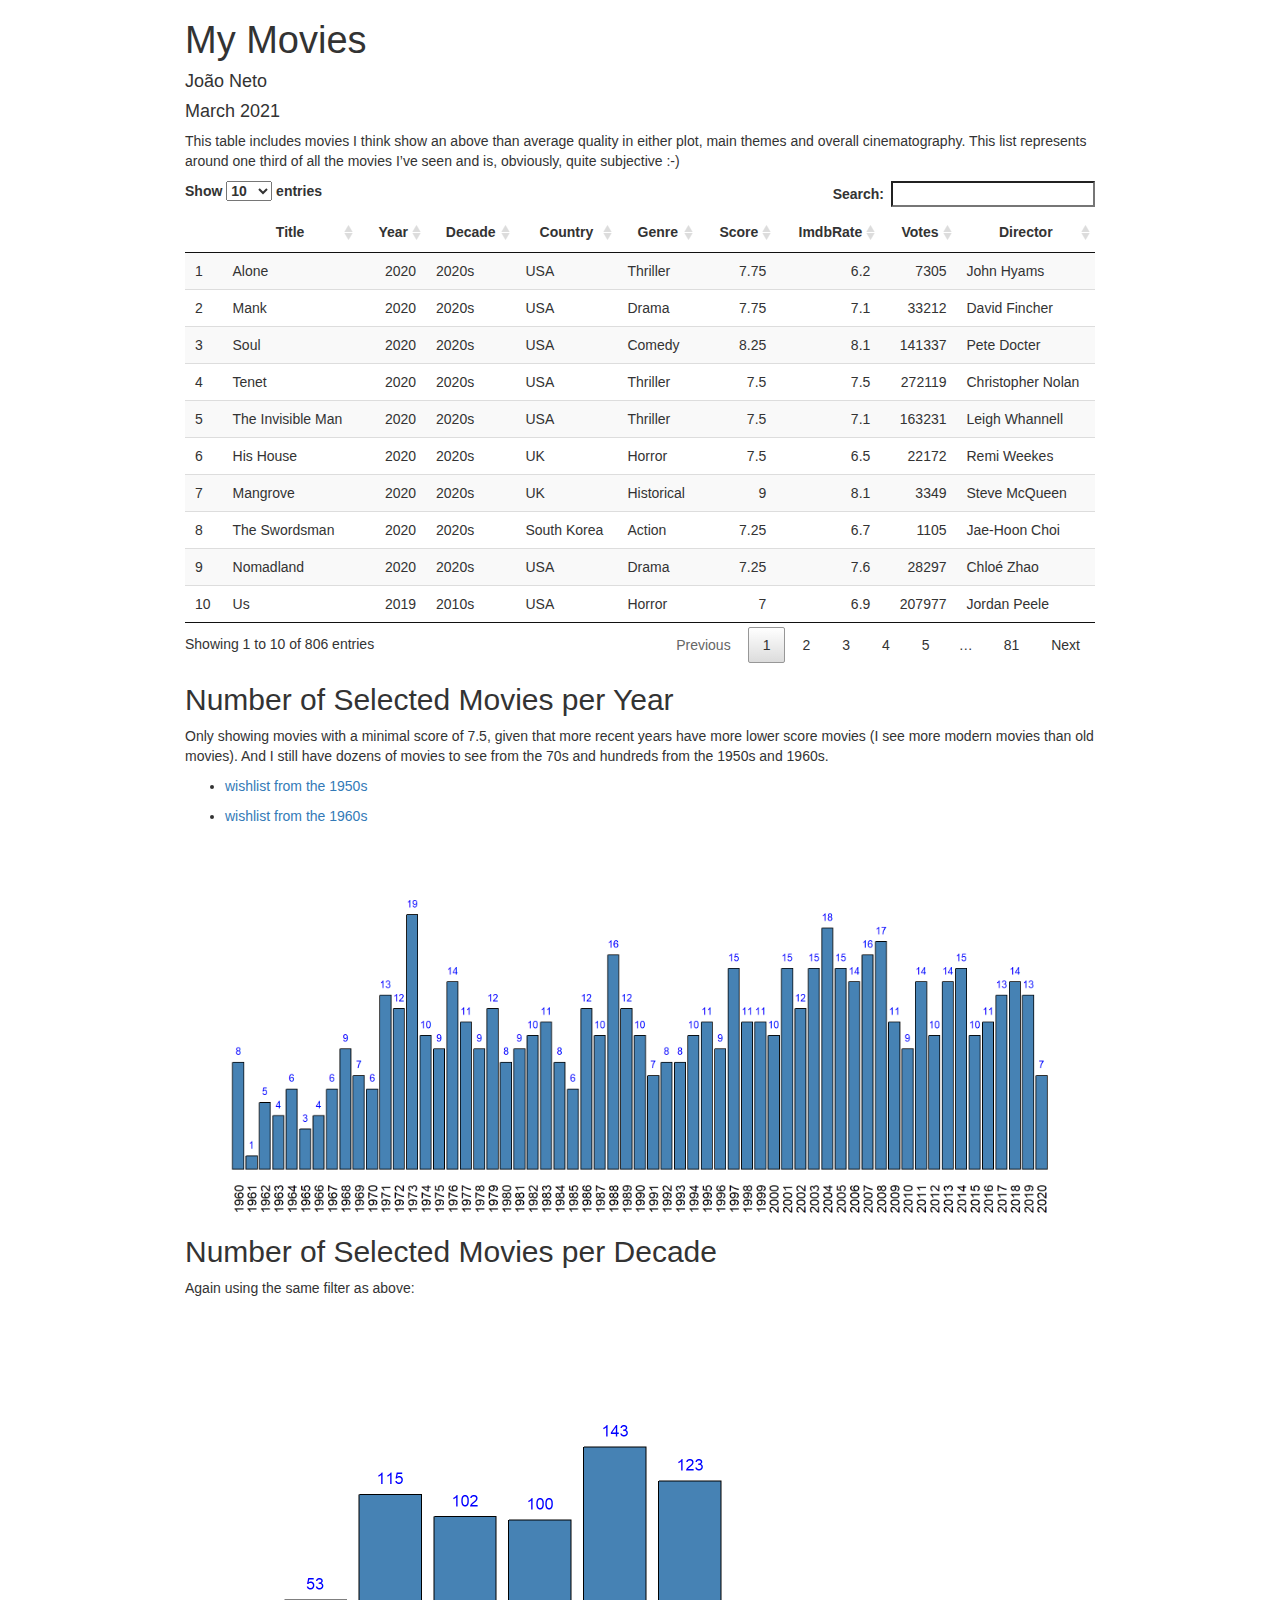
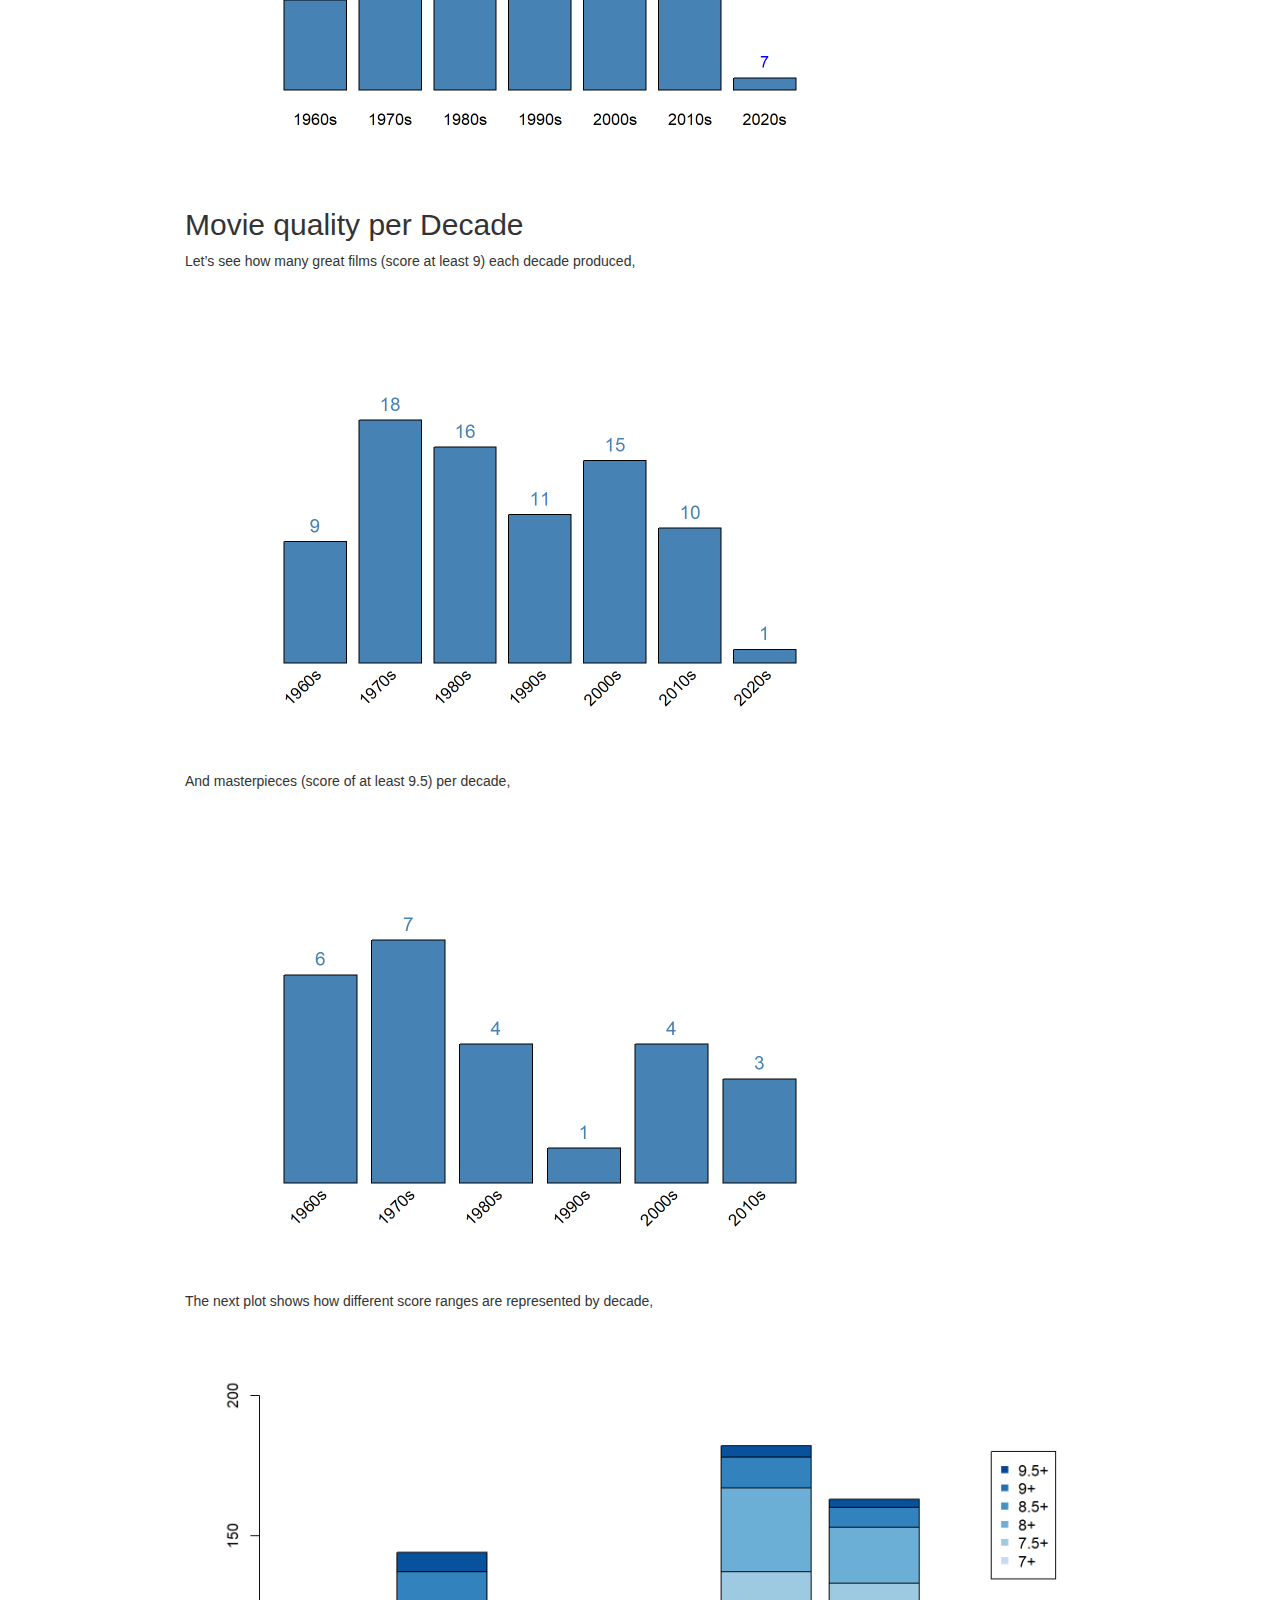
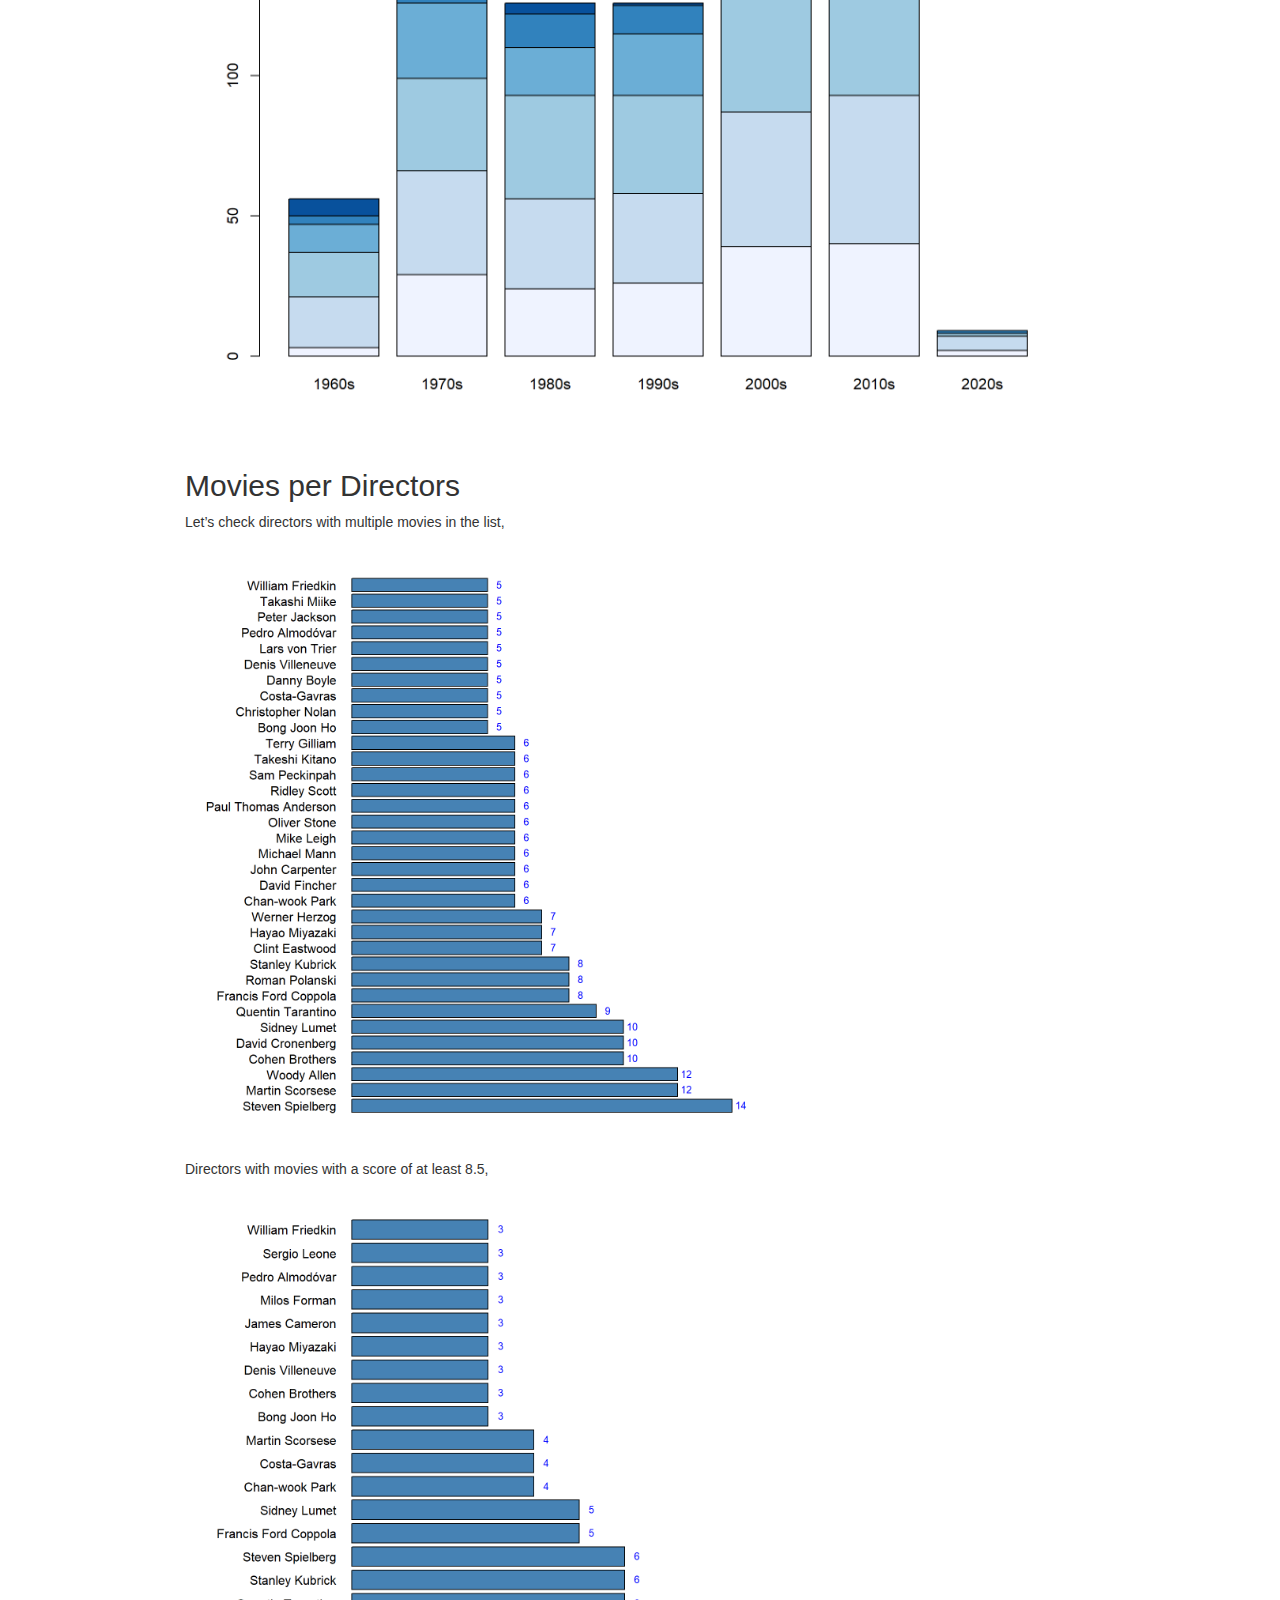
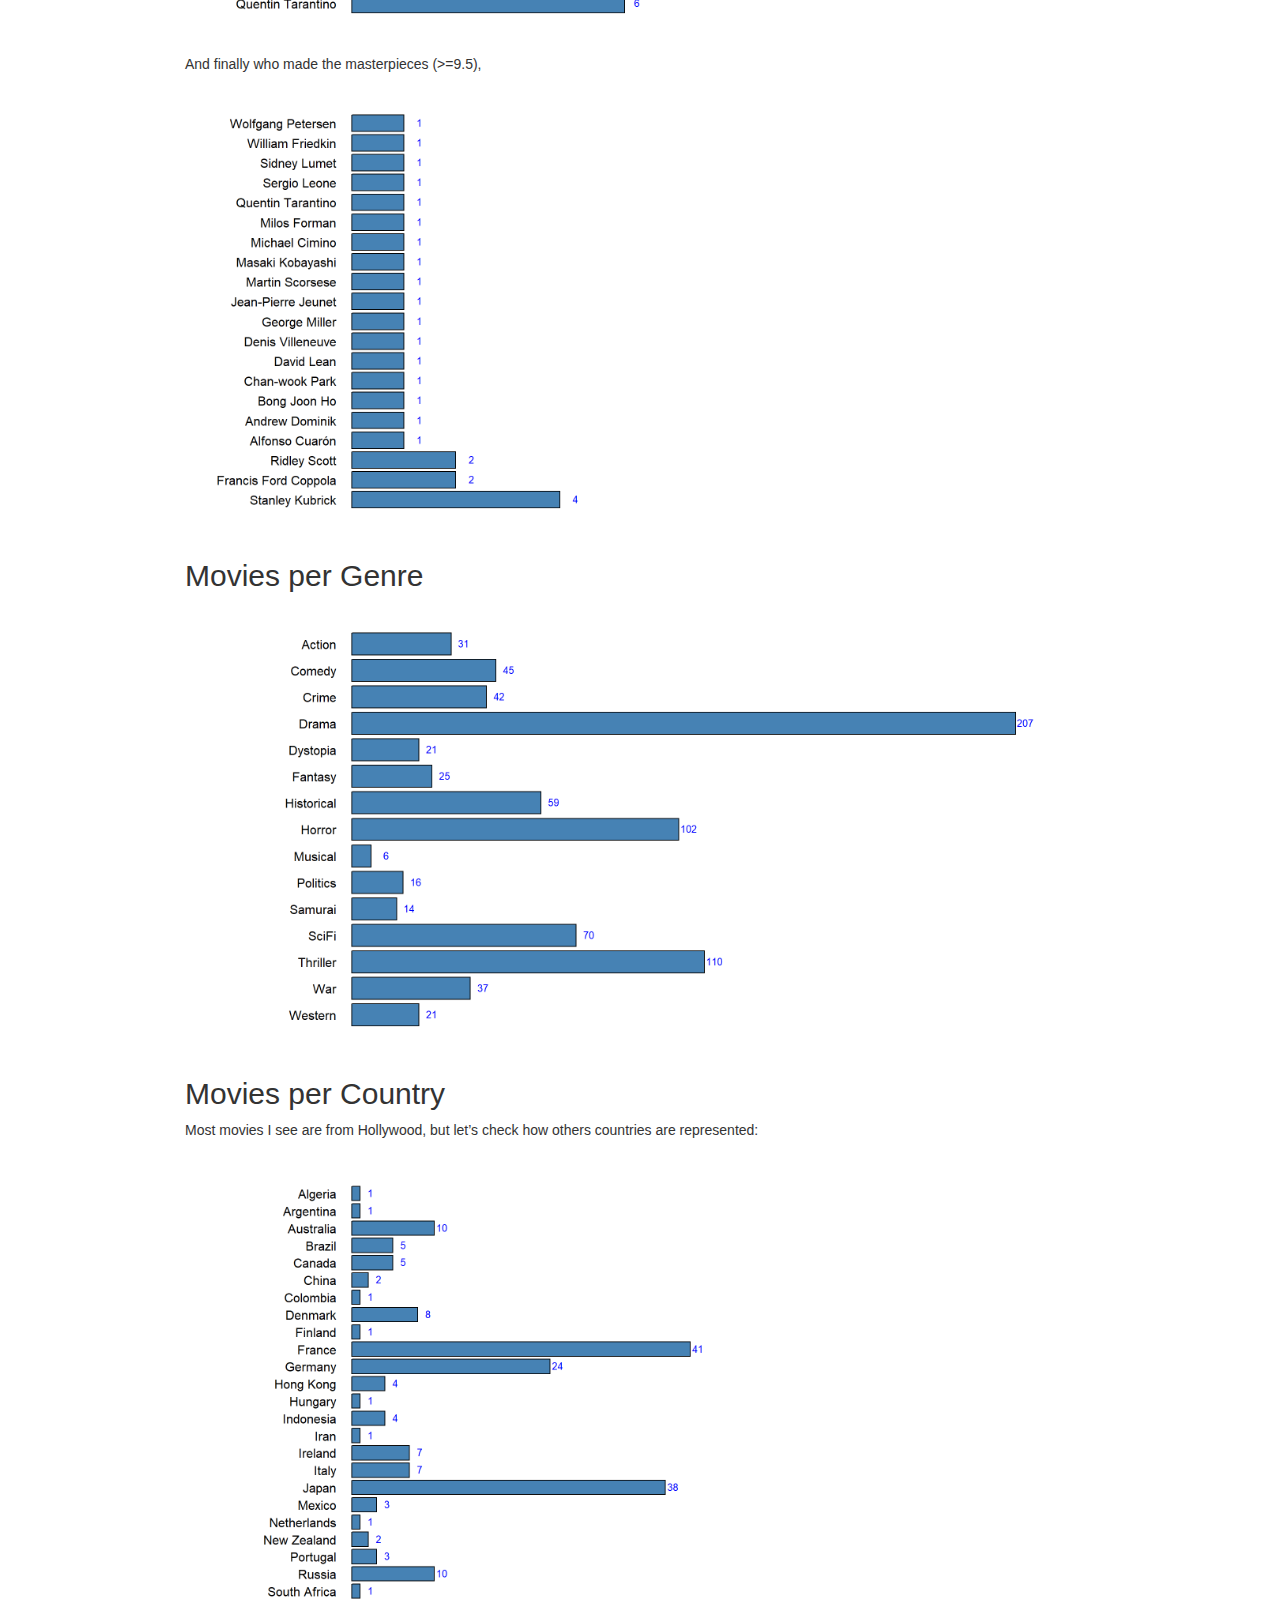
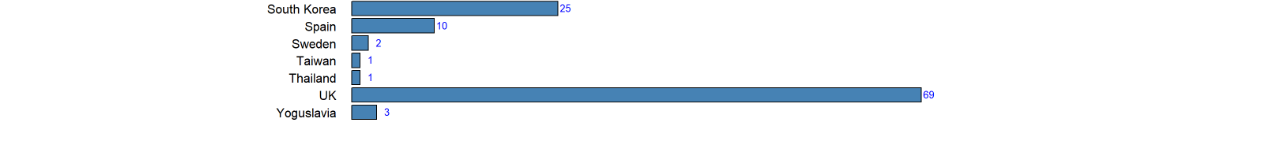
==== movies/movies.html @ 6b2ede5c "movies" ====
<!DOCTYPE html>

<html>

<head>

<meta charset="utf-8" />
<meta name="generator" content="pandoc" />
<meta http-equiv="X-UA-Compatible" content="IE=EDGE" />


<meta name="author" content="João Neto" />


<title>My Movies</title>

<script src="[data-uri]"></script>
<script src="[data-uri]"></script>
<meta name="viewport" content="width=device-width, initial-scale=1" />
<link href="data:text/css,html%7Bfont%2Dfamily%3Asans%2Dserif%3B%2Dwebkit%2Dtext%2Dsize%2Dadjust%3A100%25%3B%2Dms%2Dtext%2Dsize%2Dadjust%3A100%25%7Dbody%7Bmargin%3A0%7Darticle%2Caside%2Cdetails%2Cfigcaption%2Cfigure%2Cfooter%2Cheader%2Chgroup%2Cmain%2Cmenu%2Cnav%2Csection%2Csummary%7Bdisplay%3Ablock%7Daudio%2Ccanvas%2Cprogress%2Cvideo%7Bdisplay%3Ainline%2Dblock%3Bvertical%2Dalign%3Abaseline%7Daudio%3Anot%28%5Bcontrols%5D%29%7Bdisplay%3Anone%3Bheight%3A0%7D%5Bhidden%5D%2Ctemplate%7Bdisplay%3Anone%7Da%7Bbackground%2Dcolor%3Atransparent%7Da%3Aactive%2Ca%3Ahover%7Boutline%3A0%7Dabbr%5Btitle%5D%7Bborder%2Dbottom%3A1px%20dotted%7Db%2Cstrong%7Bfont%2Dweight%3A700%7Ddfn%7Bfont%2Dstyle%3Aitalic%7Dh1%7Bmargin%3A%2E67em%200%3Bfont%2Dsize%3A2em%7Dmark%7Bcolor%3A%23000%3Bbackground%3A%23ff0%7Dsmall%7Bfont%2Dsize%3A80%25%7Dsub%2Csup%7Bposition%3Arelative%3Bfont%2Dsize%3A75%25%3Bline%2Dheight%3A0%3Bvertical%2Dalign%3Abaseline%7Dsup%7Btop%3A%2D%2E5em%7Dsub%7Bbottom%3A%2D%2E25em%7Dimg%7Bborder%3A0%7Dsvg%3Anot%28%3Aroot%29%7Boverflow%3Ahidden%7Dfigure%7Bmargin%3A1em%2040px%7Dhr%7Bheight%3A0%3B%2Dwebkit%2Dbox%2Dsizing%3Acontent%2Dbox%3B%2Dmoz%2Dbox%2Dsizing%3Acontent%2Dbox%3Bbox%2Dsizing%3Acontent%2Dbox%7Dpre%7Boverflow%3Aauto%7Dcode%2Ckbd%2Cpre%2Csamp%7Bfont%2Dfamily%3Amonospace%2Cmonospace%3Bfont%2Dsize%3A1em%7Dbutton%2Cinput%2Coptgroup%2Cselect%2Ctextarea%7Bmargin%3A0%3Bfont%3Ainherit%3Bcolor%3Ainherit%7Dbutton%7Boverflow%3Avisible%7Dbutton%2Cselect%7Btext%2Dtransform%3Anone%7Dbutton%2Chtml%20input%5Btype%3Dbutton%5D%2Cinput%5Btype%3Dreset%5D%2Cinput%5Btype%3Dsubmit%5D%7B%2Dwebkit%2Dappearance%3Abutton%3Bcursor%3Apointer%7Dbutton%5Bdisabled%5D%2Chtml%20input%5Bdisabled%5D%7Bcursor%3Adefault%7Dbutton%3A%3A%2Dmoz%2Dfocus%2Dinner%2Cinput%3A%3A%2Dmoz%2Dfocus%2Dinner%7Bpadding%3A0%3Bborder%3A0%7Dinput%7Bline%2Dheight%3Anormal%7Dinput%5Btype%3Dcheckbox%5D%2Cinput%5Btype%3Dradio%5D%7B%2Dwebkit%2Dbox%2Dsizing%3Aborder%2Dbox%3B%2Dmoz%2Dbox%2Dsizing%3Aborder%2Dbox%3Bbox%2Dsizing%3Aborder%2Dbox%3Bpadding%3A0%7Dinput%5Btype%3Dnumber%5D%3A%3A%2Dwebkit%2Dinner%2Dspin%2Dbutton%2Cinput%5Btype%3Dnumber%5D%3A%3A%2Dwebkit%2Douter%2Dspin%2Dbutton%7Bheight%3Aauto%7Dinput%5Btype%3Dsearch%5D%7B%2Dwebkit%2Dbox%2Dsizing%3Acontent%2Dbox%3B%2Dmoz%2Dbox%2Dsizing%3Acontent%2Dbox%3Bbox%2Dsizing%3Acontent%2Dbox%3B%2Dwebkit%2Dappearance%3Atextfield%7Dinput%5Btype%3Dsearch%5D%3A%3A%2Dwebkit%2Dsearch%2Dcancel%2Dbutton%2Cinput%5Btype%3Dsearch%5D%3A%3A%2Dwebkit%2Dsearch%2Ddecoration%7B%2Dwebkit%2Dappearance%3Anone%7Dfieldset%7Bpadding%3A%2E35em%20%2E625em%20%2E75em%3Bmargin%3A0%202px%3Bborder%3A1px%20solid%20silver%7Dlegend%7Bpadding%3A0%3Bborder%3A0%7Dtextarea%7Boverflow%3Aauto%7Doptgroup%7Bfont%2Dweight%3A700%7Dtable%7Bborder%2Dspacing%3A0%3Bborder%2Dcollapse%3Acollapse%7Dtd%2Cth%7Bpadding%3A0%7D%40media%20print%7B%2A%2C%3Aafter%2C%3Abefore%7Bcolor%3A%23000%21important%3Btext%2Dshadow%3Anone%21important%3Bbackground%3A0%200%21important%3B%2Dwebkit%2Dbox%2Dshadow%3Anone%21important%3Bbox%2Dshadow%3Anone%21important%7Da%2Ca%3Avisited%7Btext%2Ddecoration%3Aunderline%7Da%5Bhref%5D%3Aafter%7Bcontent%3A%22%20%28%22%20attr%28href%29%20%22%29%22%7Dabbr%5Btitle%5D%3Aafter%7Bcontent%3A%22%20%28%22%20attr%28title%29%20%22%29%22%7Da%5Bhref%5E%3D%22javascript%3A%22%5D%3Aafter%2Ca%5Bhref%5E%3D%22%23%22%5D%3Aafter%7Bcontent%3A%22%22%7Dblockquote%2Cpre%7Bborder%3A1px%20solid%20%23999%3Bpage%2Dbreak%2Dinside%3Aavoid%7Dthead%7Bdisplay%3Atable%2Dheader%2Dgroup%7Dimg%2Ctr%7Bpage%2Dbreak%2Dinside%3Aavoid%7Dimg%7Bmax%2Dwidth%3A100%25%21important%7Dh2%2Ch3%2Cp%7Borphans%3A3%3Bwidows%3A3%7Dh2%2Ch3%7Bpage%2Dbreak%2Dafter%3Aavoid%7D%2Enavbar%7Bdisplay%3Anone%7D%2Ebtn%3E%2Ecaret%2C%2Edropup%3E%2Ebtn%3E%2Ecaret%7Bborder%2Dtop%2Dcolor%3A%23000%21important%7D%2Elabel%7Bborder%3A1px%20solid%20%23000%7D%2Etable%7Bborder%2Dcollapse%3Acollapse%21important%7D%2Etable%20td%2C%2Etable%20th%7Bbackground%2Dcolor%3A%23fff%21important%7D%2Etable%2Dbordered%20td%2C%2Etable%2Dbordered%20th%7Bborder%3A1px%20solid%20%23ddd%21important%7D%7D%40font%2Dface%7Bfont%2Dfamily%3A%27Glyphicons%20Halflings%27%3Bsrc%3Aurl%28data%3Aapplication%2Fvnd%2Ems%2Dfontobject%3Bbase64%2Cn04AAEFNAAACAAIABAAAAAAABQAAAAAAAAABAJABAAAEAExQAAAAAAAAAAIAAAAAAAAAAAEAAAAAAAAAJxJ%[base64]%2FSEdmjKHUbyow8ATBE40IvWA3vTu8LiABDQ%2BpexwUMcm1SMnNryctQSiI1K5ZnbOlXKmnVV5YvRe6RnNMFNCOs1KNVpn6yZhCJkRtVRNzEufeIq7HgSrcx4S8h%2Fv4vnrrKc6oCNxmSk2uKlZQHBii6iKFoH0746ThvkO1kJHlxjrkxs%2BLWORaDQBEtiYJIR5IB9Bi1UyL4Rmr0BNigNkMzlKQmnofBHviqVzUxwdMb3NdCn69hy%2BpRYVKGVS%2F1tnsqv4LL7wCCPZZAZPT4aCShHjHJVNuXbmMrY5LeQaGnvAkXlVrJgKRAUdFjrWEah9XebPeQMj7KS7DIBAFt8ycgC5PLGUOHSE3ErGZCiViNLL5ZARfywnCoZaKQCu6NuFX42AEeKtKUGnr%2FCm2Cy8tpFhBPMW5Fxi4Qm4TkDWh4IWFDClhU2hRWosUWqcKLlgyXB%2BlSHaWaHiWlBAR8SeSgSPCQxdVQgzUixWKSTrIQEbU94viDctkvX%2BVSjJuUmV8L4CXShI11esnp0pjWNZIyxKHS4wVQ2ime1P4RnhvGw0aDN1OLAXGERsB7buFpFGGBAre4QEQR0HOIO5oYH305G%2BKspT%2FFupEGGafCCwxSe6ZUa%2B073rXHnNdVXE6eWvibUS27XtRzkH838mYLMBmYysZTM0EM3A1fbpCBYFccN1B%2FEnCYu%2FTgCGmr7bMh8GfYL%2BBfcLvB0gRagC09w9elfldaIy%2FhNCBLRgBgtCC7jAF63wLSMAfbfAlEggYU0bUA7ACCJmTDpEmJtI78w4%2FBO7dN7JR7J7ZvbYaUbaILSQsRBiF3HGk5fEg6p9unwLvn98r%2BvnsV%2B372uf1xBLq4qU%2F45fTuqaAP%2BpssmCCCTF0mhEow8ZXZOS8D7Q85JsxZ%2BAzok7B7O%2Ff6J8AzYBySZQB%2FQHYUSA%2BEeQhEWiS6AIQzgcsDiER4MjgMBAWDV4AgQ3g1eBgIdweCQmCjJEMkJ%2BPKRWyFHHmg1Wi%2F6xzUgA0LREoKJChwnQa9B%2B5RQZRB3IlBlkAnxyQNaANwHMowzlYSMCBgnbpzvqpl0iTJNCQidDI9ZrSYNIRBhHtUa5YHMHxyGEik9hDE0AKj72AbTCaxtHPUaKZdAZSnQTyjGqGLsmBStCejApUhg4uBMU6mATujEl%2BKdDPbI6Ag4vLr%2BhjY6lbjBeoLKnZl0UZgRX8gTySOeynZVz1wOq7e1hFGYIq%2BMhrGxDLak0PrwYzSXtcuyhXEhwOYofiW%2BEcI%2Fjw8P6IY6ed%2BetAbuqKp5QIapT77LnAe505lMuqL79a0ut4rWexzFttsOsLDy7zvtQzcq3U1qabe7tB0wHWVXji%2BzDbo8x8HyIRUbXnwUcklFv51fvTymiV%2BMXLSmGH9d9%2BaXpD5X6lao41anWGig7IwIdnoBY2ht%2FpO9mClLo4NdXHAsefqWUKlXJkbqPOFhMoR4aiA1BXqhRNbB2Xwi%2B7u%2FjpAoOpKJ0UX24EsrzMfHXViakCNcKjBxuQX8BO0ZqjJ3xXzf%2B61t2VXOSgJ8xu65QKgtN6FibPmPYsXbJRHHqbgATcSZxBqGiDiU4NNNsYBsKD0MIP%2FOfKnlk%2FLkaid%[base64]%2FgFtuW0wR4cgd%2BZKesSV7QkNE2kw6AV4hoIuC02LGmTomyf8PiO6CZzOTLTPQ%2BHW06H%2Btx%2BbQ8LmDYg1pTFrp2oJXgkZTyeRJZM0C8aE2LpFrNVDuhARsN543%2FFV6klQ6Tv1OoZGXLv0igKrl%2FCmJxRmX7JJbJ998VSIPQRyDBICzl4JJlYHbdql30NvYcOuZ7a10uWRrgoieOdgIm4rlq6vNOQBuqESLbXG5lzdJGHw2m0sDYmODXbYGTfSTGRKpssTO95fothJCjUGQgEL4yKoGAF%2F0SrpUDNn8CBgBcSDQByAeNkCXp4S4Ro2Xh4OeaGRgR66PVOsU8bc6TR5%[base64]%2F1SgRCJ1dk4UdBT7OoyuNgLs0oCd8RnrEIb6QdMxT2QjD4zMrJkfgx5aDMcA4orsTtKCqWb%2FVeyceqa5OGSmB28YwH4rFbkQaLoUN8OQQYnD3w2eXpI4ScQfbCUZiJ4yMOIKLyyTc7BQ4uXUw6Ee6%2FxM%2B4Y67ngNBknxIPwuppgIhFcwJyr6EIj%2BLzNj%2FmfR2vhhRlx0BILZoAYruF0caWQ7YxO66UmeguDREAFHYuC7HJviRgVO6ruJH59h%2FC%2FPkgSle8xNzZJULLWq9JMDTE2fjGE146a1Us6PZDGYle6ldWRqn%2FpdpgHKNGrGIdkRK%2BKPETT9nKT6kLyDI8xd9A1FgWmXWRAIHwZ37WyZHOVyCadJEmMVz0MadMjDrPho%2BEIochkVC2xgGiwwsQ6DMv2P7UXqT4x7CdcYGId2BJQQa85EQKmCmwcRejQ9Bm4oATENFPkxPXILHpMPUyWTI5rjNOsIlmEeMbcOCEqInpXACYQ9DDxmFo9vcmsDblcMtg4tqBerNngkIKaFJmrQAPnq1dEzsMXcwjcHdfdCibcAxxA%2Bq%2Fj9m3LM%2FO7WJka4tSidVCjsvo2lQ%2F2ewyoYyXwAYyr2PlRoR5MpgVmSUIrM3PQxXPbgjBOaDQFIyFMJvx3Pc5RSYj12ySVF9fwFPQu2e2KWVoL9q3Ayv3IzpGHUdvdPdrNUdicjsTQ2ISy7QU3DrEytIjvbzJnAkmANXjAFERA0MUoPF3%2F5KFmW14bBNOhwircYgMqoDpUMcDtCmBE82QM2YtdjVLB4kBuKho%2FbcwQdeboqfQartuU3CsCf%2BcXkgYAqp%2F0Ee3RorAZt0AvvOCSI4JICIlGlsV0bsSid%2FNIEALAAzb6HAgyWHBps6xAOwkJIGcB82CxRQq4sJf3FzA70A%2BTRqcqjEMETCoez3mkPcpnoALs0ugJY8kQwrC%[base64]%2FWDHA60cYFaI%2FPjpzquUqdaYGcIq%2BmLez3WLFFCtNBN2QJcrlcoELgiPku5R5dSlJFaCEqEZle1AQzAKC%2B1SotMcBNyQUFuRHRF6OlimSBgjZeTBCwLyc6A%2BP%2FoFRchXTz5ADknYJHxzrJ5pGuIKRQISU6WyKTBBjD8WozmVYWIsto1AS5rxzKlvJu4E%2FvwOiKxRtCWsDM%2BeTHUrmwrCK5BIfMzGkD%2B0Fk5LzBs0jMYXktNDblB06LMNJ09U8pzSLmo14MS0OMjcdrZ31pyQqxJJpRImlSvfYAK8inkYU52QY2FPEVsjoWewpwhRp5yAuNpkqhdb7ku9Seefl2D0B8SMTFD90xi4CSOwwZy9IKkpMtI3FmFUg3%2FkFutpQGNc3pCR7gvC4sgwbupDu3DyEN%2BW6YGLNM21jpB49irxy9BSlHrVDlnihGKHwPrbVFtc%2Bh1rVQKZduxIyojccZIIcOCmhEnC7UkY68WXKQgLi2JCDQkQWJRQuk60hZp0D3rtCTINSeY9Ej2kIKYfGxwOs4j9qMM7fYZiipzgcf7TamnehqdhsiMiCawXnz4xAbyCkLAx5EGbo3Ax1u3dUIKnTxIaxwQTHehPl3V491H0%2BbC5zgpGz7Io%2BmjdhKlPJ01EeMpM7UsRJMi1nGjmJg35i6bQBAAxjO%2FENJubU2mg3ONySEoWklCwdABETcs7ck3jgiuU9pcKKpbgn%2B3YlzV1FzIkB6pmEDOSSyDfPPlQskznctFji0kpgZjW5RZe6x9kYT4KJcXg0bNiCyif%2BpZACCyRMmYsfiKmN9tSO65F0R2OO6ytlEhY5Sj6uRKfFxw0ijJaAx%2Fk3QgnAFSq27%2F2i4GEBA%2BUvTJKK%2F9eISNvG46Em5RZfjTYLdeD8kdXHyrwId%2FDQZUaMCY4gGbke2C8vfjgV%2FY9kkRQOJIn%2FxM9INZSpiBnqX0Q9GlQPpPKAyO5y%2BW5NMPSRdBCUlmuxl40ZfMCnf2Cp044uI9WLFtCi4YVxKjuRCOBWIb4XbIsGdbo4qtMQnNOQz4XDSui7W%2FN6l54qOynCqD3DpWQ%2BmpD7C40D8BZEWGJX3tlAaZBMj1yjvDYKwCJBa201u6nBKE5UE%2B7QSEhCwrXfbRZylAaAkplhBWX50dumrElePyNMRYUrC99UmcSSNgImhFhDI4BXjMtiqkgizUGCrZ8iwFxU6fQ8GEHCFdLewwxYWxgScAYMdMLmcZR6b7rZl95eQVDGVoUKcRMM1ixXQtXNkBETZkVVPg8LoSrdetHzkuM7DjZRHP02tCxA1fmkXKF3VzfN1pc1cv%2F8lbTIkkYpqKM9VOhp65ktYk%2BQ46myFWBapDfyWUCnsnI00QTBQmuFjMZTcd0V2NQ768Fhpby04k2IzNR1wKabuGJqYWwSly6ocMFGTeeI%2BejsWDYgEvr66QgqdcIbFYDNgsm0x9UHY6SCd5%2B7tpsLpKdvhahIDyYmEJQCqMqtCF6UlrE5GXRmbu%[base64]%2FiOmsLtHSWNUWEGk9hScMPShasUA1AcHOtRZlqMeQ0OzYS9vQvYUjOLrzP07BUAFikcJNMi7gIxEw4pL1G54TcmmmoAQ5s7TGWErJZ2Io4yQ0ljRYhL8H5e62oDtLF8aDpnIvZ5R3GWJyAugdiiJW9hQAVTsnCBHhwu7rkBlBX6r3b7ejEY0k5GGeyKv66v%2B6dg7mcJTrWHbtMywbedYqCQ0FPwoytmSWsL8WTtChZCKKzEF7vP6De4x2BJkkniMgSdWhbeBSLtJZR9CTHetK1xb34AYIJ37OegYIoPVbXgJ%2FqDQK%2BbfCtxQRVKQu77WzOoM6SGL7MaZwCGJVk46aImai9fmam%2BWpHG%2B0BtQPWUgZ7RIAlPq6lkECUhZQ2gqWkMYKcYMYaIc4gYCDFHYa2d1nzp3%2BJ1eCBay8IYZ0wQRKGAqvCuZ%2FUgbQPyllosq%2BXtfKIZOzmeJqRazpmmoP%2F76YfkjzV2NlXTDSBYB04SVlNQsFTbGPk1t%2FI4Jktu0XSgifO2ozFOiwd%2F0SssJDn0dn4xqk4GDTTKX73%2FwQyBLdqgJ%2BWx6AQaba3BA9CKEzjtQYIfAsiYamapq80LAamYjinlKXUkxdpIDk0puXUEYzSalfRibAeDAKpNiqQ0FTwoxuGYzRnisyTotdVTclis1LHRQCy%2FqqL8oUaQzWRxilq5Mi0IJGtMY02cGLD69vGjkj3p6pGePKI8bkBv5evq8SjjyU04vJR2cQXQwSJyoinDsUJHCQ50jrFTT7yRdbdYQMB3MYCb6uBzJ9ewhXYPAIZSXfeEQBZZ3GPN3Nbhh%2FwkvAJLXnQMdi5NYYZ5GHE400GS5rXkOZSQsdZgIbzRnF9ueLnsfQ47wHAsirITnTlkCcuWWIUhJSbpM3wWhXNHvt2xUsKKMpdBSbJnBMcihkoDqAd1Zml%2FR4yrzow1Q2A5G%2Bkzo%2FRhRxQS2lCSDRV8LlYLBOOoo1bF4jwJAwKMK1tWLHlu9i0j4Ig8qVm6wE1DxXwAwQwsaBWUg2pOOol2dHxyt6npwJEdLDDVYyRc2D0HbcbLUJQj8gPevQBUBOUHXPrsAPBERICpnYESeu2OHotpXQxRGlCCtLdIsu23MhZVEoJg8Qumj%2FUMMc34IBqTKLDTp76WzL%2FdMjCxK7MjhiGjeYAC%2Fkj%2FjY%2FRde7hpSM1xChrog6yZ7OWTuD56xBJnGFE%2BpT2ElSyCnJcwVzCjkqeNLfMEJqKW0G7OFIp0G%2B9mh50I9o8k1tpCY0xYqFNIALgIfc2me4n1bmJnRZ89oepgLPT0NTMLNZsvSCZAc3TXaNB07vail36%2FdBySis4m9%2FDR8izaLJW6bWCkVgm5T%2Bius3ZXq4xI%2BGnbveLbdRwF2mNtsrE0JjYc1AXknCOrLSu7Te%2Fr4dPYMCl5qtiHNTn%2BTPbh1jCBHH%2BdMJNhwNgs3nT%2BOhQoQ0vYif56BMG6WowAcHR3DjQolxLzyVekHj00PBAaW7IIAF1EF%2BuRIWyXjQMAs2chdpaKPNaB%2BkSezYt0%2BCA04sOg5vx8Fr7Ofa9sUv87h7SLAUFSzbetCCZ9pmyLt6l6%2FTzoA1%2FZBG9bIUVHLAbi%2FkdBFgYGyGwRQGBpkqCEg2ah9UD6EedEcEL3j4y0BQQCiExEnocA3SZboh%2Bepgd3YsOkHskZwPuQ5OoyA0fTA5AXrHcUOQF%2BzkJHIA7PwCDk1gGVmGUZSSoPhNf%2BTklauz98QofOlCIQ%2FtCD4dosHYPqtPCXB3agggQQIqQJsSkB%2Bqn0rkQ1toJjON%2FOtCIB9RYv3PqRA4C4U68ZMlZn6BdgEvi2ziU%2BTQ6NIw3ej%2BAtDwMGEZk7e2IjxUWKdAxyaw9OCwSmeADTPPleyk6UhGDNXQb%2B%2BW6Uk4q6F7%2Frg6WVTo82IoCxSIsFDrav4EPHphD3u4hR53WKVvYZUwNCCeM4PMBWzK%2BEfIthZOkuAwPo5C5jgoZgn6dUdvx5rIDmd58cXXdKNfw3l%2BwM2UjgrDJeQHhbD7HW2QDoZMCujgIUkk5Fg8VCsdyjOtnGRx8wgKRPZN5dR0zPUyfGZFVihbFRniXZFOZGKPnEQzU3AnD1KfR6weHW2XS6KbPJxUkOTZsAB9vTVp3Le1F8q5l%2BDMcLiIq78jxAImD2pGFw0VHfRatScGlK6SMu8leTmhUSMy8Uhdd6xBiH3Gdman4tjQGLboJfqz6fL2WKHTmrfsKZRYX6BTDjDldKMosaSTLdQS7oDisJNqAUhw1PfTlnacCO8vl8706Km1FROgLDmudzxg%2BEWTiArtHgLsRrAXYWdB0NmToNCJdKm0KWycZQqb%2BMw76Qy29iQ5up%2FX7oyw8QZ75kP5F6iJAJz6KCmqxz8fEa%2FxnsMYcIO%2FvEkGRuMckhr4rIeLrKaXnmIzlNLxbFspOphkcnJdnz%2FChp%2FVlpj2P7jJQmQRwGnltkTV5dbF9fE3%2FfxoSqTROgq9wFUlbuYzYcasE0ouzBo%2BdDCDzxKAfhbAZYxQiHrLzV2iVexnDX%2FQnT1fsT%2Fxuhu1ui5qIytgbGmRoQkeQooO8eJNNZsf0iALur8QxZFH0nCMnjerYQqG1pIfjyVZWxhVRznmmfLG00BcBWJE6hzQWRyFknuJnXuk8A5FRDCulwrWASSNoBtR%2BCtGdkPwYN2o7DOw%2FVGlCZPusRBFXODQdUM5zeHDIVuAJBLqbO%2Ff9Qua%2BpDqEPk230Sob9lEZ8BHiCorjVghuI0lI4JDgHGRDD%2FprQ84B1pVGkIpVUAHCG%2Biz3Bn3qm2AVrYcYWhock4jso5%2BJ7HfHVj4WMIQdGctq3psBCVVzupQOEioBGA2Bk%2BUILT7%2BVoX5mdxxA5fS42gISQVi%2FHTzrgMxu0fY6hE1ocUwwbsbWcezrY2n6S8%2F6cxXkOH4prpmPuFoikTzY7T85C4T2XYlbxLglSv2uLCgFv8Quk%2FwdesUdWPeHYIH0R729JIisN9Apdd4eB10aqwXrPt%2BSu9mA8k8n1sjMwnfsfF2j3jMUzXepSHmZ%2FBfqXvzgUNQQWOXO8YEuFBh4QTYCkOAPxywpYu1VxiDyJmKVcmJPGWk%2Fgc3Pov02StyYDahwmzw3E1gYC9wkupyWfDqDSUMpCTH5e5N8B%2F%2FlHiMuIkTNw4USHrJU67bjXGqNav6PBuQSoqTxc8avHoGmvqNtXzIaoyMIQIiiUHIM64cXieouplhNYln7qgc4wBVAYR104kO%2BCvKqsg4yIUlFNThVUAKZxZt1XA34h3TCUUiXVkZ0w8Hh2R0Z5L0b4LZvPd%2Fp1gi%2F07h8qfwHrByuSxglc9cI4QIg2oqvC%2Fqm0i7tjPLTgDhoWTAKDO2ONW5oe%2B%2FeKB9vZB8K6C25yCZ9RFVMnb6NRdRjyVK57CHHSkJBfnM2%2Fj4ODUwRkqrtBBCrDsDpt8jhZdXoy%2F1BCqw3sSGhgGGy0a5Jw6BP%2FTExoCmNFYjZl248A0osgPyGEmRA%2BfAsqPVaNAfytu0vuQJ7rk3J4kTDTR2AlCHJ5cls26opZM4w3jMULh2YXKpcqGBtuleAlOZnaZGbD6DHzMd6i2oFeJ8z9XYmalg1Szd%2FocZDc1C7Y6vcALJz2lYnTXiWEr2wawtoR4g3jvWUU2Ngjd1cewtFzEvM1NiHZPeLlIXFbBPawxNgMwwAlyNSuGF3zizVeOoC9bag1qRAQKQE%2FEZBWC2J8mnXAN2aTBboZ7HewnObE8CwROudZHmUM5oZ%2FUgd%2FJZQK8lvAm43uDRAbyW8gZ%2BZGq0EVerVGUKUSm%2FIdn8AQHdR4m7bue88WBwft9mSCeMOt1ncBwziOmJYI2ZR7ewNMPiCugmSsE4EyQ%2BQATJG6qORMGd4snEzc6B4shPIo4G1T7PgSm8PY5eUkPdF8JZ0VBtadbHXoJgnEhZQaODPj2gpODKJY5Yp4DOsLBFxWbvXN755KWylJm%2BoOd4zEL9Hpubuy2gyyfxh8oEfFutnYWdfB8PdESLWYvSqbElP9qo3u6KTmkhoacDauMNNjj0oy40DFV7Ql0aZj77xfGl7TJNHnIwgqOkenruYYNo6h724%2BzUQ7%2BvkCpZB%2BpGA562hYQiDxHVWOq0oDQl%2FQsoiY%2BcuI7iWq%2FZIBtHcXJ7kks%2Bh2fCNUPA82BzjnqktNts%2BRLdk1VSu%2BtqEn7QZCCsvEqk6FkfiOYkrsw092J8jsfIuEKypNjLxrKA9kiA19mxBD2suxQKCzwXGws7kEJvlhUiV9tArLIdZW0IORcxEzdzKmjtFhsjKy%2F44XYXdI5noQoRcvjZ1RMPACRqYg2V1%2BOwOepcOknRLLFdYgTkT5UApt%2FJhLM3jeFYprZV%2BZow2g8fP%2BU68hkKFWJj2yBbKqsrp25xkZX1DAjUw52IMYWaOhab8Kp05VrdNftqwRrymWF4OQSjbdfzmRZirK8FMJELEgER2PHjEAN9pGfLhCUiTJFbd5LBkOBMaxLr%2FA1SY9dXFz4RjzoU9ExfJCmx%2FI9FKEGT3n2cmzl2X42L3Jh%2BAbQq6sA%2BSs1kitoa4TAYgKHaoybHUDJ51oETdeI%2F9ThSmjWGkyLi5QAGWhL0BG1UsTyRGRJOldKBrYJeB8ljLJHfATWTEQBXBDnQexOHTB%2BUn44zExFE4vLytcu5NwpWrUxO%2F0ZICUGM7hGABXym0V6ZvDST0E370St9MIWQOTWngeoQHUTdCJUP04spMBMS8LSker9cReVQkULFDIZDFPrhTzBl6sed9wcZQTbL%2BBDqMyaN3RJPh%2Fanbx%2BIv%2BqgQdAa3M9Z5JmvYlh4qop%2BHo1F1W5gbOE9YKLgAnWytXElU4G8GtW47lhgFE6gaSs%2Bgs37sFvi0PPVvA5dnCBgILTwoKd%2F%2BDoL9F6inlM7H4rOTzD79KJgKlZO%2FZgt22UsKhrAaXU5ZcLrAglTVKJEmNJvORGN1vqrcfSMizfpsgbIe9zno%2BgBoKVXgIL%2FVI8dB1O5o%2FR3Suez%2FgD7M781ShjKpIIORM%2FnxG%2BjjhhgPwsn2IoXsPGPqYHXA63zJ07M2GPEykQwJBYLK808qYxuIew4frk52nhCsnCYmXiR6CuapvE1IwRB4%2FQftDbEn%2BAucIr1oxrLabRj9q4ae0%2BfXkHnteAJwXRbVkR0mctVSwEbqhJiMSZUp9DNbEDMmjX22m3ABpkrPQQTP3S1sib5pD2VRKRd%2BeNAjLYyT0hGrdjWJZy24OYXRoWQAIhGBZRxuBFMjjZQhpgrWo8SiFYbojcHO8V5DyscJpLTHyx9Fimassyo5U6WNtquUMYgccaHY5amgR3PQzq3ToNM5ABnoB9kuxsebqmYZm0R9qxJbFXCQ1UPyFIbxoUraTJFDpCk0Wk9GaYJKz%2F6oHwEP0Q14lMtlddQsOAU9zlYdMVHiT7RQP3XCmWYDcHCGbVRHGnHuwzScA0BaSBOGkz3lM8CArjrBsyEoV6Ys4qgDK3ykQQPZ3hCRGNXQTNNXbEb6tDiTDLKOyMzRhCFT%2BmAUmiYbV3YQVqFVp9dorv%2BTsLeCykS2b5yyu8AV7IS9cxcL8z4Kfwp%2BxJyYLv1OsxQCZwTB4a8BZ%2F5EdxTBJthApqyfd9u3ifr%2FWILTqq5VqgwMT9SOxbSGWLQJUUWCVi4k9tho9nEsbUh7U6NUsLmkYFXOhZ0kmamaJLRNJzSj%2Fqn4Mso6zb6iLLBXoaZ6AqeWCjHQm2lztnejYYM2eubnpBdKVLORZhudH3JF1waBJKA9%2BW8EhMj3Kzf0L4vi4k6RoHh3Z5YgmSZmk6ns4fjScjAoL8GoOECgqgYEBYUGFVO4FUv4%2FYtowhEmTs0vrvlD%2FCrisnoBNDAcUi%2FteY7OctFlmARQzjOItrrlKuPO6E2Ox93L4O%2F4DcgV%2FdZ7qR3VBwVQxP1GCieA4RIpweYJ5FoYrHxqRBdJjnqbsikA2Ictbb8vE1GYIo9dacK0REgDX4smy6GAkxlH1yCGGsk%2BtgiDhNKuKu3yNrMdxafmKTF632F8Vx4BNK57GvlFisrkjN9WDAtjsWA0ENT2e2nETUb%2Fn7qwhvGnrHuf5bX6Vh%2Fn3xffU3PeHdR%2BFA92i6ufT3AlyAREoNDh6chiMWTvjKjHDeRhOa9YkOQRq1vQXEMppAQVwHCuIcV2g5rBn6GmZZpTR7vnSD6ZmhdSl176gqKTXu5E%2BYbfL0adwNtHP7dT7t7b46DVZIkzaRJOM%2BS6KcrzYVg%2BT3wSRFRQashjfU18NutrKa%2F7PXbtuJvpIjbgPeqd%2BpjmRw6YKpnANFSQcpzTZgpSNJ6J7uiagAbir%2F8tNXJ%2FOsOnRh6iuIexxrmkIneAgz8QoLmiaJ8sLQrELVK2yn3wOHp57BAZJhDZjTBzyoRAuuZ4eoxHruY1pSb7qq79cIeAdOwin4GdgMeIMHeG%2BFZWYaiUQQyC5b50zKjYw97dFjAeY2I4Bnl105Iku1y0lMA1ZHolLx19uZnRdILcXKlZGQx%2FGdEqSsMRU1BIrFqRcV1qQOOHyxOLXEGcbRtAEsuAC2V4K3p5mFJ22IDWaEkk9ttf5Izb2LkD1MnrSwztXmmD%2FQi%2FEmVEFBfiKGmftsPwVaIoZanlKndMZsIBOskFYpDOq3QUs9aSbAAtL5Dbokus2G4%2FasthNMK5UQKCOhU97oaOYNGsTah%2BjfCKsZnTRn5TbhFX8ghg8CBYt%2FBjeYYYUrtUZ5jVij%2Fop7V5SsbA4mYTOwZ46hqdpbB6Qvq3AS2HHNkC15pTDIcDNGsMPXaBidXYPHc6PJAkRh29Vx8KcgX46LoUQBhRM%2B3SW6Opll%2FwgxxsPgKJKzr5QCmwkUxNbeg6Wj34SUnEzOemSuvS2OetRCO8Tyy%2BQbSKVJcqkia%2BGvDefFwMOmgnD7h81TUtMn%2BmRpyJJ349HhAnoWFTejhpYTL9G8N2nVg1qkXBeoS9Nw2fB27t7trm7d%2FQK7Cr4uoCeOQ7%2F8JfKT77KiDzLImESHw%2F0wf73QeHu74hxv7uihi4fTX%2BXEwAyQG3264dwv17aJ5N335Vt9sdrAXhPOAv8JFvzqyYXwfx8WYJaef1gMl98JRFyl5Mv5Uo%2FoVH5ww5OzLFsiTPDns7fS6EURSSWd%2F92BxMYQ8sBaH%2Bj%2BwthQPdVgDGpTfi%2BJQIWMD8xKqULliRH01rTeyF8x8q%2FGBEEEBrAJMPf25UQwi0b8tmqRXY7kIvNkzrkvRWLnxoGYEJsz8u4oOyMp8cHyaybb1HdMCaLApUE%2B%2F7xLIZGP6H9xuSEXp1zLIdjk5nBaMuV%2FyTDRRP8Y2ww5RO6d2D94o%2B6ucWIqUAvgHIHXhZsmDhjVLczmZ3ca0Cb3PpKwt2UtHVQ0BgFJsqqTsnzZPlKahRUkEu4qmkJt%2Bkqdae76ViWe3STan69yaF9%2BfESD2lcQshLHWVu4ovItXxO69bqC5p1nZLvI8NdQB9s9UNaJGlQ5mG947ipdDA0eTIw%2FA1zEdjWquIsQXXGIVEH0thC5M%2BW9pZe7IhAVnPJkYCCXN5a32HjN6nsvokEqRS44tGIs7s2LVTvcrHAF%2BRVmI8L4HUYk4x%2B67AxSMJKqCg8zrGOgvK9kNMdDrNiUtSWuHFpC8%2Fp5qIQrEo%2FH%2B1l%2F0cAwQ2nKmpWxKcMIuHY44Y6DlkpO48tRuUGBWT0FyHwSKO72Ud%2BtJUfdaZ4CWNijzZtlRa8%2BCkmO%2FEwHYfPZFU%2FhzjFWH7vnzHRMo%2BaF9u8qHSAiEkA2HjoNQPEwHsDKOt6hOoK3Ce%2F%2B%2F9boMWDa44I6FrQhdgS7OnNaSzwxWKZMcyHi6LN4WC6sSj0qm2PSOGBTvDs%2FGWJS6SwEN%2FULwpb4LQo9fYjUfSXRwZkynUazlSpvX9e%2BG2zor8l%2BYaMxSEomDdLHGcD6YVQPegTaA74H8%2BV4WvJkFUrjMLGLlvSZQWvi8%2FQA7yzQ8GPno%2F%2F5SJHRP%2FOqKObPCo81s%2F%2B6WgLqykYpGAgQZhVDEBPXWgU%2FWzFZjKUhSFInufPRiMAUULC6T11yL45ZrRoB4DzOyJShKXaAJIBS9wzLYIoCEcJKQW8GVCx4fihqJ6mshBUXSw3wWVj3grrHQlGNGhIDNNzsxQ3M%2BGWn6ASobIWC%2BLbYOC6UpahVO13Zs2zOzZC8z7FmA05JhUGyBsF4tsG0drcggIFzgg%2Fkpf3%2BCnAXKiMgIE8Jk%2FMhpkc8DUJEUzDSnWlQFme3d0sHZDrg7LavtsEX3cHwjCYA17pMTfx8Ajw9hHscN67hyo%2BRJQ4458RmPywXykkVcW688oVUrQhahpPRvTWPnuI0B%2BSkQu7dCyvLRyFYlC1LG1gRCIvn3rwQeINzZQC2KXq31FaR9UmVV2QeGVqBHjmE%2BVMd3b1fhCynD0pQNhCG6%2FWCDbKPyE7NRQzL3BzQAJ0g09aUzcQA6mUp9iZFK6Sbp%2FYbHjo%2B%2B7%2FWj8S4YNa%2BZdqAw1hDrKWFXv9%2BzaXpf8ZTDSbiqsxnwN%2FCzK5tPkOr4tRh2kY3Bn9JtalbIOI4b3F7F1vPQMfoDcdxMS8CW9m%2FNCW%2FHILTUVWQIPiD0j1A6bo8vsv6P1hCESl2abrSJWDrq5sSzUpwoxaCU9FtJyYH4QFMxDBpkkBR6kn0LMPO%2B5EJ7Z6bCiRoPedRZ%2FP0SSdii7ZnPAtVwwHUidcdyspwncz5uq6vvm4IEDbJVLUFCn%2FLvIHfooUBTkFO130FC7CmmcrKdgDJcid9mvVzsDSibOoXtIf9k6ABle3PmIxejodc4aob0QKS432srrCMndbfD454q52V01G4q913mC5HOsTzWF4h2No1av1VbcUgWAqyoZl%2B11PoFYnNv2HwAODeNRkHj%2B8SF1fcvVBu6MrehHAZK1Gm69ICcTKizykHgGFx7QdowTVAsYEF2tVc0Z6wLryz2FI1sc5By2znJAAmINndoJiB4sfPdPrTC8RnkW7KRCwxC6YvXg5ahMlQuMpoCSXjOlBy0Kij%2BbsCYPbGp8BdCBiLmLSAkEQRaieWo1SYvZIKJGj9Ur%2FeWHjiB7SOVdqMAVmpBvfRiebsFjger7DC%2B8kRFGtNrTrnnGD2GAJb8rQCWkUPYHhwXsjNBSkE6lGWUj5QNhK0DMNM2l%2BkXRZ0KLZaGsFSIdQz%2FHXDxf3%2FTE30%2BDgBKWGWdxElyLccJfEpjsnszECNoDGZpdwdRgCixeg9L4EPhH%2BRptvRMVRaahu4cySjS3P5wxAUCPkmn%2BrhyASpmiTaiDeggaIxYBmtLZDDhiWIJaBgzfCsAGUF1Q1SFZYyXDt9skCaxJsxK2Ms65dmdp5WAZyxik%2FzbrTQk5KmgxCg%2Ff45L0jywebOWUYFJQAJia7XzCV0x89rpp%2Ff3AVWhSPyTanqmik2SkD8A3Ml4NhIGLAjBXtPShwKYfi2eXtrDuKLk4QlSyTw1ftXgwqA2jUuopDl%2B5tfUWZNwBpEPXghzbBggYCw%2Fdhy0ntds2yeHCDKkF%2FYxQjNIL%2FF%2F37jLPHCKBO9ibwYCmuxImIo0ijV2Wbg3kSN2psoe8IsABv3RNFaF9uMyCtCYtqcD%2BqNOhwMlfARQUdJ2tUX%2BMNJqOwIciWalZsmEjt07tfa8ma4cji9sqz%2BQ9hWfmMoKEbIHPOQORbhQRHIsrTYlnVTNvcq1imqmmPDdVDkJgRcTgB8Sb6epCQVmFZe%2BjGDiNJQLWnfx%2BdrTKYjm0G8yH0ZAGMWzEJhUEQ4Maimgf%2Fbkvo8PLVBsZl152y5S8%2BHRDfZIMCbYZ1WDp4yrdchOJw8k6R%2B%2F2pHmydK4NIK2PHdFPHtoLmHxRDwLFb7eB%2BM4zNZcB9NrAgjVyzLM7xyYSY13ykWfIEEd2n5%2FiYp3ZdrCf7fL%2Ben%2BsIJu2W7E30MrAgZBD1rAAbZHPgeAMtKCg3NpSpYQUDWJu9bT3V7tOKv%2BNRiJc8JAKqqgCA%2FPNRBR7ChpiEulyQApMK1AyqcWnpSOmYh6yLiWkGJ2mklCSPIqN7UypWj3dGi5MvsHQ87MrB4VFgypJaFriaHivwcHIpmyi5LhNqtem4q0n8awM19Qk8BOS0EsqGscuuydYsIGsbT5GHnERUiMpKJl4ON7qjB4fEqlGN%2FhCky89232UQCiaeWpDYCJINXjT6xl4Gc7DxRCtgV0i1ma4RgWLsNtnEBRQFqZggCLiuyEydmFd7WlogpkCw5G1x4ft2psm3KAREwVwr1Gzl6RT7FDAqpVal34ewVm3VH4qn5mjGj%2BbYL1NgfLNeXDwtmYSpwzbruDKpTjOdgiIHDVQSb5%2FzBgSMbHLkxWWgghIh9QTFSDILixVwg0Eg1puooBiHAt7DzwJ7m8i8%2Fi%2BjHvKf0QDnnHVkVTIqMvIQImOrzCJwhSR7qYB5gSwL6aWL9hERHCZc4G2%2BJrpgHNB8eCCmcIWIQ6rSdyPCyftXkDlErUkHafHRlkOIjxGbAktz75bnh50dU7YHk%2BMz7wwstg6RFZb%2BTZuSOx1qqP5C66c0mptQmzIC2dlpte7vZrauAMm%2F7RfBYkGtXWGiaWTtwvAQiq2oD4YixPLXE2khB2FRaNRDTk%2B9sZ6K74Ia9VntCpN4BhJGJMT4Z5c5FhSepRCRWmBXqx%2BwhVZC4me4saDs2iNqXMuCl6iAZflH8fscC1sTsy4PHeC%2BXYuqMBMUun5YezKbRKmEPwuK%2BCLzijPEQgfhahQswBBLfg%[base64]%2BRCMlDDbElcjaROLDoualmUIQ88Kekk3iM4OQrADcxi3rJguS4MOIBIgKgXrjd1WkbCdqxJk%2F4efRIFsavZA7KvvJQqp3Iid5Z0NFc5aiMRzGN3vrpBzaMy4JYde3wr96PjN90AYOIbyp6T4zj8LoE66OGcX1Ef4Z3KoWLAUF4BTg7ug%2FAbkG5UNQXAMkQezujSHeir2uTThgd3gpyzDrbnEdDRH2W7U6PeRvBX1ZFMP5RM%2BZu6UUZZD8hDPHldVWntTCNk7To8IeOW9yn2wx0gmurwqC60AOde4r3ETi5pVMSDK8wxhoGAoEX9NLWHIR33VbrbMveii2jAJlrxwytTHbWNu8Y4N8vCCyZjAX%2FpcsfwXbLze2%2BD%2Bu33OGBoJyAAL3jn3RuEcdp5If8O%2Ba4NKWvxOTyDltG0IWoHhwVGe7dKkCWFT%2B%2Btm%2BhaBCikRUUMrMhYKZJKYoVuv%2FbsJzO8DwfVIInQq3g3BYypiz8baogH3r3GwqCwFtZnz4xMjAVOYnyOi5HWbFA8n0qz1OjSpHWFzpQOpvkNETZBGpxN8ybhtqV%2FDMUxd9uFZmBfKXMCn%2FSqkWJyKPnT6lq%2B4zBZni6fYRByJn6OK%2BOgPBGRAJluwGSk4wxjOOzyce%2FPKODwRlsgrVkdcsEiYrqYdXo0Er2GXi2GQZd0tNJT6c9pK1EEJG1zgDJBoTVuCXGAU8BKTvCO%2FcEQ1Wjk3Zzuy90JX4m3O5IlxVFhYkSUwuQB2up7jhvkm%2BbddRQu5F9s0XftGEJ9JSuSk%2BZachCbdU45fEqbugzTIUokwoAKvpUQF%2FCvLbWW5BNQFqFkJg2f30E%2F48StNe5QwBg8zz3YAJ82FZoXBxXSv4QDooDo79NixyglO9AembuBcx5Re3CwOKTHebOPhkmFC7wNaWtoBhFuV4AkEuJ0J%2B1pT0tLkvFVZaNzfhs%2FKd3%2BA9YsImlO4XK4vpCo%2FelHQi%2F9gkFg07xxnuXLt21unCIpDV%2BbbRxb7FC6nWYTsMFF8%2B1LUg4JFjVt3vqbuhHmDKbgQ4e%2BRGizRiO8ky05LQGMdL2IKLSNar0kNG7lHJMaXr5mLdG3nykgj6vB%2FKVijd1ARWkFEf3yiUw1v%2FWaQivVUpIDdSNrrKbjO5NPnxz6qTTGgYg03HgPhDrCFyYZTi3XQw3HXCva39mpLNFtz8AiEhxAJHpWX13gCTAwgm9YTvMeiqetdNQv6IU0hH0G%2BZManTqDLPjyrOse7WiiwOJCG%[base64]%2F6gQKuihPtiUtlCQVPohUgzfezTg8o1b3n9pNZeco1QucaoXe40Fa5JYhqdTspFmxGtW9h5ezLFZs3j%2FN46f%2BS2rjYNC2JySXrnSAFhvAkz9a5L3pza8eYKHNoPrvBRESpxYPJdKVUxBE39nJ1chrAFpy4MMkf0qKgYALctGg1DQI1kIymyeS2AJNT4X240d3IFQb%2F0jQbaHJ2YRK8A%2Bls6WMhWmpCXYG5jqapGs5%2FeOJErxi2%2F2KWVHiPellTgh%2FfNl%2F2KYPKb7DUcAg%2BmCOPQFCiU9Mq%2FWLcU1xxC8aLePFZZlE%2BPCLzf7ey46INWRw2kcXySR9FDgByXzfxiNKwDFbUSMMhALPFSedyjEVM5442GZ4hTrsAEvZxIieSHGSgkwFh%2FnFNdrrFD4tBH4Il7fW6ur4J8Xaz7RW9jgtuPEXQsYk7gcMs2neu3zJwTyUerHKSh1iTBkj2YJh1SSOZL5pLuQbFFAvyO4k1Hxg2h99MTC6cTUkbONQIAnEfGsGkNFWRbuRyyaEZInM5pij73EA9rPIUfU4XoqQpHT9THZkW%2BoKFLvpyvTBMM69tN1Ydwv1LIEhHsC%2BueVG%2Bw%2BkyCPsvV3erRikcscHjZCkccx6VrBkBRusTDDd8847GA7p2Ucy0y0HdSRN6YIBciYa4vuXcAZbQAuSEmzw%2BH%2FAuOx%2BaH%2BtBL88H57D0MsqyiZxhOEQkF%2F8DR1d2hSPMj%2FsNOa5rxcUnBgH8ictv2J%2Bcb4BA4v3MCShdZ2vtK30vAwkobnEWh7rsSyhmos3WC93Gn9C4nnAd%2FPjMMtQfyDNZsOPd6XcAsnBE%2FmRHtHEyJMzJfZFLE9OvQa0i9kUmToJ0ZxknTgdl%2FXPV8xoh0K7wNHHsnBdvFH3sv52lU7UFteseLG%2FVanIvcwycVA7%2BBE1Ulyb20BvwUWZcMTKhaCcmY3ROpvonVMV4N7yBXTL7IDtHzQ4CCcqF66LjF3xUqgErKzolLyCG6Kb7irP%2FMVTCCwGRxfrPGpMMGvPLgJ881PHMNMIO09T5ig7AzZTX%2F5PLlwnJLDAPfuHynSGhV4tPqR3gJ4kg4c06c%2FF1AcjGytKm2Yb5jwMotF7vro4YDLWlnMIpmPg36NgAZsGA0W1spfLSue4xxat0Gdwd0lqDBOgIaMANykwwDKejt5YaNtJYIkrSgu0KjIg0pznY0SCd1qlC6R19g97UrWDoYJGlrvCE05J%2F5wkjpkre727p5PTRX5FGrSBIfJqhJE%2FIS876PaHFkx9pGTH3oaY3jJRvLX9Iy3Edoar7cFvJqyUlOhAEiOSAyYgVEGkzHdug%2BoRHIEOXAExMiTSKU9A6nmRC8mp8iYhwWdP2U%[base64]%2FBQQp1sWlNolpIu4ekxUTBV7NmxOFKEBmmN%2BnA7pvF78%2FRII5ZHA09OAiE%2F66MF6HQ%2BqVEJCHxwymukkNvzqHEh52dULPbVasfQMgTDyBZzx4007YiKdBuUauQOt27Gmy8ISclPmEUCIcuLbkb1mzQSqIa3iE0PJh7UMYQbkpe%2BhXjTJKdldyt2mVPwywoODGJtBV1lJTgMsuSQBlDMwhEKIfrvsxGQjHPCEfNfMAY2oxvyKcKPUbQySkKG6tj9AQyEW3Q5rpaDJ5Sns9ScLKeizPRbvWYAw4bXkrZdmB7CQopCH8NAmqbuciZChHN8lVGaDbCnmddnqO1PQ4ieMYfcSiBE5zzMz%2BJV%2F4eyzrzTEShvqSGzgWimkNxLvUj86iAwcZuIkqdB0VaIB7wncLRmzHkiUQpPBIXbDDLHBlq7vp9xwuC9AiNkIptAYlG7Biyuk8ILdynuUM1cHWJgeB%2BK3wBP%2FineogxkvBNNQ4AkW0hvpBOQGFfeptF2YTR75MexYDUy7Q%2F9uocGsx41O4IZhViw%2F2FvAEuGO5g2kyXBUijAggWM08bRhXg5ijgMwDJy40QeY%2FcQpUDZiIzmvskQpO5G1zyGZA8WByjIQU4jRoFJt56behxtHUUE%2Fom7Rj2psYXGmq3llVOCgGYKNMo4pzwntITtapDqjvQtqpjaJwjHmDzSVGLxMt12gEXAdLi%2FcaHSM3FPRGRf7dB7YC%2BcD2ho6oL2zGDCkjlf%2FDFoQVl8GS%2F56wur3rdV6ggtzZW60MRB3g%2BU1W8o8cvqIpMkctiGVMzXUFI7FacFLrgtdz4mTEr4aRAaQ2AFQaNeG7GX0yOJgMRYFziXdJf24kg%2FgBQIZMG%2FYcPEllRTVNoDYR6oSJ8wQNLuihfw81UpiKPm714bZX1KYjcXJdfclCUOOpvTxr9AAJevTY4HK%2FG7F3mUc3GOAKqh60zM0v34v%2BELyhJZqhkaMA8UMMOU90f8RKEJFj7EqepBVwsRiLbwMo1J2zrE2UYJnsgIAscDmjPjnzI8a719Wxp757wqmSJBjXowhc46QN4RwKIxqEE6E5218OeK7RfcpGjWG1jD7qND%2B%2FGTk6M56Ig4yMsU6LUW1EWE%2BfIYycVV1thldSlbP6ltdC01y3KUfkobkt2q01YYMmxpKRvh1Z48uNKzP%2FIoRIZ%2FF6buOymSnW8gICitpJjKWBscSb9JJKaWkvEkqinAJ2kowKoqkqZftRqfRQlLtKoqvTRDi2vg%2FRrPD%2Fd3a09J8JhGZlEkOM6znTsoMCsuvTmywxTCDhw5dd0GJOHCMPbsj3QLkTE3MInsZsimDQ3HkvthT7U9VA4s6G07sID0FW4SHJmRGwCl%2BMu4xf0ezqeXD2PtPDnwMPo86sbwDV%2B9PWcgFcARUVYm3hrFQrHcgMElFGbSM2A1zUYA3baWfheJp2AINmTJLuoyYD%2FOwA4a6V0ChBN97E8YtDBerUECv0u0TlxR5yhJCXvJxgyM73Bb6pyq0jTFJDZ4p1Am1SA6sh8nADd1hAcGBMfq4d%2FUfwnmBqe0Jun1n1LzrgKuZMAnxA3NtCN7Klf4BH%2B14B7ibBmgt0TGUafVzI4uKlpF7v8NmgNjg90D6QE3tbx8AjSAC%2BOA1YJvclyPKgT27QpIEgVYpbPYGBsnyCNrGz9XUsCHkW1QAHgL2STZk12QGqmvAB0NFteERkvBIH7INDsNW9KKaAYyDMdBEMzJiWaJHZALqDxQDWRntumSDPcplyFiI1oDpT8wbwe01AHhW6%2BvAUUBoGhY3CT2tgwehdPqU%2F4Q7ZLYvhRl%2FogOvR9O2%2BwkkPKW5vCTjD2fHRYXONCoIl4Jh1bZY0ZE1O94mMGn%2FdFSWBWzQ%2FVYk%2BGezi46RgiDv3EshoTmMSlioUK6MQEN8qeyK6FRninyX8ZPeUWjjbMJChn0n%2FyJvrq5bh5UcCAcBYSafTFg7p0jDgrXo2QWLb3WpSOET%2FHh4oSadBTvyDo10IufLzxiMLAnbZ1vcUmj3w7BQuIXjEZXifwukVxrGa9j%2BDXfpi12m1RbzYLg9J2wFergEwOxFyD0%2FJstNK06ZN2XdZSGWxcJODpQHOq4iKqjqkJUmPu1VczL5xTGUfCgLEYyNBCCbMBFT%2FcUP6pE%2FmujnHsSDeWxMbhrNilS5MyYR0nJyzanWXBeVcEQrRIhQeJA6Xt4f2eQESNeLwmC10WJVHqwx8SSyrtAAjpGjidcj1E2FYN0LObUcFQhafUKTiGmHWRHGsFCB%2BHEXgrzJEB5bp0QiF8ZHh11nFX8AboTD0PS4O1LqF8XBks2MpjsQnwKHF6HgaKCVLJtcr0XjqFMRGfKv8tmmykhLRzu%2BvqQ02%2BKpJBjaLt9ye1Ab%2BBbEBhy4EVdIJDrL2naV0o4wU8YZ2Lq04FG1mWCKC%2BUwkXOoAjneU%2FxHplMQo2cXUlrVNqJYczgYlaOEczVCs%2FOCgkyvLmTmdaBJc1iBLuKwmr6qtRnhowngsDxhzKFAi02tf8bmET8BO27ovJKF1plJwm3b0JpMh38%2BxsrXXg7U74QUM8ZCIMOpXujHntKdaRtsgyEZl5MClMVMMMZkZLNxH9%2Bb8fH6%2Bb8Lev30A9TuEVj9CqAdmwAAHBPbfOBFEATAPZ2CS0OH1Pj%2F0Q7PFUcC8hDrxESWdfgFRm%2B7vvWbkEppHB4T%2F1ApWnlTIqQwjcPl0VgS1yHSmD0OdsCVST8CQVwuiew1Y%2Bg3QGFjNMzwRB2DSsAk26cmA8lp2wIU4p93AUBiUHFGOxOajAqD7Gm6NezNDjYzwLOaSXRBYcWipTSONHjUDXCY4mMI8XoVCR%2FRrs%2FJLKXgEx%2BqkmeDlFOD1%2FyTQNDClRuiUyKYCllfMiQiyFkmuTz2vLsBNyRW%2Bxz%2B5FElFxWB28VjYIGZ0Yd%2B5wIjkcoMaggxswbT0pCmckRAErbRlIlcOGdBo4djTNO8FAgQ%2BlT6vPS60BwTRSUAM3ddkEAZiwtEyArrkiDRnS7LJ%2B2hwbzd2YDQagSgACpsovmjil5wfPuXq3GuH0CyE7FK3M4FgRaFoIkaodORrPx1%2BJpI9psyNYIFuJogZa0%2F1AhOWdlHQxdAgbwacsHqPZo8u%2FngAH2GmaTdhYnBfSDbBfh8CHq6Bx5bttP2%2BRdM%2BMAaYaZ0Y%2FADkbNCZuAyAVQa2OcXOeICmDn9Q%2FeFkDeFQg5MgHEDXq%2FtVjj%2Bjtd26nhaaolWxs1ixSUgOBwrDhRIGOLyOVk2%2FBc0UxvseQCO2pQ2i%2BKrfhu%2FWeBovNb5dJxQtJRUDv2mCwYVpNl2efQM9xQHnK0JwLYt%2FU0Wf%2BphiA4uw8G91slC832pmOTCAoZXohg1fewCZqLBhkOUBofBWpMPsqg7XEXgPfAlDo2U5WXjtFdS87PIqClCK5nW6adCeXPkUiTGx0emOIDQqw1yFYGHEVx20xKjJVYe0O8iLmnQr3FA9nSIQilUKtJ4ZAdcTm7%2BExseJauyqo30hs%2B1qSW211A1SFAOUgDlCGq7eTIcMAeyZkV1SQJ4j%2Fe1Smbq4HcjqgFbLAGLyKxlMDMgZavK5NAYH19Olz3la%2FQCTiVelFnU6O%2FGCvykqS%2FwZJDhKN9gBtSOp%2F1SP5VRgJcoVj%2Bkmf2wBgv4gjrgARBWiURYx8xENV3bEVUAAWWD3dYDKAIWk5opaCFCMR5ZjJExiCAw7gYiSZ2rkyTce4eNMY3lfGn%2B8p6%2BvBckGlKEXnA6Eota69OxDO9oOsJoy28BXOR0UoXNRaJD5ceKdlWMJlOFzDdZNpc05tkMGQtqeNF2lttZqNco1VtwXgRstLSQ6tSPChgqtGV5h2DcDReIQadaNRR6AsAYKL5gSFsCJMgfsaZ7DpKh8mg8Wz8V7H%2BgDnLuMxaWEIUPevIbClgap4dqmVWSrPgVYCzAoZHIa5z2Ocx1D%2FGvDOEqMOKLrMefWIbSWHZ6jbgA8qVBhYNHpx0P%2BjAgN5TB3haSifDcApp6yymEi6Ij%2FGsEpDYUgcHATJUYDUAmC1SCkJ4cuZXSAP2DEpQsGUjQmKJfJOvlC2x%2FpChkOyLW7KEoMYc5FDC4v2FGqSoRWiLsbPCiyg1U5yiHZVm1XLkHMMZL11%2Fyxyw0UnGig3MFdZklN5FI%2FqiT65T%2BjOXOdO7XbgWurOAZR6Cv9uu1cm5LjkXX4xi6mWn5r5NjBS0gTliHhMZI2WNqSiSphEtiCAwnafS11JhseDGHYQ5%2BbqWiAYiAv6Jsf79%2FVUs4cIl%2Bn6%2BWOjcgB%2F2l5TreoAV2717JzZbQIR0W1cl%[base64]%2FPhoawJDrGAP0JYWHgAVUByo%2FbGdiv2T2EMg8gsS14%2FrAdzlOYazFE7w4OzxeKiWdm3nSOnQRRKXSlVo8HEAbBfyJMKqoq%2BSCcTSx5NDtbFwNlh8VhjGGDu7JG5%2FTAGAvniQSSUog0pNzTim8Owc6QTuSKSTXlQqwV3eiEnklS3LeSXYPXGK2VgeZBqNcHG6tZHvA3vTINhV0ELuQdp3t1y9%2BogD8Kk%2FW7QoRN1UWPqM4%2BxdygkFDPLoTaumKReKiLWoPHOfY54m3qPx4c%2B4pgY3MRKKbljG8w4wvz8pxk3AqKsy4GMAkAtmRjRMsCxbb4Q2Ds0Ia9ci8cMT6DmsJG00XaHCIS%2Bo3F8YVVeikw13w%2BOEDaCYYhC0ZE54kA4jpjruBr5STWeqQG6M74HHL6TZ3lXrd99ZX%2B%2B7LhNatQaZosuxEf5yRA15S9gPeHskBIq3Gcw81AGb9%2FO53DYi%2F5CsQ51EmEh8Rkg4vOciClpy4d04eYsfr6fyQkBmtD%2BP8sNh6e%2BXYHJXT%2FlkXxT4KXU5F2sGxYyzfniMMQkb9OjDN2C8tRRgTyL7GwozH14PrEUZc6oz05Emne3Ts5EG7WolDmU8OB1LDG3VrpQxp%2BpT0KYV5dGtknU64JhabdqcVQbGZiAxQAnvN1u70y1AnmvOSPgLI6uB4AuDGhmAu3ATkJSw7OtS%2F2ToPjqkaq62%2F7WFG8advGlRRqxB9diP07JrXowKR9tpRa%2BjGJ91zxNTT1h8I2PcSfoUPtd7NejVoH03EUcqSBuFZPkMZhegHyo2ZAITovmm3zAIdGFWxoNNORiMRShgwdYwFzkPw5PA4a5MIIQpmq%2Bnsp3YMuXt%2FGkXxLx%2FP6%2BZJS0lFyz4MunC3eWSGE8xlCQrKvhKUPXr0hjpAN9ZK4PfEDrPMfMbGNWcHDzjA7ngMxTPnT7GMHar%2BgMQQ3NwHCv4zH4BIMYvzsdiERi6gebRmerTsVwZJTRsL8dkZgxgRxmpbgRcud%2BYlCIRpPwHShlUSwuipZnx9QCsEWziVazdDeKSYU5CF7UVPAhLer3CgJOQXl%2Fzh575R5rsrmRnKAzq4POFdgbYBuEviM4%2BLVC15ssLNFghbTtHWerS1hDt5s4qkLUha%2FqpZXhWh1C6lTQAqCNQnaDjS7UGFBC6wTu8yFnKJnExCnAs3Ok9yj5KpfZESQ4lTy5pTGTnkAUpxI%2ByjEldJfSo4y0QhG4i4IwkRFGcjWY8%2BEzgYYJUK7BXQksLxAww%2FYYWBMhJILB9e8ePEJ4OP7z%2B4%2FwOQDl64iOYDp26DaONPxpKtBxq%2FaTzRGarm3VkPYTLJKx6Z%2FMw2YbBGseJhPMwhhNswrIkyvV2BYzrvZbxLpKwcWJhYmFtVZ%2BlPEq91FzVp1HlQY1bZVLqeNR9SAUn6n0E28k%2FUuGkNpP1DBI5ch%2FEehZfjUQ9aE41NhETExoPT2gGQz0IhWJbEOvTQ4wgcXCHHFBhewYUiFHuhRSAUVmEHeCRQHQkXGFwkAgyzREJCVN7TRnTon36Zw3tPhx4EALwNdwDv%2BJ41YSP4B2CQqz0EFgARZ4ESgBHQgROwAVn9GTI%2BHYexTUevLUeta4%2FDqKrbMVS%2BYqb8hUwYCrlgKtmAq1YCrFgKrd4qpXiqZcKn1oqdWipjYKpWwVPVYqW6xUpVipKqFR3QKjagVEtAqHpxUMTitsnFaJOKx2cVhswq35RVpyiq9lFVNIKnOQVMkgqtYxVNxiqQjFS7GKlSIVIsQqPIhUWwioigFQ%2B%2BKkN8VHr49HDw9Ebo9EDo9DTo9Crg9BDg9%2FWx7gWx7YWwlobYrOGxWPNisAaAHEyALpkAVDIAeWAArsABVXACYuAD5cAF6wAKFQAQqgAbVAAsoAAlQAUaYAfkwAvogBWQACOgAD9AAHSAAKT4GUdMiOvFngBTwCn2AZ7Dv6B6k%2F90B8%2ByRnkV144AIBoAMTQATGgAjNAA4YABgwABZgB%[base64]%2Fn6j0cS%2Ba2gEU8gIHJ%2BBwfgZX4GL%2BBd%2FgW34FZ%2BBS%2FgUH4FN6BTegTvoEv6BJegRnYEF2A79gOvYDl2BdEjCkqkGtwXp0LNToIskOTXzh%2FF062yJ7AAAAEDAWAAABWhJ%2BKPEIJgBFxMVP7w2QJBGHASQnOBKXKFIdUK4igKA9IEaYJg%29%3Bsrc%3Aurl%28data%3Aapplication%2Fvnd%2Ems%2Dfontobject%3Bbase64%2Cn04AAEFNAAACAAIABAAAAAAABQAAAAAAAAABAJABAAAEAExQAAAAAAAAAAIAAAAAAAAAAAEAAAAAAAAAJxJ%[base64]%2FSEdmjKHUbyow8ATBE40IvWA3vTu8LiABDQ%2BpexwUMcm1SMnNryctQSiI1K5ZnbOlXKmnVV5YvRe6RnNMFNCOs1KNVpn6yZhCJkRtVRNzEufeIq7HgSrcx4S8h%2Fv4vnrrKc6oCNxmSk2uKlZQHBii6iKFoH0746ThvkO1kJHlxjrkxs%2BLWORaDQBEtiYJIR5IB9Bi1UyL4Rmr0BNigNkMzlKQmnofBHviqVzUxwdMb3NdCn69hy%2BpRYVKGVS%2F1tnsqv4LL7wCCPZZAZPT4aCShHjHJVNuXbmMrY5LeQaGnvAkXlVrJgKRAUdFjrWEah9XebPeQMj7KS7DIBAFt8ycgC5PLGUOHSE3ErGZCiViNLL5ZARfywnCoZaKQCu6NuFX42AEeKtKUGnr%2FCm2Cy8tpFhBPMW5Fxi4Qm4TkDWh4IWFDClhU2hRWosUWqcKLlgyXB%2BlSHaWaHiWlBAR8SeSgSPCQxdVQgzUixWKSTrIQEbU94viDctkvX%2BVSjJuUmV8L4CXShI11esnp0pjWNZIyxKHS4wVQ2ime1P4RnhvGw0aDN1OLAXGERsB7buFpFGGBAre4QEQR0HOIO5oYH305G%2BKspT%2FFupEGGafCCwxSe6ZUa%2B073rXHnNdVXE6eWvibUS27XtRzkH838mYLMBmYysZTM0EM3A1fbpCBYFccN1B%2FEnCYu%2FTgCGmr7bMh8GfYL%2BBfcLvB0gRagC09w9elfldaIy%2FhNCBLRgBgtCC7jAF63wLSMAfbfAlEggYU0bUA7ACCJmTDpEmJtI78w4%2FBO7dN7JR7J7ZvbYaUbaILSQsRBiF3HGk5fEg6p9unwLvn98r%2BvnsV%2B372uf1xBLq4qU%2F45fTuqaAP%2BpssmCCCTF0mhEow8ZXZOS8D7Q85JsxZ%2BAzok7B7O%2Ff6J8AzYBySZQB%2FQHYUSA%2BEeQhEWiS6AIQzgcsDiER4MjgMBAWDV4AgQ3g1eBgIdweCQmCjJEMkJ%2BPKRWyFHHmg1Wi%2F6xzUgA0LREoKJChwnQa9B%2B5RQZRB3IlBlkAnxyQNaANwHMowzlYSMCBgnbpzvqpl0iTJNCQidDI9ZrSYNIRBhHtUa5YHMHxyGEik9hDE0AKj72AbTCaxtHPUaKZdAZSnQTyjGqGLsmBStCejApUhg4uBMU6mATujEl%2BKdDPbI6Ag4vLr%2BhjY6lbjBeoLKnZl0UZgRX8gTySOeynZVz1wOq7e1hFGYIq%2BMhrGxDLak0PrwYzSXtcuyhXEhwOYofiW%2BEcI%2Fjw8P6IY6ed%2BetAbuqKp5QIapT77LnAe505lMuqL79a0ut4rWexzFttsOsLDy7zvtQzcq3U1qabe7tB0wHWVXji%2BzDbo8x8HyIRUbXnwUcklFv51fvTymiV%2BMXLSmGH9d9%2BaXpD5X6lao41anWGig7IwIdnoBY2ht%2FpO9mClLo4NdXHAsefqWUKlXJkbqPOFhMoR4aiA1BXqhRNbB2Xwi%2B7u%2FjpAoOpKJ0UX24EsrzMfHXViakCNcKjBxuQX8BO0ZqjJ3xXzf%2B61t2VXOSgJ8xu65QKgtN6FibPmPYsXbJRHHqbgATcSZxBqGiDiU4NNNsYBsKD0MIP%2FOfKnlk%2FLkaid%[base64]%2FgFtuW0wR4cgd%2BZKesSV7QkNE2kw6AV4hoIuC02LGmTomyf8PiO6CZzOTLTPQ%2BHW06H%2Btx%2BbQ8LmDYg1pTFrp2oJXgkZTyeRJZM0C8aE2LpFrNVDuhARsN543%2FFV6klQ6Tv1OoZGXLv0igKrl%2FCmJxRmX7JJbJ998VSIPQRyDBICzl4JJlYHbdql30NvYcOuZ7a10uWRrgoieOdgIm4rlq6vNOQBuqESLbXG5lzdJGHw2m0sDYmODXbYGTfSTGRKpssTO95fothJCjUGQgEL4yKoGAF%2F0SrpUDNn8CBgBcSDQByAeNkCXp4S4Ro2Xh4OeaGRgR66PVOsU8bc6TR5%[base64]%2F1SgRCJ1dk4UdBT7OoyuNgLs0oCd8RnrEIb6QdMxT2QjD4zMrJkfgx5aDMcA4orsTtKCqWb%2FVeyceqa5OGSmB28YwH4rFbkQaLoUN8OQQYnD3w2eXpI4ScQfbCUZiJ4yMOIKLyyTc7BQ4uXUw6Ee6%2FxM%2B4Y67ngNBknxIPwuppgIhFcwJyr6EIj%2BLzNj%2FmfR2vhhRlx0BILZoAYruF0caWQ7YxO66UmeguDREAFHYuC7HJviRgVO6ruJH59h%2FC%2FPkgSle8xNzZJULLWq9JMDTE2fjGE146a1Us6PZDGYle6ldWRqn%2FpdpgHKNGrGIdkRK%2BKPETT9nKT6kLyDI8xd9A1FgWmXWRAIHwZ37WyZHOVyCadJEmMVz0MadMjDrPho%2BEIochkVC2xgGiwwsQ6DMv2P7UXqT4x7CdcYGId2BJQQa85EQKmCmwcRejQ9Bm4oATENFPkxPXILHpMPUyWTI5rjNOsIlmEeMbcOCEqInpXACYQ9DDxmFo9vcmsDblcMtg4tqBerNngkIKaFJmrQAPnq1dEzsMXcwjcHdfdCibcAxxA%2Bq%2Fj9m3LM%2FO7WJka4tSidVCjsvo2lQ%2F2ewyoYyXwAYyr2PlRoR5MpgVmSUIrM3PQxXPbgjBOaDQFIyFMJvx3Pc5RSYj12ySVF9fwFPQu2e2KWVoL9q3Ayv3IzpGHUdvdPdrNUdicjsTQ2ISy7QU3DrEytIjvbzJnAkmANXjAFERA0MUoPF3%2F5KFmW14bBNOhwircYgMqoDpUMcDtCmBE82QM2YtdjVLB4kBuKho%2FbcwQdeboqfQartuU3CsCf%2BcXkgYAqp%2F0Ee3RorAZt0AvvOCSI4JICIlGlsV0bsSid%2FNIEALAAzb6HAgyWHBps6xAOwkJIGcB82CxRQq4sJf3FzA70A%2BTRqcqjEMETCoez3mkPcpnoALs0ugJY8kQwrC%[base64]%2FWDHA60cYFaI%2FPjpzquUqdaYGcIq%2BmLez3WLFFCtNBN2QJcrlcoELgiPku5R5dSlJFaCEqEZle1AQzAKC%2B1SotMcBNyQUFuRHRF6OlimSBgjZeTBCwLyc6A%2BP%2FoFRchXTz5ADknYJHxzrJ5pGuIKRQISU6WyKTBBjD8WozmVYWIsto1AS5rxzKlvJu4E%2FvwOiKxRtCWsDM%2BeTHUrmwrCK5BIfMzGkD%2B0Fk5LzBs0jMYXktNDblB06LMNJ09U8pzSLmo14MS0OMjcdrZ31pyQqxJJpRImlSvfYAK8inkYU52QY2FPEVsjoWewpwhRp5yAuNpkqhdb7ku9Seefl2D0B8SMTFD90xi4CSOwwZy9IKkpMtI3FmFUg3%2FkFutpQGNc3pCR7gvC4sgwbupDu3DyEN%2BW6YGLNM21jpB49irxy9BSlHrVDlnihGKHwPrbVFtc%2Bh1rVQKZduxIyojccZIIcOCmhEnC7UkY68WXKQgLi2JCDQkQWJRQuk60hZp0D3rtCTINSeY9Ej2kIKYfGxwOs4j9qMM7fYZiipzgcf7TamnehqdhsiMiCawXnz4xAbyCkLAx5EGbo3Ax1u3dUIKnTxIaxwQTHehPl3V491H0%2BbC5zgpGz7Io%2BmjdhKlPJ01EeMpM7UsRJMi1nGjmJg35i6bQBAAxjO%2FENJubU2mg3ONySEoWklCwdABETcs7ck3jgiuU9pcKKpbgn%2B3YlzV1FzIkB6pmEDOSSyDfPPlQskznctFji0kpgZjW5RZe6x9kYT4KJcXg0bNiCyif%2BpZACCyRMmYsfiKmN9tSO65F0R2OO6ytlEhY5Sj6uRKfFxw0ijJaAx%2Fk3QgnAFSq27%2F2i4GEBA%2BUvTJKK%2F9eISNvG46Em5RZfjTYLdeD8kdXHyrwId%2FDQZUaMCY4gGbke2C8vfjgV%2FY9kkRQOJIn%2FxM9INZSpiBnqX0Q9GlQPpPKAyO5y%2BW5NMPSRdBCUlmuxl40ZfMCnf2Cp044uI9WLFtCi4YVxKjuRCOBWIb4XbIsGdbo4qtMQnNOQz4XDSui7W%2FN6l54qOynCqD3DpWQ%2BmpD7C40D8BZEWGJX3tlAaZBMj1yjvDYKwCJBa201u6nBKE5UE%2B7QSEhCwrXfbRZylAaAkplhBWX50dumrElePyNMRYUrC99UmcSSNgImhFhDI4BXjMtiqkgizUGCrZ8iwFxU6fQ8GEHCFdLewwxYWxgScAYMdMLmcZR6b7rZl95eQVDGVoUKcRMM1ixXQtXNkBETZkVVPg8LoSrdetHzkuM7DjZRHP02tCxA1fmkXKF3VzfN1pc1cv%2F8lbTIkkYpqKM9VOhp65ktYk%2BQ46myFWBapDfyWUCnsnI00QTBQmuFjMZTcd0V2NQ768Fhpby04k2IzNR1wKabuGJqYWwSly6ocMFGTeeI%2BejsWDYgEvr66QgqdcIbFYDNgsm0x9UHY6SCd5%2B7tpsLpKdvhahIDyYmEJQCqMqtCF6UlrE5GXRmbu%[base64]%2FiOmsLtHSWNUWEGk9hScMPShasUA1AcHOtRZlqMeQ0OzYS9vQvYUjOLrzP07BUAFikcJNMi7gIxEw4pL1G54TcmmmoAQ5s7TGWErJZ2Io4yQ0ljRYhL8H5e62oDtLF8aDpnIvZ5R3GWJyAugdiiJW9hQAVTsnCBHhwu7rkBlBX6r3b7ejEY0k5GGeyKv66v%2B6dg7mcJTrWHbtMywbedYqCQ0FPwoytmSWsL8WTtChZCKKzEF7vP6De4x2BJkkniMgSdWhbeBSLtJZR9CTHetK1xb34AYIJ37OegYIoPVbXgJ%2FqDQK%2BbfCtxQRVKQu77WzOoM6SGL7MaZwCGJVk46aImai9fmam%2BWpHG%2B0BtQPWUgZ7RIAlPq6lkECUhZQ2gqWkMYKcYMYaIc4gYCDFHYa2d1nzp3%2BJ1eCBay8IYZ0wQRKGAqvCuZ%2FUgbQPyllosq%2BXtfKIZOzmeJqRazpmmoP%2F76YfkjzV2NlXTDSBYB04SVlNQsFTbGPk1t%2FI4Jktu0XSgifO2ozFOiwd%2F0SssJDn0dn4xqk4GDTTKX73%2FwQyBLdqgJ%2BWx6AQaba3BA9CKEzjtQYIfAsiYamapq80LAamYjinlKXUkxdpIDk0puXUEYzSalfRibAeDAKpNiqQ0FTwoxuGYzRnisyTotdVTclis1LHRQCy%2FqqL8oUaQzWRxilq5Mi0IJGtMY02cGLD69vGjkj3p6pGePKI8bkBv5evq8SjjyU04vJR2cQXQwSJyoinDsUJHCQ50jrFTT7yRdbdYQMB3MYCb6uBzJ9ewhXYPAIZSXfeEQBZZ3GPN3Nbhh%2FwkvAJLXnQMdi5NYYZ5GHE400GS5rXkOZSQsdZgIbzRnF9ueLnsfQ47wHAsirITnTlkCcuWWIUhJSbpM3wWhXNHvt2xUsKKMpdBSbJnBMcihkoDqAd1Zml%2FR4yrzow1Q2A5G%2Bkzo%2FRhRxQS2lCSDRV8LlYLBOOoo1bF4jwJAwKMK1tWLHlu9i0j4Ig8qVm6wE1DxXwAwQwsaBWUg2pOOol2dHxyt6npwJEdLDDVYyRc2D0HbcbLUJQj8gPevQBUBOUHXPrsAPBERICpnYESeu2OHotpXQxRGlCCtLdIsu23MhZVEoJg8Qumj%2FUMMc34IBqTKLDTp76WzL%2FdMjCxK7MjhiGjeYAC%2Fkj%2FjY%2FRde7hpSM1xChrog6yZ7OWTuD56xBJnGFE%2BpT2ElSyCnJcwVzCjkqeNLfMEJqKW0G7OFIp0G%2B9mh50I9o8k1tpCY0xYqFNIALgIfc2me4n1bmJnRZ89oepgLPT0NTMLNZsvSCZAc3TXaNB07vail36%2FdBySis4m9%2FDR8izaLJW6bWCkVgm5T%2Bius3ZXq4xI%2BGnbveLbdRwF2mNtsrE0JjYc1AXknCOrLSu7Te%2Fr4dPYMCl5qtiHNTn%2BTPbh1jCBHH%2BdMJNhwNgs3nT%2BOhQoQ0vYif56BMG6WowAcHR3DjQolxLzyVekHj00PBAaW7IIAF1EF%2BuRIWyXjQMAs2chdpaKPNaB%2BkSezYt0%2BCA04sOg5vx8Fr7Ofa9sUv87h7SLAUFSzbetCCZ9pmyLt6l6%2FTzoA1%2FZBG9bIUVHLAbi%2FkdBFgYGyGwRQGBpkqCEg2ah9UD6EedEcEL3j4y0BQQCiExEnocA3SZboh%2Bepgd3YsOkHskZwPuQ5OoyA0fTA5AXrHcUOQF%2BzkJHIA7PwCDk1gGVmGUZSSoPhNf%2BTklauz98QofOlCIQ%2FtCD4dosHYPqtPCXB3agggQQIqQJsSkB%2Bqn0rkQ1toJjON%2FOtCIB9RYv3PqRA4C4U68ZMlZn6BdgEvi2ziU%2BTQ6NIw3ej%2BAtDwMGEZk7e2IjxUWKdAxyaw9OCwSmeADTPPleyk6UhGDNXQb%2B%2BW6Uk4q6F7%2Frg6WVTo82IoCxSIsFDrav4EPHphD3u4hR53WKVvYZUwNCCeM4PMBWzK%2BEfIthZOkuAwPo5C5jgoZgn6dUdvx5rIDmd58cXXdKNfw3l%2BwM2UjgrDJeQHhbD7HW2QDoZMCujgIUkk5Fg8VCsdyjOtnGRx8wgKRPZN5dR0zPUyfGZFVihbFRniXZFOZGKPnEQzU3AnD1KfR6weHW2XS6KbPJxUkOTZsAB9vTVp3Le1F8q5l%2BDMcLiIq78jxAImD2pGFw0VHfRatScGlK6SMu8leTmhUSMy8Uhdd6xBiH3Gdman4tjQGLboJfqz6fL2WKHTmrfsKZRYX6BTDjDldKMosaSTLdQS7oDisJNqAUhw1PfTlnacCO8vl8706Km1FROgLDmudzxg%2BEWTiArtHgLsRrAXYWdB0NmToNCJdKm0KWycZQqb%2BMw76Qy29iQ5up%2FX7oyw8QZ75kP5F6iJAJz6KCmqxz8fEa%2FxnsMYcIO%2FvEkGRuMckhr4rIeLrKaXnmIzlNLxbFspOphkcnJdnz%2FChp%2FVlpj2P7jJQmQRwGnltkTV5dbF9fE3%2FfxoSqTROgq9wFUlbuYzYcasE0ouzBo%2BdDCDzxKAfhbAZYxQiHrLzV2iVexnDX%2FQnT1fsT%2Fxuhu1ui5qIytgbGmRoQkeQooO8eJNNZsf0iALur8QxZFH0nCMnjerYQqG1pIfjyVZWxhVRznmmfLG00BcBWJE6hzQWRyFknuJnXuk8A5FRDCulwrWASSNoBtR%2BCtGdkPwYN2o7DOw%2FVGlCZPusRBFXODQdUM5zeHDIVuAJBLqbO%2Ff9Qua%2BpDqEPk230Sob9lEZ8BHiCorjVghuI0lI4JDgHGRDD%2FprQ84B1pVGkIpVUAHCG%2Biz3Bn3qm2AVrYcYWhock4jso5%2BJ7HfHVj4WMIQdGctq3psBCVVzupQOEioBGA2Bk%2BUILT7%2BVoX5mdxxA5fS42gISQVi%2FHTzrgMxu0fY6hE1ocUwwbsbWcezrY2n6S8%2F6cxXkOH4prpmPuFoikTzY7T85C4T2XYlbxLglSv2uLCgFv8Quk%2FwdesUdWPeHYIH0R729JIisN9Apdd4eB10aqwXrPt%2BSu9mA8k8n1sjMwnfsfF2j3jMUzXepSHmZ%2FBfqXvzgUNQQWOXO8YEuFBh4QTYCkOAPxywpYu1VxiDyJmKVcmJPGWk%2Fgc3Pov02StyYDahwmzw3E1gYC9wkupyWfDqDSUMpCTH5e5N8B%2F%2FlHiMuIkTNw4USHrJU67bjXGqNav6PBuQSoqTxc8avHoGmvqNtXzIaoyMIQIiiUHIM64cXieouplhNYln7qgc4wBVAYR104kO%2BCvKqsg4yIUlFNThVUAKZxZt1XA34h3TCUUiXVkZ0w8Hh2R0Z5L0b4LZvPd%2Fp1gi%2F07h8qfwHrByuSxglc9cI4QIg2oqvC%2Fqm0i7tjPLTgDhoWTAKDO2ONW5oe%2B%2FeKB9vZB8K6C25yCZ9RFVMnb6NRdRjyVK57CHHSkJBfnM2%2Fj4ODUwRkqrtBBCrDsDpt8jhZdXoy%2F1BCqw3sSGhgGGy0a5Jw6BP%2FTExoCmNFYjZl248A0osgPyGEmRA%2BfAsqPVaNAfytu0vuQJ7rk3J4kTDTR2AlCHJ5cls26opZM4w3jMULh2YXKpcqGBtuleAlOZnaZGbD6DHzMd6i2oFeJ8z9XYmalg1Szd%2FocZDc1C7Y6vcALJz2lYnTXiWEr2wawtoR4g3jvWUU2Ngjd1cewtFzEvM1NiHZPeLlIXFbBPawxNgMwwAlyNSuGF3zizVeOoC9bag1qRAQKQE%2FEZBWC2J8mnXAN2aTBboZ7HewnObE8CwROudZHmUM5oZ%2FUgd%2FJZQK8lvAm43uDRAbyW8gZ%2BZGq0EVerVGUKUSm%2FIdn8AQHdR4m7bue88WBwft9mSCeMOt1ncBwziOmJYI2ZR7ewNMPiCugmSsE4EyQ%2BQATJG6qORMGd4snEzc6B4shPIo4G1T7PgSm8PY5eUkPdF8JZ0VBtadbHXoJgnEhZQaODPj2gpODKJY5Yp4DOsLBFxWbvXN755KWylJm%2BoOd4zEL9Hpubuy2gyyfxh8oEfFutnYWdfB8PdESLWYvSqbElP9qo3u6KTmkhoacDauMNNjj0oy40DFV7Ql0aZj77xfGl7TJNHnIwgqOkenruYYNo6h724%2BzUQ7%2BvkCpZB%2BpGA562hYQiDxHVWOq0oDQl%2FQsoiY%2BcuI7iWq%2FZIBtHcXJ7kks%2Bh2fCNUPA82BzjnqktNts%2BRLdk1VSu%2BtqEn7QZCCsvEqk6FkfiOYkrsw092J8jsfIuEKypNjLxrKA9kiA19mxBD2suxQKCzwXGws7kEJvlhUiV9tArLIdZW0IORcxEzdzKmjtFhsjKy%2F44XYXdI5noQoRcvjZ1RMPACRqYg2V1%2BOwOepcOknRLLFdYgTkT5UApt%2FJhLM3jeFYprZV%2BZow2g8fP%2BU68hkKFWJj2yBbKqsrp25xkZX1DAjUw52IMYWaOhab8Kp05VrdNftqwRrymWF4OQSjbdfzmRZirK8FMJELEgER2PHjEAN9pGfLhCUiTJFbd5LBkOBMaxLr%2FA1SY9dXFz4RjzoU9ExfJCmx%2FI9FKEGT3n2cmzl2X42L3Jh%2BAbQq6sA%2BSs1kitoa4TAYgKHaoybHUDJ51oETdeI%2F9ThSmjWGkyLi5QAGWhL0BG1UsTyRGRJOldKBrYJeB8ljLJHfATWTEQBXBDnQexOHTB%2BUn44zExFE4vLytcu5NwpWrUxO%2F0ZICUGM7hGABXym0V6ZvDST0E370St9MIWQOTWngeoQHUTdCJUP04spMBMS8LSker9cReVQkULFDIZDFPrhTzBl6sed9wcZQTbL%2BBDqMyaN3RJPh%2Fanbx%2BIv%2BqgQdAa3M9Z5JmvYlh4qop%2BHo1F1W5gbOE9YKLgAnWytXElU4G8GtW47lhgFE6gaSs%2Bgs37sFvi0PPVvA5dnCBgILTwoKd%2F%2BDoL9F6inlM7H4rOTzD79KJgKlZO%2FZgt22UsKhrAaXU5ZcLrAglTVKJEmNJvORGN1vqrcfSMizfpsgbIe9zno%2BgBoKVXgIL%2FVI8dB1O5o%2FR3Suez%2FgD7M781ShjKpIIORM%2FnxG%2BjjhhgPwsn2IoXsPGPqYHXA63zJ07M2GPEykQwJBYLK808qYxuIew4frk52nhCsnCYmXiR6CuapvE1IwRB4%2FQftDbEn%2BAucIr1oxrLabRj9q4ae0%2BfXkHnteAJwXRbVkR0mctVSwEbqhJiMSZUp9DNbEDMmjX22m3ABpkrPQQTP3S1sib5pD2VRKRd%2BeNAjLYyT0hGrdjWJZy24OYXRoWQAIhGBZRxuBFMjjZQhpgrWo8SiFYbojcHO8V5DyscJpLTHyx9Fimassyo5U6WNtquUMYgccaHY5amgR3PQzq3ToNM5ABnoB9kuxsebqmYZm0R9qxJbFXCQ1UPyFIbxoUraTJFDpCk0Wk9GaYJKz%2F6oHwEP0Q14lMtlddQsOAU9zlYdMVHiT7RQP3XCmWYDcHCGbVRHGnHuwzScA0BaSBOGkz3lM8CArjrBsyEoV6Ys4qgDK3ykQQPZ3hCRGNXQTNNXbEb6tDiTDLKOyMzRhCFT%2BmAUmiYbV3YQVqFVp9dorv%2BTsLeCykS2b5yyu8AV7IS9cxcL8z4Kfwp%2BxJyYLv1OsxQCZwTB4a8BZ%2F5EdxTBJthApqyfd9u3ifr%2FWILTqq5VqgwMT9SOxbSGWLQJUUWCVi4k9tho9nEsbUh7U6NUsLmkYFXOhZ0kmamaJLRNJzSj%2Fqn4Mso6zb6iLLBXoaZ6AqeWCjHQm2lztnejYYM2eubnpBdKVLORZhudH3JF1waBJKA9%2BW8EhMj3Kzf0L4vi4k6RoHh3Z5YgmSZmk6ns4fjScjAoL8GoOECgqgYEBYUGFVO4FUv4%2FYtowhEmTs0vrvlD%2FCrisnoBNDAcUi%2FteY7OctFlmARQzjOItrrlKuPO6E2Ox93L4O%2F4DcgV%2FdZ7qR3VBwVQxP1GCieA4RIpweYJ5FoYrHxqRBdJjnqbsikA2Ictbb8vE1GYIo9dacK0REgDX4smy6GAkxlH1yCGGsk%2BtgiDhNKuKu3yNrMdxafmKTF632F8Vx4BNK57GvlFisrkjN9WDAtjsWA0ENT2e2nETUb%2Fn7qwhvGnrHuf5bX6Vh%2Fn3xffU3PeHdR%2BFA92i6ufT3AlyAREoNDh6chiMWTvjKjHDeRhOa9YkOQRq1vQXEMppAQVwHCuIcV2g5rBn6GmZZpTR7vnSD6ZmhdSl176gqKTXu5E%2BYbfL0adwNtHP7dT7t7b46DVZIkzaRJOM%2BS6KcrzYVg%2BT3wSRFRQashjfU18NutrKa%2F7PXbtuJvpIjbgPeqd%2BpjmRw6YKpnANFSQcpzTZgpSNJ6J7uiagAbir%2F8tNXJ%2FOsOnRh6iuIexxrmkIneAgz8QoLmiaJ8sLQrELVK2yn3wOHp57BAZJhDZjTBzyoRAuuZ4eoxHruY1pSb7qq79cIeAdOwin4GdgMeIMHeG%2BFZWYaiUQQyC5b50zKjYw97dFjAeY2I4Bnl105Iku1y0lMA1ZHolLx19uZnRdILcXKlZGQx%2FGdEqSsMRU1BIrFqRcV1qQOOHyxOLXEGcbRtAEsuAC2V4K3p5mFJ22IDWaEkk9ttf5Izb2LkD1MnrSwztXmmD%2FQi%2FEmVEFBfiKGmftsPwVaIoZanlKndMZsIBOskFYpDOq3QUs9aSbAAtL5Dbokus2G4%2FasthNMK5UQKCOhU97oaOYNGsTah%2BjfCKsZnTRn5TbhFX8ghg8CBYt%2FBjeYYYUrtUZ5jVij%2Fop7V5SsbA4mYTOwZ46hqdpbB6Qvq3AS2HHNkC15pTDIcDNGsMPXaBidXYPHc6PJAkRh29Vx8KcgX46LoUQBhRM%2B3SW6Opll%2FwgxxsPgKJKzr5QCmwkUxNbeg6Wj34SUnEzOemSuvS2OetRCO8Tyy%2BQbSKVJcqkia%2BGvDefFwMOmgnD7h81TUtMn%2BmRpyJJ349HhAnoWFTejhpYTL9G8N2nVg1qkXBeoS9Nw2fB27t7trm7d%2FQK7Cr4uoCeOQ7%2F8JfKT77KiDzLImESHw%2F0wf73QeHu74hxv7uihi4fTX%2BXEwAyQG3264dwv17aJ5N335Vt9sdrAXhPOAv8JFvzqyYXwfx8WYJaef1gMl98JRFyl5Mv5Uo%2FoVH5ww5OzLFsiTPDns7fS6EURSSWd%2F92BxMYQ8sBaH%2Bj%2BwthQPdVgDGpTfi%2BJQIWMD8xKqULliRH01rTeyF8x8q%2FGBEEEBrAJMPf25UQwi0b8tmqRXY7kIvNkzrkvRWLnxoGYEJsz8u4oOyMp8cHyaybb1HdMCaLApUE%2B%2F7xLIZGP6H9xuSEXp1zLIdjk5nBaMuV%2FyTDRRP8Y2ww5RO6d2D94o%2B6ucWIqUAvgHIHXhZsmDhjVLczmZ3ca0Cb3PpKwt2UtHVQ0BgFJsqqTsnzZPlKahRUkEu4qmkJt%2Bkqdae76ViWe3STan69yaF9%2BfESD2lcQshLHWVu4ovItXxO69bqC5p1nZLvI8NdQB9s9UNaJGlQ5mG947ipdDA0eTIw%2FA1zEdjWquIsQXXGIVEH0thC5M%2BW9pZe7IhAVnPJkYCCXN5a32HjN6nsvokEqRS44tGIs7s2LVTvcrHAF%2BRVmI8L4HUYk4x%2B67AxSMJKqCg8zrGOgvK9kNMdDrNiUtSWuHFpC8%2Fp5qIQrEo%2FH%2B1l%2F0cAwQ2nKmpWxKcMIuHY44Y6DlkpO48tRuUGBWT0FyHwSKO72Ud%2BtJUfdaZ4CWNijzZtlRa8%2BCkmO%2FEwHYfPZFU%2FhzjFWH7vnzHRMo%2BaF9u8qHSAiEkA2HjoNQPEwHsDKOt6hOoK3Ce%2F%2B%2F9boMWDa44I6FrQhdgS7OnNaSzwxWKZMcyHi6LN4WC6sSj0qm2PSOGBTvDs%2FGWJS6SwEN%2FULwpb4LQo9fYjUfSXRwZkynUazlSpvX9e%2BG2zor8l%2BYaMxSEomDdLHGcD6YVQPegTaA74H8%2BV4WvJkFUrjMLGLlvSZQWvi8%2FQA7yzQ8GPno%2F%2F5SJHRP%2FOqKObPCo81s%2F%2B6WgLqykYpGAgQZhVDEBPXWgU%2FWzFZjKUhSFInufPRiMAUULC6T11yL45ZrRoB4DzOyJShKXaAJIBS9wzLYIoCEcJKQW8GVCx4fihqJ6mshBUXSw3wWVj3grrHQlGNGhIDNNzsxQ3M%2BGWn6ASobIWC%2BLbYOC6UpahVO13Zs2zOzZC8z7FmA05JhUGyBsF4tsG0drcggIFzgg%2Fkpf3%2BCnAXKiMgIE8Jk%2FMhpkc8DUJEUzDSnWlQFme3d0sHZDrg7LavtsEX3cHwjCYA17pMTfx8Ajw9hHscN67hyo%2BRJQ4458RmPywXykkVcW688oVUrQhahpPRvTWPnuI0B%2BSkQu7dCyvLRyFYlC1LG1gRCIvn3rwQeINzZQC2KXq31FaR9UmVV2QeGVqBHjmE%2BVMd3b1fhCynD0pQNhCG6%2FWCDbKPyE7NRQzL3BzQAJ0g09aUzcQA6mUp9iZFK6Sbp%2FYbHjo%2B%2B7%2FWj8S4YNa%2BZdqAw1hDrKWFXv9%2BzaXpf8ZTDSbiqsxnwN%2FCzK5tPkOr4tRh2kY3Bn9JtalbIOI4b3F7F1vPQMfoDcdxMS8CW9m%2FNCW%2FHILTUVWQIPiD0j1A6bo8vsv6P1hCESl2abrSJWDrq5sSzUpwoxaCU9FtJyYH4QFMxDBpkkBR6kn0LMPO%2B5EJ7Z6bCiRoPedRZ%2FP0SSdii7ZnPAtVwwHUidcdyspwncz5uq6vvm4IEDbJVLUFCn%2FLvIHfooUBTkFO130FC7CmmcrKdgDJcid9mvVzsDSibOoXtIf9k6ABle3PmIxejodc4aob0QKS432srrCMndbfD454q52V01G4q913mC5HOsTzWF4h2No1av1VbcUgWAqyoZl%2B11PoFYnNv2HwAODeNRkHj%2B8SF1fcvVBu6MrehHAZK1Gm69ICcTKizykHgGFx7QdowTVAsYEF2tVc0Z6wLryz2FI1sc5By2znJAAmINndoJiB4sfPdPrTC8RnkW7KRCwxC6YvXg5ahMlQuMpoCSXjOlBy0Kij%2BbsCYPbGp8BdCBiLmLSAkEQRaieWo1SYvZIKJGj9Ur%2FeWHjiB7SOVdqMAVmpBvfRiebsFjger7DC%2B8kRFGtNrTrnnGD2GAJb8rQCWkUPYHhwXsjNBSkE6lGWUj5QNhK0DMNM2l%2BkXRZ0KLZaGsFSIdQz%2FHXDxf3%2FTE30%2BDgBKWGWdxElyLccJfEpjsnszECNoDGZpdwdRgCixeg9L4EPhH%2BRptvRMVRaahu4cySjS3P5wxAUCPkmn%2BrhyASpmiTaiDeggaIxYBmtLZDDhiWIJaBgzfCsAGUF1Q1SFZYyXDt9skCaxJsxK2Ms65dmdp5WAZyxik%2FzbrTQk5KmgxCg%2Ff45L0jywebOWUYFJQAJia7XzCV0x89rpp%2Ff3AVWhSPyTanqmik2SkD8A3Ml4NhIGLAjBXtPShwKYfi2eXtrDuKLk4QlSyTw1ftXgwqA2jUuopDl%2B5tfUWZNwBpEPXghzbBggYCw%2Fdhy0ntds2yeHCDKkF%2FYxQjNIL%2FF%2F37jLPHCKBO9ibwYCmuxImIo0ijV2Wbg3kSN2psoe8IsABv3RNFaF9uMyCtCYtqcD%2BqNOhwMlfARQUdJ2tUX%2BMNJqOwIciWalZsmEjt07tfa8ma4cji9sqz%2BQ9hWfmMoKEbIHPOQORbhQRHIsrTYlnVTNvcq1imqmmPDdVDkJgRcTgB8Sb6epCQVmFZe%2BjGDiNJQLWnfx%2BdrTKYjm0G8yH0ZAGMWzEJhUEQ4Maimgf%2Fbkvo8PLVBsZl152y5S8%2BHRDfZIMCbYZ1WDp4yrdchOJw8k6R%2B%2F2pHmydK4NIK2PHdFPHtoLmHxRDwLFb7eB%2BM4zNZcB9NrAgjVyzLM7xyYSY13ykWfIEEd2n5%2FiYp3ZdrCf7fL%2Ben%2BsIJu2W7E30MrAgZBD1rAAbZHPgeAMtKCg3NpSpYQUDWJu9bT3V7tOKv%2BNRiJc8JAKqqgCA%2FPNRBR7ChpiEulyQApMK1AyqcWnpSOmYh6yLiWkGJ2mklCSPIqN7UypWj3dGi5MvsHQ87MrB4VFgypJaFriaHivwcHIpmyi5LhNqtem4q0n8awM19Qk8BOS0EsqGscuuydYsIGsbT5GHnERUiMpKJl4ON7qjB4fEqlGN%2FhCky89232UQCiaeWpDYCJINXjT6xl4Gc7DxRCtgV0i1ma4RgWLsNtnEBRQFqZggCLiuyEydmFd7WlogpkCw5G1x4ft2psm3KAREwVwr1Gzl6RT7FDAqpVal34ewVm3VH4qn5mjGj%2BbYL1NgfLNeXDwtmYSpwzbruDKpTjOdgiIHDVQSb5%2FzBgSMbHLkxWWgghIh9QTFSDILixVwg0Eg1puooBiHAt7DzwJ7m8i8%2Fi%2BjHvKf0QDnnHVkVTIqMvIQImOrzCJwhSR7qYB5gSwL6aWL9hERHCZc4G2%2BJrpgHNB8eCCmcIWIQ6rSdyPCyftXkDlErUkHafHRlkOIjxGbAktz75bnh50dU7YHk%2BMz7wwstg6RFZb%2BTZuSOx1qqP5C66c0mptQmzIC2dlpte7vZrauAMm%2F7RfBYkGtXWGiaWTtwvAQiq2oD4YixPLXE2khB2FRaNRDTk%2B9sZ6K74Ia9VntCpN4BhJGJMT4Z5c5FhSepRCRWmBXqx%2BwhVZC4me4saDs2iNqXMuCl6iAZflH8fscC1sTsy4PHeC%2BXYuqMBMUun5YezKbRKmEPwuK%2BCLzijPEQgfhahQswBBLfg%[base64]%2BRCMlDDbElcjaROLDoualmUIQ88Kekk3iM4OQrADcxi3rJguS4MOIBIgKgXrjd1WkbCdqxJk%2F4efRIFsavZA7KvvJQqp3Iid5Z0NFc5aiMRzGN3vrpBzaMy4JYde3wr96PjN90AYOIbyp6T4zj8LoE66OGcX1Ef4Z3KoWLAUF4BTg7ug%2FAbkG5UNQXAMkQezujSHeir2uTThgd3gpyzDrbnEdDRH2W7U6PeRvBX1ZFMP5RM%2BZu6UUZZD8hDPHldVWntTCNk7To8IeOW9yn2wx0gmurwqC60AOde4r3ETi5pVMSDK8wxhoGAoEX9NLWHIR33VbrbMveii2jAJlrxwytTHbWNu8Y4N8vCCyZjAX%2FpcsfwXbLze2%2BD%2Bu33OGBoJyAAL3jn3RuEcdp5If8O%2Ba4NKWvxOTyDltG0IWoHhwVGe7dKkCWFT%2B%2Btm%2BhaBCikRUUMrMhYKZJKYoVuv%2FbsJzO8DwfVIInQq3g3BYypiz8baogH3r3GwqCwFtZnz4xMjAVOYnyOi5HWbFA8n0qz1OjSpHWFzpQOpvkNETZBGpxN8ybhtqV%2FDMUxd9uFZmBfKXMCn%2FSqkWJyKPnT6lq%2B4zBZni6fYRByJn6OK%2BOgPBGRAJluwGSk4wxjOOzyce%2FPKODwRlsgrVkdcsEiYrqYdXo0Er2GXi2GQZd0tNJT6c9pK1EEJG1zgDJBoTVuCXGAU8BKTvCO%2FcEQ1Wjk3Zzuy90JX4m3O5IlxVFhYkSUwuQB2up7jhvkm%2BbddRQu5F9s0XftGEJ9JSuSk%2BZachCbdU45fEqbugzTIUokwoAKvpUQF%2FCvLbWW5BNQFqFkJg2f30E%2F48StNe5QwBg8zz3YAJ82FZoXBxXSv4QDooDo79NixyglO9AembuBcx5Re3CwOKTHebOPhkmFC7wNaWtoBhFuV4AkEuJ0J%2B1pT0tLkvFVZaNzfhs%2FKd3%2BA9YsImlO4XK4vpCo%2FelHQi%2F9gkFg07xxnuXLt21unCIpDV%2BbbRxb7FC6nWYTsMFF8%2B1LUg4JFjVt3vqbuhHmDKbgQ4e%2BRGizRiO8ky05LQGMdL2IKLSNar0kNG7lHJMaXr5mLdG3nykgj6vB%2FKVijd1ARWkFEf3yiUw1v%2FWaQivVUpIDdSNrrKbjO5NPnxz6qTTGgYg03HgPhDrCFyYZTi3XQw3HXCva39mpLNFtz8AiEhxAJHpWX13gCTAwgm9YTvMeiqetdNQv6IU0hH0G%2BZManTqDLPjyrOse7WiiwOJCG%[base64]%2F6gQKuihPtiUtlCQVPohUgzfezTg8o1b3n9pNZeco1QucaoXe40Fa5JYhqdTspFmxGtW9h5ezLFZs3j%2FN46f%2BS2rjYNC2JySXrnSAFhvAkz9a5L3pza8eYKHNoPrvBRESpxYPJdKVUxBE39nJ1chrAFpy4MMkf0qKgYALctGg1DQI1kIymyeS2AJNT4X240d3IFQb%2F0jQbaHJ2YRK8A%2Bls6WMhWmpCXYG5jqapGs5%2FeOJErxi2%2F2KWVHiPellTgh%2FfNl%2F2KYPKb7DUcAg%2BmCOPQFCiU9Mq%2FWLcU1xxC8aLePFZZlE%2BPCLzf7ey46INWRw2kcXySR9FDgByXzfxiNKwDFbUSMMhALPFSedyjEVM5442GZ4hTrsAEvZxIieSHGSgkwFh%2FnFNdrrFD4tBH4Il7fW6ur4J8Xaz7RW9jgtuPEXQsYk7gcMs2neu3zJwTyUerHKSh1iTBkj2YJh1SSOZL5pLuQbFFAvyO4k1Hxg2h99MTC6cTUkbONQIAnEfGsGkNFWRbuRyyaEZInM5pij73EA9rPIUfU4XoqQpHT9THZkW%2BoKFLvpyvTBMM69tN1Ydwv1LIEhHsC%2BueVG%2Bw%2BkyCPsvV3erRikcscHjZCkccx6VrBkBRusTDDd8847GA7p2Ucy0y0HdSRN6YIBciYa4vuXcAZbQAuSEmzw%2BH%2FAuOx%2BaH%2BtBL88H57D0MsqyiZxhOEQkF%2F8DR1d2hSPMj%2FsNOa5rxcUnBgH8ictv2J%2Bcb4BA4v3MCShdZ2vtK30vAwkobnEWh7rsSyhmos3WC93Gn9C4nnAd%2FPjMMtQfyDNZsOPd6XcAsnBE%2FmRHtHEyJMzJfZFLE9OvQa0i9kUmToJ0ZxknTgdl%2FXPV8xoh0K7wNHHsnBdvFH3sv52lU7UFteseLG%2FVanIvcwycVA7%2BBE1Ulyb20BvwUWZcMTKhaCcmY3ROpvonVMV4N7yBXTL7IDtHzQ4CCcqF66LjF3xUqgErKzolLyCG6Kb7irP%2FMVTCCwGRxfrPGpMMGvPLgJ881PHMNMIO09T5ig7AzZTX%2F5PLlwnJLDAPfuHynSGhV4tPqR3gJ4kg4c06c%2FF1AcjGytKm2Yb5jwMotF7vro4YDLWlnMIpmPg36NgAZsGA0W1spfLSue4xxat0Gdwd0lqDBOgIaMANykwwDKejt5YaNtJYIkrSgu0KjIg0pznY0SCd1qlC6R19g97UrWDoYJGlrvCE05J%2F5wkjpkre727p5PTRX5FGrSBIfJqhJE%2FIS876PaHFkx9pGTH3oaY3jJRvLX9Iy3Edoar7cFvJqyUlOhAEiOSAyYgVEGkzHdug%2BoRHIEOXAExMiTSKU9A6nmRC8mp8iYhwWdP2U%[base64]%2FBQQp1sWlNolpIu4ekxUTBV7NmxOFKEBmmN%2BnA7pvF78%2FRII5ZHA09OAiE%2F66MF6HQ%2BqVEJCHxwymukkNvzqHEh52dULPbVasfQMgTDyBZzx4007YiKdBuUauQOt27Gmy8ISclPmEUCIcuLbkb1mzQSqIa3iE0PJh7UMYQbkpe%2BhXjTJKdldyt2mVPwywoODGJtBV1lJTgMsuSQBlDMwhEKIfrvsxGQjHPCEfNfMAY2oxvyKcKPUbQySkKG6tj9AQyEW3Q5rpaDJ5Sns9ScLKeizPRbvWYAw4bXkrZdmB7CQopCH8NAmqbuciZChHN8lVGaDbCnmddnqO1PQ4ieMYfcSiBE5zzMz%2BJV%2F4eyzrzTEShvqSGzgWimkNxLvUj86iAwcZuIkqdB0VaIB7wncLRmzHkiUQpPBIXbDDLHBlq7vp9xwuC9AiNkIptAYlG7Biyuk8ILdynuUM1cHWJgeB%2BK3wBP%2FineogxkvBNNQ4AkW0hvpBOQGFfeptF2YTR75MexYDUy7Q%2F9uocGsx41O4IZhViw%2F2FvAEuGO5g2kyXBUijAggWM08bRhXg5ijgMwDJy40QeY%2FcQpUDZiIzmvskQpO5G1zyGZA8WByjIQU4jRoFJt56behxtHUUE%2Fom7Rj2psYXGmq3llVOCgGYKNMo4pzwntITtapDqjvQtqpjaJwjHmDzSVGLxMt12gEXAdLi%2FcaHSM3FPRGRf7dB7YC%2BcD2ho6oL2zGDCkjlf%2FDFoQVl8GS%2F56wur3rdV6ggtzZW60MRB3g%2BU1W8o8cvqIpMkctiGVMzXUFI7FacFLrgtdz4mTEr4aRAaQ2AFQaNeG7GX0yOJgMRYFziXdJf24kg%2FgBQIZMG%2FYcPEllRTVNoDYR6oSJ8wQNLuihfw81UpiKPm714bZX1KYjcXJdfclCUOOpvTxr9AAJevTY4HK%2FG7F3mUc3GOAKqh60zM0v34v%2BELyhJZqhkaMA8UMMOU90f8RKEJFj7EqepBVwsRiLbwMo1J2zrE2UYJnsgIAscDmjPjnzI8a719Wxp757wqmSJBjXowhc46QN4RwKIxqEE6E5218OeK7RfcpGjWG1jD7qND%2B%2FGTk6M56Ig4yMsU6LUW1EWE%2BfIYycVV1thldSlbP6ltdC01y3KUfkobkt2q01YYMmxpKRvh1Z48uNKzP%2FIoRIZ%2FF6buOymSnW8gICitpJjKWBscSb9JJKaWkvEkqinAJ2kowKoqkqZftRqfRQlLtKoqvTRDi2vg%2FRrPD%2Fd3a09J8JhGZlEkOM6znTsoMCsuvTmywxTCDhw5dd0GJOHCMPbsj3QLkTE3MInsZsimDQ3HkvthT7U9VA4s6G07sID0FW4SHJmRGwCl%2BMu4xf0ezqeXD2PtPDnwMPo86sbwDV%2B9PWcgFcARUVYm3hrFQrHcgMElFGbSM2A1zUYA3baWfheJp2AINmTJLuoyYD%2FOwA4a6V0ChBN97E8YtDBerUECv0u0TlxR5yhJCXvJxgyM73Bb6pyq0jTFJDZ4p1Am1SA6sh8nADd1hAcGBMfq4d%2FUfwnmBqe0Jun1n1LzrgKuZMAnxA3NtCN7Klf4BH%2B14B7ibBmgt0TGUafVzI4uKlpF7v8NmgNjg90D6QE3tbx8AjSAC%2BOA1YJvclyPKgT27QpIEgVYpbPYGBsnyCNrGz9XUsCHkW1QAHgL2STZk12QGqmvAB0NFteERkvBIH7INDsNW9KKaAYyDMdBEMzJiWaJHZALqDxQDWRntumSDPcplyFiI1oDpT8wbwe01AHhW6%2BvAUUBoGhY3CT2tgwehdPqU%2F4Q7ZLYvhRl%2FogOvR9O2%2BwkkPKW5vCTjD2fHRYXONCoIl4Jh1bZY0ZE1O94mMGn%2FdFSWBWzQ%2FVYk%2BGezi46RgiDv3EshoTmMSlioUK6MQEN8qeyK6FRninyX8ZPeUWjjbMJChn0n%2FyJvrq5bh5UcCAcBYSafTFg7p0jDgrXo2QWLb3WpSOET%2FHh4oSadBTvyDo10IufLzxiMLAnbZ1vcUmj3w7BQuIXjEZXifwukVxrGa9j%2BDXfpi12m1RbzYLg9J2wFergEwOxFyD0%2FJstNK06ZN2XdZSGWxcJODpQHOq4iKqjqkJUmPu1VczL5xTGUfCgLEYyNBCCbMBFT%2FcUP6pE%2FmujnHsSDeWxMbhrNilS5MyYR0nJyzanWXBeVcEQrRIhQeJA6Xt4f2eQESNeLwmC10WJVHqwx8SSyrtAAjpGjidcj1E2FYN0LObUcFQhafUKTiGmHWRHGsFCB%2BHEXgrzJEB5bp0QiF8ZHh11nFX8AboTD0PS4O1LqF8XBks2MpjsQnwKHF6HgaKCVLJtcr0XjqFMRGfKv8tmmykhLRzu%2BvqQ02%2BKpJBjaLt9ye1Ab%2BBbEBhy4EVdIJDrL2naV0o4wU8YZ2Lq04FG1mWCKC%2BUwkXOoAjneU%2FxHplMQo2cXUlrVNqJYczgYlaOEczVCs%2FOCgkyvLmTmdaBJc1iBLuKwmr6qtRnhowngsDxhzKFAi02tf8bmET8BO27ovJKF1plJwm3b0JpMh38%2BxsrXXg7U74QUM8ZCIMOpXujHntKdaRtsgyEZl5MClMVMMMZkZLNxH9%2Bb8fH6%2Bb8Lev30A9TuEVj9CqAdmwAAHBPbfOBFEATAPZ2CS0OH1Pj%2F0Q7PFUcC8hDrxESWdfgFRm%2B7vvWbkEppHB4T%2F1ApWnlTIqQwjcPl0VgS1yHSmD0OdsCVST8CQVwuiew1Y%2Bg3QGFjNMzwRB2DSsAk26cmA8lp2wIU4p93AUBiUHFGOxOajAqD7Gm6NezNDjYzwLOaSXRBYcWipTSONHjUDXCY4mMI8XoVCR%2FRrs%2FJLKXgEx%2BqkmeDlFOD1%2FyTQNDClRuiUyKYCllfMiQiyFkmuTz2vLsBNyRW%2Bxz%2B5FElFxWB28VjYIGZ0Yd%2B5wIjkcoMaggxswbT0pCmckRAErbRlIlcOGdBo4djTNO8FAgQ%2BlT6vPS60BwTRSUAM3ddkEAZiwtEyArrkiDRnS7LJ%2B2hwbzd2YDQagSgACpsovmjil5wfPuXq3GuH0CyE7FK3M4FgRaFoIkaodORrPx1%2BJpI9psyNYIFuJogZa0%2F1AhOWdlHQxdAgbwacsHqPZo8u%2FngAH2GmaTdhYnBfSDbBfh8CHq6Bx5bttP2%2BRdM%2BMAaYaZ0Y%2FADkbNCZuAyAVQa2OcXOeICmDn9Q%2FeFkDeFQg5MgHEDXq%2FtVjj%2Bjtd26nhaaolWxs1ixSUgOBwrDhRIGOLyOVk2%2FBc0UxvseQCO2pQ2i%2BKrfhu%2FWeBovNb5dJxQtJRUDv2mCwYVpNl2efQM9xQHnK0JwLYt%2FU0Wf%2BphiA4uw8G91slC832pmOTCAoZXohg1fewCZqLBhkOUBofBWpMPsqg7XEXgPfAlDo2U5WXjtFdS87PIqClCK5nW6adCeXPkUiTGx0emOIDQqw1yFYGHEVx20xKjJVYe0O8iLmnQr3FA9nSIQilUKtJ4ZAdcTm7%2BExseJauyqo30hs%2B1qSW211A1SFAOUgDlCGq7eTIcMAeyZkV1SQJ4j%2Fe1Smbq4HcjqgFbLAGLyKxlMDMgZavK5NAYH19Olz3la%2FQCTiVelFnU6O%2FGCvykqS%2FwZJDhKN9gBtSOp%2F1SP5VRgJcoVj%2Bkmf2wBgv4gjrgARBWiURYx8xENV3bEVUAAWWD3dYDKAIWk5opaCFCMR5ZjJExiCAw7gYiSZ2rkyTce4eNMY3lfGn%2B8p6%2BvBckGlKEXnA6Eota69OxDO9oOsJoy28BXOR0UoXNRaJD5ceKdlWMJlOFzDdZNpc05tkMGQtqeNF2lttZqNco1VtwXgRstLSQ6tSPChgqtGV5h2DcDReIQadaNRR6AsAYKL5gSFsCJMgfsaZ7DpKh8mg8Wz8V7H%2BgDnLuMxaWEIUPevIbClgap4dqmVWSrPgVYCzAoZHIa5z2Ocx1D%2FGvDOEqMOKLrMefWIbSWHZ6jbgA8qVBhYNHpx0P%2BjAgN5TB3haSifDcApp6yymEi6Ij%2FGsEpDYUgcHATJUYDUAmC1SCkJ4cuZXSAP2DEpQsGUjQmKJfJOvlC2x%2FpChkOyLW7KEoMYc5FDC4v2FGqSoRWiLsbPCiyg1U5yiHZVm1XLkHMMZL11%2Fyxyw0UnGig3MFdZklN5FI%2FqiT65T%2BjOXOdO7XbgWurOAZR6Cv9uu1cm5LjkXX4xi6mWn5r5NjBS0gTliHhMZI2WNqSiSphEtiCAwnafS11JhseDGHYQ5%2BbqWiAYiAv6Jsf79%2FVUs4cIl%2Bn6%2BWOjcgB%2F2l5TreoAV2717JzZbQIR0W1cl%[base64]%2FPhoawJDrGAP0JYWHgAVUByo%2FbGdiv2T2EMg8gsS14%2FrAdzlOYazFE7w4OzxeKiWdm3nSOnQRRKXSlVo8HEAbBfyJMKqoq%2BSCcTSx5NDtbFwNlh8VhjGGDu7JG5%2FTAGAvniQSSUog0pNzTim8Owc6QTuSKSTXlQqwV3eiEnklS3LeSXYPXGK2VgeZBqNcHG6tZHvA3vTINhV0ELuQdp3t1y9%2BogD8Kk%2FW7QoRN1UWPqM4%2BxdygkFDPLoTaumKReKiLWoPHOfY54m3qPx4c%2B4pgY3MRKKbljG8w4wvz8pxk3AqKsy4GMAkAtmRjRMsCxbb4Q2Ds0Ia9ci8cMT6DmsJG00XaHCIS%2Bo3F8YVVeikw13w%2BOEDaCYYhC0ZE54kA4jpjruBr5STWeqQG6M74HHL6TZ3lXrd99ZX%2B%2B7LhNatQaZosuxEf5yRA15S9gPeHskBIq3Gcw81AGb9%2FO53DYi%2F5CsQ51EmEh8Rkg4vOciClpy4d04eYsfr6fyQkBmtD%2BP8sNh6e%2BXYHJXT%2FlkXxT4KXU5F2sGxYyzfniMMQkb9OjDN2C8tRRgTyL7GwozH14PrEUZc6oz05Emne3Ts5EG7WolDmU8OB1LDG3VrpQxp%2BpT0KYV5dGtknU64JhabdqcVQbGZiAxQAnvN1u70y1AnmvOSPgLI6uB4AuDGhmAu3ATkJSw7OtS%2F2ToPjqkaq62%2F7WFG8advGlRRqxB9diP07JrXowKR9tpRa%2BjGJ91zxNTT1h8I2PcSfoUPtd7NejVoH03EUcqSBuFZPkMZhegHyo2ZAITovmm3zAIdGFWxoNNORiMRShgwdYwFzkPw5PA4a5MIIQpmq%2Bnsp3YMuXt%2FGkXxLx%2FP6%2BZJS0lFyz4MunC3eWSGE8xlCQrKvhKUPXr0hjpAN9ZK4PfEDrPMfMbGNWcHDzjA7ngMxTPnT7GMHar%2BgMQQ3NwHCv4zH4BIMYvzsdiERi6gebRmerTsVwZJTRsL8dkZgxgRxmpbgRcud%2BYlCIRpPwHShlUSwuipZnx9QCsEWziVazdDeKSYU5CF7UVPAhLer3CgJOQXl%2Fzh575R5rsrmRnKAzq4POFdgbYBuEviM4%2BLVC15ssLNFghbTtHWerS1hDt5s4qkLUha%2FqpZXhWh1C6lTQAqCNQnaDjS7UGFBC6wTu8yFnKJnExCnAs3Ok9yj5KpfZESQ4lTy5pTGTnkAUpxI%2ByjEldJfSo4y0QhG4i4IwkRFGcjWY8%2BEzgYYJUK7BXQksLxAww%2FYYWBMhJILB9e8ePEJ4OP7z%2B4%2FwOQDl64iOYDp26DaONPxpKtBxq%2FaTzRGarm3VkPYTLJKx6Z%2FMw2YbBGseJhPMwhhNswrIkyvV2BYzrvZbxLpKwcWJhYmFtVZ%2BlPEq91FzVp1HlQY1bZVLqeNR9SAUn6n0E28k%2FUuGkNpP1DBI5ch%2FEehZfjUQ9aE41NhETExoPT2gGQz0IhWJbEOvTQ4wgcXCHHFBhewYUiFHuhRSAUVmEHeCRQHQkXGFwkAgyzREJCVN7TRnTon36Zw3tPhx4EALwNdwDv%2BJ41YSP4B2CQqz0EFgARZ4ESgBHQgROwAVn9GTI%2BHYexTUevLUeta4%2FDqKrbMVS%2BYqb8hUwYCrlgKtmAq1YCrFgKrd4qpXiqZcKn1oqdWipjYKpWwVPVYqW6xUpVipKqFR3QKjagVEtAqHpxUMTitsnFaJOKx2cVhswq35RVpyiq9lFVNIKnOQVMkgqtYxVNxiqQjFS7GKlSIVIsQqPIhUWwioigFQ%2B%2BKkN8VHr49HDw9Ebo9EDo9DTo9Crg9BDg9%2FWx7gWx7YWwlobYrOGxWPNisAaAHEyALpkAVDIAeWAArsABVXACYuAD5cAF6wAKFQAQqgAbVAAsoAAlQAUaYAfkwAvogBWQACOgAD9AAHSAAKT4GUdMiOvFngBTwCn2AZ7Dv6B6k%2F90B8%2ByRnkV144AIBoAMTQATGgAjNAA4YABgwABZgB%[base64]%2Fn6j0cS%2Ba2gEU8gIHJ%2BBwfgZX4GL%2BBd%2FgW34FZ%2BBS%2FgUH4FN6BTegTvoEv6BJegRnYEF2A79gOvYDl2BdEjCkqkGtwXp0LNToIskOTXzh%2FF062yJ7AAAAEDAWAAABWhJ%2BKPEIJgBFxMVP7w2QJBGHASQnOBKXKFIdUK4igKA9IEaYJg%29%20format%28%27embedded%2Dopentype%27%29%2Curl%28data%3Aapplication%2Ffont%2Dwoff%3Bbase64%[base64]%2F%2FAANnbHlmAAAEqAAATRcAAJSkfV3Cb2hlYWQAAFHAAAAANAAAADYFTS%2FYaGhlYQAAUfQAAAAcAAAAJApEBBFobXR4AABSEAAAAU8AAAN00scgYGxvY2EAAFNgAAACJwAAAjBv%2B5XObWF4cAAAVYgAAAAgAAAAIAFqANhuYW1lAABVqAAAAZ4AAAOisyygm3Bvc3QAAFdIAAAELQAACtG6o%2BU1d2ViZgAAW3gAAAAGAAAABsMYVFAAAAABAAAAAMw9os8AAAAA0HaBdQAAAADQdnOXeNpjYGRgYOADYgkGEGBiYGRgZBQDkixgHgMABUgASgB42mNgZulmnMDAysDCzMN0gYGBIQpCMy5hMGLaAeQDpRCACYkd6h3ux%2BDAoPD%2FP%2FOB%2FwJAdSIM1UBhRiQlCgyMADGWCwwAAAB42u2UP2hTQRzHf5ekaVPExv6JjW3fvTQ0sa3QLA5xylBLgyBx0gzSWEUaXbIoBBQyCQGHLqXUqYNdtIIgIg5FHJxEtwqtpbnfaV1E1KFaSvX5vVwGEbW6OPngk8%2FvvXfv7pt3v4SImojIDw6BViKxRgIVBaZwVdSv%2BxvXA%2BIuzqcog2cOkkvDNE8Lbqs74k64i%2B5Sf3u8Z2AnIRLbyVCyTflVSEXVoEqrrMqrgiqqsqqqWQ5xlAc5zWOc5TwXucxVnuE5HdQhHdFRHdNJndZZndeFLc%2FzsKJLQ%2FWV6BcrCdWkwspVKZVROaw0qUqqoqZZcJhdTnGGxznHBS5xhad5VhNWCuturBTXKZ3RObuS98pb9c57k6ql9rp2v1as5deb1r6s9q1GV2IrHSt73T631424YXzjgPwqt%2BRn%2BVG%2BlRvyirwsS%2FKCPCfPytPypDwhj8mjctRZd9acF86y89x55jxxHjkPnXstXfbt%2FpNjj%2FnwXW%2BcHa6%2FSYvZ7yEwbDYazDcIgoUGzY3h2HtqgUcs1AFPWKgTXrRQF7xkoQhRf7uF9hPFeyzUTTSwY6EoUUJY6AC8bSGMS4Ys1Au3WaiPSGGsMtkdGH2rzJgYHAaYjxIwQqtB1CnYkEZ9BM6ALOpROAfyqI%2FDBQudgidBETXuqRIooz4DV0AV9UV4GsyivkTEyMMmw1UYGdhkuAYjA5sMGMvIwCbDDRgZeAz1TXgcmDy3YeRhk%2BcOjCxsMjyAkYFNhscwMrDJ8BQ2886gXoaRhedQvyTSkDZ7uA6HLLQBI5vGntAbGHugTc53cMxC7%2BE4SKL%2BACOzNpk3YWTWJid%2BiRo5NXIKM3fBItAPW55FdJLY3FeHBDr90606JCIU9Jk%2BMs3%2FY%2F8L8jUq3y79bJ%2F0%2F%2BROoP4v9v%2F4%2Fmj%2Bi7HBXUd0%2FelU6IHfHt8Aj9EPGAAoAvgAAAAB%2F%2F8AAnjaxb0JfBvVtTA%2BdxaN1hltI1m2ZVuSJVneLVlSHCdy9oTEWchqtrBEJRAgCYEsQNhC2EsbWmpI2dqkQBoSYgKlpaQthVL0yusrpW77aEubfq%2Fly%2BujvJampSTW5Dvnzmi1E%2Bjr%2F%2F3%2BXmbu3Llz77nnbuece865DMu0MAy5jGtiOEZkOp8lTNeUwyLP%2FDH%2BrEH41ZTDHAtB5lkOowWMPiwayNiUwwTjE46AI5xwhFrINPXYn%2F7ENY0dbWHfZAiTZbL8ID%2FInAd5xz2NpIH4STpDGonHIJNE3OP1KG4ISaSNeBuITAyRLgIxoiEUhFAnmUpEiXSRSGqAQEw0kuyFUIb0k2gnGSApyBFi0il2SI5YLGb5MdFjXCey4mNHzQ7WwLGEdZiPPgYR64we8THZHAt%2BwnT84D%2Fx8YTpGPgheKH4CMEDVF9xBOIeP3EbQgGH29BGgpGkIxCMTCW9qUTA0Zsir%2BQUP1mt%2BP2KusevwIO6Bx%2FIaj8%2FOD5O0VNrZW2EsqZBWbO1skRiEKE0DdlKKaSVO5VAuRpqk8VQJAqY7ydxaK44YJvrO2EWjOoDBoFYzQbDNkON%2BUbiKoRkywMWWf1j4bEY2iIY1AeMgvmEz%2FkVo9v4FSc%2FaMZMrFbjl4zWLL0%2BY5FlyzNlEVYDudJohg8gPUP7kcB%2Fmn%2BG6cd%2B5PV4Q72dXCgocWJADBgUuDTwiXiGSyZo14HOEQ2lE6k0XDIEusexDzZOMXwt1Dutz%2BtqmxTvlskNWXXUQIbhaurum9GrePqm9Yaeabjkiqf%2BbUvzDOvb2Y1E%2BEX2DnemcTP%2FzLcuu7xjQXdAtjR0Lo5n4%2FHs%2FGtntMlysHt%2B29NXbH6se%2F%2FWbFcyu%2Br28H0MwzI30DYeYTLMXIA2EG8QlHpAsyS0EfEToR0a3utIxFPJ3kiIHCCrZ66b0e2xEmL1dM9YN%2FMwS5p01N5jMX%2FBLKt%2F1R83l0LyC29M6%2BiYxo%2FUNg%2FEF7c2WyyW5tYl8WnhWg2%2FhyySbD5UhnDyS7OcU0dnrFw%2BDfGdI7v4QfYIIzOMq9hFtY55gmvC7jZ2FK7sEdrn6IXBuucYhjsGdQ8z0yEbWkkczjjsE5hNAIZrPx2zOLZDmKNXcXtg7EMqidAEEWg%2BSJCBBNwxvxJfc%2FbZa%2BKKf%2BxoKZybnq5vaqpPTye7CiF%2BZFjxZ8%2F7Qij0hfOG%2FcowPA1rT1l4ymWnrKmxxqfErTVrpgwPlz1kC%2BOy8NMDz6c%2BIO38K%2Fx0xkPnLW8Kx6qGAoQdL%2BTD9V9rb%2B%2Fctn%2F%2Ftrxz8dUrZrD%2Fzk%2FferF0cNt1BzctmX2FZPXt%2FjnFCQNz4Ah%2FiKllGiCMs1w5Lkg0kiEwj6VTXCDKsX9rMpnvIj9pcDecXAIXMnqn2dTUbN6w0XQ9ue6FV%2FnnXCH7S3lPWGltVcLsH75ub3ab7A8M28caNrIeOr3o5Q0yFsYL80xaa0EY%2FUEczV7icUMY5pnelAkmUAXmHYjvFWFGxuqlSaow3OM%2B%2FiYY7%2Fl%2FhVELF4EjRqNR%2FbvRbOY%2BDUGzGR%2FOh3EqmE%2FugIQQguGt%2FeMYz%2F%2BL0cimjeZfQDI3phXMbMQsqH%2BCjwVz%2Fhf4idHovgVmB8gLvjbicDcC%2FNypP536E%2F9N%2FpuMibExdohBmNwyiaZdJGoigos7GpF222xrfnZhML%2F7Z%2BylaqP63Hr%2Bm7bdUkQ6%2F2cXqdfmvwixY%2Bs2ksXFeXcE%2BiX0Z%2BIow76DBNgjJ7TOdUK18iPsPflfQD%2BDPsZG2Aj9VmKMMJ4fYRrhIaxhTDR0Elh2vA6h%2FAE6xUb29mj3sjmL72petXjejPy%2Boel60M99tFduCI59N3221xe7apOvxs6aHs7vab1IqY2tv7q2xsHeHGml%2FcV06u%2F8S%2FxTjJ%2BJYc0bWEX0ukW6YmIbGkJRMdjJ9mYIH5QIdJF4hvRGyK7cC7ctImQRcUET99fGXOoft35GYLMQu%2Bg2smnkgZUrH8AL%2F9Si217IssJ916nv14ZrJrvdxLkQvrvtBcjgPC0NXOicO8Qf4mcxPqh3hgUw3DDfdvLJXngg7N3dN2zbPJSaed3OfZnMU7dvmznp3C3bruO%2BNmue0LFsy7S%2B6265%2BfCKFYdvvuW6vmlblnUI8xCXp37CrOZv4B9gauDBlYp7adcUXB5DNCwYImlXOJJKkAdvExXxVvKEYnCo%2B3eIskP9qrrfIYs71CccBjfXRC52udTHHdaP1A1ui%2FVvH1otbrLrpNXBsGX5B89QghDyimlvNB2KfkxZ5C9%2Fem3%2Bd1%2Bd%2F%2FIfFp2%2B2Oxn%2Fs%2B9n%2F79p39S3s8idN6g0yZObwJOgKUpNB3GyU0Ls0PbRzIRq4lcarLKOJBkLRzJQD4j2090XrbA7DW8K3jNF5hlGS5e4V2D17zgss4T20egOJte5iD0bReM9yjTxnQxCRj3c5kFzGJmGbNKmwGw39IJDJcXJZGMkaAB4jyJAKw0jt5IAuIE%2BA%2BU3cVAZZrq9zhDyBrU8oosuxcGNTzCKJfla7JjNVmuSb%2F%2BtuzN2H%2BX4vlB%2BPpdfMXXmuVsNiub1T34SFbjYw5itEvVi0K0Nt9pNJUMI7SLGRhf2xipfCYf8z5OdlGKayOucFeVPeS%2Fdbo3lBrbSMmwUiQN5%2Fed7g0Ds1s17IuZC5kNzM3MZ6EWCa0DtekdJfAxz%2BR%2FOX28sND7yRMTBcf%2B%2Bs8mQCQWHya4qBv%2FufeMoWyslPA9DtMxUknxkH%2FyfTnm2CMYzs%2BCq3r7PxY%2FMXomrvTEsRpfEGHa%2BWN8E1AHjElb7d06ddA7oK%2F%2B5Mdsv9EtPms0jv0Z5kf1FqPxWdFtfFr0kHfgDX0Y%2B5PRSG7RUj0tQr7rmfX8DH4G5W28kKeJLtmQsQkuwMP1pk16EV4sl7vrMJATfyUWo%2FGwEco4rh4XFQgaiUX9qxZHrMQqKnz%2Fc2d8b9TysYrAuXpP%2FRf%2FGr8b1qwwc5a%2BeuLa6S6sneNXToG2XrEJi4R5SGs8Sq2S3d97bsfCRaTdaLwKClRHt37mkudvXbjwVrLhuYeGhh56bvfQkHpk2CwvwClqgWwuBfndC3c8dwmstj81KkagcUgbfPY8Zje0W%2F82VPWJHmSq6pP8hPWpotc%2FEexDOK3qU%2BwngPhOCiO9MJRm8TJefjelrzoKnG2Bn%2B1NCUmPE4gHFmBN9jrTigRIpsACrc9Gstg58ULkp9467%2BGf%2FeFnD5%2F31lNrt2967dhrm7bzI%2BVT5m%2BfzKhvf2MzpICEm79Bopkn07lt1762adNr127LwVqQLdJ5%2BlpQDcvHPQtVY5knhYrK6q8%2FJsiP6EuhGZdFdaNszjvpqvc%2BPI0CdjN0AXsFOC3ZfALDJwr4q2Xq%2BGF%2BGNbsxUg5NLLIEXi8otcDQcUts0D8eQ1iVDRAMBTsYiNdRIxE09EIBJO9A2xqgERTaW86BUFn0OD2xFO97FAgFhF6OoQ7prYt4XwSeUgQHiJyDbeke9IdQntciLQ1FlJMaYcUNvZBg%2BFB1ubjlnRNvl3o6IEU2w7fdNPhm%2Fhh%2BFLysUu6%2B%2BDLHkOkrSHYEjH0tEPe7WdD3uyDgvAgK%2Fm4szFFR7ch0toUgBTdWHr7EpaWru6%2B6dmbbnqWEbV2EtxAsXiZAPTtGPSbHsotI2leoM8TePEqgSQprs7AGFf8kuOkPdZPXGb55POAW1d%2FjLST9v5YflasP6v%2FCO7%2BGNAPC2BMZWmsOjp2NNbfHwMCJD%2BLPVL%2BD%2FOYlWEEI%2F9jpPddOFkB5d1GSuKZYggmCCd7JUxD7EXAzxyirYnNDLdDZoFdx14kivkvGc3579Jm36reTTvDgBnaO6vzyQ6chQmlsMoIkIQ2%2BbBDWBud1Va4pcCn8CPqxlh%2FfgtG8IPaPH8C5wk6%2FnZDv69jurV5QhtwE0x2iqOsj9Mx8B9%2F0EaUdiPfOYYDCi%2Fq9jhWRuupMDEU0%2BCtX0sDFxv07T%2FK5niBPqN9%2BtQjgEc31NGCXFeMcCEuQBIc%2FBK4CO78u7EPYvl3yaEfK3vcb6qP1R2tI7vUjVDDUdKubsSrNjYKY1qBEa2P50SJoaXiksIoLiCwnxS6EBuBde87botNfdEWwYvF%2FR0%2Fu5yCqhGeEOR2ynSeyXjt6ka7neyye8kryBSWE52y%2BRBgogrXPZ8E1yIHoHIFUM%2BAbJhE7lbMtt8ApL%2BxmZW7PwbjAO0fAVoXQOuiSP%2FksIVdFZ0aulsamKUzwPZ%2FNYDMJRBPCxsBqLzqHyneXF6Ej9HlIFo7%2Bpg%2BjUb3unRmGpstGkm6etOuDBGA5wCMefp1gTHcdZlvPBXlOslvYTp1cd8UjYLVd%2FJ5awNrIOKLnIt9MD9qdrKrWCvA6ALm3QV9VrsPm60Q7%2BRHJHP%2B2hqfugo%2FMvI2H%2Fmqr4b9tFnKSRY1Y5Ek80Nm%2FWIhr1ikKnxGz9TWXrokf9xwujfvcOTtNTWnxd0F37Y2W79tteBqZ4G5qLCuomw%2BnSr28QESCRVLTyYKILGJOPfcnaIFOsewhRdvv%2BrWa%2FWih0vlbX6Zb75T5C0qNKVFvH1QL%2FvazSWgC2s6oWXXIuUxQelKiJbowuJDQViatLmLijg9CQBMg8WiPgiw3LEeYRmm5f%2BXdnvkDnxLLjMLxtvX74C3OlwPQqx4xwIdpPx38LrlDphiyWUWHWKAzzxurS%2FxTo%2BP5wGFak62ap1PVFFN4v%2Fy%2BxuR39WnIO7lsWfwgVsK17wxrs9K8ltIKuhkw7f%2F6dhK6gQokFKhWX3urrjk%2FrnI0pgfpGMeuQIUaEM7%2BGF5q2iMkCaMQwxxOzcvU0eXbsnS9XknXvP7Gtw5dwPXlFu2ecvSHEZgNDsU6x%2FGdXBYXyOQjzZReSedeEPY6nEv9gJR4oBQJtFO6Kd0fwC6BO4LNHDeBujB6dSNcUQC9zIv2LnAzGk99bUDrdFY%2B9yGFQtEo0GQPNv6vS2drj4%2B1jHbv3aJSMUWP%2BQTZrmbNTjU8wyG%2FiXNNpskybLcJ3CiTF5Ir%2BJYzmJwE0mSVhlxbtbmvweB3ulB6Til5UuUZydpgiFVeobhU0WaBqpJ198d%2B%2FXeNRTZ9%2F1OPfG7%2B2hwzd5W3D%2BhmyjsRcUg%2F%2BCavb%2B%2BVh2ls3L7zT%2FetOnHNxeerv313vzLVqPai4nJv%2BK1FC6040%2F4udw7sAb3laSg0XCkAAs0npBO6VJabS4Elk%2FU%2BD4gTXW%2Bj0wnrMlqNamq4tMIYB87tE10i0FR3LZNhJsb7%2FR561btmes8YBCRkhYNByRtKd55mqTas9FYhJnbRGHuOh3M4QTdgQSqmgRxuzGdSvZGcbMxNQGk5C3ebLjoXIOFM4l%2BWKHmLTJwRv9E8GWJ6dYvf%2FFmEyEGr%2Bgyrr1p5zrgkz0Cw2j94Hv8Jdx7dIVegBSNtgsqGsRQEYiIBoXwD0LNvQ5d7s5Z00QzwNhqZA0b%2BtMG1tQq5nd84uq8R0zPvX35G8uRaze4jcOHzz0w1%2BQ2BIRvf6J6Kgatnrbiem%2BCFvAxfkrndzD9MFPP1GWTUHclpASUkCNAQkpCCcCgDSUDAhDZ%2BCuEkgn8J7i9nMA7pA4lISappxILKfAeSAbIcSDuN2bJcfZILqeO5rLs0MnngSHYRdrHjmaz7JEsEPw51ZqDJDmUIOZIe34WaQeegNsJn1qz8AIpT3yCjyEih%2FxELkuJ0lEMYTLVCiWpo5oYMleMH6USyYJcD%2BuOe%2BkWKpn1Qns34iyYDjkSLvgnZXcgVQNeqINXr48m3iS7cjm8tedyY0f1QvTnHHdsrKby%2F%2BSSbPY8%2FNH6vpl%2FEsq3Ae4ZU1HC44KFiI9o7CEgab%2FRqHbj7s5KAg06s39ZP%2FzxI%2FmVuF%2FTbTSy%2B3Fb8If9%2Fcv7%2Bwt91yy8RfP1QXtW5RzQn7qIiZyuFM5QfJ5E9uVnqT85TanFx0lkP3ukBAMprvsRyi%2FC8NAJL1xbIIirSvnSj4O5netb4JxmNANHPssHAcHMHsFRgEug816gDBeMbdfiuRcghqYcm0%2BXxx%2F5IAEtN3fqFF3LzAXqwoT0PN0OVTNqxo8sxMkd5Ig6k79Zk7VxxX6gMLOZFQgvpW2RrMW1D0BDihaXQ9wVRoBxPLfpknmkeMtoB%2FqM9cRc9IqmMD2XUmdZ7GSRKPUZvChf8BoykriM2MnKYbOHX8R7cLdNCxSFFVQqoYswnlWtlFS2mNkhswVpZiQW1J%2FUKFfipHGlUkM6UKBhMz1istELIHJLMSctu3ugzfaVSOjKvUgc%2FTHK4Sdg2Wscz69leKIkkrwuuWiOe9yGYKQXRumkC3qbRcMwrvhjNXgdZk3RxAUEhuSPvn3nnd%2B%2BU%2F3vlVOmrJzCD8JLxV1OHRjrZifbcFDOuRNTGqdgQm1tSNJ2OcQ04YiEXuxtII1ECSQRoQGYioEsgCfchB4ghAtw7FfJre4WZ9hkVi9MtjuWqtdNDlpMrfEG9fOT6q21okg%2Be4As38MfGquNt7oUws6Ysarj1%2FefE%2Byst86YUVNvDdts3Pv5c8m%2FaP0C%2Bf8%2FQb%2BIMnGq09BgwN01oIOAnAdagI8mBSrqk1gxTDUBOtk2ousEtBH2z4Ir2d3f6k8PXXVlt2qN9RODxRuoJT%2Fv27wm09jRYVc%2Fe%2B%2Biyx2tyzJb%2Fn3J0htXP87eSsQaf2Ly0s6Zmxela88REy1cf4273mI3iXNJ7KxrZibOm9xm6rl4fqy%2Ft27smU8tOfdW2ucBzg2UfmOIVyLIl3kpYlwphDISTXJXsctmiDtN7fNV6zelgxwnWxsVr83Aj%2FS5ki1jL%2Fa0GC6%2B2L6Um%2BaoddlNFuj%2BbJ8mH%2FiaLh8I0%2FU51NspIEfq0dohwyFXKgm4NggwQ4rRhCOUFtxxo8XnitT4cnGfT93IS8FaT85XE3H5LMY4zIEPL1hw443wz%2B1UmhTJyJGxZzw%2BwsKkKZgUiVtKOKMEb2AKHTv61FNc01PQFwKnvsZ%2F9pPA4RKTASWahmh%2B8MxwzHxKy74IRn5LGRjsPUUwTu64UYNY38caqd7HKucZ%2FtHnODtENw%2F2UfHRMaq1UUPDJQ0OKkWCeet5fYOhII1VRz8%2B%2FElg5j4Gxur3J8o2PJ4rg%2B2d08T%2FfwEzSVbyZ9XPro95T477lRKqUSRXQnauHNsISAl27oWi6Fv9z48JMv8r%2FaMMj8onCP%2FDuDZOuN%2BGPPr%2F%2Bp7bx%2B7JlbYdppcNhzKU%2F1Px5aiaGDn%2Fs1iGMaBcleKUo%2Fv9rcxkZj7DBEKOfrayytXNLYiUdBY%2BpleQXdnscKlQcpzuWluxsieeyuXIK6SdxozitWyGOV3vOHHjguyCQ6fpIYy2JwvrQEF%2FQa9Pdf%2FQqOSqCiE%2FEE1%2FXIVKTc2tzWbHnimrEd%2BVyz311Ml3P0GVTj7PD5aDnsvCvH36alEaPMePcMegXs7x8igTu4B9v7G9vTHvhCu%2FkzIdx%2BBxC0ay9zRSvoS0F2lIxI%2BX7klU63I40gLQ3w5ep5na%2BSFnba3z5D64zv%2BQtM4n4ffG3tq4aNHGRfxgrXPMim%2B5487abL7xhdseIRn1KDl%2B7aINixdv0OD%2BJSPwKf5%2BxoP6aiTeQIDVlIhMcL1H5R9PYXvprs3fv2bO7MOplCmweuiq2JRZ1zz%2B9a%2Fv2PH1Hfz9236w%2BZrPXvWfAxlj4NLLHpq3c%2FPQ3uvmvbrjG7fe%2Bo2y%2FcLdtE6VUlXi0ASb1VLUBVSUWSU4HdvAraTyS8xzM8NxvxFkXV6pUVRiJwcgC5zEeht4rwcp7ki0k41G0qlQhG1Vzlq8alEmnFi58caB5Q9vn988MLhqyVlHvLEWjtQFeupdiocF%2FtkkOGPW2ibWaBTkeZ%2FdvPWazXfOnnvL6jkRXpi85sFzZt%2B55ZptW3bl1cCCHZPD06MhySha7UFzjcjbp8fOecFCirzAG%2FyVjBX6OFIaadSjQq1nNhyIe8tVbaaSdHlXIWKacMeuZA1uxS95zILhyrxAdsXTL6m7kNQlx2P9uZf2qhufePFFbpI6%2FOU0WcP99RrCsrwseVot5mtytpf6Y0gm9sdeyKnPQ7onyK4nXlR%2Frg7H95M1upzu89DH6pgUcikoiihJ6NJKmRxV1x%2BMJiOA3YwhDRQrWU0u%2F0rvq0VYXnyCwsLeTJYBq3dAtJDavuzyoVpzZ99Z0%2Ba0uoiFH%2FxcqgDR7rUFeOrUn6Cywb8ZeNMbhLV5ugP9l0zv9UN5b5mFkjzxUcpPJCn3V402pRxtJd2GrnLdhtVk9ZSZh9W91fCSH5B7ofxPiWL%2Bj3D%2FuwhBRdyAyozeZwvQzs79soi%2BBKSnafLviZCcfrpBpLyimfLfTyJtbyruIQKD01tUwJyKEo%2FybaxkSNFUMdMkhQoJyRBQFhnUkDQSXhTM%2B3NmY0EDM7ffLIjqWEGt8lCO6mLia3PukFnghosJD5p5SIho%2FVDkzQfLE%2BIrYoJXkD19pdP7OwG%2FvoIUtagiWiZ4PAFTHHlTVhRZ7dYmPar%2BNJ%2B8JhmR6DFK5DV1foHoLNO%2FpHrvZfmWZ15RQlwvoVDKhCWNK3CCch9lfFBuAqUgpFSShmNaPj%2Bi5%2B%2BWZfKeViJfW5HnUakVL4UCNVkA4%2BETfIqx4B5xSaP2L1yn0zn2ltPn4%2BOqZGmwwEVCaCSqG53ldtL1oLGAhdMLd09MpCCF6tD6ZnAZBY9hDaYsP0jzZ0j5ZjKsF4i1UmLuhbJMCnYJPt5VwFNvmZawXjEvLJqIH8STonZjq7BZ8gKgR20C9MDFqJAX1H64QW2NEup6qgzLP8cvppL%2FNNTOBTCJABOHeWoXzLhw4Wuy7gaBtjKr9kgKq8ZlRYBS32Lpxc8vIhpNDTfyNXWybMJbn2RyQ5EmWc2QF9wmSZ0KYCE%2BcPuYO6b15Uotj2Kd4MItLS7gtFbkTdrFND6pvEZqv5Yv7jXAus7Pg7avo7KDot50NX3CPkP%2BKps8J9%2F3mGQIteY%2FLGPC%2BL7872SPR2br5fy8MtKBMHedGuM28%2FMZmPJMrGgi3Gb1S%2BSi1%2FL%2FzrZwO9XH1ce%2Fz7ZQ1WSoY%2F%2BpMb5FT4ua0Wm%2BJf%2F298nFmChEQ%2BTi71est4mq9VYI6RsymoRJKYidElT2FGnDTZvqtfhGAFTbeqEw68GqtfmbVa%2F1IFO1%2FjdWr%2F8BDRRtQh9XNjubEm4aWVpVonpTGR7PVGc%2BKJNoBIWF7kYi4gUV3r1U6723i6TxUl3n3%2FtM27aZfKb7THiHW9VzFSwHJ05VfK6Ar7kaB0XgPPE0BSkSFKsBUpaLihEWoA9wBt8qirh2VSOkZwXEwyrxZ5jyt2rJmSo9gX7cg6jsEUGJU9z9xJPOEM3uQQxKgkh35DNATnVyrmJ3mbCNyIB%2Fyox4wH1bg2DwN7q9kov4pFqny8oSm3RQbGgJ1QQTs6ZMLilOVYJ9v6Wha3HcJ9jddsXp9YhGUXLXt%2FqMDnvLpPNTXfNa60z5%2FyjXQOMq%2BlNmwh5egpYrdfZQZV9rI47xlRkuyTjpzsmCBSWNkAXVoK8sgYWqQJWbo1RLo6QH0YW6pxqfCnRgkd%2BRiFjUQUQ7poIaYoakgXxwFd9BuuI38H1xBxXSFb%2FpBDIKQFn7YB3dB36l7sG1FLaKiBdp1KxLvfswap%2F30lnVESgNnvjbUoT6w9N%2BXoio0qcYOIM%2Bheg940YimsucQVvli9NEcft2UZwGQwLuilj1fFr1i3NP94X%2BPE7Hpvtj6lBJfJ4R6NvWiaL6MgzWHxiN66DExa%2BdAdAbMYX6HVF8A%2B7rjEZIXAVbDe7PVI9rmN69JOLV1DOSvRPxWNPZBZf%2FNf%2BNy65BhYxxxV%2B77XJ2wfQ389%2FIQPgajXbwMsuAz%2F0IaQcXJavKbRqR2IqyZruXjVC2%2Bhdee%2F5vdnYOedpmVtR3NGXldxSzDSIiBVpkGb9by89UpEPKrSLZmyFDzMab%2FwXl2CNe7s%2FqCtTvWgG5kpBmCBlSzDS%2Fr8N4uwBwohRW63JTS1y32f0TQsPfXVGEHQrV8%2FNCfiOUVirYcBbIeA2%2BiF68rQIo3B%2FS628vYESr79ehzS7Q9LEL9UXmik9XVHb1yBO3Ngvt5935%2Bk1efkV51mzzrM0LL3%2F20avnwMeKuWyOUZg2TasSqZ%2BKcZQiOn1Iu2Vh497ALUVZiCKt%2Fgh6IvTIj1ZLRjWAkpHKOKovNwp00eqPROiAbiNEKieXwMLcXhVJ1%2FuzmLP4tfxaHR59cBdJVG1kTAgl9ze9QKUEQ946Hkb%2BokJ5JRDyf54Axur1D%2BWS49cLr0tTPEu7UmXrxcSr3XNvumv4yXzInXKH4F7Tc7p17Zt%2Bt%2FqW2%2B93k063X7VW6lALxTY7i1nBXMxcxmzQbabxz%2BtJo%2BwijYaIGMNS8AoSMgAPt84DdHOoMPfjXhF%2BkuH1tZvuFQrRCN07xGcXRX9MYxYchDe5BcHj%2BZ4i%2B42WyPc8Xofi7bbZJN5nJLJ5qr6IqRtzqNlM17SpFsnkEyTWoABEjz4JXOQvzWYuwdnV5LNGOwTM5v9r4RpQ8ZXsYodks3o31JBlzbYtNotisnm22MxiwGFXam5oN1n0TA%2FhRvshvTSDwHff4nNzRo9Dum6PaJbMXzDz%2Bx%2BFkj4L4bFNBb1asqsgH7Dyh4DvbkPtf5yMDKzEwyoaESMSNS9P9gJVA3%2FRTlwoMwZvxECFWxIPNw9gi01nOHjP32esZTtmXHnxvZd8ZtakqQ7ekajbXetpNa6ocTVxJtY%2BuSe69OLz77zh5bDR3xjZMzUz6fxrz1nqrZGcHQHfPVefN%2BfiK86LeXj%2BSc5lPKy%2Bk%2FvCUI%2FDaLFYCWHr6nbXuILTIsb5imNKY%2FrCm28fSMxPhkN1XbNMNZGuqwOBhtTSxWuTk6bw0ZaG86b1hKddePOKuBvmiguYBn4T%2FyOqOyGRBt7bKUI1GjioBC8aUKwF7Q319UgcmtFGIzCJGBqwQij0ynDsfdFGc3TS3BlNfJ25xmzniMkpXXTPvCaD3ZaZvyzjmZdudBostmhb0ORZNN2sJBeed1HXkrUsywueQH%2BL0eCPxmsa5ZpgRJSDZ11yDv%2Bjmbd86vxZfc1WcZJ3UkMq1BOOOVtvu%2F%2BpB%2Ben186d3GTwWAw2jheaJs09%2F%2BLNfZft37DALyrNj1wABMuUKbODyTVnT%2FKYbJ3Tpq8IrNh92dkxOj5P%2FYpZx4%2FycyiVcDYdn4JbEoKdQi9054iBKsygLW46FRGxAb0NPNCm8BSNCPjoKcj6EAus4SuP3rB%2BcV99%2FeTF6294dA8%2BTK6v74MHVpYNRt%2FI30e8QGTOOdfGWzzxcy%2B87a7bLjw37rHw1nPzp0KyyRSeZO%2BQQhInt3dYgvycjrPOv%2BT8s1rptaP84VeywdWX2T4ysr0%2F7TLIs6%2Bx9zib56ye1dM9e%2FXsZmePY3NDs9zlnNVt4%2BWgHJbbz3Livg4P9WWgviOMm4kCRT6I8vw0NbUUEnFvOuFKoxQW1gTsvFirsF5pb7qTUCx4i7VmtToveaDxvK9uOaedVvPRpVOnNz0Q6bry7uiSdQ8t7Vy4JQKVS%2BXPplV2ts4bvCwZu%2BKzgITtxepaPRzWdpv74muvv6RO0SorX6cu%2FdqKn%2FXWnrtp%2FZragz13DUCl5myiFW2Ycvb0PtsXnU%2Btx8pvLFbUspLX68mdegwmOif%2FNPDONajTGoUh6tU56HBJCTBASVvNUB5VIiKpc9kd7kludodSFz7xQbiOmMk5dOYk56gzL6uaf7N8a6MQOHm0ae6snZpFDfuT3%2FjdYzjzwkXXIVHoXNuCfQslQZqBZjTsoHMqrkE4jaYdgkGz2ATOgB3cPkSukD01DnV3ttb1wx%2B6arPqbkcNAHoFPzKUUQ%2BqL0k97pjbZv1I%2FegC9zTFbrrlFpNdmea%2BgIgfWW3wqkcis8ky5FAcRd1If5nNZrl2FFpungc8wpoCl1BpQV%2FScS%2BzjlASyUTVv%2FAJ46gkJI4bHX4lTnloctxPZE1ckS3%2BjG2fKIjkQFyzuo8jvYQG1OrGvJPSTu%2FnSp9PHNTl4z5hK%2F8gtXVKF6gEKiglgcKiRlCESsQCV5QIlKWKpr34lt%2FwkSx%2FJCmP5%2FcBKQfl%2F5gd%2BrOS%2F%2Bp91%2F%2BYCg5CXK2W4M9fu%2B%2F6xxX%2BvnelVuldIDCG0VQTpU9Dw4pRfei%2B6zWx0MLie0gPbyrkmRU7OwT16JGeyXLHqOLqAfVN1GPlBzWtFNzj0TRTCjogtP1NjIvu5habN5Aoa1k66wGpqriVetJgiGdwDZtKhnN0y4n9sXYnsqGmZfDSR15%2B5NLBlhoDaedEm7sxmpqRija6ZEEg2EAnTiAC8IrmFbGz1q08P9PSkjl%2F5bqzYqT9hMmptEXDgTqP3Wiye%2BsD4Wir4jCeoHbbp5hRfpB7BakUIppIlPCD30dR1GtslDz8OsqbXmejFC%2Fv8wu5X2myq7SJ8Avzv9DFUJySf5uNvq4%2BTi7W9D%2FOZrLChdwxmPNiBRqVjnpK%2FaGxRCDspVYKAW9AN1JANoo8wP4BJUlGqdgw6m1qPQ2QW3%2BOfU5%2FieLS%2FNuKpDU3uf8bcAXyBal5jMR2NEAbPAZt0K3hvxHBEDlUxfIGcD%2BN2gNSNx36nfqlAYow0puatNpRz0e4W2oahKzQHsjf2c16ad%2F3t2KTtPobnX6D8C8pd0MDP%2BKx7wnXqGGlLQcvikMErm6TmfsuxJXbSAxqNjOogJLQBLiKEHAE%2BJGTS3JoEhTrz8%2FCB%2B5YlupJ58aOat8Kv4JvregxwcU5Cp8GFAFm1FyOfto6GS2m1NGTS6CPNKkbsTdCBlnN9onMho55BX8IJZtEQ35lk%2BhtwN5A0V3RCPoD%2FyXAcv6pAtbZczRUA64JmcUf4q7Q89ZHLeJVZ5D1Ps%2Ft%2B0iCT3AHVtZC7JDCXfR7OSb%2FXja5H3zQbZL1B%2BULX1BMTEk3AseSpmnKEK4T9ekMIidUCRQFfcbj7z8gNLvzF7mbhQN8h6ZbRset%2BnQWdS%2FZX3k7WpS8P9sfo0iGS64wV516pOhjI6TZ2dApgI5%2BLhxywYoWxKUrykKJsIoDsR4mSrCTg0egMPnLW%2F3Q5Nn8BZEuzqEI7HK3n0%2BzFmuO3TtWQ5WJoG9YqCD6Gc32SxnbnVPfsxvrFXK2dILl7bLthDp6glhcsfp4bYvbSmj%2FmQ94uBTw0E73x2jbNRCvC6VL6GCFDwU7eWQDcC5FY5s0slieRDwtAbRsbLXbaXAuu14e2OJw1dc6jQ3ZdY8v7rv2%2FBWZLqvFWVvvcmwZkK9f5jS4muO9yR5res4kfkRxhV03L1RfPOiPtYi8pd7jNEsOpyTwxpaY%2FyCZu%2FAmd5Or9uS3DYaeqVOhH7gZN%2F8I%2Fwi1fEuLXvyNivibjuKvN%2B1Nc01HF%2F3h%2Bef%2FsOhox8MPd5SFucPjorQwXT%2BytA8EmA5mamHNFDVhBI5pjZbQpugBNkO8MvRub8KVDKST1Wag7D3xlin1ZF7LFP%2F79nbvCXFOY%2BPUjrT7%2FotsPXXZ4exdPzuhZuL5LUXVAn7k7PbhG89uz3b41X01gbjP1xwlu5rrvvf9%2Bpbs6E%2FVu7Nk642%2FPYRaAiUBdrmO6CDTBLPQFA1ur0uXoBR1INDMkypKpoTqnSMx5GiEdTEaSHLs0Alvu%2F19%2F5QW9Rv1U1ridT22i%2B53pzumbs%2BXFFXYC%2B%2BCGsTj5JUT%2FGCgRt3n78i2n71FHG4%2Fu6X%2B%2B9%2Braya7os3ZbDmgWfXun44e%2Bu2NZKuGZ0HiF8M4TlMPR%2BEU6rPKRJ8wOU2RFUFLex3egEsz3YqEAq0cqhAAW19dBZIlVzR61tuIdTnpXH7l%2BuXrbjPUyep%2B8cl6aXKWhPHpDcXl9KiTWDNr4mBQc8Tq%2BNzK%2FOKSbsfl79o9G20R%2BbrBXYvUg0rLHhtrc4TN81TTOWSZ0gL1ZVlOYH2ery%2F7XVUjFMbzYpg7UswcqJPQwBd0LKLabJ8IaCr2otcjSkIrGwootKECaUd4XH1%2BSdazRrfddkBU98t1htvWrbjqSqjaCguxrffM%2F5zDCpBALUycmajhd%2BR6ww4SWafuZ5eU%2BtPid4lgd3gt%2Bb%2FY9rQoZNmiXYPXyRHbRs8zX%2Ff4WIFjWZJtUdSD55AP3xtXH%2BZipC0EqdBGDA4CoYEU6gRLGPU11QhkLTBiEYPiqOeQgwTCl9aok1Qr5pFf71qEeNxjy%2F8F0GoqYPv75Yh9j3x4DuJ%2BuEzHRpAq2lMqb%2BqfTdiq6kGtzfOWsv0c7lSeMXDHBDe1MT%2BLUgx0Pg%2Fp87u2UicdIvqQi8DkxhcUwUXCedMpb4NQjwY3npTmgsURJavLwCRyEcN2HfWsDVGfv%2Fu9ZUWUx%2BPYFueUKwaNvbtu%2BXps3eVWbN1GcgVrdMnWJ7WmJz9SD66EBidag0NF1Ukep0t5A7sFCWdhzvYwHv6L%2FBehXuHqfaBwBEU7hfVLcXvS4VQv%2BT%2FvaSIl7cbeMc7ekv9i8S3e1L5xxpvMGcu1EYPbKyCiijjGXcDKckm43PqU2qNWlXusZMiqF82cuVzolUHN9NNR0HZPxFPV9V0wLtvq%2Bk4DqOwVWDlzuQLVdqFiP08cRX7aRlBVfR8cb55bWe5LExnlcsDp1vAP8Q9BucPMk1Ulh4GnN0SAdxcNHv3q9ohx1Ati4S%2FtkWjIDe3hQdkUGrGRaFBiUdiTSkI41UkMuuQHP%2BEaSQYlPQTFWJF03BNPpTu5KFAdkWgDukzsZKMG0Q1TAQQglScOaP%2FdsZ8%2BfP75D%2F9Uu5Gs3FY%2F2SxPld0DHOciXI9gqjcEidXjE%2B3BLosy0OcX3T7O5g65ROGyzQ2BZs7WbZVnO5ydLe32hMwTQ4wnnKXW6XW5LAa7oaXOIHoUl0FgLQLH2by8wSTWeAx2Y5PDazK3BqZbeJZwXGPaYhX87ZNszoDdaRxotXO1nNlpdvAPFWHDm8PqEE0sZxDEqGzxisFNnuCWetPcGrObN0p23tTZwMuRVodSV8%2BLTrOV3eRvzjQZiSjaLYS1WEJe0kNsJlZu9LFun7%2B%2BwW4gRDRbaxw2nrOGm%2BxOj9cmtbp9ZqeTM1m8UXfQQCSTVSQox6pvtjot%2FFpHvIUjJovFEoYvHYV9C5Y%2FxN9OfcalvII37UEhTbTg%2FAQIaPb4Vz6j5u8%2FaViycMod%2FfkDcpu8QZbZoeBi%2FvbzP3XPsZvOubMtaPHkD9jt6%2BU2O7vqU%2F9C9SMvgrXpQNG%2FE0oJxun%2BCiElUa0IKQSUwERxOntKSV7ekcuh9VBZBBo3VUcB58ofKBHCwLyf9qFosz9Ibf8dGqwaBMjRig4SGOZ2UkWI7UiO9OfUPdxOYFApUZyfpY7mgEc5rtNGGk2H1lPhAk1Hp%2FVAMqQEHEUfEYkkUQq1JMdzsX7kklRrTrUi1wMcDjmu1YYfATj7Y%2BpGpPEBXuoQIj8rR9mgCl4C9yqmF7xnVWxGVniNqtpVmXBvQ6iwni5YQ8a1jYrXtc2J13HvgkvqWxuva1sbr%2BP2S5ceKGyBwDv2DbrToe1u6BkAJV7xnVLUaq0sJB8pFqcUIPi3yuwxi4JuLr%2BP30f3OkPQ72aO0xYo3%2FEsmO3QO5qEF8S0qQH0UsKXv0brnl9%2B8M7jF174%2BDsfvPOl1au%2FRL5%2F9DsbNnwHL2pHR1NTRxMZhJtHktOOxLxErPF6YlLvpC9YP73x%2B4ofw%2B3xVdrHcDE0dQQCmCRgvt9b35xINDf1CDcRSfJ%2BpYl%2BSf8YcurfmXP5F%2Fkj6J82jNsrkWiEuhVlgFfyNkB3S5MUzLhoNiwSCYcxQ7Ui4J0Xh7fmqRbaPa1tzujxkBRlsEHy0%2FOM4pYLPb7g9O6BQJN6l9zQ0OGyCaZz0vMTbHOzXfQ7a2tsterTcqxeInODoemdktw%2B1SbVhKwtW9ffe8VKadK0OVuC3bWzyKm5LeddsWTeorWyY9IMtUFutdu5g%2BRn533qkocdvLs2HmhU75br%2FMmWtD8zA3OP2t1ea636jEzqYxJZGAwFiDEd61oTsrRuW3%2F3pYNi3bS%2BRd%2BGjOfVpAPNd6y64Gsz1GaZleWIPoYL%2Fv9mTeQBENVEguiF1aC4YeXxFETw6QyPfn0m9g8IrMFAvKM1EI11DARnbqibHk%2FIojy5rSdgCyZi06y8sS024PeuO4MfwQ5Y9yKRZCqyYaF30vzeHlmUprR21tR0t0yz8KZY66zWuGvxVQB%2F36kP%2BK38t2Hu6NQ9SFJfw0AdpqPEK2qTMpf2VCqJwqPoJezTL824b8akoL%2Bx03nhh%2BoNo5e77psxg9Q5LzebIKD%2BfsY34f2MtB9fk9v5b8PT6tYrgv4kRPwd0q9z3gdJSJ0653KjCYPwCaR5aUY63eW48O%2Fkdo33yxX9wCiMv2QTrk8eGSI6Ag6moG9t2P%2FF7GRNlDjl0gw7pJ5aOXXqyqn8SENnXBmbSwUYLyqJjv3UmY1nKr4t80no0faXsaIEiF%2FBRaIBnItSce4OUif7W6Vm9T9H1X9Vj71BEm%2BRdmIJQST%2FZfVdudUvh9S%2FqqNvqT98g9SQ3lHibZY0mRVHooyDN%2FFHmTgzjdozKw28NwQ0hwN6BCoPKaEk3YtKwNhwRLXuk076CGoZNXDQcRwZvreTZY9EZi%2Bd0s4%2Bztv8iei04JQl6ZbDD2eHV7X4uHuFVfPrOmcs6m6Kr7hssr%2B1VZFcEZ%2FPdJkn1hOs8SXS%2FNFFgqt94PIZzZ3tdaL6Q5vo6piSzdy737pwsX1VyxUrF15iJ4uNkq%2Brbyg1Z%2BO8VsNC1UmcvORPRfxtPrfRwL2p%2FoA1eZp6Z%2FaGffoewaXcA%2FxBlKlQLfhQL%2FoPgBGP3qsA7IQS8qDVNswHKRSheDUvA3Q7MZoRcJMxlEygujn1QdyzfPfq3dEp%2FbXh5e5YXW2Ngfvza0ZF6UgFL%2FE0fTq4LBlvTE2qb%2FKuuzYSXVnjTfM1osvqMHVbm9950quIZlbqaL6YP7jk3kUtA0GnX2nvq53f3WoSsvEdDRnULgo2fN7lNZJgI8%2FVWi33c3bBZnGY05%2Bdm%2B3qc7fNmj4YGKLj2nfqFP%2Bg7jdDlxEV5XsJQZP6hYrS1l0VQr4c69Xueixp90gnZPmE5OF22j%2BSYEWHlZ0K%2FHgsh%2FZtsbh6h2DNRlvv6jJh9XaJaHCZDiUDKNTMkvb8vsqCyf3ZNdSmO0fa0Y4baJTtpbKzuVzeeSI7fCKr2Z0WypapnXJ4gnoWy3PoUIlIQ1TXdqhQJIXp9Wx5fYdpeWh2TY5D%2BYVyKd0jw3iumwi%2FBC3cEy4o83QlZnW79MrCgCjbhWXBlRZVVZZv4rIKpXC01HFlHdHLoeWVl6UVc%2FJ5uGm6CViW5mulYMk%2BHqNYr0AyUPivLg2oMs2MPqtuhHyRyiwvNJej1Br%2BfcLyoAyu8D9B7bgmzUqfFobF5nKnK4%2Bt8MPJkI%2FxHUNWk117jugWF%2BxazTAALQn6%2BUE9lhoI5ApGA%2FiuJOsrlNP28SVVuBVajXmircLel46w2bJS1Q0Ft0KDuikDFL%2F3pYrid1Q4FvofwRIo4R9h2ftSwc6jHAMqLcCql8YPHtlzGoByNXYN6v8hXnRaOhUvx0sVLCexwupGDR4NOYC7PePa5keIPACnuAdD7dEadRuTIiS6Lb7uskb381My5yjzF8lGCjBRqdwrWJCagfB3yCy7XT1i92hbcZ5Ci1FJkgYMDf6n%2BjspIsHFjJrTOdzSMuOa9DbDcj%2FnH9N9bIoGVgzHPWIQuFuYtaMRaq8eCKI0gEF6lPOZjBz3EEvaaxwSUT9U%2F8JbJZPJJLBLolH1La%2FRbF9AbC8JJjv%2FmMnssKjLRBJyqj9QXxNko0Ux%2FX79epfiXkm6fmKwF%2Fen1HLc6LxloXWKvGa5rVCVL83VuiPcDEX%2FK5pTXOxHfx6HHB0t2FI0qI2rCZFTrvPWU67zVuS%2FkTsLnc7IKhFg30e4FOkqNSfH5PtkmUy6Cpiv%2F36k2sbqCeCFNa%2BURpoY0sZoYmCgCr3qgZz6s8I0gP1bYiR%2BD79H56NOz0EVWCTy2%2FfffvSCCx59W7uRV9995eqrX8GLesOXNm360iZ%2BT%2FEl3uZqL%2BFyzSZ8XxpTiI%2FG0nkT4zznFZ0t4ipMz5v4q9ssqbdKUZt6u82knPCrt6PZwsnn0XySVnyPR1ZXAn72yx48bWJsu7apnI3Hy8bygUK5Js32qcytapqgmn95uexccj205vGgJ%2BeuOeG2SORmKZr%2FqKzcx9SFctMJdwMUFZDJITs7dnOp1EKZCxg304Cevyfya%2BvlKqv6aXK1qIj3imL%2BL6hL%2ByvUlFfE0VKZ7E8gBY3M%2F8VoJCFgizH1W6VyC76nH6b7jiibYVxUmVIEspry%2FLgZIlCeP11Z4zs%2FAwvVwtGFEut5S1JY4lfyT0N%2FevOLo%2BrUEgjcqc9IkGpQbv3iW7Co5b%2BKgjvpzYdH85PLcc4X21ouwEGl%2FS4qnUAvoSlXUUhR1eKr2VWFTB%2BGMl6FsiQsVD1R3urlAAIoSn7JQkmiVVCHSpCwDH%2FqPepXQ0Db77CJOAImohB%2BRPWr31ev5g%2FkE%2BzTa4lbvZo8xdWPffQu9yJTPCNB66s%2BzXoJt%2F0L6hSoCuBIoK8fnBGG87OoRckJpLqyWe4YbpGi50g0%2B3I3UD85Oa0fzubfoXxPLbW3FDWzigmyJeM0tQkax7PqTy80%2BUxfUHPlBZIRVNQ%2Bv0xRm8REKPoLmNr0%2BUo48v9GFbXPKylqQ2IKm00QddgyWGMROCTxdLB9nCY8P7j2DjlsV%2F%2Bmfr0C0r%2FNkeXbbpPlOTBBwT0mVz1zx9S%2FwJecBF9Wgv3p032iP2v4VSgfgW2G%2BHUEdEXU6iq4CtpLJfIN9XQG8dwa1VoO8XC2SrPDDyCOQptXgbcPvlAgBfxBoGwftQKeKFrNTASPt3pGGqDt%2FQRasn2kri%2BH6L80MJRsmVYJrAKyDItpJUy3%2F15WYIJqcJ9Q5N%2FLFJ4c3dc1URpWl9hW6mu50MUIelg4ucTPf15zs5DFo1c0VSp1tKB9jkwIyuM45kb%2BIP8gHed%2B6jO3v0KbIknzLy636E8KPTdCuUpB0wLo9JKnAO6pv0vS31EtBha%2FfJemkgLVVnd8KCk4qBTpQ5m7FbifBKrPJcq0pZAFVG%2FXbOFz%2BTcq2MLrcmV28Nmi%2FOHskh82bau0k8eWCaPijQPWQ5lUvslwVCfHkXBMIehqUgtDNLeauH1huvZTbYmw%2BluPjyWoNGEuxRLR7LK5fSyXFUyK7PURQv2v8D3XOt2NJ6liBbmPGOsakw1kbeOs%2B31Wm5qpH%2BiJWSzqdPr2O7zc2TmtnrzCig6bBd%2FvgQmzOlz0STWIlmZEQfupogOZFHUZ7EkUnMn0RrpIMqAgHRJAOjIJ3yGw1I%2FMAp9q9S3Q%2FclADNm1wEeO%2Bxbwg5OIYHZLY3ehG5lJk2xhco%2B6JWybpEVz2wrR6hZyD0QXZbeDVB%2BonmlimpkWprdAs4WEZDSQppsDlcdCBJJESIYFuAtUnC4GIF2C3Uu2Kv7L1bdz6FxtqxpG4TqQOqOUNAJ2HLvPWA2GgDy4O4vaDrtyl6P%2B1fAll%2BSyFcQ28GHqh7fvvf37udylf0fNwhzgz87Y%2Bcf5x9GnF6ygHu18sAbipWeF0YPBgp2GaKeQduxxdEr3SgbH1kvH7tvqSLhedomOvZyts2dw8acu3dY%2Ff%2BucuMtCuP%2Fe4zC4XnH3OLZ8ZuxTWxy8dJfU5dhDeKPSlJy5pn%2F%2B7u3XrJhmr9C5CuleGflGQocKnlAUaRKp0BAHV0ZwUt9VCqk6zYOgRIuMfePJzdmBdpPJ7%2F6B23%2Bf%2Bsp9NMDZevovvfYHG5dGPISQq1DojqNckchVrCcCYz%2FQ0hI0m3NKDRfkgsrnamo%2Bp0CAq1FyvC3a3Nak%2Fs5VX282x9Ufy3E39VAx6o7LpCvO2wK%2Bch9jNqpJCutcIOooKnYWtDK8gTRVYygRQfwgzKM5%2BjP2jOZdx3r32Py7rQUPOzAnoRs95NvRAR0qLGU11Taqu1bUYSzMcWjMEir067JQQHfIrLBHsrgv00%2FWavd8HRLMEEYFSW3HCSNQehnrHztKqHcDyo4VfZ6gPKCR%2BgufwA8GegxUEo4A%2Bgd0BASHiH6jYMLIsUdQJTs%2FC641KN4oCHWolCMLlMfIdtWKScjx7SM5LD9HnfmhrGI0S139UWfUnxgOXdJFW%2BAMcGjKr6eHAttHF5sUoeArYKDcxMSYcKA%2FxUDhPiEOEAPafSIUFArN0r24ynI91EPARDXvIDYyvqZaWeroBOUABQA%2FE%2BDXC7PWafDLQY2oiwpUEyj4RQtVlUp1GrM7In2p2A7VuiOW6otMiGOo5Mrp05ejVuTy6dNX%2Fk%2F7mybZQ0nUmfrbx3U4KueDnlHm5wdh8FFeKnoaKKh%2FTK18StOPhwG9Xo5mqXAxvw%2F79YQwwDR%2BnAKQQ4izVXioB84qcppWB7IqjU45z4CE17OvF1Dw%2BoTFqxtz8dxwtogBnF9MjIl%2Fin%2BK8s3hM9laIn0TiCbTAXL0T798bPXqx36p3chrv0O%2BGC9Xaj48Ecv8U8UEeBvUEsDlTepiU5OvlpeNGvpnKF0RvUooWhIjnx6GeBapXCQYTw9DNg6%2FOC3gZjp76oNTj9Kz6Jqobxb9NDqc08vcKReOpcsQV2K8InXFaXW3aI6Ofr1k48rp7CX7rx%2Bv1UKPsfvzQU0Kc83i2VdILmd2%2FyX55zT9luN2%2BCu4nKfwPcK%2FCvDVU%2BpHh8%2BLaldIf1fA5h3ndT6Fln9%2FW%2F9Ce1vndfvJtnPVO2xhm3qbafHVCN1X363UXHq9xuVD8OSD29Z8pZ5cZrern9cAdGW%2Fuib%2Fud%2BVK0L9a42r6C90kL8KzxwLQw9NkIQJL0ASU8M%2BVG0KsUdgdvpgP%2F6NqqP0%2FgHZFUfGEijZLHpiIgvV5%2FBltrj8Qd7XQd5p4P%2B7tJo30NMO6VGBwahSPMYiaaBYoLY6uEnciyhhh1Z%2FvvacG%2Frjpsvnpzs0B1Id6fmX8119l88XnOxe%2FuGrzzHcdu7UtY3%2B2vmXN5zUyj3ZcPl8p1sZSs6%2FnGXtwrV7Ka0XZdz83fwjjINpZWYw85lL8BRK4nGyIir2RiOsEyipuEcIakpGjWgBjLiHWOgj0Yi34gW1kKPxHt2Na5q%2Blwg1RdRSpFDNzosb44YJXnAfoEOpZW%2F%2F6u1lhYA6leevezbI26zNHO811M2dc5HFxpk4i1jPC0s21%2FBWW5DnPQbn2X1WK43%2FaM2n18DfSoybbNHijFpamzXI31eRibGUOxSu%2FlT96YZlq1Yt20DaSBuG6knw2eusHs5EPBfNmVvHKdaQzcDfz9ZsXmLDWGXy2U5OsYSsIn8CS12jQIyD12KKqZrLPy7mSPdICmd6WGHG8NDZkkHuE4h9TU8FpmUO%2FVjC%2FEinToFyoNDz2p9XD6g78WgQdPG7Z3R0T%2FZ5dTM9lsL8Ktek7szl2L%2BgQwGgwkZHc2g5Su7NvVqwGy2Ua4KSXUwt1X4PaM5paaEu6jQ5zVFyNabxvUksVt2T%2F4VeamYPlLtffdQsk%2B2sUTY%2FzDXl%2F05W53%2FBz9UK3p7LjapZ2ZxOm%2BUlZXrL3HHGqO8%2BwVroDaCTTnTxitMxmiAAYQzVJQH%2Bnj3oIHnPaN6Zq6sNSLjBl8tKgVr2mj%2F9CWi9dnKca8rBQBsd5R1tzVlgrl5pbnPw6kZclCr2CHxMnHohLz%2B3KRQokzALyeIKFU1TNCiayJdoHvDYe7K6mZLm8S3uJ9dojuaJ62%2FqN%2FtjQxnSnhnKPw%2BLNrLi8ZKyJ3x1YhiI1aNAtP6NzCGzYv3DmaGh%2FLvQZnt0evgIhTFV0kE%2FPYxAnOHhCQUZdCWY5JWJwMzlAGl1mpNbDU7yyGnhRMILsYhH3VRAijrPcBU8%2FCj1Y9NY6cnGVW0CjTLaz7E3epvaT%2FLtTV72Rs%2B0WVVmd0dz%2FMGTI5F0OsIviaqDlbbO5X6xT3PeXbXHRtf%2Fz%2Bfdka%2BeKPr8KF7IF4vBsT9MFPuPJMBTBMq9hQxXelQ%2Bbewnf18ap4Ib%2BmSMrtDU5zqlD8QANa5MBGh%2FOwOvSDfcV2d66mfEWsbGWmIz6nsyZDWQSmqmxDneYyvjHPmRXHZxeueyRGLZzvRioKnGto9nIPkibAJA16adcOZRQr1iAP3bUyBR7T4RgAWTKxhkCYFwshq%2B7iV9r0whk50cmRcTg4fy5x4OmmNkHndIA2%2BYuMbmE9dwGYB4KFTsvnDE6Ah47r%2FfE3AYI%2BoXADpkdlENcZ8OZEEf8FFGZNxMs6ZLpG3SUFLL7Q2kcFU%2FA%2FJsw%2BvWDa%2F7emewLaoeibaF1B9qUNnuqWK3%2BUfXYVL1v%2FomD15xxeDkPnXTOKSVcCbDGtOu0YQNpGAP7U1HU58UrqGu8xIbHtkQ3LVhb7Dx46ET3Ffcm1q0YcOizNmf3bC3VjWfAcpSv3MyTlgJ23FHQgmgvk%2Bgk8pL0mcCDOn08MDAQlf%2B%2FSlTZ1z12fnqntOhbOTL9%2FZdevbAPN%2Byby1f%2FuUtC%2Fixm8ZBo59LTXEW060hGrTDplNprWd58fwB%2Fb%2FE27BdS%2Fs7U%2BrGVCeQ46nzaw9QccnmZerGZZs3Yw9aVHt%2BKh6HN4ti6lxIhT%2FwahnZtWwzlY9QHQ2c79C%2BdxzvVDKy8GqKWQERO9YAKbpsDUTLdWV5dE8PVPjvj9pqw7ah%2FPFVtkit7aj6G5xY9mfJrCz1j1e0BcnPol4UjtrCdbahIVtd2HaURujnFJR8CuOuUUfhrGhgKKgjCYNSvCc1WKlEp8wHUaAYynFNyzZn%2B2MnYv36dbMDBTonl%2FT%2Fma5IKAyEGz%2B4eRnVtaX6tss2o34u8mWorFtuFgm4A6qK%2Fyp%2FgLEBVat5WnPDdKA574ubuFJ%2FIUfZ%2FY2Nt6mN%2BZNNTSTaeI56gKwkXerTe9DDHUw8%2FH35FY3nNN7GGuBKWhrV9ep%2B0k1WjNWVaHkW1yA%2BQHWNu8rtBw2a5YXuE40rs7%2FGA%2Bj09V3hA98yRnFPOGr8ltGlsFdD%2F7tRce3LH6Trcneuiy7K7J3khKu%2B3qUaXPWaX7T6%2FKfj9BX2eZq2XAcZT79u1ClJzUtHUqfqSMWBcZS43Ena0cUGLgpkKxB1QM%2B0Fxz10wgg6r5rltnFpH05pepUq3Y2HfYqeKRntmUFNz%2BXmcOs1H31U6cC6RTVLfCg7RNBF1UF2%2FwBgu0fFQtPEU1sSg3VcNsR7dWq3af87tUFn1l3ltXpaJxpNvtcZkH2WmMst3JqRpxUH%2BWC0E1qOGtP66s1MYv%2BVLu8%2FXFXvV%2FZbunYYBeVN64ls0ur6NzpV9xzlmQwB5qC4Tq70WC0tk8dWJXeHvkD0h9zJOM0vD86%2F1NJMaIAolctvlByferCsqOKDKceOfUu1PsmoFCamV5mCrMUOCi6V6FJosMF22AcrKJgQDVhfYh6tepp%2FlYgvnCEAbJQ1L0rOpajEmRcasMiPfxhgGoVo4rwreQpV6fUJHH2e8fa1s2c13Apl1b89a58ozdoap2sjgLN9uISl7P1DrulyeIkt0zr6JjWocoPOZsaXPb6jtqBblsgsaRre2xHi4nELm0MhG1%2Bx1SXwLpFi53b%2BaHRYo%2FIrbZtuWAKu5cSEXfybnnmUCaXGTpQr0xK2O2WWY76f%2BnAjNVf7nCZHU5XqIkTnpt6VtvsFlPXg1031g%2FVRdpkkyVpD7jnmax88QwDvg%2F66NnMRdRXTcGTmQc3cuINwN5IQqi0yzb%2BYFVHuVqI5s4ADfg5oE4ybDLd28mFSFmYvRoomsWXEdLU2Wl3GJy93ZNb%2Fd5gqmNaqJZSO1l6PVRy0nZIj%2F45EetjLguh1rLqR%2BSK0hO6NrsqcNX8zoUdjQYDJ7tb4os6%2Bi%2BY0qpY2AWlnLRDWdGFTfGY1gV0zNAtJ7pdo24se0D88AwLY%2FgZmE9iuP4V5v7CSR%2FRThaHLh%2BUeBkXwU6BC7lGOevK65udTv%2BtS%2FPfW7qj3ljTcj3b9OkbV85t8xsMj7Ddj7DGpthZKwKPvso%2Fc%2F1K9aLE12fMWLV1y1D9ua8lyJdWXr%2FbG%2BnoCFutf%2FmLILe39ITUV4igr3876fpX5g2zeB52sWnIL4fXHlgeUzOx5QfIvJQyrKQE9wHUqVq%2BPEaOrz0wVvNbJZVSfsuMzxN4l9PkedFzw9V5Dj%2BnzpgoT4ZxCxJfC5RWLc74YVHxKlExCYt0JAOMatREhHBSCAtSfod6x6Ls8HCWECLwXZ9nd5Dz1T24JUdWs6fU3%2B%2BfcnT49Qe%2BkBs%2BwdsMZgPXMp3U5S958snPP%2FEE7bvkOPCuTUDTUQ%2FUzirLhML9yPahoe1D5Fj5jWsaoveyP00PehdUAHk%2FseDVWsvDWXXXsyn%2F4wfpXc2V3%2FQxli3jl%2F5hj%2F83avSCfpTNxOEKLmTjxOEKuxgNlsQn0xgct724mhynupNW1Ph6o3RYS3%2F%2B2TJrzLlkFz%2Bip3qCHKf6eqW02QJLjBYuuj4sobhCWqa%2FYHGEHpcnumuWSOhxeaL7sOakNR6vvmo%2BYcfFA8UFXEPZf9UjyudIOyNwx%2Fi90DdsujS%2FFX2UAwvWSVK4NxaMhAGw3oowp%2Fuc8CTi7D2rBgZWwb%2F60faR7SPsEbjkXy4G0XaqhXPwe2cePjxjxuHD6ssQuR1fq6PF0E%2Bo2t1nePTn8TUmxz%2FA3crMoCc7egESuoTHYc7mYdg6etORoOhR7BBGD%2BqJopELrl4S6cJNRtEAsLP%2FOdvnJq0Wo0GolY2Et9VFB2Kf%2B4bZvVyxfOMz3WdFfSIryj6DwWghre7aQbdiDrkTL3A3vNDuDpk93HqXwam%2BbWmUJZfNn5ozKV5Pmmq8PF%2FjVY%2B2Tlk2M2RzSXKjmbQ4RZcQavEYrN%2F9rlXwtIQqzxQNMzPPfHYLvuPoO9TbT8bpGw5CQPGd%2BSyX%2FCyf0Vxjd2R9NmsunnXYa8xGHzn%2BsSfM5J0y0DZEXWWxkXjcR75KBLNLHi7XvX2G8VOrf4Ykg0AMdBESIpo7MgAfyakA6rkqpI6UjNs0px7cMV%2BD5BF49Tez1VGnYmq0WIijp985m4Sn2gJR9b07riPPFo97OYbUZbxJCpot7H%2FlpZBicglCPN7WOfJkcHqc3ElWqvvz%2F1E6bIQrG%2Btz6WkM1SM9FBTR7FSs8KyBBytSmNEoquJNFN5EQyTiCrnKDx1h58yxCepPHU5nxGoxEQeeOZi2m80DxNxncVhr6BmEfUarxejw%2BWSiHhWk19bSY7aKR5MsteblJpfTLtjimBouXsm3d3djjYM%2BwEW0El9dM%2FueVRWIsXwe43R7SgbVZqrnqoJ1X%2FkuF7pcgf8duv4q6vayV5U9zMV91GxO59UUjW8rHV6u799WzKMT7umRCXbYUKM%2BfoaCcwgaoqZUtmodV3p%2BX7akb4dnU9B9La38RPFUG2SCC90tVA4XwEFhyOpZZrUCsgWYHsczLFBBVGNtstoN1bw0Z%2BO4fYIbvZVt4EUcJEKOhHeincWqONw%2Bq6w5Go%2BWGOSR7LhKV%2BKBqbBPpfUvOf9QqkpDyVhBeyyZQGMsdA5FBUqvFMtUyGq9vjnsAJU4UcrxldP1CCaofyDkSAifoP5QwWx%2BSyUGxp75BzGAvtG7uQ38LehlyEQMeh0TeE6Bm7tYdXqdkt0uOb3kfYlNwmOdDyacOq%2FqlFo1v%2BPTmTi3E%2FglC9W11b34A22zmLzvb231Q0L2Bgg60OTW4YdstO%2BYOJnO38TtpH7zy9ymokWyA79qlVSn38HtpFlImFnhu3b4boNWXklOXV0Iwo7lQ1hrZyPFcwtjwFP7iEKSHSSJw509kh8kj6pr%2BH1jR7km9vcvqN9657vffefkv%2BfKxge1X%2B7RdjYUPIESN7gTvRkB%2FRMYtEkaVkdHApmdBPpnKmz0n1xSWFOyVIuLrinZwpoCRe6kyiVZoHX088F%2BUX4%2BWKS4iBTP0IWxGtZgOdMaV4KTayqHQF%2FVihBwTbgDXTCmKoOBJeNhwJMzEVjtjIFLuU38fPR7hqNG1JS7g%2FqRCuy3vmQ3W9Vu8qbVbP%2BSzazGRJH83MzP90Ck2m31mMjP8TiLn5uwD2Ugr2PFvPQjB5BnSJvQxGQZZEB%2BLopqzGzDbMmbkAPkZVJjeO5FzOSBKCgJze2ZS4Gemc9twrwY6u9H61iUQTcRvtdT9RW3tRxAWwFs2tcuJRnI6xjmBdWjbgFNRHMHiF1uHYBfUR%2Fut5Ug2jXAaT96%2B9RH%2FFToRwIzGbKmVJ1AZQnoabSB1yyIg7ByAridHApPMjyw0OiV6RjSbCuzwLAvFizBliWJua1tsuAgvNPbmljYbpt8lkWam7b3XZiOiKJskMOtmfScnsbPW208knwjuXrXK4Q1iKIgNyYXXDVT9C2Ye%2F78GQ5BEEXfFdde2RwauOysdJNL5AzCy84ard%2FnGAVN8alecnFdgu5Gbd5DJTL%2BhHZK0vApVy3OfU8XTSJg1TlssivsPYUlIqvn66PzrVTymCc4wgF6SDNR0pDf%2B9Gp%2BVnsUH5WtpHYsuhOaey8zdwLN47V8MTbm78g687%2BP3cx6tcAeNpjYGRgYGBk8s0%2FzBIfz2%2FzlUGeZQNQhOFCWfF0GP0%2F8P8c1jusIkAuBwMTSBQAYwQM6HjaY2BkYGAV%2Bd8KJgP%2FXWG9wwAUQQGLAYqPBl942n1TvUoDQRCe1VM8kWARjNrZGIurBAsRBIuA2vkAFsJiKTYW4guIjT5ARMgTxCLoA1hcb5OgDyGHrY7f7M65e8fpLF%2B%2B2W%2FnZ2eTmGfaIJi5I0qGDlZZcD51QzTTJirZPAI9JIwVA%2BwT8L5nOdMaV0AuMJ%2BicRHq8of6LSD18fzq8ds7xjpwBnQiSI9V5QVl6NwPvgM15NXn%2FAtWZyj3W0HjEXitOc%2FdIdbetPdFTZ%2BP6t%2BX7xU0%2Fk6GJtOe1%2FB3arN0%2Fpmz1J4UZc%2BD6ExwjD7vioeGd5HvhvU%2BR%2BDZcGZ6YBPNfAi0G97iBPwFXqph2cW8%2BD7kjMfwtinHb6kLb6Wygk3cZytSEoptGrlScdHtLPeri1JKueACMZfU1ViJG1Sq5E43dIt7SZZFl1zuRhb%2FGOs44xFVDbrJzB5tYs35OmaXTrEmkv0DajnMWQB42mNgYNCCwk0MLxheMPrhgUuY2JiUmOqY2pjWMD1hdmPOY%2B5hPsLCwWLEksSyiOUOawzrLrYiti%2FsCuxJ7Kc45DiSOPZxmnG2cG7jvMelweXDNYXrEbcBdxf3KR4OngheLd443g18fHwZfFv4NfiX8T8TEBIIEZggsEpQS7BMcJsQl5CFUI3QAWEp4RLhCyJaIldEbURXiJ4RYxEzE0sQ2yD2TzxIfJkEk4SeRJbENIkNEg8k%2FklqSGZITpE8InlL8p2UmVSG1A6pb9Jx0ltkjGSmyDySlZF1kc2RnSK7R%2FaZnJ5cmdwB%2BST5SwpuCvsUjRTLFHcoOShNU9qhzKespGyhXKV8SPmBCpOKgUqcyjSVR6omqgmqe9RE1OrUnqkHqO9R%2F6FholGgsUZzgeYZLTUtL60WbS7tKh0OnQydXTpvdGV0O3S%2F6Gnopekt0ruhz6fvpl%2Bnv0n%2Fh4GdQYvBJUMhwwTDdYYvjFSM4oxmGd0zVjK2M84w3mYiYZJgssLkkqmO6TzTF2Z2ZjVmd8ylzP3MJ5lfsRCwcLJoszhhyWXpZdlhecZKxirHapbVPesF1ndsJGwCbBbZ%2FLA1sn1jZ2XXY3fFXsM%2Bz36V%2FS8HD4cGh2OOTI51ThJOK5zeOUs4OzmXOS9wPuUi4JLgss7lm2uU6zY3NrcSty1u39zN3Mvct7l%2F8xDzMPLw88jyaPM44ynkaeEZ59niucqLyUvPKwgAn3OqOQAAAQAAARcApwARAAAAAAACAAAAAQABAAAAQAAuAAAAAHjarZK9TgJBEMf%2Fd6CRaAyRhMLqCgsbL4ciglTGRPEjSiSKlnLycXJ86CEniU%2FhM9jYWPgIFkYfwd6nsDD%2Bd1mBIIUx3mZnfzs3MzszuwDCeIYG8UUwQxmAFgxxPeeuyxrmcaNYxzTuFAewi0fFQSTxqXgM11pC8TgS2oPiCUS1d8Uh8ofiSczpYcVT5LjiCPlY8Qui%2BncOr7D02y6%2FBTCrP%2Fm%2Bb5bdTrPi2I26Z9qNGtbRQBMdXMJBGRW0YOCecxEWYoiTCvxrYBunqHPdoX2bLOyrMKlZg8thDETw5K7Itci1TXlGy0124QRZZLDFU%2FexhxztMozlosTpMH6ZPge0L%2BOKGnFKjJ4WRwppHPL0PP3SI2P9jLQwFOu3GRhDfkeyDo%2F%2FG7IHgzllZQxLdquvrdCyBVvat3seJlYo06gxapUxhU2JWnFygR03sSxnEkvcpf5Y5eibGq315TDp7fKWm8zbUVl71Aqq%2FZtNnlkWmLnQtno9ycvXYbA6W2pF3aKfCayyC0Ja7Fr%2FPW70%2FHO4YM0OKxFvzf0C1MyPjwAAeNpt1VWUU2cYRuHsgxenQt1d8%2F3JOUnqAyR1d%2FcCLQVKO22pu7tQd3d3d3d3d3cXmGzumrWy3pWLs%2FNdPDMpZaWu1783l1Lpf14MnfzO6FbqVupfGkD30iR60JNe9KYP09CXfvRnAAMZxGCGMG3pW6ZjemZgKDMyEzMzC7MyG7MzB3MyF3MzD%2FMyH%2FOzAAuyEAuzCIuyGIuzBGWCRIUqOQU16jRYkqVYmmVYluVYng6GMZwRNGmxAiuyEiuzCquyGquzBmuyFmuzDuuyHuuzARuyERuzCZuyGZuzBVuyFVuzDduyHdszklGMZgd2ZAw7MZZxjGdnJrALu9LJbuzOHkxkT%2FZib%2FZhX%2FZjfw7gQA7iYA7hUA7jcI7gSI7iaI7hWI7jeE7gRE7iZE5hEqdyGqdzBmdyFmdzDudyHudzARdyERdzCZdyGZdzBVdyFVdzDddyHddzAzdyEzdzC7dyG7dzB3dyF3dzD%2FdyH%2FfzAA%2FyEA%2FzCI%2FyGI%2FzBE%2FyFE%2FzDM%2FyHM%2FzAi%2FyEi%2FzCq%2FyGq%2FzBm%2FyFm%2FzDu%2FyHu%2FzAR%2FyER%2FzCZ%2FyGZ%2FzBV%2FyFV%2FzDd%2FyHd%2FzAz%2FyEz%2FzC7%2FyG7%2FzB3%2FyF3%2FzD%2F9mpYwsy7pl3bMeWc%2BsV9Y765NNk%2FXN%2BmX9swHZwGxQNjgb0nPkmInjR0V7Uq%2FOsaPL5Y7ylE3l8tQNN7kVt%2BrmbuHW3LrbcDvam1rtzVvdm50TxrU%2FDBvRtZUY1rV5a3jXFn550Wo%2FXDNWK3dFmh7X9LimxzU9qulRTY9qelTTo5rlKLt2wk7YiaprL%2ByFvbAX9pK9ZC%2FZS%2FaSvWQv2Uv2kr1kr2KvYq9ir2KvYq9ir2KvYq9ir2Kvaq9qr2qvaq9qr2qvaq9qr2qvai%2B3l9vL7eX2cnu5vdxebi%2B3l9sr7BV2CjuFncJOYaewU9gp7NTs1LyrZq9mr2avZq9mr2avZq9mr26vbq9ur26vbq9ur26vbq9ur26vYa9hr2GvYa9hr2GvYa%2FR7oXuQ%2Feh%2B2j%2FUU7e3C3cqc%2FV3fYdof%2FQf%2Bg%2F9B%2F6D%2F2H%2FkP%2Fof%2FQf%2Bg%2F9B%2F6D%2F2H%2FkP%2Fof%2FQf%2Bg%2F9B%2F6D%2F2H%2FkP%2Fof%2FQf%2Bg%2F9B%2F6D%2F2H%2FkP%2Fof%2FQf%2Bg%2F9B%2F6D92H7kP3ofvQfeg%2BdB%2B6D92H7kP3ofvQfRT29B%2F6D%2F2H%2FkP%2Fof%2FQf%2Bg%2F9B%2F6D%2F2H%2FkP%2Fof%2FQf%2Bg%2F9B%2F6D%2F2H%2FkP%2Fof%2FQf%2Bg%2F9B%2F6D%2F2H%2FkP%2Fof%2FQf%2Bg%2F9B%2F6j6nuG3Ya7U5q%2F0hN3nCTW3Grbu4Wrs%2FrP%2Bk%2F6T%2FpP%2Bk%2F6T%2FpP%2Bk%2B6T7pPek86TzpPOk86TzpOuk66TrpOuk66TrpOlWmPu%2F36zrpOuk66TrpOuk66TrpOvl%2FPek76TvpO%2Bk76TvpO%2Bk76TvpO%2Bk76TvpO7V9t%2BqtVs%2FOaOURU6bo6PgPt6rZbwAAAAABVFDDFwAA%29%20format%28%27woff%27%29%2Curl%28data%3Aapplication%2Ffont%2Dsfnt%3Bbase64%2CAAEAAAAPAIAAAwBwRkZUTW0ql9wAAAD8AAAAHEdERUYBRAAEAAABGAAAACBPUy8yZ7lriQAAATgAAABgY21hcNqt44EAAAGYAAAGcmN2dCAAKAL4AAAIDAAAAARnYXNw%2F%2F8AAwAACBAAAAAIZ2x5Zn1dwm8AAAgYAACUpGhlYWQFTS%2FYAACcvAAAADZoaGVhCkQEEQAAnPQAAAAkaG10eNLHIGAAAJ0YAAADdGxvY2Fv%2B5XOAACgjAAAAjBtYXhwAWoA2AAAorwAAAAgbmFtZbMsoJsAAKLcAAADonBvc3S6o%[base64]%2F%2F8DwP8QAAAFFAB7AAAAAQAAAAAAAAAAAAAAIAABAAAABQAAAAMAAAAsAAAACgAAAdwAAQAAAAAEaAADAAEAAAAsAAMACgAAAdwABAGwAAAAaABAAAUAKAAgACsAoAClIAogLyBfIKwgvSISIxsl%2FCYBJvonCScP4APgCeAZ4CngOeBJ4FngYOBp4HngieCX4QnhGeEp4TnhRuFJ4VnhaeF54YnhleGZ4gbiCeIW4hniIeIn4jniSeJZ4mD4%2F%2F%2F%2FAAAAIAAqAKAApSAAIC8gXyCsIL0iEiMbJfwmASb6JwknD%2BAB4AXgEOAg4DDgQOBQ4GDgYuBw4IDgkOEB4RDhIOEw4UDhSOFQ4WDhcOGA4ZDhl%2BIA4gniEOIY4iHiI%2BIw4kDiUOJg%2BP%2F%2F%2F%2F%2Fj%2F9r%2FZv9i4Ajf5N%2B132nfWd4F3P3aHdoZ2SHZE9kOIB0gHCAWIBAgCiAEH%2F4f%2BB%2F3H%2FEf6x%[base64]%2FAAAJfwAAAAZAAAmAQAAJgEAAAAaAAAm%[base64]%2FAADiUAAA4lkAAAEJAADiYAAA4mAAAAETAAD4%2FwAA%[base64]%2F%2FAAIAAgAoAAABaAMgAAMABwAusQEALzyyBwQA7TKxBgXcPLIDAgDtMgCxAwAvPLIFBADtMrIHBgH8PLIBAgDtMjMRIRElMxEjKAFA%2Fujw8AMg%2FOAoAtAAAQBkAGQETARMAFsAAAEyFh8BHgEdATc%2BAR8BFgYPATMyFhcWFRQGDwEOASsBFx4BDwEGJi8BFRQGBwYjIiYvAS4BPQEHDgEvASY2PwEjIiYnJjU0Nj8BPgE7AScuAT8BNhYfATU0Njc2AlgPJgsLCg%2BeBxYIagcCB57gChECBgMCAQIRCuCeBwIHaggWB54PCikiDyYLCwoPngcWCGoHAgee4AoRAgYDAgECEQrgngcCB2oIFgeeDwopBEwDAgECEQrgngcCB2oIFgeeDwopIg8mCwsKD54HFghqBwIHnuAKEQIGAwIBAhEK4J4HAgdqCBYHng8KKSIPJgsLCg%2BeBxYIagcCB57gChECBgAAAAABAAAAAARMBEwAIwAAATMyFhURITIWHQEUBiMhERQGKwEiJjURISImPQE0NjMhETQ2AcLIFR0BXhUdHRX%2Boh0VyBUd%2FqIVHR0VAV4dBEwdFf6iHRXIFR3%2BohUdHRUBXh0VyBUdAV4VHQAAAAABAHAAAARABEwARQAAATMyFgcBBgchMhYPAQ4BKwEVITIWDwEOASsBFRQGKwEiJj0BISImPwE%2BATsBNSEiJj8BPgE7ASYnASY2OwEyHwEWMj8BNgM5%2BgoFCP6UBgUBDAoGBngGGAp9ARMKBgZ4BhgKfQ8LlAsP%2Fu0KBgZ4BhgKff7tCgYGeAYYCnYFBv6UCAUK%2BhkSpAgUCKQSBEwKCP6UBgwMCKAIDGQMCKAIDK4LDw8LrgwIoAgMZAwIoAgMDAYBbAgKEqQICKQSAAABAGQABQSMBK4AOwAAATIXFhcjNC4DIyIOAwchByEGFSEHIR4EMzI%2BAzUzBgcGIyInLgEnIzczNjcjNzM%2BATc2AujycDwGtSM0QDkXEys4MjAPAXtk%2FtQGAZZk%2FtQJMDlCNBUWOUA0I64eYmunznYkQgzZZHABBdpkhhQ%2BH3UErr1oaS1LMCEPCx4uTzJkMjJkSnRCKw8PIjBKK6trdZ4wqndkLzVkV4UljQAAAgB7AAAETASwAD4ARwAAASEyHgUVHAEVFA4FKwEHITIWDwEOASsBFRQGKwEiJj0BISImPwE%2BATsBNSEiJj8BPgE7ARE0NhcRMzI2NTQmIwGsAV5DakIwFgwBAQwWMEJqQ7ICASAKBgZ4BhgKigsKlQoP%2FvUKBgZ4BhgKdf71CgYGeAYYCnUPtstALS1ABLAaJD8yTyokCwsLJCpQMkAlGmQMCKAIDK8LDg8KrwwIoAgMZAwIoAgMAdsKD8j%2B1EJWVEAAAAEAyAGQBEwCvAAPAAATITIWHQEUBiMhIiY9ATQ2%2BgMgFR0dFfzgFR0dArwdFcgVHR0VyBUdAAAAAgDIAAAD6ASwACUAQQAAARUUBisBFRQGBx4BHQEzMhYdASE1NDY7ATU0NjcuAT0BIyImPQEXFRQWFx4BFAYHDgEdASE1NCYnLgE0Njc%2BAT0BA%2BgdFTJjUVFjMhUd%2FOAdFTJjUVFjMhUdyEE3HCAgHDdBAZBBNxwgIBw3QQSwlhUdZFuVIyOVW5YdFZaWFR2WW5UjI5VbZB0VlshkPGMYDDI8MgwYYzyWljxjGAwyPDIMGGM8ZAAAAAEAAAAAAAAAAAAAAAAxAAAB%2F%2FIBLATCBEEAFgAAATIWFzYzMhYVFAYjISImNTQ2NyY1NDYB9261LCwueKqqeP0ST3FVQgLYBEF3YQ6teHmtclBFaw4MGZnXAAAAAgAAAGQEsASvABoAHgAAAB4BDwEBMzIWHQEhNTQ2OwEBJyY%2BARYfATc2AyEnAwL2IAkKiAHTHhQe%2B1AeFB4B1IcKCSAkCm9wCXoBebbDBLMTIxC7%2FRYlFSoqFSUC6rcQJBQJEJSWEPwecAIWAAAAAAQAAABkBLAETAALABcAIwA3AAATITIWBwEGIicBJjYXARYUBwEGJjURNDYJATYWFREUBicBJjQHARYGIyEiJjcBNjIfARYyPwE2MhkEfgoFCP3MCBQI%2FcwIBQMBCAgI%2FvgICgoDjAEICAoKCP74CFwBbAgFCvuCCgUIAWwIFAikCBQIpAgUBEwKCP3JCAgCNwgK2v74CBQI%2FvgIBQoCJgoF%2FvABCAgFCv3aCgUIAQgIFID%2BlAgKCggBbAgIpAgIpAgAAAAD%2F%2FD%2F8AS6BLoACQANABAAAAAyHwEWFA8BJzcTAScJAQUTA%2BAmDpkNDWPWXyL9mdYCZv4f%2FrNuBLoNmQ4mDlzWYP50%2FZrWAmb8anABTwAAAAEAAAAABLAEsAAPAAABETMyFh0BITU0NjsBEQEhArz6FR384B0V%2Bv4MBLACiv3aHRUyMhUdAiYCJgAAAAEADgAIBEwEnAAfAAABJTYWFREUBgcGLgE2NzYXEQURFAYHBi4BNjc2FxE0NgFwAoUnMFNGT4gkV09IQv2oWEFPiCRXT0hCHQP5ow8eIvzBN1EXGSltchkYEAIJm%2F2iKmAVGilucRoYEQJ%2FJioAAAACAAn%2F%2BAS7BKcAHQApAAAAMh4CFQcXFAcBFgYPAQYiJwEGIycHIi4CND4BBCIOARQeATI%2BATQmAZDItoNOAQFOARMXARY7GikT%2Fu13jgUCZLaDTk6DAXKwlFZWlLCUVlYEp06DtmQCBY15%2Fu4aJRg6FBQBEk0BAU6Dtsi2g1tWlLCUVlaUsJQAAQBkAFgErwREABkAAAE%2BAh4CFRQOAwcuBDU0PgIeAQKJMHt4dVg2Q3mEqD4%2Bp4V4Qzhadnh5A7VESAUtU3ZAOXmAf7JVVbJ%2FgHk5QHZTLQVIAAAAAf%2FTAF4EewSUABgAAAETNjIXEyEyFgcFExYGJyUFBiY3EyUmNjMBl4MHFQeBAaUVBhH%2BqoIHDxH%2Bqf6qEQ8Hgv6lEQYUAyABYRMT%2Fp8RDPn%2BbxQLDPb3DAsUAZD7DBEAAv%2FTAF4EewSUABgAIgAAARM2MhcTITIWBwUTFgYnJQUGJjcTJSY2MwUjFwc3Fyc3IycBl4MHFQeBAaUVBhH%2BqoIHDxH%2Bqf6qEQ8Hgv6lEQYUAfPwxUrBw0rA6k4DIAFhExP%2BnxEM%2Bf5vFAsM9vcMCxQBkPsMEWSO4ouM5YzTAAABAAAAAASwBLAAJgAAATIWHQEUBiMVFBYXBR4BHQEUBiMhIiY9ATQ2NyU%[base64]%2BCg8PCvuCCg8PVWQCo%2F3aCg8PCgImCg8Pc2T8GGQDIGT8GGQDIGTh%2FdoKDw8KAiYKDw%2F872QDIGT8GGQDIGQETA8K%2B%2BYKDw8KBBoKD2RkZA8K%2FqIKDw8KAV4KD2RkyGRkZGTIZGRkZGQPCv6iCg8PCgFeCg9kZGRkZMhkZGRkAAAEAAAAAARMBEwADwAfAC8APwAAEyEyFhURFAYjISImNRE0NikBMhYVERQGIyEiJjURNDYBITIWFREUBiMhIiY1ETQ2KQEyFhURFAYjISImNRE0NjIBkBUdHRX%2BcBUdHQJtAZAVHR0V%2FnAVHR39vQGQFR0dFf5wFR0dAm0BkBUdHRX%2BcBUdHQRMHRX%2BcBUdHRUBkBUdHRX%2BcBUdHRUBkBUd%2FagdFf5wFR0dFQGQFR0dFf5wFR0dFQGQFR0AAAkAAAAABEwETAAPAB8ALwA%[base64]%[base64]%2BcB0VyBUdHRXIFR0dFcgVHR0VyBUd%2FnAdFcgVHR0VyBUdHRXIFR0dFcgVHQAAAAABACYALAToBCAAFwAACQE2Mh8BFhQHAQYiJwEmND8BNjIfARYyAdECOwgUB7EICPzxBxUH%2FoAICLEHFAirBxYB3QI7CAixBxQI%2FPAICAGACBQHsQgIqwcAAQBuAG4EQgRCACMAAAEXFhQHCQEWFA8BBiInCQEGIi8BJjQ3CQEmND8BNjIXCQE2MgOIsggI%2FvUBCwgIsggVB%2F70%2FvQHFQiyCAgBC%2F71CAiyCBUHAQwBDAcVBDuzCBUH%2FvT%2B9AcVCLIICAEL%2FvUICLIIFQcBDAEMBxUIsggI%2FvUBDAcAAwAX%2F%2BsExQSZABkAJQBJAAAAMh4CFRQHARYUDwEGIicBBiMiLgI0PgEEIg4BFB4BMj4BNCYFMzIWHQEzMhYdARQGKwEVFAYrASImPQEjIiY9ATQ2OwE1NDYBmcSzgk1OASwICG0HFQj%2B1HeOYrSBTU2BAW%2BzmFhYmLOZWFj%2BvJYKD0sKDw8KSw8KlgoPSwoPDwpLDwSZTYKzYo15%2FtUIFQhsCAgBK01NgbTEs4JNWJmzmFhYmLOZIw8KSw8KlgoPSwoPDwpLDwqWCg9LCg8AAAMAF%2F%2FrBMUEmQAZACUANQAAADIeAhUUBwEWFA8BBiInAQYjIi4CND4BBCIOARQeATI%2BATQmBSEyFh0BFAYjISImPQE0NgGZxLOCTU4BLAgIbQcVCP7Ud45itIFNTYEBb7OYWFiYs5lYWP5YAV4KDw8K%[base64]%2FnAVHR0VAZAVHeGmPv7ZuHXWm1tbm9Z1uAEnPqY3yHh0xXJyxXR4yAAEAGQAAASwBLAADwAfAC8APwAAATMyFhURFAYrASImNRE0NgEzMhYVERQGKwEiJjURNDYBMzIWFREUBisBIiY1ETQ2BTMyFh0BFAYrASImPQE0NgQBlgoPDwqWCg8P%2Ft6WCg8PCpYKDw%2F%2B3pYKDw8KlgoPD%2F7elgoPDwqWCg8PBLAPCvuCCg8PCgR%2BCg%2F%2BcA8K%2FRIKDw8KAu4KD%2F7UDwr%2BPgoPDwoBwgoPyA8K%2BgoPDwr6Cg8AAAAAAgAaABsElgSWAEcATwAAATIfAhYfATcWFwcXFh8CFhUUDwIGDwEXBgcnBwYPAgYjIi8CJi8BByYnNycmLwImNTQ%2FAjY%2FASc2Nxc3Nj8CNhIiBhQWMjY0AlghKSYFMS0Fhj0rUAMZDgGYBQWYAQ8YA1AwOIYFLDIFJisfISkmBTEtBYY8LFADGQ0ClwYGlwINGQNQLzqFBS0xBSYreLJ%2BfrJ%2BBJYFmAEOGQJQMDmGBSwxBiYrHiIoJgYxLAWGPSxRAxkOApcFBZcCDhkDUTA5hgUtMAYmKiAhKCYGMC0Fhj0sUAIZDgGYBf6ZfrF%2BfrEABwBkAAAEsAUUABMAFwAhACUAKQAtADEAAAEhMhYdASEyFh0BITU0NjMhNTQ2FxUhNQERFAYjISImNREXETMRMxEzETMRMxEzETMRAfQBLCk7ARMKD%2Fu0DwoBEzspASwBLDsp%2FUQpO2RkZGRkZGRkBRQ7KWQPCktLCg9kKTtkZGT%2B1PzgKTs7KQMgZP1EArz9RAK8%2FUQCvP1EArwAAQAMAAAFCATRAB8AABMBNjIXARYGKwERFAYrASImNREhERQGKwEiJjURIyImEgJsCBUHAmAIBQqvDwr6Cg%2F%2B1A8K%2BgoPrwoFAmoCYAcH%2FaAICv3BCg8PCgF3%2FokKDw8KAj8KAAIAZAAAA%2BgEsAARABcAAAERFBYzIREUBiMhIiY1ETQ2MwEjIiY9AQJYOykBLB0V%2FOAVHR0VA1L6FR0EsP5wKTv9dhUdHRUETBUd%2FnAdFfoAAwAXABcEmQSZAA8AGwAwAAAAMh4CFA4CIi4CND4BBCIOARQeATI%2BATQmBTMyFhURMzIWHQEUBisBIiY1ETQ2AePq1ptbW5vW6tabW1ubAb%2FoxXJyxejFcnL%2BfDIKD68KDw8K%2BgoPDwSZW5vW6tabW1ub1urWmztyxejFcnLF6MUNDwr%2B7Q8KMgoPDwoBXgoPAAAAAAL%2FnAAABRQEsAALAA8AACkBAyMDIQEzAzMDMwEDMwMFFP3mKfIp%2FeYBr9EVohTQ%2Fp4b4BsBkP5wBLD%2B1AEs%2FnD%2B1AEsAAAAAAIAZAAABLAEsAAVAC8AAAEzMhYVETMyFgcBBiInASY2OwERNDYBMzIWFREUBiMhIiY1ETQ2OwEyFh0BITU0NgImyBUdvxQLDf65DSYN%2FrkNCxS%2FHQJUMgoPDwr75goPDwoyCg8DhA8EsB0V%2Fj4XEP5wEBABkBAXAcIVHfzgDwr%2BogoPDwoBXgoPDwqvrwoPAAMAFwAXBJkEmQAPABsAMQAAADIeAhQOAiIuAjQ%2BAQQiDgEUHgEyPgE0JgUzMhYVETMyFgcDBiInAyY2OwERNDYB4%2BrWm1tbm9bq1ptbW5sBv%2BjFcnLF6MVycv58lgoPiRUKDd8NJg3fDQoViQ8EmVub1urWm1tbm9bq1ps7csXoxXJyxejFDQ8K%2Fu0XEP7tEBABExAXARMKDwAAAAMAFwAXBJkEmQAPABsAMQAAADIeAhQOAiIuAjQ%2BAQQiDgEUHgEyPgE0JiUTFgYrAREUBisBIiY1ESMiJjcTNjIB4%2BrWm1tbm9bq1ptbW5sBv%2BjFcnLF6MVycv7n3w0KFYkPCpYKD4kVCg3fDSYEmVub1urWm1tbm9bq1ps7csXoxXJyxejFAf7tEBf%2B7QoPDwoBExcQARMQAAAAAAIAAAAABLAEsAAZADkAABMhMhYXExYVERQGBwYjISImJyY1EzQ3Ez4BBSEiBgcDBhY7ATIWHwEeATsBMjY%2FAT4BOwEyNicDLgHhAu4KEwO6BwgFDBn7tAweAgYBB7kDEwKX%2FdQKEgJXAgwKlgoTAiYCEwr6ChMCJgITCpYKDAJXAhIEsA4K%2FXQYGf5XDB4CBggEDRkBqRkYAowKDsgOC%2F4%2BCw4OCpgKDg4KmAoODgsBwgsOAAMAFwAXBJkEmQAPABsAJwAAADIeAhQOAiIuAjQ%2BAQQiDgEUHgEyPgE0JgUXFhQPAQYmNRE0NgHj6tabW1ub1urWm1tbmwG%2F6MVycsXoxXJy%2Fov9ERH9EBgYBJlbm9bq1ptbW5vW6tabO3LF6MVycsXoxV2%2BDCQMvgwLFQGQFQsAAQAXABcEmQSwACgAAAE3NhYVERQGIyEiJj8BJiMiDgEUHgEyPgE1MxQOAiIuAjQ%2BAjMyA7OHBwsPCv6WCwQHhW2BdMVycsXoxXKWW5vW6tabW1ub1nXABCSHBwQL%2FpYKDwsHhUxyxejFcnLFdHXWm1tbm9bq1ptbAAAAAAIAFwABBJkEsAAaADUAAAE3NhYVERQGIyEiJj8BJiMiDgEVIzQ%2BAjMyEzMUDgIjIicHBiY1ETQ2MyEyFg8BFjMyPgEDs4cHCw8L%2FpcLBAeGboF0xXKWW5vWdcDrllub1nXAnIYHCw8LAWgKBQiFboJ0xXIEJIcHBAv%2BlwsPCweGS3LFdHXWm1v9v3XWm1t2hggFCgFoCw8LB4VMcsUAAAAKAGQAAASwBLAADwAfAC8APwBPAF8AbwB%[base64]%2FK4KDw8KA1IKDw%2F9CDIKDw8KMgoPD9IBwgoPDwr%2BPgoPD74yCg8PCjIKDw%2FSAcIKDw8K%2Fj4KDw%2B%2BMgoPDwoyCg8P0gHCCg8PCv4%2BCg8PvjIKDw8KMgoPD9IBwgoPDwr%2BPgoPDwSwDwr7ggoPDwoEfgoPyA8K%[base64]%2FtRSdmQpOzspA4QpOzsp%2FageFMgUHgMgyFN1dlLIOyn9qCk7OykCWCk7lhUdHRWWAAIAZAAABEwETAAJADcAABMzMhYVESMRNDYFMhcWFREUBw4DIyIuAScuAiMiBwYjIicmNRE%2BATc2HgMXHgIzMjc2fTIKD2QPA8AEBRADIUNAMRwaPyonKSxHHlVLBwgGBQ4WeDsXKC4TOQQpLUUdZ1AHBEwPCvvNBDMKDzACBhH%2BWwYGO1AkDQ0ODg8PDzkFAwcPAbY3VwMCAwsGFAEODg5XCAAAAwAAAAAEsASXACEAMQBBAAAAMh4CFREUBisBIiY1ETQuASAOARURFAYrASImNRE0PgEDMzIWFREUBisBIiY1ETQ2ITMyFhURFAYrASImNRE0NgHk6N6jYw8KMgoPjeT%2B%2BuSNDwoyCg9joyqgCAwMCKAIDAwCYKAIDAwIoAgMDASXY6PedP7UCg8PCgEsf9FyctF%2F%2FtQKDw8KASx03qP9wAwI%2FjQIDAwIAcwIDAwI%2FjQIDAwIAcwIDAAAAAACAAAA0wRHA90AFQA5AAABJTYWFREUBiclJisBIiY1ETQ2OwEyBTc2Mh8BFhQPARcWFA8BBiIvAQcGIi8BJjQ%2FAScmND8BNjIXAUEBAgkMDAn%2B%2FhUZ%2BgoPDwr6GQJYeAcUByIHB3h4BwciBxQHeHgHFAciBwd3dwcHIgcUBwMurAYHCv0SCgcGrA4PCgFeCg%2BEeAcHIgcUB3h4BxQHIgcHd3cHByIHFAd4eAcUByIICAAAAAACAAAA0wNyA90AFQAvAAABJTYWFREUBiclJisBIiY1ETQ2OwEyJTMWFxYVFAcGDwEiLwEuATc2NTQnJjY%2FATYBQQECCQwMCf7%[base64]%2BFRn6Cg8PCvoZAdIECgZgWgYLAwkHHQcDBkhOBgMIHQcD7AEJs9lpy1QJAQYiBhQIlrJarEcJFAYhBb6sBgcK%2FRIKBwasDg8KAV4KD2QBCYGhmn8JAQEGFwcTCGd%2BhGoIFQYWBQAAAAANAAAAAASwBLAACQAVABkAHQAhACUALQA7AD8AQwBHAEsATwAAATMVIxUhFSMRIQEjFTMVIREjESM1IQURIREhESERBSM1MwUjNTMBMxEhETM1MwEzFSMVIzUjNTM1IzUhBREhEQcjNTMFIzUzASM1MwUhNSEB9GRk%2FnBkAfQCvMjI%2FtTIZAJY%2B7QBLAGQASz84GRkArxkZP1EyP4MyGQB9MhkyGRkyAEs%2FUQBLGRkZAOEZGT%2BDGRkAfT%2B1AEsA4RkZGQCWP4MZMgBLAEsyGT%2B1AEs%2FtQBLMhkZGT%2BDP4MAfRk%2FtRkZGRkyGTI%2FtQBLMhkZGT%2B1GRkZAAAAAAJAAAAAASwBLAAAwAHAAsADwATABcAGwAfACMAADcjETMTIxEzASMRMxMjETMBIxEzASE1IRcjNTMXIzUzBSM1M2RkZMhkZAGQyMjIZGQBLMjI%2FOD%2B1AEsyGRkyGRkASzIyMgD6PwYA%2Bj8GAPo%2FBgD6PwYA%2Bj7UGRkW1tbW1sAAAIAAAAKBKYEsAANABUAAAkBFhQHAQYiJwETNDYzBCYiBhQWMjYB9AKqCAj%2BMAgUCP1WAQ8KAUM7Uzs7UzsEsP1WCBQI%2FjAICAKqAdsKD807O1Q7OwAAAAADAAAACgXSBLAADQAZACEAAAkBFhQHAQYiJwETNDYzIQEWFAcBBiIvAQkBBCYiBhQWMjYB9AKqCAj%2BMAgUCP1WAQ8KAwYCqggI%2FjAIFAg4Aaj9RP7TO1M7O1M7BLD9VggUCP4wCAgCqgHbCg%2F9VggUCP4wCAg4AaoCvM07O1Q7OwAAAAABAGQAAASwBLAAJgAAASEyFREUDwEGJjURNCYjISIPAQYWMyEyFhURFAYjISImNRE0PwE2ASwDOUsSQAgKDwr9RBkSQAgFCgK8Cg8PCvyuCg8SixIEsEv8fBkSQAgFCgO2Cg8SQAgKDwr8SgoPDwoDzxkSixIAAAABAMj%2F%2FwRMBLAACgAAEyEyFhURCQERNDb6AyAVHf4%2B%2Fj4dBLAdFfuCAbz%2BQwR%2FFR0AAAAAAwAAAAAEsASwABUARQBVAAABISIGBwMGHwEeATMhMjY%2FATYnAy4BASMiBg8BDgEjISImLwEuASsBIgYVERQWOwEyNj0BNDYzITIWHQEUFjsBMjY1ETQmASEiBg8BBhYzITI2LwEuAQM2%2FkQLEAFOBw45BhcKAcIKFwY%2BDgdTARABVpYKFgROBBYK%2FdoKFgROBBYKlgoPDwqWCg8PCgLuCg8PCpYKDw%2F%2Bsf4MChMCJgILCgJYCgsCJgITBLAPCv7TGBVsCQwMCWwVGAEtCg%2F%2BcA0JnAkNDQmcCQ0PCv12Cg8PCpYKDw8KlgoPDwoCigoP%2FagOCpgKDg4KmAoOAAAAAAQAAABkBLAETAAdACEAKQAxAAABMzIeAh8BMzIWFREUBiMhIiY1ETQ2OwE%2BBAEVMzUEIgYUFjI2NCQyFhQGIiY0AfTIOF00JAcGlik7Oyn8GCk7OymWAgknM10ByGT%2Bz76Hh76H%2Fu9WPDxWPARMKTs7FRQ7Kf2oKTs7KQJYKTsIG0U1K%2F7UZGRGh76Hh74IPFY8PFYAAAAAAgA1AAAEsASvACAAIwAACQEWFx4BHwEVITUyNi8BIQYHBh4CMxUhNTY3PgE%2FAQEDIQMCqQGBFCgSJQkK%2Fl81LBFS%2Fnk6IgsJKjIe%2FpM4HAwaBwcBj6wBVKIEr%2FwaMioTFQECQkJXLd6RWSIuHAxCQhgcDCUNDQPu%2FVoByQAAAAADAGQAAAPwBLAAJwAyADsAAAEeBhUUDgMjITU%2BATURNC4EJzUFMh4CFRQOAgclMzI2NTQuAisBETMyNjU0JisBAvEFEzUwOyodN1htbDD%2BDCk7AQYLFyEaAdc5dWM%2BHy0tEP6Pi05pESpTPnbYUFJ9Xp8CgQEHGB0zOlIuQ3VONxpZBzMoAzsYFBwLEAkHRwEpSXNDM1s6KwkxYUopOzQb%2FK5lUFqBAAABAMgAAANvBLAAGQAAARcOAQcDBhYXFSE1NjcTNjQuBCcmJzUDbQJTQgeECSxK%2Fgy6Dq0DAw8MHxUXDQYEsDkTNSj8uTEoBmFhEFIDQBEaExAJCwYHAwI5AAAAAAL%2FtQAABRQEsAAlAC8AAAEjNC4FKwERFBYfARUhNTI%2BAzURIyIOBRUjESEFIxEzByczESM3BRQyCAsZEyYYGcgyGRn%2BcAQOIhoWyBkYJhMZCwgyA%2Bj7m0tLfX1LS30DhBUgFQ4IAwH8rhYZAQJkZAEFCRUOA1IBAwgOFSAVASzI%2FOCnpwMgpwACACH%2FtQSPBLAAJQAvAAABIzQuBSsBERQWHwEVITUyPgM1ESMiDgUVIxEhEwc1IRUnNxUhNQRMMggLGRMmGBnIMhkZ%[base64]%2FagVHR0VA%2BgVHR0V%2FBgVHR0VAyAVHR0V%2FOAVHR0VBEwVHR0V%2B7QVHR0ETB0VZBUdHRVkFR3%2B1B0VZBUdHRVkFR3%2B1B0VZBUdHRVkFR3%2B1B0VZBUdHRVkFR0ABAAAAAAEsARMAA8AHwAvAD8AABMhMhYdARQGIyEiJj0BNDYDITIWHQEUBiMhIiY9ATQ2EyEyFh0BFAYjISImPQE0NgMhMhYdARQGIyEiJj0BNDb6ArwVHR0V%2FUQVHR2zBEwVHR0V%2B7QVHR3dArwVHR0V%2FUQVHR2zBEwVHR0V%2B7QVHR0ETB0VZBUdHRVkFR3%2B1B0VZBUdHRVkFR3%2B1B0VZBUdHRVkFR3%2B1B0VZBUdHRVkFR0ABAAAAAAEsARMAA8AHwAvAD8AAAE1NDYzITIWHQEUBiMhIiYBNTQ2MyEyFh0BFAYjISImEzU0NjMhMhYdARQGIyEiJgE1NDYzITIWHQEUBiMhIiYB9B0VAlgVHR0V%2FagVHf5wHRUD6BUdHRX8GBUdyB0VAyAVHR0V%2FOAVHf7UHRUETBUdHRX7tBUdA7ZkFR0dFWQVHR3%2B6WQVHR0VZBUdHf7pZBUdHRVkFR0d%2FulkFR0dFWQVHR0AAAQAAAAABLAETAAPAB8ALwA%2FAAATITIWHQEUBiMhIiY9ATQ2EyEyFh0BFAYjISImPQE0NhMhMhYdARQGIyEiJj0BNDYTITIWHQEUBiMhIiY9ATQ2MgRMFR0dFfu0FR0dFQRMFR0dFfu0FR0dFQRMFR0dFfu0FR0dFQRMFR0dFfu0FR0dBEwdFWQVHR0VZBUd%2FtQdFWQVHR0VZBUd%2FtQdFWQVHR0VZBUd%2FtQdFWQVHR0VZBUdAAgAAAAABLAETAAPAB8ALwA%[base64]%2FOAVHR3%2B6WQVHR0VZBUdHQFBAyAVHR0V%2FOAVHR3%2B6WQVHR0VZBUdHQFBAyAVHR0V%2FOAVHR3%2B6WQVHR0VZBUdHQFBAyAVHR0V%2FOAVHR0ETB0VZBUdHRVkFR0dFWQVHR0VZBUd%2FtQdFWQVHR0VZBUdHRVkFR0dFWQVHf7UHRVkFR0dFWQVHR0VZBUdHRVkFR3%2B1B0VZBUdHRVkFR0dFWQVHR0VZBUdAAAG%2F5wAAASwBEwAAwATACMAKgA6AEoAACEjETsCMhYdARQGKwEiJj0BNDYTITIWHQEUBiMhIiY9ATQ2BQc1IzUzNQUhMhYdARQGIyEiJj0BNDYTITIWHQEUBiMhIiY9ATQ2AZBkZJZkFR0dFWQVHR0VAfQVHR0V%2FgwVHR3%2B%2BqfIyAHCASwVHR0V%2FtQVHR0VAlgVHR0V%2FagVHR0ETB0VZBUdHRVkFR3%2B1B0VZBUdHRVkFR36fUtkS68dFWQVHR0VZBUd%2FtQdFWQVHR0VZBUdAAAABgAAAAAFFARMAA8AEwAjACoAOgBKAAATMzIWHQEUBisBIiY9ATQ2ASMRMwEhMhYdARQGIyEiJj0BNDYFMxUjFSc3BSEyFh0BFAYjISImPQE0NhMhMhYdARQGIyEiJj0BNDYyZBUdHRVkFR0dA2dkZPyuAfQVHR0V%2FgwVHR0EL8jIp6f75gEsFR0dFf7UFR0dFQJYFR0dFf2oFR0dBEwdFWQVHR0VZBUd%2B7QETP7UHRVkFR0dFWQVHchkS319rx0VZBUdHRVkFR3%2B1B0VZBUdHRVkFR0AAAAAAgAAAMgEsAPoAA8AEgAAEyEyFhURFAYjISImNRE0NgkCSwLuHywsH%2F0SHywsBIT%2B1AEsA%2BgsH%2F12HywsHwKKHyz9RAEsASwAAwAAAAAEsARMAA8AFwAfAAATITIWFREUBiMhIiY1ETQ2FxE3BScBExEEMhYUBiImNCwEWBIaGhL7qBIaGkr3ASpKASXs%2FNJwTk5wTgRMGhL8DBIaGhID9BIaZP0ftoOcAT7%[base64]%2BrWm1tbm9bq1ptbW5sBS3TFcnLFBJlbm9bq1ptbW5vW6tab%2FG8DVnLF6MVyAAACAHUAAwPfBQ8AGgA1AAABHgYVFA4DBy4DNTQ%2BBQMOAhceBBcWNj8BNiYnLgInJjc2IyYCKhVJT1dOPiUzVnB9P1SbfEokP0xXUEm8FykoAwEbITEcExUWAgYCCQkFEikMGiACCAgFD0iPdXdzdYdFR4BeRiYEBTpjl1lFh3ZzeHaQ%2Ff4hS4I6JUEnIw4IBwwQIgoYBwQQQSlZtgsBAAAAAwAAAAAEywRsAAwAKgAvAAABNz4CHgEXHgEPAiUhMhcHISIGFREUFjMhMjY9ATcRFAYjISImNRE0NgkBBzcBA%2BhsAgYUFR0OFgoFBmz9BQGQMje7%2FpApOzspAfQpO8i7o%2F5wpbm5Azj%2BlqE3AWMD9XMBAgIEDw4WKgsKc8gNuzsp%2FgwpOzsptsj%2BtKW5uaUBkKW5%2Ftf%2BljKqAWMAAgAAAAAEkwRMABsANgAAASEGByMiBhURFBYzITI2NTcVFAYjISImNRE0NgUBFhQHAQYmJzUmDgMHPgY3NT4BAV4BaaQ0wyk7OykB9Ck7yLml%2FnClubkCfwFTCAj%2BrAcLARo5ZFRYGgouOUlARioTAQsETJI2Oyn%2BDCk7OymZZ6W5uaUBkKW5G%2F7TBxUH%2Fs4GBAnLAQINFjAhO2JBNB0UBwHSCgUAAAAAAgAAAAAEnQRMAB0ANQAAASEyFwchIgYVERQWMyEyNj0BNxUUBiMhIiY1ETQ2CQE2Mh8BFhQHAQYiLwEmND8BNjIfARYyAV4BXjxDsv6jKTs7KQH0KTvIuaX%2BcKW5uQHKAYsHFQdlBwf97QcVB%2FgHB2UHFQdvCBQETBexOyn%2BDCk7OylFyNulubmlAZCluf4zAYsHB2UHFQf97AcH%2BAcVB2UHB28HAAAAAQAKAAoEpgSmADsAAAkBNjIXARYGKwEVMzU0NhcBFhQHAQYmPQEjFTMyFgcBBiInASY2OwE1IxUUBicBJjQ3ATYWHQEzNSMiJgE%2BAQgIFAgBBAcFCqrICggBCAgI%2FvgICsiqCgUH%2FvwIFAj%2B%2BAgFCq%2FICgj%2B%2BAgIAQgICsivCgUDlgEICAj%2B%2BAgKyK0KBAf%2B%2FAcVB%2F73BwQKrcgKCP74CAgBCAgKyK0KBAcBCQcVBwEEBwQKrcgKAAEAyAAAA4QETAAZAAATMzIWFREBNhYVERQGJwERFAYrASImNRE0NvpkFR0B0A8VFQ%2F%2BMB0VZBUdHQRMHRX%2BSgHFDggV%2FBgVCA4Bxf5KFR0dFQPoFR0AAAABAAAAAASwBEwAIwAAEzMyFhURATYWFREBNhYVERQGJwERFAYnAREUBisBIiY1ETQ2MmQVHQHQDxUB0A8VFQ%2F%2BMBUP%2FjAdFWQVHR0ETB0V%2FkoBxQ4IFf5KAcUOCBX8GBUIDgHF%2FkoVCA4Bxf5KFR0dFQPoFR0AAAABAJ0AGQSwBDMAFQAAAREUBicBERQGJwEmNDcBNhYVEQE2FgSwFQ%2F%2BMBUP%2FhQPDwHsDxUB0A8VBBr8GBUIDgHF%2FkoVCA4B4A4qDgHgDggV%2FkoBxQ4IAAAAAQDIABYEMwQ2AAsAABMBFhQHAQYmNRE0NvMDLhIS%2FNISGRkEMv4OCx4L%2Fg4LDhUD6BUOAAIAyABkA4QD6AAPAB8AABMzMhYVERQGKwEiJjURNDYhMzIWFREUBisBIiY1ETQ2%2BsgVHR0VyBUdHQGlyBUdHRXIFR0dA%2BgdFfzgFR0dFQMgFR0dFfzgFR0dFQMgFR0AAAEAyABkBEwD6AAPAAABERQGIyEiJjURNDYzITIWBEwdFfzgFR0dFQMgFR0DtvzgFR0dFQMgFR0dAAAAAAEAAAAZBBMEMwAVAAABETQ2FwEWFAcBBiY1EQEGJjURNDYXAfQVDwHsDw%2F%2BFA8V%2FjAPFRUPAmQBthUIDv4gDioO%2FiAOCBUBtv47DggVA%2BgVCA4AAAH%2F%2FgACBLMETwAjAAABNzIWFRMUBiMHIiY1AwEGJjUDAQYmNQM0NhcBAzQ2FwEDNDYEGGQUHgUdFWQVHQL%2BMQ4VAv4yDxUFFQ8B0gIVDwHSAh0ETgEdFfwYFR0BHRUBtf46DwkVAbX%2BOQ4JFAPoFQkP%2Fj4BthQJDv49AbYVHQAAAQEsAAAD6ARMABkAAAEzMhYVERQGKwEiJjURAQYmNRE0NhcBETQ2A1JkFR0dFWQVHf4wDxUVDwHQHQRMHRX8GBUdHRUBtv47DggVA%2BgVCA7%2BOwG2FR0AAAIAZADIBLAESAALABsAAAkBFgYjISImNwE2MgEhMhYdARQGIyEiJj0BNDYCrgH1DwkW%2B%2B4WCQ8B9Q8q%2FfcD6BUdHRX8GBUdHQQ5%2FeQPFhYPAhwP%2FUgdFWQVHR0VZBUdAAEAiP%2F8A3UESgAFAAAJAgcJAQN1%2FqABYMX92AIoA4T%2Bn%2F6fxgIoAiYAAAAAAQE7%2F%2FwEKARKAAUAAAkBJwkBNwQo%2FdnGAWH%2Bn8YCI%2F3ZxgFhAWHGAAIAFwAXBJkEmQAPADMAAAAyHgIUDgIiLgI0PgEFIyIGHQEjIgYdARQWOwEVFBY7ATI2PQEzMjY9ATQmKwE1NCYB4%2BrWm1tbm9bq1ptbW5sBfWQVHZYVHR0Vlh0VZBUdlhUdHRWWHQSZW5vW6tabW1ub1urWm7odFZYdFWQVHZYVHR0Vlh0VZBUdlhUdAAAAAAIAFwAXBJkEmQAPAB8AAAAyHgIUDgIiLgI0PgEBISIGHQEUFjMhMjY9ATQmAePq1ptbW5vW6tabW1ubAkX%2BDBUdHRUB9BUdHQSZW5vW6tabW1ub1urWm%2F5%2BHRVkFR0dFWQVHQACABcAFwSZBJkADwAzAAAAMh4CFA4CIi4CND4BBCIPAScmIg8BBhQfAQcGFB8BFjI%2FARcWMj8BNjQvATc2NC8BAePq1ptbW5vW6tabW1ubAeUZCXh4CRkJjQkJeHgJCY0JGQl4eAkZCY0JCXh4CQmNBJlbm9bq1ptbW5vW6tabrQl4eAkJjQkZCXh4CRkJjQkJeHgJCY0JGQl4eAkZCY0AAgAXABcEmQSZAA8AJAAAADIeAhQOAiIuAjQ%2BAQEnJiIPAQYUHwEWMjcBNjQvASYiBwHj6tabW1ub1urWm1tbmwEVVAcVCIsHB%2FIHFQcBdwcHiwcVBwSZW5vW6tabW1ub1urWm%2F4xVQcHiwgUCPEICAF3BxUIiwcHAAAAAAMAFwAXBJkEmQAPADsASwAAADIeAhQOAiIuAjQ%2BAQUiDgMVFDsBFjc%2BATMyFhUUBgciDgUHBhY7ATI%2BAzU0LgMTIyIGHQEUFjsBMjY9ATQmAePq1ptbW5vW6tabW1ubAT8dPEIyIRSDHgUGHR8UFw4TARkOGhITDAIBDQ6tBx4oIxgiM0Q8OpYKDw8KlgoPDwSZW5vW6tabW1ub1urWm5ELHi9PMhkFEBQQFRIXFgcIBw4UHCoZCBEQKDhcNi9IKhsJ%[base64]%2F7UDwoyCg%[base64]%2B5DwqWCg9EZheoCg8PCqgXZkQPCpYKD0RmF6gKDw8KqBdmBLAPCsIbl2cPCpYKD2eXG8IKDw8KwhuXZw8KlgoPZ5cbwgoP%2Fs2oCg8PCqgXZkQPCpYKD0RmF6gKDw8KqBdmRA8KlgoPRGYAAwAXABcEmQSZAA8AGwA%2FAAAAMh4CFA4CIi4CND4BBCIOARQeATI%2BATQmBxcWFA8BFxYUDwEGIi8BBwYiLwEmND8BJyY0PwE2Mh8BNzYyAePq1ptbW5vW6tabW1ubAb%2FoxXJyxejFcnKaQAcHfHwHB0AHFQd8fAcVB0AHB3x8BwdABxUHfHwHFQSZW5vW6tabW1ub1urWmztyxejFcnLF6MVaQAcVB3x8BxUHQAcHfHwHB0AHFQd8fAcVB0AHB3x8BwAAAAMAFwAXBJkEmQAPABsAMAAAADIeAhQOAiIuAjQ%2BAQQiDgEUHgEyPgE0JgcXFhQHAQYiLwEmND8BNjIfATc2MgHj6tabW1ub1urWm1tbmwG%2F6MVycsXoxXJyg2oHB%2F7ACBQIyggIagcVB0%2FFBxUEmVub1urWm1tbm9bq1ps7csXoxXJyxejFfWoHFQf%2BvwcHywcVB2oICE%2FFBwAAAAMAFwAXBJkEmQAPABgAIQAAADIeAhQOAiIuAjQ%2BAQUiDgEVFBcBJhcBFjMyPgE1NAHj6tabW1ub1urWm1tbmwFLdMVyQQJLafX9uGhzdMVyBJlbm9bq1ptbW5vW6tabO3LFdHhpAktB0P24PnLFdHMAAAAAAQAXAFMEsAP5ABUAABMBNhYVESEyFh0BFAYjIREUBicBJjQnAgoQFwImFR0dFf3aFxD99hACRgGrDQoV%2Ft0dFcgVHf7dFQoNAasNJgAAAAABAAAAUwSZA%2FkAFQAACQEWFAcBBiY1ESEiJj0BNDYzIRE0NgJ%2FAgoQEP32EBf92hUdHRUCJhcD8f5VDSYN%2FlUNChUBIx0VyBUdASMVCgAAAAEAtwAABF0EmQAVAAAJARYGIyERFAYrASImNREhIiY3ATYyAqoBqw0KFf7dHRXIFR3%2B3RUKDQGrDSYEif32EBf92hUdHRUCJhcQAgoQAAAAAQC3ABcEXQSwABUAAAEzMhYVESEyFgcBBiInASY2MyERNDYCJsgVHQEjFQoN%2FlUNJg3%2BVQ0KFQEjHQSwHRX92hcQ%2FfYQEAIKEBcCJhUdAAABAAAAtwSZBF0AFwAACQEWFAcBBiY1EQ4DBz4ENxE0NgJ%2FAgoQEP32EBdesKWBJAUsW4fHfhcEVf5VDSYN%2FlUNChUBIwIkRHVNabGdcUYHAQYVCgACAAAAAASwBLAAFQArAAABITIWFREUBi8BBwYiLwEmND8BJyY2ASEiJjURNDYfATc2Mh8BFhQPARcWBgNSASwVHRUOXvkIFAhqBwf5Xg4I%2FiH%2B1BUdFQ5e%2BQgUCGoHB%2FleDggEsB0V%2FtQVCA5e%2BQcHaggUCPleDhX7UB0VASwVCA5e%2BQcHaggUCPleDhUAAAACAEkASQRnBGcAFQArAAABFxYUDwEXFgYjISImNRE0Nh8BNzYyASEyFhURFAYvAQcGIi8BJjQ%2FAScmNgP2agcH%2BV4OCBX%2B1BUdFQ5e%2BQgU%2FQwBLBUdFQ5e%2BQgUCGoHB%2FleDggEYGoIFAj5Xg4VHRUBLBUIDl75B%2F3xHRX%2B1BUIDl75BwdqCBQI%2BV4OFQAAAAADABcAFwSZBJkADwAfAC8AAAAyHgIUDgIiLgI0PgEFIyIGFxMeATsBMjY3EzYmAyMiBh0BFBY7ATI2PQE0JgHj6tabW1ub1urWm1tbmwGz0BQYBDoEIxQ2FCMEOgQYMZYKDw8KlgoPDwSZW5vW6tabW1ub1urWm7odFP7SFB0dFAEuFB3%2BDA8KlgoPDwqWCg8AAAAABQAAAAAEsASwAEkAVQBhAGgAbwAAATIWHwEWHwEWFxY3Nj8BNjc2MzIWHwEWHwIeATsBMhYdARQGKwEiBh0BIREjESE1NCYrASImPQE0NjsBMjY1ND8BNjc%2BBAUHBhY7ATI2LwEuAQUnJgYPAQYWOwEyNhMhIiY1ESkBERQGIyERAQQJFAUFFhbEFQ8dCAsmxBYXERUXMA0NDgQZCAEPCj0KDw8KMgoP%2FnDI%2FnAPCjIKDw8KPQsOCRkFDgIGFRYfAp2mBwQK2woKAzMDEP41sQgQAzMDCgrnCwMe%2FokKDwGQAlgPCv6JBLAEAgIKDXYNCxUJDRZ2DQoHIREQFRh7LAkLDwoyCg8PCq8BLP7UrwoPDwoyCg8GBQQwgBkUAwgWEQ55ogcKDgqVCgSqnQcECo8KDgr8cg8KAXf%2BiQoPAZAAAAAAAgAAAAwErwSmACsASQAAATYWFQYCDgQuAScmByYOAQ8BBiY1NDc%2BATc%2BAScuAT4BNz4GFyYGBw4BDwEOBAcOARY2Nz4CNz4DNz4BBI0IGgItQmxhi2KORDg9EQQRMxuZGhYqCFUYEyADCQIQOjEnUmFch3vAJQgdHyaiPT44XHRZUhcYDhItIRmKcVtGYWtbKRYEBKYDEwiy%2Ft3IlVgxEQgLCwwBAQIbG5kYEyJAJghKFRE8Hzdff4U%2FM0o1JSMbL0QJGCYvcSEhHjZST2c1ODwEJygeW0AxJUBff1UyFAABAF0AHgRyBM8ATwAAAQ4BHgQXLgc%2BATceAwYHDgQHBicmNzY3PgQuAScWDgMmJy4BJyY%[base64]%2F%2FcAGoE1ARGABsAPwBRAAAAMh4FFA4FIi4FND4EBSYGFxYVFAYiJjU0NzYmBwYHDgEXHgQyPgM3NiYnJgUHDgEXFhcWNj8BNiYnJicuAQIGpJ17bk85HBw6T257naKde25POhwcOU9uewIPDwYIGbD4sBcIBw5GWg0ECxYyWl%2BDiINfWjIWCwQMWv3%2FIw8JCSU4EC0OIw4DDywtCyIERi1JXGJcSSpJXGJcSS0tSVxiXEkqSVxiXEncDwYTOT58sLB8OzcTBg9FcxAxEiRGXkQxMEVeRSQSMRF1HiQPLxJEMA0EDyIPJQ8sSRIEAAAABP%2FcAAAE1ASwABQAJwA7AEwAACEjNy4ENTQ%2BBTMyFzczEzceARUUDgMHNz4BNzYmJyYlBgcOARceBBc3LgE1NDc2JhcHDgEXFhcWNj8CJyYnLgECUJQfW6l2WSwcOU9ue51SPUEglCYvbIknUGqYUi5NdiYLBAw2%2FVFGWg0ECxIqSExoNSlrjxcIB3wjDwkJJTgQLQ4MFgMsLQsieBRhdHpiGxVJXGJcSS0Pef5StVXWNBpacm5jGq0xiD8SMRFGckVzEDESHjxRQTkNmhKnbjs3EwZwJA8vEkQwDQQPC1YELEkSBAAAAAP%2FngAABRIEqwALABgAKAAAJwE2FhcBFgYjISImJSE1NDY7ATIWHQEhAQczMhYPAQ4BKwEiJi8BJjZaAoIUOBQCghUbJfryJRsBCgFZDwqWCg8BWf5DaNAUGAQ6BCMUNhQjBDoEGGQEKh8FIfvgIEdEhEsKDw8KSwLT3x0U%2FBQdHRT8FB0AAAABAGQAFQSwBLAAKAAAADIWFREBHgEdARQGJyURFh0BFAYvAQcGJj0BNDcRBQYmPQE0NjcBETQCTHxYAWsPFhgR%2FplkGhPNzRMaZP6ZERgWDwFrBLBYPv6t%2FrsOMRQpFA0M%2Bf75XRRAFRAJgIAJEBVAFF0BB%2FkMDRQpFDEOAUUBUz4AAAARAAAAAARMBLAAHQAnACsALwAzADcAOwA%[base64]%2FHxkZGRkZGRkZGT8fGRkZGRkZGRkZASwHRUyHRWWlhUdMhUdHRUyMhUd%2FnD9EhUdHRUC7shkZGRkZGRkZGRkyGRkZGRkZGRkZGTIZGRkZGRkZGRkZAAAAAMAAAAZBXcElwAZACUANwAAARcWFA8BBiY9ASMBISImPQE0NjsBATM1NDYBBycjIiY9ATQ2MyEBFxYUDwEGJj0BIyc3FzM1NDYEb%2FkPD%2FkOFZ%2F9qP7dFR0dFdECWPEV%2FamNetEVHR0VASMDGvkPD%2FkOFfG1jXqfFQSN5g4qDuYOCBWW%2FagdFWQVHQJYlhUI%2FpiNeh0VZBUd%2Fk3mDioO5g4IFZa1jXqWFQgAAAABAAAAAASwBEwAEgAAEyEyFhURFAYjIQERIyImNRE0NmQD6Ck7Oyn9rP7QZCk7OwRMOyn9qCk7%2FtQBLDspAlgpOwAAAAMAZAAABEwEsAAJABMAPwAAEzMyFh0BITU0NiEzMhYdASE1NDYBERQOBSIuBTURIRUUFRwBHgYyPgYmNTQ9AZbIFR3%2B1B0C0cgVHf7UHQEPBhgoTGacwJxmTCgYBgEsAwcNFB8nNkI2Jx8TDwUFAQSwHRX6%2BhUdHRX6%2BhUd%2FnD%2B1ClJalZcPigoPlxWakkpASz6CRIVKyclIRsWEAgJEBccISUnKhURCPoAAAAB%2F%2F8A1ARMA8IABQAAAQcJAScBBEzG%2Fp%2F%2Bn8UCJwGbxwFh%2Fp%2FHAicAAQAAAO4ETQPcAAUAAAkCNwkBBE392v3ZxgFhAWEDFf3ZAifH%2Fp8BYQAAAAAC%2F1EAZAVfA%2BgAFAApAAABITIWFREzMhYPAQYiLwEmNjsBESElFxYGKwERIRchIiY1ESMiJj8BNjIBlALqFR2WFQgO5g4qDuYOCBWW%2FoP%2BHOYOCBWWAYHX%2FRIVHZYVCA7mDioD6B0V%2FdkVDvkPD%2FkOFQGRuPkOFf5wyB0VAiYVDvkPAAABAAYAAASeBLAAMAAAEzMyFh8BITIWBwMOASMhFyEyFhQGKwEVFAYiJj0BIRUUBiImPQEjIiYvAQMjIiY0NjheERwEJgOAGB4FZAUsIf2HMAIXFR0dFTIdKh3%2B1B0qHR8SHQYFyTYUHh4EsBYQoiUY%2FiUVK8gdKh0yFR0dFTIyFR0dFTIUCQoDwR0qHQAAAAACAAAAAASwBEwACwAPAAABFSE1MzQ2MyEyFhUFIREhBLD7UMg7KQEsKTv9RASw%2B1AD6GRkKTs7Kcj84AACAAAAAAXcBEwADAAQAAATAxEzNDYzITIWFSEVBQEhAcjIyDspASwqOgH0ASz%2B1PtQASwDIP5wAlgpOzspyGT9RAK8AAEBRQAAA2sErwAbAAABFxYGKwERMzIWDwEGIi8BJjY7AREjIiY%2FATYyAnvmDggVlpYVCA7mDioO5g4IFZaWFQgO5g4qBKD5DhX9pxUO%2BQ8P%2BQ4VAlkVDvkPAAAAAQABAUQErwNrABsAAAEXFhQPAQYmPQEhFRQGLwEmND8BNhYdASE1NDYDqPkODvkPFf2oFQ%2F5Dg75DxUCWBUDYOUPKQ%2FlDwkUl5cUCQ%2FlDykP5Q8JFZWVFQkAAAAEAAAAAASwBLAACQAZAB0AIQAAAQMuASMhIgYHAwUhIgYdARQWMyEyNj0BNCYFNTMVMzUzFQSRrAUkFP1gFCQFrAQt%2FBgpOzspA%2BgpOzv%2Bq2RkZAGQAtwXLSgV%2FR1kOylkKTs7KWQpO8hkZGRkAAAAA%2F%2BcAGQEsARMAAsAIwAxAAAAMhYVERQGIiY1ETQDJSMTFgYjIisBIiYnAj0BNDU0PgE7ASUBFSIuAz0BND4CNwRpKh0dKh1k%2FV0mLwMRFQUCVBQdBDcCCwzIAqP8GAQOIhoWFR0dCwRMHRX8rhUdHRUDUhX8mcj%2B7BAIHBUBUQ76AgQQDw36%2FtT6AQsTKRwyGigUDAEAAAACAEoAAARmBLAALAA1AAABMzIWDwEeARcTFzMyFhQGBw4EIyIuBC8BLgE0NjsBNxM%2BATcnJjYDFjMyNw4BIiYCKV4UEgYSU3oPP3YRExwaEggeZGqfTzl0XFU%2BLwwLEhocExF2Pw96UxIGEyQyNDUxDDdGOASwFRMlE39N%[base64]%2BARcPAREzFzMTNSE3NQEzMhYVERQGKwEiJjURNDYCijIoPBwBSCg8He4QLBf6B0YfHz0tNxSRYA0xG2SWZIjW%2Bv4%2BMv12ZBUdHRVkFR0dBLBRLJZ9USxkLR3%2BqBghMhkZJCcBkCQbxMYcKGTU1f6JZAF3feGv%2FtQdFf4MFR0dFQH0FR0AAAAAAwAAAAAEsARMACAAMAA8AAABMzIWFxMWHQEUBiMhFh0BFAYrASImLwImNRE0NjsBNgUzMhYVERQGKwEiJjURNDYhByMRHwEzNSchNQMCWPoXLBDuHTwo%2FrgcPCgyGzENYJEUNy09fP3pZBUdHRVkFR0dAl%2BIZJZkMjIBwvoETCEY%2FqgdLWQsUXYHlixRKBzGxBskAZAnJGRkHRX%2BDBUdHRUB9BUdZP6J1dSv4X0BdwADAAAAZAUOBE8AGwA3AEcAAAElNh8BHgEPASEyFhQGKwEDDgEjISImNRE0NjcXERchEz4BOwEyNiYjISoDLgQnJj8BJwUzMhYVERQGKwEiJjURNDYBZAFrHxZuDQEMVAEuVGxuVGqDBhsP%2FqoHphwOOmQBJYMGGw%2FLFRMSFv44AgoCCQMHAwUDAQwRklb9T2QVHR0VZBUdHQNp5hAWcA0mD3lMkE7%2BrRUoog0CDRElCkj%2BCVkBUxUoMjIBAgIDBQIZFrdT5B0V%2FgwVHR0VAfQVHQAAAAP%2FnABkBLAETwAdADYARgAAAQUeBBURFAYjISImJwMjIiY0NjMhJyY2PwE2BxcWBw4FKgIjIRUzMhYXEyE3ESUFMzIWFREUBisBIiY1ETQ2AdsBbgIIFBANrAf%2Bqg8bBoNqVW1sVAEuVQsBDW4WSpIRDAIDBQMHAwkDCgH%2BJd0PHAaCASZq%2FqoCUGQVHR0VZBUdHQRP5gEFEBEXC%2F3zDaIoFQFTTpBMeQ8mDXAWrrcWGQIFAwICAWQoFf6tWQH37OQdFf4MFR0dFQH0FR0AAAADAGEAAARMBQ4AGwA3AEcAAAAyFh0BBR4BFREUBiMhIiYvAQMmPwE%2BAR8BETQXNTQmBhURHAMOBAcGLwEHEyE3ESUuAQMhMhYdARQGIyEiJj0BNDYB3pBOAVMVKKIN%2FfMRJQoJ5hAWcA0mD3nGMjIBAgIDBQIZFrdT7AH3Wf6tFSiWAfQVHR0V%2FgwVHR0FDm5UaoMGGw%2F%2BqgemHA4OAWsfFm4NAQxUAS5U1ssVExIW%2FjgCCgIJAwcDBQMBDBGSVv6tZAElgwYb%2FQsdFWQVHR0VZBUdAAP%2F%2FQAGA%2BgFFAAPAC0ASQAAASEyNj0BNCYjISIGHQEUFgEVFAYiJjURBwYmLwEmNxM%2BBDMhMhYVERQGBwEDFzc2Fx4FHAIVERQWNj0BNDY3JREnAV4B9BUdHRX%2BDBUdHQEPTpBMeQ8mDXAWEOYBBRARFwsCDQ2iKBX9iexTtxYZAgUDAgIBMjIoFQFTWQRMHRVkFR0dFWQVHfzmalRubFQBLlQMAQ1uFh8BawIIEw8Mpgf%2Bqg8bBgHP%2Fq1WkhEMAQMFAwcDCQIKAv44FhITFcsPGwaDASVkAAIAFgAWBJoEmgAPACUAAAAyHgIUDgIiLgI0PgEBJSYGHQEhIgYdARQWMyEVFBY3JTY0AeLs1ptbW5vW7NabW1ubAob%2B7RAX%2Fu0KDw8KARMXEAETEASaW5vW7NabW1ub1uzWm%2F453w0KFYkPCpYKD4kVCg3fDSYAAAIAFgAWBJoEmgAPACUAAAAyHgIUDgIiLgI0PgENAQYUFwUWNj0BITI2PQE0JiMhNTQmAeLs1ptbW5vW7NabW1ubASX%2B7RAQARMQFwETCg8PCv7tFwSaW5vW7NabW1ub1uzWm%2BjfDSYN3w0KFYkPCpYKD4kVCgAAAAIAFgAWBJoEmgAPACUAAAAyHgIUDgIiLgI0PgEBAyYiBwMGFjsBERQWOwEyNjURMzI2AeLs1ptbW5vW7NabW1ubAkvfDSYN3w0KFYkPCpYKD4kVCgSaW5vW7NabW1ub1uzWm%2F5AARMQEP7tEBf%2B7QoPDwoBExcAAAIAFgAWBJoEmgAPACUAAAAyHgIUDgIiLgI0PgEFIyIGFREjIgYXExYyNxM2JisBETQmAeLs1ptbW5vW7NabW1ubAZeWCg%2BJFQoN3w0mDd8NChWJDwSaW5vW7NabW1ub1uzWm7sPCv7tFxD%2B7RAQARMQFwETCg8AAAMAGAAYBJgEmAAPAJYApgAAADIeAhQOAiIuAjQ%2BASUOAwcGJgcOAQcGFgcOAQcGFgcUFgcyHgEXHgIXHgI3Fg4BFx4CFxQGFBcWNz4CNy4BJy4BJyIOAgcGJyY2NS4BJzYuAQYHBicmNzY3HgIXHgMfAT4CJyY%2BATc%2BAzcmNzIWMjY3LgMnND4CJiceAT8BNi4CJwYHFB4BFS4CJz4BNxYyPgEB5OjVm1xcm9Xo1ZtcXJsBZA8rHDoKDz0PFD8DAxMBAzEFCRwGIgEMFhkHECIvCxU%2FOR0HFBkDDRQjEwcFaHUeISQDDTAMD0UREi4oLBAzDwQBBikEAQMLGhIXExMLBhAGKBsGBxYVEwYFAgsFAwMNFwQGCQcYFgYQCCARFwkKKiFBCwQCAQMDHzcLDAUdLDgNEiEQEgg%[base64]%2BWYcrIgsW%2FawQEG4PKxACV2XJAAYAAABgBLAErAAPABMAIwAnADcAOwAAEyEyFh0BFAYjISImPQE0NgUjFTMFITIWHQEUBiMhIiY9ATQ2BSEVIQUhMhYdARQGIyEiJj0BNDYFIRUhZAPoKTs7KfwYKTs7BBHIyPwYA%2BgpOzsp%2FBgpOzsEEf4MAfT8GAPoKTs7KfwYKTs7BBH%2B1AEsBKw7KWQpOzspZCk7ZGTIOylkKTs7KWQpO2RkyDspZCk7OylkKTtkZAAAAAIAZAAABEwEsAALABEAABMhMhYUBiMhIiY0NgERBxEBIZYDhBUdHRX8fBUdHQI7yP6iA4QEsB0qHR0qHf1E%2FtTIAfQB9AAAAAMAAABkBLAEsAAXABsAJQAAATMyFh0BITIWFREhNSMVIRE0NjMhNTQ2FxUzNQEVFAYjISImPQEB9MgpOwEsKTv%2BDMj%2BDDspASw7KcgB9Dsp%2FBgpOwSwOylkOyn%[base64]%2BL2oHB8deDggV%2FtQVHRUOXscIFALLXg4VHRX%2B1BUIDl7HBwdqCBQIBLAVDl7HCBQIagcHx14OCBUBLBUdHRX%2B1BUIDl7HBwdqCBQIx14OFf0maggUCMdeDhUdFQEsFQgOXscHzl4OCBX%2B1BUdFQ5exwgUCGoHBwAAAAYAAAAABKgEqAAPABsAIwA7AEMASwAAADIeAhQOAiIuAjQ%2BAQQiDgEUHgEyPgE0JiQyFhQGIiY0JDIWFAYjIicHFhUUBiImNTQ2PwImNTQEMhYUBiImNCQyFhQGIiY0Advy3Z9fX5%2Fd8t2gXl6gAcbgv29vv%2BC%2Fb2%2F%2BLS0gIC0gAUwtICAWDg83ETNIMykfegEJ%2FoctICAtIAIdLSAgLSAEqF%2Bf3fLdoF5eoN3y3Z9Xb7%2Fgv29vv%2BC%2FBiAtISEtICAtIQqRFxwkMzMkIDEFfgEODhekIC0gIC0gIC0gIC0AAf%2FYAFoEuQS8AFsAACUBNjc2JicmIyIOAwcABw4EFx4BMzI3ATYnLgEjIgcGBwEOASY0NwA3PgEzMhceARcWBgcOBgcGIyImJyY2NwE2NzYzMhceARcWBgcBDgEnLgECIgHVWwgHdl8WGSJBMD8hIP6IDx4eLRMNBQlZN0ozAiQkEAcdEhoYDRr%2Bqw8pHA4BRyIjQS4ODyw9DQ4YIwwod26La1YOOEBGdiIwGkQB%2F0coW2tQSE5nDxE4Qv4eDyoQEAOtAdZbZWKbEQQUGjIhH%2F6JDxsdNSg3HT5CMwIkJCcQFBcMGv6uDwEcKQ4BTSIjIQEINykvYyMLKnhuiWZMBxtAOU6%2BRAH%2FSBg3ISSGV121Qv4kDwIPDyYAAAACAGQAWASvBEQAGQBEAAABPgIeAhUUDgMHLgQ1ND4CHgEFIg4DIi4DIyIGFRQeAhcWFx4EMj4DNzY3PgQ1NCYCiTB7eHVYNkN5hKg%2BPqeFeEM4WnZ4eQEjIT8yLSohJyktPyJDbxtBMjMPBw86KzEhDSIzKUAMBAgrKT8dF2oDtURIBS1TdkA5eYB%2FslVVsn%2BAeTlAdlMtBUgtJjY1JiY1NiZvTRc4SjQxDwcOPCouGBgwKEALBAkpKkQqMhNPbQACADn%2F8gR3BL4AFwAuAAAAMh8BFhUUBg8BJi8BNycBFwcvASY0NwEDNxYfARYUBwEGIi8BJjQ%2FARYfAQcXAQKru0KNQjgiHR8uEl%2F3%2FnvUaRONQkIBGxJpCgmNQkL%2B5UK6Qo1CQjcdLhJf9wGFBL5CjUJeKmsiHTUuEl%2F4%2FnvUahKNQrpCARv%2BRmkICY1CukL%2B5UJCjUK7Qjc3LxFf%2BAGFAAAAAAMAyAAAA%2BgEsAARABUAHQAAADIeAhURFAYjISImNRE0PgEHESERACIGFBYyNjQCBqqaZDo7Kf2oKTs8Zj4CWP7%2FVj09Vj0EsB4uMhX8Ryk7OykDuRUzLar9RAK8%2FRY9Vj09VgABAAAAAASwBLAAFgAACQEWFAYiLwEBEScBBRMBJyEBJyY0NjIDhgEbDx0qDiT%2B6dT%2BzP7oywEz0gEsAQsjDx0qBKH%2B5g8qHQ8j%2FvX%2B1NL%[base64]%2Fs0NBxMtPGQ%2Bi6oMTU8QVyhrVk1iEAFPCA4ZLzlYNkZwSCoGTf4SARIEDh02Jh0rGRQIBgPQ%2FsoCCRYgNEM0JRkAAAABAGQAZgOUBK0ASgAAATIeARUjNC4CIyIGBwYVFB4BFxYXMxUjFgYHBgc%2BATM2FjMyNxcOAyMiLgEHDgEPASc%2BBTc%2BAScjNTMmJy4CPgE3NgIxVJlemSc8OxolVBQpGxoYBgPxxQgVFS02ImIWIIwiUzUyHzY4HCAXanQmJ1YYFzcEGAcTDBEJMAwk3aYXFQcKAg4tJGEErVCLTig%2FIhIdFSw5GkowKgkFZDKCHj4yCg8BIh6TExcIASIfBAMaDAuRAxAFDQsRCjePR2QvORQrREFMIVgAAAACABn%2F%2FwSXBLAADwAfAAABMzIWDwEGIi8BJjY7AREzBRcWBisBESMRIyImPwE2MgGQlhUIDuYOKg7mDggVlsgCF%2BYOCBWWyJYVCA7mDioBLBYO%2Bg8P%2Bg4WA4QQ%2BQ4V%2FHwDhBUO%2BQ8AAAQAGf%2F%2FA%2BgEsAAHABcAGwAlAAABIzUjFSMRIQEzMhYPAQYiLwEmNjsBETMFFTM1EwczFSE1NyM1IQPoZGRkASz9qJYVCA7mDioO5g4IFZbIAZFkY8jI%2FtTIyAEsArxkZAH0%2FHwWDvoPD%2FoOFgOEZMjI%2FRL6ZJb6ZAAAAAAEABn%2F%2FwPoBLAADwAZACEAJQAAATMyFg8BBiIvASY2OwERMwUHMxUhNTcjNSERIzUjFSMRIQcVMzUBkJYVCA7mDioO5g4IFZbIAljIyP7UyMgBLGRkZAEsx2QBLBYO%2Bg8P%2Bg4WA4SW%2BmSW%2BmT7UGRkAfRkyMgAAAAEABn%2F%2FwRMBLAADwAVABsAHwAAATMyFg8BBiIvASY2OwERMwEjESM1MxMjNSMRIQcVMzUBkJYVCA7mDioO5g4IFZbIAlhkZMhkZMgBLMdkASwWDvoPD%2FoOFgOE%2FgwBkGT7UGQBkGTIyAAAAAAEABn%2F%2FwRMBLAADwAVABkAHwAAATMyFg8BBiIvASY2OwERMwEjNSMRIQcVMzUDIxEjNTMBkJYVCA7mDioO5g4IFZbIArxkyAEsx2QBZGTIASwWDvoPD%2FoOFgOE%2FgxkAZBkyMj7tAGQZAAAAAAFABn%2F%2FwSwBLAADwATABcAGwAfAAABMzIWDwEGIi8BJjY7AREzBSM1MxMhNSETITUhEyE1IQGQlhUIDuYOKg7mDggVlsgB9MjIZP7UASxk%2FnABkGT%2BDAH0ASwWDvoPD%2FoOFgOEyMj%2BDMj%2BDMj%2BDMgABQAZ%2F%2F8EsASwAA8AEwAXABsAHwAAATMyFg8BBiIvASY2OwERMwUhNSEDITUhAyE1IQMjNTMBkJYVCA7mDioO5g4IFZbIAyD%2BDAH0ZP5wAZBk%2FtQBLGTIyAEsFg76Dw%2F6DhYDhMjI%2FgzI%2FgzI%2FgzIAAIAAAAABEwETAAPAB8AAAEhMhYVERQGIyEiJjURNDYFISIGFREUFjMhMjY1ETQmAV4BkKK8u6P%2BcKW5uQJn%2FgwpOzspAfQpOzsETLuj%2FnClubmlAZClucg7Kf4MKTs7KQH0KTsAAAAAAwAAAAAETARMAA8AHwArAAABITIWFREUBiMhIiY1ETQ2BSEiBhURFBYzITI2NRE0JgUXFhQPAQYmNRE0NgFeAZClubml%2FnCju7wCZP4MKTs7KQH0KTs7%2Fm%2F9ERH9EBgYBEy5pf5wpbm5pQGQo7vIOyn%2BDCk7OykB9Ck7gr4MJAy%2BDAsVAZAVCwAAAAADAAAAAARMBEwADwAfACsAAAEhMhYVERQGIyEiJjURNDYFISIGFREUFjMhMjY1ETQmBSEyFg8BBiIvASY2AV4BkKO7uaX%2BcKW5uQJn%2FgwpOzspAfQpOzv%2BFQGQFQsMvgwkDL4MCwRMvKL%2BcKW5uaUBkKO7yDsp%2FgwpOzspAfQpO8gYEP0REf0QGAAAAAMAAAAABEwETAAPAB8AKwAAASEyFhURFAYjISImNRE0NgUhIgYVERQWMyEyNjURNCYFFxYGIyEiJj8BNjIBXgGQpbm5pf5wo7u5Amf%2BDCk7OykB9Ck7O%2F77vgwLFf5wFQsMvgwkBEy5pf5wo7u8ogGQpbnIOyn%2BDCk7OykB9Ck7z%2F0QGBgQ%2FREAAAAAAgAAAAAFFARMAB8ANQAAASEyFhURFAYjISImPQE0NjMhMjY1ETQmIyEiJj0BNDYHARYUBwEGJj0BIyImPQE0NjsBNTQ2AiYBkKW5uaX%2BcBUdHRUBwik7Oyn%2BPhUdHb8BRBAQ%2FrwQFvoVHR0V%2BhYETLml%2FnCluR0VZBUdOykB9Ck7HRVkFR3p%2FuQOJg7%2B5A4KFZYdFcgVHZYVCgAAAQDZAAID1wSeACMAAAEXFgcGAgclMhYHIggBBwYrAScmNz4BPwEhIicmNzYANjc2MwMZCQgDA5gCASwYEQ4B%2Fvf%2B8wQMDgkJCQUCUCcn%2FtIXCAoQSwENuwUJEASeCQoRC%2F5TBwEjEv7K%2FsUFDwgLFQnlbm4TFRRWAS%2FTBhAAAAACAAAAAAT%2BBEwAHwA1AAABITIWHQEUBiMhIgYVERQWMyEyFh0BFAYjISImNRE0NgUBFhQHAQYmPQEjIiY9ATQ2OwE1NDYBXgGQFR0dFf4%2BKTs7KQHCFR0dFf5wpbm5AvEBRBAQ%2FrwQFvoVHR0V%2BhYETB0VZBUdOyn%2BDCk7HRVkFR25pQGQpbnp%2FuQOJg7%2B5A4KFZYdFcgVHZYVCgACAAAAAASwBLAAFQAxAAABITIWFREUBi8BAQYiLwEmNDcBJyY2ASMiBhURFBYzITI2PQE3ERQGIyEiJjURNDYzIQLuAZAVHRUObf7IDykPjQ8PAThtDgj%2B75wpOzspAfQpO8i7o%2F5wpbm5pQEsBLAdFf5wFQgObf7IDw%2BNDykPAThtDhX%2B1Dsp%2FgwpOzsplMj%2B1qW5uaUBkKW5AAADAA4ADgSiBKIADwAbACMAAAAyHgIUDgIiLgI0PgEEIg4BFB4BMj4BNCYEMhYUBiImNAHh7tmdXV2d2e7ZnV1dnQHD5sJxccLmwnFx%2FnugcnKgcgSiXZ3Z7tmdXV2d2e7ZnUdxwubCcXHC5sJzcqBycqAAAAMAAAAABEwEsAAVAB8AIwAAATMyFhURMzIWBwEGIicBJjY7ARE0NgEhMhYdASE1NDYFFTM1AcLIFR31FAoO%2FoEOJw3%2BhQ0JFfod%2FoUD6BUd%2B7QdA2dkBLAdFf6iFg%2F%2BVg8PAaoPFgFeFR38fB0V%2BvoVHWQyMgAAAAMAAAAABEwErAAVAB8AIwAACQEWBisBFRQGKwEiJj0BIyImNwE%2BAQEhMhYdASE1NDYFFTM1AkcBeg4KFfQiFsgUGPoUCw4Bfw4n%2FfkD6BUd%2B7QdA2dkBJ7%2BTQ8g%2BhQeHRX6IQ8BrxAC%2FH8dFfr6FR1kMjIAAwAAAAAETARLABQAHgAiAAAJATYyHwEWFAcBBiInASY0PwE2MhcDITIWHQEhNTQ2BRUzNQGMAXEHFQeLBwf98wcVB%2F7cBweLCBUH1APoFR37tB0DZ2QC0wFxBweLCBUH%2FfMICAEjCBQIiwcH%2FdIdFfr6FR1kMjIABAAAAAAETASbAAkAGQAjACcAABM3NjIfAQcnJjQFNzYWFQMOASMFIiY%2FASc3ASEyFh0BITU0NgUVMzWHjg4qDk3UTQ4CFtIOFQIBHRX9qxUIDtCa1P49A%2BgVHfu0HQNnZAP%2Fjg4OTdRMDyqa0g4IFf2pFB4BFQ7Qm9T9Oh0V%2BvoVHWQyMgAAAAQAAAAABEwEsAAPABkAIwAnAAABBR4BFRMUBi8BByc3JyY2EwcGIi8BJjQ%2FAQEhMhYdASE1NDYFFTM1AV4CVxQeARUO0JvUm9IOCMNMDyoOjg4OTf76A%2BgVHfu0HQNnZASwAgEdFf2rFQgO0JrUmtIOFf1QTQ4Ojg4qDk3%2BWB0V%2BvoVHWQyMgACAAT%2F7ASwBK8ABQAIAAAlCQERIQkBFQEEsP4d%2Fsb%2BcQSs%2FTMCq2cBFP5xAacDHPz55gO5AAAAAAIAAABkBEwEsAAVABkAAAERFAYrAREhESMiJjURNDY7AREhETMHIzUzBEwdFZb9RJYVHR0V%2BgH0ZMhkZAPo%2FK4VHQGQ%2FnAdFQPoFB7%2B1AEsyMgAAAMAAABFBN0EsAAWABoALwAAAQcBJyYiDwEhESMiJjURNDY7AREhETMHIzUzARcWFAcBBiIvASY0PwE2Mh8BATYyBEwC%2FtVfCRkJlf7IlhUdHRX6AfRkyGRkAbBqBwf%2BXAgUCMoICGoHFQdPASkHFQPolf7VXwkJk%2F5wHRUD6BQe%2FtQBLMjI%2Fc5qBxUH%2FlsHB8sHFQdqCAhPASkHAAMAAAANBQcEsAAWABoAPgAAAREHJy4BBwEhESMiJjURNDY7AREhETMHIzUzARcWFA8BFxYUDwEGIi8BBwYiLwEmND8BJyY0PwE2Mh8BNzYyBExnhg8lEP72%2FreWFR0dFfoB9GTIZGQB9kYPD4ODDw9GDykPg4MPKQ9GDw%2BDgw8PRg8pD4ODDykD6P7zZ4YPAw7%2B9v5wHRUD6BQe%2FtQBLMjI%2FYxGDykPg4MPKQ9GDw%2BDgw8PRg8pD4ODDykPRg8Pg4MPAAADAAAAFQSXBLAAFQAZAC8AAAERISIGHQEhESMiJjURNDY7AREhETMHIzUzEzMyFh0BMzIWDwEGIi8BJjY7ATU0NgRM%2FqIVHf4MlhUdHRX6AfRkyGRklmQVHZYVCA7mDioO5g4IFZYdA%2Bj%2B1B0Vlv5wHRUD6BQe%2FtQBLMjI%2FagdFfoVDuYODuYOFfoVHQAAAAADAAAAAASXBLAAFQAZAC8AAAERJyYiBwEhESMiJjURNDY7AREhETMHIzUzExcWBisBFRQGKwEiJj0BIyImPwE2MgRMpQ4qDv75%2Fm6WFR0dFfoB9GTIZGTr5g4IFZYdFWQVHZYVCA7mDioD6P5wpQ8P%2Fvf%2BcB0VA%2BgUHv7UASzIyP2F5Q8V%2BhQeHhT6FQ%2FlDwADAAAAyASwBEwACQATABcAABMhMhYdASE1NDYBERQGIyEiJjURExUhNTIETBUd%2B1AdBJMdFfu0FR1kAZAETB0VlpYVHf7U%2FdoVHR0VAib%2B1MjIAAAGAAMAfQStBJcADwAZAB0ALQAxADsAAAEXFhQPAQYmPQEhNSE1NDYBIyImPQE0NjsBFyM1MwE3NhYdASEVIRUUBi8BJjQFIzU7AjIWHQEUBisBA6f4Dg74DhX%2BcAGQFf0vMhUdHRUyyGRk%2FoL3DhUBkP5wFQ73DwOBZGRkMxQdHRQzBI3mDioO5g4IFZbIlhUI%2FoUdFWQVHcjI%2FcvmDggVlsiWFQgO5g4qecgdFWQVHQAAAAACAGQAAASwBLAAFgBRAAABJTYWFREUBisBIiY1ES4ENRE0NiUyFh8BERQOAg8BERQGKwEiJjURLgQ1ETQ%2BAzMyFh8BETMRPAE%2BAjMyFh8BETMRND4DA14BFBklHRXIFR0EDiIaFiX%2B4RYZAgEVHR0LCh0VyBUdBA4iGhYBBwoTDRQZAgNkBQkVDxcZAQFkAQUJFQQxdBIUH%2FuuFR0dFQGNAQgbHzUeAWcfRJEZDA3%2BPhw%2FMSkLC%2F5BFR0dFQG%2FBA8uLkAcAcICBxENCxkMDf6iAV4CBxENCxkMDf6iAV4CBxENCwABAGQAAASwBEwAMwAAARUiDgMVERQWHwEVITUyNjURIREUFjMVITUyPgM1ETQmLwE1IRUiBhURIRE0JiM1BLAEDiIaFjIZGf5wSxn%2BDBlL%2FnAEDiIaFjIZGQGQSxkB9BlLBEw4AQUKFA78iBYZAQI4OA0lAYr%2BdiUNODgBBQoUDgN4FhkBAjg4DSX%2BdgGKJQ04AAAABgAAAAAETARMAAwAHAAgACQAKAA0AAABITIWHQEjBTUnITchBSEyFhURFAYjISImNRE0NhcVITUBBTUlBRUhNQUVFAYjIQchJyE3MwKjAXcVHWn%2B2cj%2BcGQBd%2F4lASwpOzsp%2FtQpOzspASwCvP5wAZD8GAEsArwdFf6JZP6JZAGQyGkD6B0VlmJiyGTIOyn%2BDCk7OykB9Ck7ZMjI%2FveFo4XGyMhm%[base64]%2BBRIyHgIfARUBHgEdARQGIyEiJj0BNDY3ATU0PgIB%2FLimdWQ%2FLAkJHRTKFB2N%2FsKNHRTKFB0DDTE7ZnTKcFImFgEBAW0OFR0V%2B7QVHRUOAW0CFiYETBUhKCgiCgrIFRgDIgMiFZIYGJIVIgMiAxgVyAQNJyQrIP7kExwcCgoy%2FtEPMhTUFR0dFdQUMg8BLzIEDSEZAAADAAAAAASwBLAADQAdACcAAAEHIScRMxUzNTMVMzUzASEyFhQGKwEXITcjIiY0NgMhMhYdASE1NDYETMj9qMjIyMjIyPyuArwVHR0VDIn8SokMFR0dswRMFR37UB0CvMjIAfTIyMjI%2FOAdKh1kZB0qHf7UHRUyMhUdAAAAAwBkAAAEsARMAAkAEwAdAAABIyIGFREhETQmASMiBhURIRE0JgEhETQ2OwEyFhUCvGQpOwEsOwFnZCk7ASw7%2FRv%2B1DspZCk7BEw7KfwYA%2BgpO%2F7UOyn9RAK8KTv84AGQKTs7KQAAAAAF%2F5wAAASwBEwADwATAB8AJQApAAATITIWFREUBiMhIiY1ETQ2FxEhEQUjFTMRITUzNSMRIQURByMRMwcRMxHIArx8sLB8%2FUR8sLAYA4T%2BDMjI%2FtTIyAEsAZBkyMhkZARMsHz%2BDHywsHwB9HywyP1EArzIZP7UZGQBLGT%2B1GQB9GT%2B1AEsAAAABf%2BcAAAEsARMAA8AEwAfACUAKQAAEyEyFhURFAYjISImNRE0NhcRIREBIzUjFSMRMxUzNTMFEQcjETMHETMRyAK8fLCwfP1EfLCwGAOE%2FgxkZGRkZGQBkGTIyGRkBEywfP4MfLCwfAH0fLDI%2FUQCvP2oyMgB9MjIZP7UZAH0ZP7UASwABP%2BcAAAEsARMAA8AEwAbACMAABMhMhYVERQGIyEiJjURNDYXESERBSMRMxUhESEFIxEzFSERIcgCvHywsHz9RHywsBgDhP4MyMj%2B1AEsAZDIyP7UASwETLB8%2Fgx8sLB8AfR8sMj9RAK8yP7UZAH0ZP7UZAH0AAAABP%2BcAAAEsARMAA8AEwAWABkAABMhMhYVERQGIyEiJjURNDYXESERAS0BDQERyAK8fLCwfP1EfLCwGAOE%2Fgz%2B1AEsAZD%2B1ARMsHz%2BDHywsHwB9HywyP1EArz%2BDJaWlpYBLAAAAAX%2FnAAABLAETAAPABMAFwAgACkAABMhMhYVERQGIyEiJjURNDYXESERAyERIQcjIgYVFBY7AQERMzI2NTQmI8gCvHywsHz9RHywsBgDhGT9RAK8ZIImOTYpgv4Mgik2OSYETLB8%2Fgx8sLB8AfR8sMj9RAK8%2FagB9GRWQUFUASz%2B1FRBQVYAAAAF%2F5wAAASwBEwADwATAB8AJQApAAATITIWFREUBiMhIiY1ETQ2FxEhEQUjFTMRITUzNSMRIQEjESM1MwMjNTPIArx8sLB8%2FUR8sLAYA4T%2BDMjI%2FtTIyAEsAZBkZMjIZGQETLB8%2Fgx8sLB8AfR8sMj9RAK8yGT%2B1GRkASz%2BDAGQZP4MZAAG%2F5wAAASwBEwADwATABkAHwAjACcAABMhMhYVERQGIyEiJjURNDYXESERBTMRIREzASMRIzUzBRUzNQEjNTPIArx8sLB8%2FUR8sLAYA4T9RMj%2B1GQCWGRkyP2oZAEsZGQETLB8%2Fgx8sLB8AfR8sMj9RAK8yP5wAfT%2BDAGQZMjIyP7UZAAF%2F5wAAASwBEwADwATABwAIgAmAAATITIWFREUBiMhIiY1ETQ2FxEhEQEHIzU3NSM1IQEjESM1MwMjNTPIArx8sLB8%2FUR8sLAYA4T%2BDMdkx8gBLAGQZGTIx2RkBEywfP4MfLCwfAH0fLDI%2FUQCvP5wyDLIlmT%2BDAGQZP4MZAAAAAMACQAJBKcEpwAPABsAJQAAADIeAhQOAiIuAjQ%2BAQQiDgEUHgEyPgE0JgchFSEVISc1NyEB4PDbnl5entvw255eXp4BxeTCcXHC5MJxcWz%2B1AEs%2FtRkZAEsBKdentvw255eXp7b8NueTHHC5MJxccLkwtDIZGTIZAAAAAAEAAkACQSnBKcADwAbACcAKwAAADIeAhQOAiIuAjQ%2BAQQiDgEUHgEyPgE0JgcVBxcVIycjFSMRIQcVMzUB4PDbnl5entvw255eXp4BxeTCcXHC5MJxcWwyZGRklmQBLMjIBKdentvw255eXp7b8NueTHHC5MJxccLkwtBkMmQyZGQBkGRkZAAAAv%2Fy%2F50EwgRBACAANgAAATIWFzYzMhYUBisBNTQmIyEiBh0BIyImNTQ2NyY1ND4BEzMyFhURMzIWDwEGIi8BJjY7ARE0NgH3brUsLC54qqp4gB0V%2FtQVHd5QcFZBAmKqepYKD4kVCg3fDSYN3w0KFYkPBEF3YQ6t8a36FR0dFfpzT0VrDhMSZKpi%2FbMPCv7tFxD0EBD0EBcBEwoPAAAAAAL%2F8v%2BcBMMEQQAcADMAAAEyFhc2MzIWFxQGBwEmIgcBIyImNTQ2NyY1ND4BExcWBisBERQGKwEiJjURIyImNzY3NjIB9m62LCsueaoBeFr%2Bhg0lDf6DCU9xVkECYqnm3w0KFYkPCpYKD4kVCg3HGBMZBEF3YQ%2BteGOkHAFoEBD%2Bk3NPRWsOExNkqWP9kuQQF%2F7tCg8PCgETFxDMGBMAAAABAGQAAARMBG0AGAAAJTUhATMBMwkBMwEzASEVIyIGHQEhNTQmIwK8AZD%2B8qr%2B8qr%2B1P7Uqv7yqv7yAZAyFR0BkB0VZGQBLAEsAU3%2Bs%2F7U%2FtRkHRUyMhUdAAAAAAEAeQAABDcEmwAvAAABMhYXHgEVFAYHFhUUBiMiJxUyFh0BITU0NjM1BiMiJjU0Ny4BNTQ2MzIXNCY1NDYCWF6TGll7OzIJaUo3LRUd%2FtQdFS03SmkELzlpSgUSAqMEm3FZBoNaPWcfHRpKaR77HRUyMhUd%2Bx5pShIUFVg1SmkCAhAFdKMAAAAGACcAFASJBJwAEQAqAEIASgBiAHsAAAEWEgIHDgEiJicmAhI3PgEyFgUiBw4BBwYWHwEWMzI3Njc2Nz4BLwEmJyYXIgcOAQcGFh8BFjMyNz4BNz4BLwEmJyYWJiIGFBYyNjciBw4BBw4BHwEWFxYzMjc%2BATc2Ji8BJhciBwYHBgcOAR8BFhcWMzI3PgE3NiYvASYD8m9PT29T2dzZU29PT29T2dzZ%2Fj0EBHmxIgQNDCQDBBcGG0dGYAsNAwkDCwccBAVQdRgEDA0iBAQWBhJROQwMAwkDCwf5Y4xjY4xjVhYGElE6CwwDCQMLBwgEBVB1GAQNDCIEjRcGG0dGYAsNAwkDCwcIBAR5sSIEDQwkAwPyb%2F7V%[base64]%2FoQPCgI%2FASzIZKLU1KJktP51Cg8DhA8KwwMg%2FoTIyALzCg%2F%2B1Mj84NTUyP4MDwoBi8jDCg8AAAAABQBkAAAD6ASwAAkADAATABoAIQAAASERCQERNDYzIQEjNRMjFSM1IzcDISImPQEpARUUBisBNQK8ASz%2Bov3aDwoCPwEsyD6iZKLUqv6dCg8BfAIIDwqbAyD9%2BAFe%2FdoERwoP%2FtTI%2FHzIyNT%2BZA8KNzcKD1AAAAAAAwAAAAAEsAP0AAgAGQAfAAABIxUzFyERIzcFMzIeAhUhFSEDETM0PgIBMwMhASEEiqJkZP7UotT9EsgbGiEOASz9qMhkDiEaAnPw8PzgASwB9AMgyGQBLNTUBBErJGT%2BogHCJCsRBP5w%2FnAB9AAAAAMAAAAABEwETAAZADIAOQAAATMyFh0BMzIWHQEUBiMhIiY9ATQ2OwE1NDYFNTIWFREUBiMhIic3ARE0NjMVFBYzITI2AQc1IzUzNQKKZBUdMhUdHRX%2B1BUdHRUyHQFzKTs7Kf2oARP2%2Fro7KVg%2BASw%2BWP201MjIBEwdFTIdFWQVHR0VZBUdMhUd%2BpY7KfzgKTsE9gFGAUQpO5Y%2BWFj95tSiZKIAAwBkAAAEvARMABkANgA9AAABMzIWHQEzMhYdARQGIyEiJj0BNDY7ATU0NgU1MhYVESMRMxQOAiMhIiY1ETQ2MxUUFjMhMjYBBzUjNTM1AcJkFR0yFR0dFf7UFR0dFTIdAXMpO8jIDiEaG%2F2oKTs7KVg%2BASw%2BWAGc1MjIBEwdFTIdFWQVHR0VZBUdMhUd%2BpY7Kf4M%2FtQkKxEEOykDICk7lj5YWP3m1KJkogAAAAP%2FogAABRYE1AALABsAHwAACQEWBiMhIiY3ATYyEyMiBhcTHgE7ATI2NxM2JgMVMzUCkgJ9FyAs%2BwQsIBcCfRZARNAUGAQ6BCMUNhQjBDoEGODIBK37sCY3NyYEUCf%2BTB0U%[base64]%2BgoPDwr6Cg8PCvoKDw8BmvoKDw8K%2BgoPD%2Fzq%2BgoPDwr6Cg8PAZr6Cg8PCvoKDw8BmvoKDw8K%2BgoPD%2Fzq%2BgoPDwr6Cg8PAZr6Cg8PCvoKDw8BmvoKDw8K%2BgoPDwRMDwqWCg8PCpYKD%2F7UDwqWCg8PCpYKDw8KlgoPDwqWCg%2F%2B1A8KlgoPDwqWCg8PCpYKDw8KlgoPDwqWCg8PCpYKD%2F7UDwqWCg8PCpYKDw8KlgoPDwqWCg8PCpYKDw8KlgoPAAAAAwAAAAAEsAUUABkAKQAzAAABMxUjFSEyFg8BBgchJi8BJjYzITUjNTM1MwEhMhYUBisBFyE3IyImNDYDITIWHQEhNTQ2ArxkZAFePjEcQiko%2FPwoKUIcMT4BXmRkyP4%2BArwVHR0VDIn8SooNFR0dswRMFR37UB0EsMhkTzeEUzMzU4Q3T2TIZPx8HSodZGQdKh3%2B1B0VMjIVHQAABAAAAAAEsAUUAAUAGQArADUAAAAyFhUjNAchFhUUByEyFg8BIScmNjMhJjU0AyEyFhQGKwEVBSElNSMiJjQ2AyEyFh0BITU0NgIwUDnCPAE6EgMBSCkHIq%2F9WrIiCikBSAOvArwVHR0VlgET%2FEoBE5YVHR2zBEwVHftQHQUUOykpjSUmCBEhFpGRFiERCCb%2BlR0qHcjIyMgdKh39qB0VMjIVHQAEAAAAAASwBJ0ABwAUACQALgAAADIWFAYiJjQTMzIWFRQXITY1NDYzASEyFhQGKwEXITcjIiY0NgMhMhYdASE1NDYCDZZqapZqty4iKyf%2BvCcrI%2F7NArwVHR0VDYr8SokMFR0dswRMFR37UB0EnWqWamqW%2Fus5Okxra0w6Of5yHSodZGQdKh3%2B1B0VMjIVHQAEAAAAAASwBRQADwAcACwANgAAATIeARUUBiImNTQ3FzcnNhMzMhYVFBchNjU0NjMBITIWFAYrARchNyMiJjQ2AyEyFh0BITU0NgJYL1szb5xvIpBvoyIfLiIrJ%2F68Jysj%2Fs0CvBUdHRUNivxKiQwVHR2zBEwVHftQHQUUa4s2Tm9vTj5Rj2%2BjGv4KOTpMa2tMOjn%2Bch0qHWRkHSod%2FtQdFTIyFR0AAAADAAAAAASwBRIAEgAiACwAAAEFFSEUHgMXIS4BNTQ%2BAjcBITIWFAYrARchNyMiJjQ2AyEyFh0BITU0NgJYASz%2B1CU%2FP00T%2Fe48PUJtj0r%2BogK8FR0dFQ2K%2FEqJDBUdHbMETBUd%2B1AdBLChizlmUT9IGVO9VFShdksE%2FH4dKh1kZB0qHf7UHRUyMhUdAAIAyAAAA%2BgFFAAPACkAAAAyFh0BHgEdASE1NDY3NTQDITIWFyMVMxUjFTMVIxUzFAYjISImNRE0NgIvUjsuNv5wNi5kAZA2XBqsyMjIyMh1U%2F5wU3V1BRQ7KU4aXDYyMjZcGk4p%2Fkc2LmRkZGRkU3V1UwGQU3UAAAMAZP%2F%2FBEwETAAPAC8AMwAAEyEyFhURFAYjISImNRE0NgMhMhYdARQGIyEXFhQGIi8BIQcGIiY0PwEhIiY9ATQ2BQchJ5YDhBUdHRX8fBUdHQQDtgoPDwr%2B5eANGiUNWP30Vw0mGg3g%2Ft8KDw8BqmQBRGQETB0V%2FgwVHR0VAfQVHf1EDwoyCg%[base64]%2B1AEsKTv%2BDDIVHR0VMjIVHR0VMgADAAEAAASpBKwADQARABsAAAkBFhQPASEBJjQ3ATYyCQMDITIWHQEhNTQ2AeACqh8fg%2F4f%2FfsgIAEnH1n%2BrAFWAS%2F%2Bq6IDIBUd%2FHwdBI39VR9ZH4MCBh9ZHwEoH%2F5u%2FqoBMAFV%2FBsdFTIyFR0AAAAAAgCPAAAEIQSwABcALwAAAQMuASMhIgYHAwYWMyEVFBYyNj0BMzI2AyE1NDY7ATU0NjsBETMRMzIWHQEzMhYVBCG9CCcV%2FnAVJwi9CBMVAnEdKh19FROo%2Fa0dFTIdFTDILxUdMhUdAocB%2BhMcHBP%2BBhMclhUdHRWWHP2MMhUdMhUdASz%2B1B0VMh0VAAAEAAAAAASwBLAADQAQAB8AIgAAASERFAYjIREBNTQ2MyEBIzUBIREUBiMhIiY1ETQ2MyEBIzUDhAEsDwr%2Bif7UDwoBdwEsyP2oASwPCv12Cg8PCgF3ASzIAyD9wQoPAk8BLFQKD%2F7UyP4M%2FcEKDw8KA7YKD%2F7UyAAC%2F5wAZAUUBEcARgBWAAABMzIeAhcWFxY2NzYnJjc%2BARYXFgcOASsBDgEPAQ4BKwEiJj8BBisBIicHDgErASImPwEmLwEuAT0BNDY7ATY3JyY2OwE2BSMiBh0BFBY7ATI2PQE0JgHkw0uOakkMEhEfQwoKGRMKBQ8XDCkCA1Y9Pgc4HCcDIhVkFRgDDDEqwxgpCwMiFWQVGAMaVCyfExwdFXwLLW8QBxXLdAFF%2BgoPDwr6Cg8PBEdBa4pJDgYKISAiJRsQCAYIDCw9P1c3fCbqFB0dFEYOCEAUHR0UnUplNQcmFTIVHVdPXw4TZV8PCjIKDw8KMgoPAAb%2FnP%2FmBRQEfgAJACQANAA8AFIAYgAAASU2Fh8BFgYPASUzMhYfASEyFh0BFAYHBQYmJyYjISImPQE0NhcjIgYdARQ7ATI2NTQmJyYEIgYUFjI2NAE3PgEeARceAT8BFxYGDwEGJi8BJjYlBwYfAR4BPwE2Jy4BJy4BAoEBpxMuDiAOAxCL%2FCtqQ0geZgM3FR0cE%2F0fFyIJKjr%2B1D5YWLlQExIqhhALIAsSAYBALS1ALf4PmBIgHhMQHC0aPzANITNQL3wpgigJASlmHyElDR0RPRMFAhQHCxADhPcICxAmDyoNeMgiNtQdFTIVJgeEBBQPQ1g%2ByD5YrBwVODMQEAtEERzJLUAtLUD%[base64]%2B%2BQFrHCkTCwEBCxMpHASwDwptIW1KLk0tHwYGAw8UKDJOLTtdPCoVCwJLCg8PCktLCg8PCksPCpYKDwJYDwqWCg9LCg8PCktLCg%2F%2B1MgVHR0LCgQOIhoW%2FnDIFR0dCwoEDiIaFgAAAwAEAAIEsASuABcAKQAsAAATITIWFREUBg8BDgEjISImJy4CNRE0NgQiDgQPARchNy4FAyMT1AMMVnokEhIdgVL9xFKCHAgYKHoCIIx9VkcrHQYGnAIwnAIIIClJVSGdwwSuelb%2BYDO3QkJXd3ZYHFrFMwGgVnqZFyYtLSUMDPPzBQ8sKDEj%2FsIBBQACAMgAAAOEBRQADwAZAAABMzIWFREUBiMhIiY1ETQ2ARUUBisBIiY9AQHblmesVCn%2BPilUrAFINhWWFTYFFKxn%2FgwpVFQpAfRnrPwY4RU2NhXhAAACAMgAAAOEBRQADwAZAAABMxQWMxEUBiMhIiY1ETQ2ARUUBisBIiY9AQHbYLOWVCn%2BPilUrAFINhWWFTYFFJaz%2FkIpVFQpAfRnrPwY4RU2NhXhAAACAAAAFAUOBBoAFAAaAAAJASUHFRcVJwc1NzU0Jj4CPwEnCQEFJTUFJQUO%2FYL%2Bhk5klpZkAQEBBQQvkwKCAVz%2Bov6iAV4BXgL%2F%2FuWqPOCWx5SVyJb6BA0GCgYDKEEBG%[base64]%2ByFh8WFh8%2FshYfFhYfAAAAAMAZABkBEwETAAPAB8ALwAAEyEyFh0BFAYjISImPQE0NhMhMhYdARQGIyEiJj0BNDYTITIWHQEUBiMhIiY9ATQ2fQO2Cg8PCvxKCg8PCgO2Cg8PCvxKCg8PCgO2Cg8PCvxKCg8PBEwPCpYKDw8KlgoP%2FnAPCpYKDw8KlgoP%2FnAPCpYKDw8KlgoPAAAABAAAAAAEsASwAA8AHwAvADMAAAEhMhYVERQGIyEiJjURNDYFISIGFREUFjMhMjY1ETQmBSEyFhURFAYjISImNRE0NhcVITUBXgH0ory7o%2F4Mpbm5Asv9qCk7OykCWCk7O%2F2xAfQVHR0V%2FgwVHR1HAZAEsLuj%2FgylubmlAfSlucg7Kf2oKTs7KQJYKTtkHRX%2B1BUdHRUBLBUdZMjIAAAAAAEAZABkBLAETAA7AAATITIWFAYrARUzMhYUBisBFTMyFhQGKwEVMzIWFAYjISImNDY7ATUjIiY0NjsBNSMiJjQ2OwE1IyImNDaWA%2BgVHR0VMjIVHR0VMjIVHR0VMjIVHR0V%2FBgVHR0VMjIVHR0VMjIVHR0VMjIVHR0ETB0qHcgdKh3IHSodyB0qHR0qHcgdKh3IHSodyB0qHQAAAAYBLAAFA%2BgEowAHAA0AEwAZAB8AKgAAAR4BBgcuATYBMhYVIiYlFAYjNDYBMhYVIiYlFAYjNDYDFRQGIiY9ARYzMgKKVz8%2FV1c%2FP%2F75fLB8sAK8sHyw%2FcB8sHywArywfLCwHSodKAMRBKNDsrJCQrKy%2FsCwfLB8fLB8sP7UsHywfHywfLD%2B05AVHR0VjgQAAAH%2FtQDIBJQDgQBCAAABNzYXAR4BBw4BKwEyFRQOBCsBIhE0NyYiBxYVECsBIi4DNTQzIyImJyY2NwE2HwEeAQ4BLwEHIScHBi4BNgLpRRkUASoLCAYFGg8IAQQNGyc%2FKZK4ChRUFQu4jjBJJxkHAgcPGQYGCAsBKhQaTBQVCiMUM7YDe7YsFCMKFgNuEwYS%2FtkLHw8OEw0dNkY4MhwBIBgXBAQYF%2F7gKjxTQyMNEw4PHwoBKBIHEwUjKBYGDMHBDAUWKCMAAAAAAgAAAAAEsASwACUAQwAAASM0LgUrAREUFh8BFSE1Mj4DNREjIg4FFSMRIQEjNC4DKwERFBYXMxUjNTI1ESMiDgMVIzUhBLAyCAsZEyYYGcgyGRn%2BcAQOIhoWyBkYJhMZCwgyA%2Bj9RBkIChgQEWQZDQzIMmQREBgKCBkB9AOEFSAVDggDAfyuFhkBAmRkAQUJFQ4DUgEDCA4VIBUBLP0SDxMKBQH%2BVwsNATIyGQGpAQUKEw%2BWAAAAAAMAAAAABEwErgAdACAAMAAAATUiJy4BLwEBIwEGBw4BDwEVITUiJj8BIRcWBiMVARsBARUUBiMhIiY9ATQ2MyEyFgPoGR4OFgUE%2Ft9F%2FtQSFQkfCwsBETE7EkUBJT0NISf%2B7IZ5AbEdFfwYFR0dFQPoFR0BLDIgDiIKCwLr%2FQ4jFQkTBQUyMisusKYiQTIBhwFW%2Fqr942QVHR0VZBUdHQADAAAAAASwBLAADwBHAEoAABMhMhYVERQGIyEiJjURNDYFIyIHAQYHBgcGHQEUFjMhMjY9ATQmIyInJj8BIRcWBwYjIgYdARQWMyEyNj0BNCYnIicmJyMBJhMjEzIETBUdHRX7tBUdHQJGRg0F%2FtUREhImDAsJAREIDAwINxAKCj8BCjkLEQwYCAwMCAE5CAwLCBEZGQ8B%2FuAFDsVnBLAdFfu0FR0dFQRMFR1SDP0PIBMSEAUNMggMDAgyCAwXDhmjmR8YEQwIMggMDAgyBwwBGRskAuwM%2FgUBCAAABAAAAAAEsASwAAMAEwAjACcAAAEhNSEFITIWFREUBiMhIiY1ETQ2KQEyFhURFAYjISImNRE0NhcRIREEsPtQBLD7ggGQFR0dFf5wFR0dAm0BkBUdHRX%2BcBUdHUcBLARMZMgdFfx8FR0dFQOEFR0dFf5wFR0dFQGQFR1k%2FtQBLAAEAAAAAASwBLAADwAfACMAJwAAEyEyFhURFAYjISImNRE0NgEhMhYVERQGIyEiJjURNDYXESEREyE1ITIBkBUdHRX%2BcBUdHQJtAZAVHR0V%2FnAVHR1HASzI%2B1AEsASwHRX8fBUdHRUDhBUd%2FgwdFf5wFR0dFQGQFR1k%2FtQBLP2oZAAAAAACAAAAZASwA%2BgAJwArAAATITIWFREzNTQ2MyEyFh0BMxUjFRQGIyEiJj0BIxEUBiMhIiY1ETQ2AREhETIBkBUdZB0VAZAVHWRkHRX%2BcBUdZB0V%2FnAVHR0CnwEsA%2BgdFf6ilhUdHRWWZJYVHR0Vlv6iFR0dFQMgFR3%2B1P7UASwAAAQAAAAABLAEsAADABMAFwAnAAAzIxEzFyEyFhURFAYjISImNRE0NhcRIREBITIWFREUBiMhIiY1ETQ2ZGRklgGQFR0dFf5wFR0dRwEs%2FqIDhBUdHRX8fBUdHQSwZB0V%2FnAVHR0VAZAVHWT%2B1AEs%2FgwdFf5wFR0dFQGQFR0AAAAAAgBkAAAETASwACcAKwAAATMyFhURFAYrARUhMhYVERQGIyEiJjURNDYzITUjIiY1ETQ2OwE1MwcRIRECWJYVHR0VlgHCFR0dFfx8FR0dFQFelhUdHRWWZMgBLARMHRX%2BcBUdZB0V%2FnAVHR0VAZAVHWQdFQGQFR1kyP7UASwAAAAEAAAAAASwBLAAAwATABcAJwAAISMRMwUhMhYVERQGIyEiJjURNDYXESERASEyFhURFAYjISImNRE0NgSwZGT9dgGQFR0dFf5wFR0dRwEs%2FK4DhBUdHRX8fBUdHQSwZB0V%2FnAVHR0VAZAVHWT%2B1AEs%2FgwdFf5wFR0dFQGQFR0AAAEBLAAwA28EgAAPAAAJAQYjIiY1ETQ2MzIXARYUA2H%2BEhcSDhAQDhIXAe4OAjX%2BEhcbGQPoGRsX%2FhIOKgAAAAABAUEAMgOEBH4ACwAACQE2FhURFAYnASY0AU8B7h0qKh3%2BEg4CewHuHREp%2FBgpER0B7g4qAAAAAAEAMgFBBH4DhAALAAATITIWBwEGIicBJjZkA%2BgpER3%2BEg4qDv4SHREDhCod%2FhIODgHuHSoAAAAAAQAyASwEfgNvAAsAAAkBFgYjISImNwE2MgJ7Ae4dESn8GCkRHQHuDioDYf4SHSoqHQHuDgAAAAACAAgAAASwBCgABgAKAAABFQE1LQE1ASE1IQK8%2FUwBnf5jBKj84AMgAuW2%2Fr3dwcHd%2B9jIAAAAAAIAAABkBLAEsAALADEAAAEjFTMVIREzNSM1IQEzND4FOwERFAYPARUhNSIuAzURMzIeBRUzESEEsMjI%2FtTIyAEs%2B1AyCAsZEyYYGWQyGRkBkAQOIhoWZBkYJhMZCwgy%2FOADhGRkASxkZP4MFSAVDggDAf3aFhkBAmRkAQUJFQ4CJgEDCA4VIBUBLAAAAgAAAAAETAPoACUAMQAAASM0LgUrAREUFh8BFSE1Mj4DNREjIg4FFSMRIQEjFTMVIREzNSM1IQMgMggLGRMmGBlkMhkZ%2FnAEDiIaFmQZGCYTGQsIMgMgASzIyP7UyMgBLAK8FSAVDggDAf3aFhkCAWRkAQUJFQ4CJgEDCA4VIBUBLPzgZGQBLGRkAAABAMgAZgNyBEoAEgAAATMyFgcJARYGKwEiJwEmNDcBNgK9oBAKDP4wAdAMChCgDQr%2BKQcHAdcKBEoWDP4w%2FjAMFgkB1wgUCAHXCQAAAQE%2BAGYD6ARKABIAAAEzMhcBFhQHAQYrASImNwkBJjYBU6ANCgHXBwf%2BKQoNoBAKDAHQ%2FjAMCgRKCf4pCBQI%2FikJFgwB0AHQDBYAAAEAZgDIBEoDcgASAAAAFh0BFAcBBiInASY9ATQ2FwkBBDQWCf4pCBQI%2FikJFgwB0AHQA3cKEKANCv4pBwcB1woNoBAKDP4wAdAAAAABAGYBPgRKA%2BgAEgAACQEWHQEUBicJAQYmPQE0NwE2MgJqAdcJFgz%2BMP4wDBYJAdcIFAPh%2FikKDaAQCgwB0P4wDAoQoA0KAdcHAAAAAgDZ%2F%2FkEPQSwAAUAOgAAARQGIzQ2BTMyFh8BNjc%2BAh4EBgcOBgcGIiYjIgYiJy4DLwEuAT4EHgEXJyY2A%2BiwfLD%2BVmQVJgdPBQsiKFAzRyorDwURAQQSFyozTSwNOkkLDkc3EDlfNyYHBw8GDyUqPjdGMR%2BTDA0EsHywfLDIHBPCAQIGBwcFDx81S21DBxlLR1xKQhEFBQcHGWt0bCQjP2hJNyATBwMGBcASGAAAAAACAMgAFQOEBLAAFgAaAAATITIWFREUBisBEQcGJjURIyImNRE0NhcVITX6AlgVHR0Vlv8TGpYVHR2rASwEsB0V%2FnAVHf4MsgkQFQKKHRUBkBUdZGRkAAAAAgDIABkETASwAA4AEgAAEyEyFhURBRElIREjETQ2ARU3NfoC7ic9%2FUQCWP1EZB8BDWQEsFEs%2FFt1A7Z9%2FBgEARc0%2FV1kFGQAAQAAAAECTW%2FDBF9fDzz1AB8EsAAAAADQdnOXAAAAANB2c5f%2FUf%2BcBdwFFAAAAAgAAgAAAAAAAAABAAAFFP%2BFAAAFFP9R%2FtQF3AABAAAAAAAAAAAAAAAAAAAAowG4ACgAAAAAAZAAAASwAAAEsABkBLAAAASwAAAEsABwAooAAAUUAAACigAABRQAAAGxAAABRQAAANgAAADYAAAAogAAAQQAAABIAAABBAAAAUUAAASwAGQEsAB7BLAAyASwAMgB9AAABLD%2F8gSwAAAEsAAABLD%2F8ASwAAAEsAAOBLAACQSwAGQEsP%2FTBLD%2F0wSwAAAEsAAABLAAAASwAAAEsAAABLAAJgSwAG4EsAAXBLAAFwSwABcEsABkBLAAGgSwAGQEsAAMBLAAZASwABcEsP%2BcBLAAZASwABcEsAAXBLAAAASwABcEsAAXBLAAFwSwAGQEsAAABLAAZASwAAAEsAAABLAAAASwAAAEsAAABLAAAASwAAAEsAAABLAAZASwAMgEsAAABLAAAASwADUEsABkBLAAyASw%2F7UEsAAhBLAAAASwAAAEsAAABLAAAASwAAAEsP%2BcBLAAAASwAAAEsAAABLAA2wSwABcEsAB1BLAAAASwAAAEsAAABLAACgSwAMgEsAAABLAAnQSwAMgEsADIBLAAyASwAAAEsP%2F%2BBLABLASwAGQEsACIBLABOwSwABcEsAAXBLAAFwSwABcEsAAXBLAAFwSwAAAEsAAXBLAAFwSwABcEsAAXBLAAAASwALcEsAC3BLAAAASwAAAEsABJBLAAFwSwAAAEsAAABLAAXQSw%2F9wEsP%2FcBLD%2FnwSwAGQEsAAABLAAAASwAAAEsABkBLD%2F%2FwSwAAAEsP9RBLAABgSwAAAEsAAABLABRQSwAAEEsAAABLD%2FnASwAEoEsAAUBLAAAASwAAAEsAAABLD%2FnASwAGEEsP%2F9BLAAFgSwABYEsAAWBLAAFgSwABgEsAAABMQAAASwAGQAAAAAAAD%2F2ABkADkAyAAAAScAZAAZABkAGQAZABkAGQAZAAAAAAAAAAAAAADZAAAAAAAOAAAAAAAAAAAAAAAEAAAAAAAAAAAAAAAAAAMAZABkAAAAEAAAAAAAZP%2Bc%2F5z%2FnP%2Bc%2F5z%2FnP%2Bc%2F5wACQAJ%2F%2FL%2F8gBkAHkAJwBkAGQAAAAAAGT%2FogAAAAAAAAAAAAAAAADIAGQAAAABAI8AAP%2Bc%2F5wAZAAEAMgAyAAAAGQBkABkAAAAZAEs%2F7UAAAAAAAAAAAAAAAAAAABkAAABLAFBADIAMgAIAAAAAADIAT4AZgBmANkAyADIAAAAKgAqACoAKgCyAOgA6AFOAU4BTgFOAU4BTgFOAU4BTgFOAU4BTgFOAU4BpAIGAiICfgKGAqwC5ANGA24DjAPEBAgEMgRiBKIE3AVcBboGcgb0ByAHYgfKCB4IYgi%2BCTYJhAm2Cd4KKApMCpQK4gswC4oLygwIDFgNKg1eDbAODg5oDrQPKA%2BmD%2BYQEhBUEJAQqhEqEXYRthIKEjgSfBLAExoTdBPQFCoU1BU8FagVzBYEFjYWYBawFv4XUhemGAIYLhhqGJYYsBjgGP4ZKBloGZQZxBnaGe4aNhpoGrga9hteG7QcMhyUHOIdHB1EHWwdlB28HeYeLh52HsAfYh%2FSIEYgviEyIXYhuCJAIpYiuCMOIyIjOCN6I8Ij4CQCJDAkXiSWJOIlNCVgJbwmFCZ%2BJuYnUCe8J%2FgoNChwKKwpoCnMKiYqSiqEKworeiwILGgsuizsLRwtiC30LiguZi6iLtgvDi9GL34vsi%2F4MD4whDDSMRIxYDGuMegyJDJeMpoy3jMiMz4zaDO2NBg0YDSoNNI1LDWeNeg2PjZ8Ntw3GjdON5I31DgQOEI4hjjIOQo5SjmIOcw6HDpsOpo63jugO9w8GDxQPKI8%2BD0yPew%2BOj6MPtQ%2FKD9uP6o%2F%[base64]%2FgADAAEECQAFAHgBNgADAAEECQAGADYBrgADAAEECQAIABYB5AADAAEECQAJABYB%[base64]%[base64]%[base64]%2FAcABwQHCAcMBxAHFAcYBxwHIAckBygHLAcwBzQHOAc8B0AHRAdIB0wHUAdUB1gHXAdgB2QHaAdsB3AHdAd4B3wHgAeEB4gHjAeQB5QHmAecB6AHpAeoB6wHsAe0B7gHvAfAB8QHyAfMB9AH1AfYB9wH4AfkB%2BgH7AfwB%2FQH%[base64]%3D%29%20format%28%27truetype%27%29%2Curl%28data%3Aimage%2Fsvg%2Bxml%3Bbase64%2CPD94bWwgdmVyc2lvbj0iMS4wIiBzdGFuZGFsb25lPSJubyI%[base64]%2BPC9tZXRhZGF0YT4KPGRlZnM%2BCjxmb250IGlkPSJnbHlwaGljb25zX2hhbGZsaW5nc3JlZ3VsYXIiIGhvcml6LWFkdi14PSIxMjAwIiA%[base64]%[base64]%2BCjxnbHlwaCB1bmljb2RlPSImI3gyMDAzOyIgaG9yaXotYWR2LXg9IjEzMDAiIC8%2BCjxnbHlwaCB1bmljb2RlPSImI3gyMDA0OyIgaG9yaXotYWR2LXg9IjQzMyIgLz4KPGdseXBoIHVuaWNvZGU9IiYjeDIwMDU7IiBob3Jpei1hZHYteD0iMzI1IiAvPgo8Z2x5cGggdW5pY29kZT0iJiN4MjAwNjsiIGhvcml6LWFkdi14PSIyMTYiIC8%2BCjxnbHlwaCB1bmljb2RlPSImI3gyMDA3OyIgaG9yaXotYWR2LXg9IjIxNiIgLz4KPGdseXBoIHVuaWNvZGU9IiYjeDIwMDg7IiBob3Jpei1hZHYteD0iMTYyIiAvPgo8Z2x5cGggdW5pY29kZT0iJiN4MjAwOTsiIGhvcml6LWFkdi14PSIyNjAiIC8%2BCjxnbHlwaCB1bmljb2RlPSImI3gyMDBhOyIgaG9yaXotYWR2LXg9IjcyIiAvPgo8Z2x5cGggdW5pY29kZT0iJiN4MjAyZjsiIGhvcml6LWFkdi14PSIyNjAiIC8%[base64]%[base64]%[base64]%[base64]%[base64]%[base64]%2BCjxnbHlwaCB1bmljb2RlPSImI3hlMDI0OyIgZD0iTTEzMDAgMGgtNTM4bC00MSA0MDBoLTI0MmwtNDEgLTQwMGgtNTM4bDQzMSAxMjAwaDIwOWwtMjEgLTMwMGgxNjJsLTIwIDMwMGgyMDh6TTUxNSA4MDBsLTI3IC0zMDBoMjI0bC0yNyAzMDBoLTE3MHoiIC8%[base64]%[base64]%[base64]%[base64]%[base64]%[base64]%[base64]%[base64]%[base64]%[base64]%[base64]%[base64]%[base64]%[base64]%[base64]%[base64]%[base64]%[base64]%[base64]%[base64]%[base64]%[base64]%[base64]%[base64]%[base64]%[base64]%[base64]%[base64]%[base64]%[base64]%[base64]%[base64]%[base64]%[base64]%[base64]%[base64]%[base64]%[base64]%[base64]%[base64]%[base64]%[base64]%[base64]%[base64]%[base64]%[base64]%[base64]%[base64]%[base64]%[base64]%[base64]%[base64]%[base64]%[base64]%[base64]%[base64]%[base64]%[base64]%[base64]%[base64]%[base64]%[base64]%[base64]%[base64]%[base64]%[base64]%[base64]%[base64]%[base64]%[base64]%[base64]%[base64]%[base64]%[base64]%[base64]%[base64]%2BCjxnbHlwaCB1bmljb2RlPSImI3hlMjUyOyIgZD0iTTEwMCA5MDBoMTAwMHE0MSAwIDQ5LjUgLTIxdC0yMC41IC01MGwtNDk0IC00OTRxLTE0IC0xNCAtMzUgLTE0dC0zNSAxNGwtNDk0IDQ5NHEtMjkgMjkgLTIwLjUgNTB0NDkuNSAyMXoiIC8%[base64]%[base64]%[base64]%[base64]%[base64]%[base64]%2BCjwvZGVmcz48L3N2Zz4g%29%20format%28%27svg%27%29%7D%2Eglyphicon%7Bposition%3Arelative%3Btop%3A1px%3Bdisplay%3Ainline%2Dblock%3Bfont%2Dfamily%3A%27Glyphicons%20Halflings%27%3Bfont%2Dstyle%3Anormal%3Bfont%2Dweight%3A400%3Bline%2Dheight%3A1%3B%2Dwebkit%2Dfont%2Dsmoothing%3Aantialiased%3B%2Dmoz%2Dosx%2Dfont%2Dsmoothing%3Agrayscale%7D%2Eglyphicon%2Dasterisk%3Abefore%7Bcontent%3A%22%5C2a%22%7D%2Eglyphicon%2Dplus%3Abefore%7Bcontent%3A%22%5C2b%22%7D%2Eglyphicon%2Deur%3Abefore%2C%2Eglyphicon%2Deuro%3Abefore%7Bcontent%3A%22%5C20ac%22%7D%2Eglyphicon%2Dminus%3Abefore%7Bcontent%3A%22%5C2212%22%7D%2Eglyphicon%2Dcloud%3Abefore%7Bcontent%3A%22%5C2601%22%7D%2Eglyphicon%2Denvelope%3Abefore%7Bcontent%3A%22%5C2709%22%7D%2Eglyphicon%2Dpencil%3Abefore%7Bcontent%3A%22%5C270f%22%7D%2Eglyphicon%2Dglass%3Abefore%7Bcontent%3A%22%5Ce001%22%7D%2Eglyphicon%2Dmusic%3Abefore%7Bcontent%3A%22%5Ce002%22%7D%2Eglyphicon%2Dsearch%3Abefore%7Bcontent%3A%22%5Ce003%22%7D%2Eglyphicon%2Dheart%3Abefore%7Bcontent%3A%22%5Ce005%22%7D%2Eglyphicon%2Dstar%3Abefore%7Bcontent%3A%22%5Ce006%22%7D%2Eglyphicon%2Dstar%2Dempty%3Abefore%7Bcontent%3A%22%5Ce007%22%7D%2Eglyphicon%2Duser%3Abefore%7Bcontent%3A%22%5Ce008%22%7D%2Eglyphicon%2Dfilm%3Abefore%7Bcontent%3A%22%5Ce009%22%7D%2Eglyphicon%2Dth%2Dlarge%3Abefore%7Bcontent%3A%22%5Ce010%22%7D%2Eglyphicon%2Dth%3Abefore%7Bcontent%3A%22%5Ce011%22%7D%2Eglyphicon%2Dth%2Dlist%3Abefore%7Bcontent%3A%22%5Ce012%22%7D%2Eglyphicon%2Dok%3Abefore%7Bcontent%3A%22%5Ce013%22%7D%2Eglyphicon%2Dremove%3Abefore%7Bcontent%3A%22%5Ce014%22%7D%2Eglyphicon%2Dzoom%2Din%3Abefore%7Bcontent%3A%22%5Ce015%22%7D%2Eglyphicon%2Dzoom%2Dout%3Abefore%7Bcontent%3A%22%5Ce016%22%7D%2Eglyphicon%2Doff%3Abefore%7Bcontent%3A%22%5Ce017%22%7D%2Eglyphicon%2Dsignal%3Abefore%7Bcontent%3A%22%5Ce018%22%7D%2Eglyphicon%2Dcog%3Abefore%7Bcontent%3A%22%5Ce019%22%7D%2Eglyphicon%2Dtrash%3Abefore%7Bcontent%3A%22%5Ce020%22%7D%2Eglyphicon%2Dhome%3Abefore%7Bcontent%3A%22%5Ce021%22%7D%2Eglyphicon%2Dfile%3Abefore%7Bcontent%3A%22%5Ce022%22%7D%2Eglyphicon%2Dtime%3Abefore%7Bcontent%3A%22%5Ce023%22%7D%2Eglyphicon%2Droad%3Abefore%7Bcontent%3A%22%5Ce024%22%7D%2Eglyphicon%2Ddownload%2Dalt%3Abefore%7Bcontent%3A%22%5Ce025%22%7D%2Eglyphicon%2Ddownload%3Abefore%7Bcontent%3A%22%5Ce026%22%7D%2Eglyphicon%2Dupload%3Abefore%7Bcontent%3A%22%5Ce027%22%7D%2Eglyphicon%2Dinbox%3Abefore%7Bcontent%3A%22%5Ce028%22%7D%2Eglyphicon%2Dplay%2Dcircle%3Abefore%7Bcontent%3A%22%5Ce029%22%7D%2Eglyphicon%2Drepeat%3Abefore%7Bcontent%3A%22%5Ce030%22%7D%2Eglyphicon%2Drefresh%3Abefore%7Bcontent%3A%22%5Ce031%22%7D%2Eglyphicon%2Dlist%2Dalt%3Abefore%7Bcontent%3A%22%5Ce032%22%7D%2Eglyphicon%2Dlock%3Abefore%7Bcontent%3A%22%5Ce033%22%7D%2Eglyphicon%2Dflag%3Abefore%7Bcontent%3A%22%5Ce034%22%7D%2Eglyphicon%2Dheadphones%3Abefore%7Bcontent%3A%22%5Ce035%22%7D%2Eglyphicon%2Dvolume%2Doff%3Abefore%7Bcontent%3A%22%5Ce036%22%7D%2Eglyphicon%2Dvolume%2Ddown%3Abefore%7Bcontent%3A%22%5Ce037%22%7D%2Eglyphicon%2Dvolume%2Dup%3Abefore%7Bcontent%3A%22%5Ce038%22%7D%2Eglyphicon%2Dqrcode%3Abefore%7Bcontent%3A%22%5Ce039%22%7D%2Eglyphicon%2Dbarcode%3Abefore%7Bcontent%3A%22%5Ce040%22%7D%2Eglyphicon%2Dtag%3Abefore%7Bcontent%3A%22%5Ce041%22%7D%2Eglyphicon%2Dtags%3Abefore%7Bcontent%3A%22%5Ce042%22%7D%2Eglyphicon%2Dbook%3Abefore%7Bcontent%3A%22%5Ce043%22%7D%2Eglyphicon%2Dbookmark%3Abefore%7Bcontent%3A%22%5Ce044%22%7D%2Eglyphicon%2Dprint%3Abefore%7Bcontent%3A%22%5Ce045%22%7D%2Eglyphicon%2Dcamera%3Abefore%7Bcontent%3A%22%5Ce046%22%7D%2Eglyphicon%2Dfont%3Abefore%7Bcontent%3A%22%5Ce047%22%7D%2Eglyphicon%2Dbold%3Abefore%7Bcontent%3A%22%5Ce048%22%7D%2Eglyphicon%2Ditalic%3Abefore%7Bcontent%3A%22%5Ce049%22%7D%2Eglyphicon%2Dtext%2Dheight%3Abefore%7Bcontent%3A%22%5Ce050%22%7D%2Eglyphicon%2Dtext%2Dwidth%3Abefore%7Bcontent%3A%22%5Ce051%22%7D%2Eglyphicon%2Dalign%2Dleft%3Abefore%7Bcontent%3A%22%5Ce052%22%7D%2Eglyphicon%2Dalign%2Dcenter%3Abefore%7Bcontent%3A%22%5Ce053%22%7D%2Eglyphicon%2Dalign%2Dright%3Abefore%7Bcontent%3A%22%5Ce054%22%7D%2Eglyphicon%2Dalign%2Djustify%3Abefore%7Bcontent%3A%22%5Ce055%22%7D%2Eglyphicon%2Dlist%3Abefore%7Bcontent%3A%22%5Ce056%22%7D%2Eglyphicon%2Dindent%2Dleft%3Abefore%7Bcontent%3A%22%5Ce057%22%7D%2Eglyphicon%2Dindent%2Dright%3Abefore%7Bcontent%3A%22%5Ce058%22%7D%2Eglyphicon%2Dfacetime%2Dvideo%3Abefore%7Bcontent%3A%22%5Ce059%22%7D%2Eglyphicon%2Dpicture%3Abefore%7Bcontent%3A%22%5Ce060%22%7D%2Eglyphicon%2Dmap%2Dmarker%3Abefore%7Bcontent%3A%22%5Ce062%22%7D%2Eglyphicon%2Dadjust%3Abefore%7Bcontent%3A%22%5Ce063%22%7D%2Eglyphicon%2Dtint%3Abefore%7Bcontent%3A%22%5Ce064%22%7D%2Eglyphicon%2Dedit%3Abefore%7Bcontent%3A%22%5Ce065%22%7D%2Eglyphicon%2Dshare%3Abefore%7Bcontent%3A%22%5Ce066%22%7D%2Eglyphicon%2Dcheck%3Abefore%7Bcontent%3A%22%5Ce067%22%7D%2Eglyphicon%2Dmove%3Abefore%7Bcontent%3A%22%5Ce068%22%7D%2Eglyphicon%2Dstep%2Dbackward%3Abefore%7Bcontent%3A%22%5Ce069%22%7D%2Eglyphicon%2Dfast%2Dbackward%3Abefore%7Bcontent%3A%22%5Ce070%22%7D%2Eglyphicon%2Dbackward%3Abefore%7Bcontent%3A%22%5Ce071%22%7D%2Eglyphicon%2Dplay%3Abefore%7Bcontent%3A%22%5Ce072%22%7D%2Eglyphicon%2Dpause%3Abefore%7Bcontent%3A%22%5Ce073%22%7D%2Eglyphicon%2Dstop%3Abefore%7Bcontent%3A%22%5Ce074%22%7D%2Eglyphicon%2Dforward%3Abefore%7Bcontent%3A%22%5Ce075%22%7D%2Eglyphicon%2Dfast%2Dforward%3Abefore%7Bcontent%3A%22%5Ce076%22%7D%2Eglyphicon%2Dstep%2Dforward%3Abefore%7Bcontent%3A%22%5Ce077%22%7D%2Eglyphicon%2Deject%3Abefore%7Bcontent%3A%22%5Ce078%22%7D%2Eglyphicon%2Dchevron%2Dleft%3Abefore%7Bcontent%3A%22%5Ce079%22%7D%2Eglyphicon%2Dchevron%2Dright%3Abefore%7Bcontent%3A%22%5Ce080%22%7D%2Eglyphicon%2Dplus%2Dsign%3Abefore%7Bcontent%3A%22%5Ce081%22%7D%2Eglyphicon%2Dminus%2Dsign%3Abefore%7Bcontent%3A%22%5Ce082%22%7D%2Eglyphicon%2Dremove%2Dsign%3Abefore%7Bcontent%3A%22%5Ce083%22%7D%2Eglyphicon%2Dok%2Dsign%3Abefore%7Bcontent%3A%22%5Ce084%22%7D%2Eglyphicon%2Dquestion%2Dsign%3Abefore%7Bcontent%3A%22%5Ce085%22%7D%2Eglyphicon%2Dinfo%2Dsign%3Abefore%7Bcontent%3A%22%5Ce086%22%7D%2Eglyphicon%2Dscreenshot%3Abefore%7Bcontent%3A%22%5Ce087%22%7D%2Eglyphicon%2Dremove%2Dcircle%3Abefore%7Bcontent%3A%22%5Ce088%22%7D%2Eglyphicon%2Dok%2Dcircle%3Abefore%7Bcontent%3A%22%5Ce089%22%7D%2Eglyphicon%2Dban%2Dcircle%3Abefore%7Bcontent%3A%22%5Ce090%22%7D%2Eglyphicon%2Darrow%2Dleft%3Abefore%7Bcontent%3A%22%5Ce091%22%7D%2Eglyphicon%2Darrow%2Dright%3Abefore%7Bcontent%3A%22%5Ce092%22%7D%2Eglyphicon%2Darrow%2Dup%3Abefore%7Bcontent%3A%22%5Ce093%22%7D%2Eglyphicon%2Darrow%2Ddown%3Abefore%7Bcontent%3A%22%5Ce094%22%7D%2Eglyphicon%2Dshare%2Dalt%3Abefore%7Bcontent%3A%22%5Ce095%22%7D%2Eglyphicon%2Dresize%2Dfull%3Abefore%7Bcontent%3A%22%5Ce096%22%7D%2Eglyphicon%2Dresize%2Dsmall%3Abefore%7Bcontent%3A%22%5Ce097%22%7D%2Eglyphicon%2Dexclamation%2Dsign%3Abefore%7Bcontent%3A%22%5Ce101%22%7D%2Eglyphicon%2Dgift%3Abefore%7Bcontent%3A%22%5Ce102%22%7D%2Eglyphicon%2Dleaf%3Abefore%7Bcontent%3A%22%5Ce103%22%7D%2Eglyphicon%2Dfire%3Abefore%7Bcontent%3A%22%5Ce104%22%7D%2Eglyphicon%2Deye%2Dopen%3Abefore%7Bcontent%3A%22%5Ce105%22%7D%2Eglyphicon%2Deye%2Dclose%3Abefore%7Bcontent%3A%22%5Ce106%22%7D%2Eglyphicon%2Dwarning%2Dsign%3Abefore%7Bcontent%3A%22%5Ce107%22%7D%2Eglyphicon%2Dplane%3Abefore%7Bcontent%3A%22%5Ce108%22%7D%2Eglyphicon%2Dcalendar%3Abefore%7Bcontent%3A%22%5Ce109%22%7D%2Eglyphicon%2Drandom%3Abefore%7Bcontent%3A%22%5Ce110%22%7D%2Eglyphicon%2Dcomment%3Abefore%7Bcontent%3A%22%5Ce111%22%7D%2Eglyphicon%2Dmagnet%3Abefore%7Bcontent%3A%22%5Ce112%22%7D%2Eglyphicon%2Dchevron%2Dup%3Abefore%7Bcontent%3A%22%5Ce113%22%7D%2Eglyphicon%2Dchevron%2Ddown%3Abefore%7Bcontent%3A%22%5Ce114%22%7D%2Eglyphicon%2Dretweet%3Abefore%7Bcontent%3A%22%5Ce115%22%7D%2Eglyphicon%2Dshopping%2Dcart%3Abefore%7Bcontent%3A%22%5Ce116%22%7D%2Eglyphicon%2Dfolder%2Dclose%3Abefore%7Bcontent%3A%22%5Ce117%22%7D%2Eglyphicon%2Dfolder%2Dopen%3Abefore%7Bcontent%3A%22%5Ce118%22%7D%2Eglyphicon%2Dresize%2Dvertical%3Abefore%7Bcontent%3A%22%5Ce119%22%7D%2Eglyphicon%2Dresize%2Dhorizontal%3Abefore%7Bcontent%3A%22%5Ce120%22%7D%2Eglyphicon%2Dhdd%3Abefore%7Bcontent%3A%22%5Ce121%22%7D%2Eglyphicon%2Dbullhorn%3Abefore%7Bcontent%3A%22%5Ce122%22%7D%2Eglyphicon%2Dbell%3Abefore%7Bcontent%3A%22%5Ce123%22%7D%2Eglyphicon%2Dcertificate%3Abefore%7Bcontent%3A%22%5Ce124%22%7D%2Eglyphicon%2Dthumbs%2Dup%3Abefore%7Bcontent%3A%22%5Ce125%22%7D%2Eglyphicon%2Dthumbs%2Ddown%3Abefore%7Bcontent%3A%22%5Ce126%22%7D%2Eglyphicon%2Dhand%2Dright%3Abefore%7Bcontent%3A%22%5Ce127%22%7D%2Eglyphicon%2Dhand%2Dleft%3Abefore%7Bcontent%3A%22%5Ce128%22%7D%2Eglyphicon%2Dhand%2Dup%3Abefore%7Bcontent%3A%22%5Ce129%22%7D%2Eglyphicon%2Dhand%2Ddown%3Abefore%7Bcontent%3A%22%5Ce130%22%7D%2Eglyphicon%2Dcircle%2Darrow%2Dright%3Abefore%7Bcontent%3A%22%5Ce131%22%7D%2Eglyphicon%2Dcircle%2Darrow%2Dleft%3Abefore%7Bcontent%3A%22%5Ce132%22%7D%2Eglyphicon%2Dcircle%2Darrow%2Dup%3Abefore%7Bcontent%3A%22%5Ce133%22%7D%2Eglyphicon%2Dcircle%2Darrow%2Ddown%3Abefore%7Bcontent%3A%22%5Ce134%22%7D%2Eglyphicon%2Dglobe%3Abefore%7Bcontent%3A%22%5Ce135%22%7D%2Eglyphicon%2Dwrench%3Abefore%7Bcontent%3A%22%5Ce136%22%7D%2Eglyphicon%2Dtasks%3Abefore%7Bcontent%3A%22%5Ce137%22%7D%2Eglyphicon%2Dfilter%3Abefore%7Bcontent%3A%22%5Ce138%22%7D%2Eglyphicon%2Dbriefcase%3Abefore%7Bcontent%3A%22%5Ce139%22%7D%2Eglyphicon%2Dfullscreen%3Abefore%7Bcontent%3A%22%5Ce140%22%7D%2Eglyphicon%2Ddashboard%3Abefore%7Bcontent%3A%22%5Ce141%22%7D%2Eglyphicon%2Dpaperclip%3Abefore%7Bcontent%3A%22%5Ce142%22%7D%2Eglyphicon%2Dheart%2Dempty%3Abefore%7Bcontent%3A%22%5Ce143%22%7D%2Eglyphicon%2Dlink%3Abefore%7Bcontent%3A%22%5Ce144%22%7D%2Eglyphicon%2Dphone%3Abefore%7Bcontent%3A%22%5Ce145%22%7D%2Eglyphicon%2Dpushpin%3Abefore%7Bcontent%3A%22%5Ce146%22%7D%2Eglyphicon%2Dusd%3Abefore%7Bcontent%3A%22%5Ce148%22%7D%2Eglyphicon%2Dgbp%3Abefore%7Bcontent%3A%22%5Ce149%22%7D%2Eglyphicon%2Dsort%3Abefore%7Bcontent%3A%22%5Ce150%22%7D%2Eglyphicon%2Dsort%2Dby%2Dalphabet%3Abefore%7Bcontent%3A%22%5Ce151%22%7D%2Eglyphicon%2Dsort%2Dby%2Dalphabet%2Dalt%3Abefore%7Bcontent%3A%22%5Ce152%22%7D%2Eglyphicon%2Dsort%2Dby%2Dorder%3Abefore%7Bcontent%3A%22%5Ce153%22%7D%2Eglyphicon%2Dsort%2Dby%2Dorder%2Dalt%3Abefore%7Bcontent%3A%22%5Ce154%22%7D%2Eglyphicon%2Dsort%2Dby%2Dattributes%3Abefore%7Bcontent%3A%22%5Ce155%22%7D%2Eglyphicon%2Dsort%2Dby%2Dattributes%2Dalt%3Abefore%7Bcontent%3A%22%5Ce156%22%7D%2Eglyphicon%2Dunchecked%3Abefore%7Bcontent%3A%22%5Ce157%22%7D%2Eglyphicon%2Dexpand%3Abefore%7Bcontent%3A%22%5Ce158%22%7D%2Eglyphicon%2Dcollapse%2Ddown%3Abefore%7Bcontent%3A%22%5Ce159%22%7D%2Eglyphicon%2Dcollapse%2Dup%3Abefore%7Bcontent%3A%22%5Ce160%22%7D%2Eglyphicon%2Dlog%2Din%3Abefore%7Bcontent%3A%22%5Ce161%22%7D%2Eglyphicon%2Dflash%3Abefore%7Bcontent%3A%22%5Ce162%22%7D%2Eglyphicon%2Dlog%2Dout%3Abefore%7Bcontent%3A%22%5Ce163%22%7D%2Eglyphicon%2Dnew%2Dwindow%3Abefore%7Bcontent%3A%22%5Ce164%22%7D%2Eglyphicon%2Drecord%3Abefore%7Bcontent%3A%22%5Ce165%22%7D%2Eglyphicon%2Dsave%3Abefore%7Bcontent%3A%22%5Ce166%22%7D%2Eglyphicon%2Dopen%3Abefore%7Bcontent%3A%22%5Ce167%22%7D%2Eglyphicon%2Dsaved%3Abefore%7Bcontent%3A%22%5Ce168%22%7D%2Eglyphicon%2Dimport%3Abefore%7Bcontent%3A%22%5Ce169%22%7D%2Eglyphicon%2Dexport%3Abefore%7Bcontent%3A%22%5Ce170%22%7D%2Eglyphicon%2Dsend%3Abefore%7Bcontent%3A%22%5Ce171%22%7D%2Eglyphicon%2Dfloppy%2Ddisk%3Abefore%7Bcontent%3A%22%5Ce172%22%7D%2Eglyphicon%2Dfloppy%2Dsaved%3Abefore%7Bcontent%3A%22%5Ce173%22%7D%2Eglyphicon%2Dfloppy%2Dremove%3Abefore%7Bcontent%3A%22%5Ce174%22%7D%2Eglyphicon%2Dfloppy%2Dsave%3Abefore%7Bcontent%3A%22%5Ce175%22%7D%2Eglyphicon%2Dfloppy%2Dopen%3Abefore%7Bcontent%3A%22%5Ce176%22%7D%2Eglyphicon%2Dcredit%2Dcard%3Abefore%7Bcontent%3A%22%5Ce177%22%7D%2Eglyphicon%2Dtransfer%3Abefore%7Bcontent%3A%22%5Ce178%22%7D%2Eglyphicon%2Dcutlery%3Abefore%7Bcontent%3A%22%5Ce179%22%7D%2Eglyphicon%2Dheader%3Abefore%7Bcontent%3A%22%5Ce180%22%7D%2Eglyphicon%2Dcompressed%3Abefore%7Bcontent%3A%22%5Ce181%22%7D%2Eglyphicon%2Dearphone%3Abefore%7Bcontent%3A%22%5Ce182%22%7D%2Eglyphicon%2Dphone%2Dalt%3Abefore%7Bcontent%3A%22%5Ce183%22%7D%2Eglyphicon%2Dtower%3Abefore%7Bcontent%3A%22%5Ce184%22%7D%2Eglyphicon%2Dstats%3Abefore%7Bcontent%3A%22%5Ce185%22%7D%2Eglyphicon%2Dsd%2Dvideo%3Abefore%7Bcontent%3A%22%5Ce186%22%7D%2Eglyphicon%2Dhd%2Dvideo%3Abefore%7Bcontent%3A%22%5Ce187%22%7D%2Eglyphicon%2Dsubtitles%3Abefore%7Bcontent%3A%22%5Ce188%22%7D%2Eglyphicon%2Dsound%2Dstereo%3Abefore%7Bcontent%3A%22%5Ce189%22%7D%2Eglyphicon%2Dsound%2Ddolby%3Abefore%7Bcontent%3A%22%5Ce190%22%7D%2Eglyphicon%2Dsound%2D5%2D1%3Abefore%7Bcontent%3A%22%5Ce191%22%7D%2Eglyphicon%2Dsound%2D6%2D1%3Abefore%7Bcontent%3A%22%5Ce192%22%7D%2Eglyphicon%2Dsound%2D7%2D1%3Abefore%7Bcontent%3A%22%5Ce193%22%7D%2Eglyphicon%2Dcopyright%2Dmark%3Abefore%7Bcontent%3A%22%5Ce194%22%7D%2Eglyphicon%2Dregistration%2Dmark%3Abefore%7Bcontent%3A%22%5Ce195%22%7D%2Eglyphicon%2Dcloud%2Ddownload%3Abefore%7Bcontent%3A%22%5Ce197%22%7D%2Eglyphicon%2Dcloud%2Dupload%3Abefore%7Bcontent%3A%22%5Ce198%22%7D%2Eglyphicon%2Dtree%2Dconifer%3Abefore%7Bcontent%3A%22%5Ce199%22%7D%2Eglyphicon%2Dtree%2Ddeciduous%3Abefore%7Bcontent%3A%22%5Ce200%22%7D%2Eglyphicon%2Dcd%3Abefore%7Bcontent%3A%22%5Ce201%22%7D%2Eglyphicon%2Dsave%2Dfile%3Abefore%7Bcontent%3A%22%5Ce202%22%7D%2Eglyphicon%2Dopen%2Dfile%3Abefore%7Bcontent%3A%22%5Ce203%22%7D%2Eglyphicon%2Dlevel%2Dup%3Abefore%7Bcontent%3A%22%5Ce204%22%7D%2Eglyphicon%2Dcopy%3Abefore%7Bcontent%3A%22%5Ce205%22%7D%2Eglyphicon%2Dpaste%3Abefore%7Bcontent%3A%22%5Ce206%22%7D%2Eglyphicon%2Dalert%3Abefore%7Bcontent%3A%22%5Ce209%22%7D%2Eglyphicon%2Dequalizer%3Abefore%7Bcontent%3A%22%5Ce210%22%7D%2Eglyphicon%2Dking%3Abefore%7Bcontent%3A%22%5Ce211%22%7D%2Eglyphicon%2Dqueen%3Abefore%7Bcontent%3A%22%5Ce212%22%7D%2Eglyphicon%2Dpawn%3Abefore%7Bcontent%3A%22%5Ce213%22%7D%2Eglyphicon%2Dbishop%3Abefore%7Bcontent%3A%22%5Ce214%22%7D%2Eglyphicon%2Dknight%3Abefore%7Bcontent%3A%22%5Ce215%22%7D%2Eglyphicon%2Dbaby%2Dformula%3Abefore%7Bcontent%3A%22%5Ce216%22%7D%2Eglyphicon%2Dtent%3Abefore%7Bcontent%3A%22%5C26fa%22%7D%2Eglyphicon%2Dblackboard%3Abefore%7Bcontent%3A%22%5Ce218%22%7D%2Eglyphicon%2Dbed%3Abefore%7Bcontent%3A%22%5Ce219%22%7D%2Eglyphicon%2Dapple%3Abefore%7Bcontent%3A%22%5Cf8ff%22%7D%2Eglyphicon%2Derase%3Abefore%7Bcontent%3A%22%5Ce221%22%7D%2Eglyphicon%2Dhourglass%3Abefore%7Bcontent%3A%22%5C231b%22%7D%2Eglyphicon%2Dlamp%3Abefore%7Bcontent%3A%22%5Ce223%22%7D%2Eglyphicon%2Dduplicate%3Abefore%7Bcontent%3A%22%5Ce224%22%7D%2Eglyphicon%2Dpiggy%2Dbank%3Abefore%7Bcontent%3A%22%5Ce225%22%7D%2Eglyphicon%2Dscissors%3Abefore%7Bcontent%3A%22%5Ce226%22%7D%2Eglyphicon%2Dbitcoin%3Abefore%7Bcontent%3A%22%5Ce227%22%7D%2Eglyphicon%2Dbtc%3Abefore%7Bcontent%3A%22%5Ce227%22%7D%2Eglyphicon%2Dxbt%3Abefore%7Bcontent%3A%22%5Ce227%22%7D%2Eglyphicon%2Dyen%3Abefore%7Bcontent%3A%22%5C00a5%22%7D%2Eglyphicon%2Djpy%3Abefore%7Bcontent%3A%22%5C00a5%22%7D%2Eglyphicon%2Druble%3Abefore%7Bcontent%3A%22%5C20bd%22%7D%2Eglyphicon%2Drub%3Abefore%7Bcontent%3A%22%5C20bd%22%7D%2Eglyphicon%2Dscale%3Abefore%7Bcontent%3A%22%5Ce230%22%7D%2Eglyphicon%2Dice%2Dlolly%3Abefore%7Bcontent%3A%22%5Ce231%22%7D%2Eglyphicon%2Dice%2Dlolly%2Dtasted%3Abefore%7Bcontent%3A%22%5Ce232%22%7D%2Eglyphicon%2Deducation%3Abefore%7Bcontent%3A%22%5Ce233%22%7D%2Eglyphicon%2Doption%2Dhorizontal%3Abefore%7Bcontent%3A%22%5Ce234%22%7D%2Eglyphicon%2Doption%2Dvertical%3Abefore%7Bcontent%3A%22%5Ce235%22%7D%2Eglyphicon%2Dmenu%2Dhamburger%3Abefore%7Bcontent%3A%22%5Ce236%22%7D%2Eglyphicon%2Dmodal%2Dwindow%3Abefore%7Bcontent%3A%22%5Ce237%22%7D%2Eglyphicon%2Doil%3Abefore%7Bcontent%3A%22%5Ce238%22%7D%2Eglyphicon%2Dgrain%3Abefore%7Bcontent%3A%22%5Ce239%22%7D%2Eglyphicon%2Dsunglasses%3Abefore%7Bcontent%3A%22%5Ce240%22%7D%2Eglyphicon%2Dtext%2Dsize%3Abefore%7Bcontent%3A%22%5Ce241%22%7D%2Eglyphicon%2Dtext%2Dcolor%3Abefore%7Bcontent%3A%22%5Ce242%22%7D%2Eglyphicon%2Dtext%2Dbackground%3Abefore%7Bcontent%3A%22%5Ce243%22%7D%2Eglyphicon%2Dobject%2Dalign%2Dtop%3Abefore%7Bcontent%3A%22%5Ce244%22%7D%2Eglyphicon%2Dobject%2Dalign%2Dbottom%3Abefore%7Bcontent%3A%22%5Ce245%22%7D%2Eglyphicon%2Dobject%2Dalign%2Dhorizontal%3Abefore%7Bcontent%3A%22%5Ce246%22%7D%2Eglyphicon%2Dobject%2Dalign%2Dleft%3Abefore%7Bcontent%3A%22%5Ce247%22%7D%2Eglyphicon%2Dobject%2Dalign%2Dvertical%3Abefore%7Bcontent%3A%22%5Ce248%22%7D%2Eglyphicon%2Dobject%2Dalign%2Dright%3Abefore%7Bcontent%3A%22%5Ce249%22%7D%2Eglyphicon%2Dtriangle%2Dright%3Abefore%7Bcontent%3A%22%5Ce250%22%7D%2Eglyphicon%2Dtriangle%2Dleft%3Abefore%7Bcontent%3A%22%5Ce251%22%7D%2Eglyphicon%2Dtriangle%2Dbottom%3Abefore%7Bcontent%3A%22%5Ce252%22%7D%2Eglyphicon%2Dtriangle%2Dtop%3Abefore%7Bcontent%3A%22%5Ce253%22%7D%2Eglyphicon%2Dconsole%3Abefore%7Bcontent%3A%22%5Ce254%22%7D%2Eglyphicon%2Dsuperscript%3Abefore%7Bcontent%3A%22%5Ce255%22%7D%2Eglyphicon%2Dsubscript%3Abefore%7Bcontent%3A%22%5Ce256%22%7D%2Eglyphicon%2Dmenu%2Dleft%3Abefore%7Bcontent%3A%22%5Ce257%22%7D%2Eglyphicon%2Dmenu%2Dright%3Abefore%7Bcontent%3A%22%5Ce258%22%7D%2Eglyphicon%2Dmenu%2Ddown%3Abefore%7Bcontent%3A%22%5Ce259%22%7D%2Eglyphicon%2Dmenu%2Dup%3Abefore%7Bcontent%3A%22%5Ce260%22%7D%2A%7B%2Dwebkit%2Dbox%2Dsizing%3Aborder%2Dbox%3B%2Dmoz%2Dbox%2Dsizing%3Aborder%2Dbox%3Bbox%2Dsizing%3Aborder%2Dbox%7D%3Aafter%2C%3Abefore%7B%2Dwebkit%2Dbox%2Dsizing%3Aborder%2Dbox%3B%2Dmoz%2Dbox%2Dsizing%3Aborder%2Dbox%3Bbox%2Dsizing%3Aborder%2Dbox%7Dhtml%7Bfont%2Dsize%3A10px%3B%2Dwebkit%2Dtap%2Dhighlight%2Dcolor%3Argba%280%2C0%2C0%2C0%29%7Dbody%7Bfont%2Dfamily%3A%22Helvetica%20Neue%22%2CHelvetica%2CArial%2Csans%2Dserif%3Bfont%2Dsize%3A14px%3Bline%2Dheight%3A1%2E42857143%3Bcolor%3A%23333%3Bbackground%2Dcolor%3A%23fff%7Dbutton%2Cinput%2Cselect%2Ctextarea%7Bfont%2Dfamily%3Ainherit%3Bfont%2Dsize%3Ainherit%3Bline%2Dheight%3Ainherit%7Da%7Bcolor%3A%23337ab7%3Btext%2Ddecoration%3Anone%7Da%3Afocus%2Ca%3Ahover%7Bcolor%3A%2323527c%3Btext%2Ddecoration%3Aunderline%7Da%3Afocus%7Boutline%3Athin%20dotted%3Boutline%3A5px%20auto%20%2Dwebkit%2Dfocus%2Dring%2Dcolor%3Boutline%2Doffset%3A%2D2px%7Dfigure%7Bmargin%3A0%7Dimg%7Bvertical%2Dalign%3Amiddle%7D%2Ecarousel%2Dinner%3E%2Eitem%3Ea%3Eimg%2C%2Ecarousel%2Dinner%3E%2Eitem%3Eimg%2C%2Eimg%2Dresponsive%2C%2Ethumbnail%20a%3Eimg%2C%2Ethumbnail%3Eimg%7Bdisplay%3Ablock%3Bmax%2Dwidth%3A100%25%3Bheight%3Aauto%7D%2Eimg%2Drounded%7Bborder%2Dradius%3A6px%7D%2Eimg%2Dthumbnail%7Bdisplay%3Ainline%2Dblock%3Bmax%2Dwidth%3A100%25%3Bheight%3Aauto%3Bpadding%3A4px%3Bline%2Dheight%3A1%2E42857143%3Bbackground%2Dcolor%3A%23fff%3Bborder%3A1px%20solid%20%23ddd%3Bborder%2Dradius%3A4px%3B%2Dwebkit%2Dtransition%3Aall%20%2E2s%20ease%2Din%2Dout%3B%2Do%2Dtransition%3Aall%20%2E2s%20ease%2Din%2Dout%3Btransition%3Aall%20%2E2s%20ease%2Din%2Dout%7D%2Eimg%2Dcircle%7Bborder%2Dradius%3A50%25%7Dhr%7Bmargin%2Dtop%3A20px%3Bmargin%2Dbottom%3A20px%3Bborder%3A0%3Bborder%2Dtop%3A1px%20solid%20%23eee%7D%2Esr%2Donly%7Bposition%3Aabsolute%3Bwidth%3A1px%3Bheight%3A1px%3Bpadding%3A0%3Bmargin%3A%2D1px%3Boverflow%3Ahidden%3Bclip%3Arect%280%2C0%2C0%2C0%29%3Bborder%3A0%7D%2Esr%2Donly%2Dfocusable%3Aactive%2C%2Esr%2Donly%2Dfocusable%3Afocus%7Bposition%3Astatic%3Bwidth%3Aauto%3Bheight%3Aauto%3Bmargin%3A0%3Boverflow%3Avisible%3Bclip%3Aauto%7D%5Brole%3Dbutton%5D%7Bcursor%3Apointer%7D%2Eh1%2C%2Eh2%2C%2Eh3%2C%2Eh4%2C%2Eh5%2C%2Eh6%2Ch1%2Ch2%2Ch3%2Ch4%2Ch5%2Ch6%7Bfont%2Dfamily%3Ainherit%3Bfont%2Dweight%3A500%3Bline%2Dheight%3A1%2E1%3Bcolor%3Ainherit%7D%2Eh1%20%2Esmall%2C%2Eh1%20small%2C%2Eh2%20%2Esmall%2C%2Eh2%20small%2C%2Eh3%20%2Esmall%2C%2Eh3%20small%2C%2Eh4%20%2Esmall%2C%2Eh4%20small%2C%2Eh5%20%2Esmall%2C%2Eh5%20small%2C%2Eh6%20%2Esmall%2C%2Eh6%20small%2Ch1%20%2Esmall%2Ch1%20small%2Ch2%20%2Esmall%2Ch2%20small%2Ch3%20%2Esmall%2Ch3%20small%2Ch4%20%2Esmall%2Ch4%20small%2Ch5%20%2Esmall%2Ch5%20small%2Ch6%20%2Esmall%2Ch6%20small%7Bfont%2Dweight%3A400%3Bline%2Dheight%3A1%3Bcolor%3A%23777%7D%2Eh1%2C%2Eh2%2C%2Eh3%2Ch1%2Ch2%2Ch3%7Bmargin%2Dtop%3A20px%3Bmargin%2Dbottom%3A10px%7D%2Eh1%20%2Esmall%2C%2Eh1%20small%2C%2Eh2%20%2Esmall%2C%2Eh2%20small%2C%2Eh3%20%2Esmall%2C%2Eh3%20small%2Ch1%20%2Esmall%2Ch1%20small%2Ch2%20%2Esmall%2Ch2%20small%2Ch3%20%2Esmall%2Ch3%20small%7Bfont%2Dsize%3A65%25%7D%2Eh4%2C%2Eh5%2C%2Eh6%2Ch4%2Ch5%2Ch6%7Bmargin%2Dtop%3A10px%3Bmargin%2Dbottom%3A10px%7D%2Eh4%20%2Esmall%2C%2Eh4%20small%2C%2Eh5%20%2Esmall%2C%2Eh5%20small%2C%2Eh6%20%2Esmall%2C%2Eh6%20small%2Ch4%20%2Esmall%2Ch4%20small%2Ch5%20%2Esmall%2Ch5%20small%2Ch6%20%2Esmall%2Ch6%20small%7Bfont%2Dsize%3A75%25%7D%2Eh1%2Ch1%7Bfont%2Dsize%3A36px%7D%2Eh2%2Ch2%7Bfont%2Dsize%3A30px%7D%2Eh3%2Ch3%7Bfont%2Dsize%3A24px%7D%2Eh4%2Ch4%7Bfont%2Dsize%3A18px%7D%2Eh5%2Ch5%7Bfont%2Dsize%3A14px%7D%2Eh6%2Ch6%7Bfont%2Dsize%3A12px%7Dp%7Bmargin%3A0%200%2010px%7D%2Elead%7Bmargin%2Dbottom%3A20px%3Bfont%2Dsize%3A16px%3Bfont%2Dweight%3A300%3Bline%2Dheight%3A1%2E4%7D%40media%20%28min%2Dwidth%3A768px%29%7B%2Elead%7Bfont%2Dsize%3A21px%7D%7D%2Esmall%2Csmall%7Bfont%2Dsize%3A85%25%7D%2Emark%2Cmark%7Bpadding%3A%2E2em%3Bbackground%2Dcolor%3A%23fcf8e3%7D%2Etext%2Dleft%7Btext%2Dalign%3Aleft%7D%2Etext%2Dright%7Btext%2Dalign%3Aright%7D%2Etext%2Dcenter%7Btext%2Dalign%3Acenter%7D%2Etext%2Djustify%7Btext%2Dalign%3Ajustify%7D%2Etext%2Dnowrap%7Bwhite%2Dspace%3Anowrap%7D%2Etext%2Dlowercase%7Btext%2Dtransform%3Alowercase%7D%2Etext%2Duppercase%7Btext%2Dtransform%3Auppercase%7D%2Etext%2Dcapitalize%7Btext%2Dtransform%3Acapitalize%7D%2Etext%2Dmuted%7Bcolor%3A%23777%7D%2Etext%2Dprimary%7Bcolor%3A%23337ab7%7Da%2Etext%2Dprimary%3Afocus%2Ca%2Etext%2Dprimary%3Ahover%7Bcolor%3A%23286090%7D%2Etext%2Dsuccess%7Bcolor%3A%233c763d%7Da%2Etext%2Dsuccess%3Afocus%2Ca%2Etext%2Dsuccess%3Ahover%7Bcolor%3A%232b542c%7D%2Etext%2Dinfo%7Bcolor%3A%2331708f%7Da%2Etext%2Dinfo%3Afocus%2Ca%2Etext%2Dinfo%3Ahover%7Bcolor%3A%23245269%7D%2Etext%2Dwarning%7Bcolor%3A%238a6d3b%7Da%2Etext%2Dwarning%3Afocus%2Ca%2Etext%2Dwarning%3Ahover%7Bcolor%3A%2366512c%7D%2Etext%2Ddanger%7Bcolor%3A%23a94442%7Da%2Etext%2Ddanger%3Afocus%2Ca%2Etext%2Ddanger%3Ahover%7Bcolor%3A%23843534%7D%2Ebg%2Dprimary%7Bcolor%3A%23fff%3Bbackground%2Dcolor%3A%23337ab7%7Da%2Ebg%2Dprimary%3Afocus%2Ca%2Ebg%2Dprimary%3Ahover%7Bbackground%2Dcolor%3A%23286090%7D%2Ebg%2Dsuccess%7Bbackground%2Dcolor%3A%23dff0d8%7Da%2Ebg%2Dsuccess%3Afocus%2Ca%2Ebg%2Dsuccess%3Ahover%7Bbackground%2Dcolor%3A%23c1e2b3%7D%2Ebg%2Dinfo%7Bbackground%2Dcolor%3A%23d9edf7%7Da%2Ebg%2Dinfo%3Afocus%2Ca%2Ebg%2Dinfo%3Ahover%7Bbackground%2Dcolor%3A%23afd9ee%7D%2Ebg%2Dwarning%7Bbackground%2Dcolor%3A%23fcf8e3%7Da%2Ebg%2Dwarning%3Afocus%2Ca%2Ebg%2Dwarning%3Ahover%7Bbackground%2Dcolor%3A%23f7ecb5%7D%2Ebg%2Ddanger%7Bbackground%2Dcolor%3A%23f2dede%7Da%2Ebg%2Ddanger%3Afocus%2Ca%2Ebg%2Ddanger%3Ahover%7Bbackground%2Dcolor%3A%23e4b9b9%7D%2Epage%2Dheader%7Bpadding%2Dbottom%3A9px%3Bmargin%3A40px%200%2020px%3Bborder%2Dbottom%3A1px%20solid%20%23eee%7Dol%2Cul%7Bmargin%2Dtop%3A0%3Bmargin%2Dbottom%3A10px%7Dol%20ol%2Col%20ul%2Cul%20ol%2Cul%20ul%7Bmargin%2Dbottom%3A0%7D%2Elist%2Dunstyled%7Bpadding%2Dleft%3A0%3Blist%2Dstyle%3Anone%7D%2Elist%2Dinline%7Bpadding%2Dleft%3A0%3Bmargin%2Dleft%3A%2D5px%3Blist%2Dstyle%3Anone%7D%2Elist%2Dinline%3Eli%7Bdisplay%3Ainline%2Dblock%3Bpadding%2Dright%3A5px%3Bpadding%2Dleft%3A5px%7Ddl%7Bmargin%2Dtop%3A0%3Bmargin%2Dbottom%3A20px%7Ddd%2Cdt%7Bline%2Dheight%3A1%2E42857143%7Ddt%7Bfont%2Dweight%3A700%7Ddd%7Bmargin%2Dleft%3A0%7D%40media%20%28min%2Dwidth%3A768px%29%7B%2Edl%2Dhorizontal%20dt%7Bfloat%3Aleft%3Bwidth%3A160px%3Boverflow%3Ahidden%3Bclear%3Aleft%3Btext%2Dalign%3Aright%3Btext%2Doverflow%3Aellipsis%3Bwhite%2Dspace%3Anowrap%7D%2Edl%2Dhorizontal%20dd%7Bmargin%2Dleft%3A180px%7D%7Dabbr%5Bdata%2Doriginal%2Dtitle%5D%2Cabbr%5Btitle%5D%7Bcursor%3Ahelp%3Bborder%2Dbottom%3A1px%20dotted%20%23777%7D%2Einitialism%7Bfont%2Dsize%3A90%25%3Btext%2Dtransform%3Auppercase%7Dblockquote%7Bpadding%3A10px%2020px%3Bmargin%3A0%200%2020px%3Bfont%2Dsize%3A17%2E5px%3Bborder%2Dleft%3A5px%20solid%20%23eee%7Dblockquote%20ol%3Alast%2Dchild%2Cblockquote%20p%3Alast%2Dchild%2Cblockquote%20ul%3Alast%2Dchild%7Bmargin%2Dbottom%3A0%7Dblockquote%20%2Esmall%2Cblockquote%20footer%2Cblockquote%20small%7Bdisplay%3Ablock%3Bfont%2Dsize%3A80%25%3Bline%2Dheight%3A1%2E42857143%3Bcolor%3A%23777%7Dblockquote%20%2Esmall%3Abefore%2Cblockquote%20footer%3Abefore%2Cblockquote%20small%3Abefore%7Bcontent%3A%27%5C2014%20%5C00A0%27%7D%2Eblockquote%2Dreverse%2Cblockquote%2Epull%2Dright%7Bpadding%2Dright%3A15px%3Bpadding%2Dleft%3A0%3Btext%2Dalign%3Aright%3Bborder%2Dright%3A5px%20solid%20%23eee%3Bborder%2Dleft%3A0%7D%2Eblockquote%2Dreverse%20%2Esmall%3Abefore%2C%2Eblockquote%2Dreverse%20footer%3Abefore%2C%2Eblockquote%2Dreverse%20small%3Abefore%2Cblockquote%2Epull%2Dright%20%2Esmall%3Abefore%2Cblockquote%2Epull%2Dright%20footer%3Abefore%2Cblockquote%2Epull%2Dright%20small%3Abefore%7Bcontent%3A%27%27%7D%2Eblockquote%2Dreverse%20%2Esmall%3Aafter%2C%2Eblockquote%2Dreverse%20footer%3Aafter%2C%2Eblockquote%2Dreverse%20small%3Aafter%2Cblockquote%2Epull%2Dright%20%2Esmall%3Aafter%2Cblockquote%2Epull%2Dright%20footer%3Aafter%2Cblockquote%2Epull%2Dright%20small%3Aafter%7Bcontent%3A%27%5C00A0%20%5C2014%27%7Daddress%7Bmargin%2Dbottom%3A20px%3Bfont%2Dstyle%3Anormal%3Bline%2Dheight%3A1%2E42857143%7Dcode%2Ckbd%2Cpre%2Csamp%7Bfont%2Dfamily%3Amonospace%7Dcode%7Bpadding%3A2px%204px%3Bfont%2Dsize%3A90%25%3Bcolor%3A%23c7254e%3Bbackground%2Dcolor%3A%23f9f2f4%3Bborder%2Dradius%3A4px%7Dkbd%7Bpadding%3A2px%204px%3Bfont%2Dsize%3A90%25%3Bcolor%3A%23fff%3Bbackground%2Dcolor%3A%23333%3Bborder%2Dradius%3A3px%3B%2Dwebkit%2Dbox%2Dshadow%3Ainset%200%20%2D1px%200%20rgba%280%2C0%2C0%2C%2E25%29%3Bbox%2Dshadow%3Ainset%200%20%2D1px%200%20rgba%280%2C0%2C0%2C%2E25%29%7Dkbd%20kbd%7Bpadding%3A0%3Bfont%2Dsize%3A100%25%3Bfont%2Dweight%3A700%3B%2Dwebkit%2Dbox%2Dshadow%3Anone%3Bbox%2Dshadow%3Anone%7Dpre%7Bdisplay%3Ablock%3Bpadding%3A9%2E5px%3Bmargin%3A0%200%2010px%3Bfont%2Dsize%3A13px%3Bline%2Dheight%3A1%2E42857143%3Bcolor%3A%23333%3Bword%2Dbreak%3Abreak%2Dall%3Bword%2Dwrap%3Abreak%2Dword%3Bbackground%2Dcolor%3A%23f5f5f5%3Bborder%3A1px%20solid%20%23ccc%3Bborder%2Dradius%3A4px%7Dpre%20code%7Bpadding%3A0%3Bfont%2Dsize%3Ainherit%3Bcolor%3Ainherit%3Bwhite%2Dspace%3Apre%2Dwrap%3Bbackground%2Dcolor%3Atransparent%3Bborder%2Dradius%3A0%7D%2Epre%2Dscrollable%7Bmax%2Dheight%3A340px%3Boverflow%2Dy%3Ascroll%7D%2Econtainer%7Bpadding%2Dright%3A15px%3Bpadding%2Dleft%3A15px%3Bmargin%2Dright%3Aauto%3Bmargin%2Dleft%3Aauto%7D%40media%20%28min%2Dwidth%3A768px%29%7B%2Econtainer%7Bwidth%3A750px%7D%7D%40media%20%28min%2Dwidth%3A992px%29%7B%2Econtainer%7Bwidth%3A970px%7D%7D%40media%20%28min%2Dwidth%3A1200px%29%7B%2Econtainer%7Bwidth%3A1170px%7D%7D%2Econtainer%2Dfluid%7Bpadding%2Dright%3A15px%3Bpadding%2Dleft%3A15px%3Bmargin%2Dright%3Aauto%3Bmargin%2Dleft%3Aauto%7D%2Erow%7Bmargin%2Dright%3A%2D15px%3Bmargin%2Dleft%3A%2D15px%7D%2Ecol%2Dlg%2D1%2C%2Ecol%2Dlg%2D10%2C%2Ecol%2Dlg%2D11%2C%2Ecol%2Dlg%2D12%2C%2Ecol%2Dlg%2D2%2C%2Ecol%2Dlg%2D3%2C%2Ecol%2Dlg%2D4%2C%2Ecol%2Dlg%2D5%2C%2Ecol%2Dlg%2D6%2C%2Ecol%2Dlg%2D7%2C%2Ecol%2Dlg%2D8%2C%2Ecol%2Dlg%2D9%2C%2Ecol%2Dmd%2D1%2C%2Ecol%2Dmd%2D10%2C%2Ecol%2Dmd%2D11%2C%2Ecol%2Dmd%2D12%2C%2Ecol%2Dmd%2D2%2C%2Ecol%2Dmd%2D3%2C%2Ecol%2Dmd%2D4%2C%2Ecol%2Dmd%2D5%2C%2Ecol%2Dmd%2D6%2C%2Ecol%2Dmd%2D7%2C%2Ecol%2Dmd%2D8%2C%2Ecol%2Dmd%2D9%2C%2Ecol%2Dsm%2D1%2C%2Ecol%2Dsm%2D10%2C%2Ecol%2Dsm%2D11%2C%2Ecol%2Dsm%2D12%2C%2Ecol%2Dsm%2D2%2C%2Ecol%2Dsm%2D3%2C%2Ecol%2Dsm%2D4%2C%2Ecol%2Dsm%2D5%2C%2Ecol%2Dsm%2D6%2C%2Ecol%2Dsm%2D7%2C%2Ecol%2Dsm%2D8%2C%2Ecol%2Dsm%2D9%2C%2Ecol%2Dxs%2D1%2C%2Ecol%2Dxs%2D10%2C%2Ecol%2Dxs%2D11%2C%2Ecol%2Dxs%2D12%2C%2Ecol%2Dxs%2D2%2C%2Ecol%2Dxs%2D3%2C%2Ecol%2Dxs%2D4%2C%2Ecol%2Dxs%2D5%2C%2Ecol%2Dxs%2D6%2C%2Ecol%2Dxs%2D7%2C%2Ecol%2Dxs%2D8%2C%2Ecol%2Dxs%2D9%7Bposition%3Arelative%3Bmin%2Dheight%3A1px%3Bpadding%2Dright%3A15px%3Bpadding%2Dleft%3A15px%7D%2Ecol%2Dxs%2D1%2C%2Ecol%2Dxs%2D10%2C%2Ecol%2Dxs%2D11%2C%2Ecol%2Dxs%2D12%2C%2Ecol%2Dxs%2D2%2C%2Ecol%2Dxs%2D3%2C%2Ecol%2Dxs%2D4%2C%2Ecol%2Dxs%2D5%2C%2Ecol%2Dxs%2D6%2C%2Ecol%2Dxs%2D7%2C%2Ecol%2Dxs%2D8%2C%2Ecol%2Dxs%2D9%7Bfloat%3Aleft%7D%2Ecol%2Dxs%2D12%7Bwidth%3A100%25%7D%2Ecol%2Dxs%2D11%7Bwidth%3A91%2E66666667%25%7D%2Ecol%2Dxs%2D10%7Bwidth%3A83%2E33333333%25%7D%2Ecol%2Dxs%2D9%7Bwidth%3A75%25%7D%2Ecol%2Dxs%2D8%7Bwidth%3A66%2E66666667%25%7D%2Ecol%2Dxs%2D7%7Bwidth%3A58%2E33333333%25%7D%2Ecol%2Dxs%2D6%7Bwidth%3A50%25%7D%2Ecol%2Dxs%2D5%7Bwidth%3A41%2E66666667%25%7D%2Ecol%2Dxs%2D4%7Bwidth%3A33%2E33333333%25%7D%2Ecol%2Dxs%2D3%7Bwidth%3A25%25%7D%2Ecol%2Dxs%2D2%7Bwidth%3A16%2E66666667%25%7D%2Ecol%2Dxs%2D1%7Bwidth%3A8%2E33333333%25%7D%2Ecol%2Dxs%2Dpull%2D12%7Bright%3A100%25%7D%2Ecol%2Dxs%2Dpull%2D11%7Bright%3A91%2E66666667%25%7D%2Ecol%2Dxs%2Dpull%2D10%7Bright%3A83%2E33333333%25%7D%2Ecol%2Dxs%2Dpull%2D9%7Bright%3A75%25%7D%2Ecol%2Dxs%2Dpull%2D8%7Bright%3A66%2E66666667%25%7D%2Ecol%2Dxs%2Dpull%2D7%7Bright%3A58%2E33333333%25%7D%2Ecol%2Dxs%2Dpull%2D6%7Bright%3A50%25%7D%2Ecol%2Dxs%2Dpull%2D5%7Bright%3A41%2E66666667%25%7D%2Ecol%2Dxs%2Dpull%2D4%7Bright%3A33%2E33333333%25%7D%2Ecol%2Dxs%2Dpull%2D3%7Bright%3A25%25%7D%2Ecol%2Dxs%2Dpull%2D2%7Bright%3A16%2E66666667%25%7D%2Ecol%2Dxs%2Dpull%2D1%7Bright%3A8%2E33333333%25%7D%2Ecol%2Dxs%2Dpull%2D0%7Bright%3Aauto%7D%2Ecol%2Dxs%2Dpush%2D12%7Bleft%3A100%25%7D%2Ecol%2Dxs%2Dpush%2D11%7Bleft%3A91%2E66666667%25%7D%2Ecol%2Dxs%2Dpush%2D10%7Bleft%3A83%2E33333333%25%7D%2Ecol%2Dxs%2Dpush%2D9%7Bleft%3A75%25%7D%2Ecol%2Dxs%2Dpush%2D8%7Bleft%3A66%2E66666667%25%7D%2Ecol%2Dxs%2Dpush%2D7%7Bleft%3A58%2E33333333%25%7D%2Ecol%2Dxs%2Dpush%2D6%7Bleft%3A50%25%7D%2Ecol%2Dxs%2Dpush%2D5%7Bleft%3A41%2E66666667%25%7D%2Ecol%2Dxs%2Dpush%2D4%7Bleft%3A33%2E33333333%25%7D%2Ecol%2Dxs%2Dpush%2D3%7Bleft%3A25%25%7D%2Ecol%2Dxs%2Dpush%2D2%7Bleft%3A16%2E66666667%25%7D%2Ecol%2Dxs%2Dpush%2D1%7Bleft%3A8%2E33333333%25%7D%2Ecol%2Dxs%2Dpush%2D0%7Bleft%3Aauto%7D%2Ecol%2Dxs%2Doffset%2D12%7Bmargin%2Dleft%3A100%25%7D%2Ecol%2Dxs%2Doffset%2D11%7Bmargin%2Dleft%3A91%2E66666667%25%7D%2Ecol%2Dxs%2Doffset%2D10%7Bmargin%2Dleft%3A83%2E33333333%25%7D%2Ecol%2Dxs%2Doffset%2D9%7Bmargin%2Dleft%3A75%25%7D%2Ecol%2Dxs%2Doffset%2D8%7Bmargin%2Dleft%3A66%2E66666667%25%7D%2Ecol%2Dxs%2Doffset%2D7%7Bmargin%2Dleft%3A58%2E33333333%25%7D%2Ecol%2Dxs%2Doffset%2D6%7Bmargin%2Dleft%3A50%25%7D%2Ecol%2Dxs%2Doffset%2D5%7Bmargin%2Dleft%3A41%2E66666667%25%7D%2Ecol%2Dxs%2Doffset%2D4%7Bmargin%2Dleft%3A33%2E33333333%25%7D%2Ecol%2Dxs%2Doffset%2D3%7Bmargin%2Dleft%3A25%25%7D%2Ecol%2Dxs%2Doffset%2D2%7Bmargin%2Dleft%3A16%2E66666667%25%7D%2Ecol%2Dxs%2Doffset%2D1%7Bmargin%2Dleft%3A8%2E33333333%25%7D%2Ecol%2Dxs%2Doffset%2D0%7Bmargin%2Dleft%3A0%7D%40media%20%28min%2Dwidth%3A768px%29%7B%2Ecol%2Dsm%2D1%2C%2Ecol%2Dsm%2D10%2C%2Ecol%2Dsm%2D11%2C%2Ecol%2Dsm%2D12%2C%2Ecol%2Dsm%2D2%2C%2Ecol%2Dsm%2D3%2C%2Ecol%2Dsm%2D4%2C%2Ecol%2Dsm%2D5%2C%2Ecol%2Dsm%2D6%2C%2Ecol%2Dsm%2D7%2C%2Ecol%2Dsm%2D8%2C%2Ecol%2Dsm%2D9%7Bfloat%3Aleft%7D%2Ecol%2Dsm%2D12%7Bwidth%3A100%25%7D%2Ecol%2Dsm%2D11%7Bwidth%3A91%2E66666667%25%7D%2Ecol%2Dsm%2D10%7Bwidth%3A83%2E33333333%25%7D%2Ecol%2Dsm%2D9%7Bwidth%3A75%25%7D%2Ecol%2Dsm%2D8%7Bwidth%3A66%2E66666667%25%7D%2Ecol%2Dsm%2D7%7Bwidth%3A58%2E33333333%25%7D%2Ecol%2Dsm%2D6%7Bwidth%3A50%25%7D%2Ecol%2Dsm%2D5%7Bwidth%3A41%2E66666667%25%7D%2Ecol%2Dsm%2D4%7Bwidth%3A33%2E33333333%25%7D%2Ecol%2Dsm%2D3%7Bwidth%3A25%25%7D%2Ecol%2Dsm%2D2%7Bwidth%3A16%2E66666667%25%7D%2Ecol%2Dsm%2D1%7Bwidth%3A8%2E33333333%25%7D%2Ecol%2Dsm%2Dpull%2D12%7Bright%3A100%25%7D%2Ecol%2Dsm%2Dpull%2D11%7Bright%3A91%2E66666667%25%7D%2Ecol%2Dsm%2Dpull%2D10%7Bright%3A83%2E33333333%25%7D%2Ecol%2Dsm%2Dpull%2D9%7Bright%3A75%25%7D%2Ecol%2Dsm%2Dpull%2D8%7Bright%3A66%2E66666667%25%7D%2Ecol%2Dsm%2Dpull%2D7%7Bright%3A58%2E33333333%25%7D%2Ecol%2Dsm%2Dpull%2D6%7Bright%3A50%25%7D%2Ecol%2Dsm%2Dpull%2D5%7Bright%3A41%2E66666667%25%7D%2Ecol%2Dsm%2Dpull%2D4%7Bright%3A33%2E33333333%25%7D%2Ecol%2Dsm%2Dpull%2D3%7Bright%3A25%25%7D%2Ecol%2Dsm%2Dpull%2D2%7Bright%3A16%2E66666667%25%7D%2Ecol%2Dsm%2Dpull%2D1%7Bright%3A8%2E33333333%25%7D%2Ecol%2Dsm%2Dpull%2D0%7Bright%3Aauto%7D%2Ecol%2Dsm%2Dpush%2D12%7Bleft%3A100%25%7D%2Ecol%2Dsm%2Dpush%2D11%7Bleft%3A91%2E66666667%25%7D%2Ecol%2Dsm%2Dpush%2D10%7Bleft%3A83%2E33333333%25%7D%2Ecol%2Dsm%2Dpush%2D9%7Bleft%3A75%25%7D%2Ecol%2Dsm%2Dpush%2D8%7Bleft%3A66%2E66666667%25%7D%2Ecol%2Dsm%2Dpush%2D7%7Bleft%3A58%2E33333333%25%7D%2Ecol%2Dsm%2Dpush%2D6%7Bleft%3A50%25%7D%2Ecol%2Dsm%2Dpush%2D5%7Bleft%3A41%2E66666667%25%7D%2Ecol%2Dsm%2Dpush%2D4%7Bleft%3A33%2E33333333%25%7D%2Ecol%2Dsm%2Dpush%2D3%7Bleft%3A25%25%7D%2Ecol%2Dsm%2Dpush%2D2%7Bleft%3A16%2E66666667%25%7D%2Ecol%2Dsm%2Dpush%2D1%7Bleft%3A8%2E33333333%25%7D%2Ecol%2Dsm%2Dpush%2D0%7Bleft%3Aauto%7D%2Ecol%2Dsm%2Doffset%2D12%7Bmargin%2Dleft%3A100%25%7D%2Ecol%2Dsm%2Doffset%2D11%7Bmargin%2Dleft%3A91%2E66666667%25%7D%2Ecol%2Dsm%2Doffset%2D10%7Bmargin%2Dleft%3A83%2E33333333%25%7D%2Ecol%2Dsm%2Doffset%2D9%7Bmargin%2Dleft%3A75%25%7D%2Ecol%2Dsm%2Doffset%2D8%7Bmargin%2Dleft%3A66%2E66666667%25%7D%2Ecol%2Dsm%2Doffset%2D7%7Bmargin%2Dleft%3A58%2E33333333%25%7D%2Ecol%2Dsm%2Doffset%2D6%7Bmargin%2Dleft%3A50%25%7D%2Ecol%2Dsm%2Doffset%2D5%7Bmargin%2Dleft%3A41%2E66666667%25%7D%2Ecol%2Dsm%2Doffset%2D4%7Bmargin%2Dleft%3A33%2E33333333%25%7D%2Ecol%2Dsm%2Doffset%2D3%7Bmargin%2Dleft%3A25%25%7D%2Ecol%2Dsm%2Doffset%2D2%7Bmargin%2Dleft%3A16%2E66666667%25%7D%2Ecol%2Dsm%2Doffset%2D1%7Bmargin%2Dleft%3A8%2E33333333%25%7D%2Ecol%2Dsm%2Doffset%2D0%7Bmargin%2Dleft%3A0%7D%7D%40media%20%28min%2Dwidth%3A992px%29%7B%2Ecol%2Dmd%2D1%2C%2Ecol%2Dmd%2D10%2C%2Ecol%2Dmd%2D11%2C%2Ecol%2Dmd%2D12%2C%2Ecol%2Dmd%2D2%2C%2Ecol%2Dmd%2D3%2C%2Ecol%2Dmd%2D4%2C%2Ecol%2Dmd%2D5%2C%2Ecol%2Dmd%2D6%2C%2Ecol%2Dmd%2D7%2C%2Ecol%2Dmd%2D8%2C%2Ecol%2Dmd%2D9%7Bfloat%3Aleft%7D%2Ecol%2Dmd%2D12%7Bwidth%3A100%25%7D%2Ecol%2Dmd%2D11%7Bwidth%3A91%2E66666667%25%7D%2Ecol%2Dmd%2D10%7Bwidth%3A83%2E33333333%25%7D%2Ecol%2Dmd%2D9%7Bwidth%3A75%25%7D%2Ecol%2Dmd%2D8%7Bwidth%3A66%2E66666667%25%7D%2Ecol%2Dmd%2D7%7Bwidth%3A58%2E33333333%25%7D%2Ecol%2Dmd%2D6%7Bwidth%3A50%25%7D%2Ecol%2Dmd%2D5%7Bwidth%3A41%2E66666667%25%7D%2Ecol%2Dmd%2D4%7Bwidth%3A33%2E33333333%25%7D%2Ecol%2Dmd%2D3%7Bwidth%3A25%25%7D%2Ecol%2Dmd%2D2%7Bwidth%3A16%2E66666667%25%7D%2Ecol%2Dmd%2D1%7Bwidth%3A8%2E33333333%25%7D%2Ecol%2Dmd%2Dpull%2D12%7Bright%3A100%25%7D%2Ecol%2Dmd%2Dpull%2D11%7Bright%3A91%2E66666667%25%7D%2Ecol%2Dmd%2Dpull%2D10%7Bright%3A83%2E33333333%25%7D%2Ecol%2Dmd%2Dpull%2D9%7Bright%3A75%25%7D%2Ecol%2Dmd%2Dpull%2D8%7Bright%3A66%2E66666667%25%7D%2Ecol%2Dmd%2Dpull%2D7%7Bright%3A58%2E33333333%25%7D%2Ecol%2Dmd%2Dpull%2D6%7Bright%3A50%25%7D%2Ecol%2Dmd%2Dpull%2D5%7Bright%3A41%2E66666667%25%7D%2Ecol%2Dmd%2Dpull%2D4%7Bright%3A33%2E33333333%25%7D%2Ecol%2Dmd%2Dpull%2D3%7Bright%3A25%25%7D%2Ecol%2Dmd%2Dpull%2D2%7Bright%3A16%2E66666667%25%7D%2Ecol%2Dmd%2Dpull%2D1%7Bright%3A8%2E33333333%25%7D%2Ecol%2Dmd%2Dpull%2D0%7Bright%3Aauto%7D%2Ecol%2Dmd%2Dpush%2D12%7Bleft%3A100%25%7D%2Ecol%2Dmd%2Dpush%2D11%7Bleft%3A91%2E66666667%25%7D%2Ecol%2Dmd%2Dpush%2D10%7Bleft%3A83%2E33333333%25%7D%2Ecol%2Dmd%2Dpush%2D9%7Bleft%3A75%25%7D%2Ecol%2Dmd%2Dpush%2D8%7Bleft%3A66%2E66666667%25%7D%2Ecol%2Dmd%2Dpush%2D7%7Bleft%3A58%2E33333333%25%7D%2Ecol%2Dmd%2Dpush%2D6%7Bleft%3A50%25%7D%2Ecol%2Dmd%2Dpush%2D5%7Bleft%3A41%2E66666667%25%7D%2Ecol%2Dmd%2Dpush%2D4%7Bleft%3A33%2E33333333%25%7D%2Ecol%2Dmd%2Dpush%2D3%7Bleft%3A25%25%7D%2Ecol%2Dmd%2Dpush%2D2%7Bleft%3A16%2E66666667%25%7D%2Ecol%2Dmd%2Dpush%2D1%7Bleft%3A8%2E33333333%25%7D%2Ecol%2Dmd%2Dpush%2D0%7Bleft%3Aauto%7D%2Ecol%2Dmd%2Doffset%2D12%7Bmargin%2Dleft%3A100%25%7D%2Ecol%2Dmd%2Doffset%2D11%7Bmargin%2Dleft%3A91%2E66666667%25%7D%2Ecol%2Dmd%2Doffset%2D10%7Bmargin%2Dleft%3A83%2E33333333%25%7D%2Ecol%2Dmd%2Doffset%2D9%7Bmargin%2Dleft%3A75%25%7D%2Ecol%2Dmd%2Doffset%2D8%7Bmargin%2Dleft%3A66%2E66666667%25%7D%2Ecol%2Dmd%2Doffset%2D7%7Bmargin%2Dleft%3A58%2E33333333%25%7D%2Ecol%2Dmd%2Doffset%2D6%7Bmargin%2Dleft%3A50%25%7D%2Ecol%2Dmd%2Doffset%2D5%7Bmargin%2Dleft%3A41%2E66666667%25%7D%2Ecol%2Dmd%2Doffset%2D4%7Bmargin%2Dleft%3A33%2E33333333%25%7D%2Ecol%2Dmd%2Doffset%2D3%7Bmargin%2Dleft%3A25%25%7D%2Ecol%2Dmd%2Doffset%2D2%7Bmargin%2Dleft%3A16%2E66666667%25%7D%2Ecol%2Dmd%2Doffset%2D1%7Bmargin%2Dleft%3A8%2E33333333%25%7D%2Ecol%2Dmd%2Doffset%2D0%7Bmargin%2Dleft%3A0%7D%7D%40media%20%28min%2Dwidth%3A1200px%29%7B%2Ecol%2Dlg%2D1%2C%2Ecol%2Dlg%2D10%2C%2Ecol%2Dlg%2D11%2C%2Ecol%2Dlg%2D12%2C%2Ecol%2Dlg%2D2%2C%2Ecol%2Dlg%2D3%2C%2Ecol%2Dlg%2D4%2C%2Ecol%2Dlg%2D5%2C%2Ecol%2Dlg%2D6%2C%2Ecol%2Dlg%2D7%2C%2Ecol%2Dlg%2D8%2C%2Ecol%2Dlg%2D9%7Bfloat%3Aleft%7D%2Ecol%2Dlg%2D12%7Bwidth%3A100%25%7D%2Ecol%2Dlg%2D11%7Bwidth%3A91%2E66666667%25%7D%2Ecol%2Dlg%2D10%7Bwidth%3A83%2E33333333%25%7D%2Ecol%2Dlg%2D9%7Bwidth%3A75%25%7D%2Ecol%2Dlg%2D8%7Bwidth%3A66%2E66666667%25%7D%2Ecol%2Dlg%2D7%7Bwidth%3A58%2E33333333%25%7D%2Ecol%2Dlg%2D6%7Bwidth%3A50%25%7D%2Ecol%2Dlg%2D5%7Bwidth%3A41%2E66666667%25%7D%2Ecol%2Dlg%2D4%7Bwidth%3A33%2E33333333%25%7D%2Ecol%2Dlg%2D3%7Bwidth%3A25%25%7D%2Ecol%2Dlg%2D2%7Bwidth%3A16%2E66666667%25%7D%2Ecol%2Dlg%2D1%7Bwidth%3A8%2E33333333%25%7D%2Ecol%2Dlg%2Dpull%2D12%7Bright%3A100%25%7D%2Ecol%2Dlg%2Dpull%2D11%7Bright%3A91%2E66666667%25%7D%2Ecol%2Dlg%2Dpull%2D10%7Bright%3A83%2E33333333%25%7D%2Ecol%2Dlg%2Dpull%2D9%7Bright%3A75%25%7D%2Ecol%2Dlg%2Dpull%2D8%7Bright%3A66%2E66666667%25%7D%2Ecol%2Dlg%2Dpull%2D7%7Bright%3A58%2E33333333%25%7D%2Ecol%2Dlg%2Dpull%2D6%7Bright%3A50%25%7D%2Ecol%2Dlg%2Dpull%2D5%7Bright%3A41%2E66666667%25%7D%2Ecol%2Dlg%2Dpull%2D4%7Bright%3A33%2E33333333%25%7D%2Ecol%2Dlg%2Dpull%2D3%7Bright%3A25%25%7D%2Ecol%2Dlg%2Dpull%2D2%7Bright%3A16%2E66666667%25%7D%2Ecol%2Dlg%2Dpull%2D1%7Bright%3A8%2E33333333%25%7D%2Ecol%2Dlg%2Dpull%2D0%7Bright%3Aauto%7D%2Ecol%2Dlg%2Dpush%2D12%7Bleft%3A100%25%7D%2Ecol%2Dlg%2Dpush%2D11%7Bleft%3A91%2E66666667%25%7D%2Ecol%2Dlg%2Dpush%2D10%7Bleft%3A83%2E33333333%25%7D%2Ecol%2Dlg%2Dpush%2D9%7Bleft%3A75%25%7D%2Ecol%2Dlg%2Dpush%2D8%7Bleft%3A66%2E66666667%25%7D%2Ecol%2Dlg%2Dpush%2D7%7Bleft%3A58%2E33333333%25%7D%2Ecol%2Dlg%2Dpush%2D6%7Bleft%3A50%25%7D%2Ecol%2Dlg%2Dpush%2D5%7Bleft%3A41%2E66666667%25%7D%2Ecol%2Dlg%2Dpush%2D4%7Bleft%3A33%2E33333333%25%7D%2Ecol%2Dlg%2Dpush%2D3%7Bleft%3A25%25%7D%2Ecol%2Dlg%2Dpush%2D2%7Bleft%3A16%2E66666667%25%7D%2Ecol%2Dlg%2Dpush%2D1%7Bleft%3A8%2E33333333%25%7D%2Ecol%2Dlg%2Dpush%2D0%7Bleft%3Aauto%7D%2Ecol%2Dlg%2Doffset%2D12%7Bmargin%2Dleft%3A100%25%7D%2Ecol%2Dlg%2Doffset%2D11%7Bmargin%2Dleft%3A91%2E66666667%25%7D%2Ecol%2Dlg%2Doffset%2D10%7Bmargin%2Dleft%3A83%2E33333333%25%7D%2Ecol%2Dlg%2Doffset%2D9%7Bmargin%2Dleft%3A75%25%7D%2Ecol%2Dlg%2Doffset%2D8%7Bmargin%2Dleft%3A66%2E66666667%25%7D%2Ecol%2Dlg%2Doffset%2D7%7Bmargin%2Dleft%3A58%2E33333333%25%7D%2Ecol%2Dlg%2Doffset%2D6%7Bmargin%2Dleft%3A50%25%7D%2Ecol%2Dlg%2Doffset%2D5%7Bmargin%2Dleft%3A41%2E66666667%25%7D%2Ecol%2Dlg%2Doffset%2D4%7Bmargin%2Dleft%3A33%2E33333333%25%7D%2Ecol%2Dlg%2Doffset%2D3%7Bmargin%2Dleft%3A25%25%7D%2Ecol%2Dlg%2Doffset%2D2%7Bmargin%2Dleft%3A16%2E66666667%25%7D%2Ecol%2Dlg%2Doffset%2D1%7Bmargin%2Dleft%3A8%2E33333333%25%7D%2Ecol%2Dlg%2Doffset%2D0%7Bmargin%2Dleft%3A0%7D%7Dtable%7Bbackground%2Dcolor%3Atransparent%7Dcaption%7Bpadding%2Dtop%3A8px%3Bpadding%2Dbottom%3A8px%3Bcolor%3A%23777%3Btext%2Dalign%3Aleft%7Dth%7B%7D%2Etable%7Bwidth%3A100%25%3Bmax%2Dwidth%3A100%25%3Bmargin%2Dbottom%3A20px%7D%2Etable%3Etbody%3Etr%3Etd%2C%2Etable%3Etbody%3Etr%3Eth%2C%2Etable%3Etfoot%3Etr%3Etd%2C%2Etable%3Etfoot%3Etr%3Eth%2C%2Etable%3Ethead%3Etr%3Etd%2C%2Etable%3Ethead%3Etr%3Eth%7Bpadding%3A8px%3Bline%2Dheight%3A1%2E42857143%3Bvertical%2Dalign%3Atop%3Bborder%2Dtop%3A1px%20solid%20%23ddd%7D%2Etable%3Ethead%3Etr%3Eth%7Bvertical%2Dalign%3Abottom%3Bborder%2Dbottom%3A2px%20solid%20%23ddd%7D%2Etable%3Ecaption%2Bthead%3Etr%3Afirst%2Dchild%3Etd%2C%2Etable%3Ecaption%2Bthead%3Etr%3Afirst%2Dchild%3Eth%2C%2Etable%3Ecolgroup%2Bthead%3Etr%3Afirst%2Dchild%3Etd%2C%2Etable%3Ecolgroup%2Bthead%3Etr%3Afirst%2Dchild%3Eth%2C%2Etable%3Ethead%3Afirst%2Dchild%3Etr%3Afirst%2Dchild%3Etd%2C%2Etable%3Ethead%3Afirst%2Dchild%3Etr%3Afirst%2Dchild%3Eth%7Bborder%2Dtop%3A0%7D%2Etable%3Etbody%2Btbody%7Bborder%2Dtop%3A2px%20solid%20%23ddd%7D%2Etable%20%2Etable%7Bbackground%2Dcolor%3A%23fff%7D%2Etable%2Dcondensed%3Etbody%3Etr%3Etd%2C%2Etable%2Dcondensed%3Etbody%3Etr%3Eth%2C%2Etable%2Dcondensed%3Etfoot%3Etr%3Etd%2C%2Etable%2Dcondensed%3Etfoot%3Etr%3Eth%2C%2Etable%2Dcondensed%3Ethead%3Etr%3Etd%2C%2Etable%2Dcondensed%3Ethead%3Etr%3Eth%7Bpadding%3A5px%7D%2Etable%2Dbordered%7Bborder%3A1px%20solid%20%23ddd%7D%2Etable%2Dbordered%3Etbody%3Etr%3Etd%2C%2Etable%2Dbordered%3Etbody%3Etr%3Eth%2C%2Etable%2Dbordered%3Etfoot%3Etr%3Etd%2C%2Etable%2Dbordered%3Etfoot%3Etr%3Eth%2C%2Etable%2Dbordered%3Ethead%3Etr%3Etd%2C%2Etable%2Dbordered%3Ethead%3Etr%3Eth%7Bborder%3A1px%20solid%20%23ddd%7D%2Etable%2Dbordered%3Ethead%3Etr%3Etd%2C%2Etable%2Dbordered%3Ethead%3Etr%3Eth%7Bborder%2Dbottom%2Dwidth%3A2px%7D%2Etable%2Dstriped%3Etbody%3Etr%3Anth%2Dof%2Dtype%28odd%29%7Bbackground%2Dcolor%3A%23f9f9f9%7D%2Etable%2Dhover%3Etbody%3Etr%3Ahover%7Bbackground%2Dcolor%3A%23f5f5f5%7Dtable%20col%5Bclass%2A%3Dcol%2D%5D%7Bposition%3Astatic%3Bdisplay%3Atable%2Dcolumn%3Bfloat%3Anone%7Dtable%20td%5Bclass%2A%3Dcol%2D%5D%2Ctable%20th%5Bclass%2A%3Dcol%2D%5D%7Bposition%3Astatic%3Bdisplay%3Atable%2Dcell%3Bfloat%3Anone%7D%2Etable%3Etbody%3Etr%2Eactive%3Etd%2C%2Etable%3Etbody%3Etr%2Eactive%3Eth%2C%2Etable%3Etbody%3Etr%3Etd%2Eactive%2C%2Etable%3Etbody%3Etr%3Eth%2Eactive%2C%2Etable%3Etfoot%3Etr%2Eactive%3Etd%2C%2Etable%3Etfoot%3Etr%2Eactive%3Eth%2C%2Etable%3Etfoot%3Etr%3Etd%2Eactive%2C%2Etable%3Etfoot%3Etr%3Eth%2Eactive%2C%2Etable%3Ethead%3Etr%2Eactive%3Etd%2C%2Etable%3Ethead%3Etr%2Eactive%3Eth%2C%2Etable%3Ethead%3Etr%3Etd%2Eactive%2C%2Etable%3Ethead%3Etr%3Eth%2Eactive%7Bbackground%2Dcolor%3A%23f5f5f5%7D%2Etable%2Dhover%3Etbody%3Etr%2Eactive%3Ahover%3Etd%2C%2Etable%2Dhover%3Etbody%3Etr%2Eactive%3Ahover%3Eth%2C%2Etable%2Dhover%3Etbody%3Etr%3Ahover%3E%2Eactive%2C%2Etable%2Dhover%3Etbody%3Etr%3Etd%2Eactive%3Ahover%2C%2Etable%2Dhover%3Etbody%3Etr%3Eth%2Eactive%3Ahover%7Bbackground%2Dcolor%3A%23e8e8e8%7D%2Etable%3Etbody%3Etr%2Esuccess%3Etd%2C%2Etable%3Etbody%3Etr%2Esuccess%3Eth%2C%2Etable%3Etbody%3Etr%3Etd%2Esuccess%2C%2Etable%3Etbody%3Etr%3Eth%2Esuccess%2C%2Etable%3Etfoot%3Etr%2Esuccess%3Etd%2C%2Etable%3Etfoot%3Etr%2Esuccess%3Eth%2C%2Etable%3Etfoot%3Etr%3Etd%2Esuccess%2C%2Etable%3Etfoot%3Etr%3Eth%2Esuccess%2C%2Etable%3Ethead%3Etr%2Esuccess%3Etd%2C%2Etable%3Ethead%3Etr%2Esuccess%3Eth%2C%2Etable%3Ethead%3Etr%3Etd%2Esuccess%2C%2Etable%3Ethead%3Etr%3Eth%2Esuccess%7Bbackground%2Dcolor%3A%23dff0d8%7D%2Etable%2Dhover%3Etbody%3Etr%2Esuccess%3Ahover%3Etd%2C%2Etable%2Dhover%3Etbody%3Etr%2Esuccess%3Ahover%3Eth%2C%2Etable%2Dhover%3Etbody%3Etr%3Ahover%3E%2Esuccess%2C%2Etable%2Dhover%3Etbody%3Etr%3Etd%2Esuccess%3Ahover%2C%2Etable%2Dhover%3Etbody%3Etr%3Eth%2Esuccess%3Ahover%7Bbackground%2Dcolor%3A%23d0e9c6%7D%2Etable%3Etbody%3Etr%2Einfo%3Etd%2C%2Etable%3Etbody%3Etr%2Einfo%3Eth%2C%2Etable%3Etbody%3Etr%3Etd%2Einfo%2C%2Etable%3Etbody%3Etr%3Eth%2Einfo%2C%2Etable%3Etfoot%3Etr%2Einfo%3Etd%2C%2Etable%3Etfoot%3Etr%2Einfo%3Eth%2C%2Etable%3Etfoot%3Etr%3Etd%2Einfo%2C%2Etable%3Etfoot%3Etr%3Eth%2Einfo%2C%2Etable%3Ethead%3Etr%2Einfo%3Etd%2C%2Etable%3Ethead%3Etr%2Einfo%3Eth%2C%2Etable%3Ethead%3Etr%3Etd%2Einfo%2C%2Etable%3Ethead%3Etr%3Eth%2Einfo%7Bbackground%2Dcolor%3A%23d9edf7%7D%2Etable%2Dhover%3Etbody%3Etr%2Einfo%3Ahover%3Etd%2C%2Etable%2Dhover%3Etbody%3Etr%2Einfo%3Ahover%3Eth%2C%2Etable%2Dhover%3Etbody%3Etr%3Ahover%3E%2Einfo%2C%2Etable%2Dhover%3Etbody%3Etr%3Etd%2Einfo%3Ahover%2C%2Etable%2Dhover%3Etbody%3Etr%3Eth%2Einfo%3Ahover%7Bbackground%2Dcolor%3A%23c4e3f3%7D%2Etable%3Etbody%3Etr%2Ewarning%3Etd%2C%2Etable%3Etbody%3Etr%2Ewarning%3Eth%2C%2Etable%3Etbody%3Etr%3Etd%2Ewarning%2C%2Etable%3Etbody%3Etr%3Eth%2Ewarning%2C%2Etable%3Etfoot%3Etr%2Ewarning%3Etd%2C%2Etable%3Etfoot%3Etr%2Ewarning%3Eth%2C%2Etable%3Etfoot%3Etr%3Etd%2Ewarning%2C%2Etable%3Etfoot%3Etr%3Eth%2Ewarning%2C%2Etable%3Ethead%3Etr%2Ewarning%3Etd%2C%2Etable%3Ethead%3Etr%2Ewarning%3Eth%2C%2Etable%3Ethead%3Etr%3Etd%2Ewarning%2C%2Etable%3Ethead%3Etr%3Eth%2Ewarning%7Bbackground%2Dcolor%3A%23fcf8e3%7D%2Etable%2Dhover%3Etbody%3Etr%2Ewarning%3Ahover%3Etd%2C%2Etable%2Dhover%3Etbody%3Etr%2Ewarning%3Ahover%3Eth%2C%2Etable%2Dhover%3Etbody%3Etr%3Ahover%3E%2Ewarning%2C%2Etable%2Dhover%3Etbody%3Etr%3Etd%2Ewarning%3Ahover%2C%2Etable%2Dhover%3Etbody%3Etr%3Eth%2Ewarning%3Ahover%7Bbackground%2Dcolor%3A%23faf2cc%7D%2Etable%3Etbody%3Etr%2Edanger%3Etd%2C%2Etable%3Etbody%3Etr%2Edanger%3Eth%2C%2Etable%3Etbody%3Etr%3Etd%2Edanger%2C%2Etable%3Etbody%3Etr%3Eth%2Edanger%2C%2Etable%3Etfoot%3Etr%2Edanger%3Etd%2C%2Etable%3Etfoot%3Etr%2Edanger%3Eth%2C%2Etable%3Etfoot%3Etr%3Etd%2Edanger%2C%2Etable%3Etfoot%3Etr%3Eth%2Edanger%2C%2Etable%3Ethead%3Etr%2Edanger%3Etd%2C%2Etable%3Ethead%3Etr%2Edanger%3Eth%2C%2Etable%3Ethead%3Etr%3Etd%2Edanger%2C%2Etable%3Ethead%3Etr%3Eth%2Edanger%7Bbackground%2Dcolor%3A%23f2dede%7D%2Etable%2Dhover%3Etbody%3Etr%2Edanger%3Ahover%3Etd%2C%2Etable%2Dhover%3Etbody%3Etr%2Edanger%3Ahover%3Eth%2C%2Etable%2Dhover%3Etbody%3Etr%3Ahover%3E%2Edanger%2C%2Etable%2Dhover%3Etbody%3Etr%3Etd%2Edanger%3Ahover%2C%2Etable%2Dhover%3Etbody%3Etr%3Eth%2Edanger%3Ahover%7Bbackground%2Dcolor%3A%23ebcccc%7D%2Etable%2Dresponsive%7Bmin%2Dheight%3A%2E01%25%3Boverflow%2Dx%3Aauto%7D%40media%20screen%20and%20%28max%2Dwidth%3A767px%29%7B%2Etable%2Dresponsive%7Bwidth%3A100%25%3Bmargin%2Dbottom%3A15px%3Boverflow%2Dy%3Ahidden%3B%2Dms%2Doverflow%2Dstyle%3A%2Dms%2Dautohiding%2Dscrollbar%3Bborder%3A1px%20solid%20%23ddd%7D%2Etable%2Dresponsive%3E%2Etable%7Bmargin%2Dbottom%3A0%7D%2Etable%2Dresponsive%3E%2Etable%3Etbody%3Etr%3Etd%2C%2Etable%2Dresponsive%3E%2Etable%3Etbody%3Etr%3Eth%2C%2Etable%2Dresponsive%3E%2Etable%3Etfoot%3Etr%3Etd%2C%2Etable%2Dresponsive%3E%2Etable%3Etfoot%3Etr%3Eth%2C%2Etable%2Dresponsive%3E%2Etable%3Ethead%3Etr%3Etd%2C%2Etable%2Dresponsive%3E%2Etable%3Ethead%3Etr%3Eth%7Bwhite%2Dspace%3Anowrap%7D%2Etable%2Dresponsive%3E%2Etable%2Dbordered%7Bborder%3A0%7D%2Etable%2Dresponsive%3E%2Etable%2Dbordered%3Etbody%3Etr%3Etd%3Afirst%2Dchild%2C%2Etable%2Dresponsive%3E%2Etable%2Dbordered%3Etbody%3Etr%3Eth%3Afirst%2Dchild%2C%2Etable%2Dresponsive%3E%2Etable%2Dbordered%3Etfoot%3Etr%3Etd%3Afirst%2Dchild%2C%2Etable%2Dresponsive%3E%2Etable%2Dbordered%3Etfoot%3Etr%3Eth%3Afirst%2Dchild%2C%2Etable%2Dresponsive%3E%2Etable%2Dbordered%3Ethead%3Etr%3Etd%3Afirst%2Dchild%2C%2Etable%2Dresponsive%3E%2Etable%2Dbordered%3Ethead%3Etr%3Eth%3Afirst%2Dchild%7Bborder%2Dleft%3A0%7D%2Etable%2Dresponsive%3E%2Etable%2Dbordered%3Etbody%3Etr%3Etd%3Alast%2Dchild%2C%2Etable%2Dresponsive%3E%2Etable%2Dbordered%3Etbody%3Etr%3Eth%3Alast%2Dchild%2C%2Etable%2Dresponsive%3E%2Etable%2Dbordered%3Etfoot%3Etr%3Etd%3Alast%2Dchild%2C%2Etable%2Dresponsive%3E%2Etable%2Dbordered%3Etfoot%3Etr%3Eth%3Alast%2Dchild%2C%2Etable%2Dresponsive%3E%2Etable%2Dbordered%3Ethead%3Etr%3Etd%3Alast%2Dchild%2C%2Etable%2Dresponsive%3E%2Etable%2Dbordered%3Ethead%3Etr%3Eth%3Alast%2Dchild%7Bborder%2Dright%3A0%7D%2Etable%2Dresponsive%3E%2Etable%2Dbordered%3Etbody%3Etr%3Alast%2Dchild%3Etd%2C%2Etable%2Dresponsive%3E%2Etable%2Dbordered%3Etbody%3Etr%3Alast%2Dchild%3Eth%2C%2Etable%2Dresponsive%3E%2Etable%2Dbordered%3Etfoot%3Etr%3Alast%2Dchild%3Etd%2C%2Etable%2Dresponsive%3E%2Etable%2Dbordered%3Etfoot%3Etr%3Alast%2Dchild%3Eth%7Bborder%2Dbottom%3A0%7D%7Dfieldset%7Bmin%2Dwidth%3A0%3Bpadding%3A0%3Bmargin%3A0%3Bborder%3A0%7Dlegend%7Bdisplay%3Ablock%3Bwidth%3A100%25%3Bpadding%3A0%3Bmargin%2Dbottom%3A20px%3Bfont%2Dsize%3A21px%3Bline%2Dheight%3Ainherit%3Bcolor%3A%23333%3Bborder%3A0%3Bborder%2Dbottom%3A1px%20solid%20%23e5e5e5%7Dlabel%7Bdisplay%3Ainline%2Dblock%3Bmax%2Dwidth%3A100%25%3Bmargin%2Dbottom%3A5px%3Bfont%2Dweight%3A700%7Dinput%5Btype%3Dsearch%5D%7B%2Dwebkit%2Dbox%2Dsizing%3Aborder%2Dbox%3B%2Dmoz%2Dbox%2Dsizing%3Aborder%2Dbox%3Bbox%2Dsizing%3Aborder%2Dbox%7Dinput%5Btype%3Dcheckbox%5D%2Cinput%5Btype%3Dradio%5D%7Bmargin%3A4px%200%200%3Bmargin%2Dtop%3A1px%5C9%3Bline%2Dheight%3Anormal%7Dinput%5Btype%3Dfile%5D%7Bdisplay%3Ablock%7Dinput%5Btype%3Drange%5D%7Bdisplay%3Ablock%3Bwidth%3A100%25%7Dselect%5Bmultiple%5D%2Cselect%5Bsize%5D%7Bheight%3Aauto%7Dinput%5Btype%3Dfile%5D%3Afocus%2Cinput%5Btype%3Dcheckbox%5D%3Afocus%2Cinput%5Btype%3Dradio%5D%3Afocus%7Boutline%3Athin%20dotted%3Boutline%3A5px%20auto%20%2Dwebkit%2Dfocus%2Dring%2Dcolor%3Boutline%2Doffset%3A%2D2px%7Doutput%7Bdisplay%3Ablock%3Bpadding%2Dtop%3A7px%3Bfont%2Dsize%3A14px%3Bline%2Dheight%3A1%2E42857143%3Bcolor%3A%23555%7D%2Eform%2Dcontrol%7Bdisplay%3Ablock%3Bwidth%3A100%25%3Bheight%3A34px%3Bpadding%3A6px%2012px%3Bfont%2Dsize%3A14px%3Bline%2Dheight%3A1%2E42857143%3Bcolor%3A%23555%3Bbackground%2Dcolor%3A%23fff%3Bbackground%2Dimage%3Anone%3Bborder%3A1px%20solid%20%23ccc%3Bborder%2Dradius%3A4px%3B%2Dwebkit%2Dbox%2Dshadow%3Ainset%200%201px%201px%20rgba%280%2C0%2C0%2C%2E075%29%3Bbox%2Dshadow%3Ainset%200%201px%201px%20rgba%280%2C0%2C0%2C%2E075%29%3B%2Dwebkit%2Dtransition%3Aborder%2Dcolor%20ease%2Din%2Dout%20%2E15s%2C%2Dwebkit%2Dbox%2Dshadow%20ease%2Din%2Dout%20%2E15s%3B%2Do%2Dtransition%3Aborder%2Dcolor%20ease%2Din%2Dout%20%2E15s%2Cbox%2Dshadow%20ease%2Din%2Dout%20%2E15s%3Btransition%3Aborder%2Dcolor%20ease%2Din%2Dout%20%2E15s%2Cbox%2Dshadow%20ease%2Din%2Dout%20%2E15s%7D%2Eform%2Dcontrol%3Afocus%7Bborder%2Dcolor%3A%2366afe9%3Boutline%3A0%3B%2Dwebkit%2Dbox%2Dshadow%3Ainset%200%201px%201px%20rgba%280%2C0%2C0%2C%2E075%29%2C0%200%208px%20rgba%28102%2C175%2C233%2C%2E6%29%3Bbox%2Dshadow%3Ainset%200%201px%201px%20rgba%280%2C0%2C0%2C%2E075%29%2C0%200%208px%20rgba%28102%2C175%2C233%2C%2E6%29%7D%2Eform%2Dcontrol%3A%3A%2Dmoz%2Dplaceholder%7Bcolor%3A%23999%3Bopacity%3A1%7D%2Eform%2Dcontrol%3A%2Dms%2Dinput%2Dplaceholder%7Bcolor%3A%23999%7D%2Eform%2Dcontrol%3A%3A%2Dwebkit%2Dinput%2Dplaceholder%7Bcolor%3A%23999%7D%2Eform%2Dcontrol%5Bdisabled%5D%2C%2Eform%2Dcontrol%5Breadonly%5D%2Cfieldset%5Bdisabled%5D%20%2Eform%2Dcontrol%7Bbackground%2Dcolor%3A%23eee%3Bopacity%3A1%7D%2Eform%2Dcontrol%5Bdisabled%5D%2Cfieldset%5Bdisabled%5D%20%2Eform%2Dcontrol%7Bcursor%3Anot%2Dallowed%7Dtextarea%2Eform%2Dcontrol%7Bheight%3Aauto%7Dinput%5Btype%3Dsearch%5D%7B%2Dwebkit%2Dappearance%3Anone%7D%40media%20screen%20and%20%28%2Dwebkit%2Dmin%2Ddevice%2Dpixel%2Dratio%3A0%29%7Binput%5Btype%3Ddate%5D%2Eform%2Dcontrol%2Cinput%5Btype%3Dtime%5D%2Eform%2Dcontrol%2Cinput%5Btype%3Ddatetime%2Dlocal%5D%2Eform%2Dcontrol%2Cinput%5Btype%3Dmonth%5D%2Eform%2Dcontrol%7Bline%2Dheight%3A34px%7D%2Einput%2Dgroup%2Dsm%20input%5Btype%3Ddate%5D%2C%2Einput%2Dgroup%2Dsm%20input%5Btype%3Dtime%5D%2C%2Einput%2Dgroup%2Dsm%20input%5Btype%3Ddatetime%2Dlocal%5D%2C%2Einput%2Dgroup%2Dsm%20input%5Btype%3Dmonth%5D%2Cinput%5Btype%3Ddate%5D%2Einput%2Dsm%2Cinput%5Btype%3Dtime%5D%2Einput%2Dsm%2Cinput%5Btype%3Ddatetime%2Dlocal%5D%2Einput%2Dsm%2Cinput%5Btype%3Dmonth%5D%2Einput%2Dsm%7Bline%2Dheight%3A30px%7D%2Einput%2Dgroup%2Dlg%20input%5Btype%3Ddate%5D%2C%2Einput%2Dgroup%2Dlg%20input%5Btype%3Dtime%5D%2C%2Einput%2Dgroup%2Dlg%20input%5Btype%3Ddatetime%2Dlocal%5D%2C%2Einput%2Dgroup%2Dlg%20input%5Btype%3Dmonth%5D%2Cinput%5Btype%3Ddate%5D%2Einput%2Dlg%2Cinput%5Btype%3Dtime%5D%2Einput%2Dlg%2Cinput%5Btype%3Ddatetime%2Dlocal%5D%2Einput%2Dlg%2Cinput%5Btype%3Dmonth%5D%2Einput%2Dlg%7Bline%2Dheight%3A46px%7D%7D%2Eform%2Dgroup%7Bmargin%2Dbottom%3A15px%7D%2Echeckbox%2C%2Eradio%7Bposition%3Arelative%3Bdisplay%3Ablock%3Bmargin%2Dtop%3A10px%3Bmargin%2Dbottom%3A10px%7D%2Echeckbox%20label%2C%2Eradio%20label%7Bmin%2Dheight%3A20px%3Bpadding%2Dleft%3A20px%3Bmargin%2Dbottom%3A0%3Bfont%2Dweight%3A400%3Bcursor%3Apointer%7D%2Echeckbox%20input%5Btype%3Dcheckbox%5D%2C%2Echeckbox%2Dinline%20input%5Btype%3Dcheckbox%5D%2C%2Eradio%20input%5Btype%3Dradio%5D%2C%2Eradio%2Dinline%20input%5Btype%3Dradio%5D%7Bposition%3Aabsolute%3Bmargin%2Dtop%3A4px%5C9%3Bmargin%2Dleft%3A%2D20px%7D%2Echeckbox%2B%2Echeckbox%2C%2Eradio%2B%2Eradio%7Bmargin%2Dtop%3A%2D5px%7D%2Echeckbox%2Dinline%2C%2Eradio%2Dinline%7Bposition%3Arelative%3Bdisplay%3Ainline%2Dblock%3Bpadding%2Dleft%3A20px%3Bmargin%2Dbottom%3A0%3Bfont%2Dweight%3A400%3Bvertical%2Dalign%3Amiddle%3Bcursor%3Apointer%7D%2Echeckbox%2Dinline%2B%2Echeckbox%2Dinline%2C%2Eradio%2Dinline%2B%2Eradio%2Dinline%7Bmargin%2Dtop%3A0%3Bmargin%2Dleft%3A10px%7Dfieldset%5Bdisabled%5D%20input%5Btype%3Dcheckbox%5D%2Cfieldset%5Bdisabled%5D%20input%5Btype%3Dradio%5D%2Cinput%5Btype%3Dcheckbox%5D%2Edisabled%2Cinput%5Btype%3Dcheckbox%5D%5Bdisabled%5D%2Cinput%5Btype%3Dradio%5D%2Edisabled%2Cinput%5Btype%3Dradio%5D%5Bdisabled%5D%7Bcursor%3Anot%2Dallowed%7D%2Echeckbox%2Dinline%2Edisabled%2C%2Eradio%2Dinline%2Edisabled%2Cfieldset%5Bdisabled%5D%20%2Echeckbox%2Dinline%2Cfieldset%5Bdisabled%5D%20%2Eradio%2Dinline%7Bcursor%3Anot%2Dallowed%7D%2Echeckbox%2Edisabled%20label%2C%2Eradio%2Edisabled%20label%2Cfieldset%5Bdisabled%5D%20%2Echeckbox%20label%2Cfieldset%5Bdisabled%5D%20%2Eradio%20label%7Bcursor%3Anot%2Dallowed%7D%2Eform%2Dcontrol%2Dstatic%7Bmin%2Dheight%3A34px%3Bpadding%2Dtop%3A7px%3Bpadding%2Dbottom%3A7px%3Bmargin%2Dbottom%3A0%7D%2Eform%2Dcontrol%2Dstatic%2Einput%2Dlg%2C%2Eform%2Dcontrol%2Dstatic%2Einput%2Dsm%7Bpadding%2Dright%3A0%3Bpadding%2Dleft%3A0%7D%2Einput%2Dsm%7Bheight%3A30px%3Bpadding%3A5px%2010px%3Bfont%2Dsize%3A12px%3Bline%2Dheight%3A1%2E5%3Bborder%2Dradius%3A3px%7Dselect%2Einput%2Dsm%7Bheight%3A30px%3Bline%2Dheight%3A30px%7Dselect%5Bmultiple%5D%2Einput%2Dsm%2Ctextarea%2Einput%2Dsm%7Bheight%3Aauto%7D%2Eform%2Dgroup%2Dsm%20%2Eform%2Dcontrol%7Bheight%3A30px%3Bpadding%3A5px%2010px%3Bfont%2Dsize%3A12px%3Bline%2Dheight%3A1%2E5%3Bborder%2Dradius%3A3px%7D%2Eform%2Dgroup%2Dsm%20select%2Eform%2Dcontrol%7Bheight%3A30px%3Bline%2Dheight%3A30px%7D%2Eform%2Dgroup%2Dsm%20select%5Bmultiple%5D%2Eform%2Dcontrol%2C%2Eform%2Dgroup%2Dsm%20textarea%2Eform%2Dcontrol%7Bheight%3Aauto%7D%2Eform%2Dgroup%2Dsm%20%2Eform%2Dcontrol%2Dstatic%7Bheight%3A30px%3Bmin%2Dheight%3A32px%3Bpadding%3A6px%2010px%3Bfont%2Dsize%3A12px%3Bline%2Dheight%3A1%2E5%7D%2Einput%2Dlg%7Bheight%3A46px%3Bpadding%3A10px%2016px%3Bfont%2Dsize%3A18px%3Bline%2Dheight%3A1%2E3333333%3Bborder%2Dradius%3A6px%7Dselect%2Einput%2Dlg%7Bheight%3A46px%3Bline%2Dheight%3A46px%7Dselect%5Bmultiple%5D%2Einput%2Dlg%2Ctextarea%2Einput%2Dlg%7Bheight%3Aauto%7D%2Eform%2Dgroup%2Dlg%20%2Eform%2Dcontrol%7Bheight%3A46px%3Bpadding%3A10px%2016px%3Bfont%2Dsize%3A18px%3Bline%2Dheight%3A1%2E3333333%3Bborder%2Dradius%3A6px%7D%2Eform%2Dgroup%2Dlg%20select%2Eform%2Dcontrol%7Bheight%3A46px%3Bline%2Dheight%3A46px%7D%2Eform%2Dgroup%2Dlg%20select%5Bmultiple%5D%2Eform%2Dcontrol%2C%2Eform%2Dgroup%2Dlg%20textarea%2Eform%2Dcontrol%7Bheight%3Aauto%7D%2Eform%2Dgroup%2Dlg%20%2Eform%2Dcontrol%2Dstatic%7Bheight%3A46px%3Bmin%2Dheight%3A38px%3Bpadding%3A11px%2016px%3Bfont%2Dsize%3A18px%3Bline%2Dheight%3A1%2E3333333%7D%2Ehas%2Dfeedback%7Bposition%3Arelative%7D%2Ehas%2Dfeedback%20%2Eform%2Dcontrol%7Bpadding%2Dright%3A42%2E5px%7D%2Eform%2Dcontrol%2Dfeedback%7Bposition%3Aabsolute%3Btop%3A0%3Bright%3A0%3Bz%2Dindex%3A2%3Bdisplay%3Ablock%3Bwidth%3A34px%3Bheight%3A34px%3Bline%2Dheight%3A34px%3Btext%2Dalign%3Acenter%3Bpointer%2Devents%3Anone%7D%2Eform%2Dgroup%2Dlg%20%2Eform%2Dcontrol%2B%2Eform%2Dcontrol%2Dfeedback%2C%2Einput%2Dgroup%2Dlg%2B%2Eform%2Dcontrol%2Dfeedback%2C%2Einput%2Dlg%2B%2Eform%2Dcontrol%2Dfeedback%7Bwidth%3A46px%3Bheight%3A46px%3Bline%2Dheight%3A46px%7D%2Eform%2Dgroup%2Dsm%20%2Eform%2Dcontrol%2B%2Eform%2Dcontrol%2Dfeedback%2C%2Einput%2Dgroup%2Dsm%2B%2Eform%2Dcontrol%2Dfeedback%2C%2Einput%2Dsm%2B%2Eform%2Dcontrol%2Dfeedback%7Bwidth%3A30px%3Bheight%3A30px%3Bline%2Dheight%3A30px%7D%2Ehas%2Dsuccess%20%2Echeckbox%2C%2Ehas%2Dsuccess%20%2Echeckbox%2Dinline%2C%2Ehas%2Dsuccess%20%2Econtrol%2Dlabel%2C%2Ehas%2Dsuccess%20%2Ehelp%2Dblock%2C%2Ehas%2Dsuccess%20%2Eradio%2C%2Ehas%2Dsuccess%20%2Eradio%2Dinline%2C%2Ehas%2Dsuccess%2Echeckbox%20label%2C%2Ehas%2Dsuccess%2Echeckbox%2Dinline%20label%2C%2Ehas%2Dsuccess%2Eradio%20label%2C%2Ehas%2Dsuccess%2Eradio%2Dinline%20label%7Bcolor%3A%233c763d%7D%2Ehas%2Dsuccess%20%2Eform%2Dcontrol%7Bborder%2Dcolor%3A%233c763d%3B%2Dwebkit%2Dbox%2Dshadow%3Ainset%200%201px%201px%20rgba%280%2C0%2C0%2C%2E075%29%3Bbox%2Dshadow%3Ainset%200%201px%201px%20rgba%280%2C0%2C0%2C%2E075%29%7D%2Ehas%2Dsuccess%20%2Eform%2Dcontrol%3Afocus%7Bborder%2Dcolor%3A%232b542c%3B%2Dwebkit%2Dbox%2Dshadow%3Ainset%200%201px%201px%20rgba%280%2C0%2C0%2C%2E075%29%2C0%200%206px%20%2367b168%3Bbox%2Dshadow%3Ainset%200%201px%201px%20rgba%280%2C0%2C0%2C%2E075%29%2C0%200%206px%20%2367b168%7D%2Ehas%2Dsuccess%20%2Einput%2Dgroup%2Daddon%7Bcolor%3A%233c763d%3Bbackground%2Dcolor%3A%23dff0d8%3Bborder%2Dcolor%3A%233c763d%7D%2Ehas%2Dsuccess%20%2Eform%2Dcontrol%2Dfeedback%7Bcolor%3A%233c763d%7D%2Ehas%2Dwarning%20%2Echeckbox%2C%2Ehas%2Dwarning%20%2Echeckbox%2Dinline%2C%2Ehas%2Dwarning%20%2Econtrol%2Dlabel%2C%2Ehas%2Dwarning%20%2Ehelp%2Dblock%2C%2Ehas%2Dwarning%20%2Eradio%2C%2Ehas%2Dwarning%20%2Eradio%2Dinline%2C%2Ehas%2Dwarning%2Echeckbox%20label%2C%2Ehas%2Dwarning%2Echeckbox%2Dinline%20label%2C%2Ehas%2Dwarning%2Eradio%20label%2C%2Ehas%2Dwarning%2Eradio%2Dinline%20label%7Bcolor%3A%238a6d3b%7D%2Ehas%2Dwarning%20%2Eform%2Dcontrol%7Bborder%2Dcolor%3A%238a6d3b%3B%2Dwebkit%2Dbox%2Dshadow%3Ainset%200%201px%201px%20rgba%280%2C0%2C0%2C%2E075%29%3Bbox%2Dshadow%3Ainset%200%201px%201px%20rgba%280%2C0%2C0%2C%2E075%29%7D%2Ehas%2Dwarning%20%2Eform%2Dcontrol%3Afocus%7Bborder%2Dcolor%3A%2366512c%3B%2Dwebkit%2Dbox%2Dshadow%3Ainset%200%201px%201px%20rgba%280%2C0%2C0%2C%2E075%29%2C0%200%206px%20%23c0a16b%3Bbox%2Dshadow%3Ainset%200%201px%201px%20rgba%280%2C0%2C0%2C%2E075%29%2C0%200%206px%20%23c0a16b%7D%2Ehas%2Dwarning%20%2Einput%2Dgroup%2Daddon%7Bcolor%3A%238a6d3b%3Bbackground%2Dcolor%3A%23fcf8e3%3Bborder%2Dcolor%3A%238a6d3b%7D%2Ehas%2Dwarning%20%2Eform%2Dcontrol%2Dfeedback%7Bcolor%3A%238a6d3b%7D%2Ehas%2Derror%20%2Echeckbox%2C%2Ehas%2Derror%20%2Echeckbox%2Dinline%2C%2Ehas%2Derror%20%2Econtrol%2Dlabel%2C%2Ehas%2Derror%20%2Ehelp%2Dblock%2C%2Ehas%2Derror%20%2Eradio%2C%2Ehas%2Derror%20%2Eradio%2Dinline%2C%2Ehas%2Derror%2Echeckbox%20label%2C%2Ehas%2Derror%2Echeckbox%2Dinline%20label%2C%2Ehas%2Derror%2Eradio%20label%2C%2Ehas%2Derror%2Eradio%2Dinline%20label%7Bcolor%3A%23a94442%7D%2Ehas%2Derror%20%2Eform%2Dcontrol%7Bborder%2Dcolor%3A%23a94442%3B%2Dwebkit%2Dbox%2Dshadow%3Ainset%200%201px%201px%20rgba%280%2C0%2C0%2C%2E075%29%3Bbox%2Dshadow%3Ainset%200%201px%201px%20rgba%280%2C0%2C0%2C%2E075%29%7D%2Ehas%2Derror%20%2Eform%2Dcontrol%3Afocus%7Bborder%2Dcolor%3A%23843534%3B%2Dwebkit%2Dbox%2Dshadow%3Ainset%200%201px%201px%20rgba%280%2C0%2C0%2C%2E075%29%2C0%200%206px%20%23ce8483%3Bbox%2Dshadow%3Ainset%200%201px%201px%20rgba%280%2C0%2C0%2C%2E075%29%2C0%200%206px%20%23ce8483%7D%2Ehas%2Derror%20%2Einput%2Dgroup%2Daddon%7Bcolor%3A%23a94442%3Bbackground%2Dcolor%3A%23f2dede%3Bborder%2Dcolor%3A%23a94442%7D%2Ehas%2Derror%20%2Eform%2Dcontrol%2Dfeedback%7Bcolor%3A%23a94442%7D%2Ehas%2Dfeedback%20label%7E%2Eform%2Dcontrol%2Dfeedback%7Btop%3A25px%7D%2Ehas%2Dfeedback%20label%2Esr%2Donly%7E%2Eform%2Dcontrol%2Dfeedback%7Btop%3A0%7D%2Ehelp%2Dblock%7Bdisplay%3Ablock%3Bmargin%2Dtop%3A5px%3Bmargin%2Dbottom%3A10px%3Bcolor%3A%23737373%7D%40media%20%28min%2Dwidth%3A768px%29%7B%2Eform%2Dinline%20%2Eform%2Dgroup%7Bdisplay%3Ainline%2Dblock%3Bmargin%2Dbottom%3A0%3Bvertical%2Dalign%3Amiddle%7D%2Eform%2Dinline%20%2Eform%2Dcontrol%7Bdisplay%3Ainline%2Dblock%3Bwidth%3Aauto%3Bvertical%2Dalign%3Amiddle%7D%2Eform%2Dinline%20%2Eform%2Dcontrol%2Dstatic%7Bdisplay%3Ainline%2Dblock%7D%2Eform%2Dinline%20%2Einput%2Dgroup%7Bdisplay%3Ainline%2Dtable%3Bvertical%2Dalign%3Amiddle%7D%2Eform%2Dinline%20%2Einput%2Dgroup%20%2Eform%2Dcontrol%2C%2Eform%2Dinline%20%2Einput%2Dgroup%20%2Einput%2Dgroup%2Daddon%2C%2Eform%2Dinline%20%2Einput%2Dgroup%20%2Einput%2Dgroup%2Dbtn%7Bwidth%3Aauto%7D%2Eform%2Dinline%20%2Einput%2Dgroup%3E%2Eform%2Dcontrol%7Bwidth%3A100%25%7D%2Eform%2Dinline%20%2Econtrol%2Dlabel%7Bmargin%2Dbottom%3A0%3Bvertical%2Dalign%3Amiddle%7D%2Eform%2Dinline%20%2Echeckbox%2C%2Eform%2Dinline%20%2Eradio%7Bdisplay%3Ainline%2Dblock%3Bmargin%2Dtop%3A0%3Bmargin%2Dbottom%3A0%3Bvertical%2Dalign%3Amiddle%7D%2Eform%2Dinline%20%2Echeckbox%20label%2C%2Eform%2Dinline%20%2Eradio%20label%7Bpadding%2Dleft%3A0%7D%2Eform%2Dinline%20%2Echeckbox%20input%5Btype%3Dcheckbox%5D%2C%2Eform%2Dinline%20%2Eradio%20input%5Btype%3Dradio%5D%7Bposition%3Arelative%3Bmargin%2Dleft%3A0%7D%2Eform%2Dinline%20%2Ehas%2Dfeedback%20%2Eform%2Dcontrol%2Dfeedback%7Btop%3A0%7D%7D%2Eform%2Dhorizontal%20%2Echeckbox%2C%2Eform%2Dhorizontal%20%2Echeckbox%2Dinline%2C%2Eform%2Dhorizontal%20%2Eradio%2C%2Eform%2Dhorizontal%20%2Eradio%2Dinline%7Bpadding%2Dtop%3A7px%3Bmargin%2Dtop%3A0%3Bmargin%2Dbottom%3A0%7D%2Eform%2Dhorizontal%20%2Echeckbox%2C%2Eform%2Dhorizontal%20%2Eradio%7Bmin%2Dheight%3A27px%7D%2Eform%2Dhorizontal%20%2Eform%2Dgroup%7Bmargin%2Dright%3A%2D15px%3Bmargin%2Dleft%3A%2D15px%7D%40media%20%28min%2Dwidth%3A768px%29%7B%2Eform%2Dhorizontal%20%2Econtrol%2Dlabel%7Bpadding%2Dtop%3A7px%3Bmargin%2Dbottom%3A0%3Btext%2Dalign%3Aright%7D%7D%2Eform%2Dhorizontal%20%2Ehas%2Dfeedback%20%2Eform%2Dcontrol%2Dfeedback%7Bright%3A15px%7D%40media%20%28min%2Dwidth%3A768px%29%7B%2Eform%2Dhorizontal%20%2Eform%2Dgroup%2Dlg%20%2Econtrol%2Dlabel%7Bpadding%2Dtop%3A14%2E33px%3Bfont%2Dsize%3A18px%7D%7D%40media%20%28min%2Dwidth%3A768px%29%7B%2Eform%2Dhorizontal%20%2Eform%2Dgroup%2Dsm%20%2Econtrol%2Dlabel%7Bpadding%2Dtop%3A6px%3Bfont%2Dsize%3A12px%7D%7D%2Ebtn%7Bdisplay%3Ainline%2Dblock%3Bpadding%3A6px%2012px%3Bmargin%2Dbottom%3A0%3Bfont%2Dsize%3A14px%3Bfont%2Dweight%3A400%3Bline%2Dheight%3A1%2E42857143%3Btext%2Dalign%3Acenter%3Bwhite%2Dspace%3Anowrap%3Bvertical%2Dalign%3Amiddle%3B%2Dms%2Dtouch%2Daction%3Amanipulation%3Btouch%2Daction%3Amanipulation%3Bcursor%3Apointer%3B%2Dwebkit%2Duser%2Dselect%3Anone%3B%2Dmoz%2Duser%2Dselect%3Anone%3B%2Dms%2Duser%2Dselect%3Anone%3Buser%2Dselect%3Anone%3Bbackground%2Dimage%3Anone%3Bborder%3A1px%20solid%20transparent%3Bborder%2Dradius%3A4px%7D%2Ebtn%2Eactive%2Efocus%2C%2Ebtn%2Eactive%3Afocus%2C%2Ebtn%2Efocus%2C%2Ebtn%3Aactive%2Efocus%2C%2Ebtn%3Aactive%3Afocus%2C%2Ebtn%3Afocus%7Boutline%3Athin%20dotted%3Boutline%3A5px%20auto%20%2Dwebkit%2Dfocus%2Dring%2Dcolor%3Boutline%2Doffset%3A%2D2px%7D%2Ebtn%2Efocus%2C%2Ebtn%3Afocus%2C%2Ebtn%3Ahover%7Bcolor%3A%23333%3Btext%2Ddecoration%3Anone%7D%2Ebtn%2Eactive%2C%2Ebtn%3Aactive%7Bbackground%2Dimage%3Anone%3Boutline%3A0%3B%2Dwebkit%2Dbox%2Dshadow%3Ainset%200%203px%205px%20rgba%280%2C0%2C0%2C%2E125%29%3Bbox%2Dshadow%3Ainset%200%203px%205px%20rgba%280%2C0%2C0%2C%2E125%29%7D%2Ebtn%2Edisabled%2C%2Ebtn%5Bdisabled%5D%2Cfieldset%5Bdisabled%5D%20%2Ebtn%7Bcursor%3Anot%2Dallowed%3Bfilter%3Aalpha%28opacity%3D65%29%3B%2Dwebkit%2Dbox%2Dshadow%3Anone%3Bbox%2Dshadow%3Anone%3Bopacity%3A%2E65%7Da%2Ebtn%2Edisabled%2Cfieldset%5Bdisabled%5D%20a%2Ebtn%7Bpointer%2Devents%3Anone%7D%2Ebtn%2Ddefault%7Bcolor%3A%23333%3Bbackground%2Dcolor%3A%23fff%3Bborder%2Dcolor%3A%23ccc%7D%2Ebtn%2Ddefault%2Efocus%2C%2Ebtn%2Ddefault%3Afocus%7Bcolor%3A%23333%3Bbackground%2Dcolor%3A%23e6e6e6%3Bborder%2Dcolor%3A%238c8c8c%7D%2Ebtn%2Ddefault%3Ahover%7Bcolor%3A%23333%3Bbackground%2Dcolor%3A%23e6e6e6%3Bborder%2Dcolor%3A%23adadad%7D%2Ebtn%2Ddefault%2Eactive%2C%2Ebtn%2Ddefault%3Aactive%2C%2Eopen%3E%2Edropdown%2Dtoggle%2Ebtn%2Ddefault%7Bcolor%3A%23333%3Bbackground%2Dcolor%3A%23e6e6e6%3Bborder%2Dcolor%3A%23adadad%7D%2Ebtn%2Ddefault%2Eactive%2Efocus%2C%2Ebtn%2Ddefault%2Eactive%3Afocus%2C%2Ebtn%2Ddefault%2Eactive%3Ahover%2C%2Ebtn%2Ddefault%3Aactive%2Efocus%2C%2Ebtn%2Ddefault%3Aactive%3Afocus%2C%2Ebtn%2Ddefault%3Aactive%3Ahover%2C%2Eopen%3E%2Edropdown%2Dtoggle%2Ebtn%2Ddefault%2Efocus%2C%2Eopen%3E%2Edropdown%2Dtoggle%2Ebtn%2Ddefault%3Afocus%2C%2Eopen%3E%2Edropdown%2Dtoggle%2Ebtn%2Ddefault%3Ahover%7Bcolor%3A%23333%3Bbackground%2Dcolor%3A%23d4d4d4%3Bborder%2Dcolor%3A%238c8c8c%7D%2Ebtn%2Ddefault%2Eactive%2C%2Ebtn%2Ddefault%3Aactive%2C%2Eopen%3E%2Edropdown%2Dtoggle%2Ebtn%2Ddefault%7Bbackground%2Dimage%3Anone%7D%2Ebtn%2Ddefault%2Edisabled%2C%2Ebtn%2Ddefault%2Edisabled%2Eactive%2C%2Ebtn%2Ddefault%2Edisabled%2Efocus%2C%2Ebtn%2Ddefault%2Edisabled%3Aactive%2C%2Ebtn%2Ddefault%2Edisabled%3Afocus%2C%2Ebtn%2Ddefault%2Edisabled%3Ahover%2C%2Ebtn%2Ddefault%5Bdisabled%5D%2C%2Ebtn%2Ddefault%5Bdisabled%5D%2Eactive%2C%2Ebtn%2Ddefault%5Bdisabled%5D%2Efocus%2C%2Ebtn%2Ddefault%5Bdisabled%5D%3Aactive%2C%2Ebtn%2Ddefault%5Bdisabled%5D%3Afocus%2C%2Ebtn%2Ddefault%5Bdisabled%5D%3Ahover%2Cfieldset%5Bdisabled%5D%20%2Ebtn%2Ddefault%2Cfieldset%5Bdisabled%5D%20%2Ebtn%2Ddefault%2Eactive%2Cfieldset%5Bdisabled%5D%20%2Ebtn%2Ddefault%2Efocus%2Cfieldset%5Bdisabled%5D%20%2Ebtn%2Ddefault%3Aactive%2Cfieldset%5Bdisabled%5D%20%2Ebtn%2Ddefault%3Afocus%2Cfieldset%5Bdisabled%5D%20%2Ebtn%2Ddefault%3Ahover%7Bbackground%2Dcolor%3A%23fff%3Bborder%2Dcolor%3A%23ccc%7D%2Ebtn%2Ddefault%20%2Ebadge%7Bcolor%3A%23fff%3Bbackground%2Dcolor%3A%23333%7D%2Ebtn%2Dprimary%7Bcolor%3A%23fff%3Bbackground%2Dcolor%3A%23337ab7%3Bborder%2Dcolor%3A%232e6da4%7D%2Ebtn%2Dprimary%2Efocus%2C%2Ebtn%2Dprimary%3Afocus%7Bcolor%3A%23fff%3Bbackground%2Dcolor%3A%23286090%3Bborder%2Dcolor%3A%23122b40%7D%2Ebtn%2Dprimary%3Ahover%7Bcolor%3A%23fff%3Bbackground%2Dcolor%3A%23286090%3Bborder%2Dcolor%3A%23204d74%7D%2Ebtn%2Dprimary%2Eactive%2C%2Ebtn%2Dprimary%3Aactive%2C%2Eopen%3E%2Edropdown%2Dtoggle%2Ebtn%2Dprimary%7Bcolor%3A%23fff%3Bbackground%2Dcolor%3A%23286090%3Bborder%2Dcolor%3A%23204d74%7D%2Ebtn%2Dprimary%2Eactive%2Efocus%2C%2Ebtn%2Dprimary%2Eactive%3Afocus%2C%2Ebtn%2Dprimary%2Eactive%3Ahover%2C%2Ebtn%2Dprimary%3Aactive%2Efocus%2C%2Ebtn%2Dprimary%3Aactive%3Afocus%2C%2Ebtn%2Dprimary%3Aactive%3Ahover%2C%2Eopen%3E%2Edropdown%2Dtoggle%2Ebtn%2Dprimary%2Efocus%2C%2Eopen%3E%2Edropdown%2Dtoggle%2Ebtn%2Dprimary%3Afocus%2C%2Eopen%3E%2Edropdown%2Dtoggle%2Ebtn%2Dprimary%3Ahover%7Bcolor%3A%23fff%3Bbackground%2Dcolor%3A%23204d74%3Bborder%2Dcolor%3A%23122b40%7D%2Ebtn%2Dprimary%2Eactive%2C%2Ebtn%2Dprimary%3Aactive%2C%2Eopen%3E%2Edropdown%2Dtoggle%2Ebtn%2Dprimary%7Bbackground%2Dimage%3Anone%7D%2Ebtn%2Dprimary%2Edisabled%2C%2Ebtn%2Dprimary%2Edisabled%2Eactive%2C%2Ebtn%2Dprimary%2Edisabled%2Efocus%2C%2Ebtn%2Dprimary%2Edisabled%3Aactive%2C%2Ebtn%2Dprimary%2Edisabled%3Afocus%2C%2Ebtn%2Dprimary%2Edisabled%3Ahover%2C%2Ebtn%2Dprimary%5Bdisabled%5D%2C%2Ebtn%2Dprimary%5Bdisabled%5D%2Eactive%2C%2Ebtn%2Dprimary%5Bdisabled%5D%2Efocus%2C%2Ebtn%2Dprimary%5Bdisabled%5D%3Aactive%2C%2Ebtn%2Dprimary%5Bdisabled%5D%3Afocus%2C%2Ebtn%2Dprimary%5Bdisabled%5D%3Ahover%2Cfieldset%5Bdisabled%5D%20%2Ebtn%2Dprimary%2Cfieldset%5Bdisabled%5D%20%2Ebtn%2Dprimary%2Eactive%2Cfieldset%5Bdisabled%5D%20%2Ebtn%2Dprimary%2Efocus%2Cfieldset%5Bdisabled%5D%20%2Ebtn%2Dprimary%3Aactive%2Cfieldset%5Bdisabled%5D%20%2Ebtn%2Dprimary%3Afocus%2Cfieldset%5Bdisabled%5D%20%2Ebtn%2Dprimary%3Ahover%7Bbackground%2Dcolor%3A%23337ab7%3Bborder%2Dcolor%3A%232e6da4%7D%2Ebtn%2Dprimary%20%2Ebadge%7Bcolor%3A%23337ab7%3Bbackground%2Dcolor%3A%23fff%7D%2Ebtn%2Dsuccess%7Bcolor%3A%23fff%3Bbackground%2Dcolor%3A%235cb85c%3Bborder%2Dcolor%3A%234cae4c%7D%2Ebtn%2Dsuccess%2Efocus%2C%2Ebtn%2Dsuccess%3Afocus%7Bcolor%3A%23fff%3Bbackground%2Dcolor%3A%23449d44%3Bborder%2Dcolor%3A%23255625%7D%2Ebtn%2Dsuccess%3Ahover%7Bcolor%3A%23fff%3Bbackground%2Dcolor%3A%23449d44%3Bborder%2Dcolor%3A%23398439%7D%2Ebtn%2Dsuccess%2Eactive%2C%2Ebtn%2Dsuccess%3Aactive%2C%2Eopen%3E%2Edropdown%2Dtoggle%2Ebtn%2Dsuccess%7Bcolor%3A%23fff%3Bbackground%2Dcolor%3A%23449d44%3Bborder%2Dcolor%3A%23398439%7D%2Ebtn%2Dsuccess%2Eactive%2Efocus%2C%2Ebtn%2Dsuccess%2Eactive%3Afocus%2C%2Ebtn%2Dsuccess%2Eactive%3Ahover%2C%2Ebtn%2Dsuccess%3Aactive%2Efocus%2C%2Ebtn%2Dsuccess%3Aactive%3Afocus%2C%2Ebtn%2Dsuccess%3Aactive%3Ahover%2C%2Eopen%3E%2Edropdown%2Dtoggle%2Ebtn%2Dsuccess%2Efocus%2C%2Eopen%3E%2Edropdown%2Dtoggle%2Ebtn%2Dsuccess%3Afocus%2C%2Eopen%3E%2Edropdown%2Dtoggle%2Ebtn%2Dsuccess%3Ahover%7Bcolor%3A%23fff%3Bbackground%2Dcolor%3A%23398439%3Bborder%2Dcolor%3A%23255625%7D%2Ebtn%2Dsuccess%2Eactive%2C%2Ebtn%2Dsuccess%3Aactive%2C%2Eopen%3E%2Edropdown%2Dtoggle%2Ebtn%2Dsuccess%7Bbackground%2Dimage%3Anone%7D%2Ebtn%2Dsuccess%2Edisabled%2C%2Ebtn%2Dsuccess%2Edisabled%2Eactive%2C%2Ebtn%2Dsuccess%2Edisabled%2Efocus%2C%2Ebtn%2Dsuccess%2Edisabled%3Aactive%2C%2Ebtn%2Dsuccess%2Edisabled%3Afocus%2C%2Ebtn%2Dsuccess%2Edisabled%3Ahover%2C%2Ebtn%2Dsuccess%5Bdisabled%5D%2C%2Ebtn%2Dsuccess%5Bdisabled%5D%2Eactive%2C%2Ebtn%2Dsuccess%5Bdisabled%5D%2Efocus%2C%2Ebtn%2Dsuccess%5Bdisabled%5D%3Aactive%2C%2Ebtn%2Dsuccess%5Bdisabled%5D%3Afocus%2C%2Ebtn%2Dsuccess%5Bdisabled%5D%3Ahover%2Cfieldset%5Bdisabled%5D%20%2Ebtn%2Dsuccess%2Cfieldset%5Bdisabled%5D%20%2Ebtn%2Dsuccess%2Eactive%2Cfieldset%5Bdisabled%5D%20%2Ebtn%2Dsuccess%2Efocus%2Cfieldset%5Bdisabled%5D%20%2Ebtn%2Dsuccess%3Aactive%2Cfieldset%5Bdisabled%5D%20%2Ebtn%2Dsuccess%3Afocus%2Cfieldset%5Bdisabled%5D%20%2Ebtn%2Dsuccess%3Ahover%7Bbackground%2Dcolor%3A%235cb85c%3Bborder%2Dcolor%3A%234cae4c%7D%2Ebtn%2Dsuccess%20%2Ebadge%7Bcolor%3A%235cb85c%3Bbackground%2Dcolor%3A%23fff%7D%2Ebtn%2Dinfo%7Bcolor%3A%23fff%3Bbackground%2Dcolor%3A%235bc0de%3Bborder%2Dcolor%3A%2346b8da%7D%2Ebtn%2Dinfo%2Efocus%2C%2Ebtn%2Dinfo%3Afocus%7Bcolor%3A%23fff%3Bbackground%2Dcolor%3A%2331b0d5%3Bborder%2Dcolor%3A%231b6d85%7D%2Ebtn%2Dinfo%3Ahover%7Bcolor%3A%23fff%3Bbackground%2Dcolor%3A%2331b0d5%3Bborder%2Dcolor%3A%23269abc%7D%2Ebtn%2Dinfo%2Eactive%2C%2Ebtn%2Dinfo%3Aactive%2C%2Eopen%3E%2Edropdown%2Dtoggle%2Ebtn%2Dinfo%7Bcolor%3A%23fff%3Bbackground%2Dcolor%3A%2331b0d5%3Bborder%2Dcolor%3A%23269abc%7D%2Ebtn%2Dinfo%2Eactive%2Efocus%2C%2Ebtn%2Dinfo%2Eactive%3Afocus%2C%2Ebtn%2Dinfo%2Eactive%3Ahover%2C%2Ebtn%2Dinfo%3Aactive%2Efocus%2C%2Ebtn%2Dinfo%3Aactive%3Afocus%2C%2Ebtn%2Dinfo%3Aactive%3Ahover%2C%2Eopen%3E%2Edropdown%2Dtoggle%2Ebtn%2Dinfo%2Efocus%2C%2Eopen%3E%2Edropdown%2Dtoggle%2Ebtn%2Dinfo%3Afocus%2C%2Eopen%3E%2Edropdown%2Dtoggle%2Ebtn%2Dinfo%3Ahover%7Bcolor%3A%23fff%3Bbackground%2Dcolor%3A%23269abc%3Bborder%2Dcolor%3A%231b6d85%7D%2Ebtn%2Dinfo%2Eactive%2C%2Ebtn%2Dinfo%3Aactive%2C%2Eopen%3E%2Edropdown%2Dtoggle%2Ebtn%2Dinfo%7Bbackground%2Dimage%3Anone%7D%2Ebtn%2Dinfo%2Edisabled%2C%2Ebtn%2Dinfo%2Edisabled%2Eactive%2C%2Ebtn%2Dinfo%2Edisabled%2Efocus%2C%2Ebtn%2Dinfo%2Edisabled%3Aactive%2C%2Ebtn%2Dinfo%2Edisabled%3Afocus%2C%2Ebtn%2Dinfo%2Edisabled%3Ahover%2C%2Ebtn%2Dinfo%5Bdisabled%5D%2C%2Ebtn%2Dinfo%5Bdisabled%5D%2Eactive%2C%2Ebtn%2Dinfo%5Bdisabled%5D%2Efocus%2C%2Ebtn%2Dinfo%5Bdisabled%5D%3Aactive%2C%2Ebtn%2Dinfo%5Bdisabled%5D%3Afocus%2C%2Ebtn%2Dinfo%5Bdisabled%5D%3Ahover%2Cfieldset%5Bdisabled%5D%20%2Ebtn%2Dinfo%2Cfieldset%5Bdisabled%5D%20%2Ebtn%2Dinfo%2Eactive%2Cfieldset%5Bdisabled%5D%20%2Ebtn%2Dinfo%2Efocus%2Cfieldset%5Bdisabled%5D%20%2Ebtn%2Dinfo%3Aactive%2Cfieldset%5Bdisabled%5D%20%2Ebtn%2Dinfo%3Afocus%2Cfieldset%5Bdisabled%5D%20%2Ebtn%2Dinfo%3Ahover%7Bbackground%2Dcolor%3A%235bc0de%3Bborder%2Dcolor%3A%2346b8da%7D%2Ebtn%2Dinfo%20%2Ebadge%7Bcolor%3A%235bc0de%3Bbackground%2Dcolor%3A%23fff%7D%2Ebtn%2Dwarning%7Bcolor%3A%23fff%3Bbackground%2Dcolor%3A%23f0ad4e%3Bborder%2Dcolor%3A%23eea236%7D%2Ebtn%2Dwarning%2Efocus%2C%2Ebtn%2Dwarning%3Afocus%7Bcolor%3A%23fff%3Bbackground%2Dcolor%3A%23ec971f%3Bborder%2Dcolor%3A%23985f0d%7D%2Ebtn%2Dwarning%3Ahover%7Bcolor%3A%23fff%3Bbackground%2Dcolor%3A%23ec971f%3Bborder%2Dcolor%3A%23d58512%7D%2Ebtn%2Dwarning%2Eactive%2C%2Ebtn%2Dwarning%3Aactive%2C%2Eopen%3E%2Edropdown%2Dtoggle%2Ebtn%2Dwarning%7Bcolor%3A%23fff%3Bbackground%2Dcolor%3A%23ec971f%3Bborder%2Dcolor%3A%23d58512%7D%2Ebtn%2Dwarning%2Eactive%2Efocus%2C%2Ebtn%2Dwarning%2Eactive%3Afocus%2C%2Ebtn%2Dwarning%2Eactive%3Ahover%2C%2Ebtn%2Dwarning%3Aactive%2Efocus%2C%2Ebtn%2Dwarning%3Aactive%3Afocus%2C%2Ebtn%2Dwarning%3Aactive%3Ahover%2C%2Eopen%3E%2Edropdown%2Dtoggle%2Ebtn%2Dwarning%2Efocus%2C%2Eopen%3E%2Edropdown%2Dtoggle%2Ebtn%2Dwarning%3Afocus%2C%2Eopen%3E%2Edropdown%2Dtoggle%2Ebtn%2Dwarning%3Ahover%7Bcolor%3A%23fff%3Bbackground%2Dcolor%3A%23d58512%3Bborder%2Dcolor%3A%23985f0d%7D%2Ebtn%2Dwarning%2Eactive%2C%2Ebtn%2Dwarning%3Aactive%2C%2Eopen%3E%2Edropdown%2Dtoggle%2Ebtn%2Dwarning%7Bbackground%2Dimage%3Anone%7D%2Ebtn%2Dwarning%2Edisabled%2C%2Ebtn%2Dwarning%2Edisabled%2Eactive%2C%2Ebtn%2Dwarning%2Edisabled%2Efocus%2C%2Ebtn%2Dwarning%2Edisabled%3Aactive%2C%2Ebtn%2Dwarning%2Edisabled%3Afocus%2C%2Ebtn%2Dwarning%2Edisabled%3Ahover%2C%2Ebtn%2Dwarning%5Bdisabled%5D%2C%2Ebtn%2Dwarning%5Bdisabled%5D%2Eactive%2C%2Ebtn%2Dwarning%5Bdisabled%5D%2Efocus%2C%2Ebtn%2Dwarning%5Bdisabled%5D%3Aactive%2C%2Ebtn%2Dwarning%5Bdisabled%5D%3Afocus%2C%2Ebtn%2Dwarning%5Bdisabled%5D%3Ahover%2Cfieldset%5Bdisabled%5D%20%2Ebtn%2Dwarning%2Cfieldset%5Bdisabled%5D%20%2Ebtn%2Dwarning%2Eactive%2Cfieldset%5Bdisabled%5D%20%2Ebtn%2Dwarning%2Efocus%2Cfieldset%5Bdisabled%5D%20%2Ebtn%2Dwarning%3Aactive%2Cfieldset%5Bdisabled%5D%20%2Ebtn%2Dwarning%3Afocus%2Cfieldset%5Bdisabled%5D%20%2Ebtn%2Dwarning%3Ahover%7Bbackground%2Dcolor%3A%23f0ad4e%3Bborder%2Dcolor%3A%23eea236%7D%2Ebtn%2Dwarning%20%2Ebadge%7Bcolor%3A%23f0ad4e%3Bbackground%2Dcolor%3A%23fff%7D%2Ebtn%2Ddanger%7Bcolor%3A%23fff%3Bbackground%2Dcolor%3A%23d9534f%3Bborder%2Dcolor%3A%23d43f3a%7D%2Ebtn%2Ddanger%2Efocus%2C%2Ebtn%2Ddanger%3Afocus%7Bcolor%3A%23fff%3Bbackground%2Dcolor%3A%23c9302c%3Bborder%2Dcolor%3A%23761c19%7D%2Ebtn%2Ddanger%3Ahover%7Bcolor%3A%23fff%3Bbackground%2Dcolor%3A%23c9302c%3Bborder%2Dcolor%3A%23ac2925%7D%2Ebtn%2Ddanger%2Eactive%2C%2Ebtn%2Ddanger%3Aactive%2C%2Eopen%3E%2Edropdown%2Dtoggle%2Ebtn%2Ddanger%7Bcolor%3A%23fff%3Bbackground%2Dcolor%3A%23c9302c%3Bborder%2Dcolor%3A%23ac2925%7D%2Ebtn%2Ddanger%2Eactive%2Efocus%2C%2Ebtn%2Ddanger%2Eactive%3Afocus%2C%2Ebtn%2Ddanger%2Eactive%3Ahover%2C%2Ebtn%2Ddanger%3Aactive%2Efocus%2C%2Ebtn%2Ddanger%3Aactive%3Afocus%2C%2Ebtn%2Ddanger%3Aactive%3Ahover%2C%2Eopen%3E%2Edropdown%2Dtoggle%2Ebtn%2Ddanger%2Efocus%2C%2Eopen%3E%2Edropdown%2Dtoggle%2Ebtn%2Ddanger%3Afocus%2C%2Eopen%3E%2Edropdown%2Dtoggle%2Ebtn%2Ddanger%3Ahover%7Bcolor%3A%23fff%3Bbackground%2Dcolor%3A%23ac2925%3Bborder%2Dcolor%3A%23761c19%7D%2Ebtn%2Ddanger%2Eactive%2C%2Ebtn%2Ddanger%3Aactive%2C%2Eopen%3E%2Edropdown%2Dtoggle%2Ebtn%2Ddanger%7Bbackground%2Dimage%3Anone%7D%2Ebtn%2Ddanger%2Edisabled%2C%2Ebtn%2Ddanger%2Edisabled%2Eactive%2C%2Ebtn%2Ddanger%2Edisabled%2Efocus%2C%2Ebtn%2Ddanger%2Edisabled%3Aactive%2C%2Ebtn%2Ddanger%2Edisabled%3Afocus%2C%2Ebtn%2Ddanger%2Edisabled%3Ahover%2C%2Ebtn%2Ddanger%5Bdisabled%5D%2C%2Ebtn%2Ddanger%5Bdisabled%5D%2Eactive%2C%2Ebtn%2Ddanger%5Bdisabled%5D%2Efocus%2C%2Ebtn%2Ddanger%5Bdisabled%5D%3Aactive%2C%2Ebtn%2Ddanger%5Bdisabled%5D%3Afocus%2C%2Ebtn%2Ddanger%5Bdisabled%5D%3Ahover%2Cfieldset%5Bdisabled%5D%20%2Ebtn%2Ddanger%2Cfieldset%5Bdisabled%5D%20%2Ebtn%2Ddanger%2Eactive%2Cfieldset%5Bdisabled%5D%20%2Ebtn%2Ddanger%2Efocus%2Cfieldset%5Bdisabled%5D%20%2Ebtn%2Ddanger%3Aactive%2Cfieldset%5Bdisabled%5D%20%2Ebtn%2Ddanger%3Afocus%2Cfieldset%5Bdisabled%5D%20%2Ebtn%2Ddanger%3Ahover%7Bbackground%2Dcolor%3A%23d9534f%3Bborder%2Dcolor%3A%23d43f3a%7D%2Ebtn%2Ddanger%20%2Ebadge%7Bcolor%3A%23d9534f%3Bbackground%2Dcolor%3A%23fff%7D%2Ebtn%2Dlink%7Bfont%2Dweight%3A400%3Bcolor%3A%23337ab7%3Bborder%2Dradius%3A0%7D%2Ebtn%2Dlink%2C%2Ebtn%2Dlink%2Eactive%2C%2Ebtn%2Dlink%3Aactive%2C%2Ebtn%2Dlink%5Bdisabled%5D%2Cfieldset%5Bdisabled%5D%20%2Ebtn%2Dlink%7Bbackground%2Dcolor%3Atransparent%3B%2Dwebkit%2Dbox%2Dshadow%3Anone%3Bbox%2Dshadow%3Anone%7D%2Ebtn%2Dlink%2C%2Ebtn%2Dlink%3Aactive%2C%2Ebtn%2Dlink%3Afocus%2C%2Ebtn%2Dlink%3Ahover%7Bborder%2Dcolor%3Atransparent%7D%2Ebtn%2Dlink%3Afocus%2C%2Ebtn%2Dlink%3Ahover%7Bcolor%3A%2323527c%3Btext%2Ddecoration%3Aunderline%3Bbackground%2Dcolor%3Atransparent%7D%2Ebtn%2Dlink%5Bdisabled%5D%3Afocus%2C%2Ebtn%2Dlink%5Bdisabled%5D%3Ahover%2Cfieldset%5Bdisabled%5D%20%2Ebtn%2Dlink%3Afocus%2Cfieldset%5Bdisabled%5D%20%2Ebtn%2Dlink%3Ahover%7Bcolor%3A%23777%3Btext%2Ddecoration%3Anone%7D%2Ebtn%2Dgroup%2Dlg%3E%2Ebtn%2C%2Ebtn%2Dlg%7Bpadding%3A10px%2016px%3Bfont%2Dsize%3A18px%3Bline%2Dheight%3A1%2E3333333%3Bborder%2Dradius%3A6px%7D%2Ebtn%2Dgroup%2Dsm%3E%2Ebtn%2C%2Ebtn%2Dsm%7Bpadding%3A5px%2010px%3Bfont%2Dsize%3A12px%3Bline%2Dheight%3A1%2E5%3Bborder%2Dradius%3A3px%7D%2Ebtn%2Dgroup%2Dxs%3E%2Ebtn%2C%2Ebtn%2Dxs%7Bpadding%3A1px%205px%3Bfont%2Dsize%3A12px%3Bline%2Dheight%3A1%2E5%3Bborder%2Dradius%3A3px%7D%2Ebtn%2Dblock%7Bdisplay%3Ablock%3Bwidth%3A100%25%7D%2Ebtn%2Dblock%2B%2Ebtn%2Dblock%7Bmargin%2Dtop%3A5px%7Dinput%5Btype%3Dbutton%5D%2Ebtn%2Dblock%2Cinput%5Btype%3Dreset%5D%2Ebtn%2Dblock%2Cinput%5Btype%3Dsubmit%5D%2Ebtn%2Dblock%7Bwidth%3A100%25%7D%2Efade%7Bopacity%3A0%3B%2Dwebkit%2Dtransition%3Aopacity%20%2E15s%20linear%3B%2Do%2Dtransition%3Aopacity%20%2E15s%20linear%3Btransition%3Aopacity%20%2E15s%20linear%7D%2Efade%2Ein%7Bopacity%3A1%7D%2Ecollapse%7Bdisplay%3Anone%7D%2Ecollapse%2Ein%7Bdisplay%3Ablock%7Dtr%2Ecollapse%2Ein%7Bdisplay%3Atable%2Drow%7Dtbody%2Ecollapse%2Ein%7Bdisplay%3Atable%2Drow%2Dgroup%7D%2Ecollapsing%7Bposition%3Arelative%3Bheight%3A0%3Boverflow%3Ahidden%3B%2Dwebkit%2Dtransition%2Dtiming%2Dfunction%3Aease%3B%2Do%2Dtransition%2Dtiming%2Dfunction%3Aease%3Btransition%2Dtiming%2Dfunction%3Aease%3B%2Dwebkit%2Dtransition%2Dduration%3A%2E35s%3B%2Do%2Dtransition%2Dduration%3A%2E35s%3Btransition%2Dduration%3A%2E35s%3B%2Dwebkit%2Dtransition%2Dproperty%3Aheight%2Cvisibility%3B%2Do%2Dtransition%2Dproperty%3Aheight%2Cvisibility%3Btransition%2Dproperty%3Aheight%2Cvisibility%7D%2Ecaret%7Bdisplay%3Ainline%2Dblock%3Bwidth%3A0%3Bheight%3A0%3Bmargin%2Dleft%3A2px%3Bvertical%2Dalign%3Amiddle%3Bborder%2Dtop%3A4px%20dashed%3Bborder%2Dtop%3A4px%20solid%5C9%3Bborder%2Dright%3A4px%20solid%20transparent%3Bborder%2Dleft%3A4px%20solid%20transparent%7D%2Edropdown%2C%2Edropup%7Bposition%3Arelative%7D%2Edropdown%2Dtoggle%3Afocus%7Boutline%3A0%7D%2Edropdown%2Dmenu%7Bposition%3Aabsolute%3Btop%3A100%25%3Bleft%3A0%3Bz%2Dindex%3A1000%3Bdisplay%3Anone%3Bfloat%3Aleft%3Bmin%2Dwidth%3A160px%3Bpadding%3A5px%200%3Bmargin%3A2px%200%200%3Bfont%2Dsize%3A14px%3Btext%2Dalign%3Aleft%3Blist%2Dstyle%3Anone%3Bbackground%2Dcolor%3A%23fff%3B%2Dwebkit%2Dbackground%2Dclip%3Apadding%2Dbox%3Bbackground%2Dclip%3Apadding%2Dbox%3Bborder%3A1px%20solid%20%23ccc%3Bborder%3A1px%20solid%20rgba%280%2C0%2C0%2C%2E15%29%3Bborder%2Dradius%3A4px%3B%2Dwebkit%2Dbox%2Dshadow%3A0%206px%2012px%20rgba%280%2C0%2C0%2C%2E175%29%3Bbox%2Dshadow%3A0%206px%2012px%20rgba%280%2C0%2C0%2C%2E175%29%7D%2Edropdown%2Dmenu%2Epull%2Dright%7Bright%3A0%3Bleft%3Aauto%7D%2Edropdown%2Dmenu%20%2Edivider%7Bheight%3A1px%3Bmargin%3A9px%200%3Boverflow%3Ahidden%3Bbackground%2Dcolor%3A%23e5e5e5%7D%2Edropdown%2Dmenu%3Eli%3Ea%7Bdisplay%3Ablock%3Bpadding%3A3px%2020px%3Bclear%3Aboth%3Bfont%2Dweight%3A400%3Bline%2Dheight%3A1%2E42857143%3Bcolor%3A%23333%3Bwhite%2Dspace%3Anowrap%7D%2Edropdown%2Dmenu%3Eli%3Ea%3Afocus%2C%2Edropdown%2Dmenu%3Eli%3Ea%3Ahover%7Bcolor%3A%23262626%3Btext%2Ddecoration%3Anone%3Bbackground%2Dcolor%3A%23f5f5f5%7D%2Edropdown%2Dmenu%3E%2Eactive%3Ea%2C%2Edropdown%2Dmenu%3E%2Eactive%3Ea%3Afocus%2C%2Edropdown%2Dmenu%3E%2Eactive%3Ea%3Ahover%7Bcolor%3A%23fff%3Btext%2Ddecoration%3Anone%3Bbackground%2Dcolor%3A%23337ab7%3Boutline%3A0%7D%2Edropdown%2Dmenu%3E%2Edisabled%3Ea%2C%2Edropdown%2Dmenu%3E%2Edisabled%3Ea%3Afocus%2C%2Edropdown%2Dmenu%3E%2Edisabled%3Ea%3Ahover%7Bcolor%3A%23777%7D%2Edropdown%2Dmenu%3E%2Edisabled%3Ea%3Afocus%2C%2Edropdown%2Dmenu%3E%2Edisabled%3Ea%3Ahover%7Btext%2Ddecoration%3Anone%3Bcursor%3Anot%2Dallowed%3Bbackground%2Dcolor%3Atransparent%3Bbackground%2Dimage%3Anone%3Bfilter%3Aprogid%3ADXImageTransform%2EMicrosoft%2Egradient%28enabled%3Dfalse%29%7D%2Eopen%3E%2Edropdown%2Dmenu%7Bdisplay%3Ablock%7D%2Eopen%3Ea%7Boutline%3A0%7D%2Edropdown%2Dmenu%2Dright%7Bright%3A0%3Bleft%3Aauto%7D%2Edropdown%2Dmenu%2Dleft%7Bright%3Aauto%3Bleft%3A0%7D%2Edropdown%2Dheader%7Bdisplay%3Ablock%3Bpadding%3A3px%2020px%3Bfont%2Dsize%3A12px%3Bline%2Dheight%3A1%2E42857143%3Bcolor%3A%23777%3Bwhite%2Dspace%3Anowrap%7D%2Edropdown%2Dbackdrop%7Bposition%3Afixed%3Btop%3A0%3Bright%3A0%3Bbottom%3A0%3Bleft%3A0%3Bz%2Dindex%3A990%7D%2Epull%2Dright%3E%2Edropdown%2Dmenu%7Bright%3A0%3Bleft%3Aauto%7D%2Edropup%20%2Ecaret%2C%2Enavbar%2Dfixed%2Dbottom%20%2Edropdown%20%2Ecaret%7Bcontent%3A%22%22%3Bborder%2Dtop%3A0%3Bborder%2Dbottom%3A4px%20dashed%3Bborder%2Dbottom%3A4px%20solid%5C9%7D%2Edropup%20%2Edropdown%2Dmenu%2C%2Enavbar%2Dfixed%2Dbottom%20%2Edropdown%20%2Edropdown%2Dmenu%7Btop%3Aauto%3Bbottom%3A100%25%3Bmargin%2Dbottom%3A2px%7D%40media%20%28min%2Dwidth%3A768px%29%7B%2Enavbar%2Dright%20%2Edropdown%2Dmenu%7Bright%3A0%3Bleft%3Aauto%7D%2Enavbar%2Dright%20%2Edropdown%2Dmenu%2Dleft%7Bright%3Aauto%3Bleft%3A0%7D%7D%2Ebtn%2Dgroup%2C%2Ebtn%2Dgroup%2Dvertical%7Bposition%3Arelative%3Bdisplay%3Ainline%2Dblock%3Bvertical%2Dalign%3Amiddle%7D%2Ebtn%2Dgroup%2Dvertical%3E%2Ebtn%2C%2Ebtn%2Dgroup%3E%2Ebtn%7Bposition%3Arelative%3Bfloat%3Aleft%7D%2Ebtn%2Dgroup%2Dvertical%3E%2Ebtn%2Eactive%2C%2Ebtn%2Dgroup%2Dvertical%3E%2Ebtn%3Aactive%2C%2Ebtn%2Dgroup%2Dvertical%3E%2Ebtn%3Afocus%2C%2Ebtn%2Dgroup%2Dvertical%3E%2Ebtn%3Ahover%2C%2Ebtn%2Dgroup%3E%2Ebtn%2Eactive%2C%2Ebtn%2Dgroup%3E%2Ebtn%3Aactive%2C%2Ebtn%2Dgroup%3E%2Ebtn%3Afocus%2C%2Ebtn%2Dgroup%3E%2Ebtn%3Ahover%7Bz%2Dindex%3A2%7D%2Ebtn%2Dgroup%20%2Ebtn%2B%2Ebtn%2C%2Ebtn%2Dgroup%20%2Ebtn%2B%2Ebtn%2Dgroup%2C%2Ebtn%2Dgroup%20%2Ebtn%2Dgroup%2B%2Ebtn%2C%2Ebtn%2Dgroup%20%2Ebtn%2Dgroup%2B%2Ebtn%2Dgroup%7Bmargin%2Dleft%3A%2D1px%7D%2Ebtn%2Dtoolbar%7Bmargin%2Dleft%3A%2D5px%7D%2Ebtn%2Dtoolbar%20%2Ebtn%2C%2Ebtn%2Dtoolbar%20%2Ebtn%2Dgroup%2C%2Ebtn%2Dtoolbar%20%2Einput%2Dgroup%7Bfloat%3Aleft%7D%2Ebtn%2Dtoolbar%3E%2Ebtn%2C%2Ebtn%2Dtoolbar%3E%2Ebtn%2Dgroup%2C%2Ebtn%2Dtoolbar%3E%2Einput%2Dgroup%7Bmargin%2Dleft%3A5px%7D%2Ebtn%2Dgroup%3E%2Ebtn%3Anot%28%3Afirst%2Dchild%29%3Anot%28%3Alast%2Dchild%29%3Anot%28%2Edropdown%2Dtoggle%29%7Bborder%2Dradius%3A0%7D%2Ebtn%2Dgroup%3E%2Ebtn%3Afirst%2Dchild%7Bmargin%2Dleft%3A0%7D%2Ebtn%2Dgroup%3E%2Ebtn%3Afirst%2Dchild%3Anot%28%3Alast%2Dchild%29%3Anot%28%2Edropdown%2Dtoggle%29%7Bborder%2Dtop%2Dright%2Dradius%3A0%3Bborder%2Dbottom%2Dright%2Dradius%3A0%7D%2Ebtn%2Dgroup%3E%2Ebtn%3Alast%2Dchild%3Anot%28%3Afirst%2Dchild%29%2C%2Ebtn%2Dgroup%3E%2Edropdown%2Dtoggle%3Anot%28%3Afirst%2Dchild%29%7Bborder%2Dtop%2Dleft%2Dradius%3A0%3Bborder%2Dbottom%2Dleft%2Dradius%3A0%7D%2Ebtn%2Dgroup%3E%2Ebtn%2Dgroup%7Bfloat%3Aleft%7D%2Ebtn%2Dgroup%3E%2Ebtn%2Dgroup%3Anot%28%3Afirst%2Dchild%29%3Anot%28%3Alast%2Dchild%29%3E%2Ebtn%7Bborder%2Dradius%3A0%7D%2Ebtn%2Dgroup%3E%2Ebtn%2Dgroup%3Afirst%2Dchild%3Anot%28%3Alast%2Dchild%29%3E%2Ebtn%3Alast%2Dchild%2C%2Ebtn%2Dgroup%3E%2Ebtn%2Dgroup%3Afirst%2Dchild%3Anot%28%3Alast%2Dchild%29%3E%2Edropdown%2Dtoggle%7Bborder%2Dtop%2Dright%2Dradius%3A0%3Bborder%2Dbottom%2Dright%2Dradius%3A0%7D%2Ebtn%2Dgroup%3E%2Ebtn%2Dgroup%3Alast%2Dchild%3Anot%28%3Afirst%2Dchild%29%3E%2Ebtn%3Afirst%2Dchild%7Bborder%2Dtop%2Dleft%2Dradius%3A0%3Bborder%2Dbottom%2Dleft%2Dradius%3A0%7D%2Ebtn%2Dgroup%20%2Edropdown%2Dtoggle%3Aactive%2C%2Ebtn%2Dgroup%2Eopen%20%2Edropdown%2Dtoggle%7Boutline%3A0%7D%2Ebtn%2Dgroup%3E%2Ebtn%2B%2Edropdown%2Dtoggle%7Bpadding%2Dright%3A8px%3Bpadding%2Dleft%3A8px%7D%2Ebtn%2Dgroup%3E%2Ebtn%2Dlg%2B%2Edropdown%2Dtoggle%7Bpadding%2Dright%3A12px%3Bpadding%2Dleft%3A12px%7D%2Ebtn%2Dgroup%2Eopen%20%2Edropdown%2Dtoggle%7B%2Dwebkit%2Dbox%2Dshadow%3Ainset%200%203px%205px%20rgba%280%2C0%2C0%2C%2E125%29%3Bbox%2Dshadow%3Ainset%200%203px%205px%20rgba%280%2C0%2C0%2C%2E125%29%7D%2Ebtn%2Dgroup%2Eopen%20%2Edropdown%2Dtoggle%2Ebtn%2Dlink%7B%2Dwebkit%2Dbox%2Dshadow%3Anone%3Bbox%2Dshadow%3Anone%7D%2Ebtn%20%2Ecaret%7Bmargin%2Dleft%3A0%7D%2Ebtn%2Dlg%20%2Ecaret%7Bborder%2Dwidth%3A5px%205px%200%3Bborder%2Dbottom%2Dwidth%3A0%7D%2Edropup%20%2Ebtn%2Dlg%20%2Ecaret%7Bborder%2Dwidth%3A0%205px%205px%7D%2Ebtn%2Dgroup%2Dvertical%3E%2Ebtn%2C%2Ebtn%2Dgroup%2Dvertical%3E%2Ebtn%2Dgroup%2C%2Ebtn%2Dgroup%2Dvertical%3E%2Ebtn%2Dgroup%3E%2Ebtn%7Bdisplay%3Ablock%3Bfloat%3Anone%3Bwidth%3A100%25%3Bmax%2Dwidth%3A100%25%7D%2Ebtn%2Dgroup%2Dvertical%3E%2Ebtn%2Dgroup%3E%2Ebtn%7Bfloat%3Anone%7D%2Ebtn%2Dgroup%2Dvertical%3E%2Ebtn%2B%2Ebtn%2C%2Ebtn%2Dgroup%2Dvertical%3E%2Ebtn%2B%2Ebtn%2Dgroup%2C%2Ebtn%2Dgroup%2Dvertical%3E%2Ebtn%2Dgroup%2B%2Ebtn%2C%2Ebtn%2Dgroup%2Dvertical%3E%2Ebtn%2Dgroup%2B%2Ebtn%2Dgroup%7Bmargin%2Dtop%3A%2D1px%3Bmargin%2Dleft%3A0%7D%2Ebtn%2Dgroup%2Dvertical%3E%2Ebtn%3Anot%28%3Afirst%2Dchild%29%3Anot%28%3Alast%2Dchild%29%7Bborder%2Dradius%3A0%7D%2Ebtn%2Dgroup%2Dvertical%3E%2Ebtn%3Afirst%2Dchild%3Anot%28%3Alast%2Dchild%29%7Bborder%2Dtop%2Dright%2Dradius%3A4px%3Bborder%2Dbottom%2Dright%2Dradius%3A0%3Bborder%2Dbottom%2Dleft%2Dradius%3A0%7D%2Ebtn%2Dgroup%2Dvertical%3E%2Ebtn%3Alast%2Dchild%3Anot%28%3Afirst%2Dchild%29%7Bborder%2Dtop%2Dleft%2Dradius%3A0%3Bborder%2Dtop%2Dright%2Dradius%3A0%3Bborder%2Dbottom%2Dleft%2Dradius%3A4px%7D%2Ebtn%2Dgroup%2Dvertical%3E%2Ebtn%2Dgroup%3Anot%28%3Afirst%2Dchild%29%3Anot%28%3Alast%2Dchild%29%3E%2Ebtn%7Bborder%2Dradius%3A0%7D%2Ebtn%2Dgroup%2Dvertical%3E%2Ebtn%2Dgroup%3Afirst%2Dchild%3Anot%28%3Alast%2Dchild%29%3E%2Ebtn%3Alast%2Dchild%2C%2Ebtn%2Dgroup%2Dvertical%3E%2Ebtn%2Dgroup%3Afirst%2Dchild%3Anot%28%3Alast%2Dchild%29%3E%2Edropdown%2Dtoggle%7Bborder%2Dbottom%2Dright%2Dradius%3A0%3Bborder%2Dbottom%2Dleft%2Dradius%3A0%7D%2Ebtn%2Dgroup%2Dvertical%3E%2Ebtn%2Dgroup%3Alast%2Dchild%3Anot%28%3Afirst%2Dchild%29%3E%2Ebtn%3Afirst%2Dchild%7Bborder%2Dtop%2Dleft%2Dradius%3A0%3Bborder%2Dtop%2Dright%2Dradius%3A0%7D%2Ebtn%2Dgroup%2Djustified%7Bdisplay%3Atable%3Bwidth%3A100%25%3Btable%2Dlayout%3Afixed%3Bborder%2Dcollapse%3Aseparate%7D%2Ebtn%2Dgroup%2Djustified%3E%2Ebtn%2C%2Ebtn%2Dgroup%2Djustified%3E%2Ebtn%2Dgroup%7Bdisplay%3Atable%2Dcell%3Bfloat%3Anone%3Bwidth%3A1%25%7D%2Ebtn%2Dgroup%2Djustified%3E%2Ebtn%2Dgroup%20%2Ebtn%7Bwidth%3A100%25%7D%2Ebtn%2Dgroup%2Djustified%3E%2Ebtn%2Dgroup%20%2Edropdown%2Dmenu%7Bleft%3Aauto%7D%5Bdata%2Dtoggle%3Dbuttons%5D%3E%2Ebtn%20input%5Btype%3Dcheckbox%5D%2C%5Bdata%2Dtoggle%3Dbuttons%5D%3E%2Ebtn%20input%5Btype%3Dradio%5D%2C%5Bdata%2Dtoggle%3Dbuttons%5D%3E%2Ebtn%2Dgroup%3E%2Ebtn%20input%5Btype%3Dcheckbox%5D%2C%5Bdata%2Dtoggle%3Dbuttons%5D%3E%2Ebtn%2Dgroup%3E%2Ebtn%20input%5Btype%3Dradio%5D%7Bposition%3Aabsolute%3Bclip%3Arect%280%2C0%2C0%2C0%29%3Bpointer%2Devents%3Anone%7D%2Einput%2Dgroup%7Bposition%3Arelative%3Bdisplay%3Atable%3Bborder%2Dcollapse%3Aseparate%7D%2Einput%2Dgroup%5Bclass%2A%3Dcol%2D%5D%7Bfloat%3Anone%3Bpadding%2Dright%3A0%3Bpadding%2Dleft%3A0%7D%2Einput%2Dgroup%20%2Eform%2Dcontrol%7Bposition%3Arelative%3Bz%2Dindex%3A2%3Bfloat%3Aleft%3Bwidth%3A100%25%3Bmargin%2Dbottom%3A0%7D%2Einput%2Dgroup%2Dlg%3E%2Eform%2Dcontrol%2C%2Einput%2Dgroup%2Dlg%3E%2Einput%2Dgroup%2Daddon%2C%2Einput%2Dgroup%2Dlg%3E%2Einput%2Dgroup%2Dbtn%3E%2Ebtn%7Bheight%3A46px%3Bpadding%3A10px%2016px%3Bfont%2Dsize%3A18px%3Bline%2Dheight%3A1%2E3333333%3Bborder%2Dradius%3A6px%7Dselect%2Einput%2Dgroup%2Dlg%3E%2Eform%2Dcontrol%2Cselect%2Einput%2Dgroup%2Dlg%3E%2Einput%2Dgroup%2Daddon%2Cselect%2Einput%2Dgroup%2Dlg%3E%2Einput%2Dgroup%2Dbtn%3E%2Ebtn%7Bheight%3A46px%3Bline%2Dheight%3A46px%7Dselect%5Bmultiple%5D%2Einput%2Dgroup%2Dlg%3E%2Eform%2Dcontrol%2Cselect%5Bmultiple%5D%2Einput%2Dgroup%2Dlg%3E%2Einput%2Dgroup%2Daddon%2Cselect%5Bmultiple%5D%2Einput%2Dgroup%2Dlg%3E%2Einput%2Dgroup%2Dbtn%3E%2Ebtn%2Ctextarea%2Einput%2Dgroup%2Dlg%3E%2Eform%2Dcontrol%2Ctextarea%2Einput%2Dgroup%2Dlg%3E%2Einput%2Dgroup%2Daddon%2Ctextarea%2Einput%2Dgroup%2Dlg%3E%2Einput%2Dgroup%2Dbtn%3E%2Ebtn%7Bheight%3Aauto%7D%2Einput%2Dgroup%2Dsm%3E%2Eform%2Dcontrol%2C%2Einput%2Dgroup%2Dsm%3E%2Einput%2Dgroup%2Daddon%2C%2Einput%2Dgroup%2Dsm%3E%2Einput%2Dgroup%2Dbtn%3E%2Ebtn%7Bheight%3A30px%3Bpadding%3A5px%2010px%3Bfont%2Dsize%3A12px%3Bline%2Dheight%3A1%2E5%3Bborder%2Dradius%3A3px%7Dselect%2Einput%2Dgroup%2Dsm%3E%2Eform%2Dcontrol%2Cselect%2Einput%2Dgroup%2Dsm%3E%2Einput%2Dgroup%2Daddon%2Cselect%2Einput%2Dgroup%2Dsm%3E%2Einput%2Dgroup%2Dbtn%3E%2Ebtn%7Bheight%3A30px%3Bline%2Dheight%3A30px%7Dselect%5Bmultiple%5D%2Einput%2Dgroup%2Dsm%3E%2Eform%2Dcontrol%2Cselect%5Bmultiple%5D%2Einput%2Dgroup%2Dsm%3E%2Einput%2Dgroup%2Daddon%2Cselect%5Bmultiple%5D%2Einput%2Dgroup%2Dsm%3E%2Einput%2Dgroup%2Dbtn%3E%2Ebtn%2Ctextarea%2Einput%2Dgroup%2Dsm%3E%2Eform%2Dcontrol%2Ctextarea%2Einput%2Dgroup%2Dsm%3E%2Einput%2Dgroup%2Daddon%2Ctextarea%2Einput%2Dgroup%2Dsm%3E%2Einput%2Dgroup%2Dbtn%3E%2Ebtn%7Bheight%3Aauto%7D%2Einput%2Dgroup%20%2Eform%2Dcontrol%2C%2Einput%2Dgroup%2Daddon%2C%2Einput%2Dgroup%2Dbtn%7Bdisplay%3Atable%2Dcell%7D%2Einput%2Dgroup%20%2Eform%2Dcontrol%3Anot%28%3Afirst%2Dchild%29%3Anot%28%3Alast%2Dchild%29%2C%2Einput%2Dgroup%2Daddon%3Anot%28%3Afirst%2Dchild%29%3Anot%28%3Alast%2Dchild%29%2C%2Einput%2Dgroup%2Dbtn%3Anot%28%3Afirst%2Dchild%29%3Anot%28%3Alast%2Dchild%29%7Bborder%2Dradius%3A0%7D%2Einput%2Dgroup%2Daddon%2C%2Einput%2Dgroup%2Dbtn%7Bwidth%3A1%25%3Bwhite%2Dspace%3Anowrap%3Bvertical%2Dalign%3Amiddle%7D%2Einput%2Dgroup%2Daddon%7Bpadding%3A6px%2012px%3Bfont%2Dsize%3A14px%3Bfont%2Dweight%3A400%3Bline%2Dheight%3A1%3Bcolor%3A%23555%3Btext%2Dalign%3Acenter%3Bbackground%2Dcolor%3A%23eee%3Bborder%3A1px%20solid%20%23ccc%3Bborder%2Dradius%3A4px%7D%2Einput%2Dgroup%2Daddon%2Einput%2Dsm%7Bpadding%3A5px%2010px%3Bfont%2Dsize%3A12px%3Bborder%2Dradius%3A3px%7D%2Einput%2Dgroup%2Daddon%2Einput%2Dlg%7Bpadding%3A10px%2016px%3Bfont%2Dsize%3A18px%3Bborder%2Dradius%3A6px%7D%2Einput%2Dgroup%2Daddon%20input%5Btype%3Dcheckbox%5D%2C%2Einput%2Dgroup%2Daddon%20input%5Btype%3Dradio%5D%7Bmargin%2Dtop%3A0%7D%2Einput%2Dgroup%20%2Eform%2Dcontrol%3Afirst%2Dchild%2C%2Einput%2Dgroup%2Daddon%3Afirst%2Dchild%2C%2Einput%2Dgroup%2Dbtn%3Afirst%2Dchild%3E%2Ebtn%2C%2Einput%2Dgroup%2Dbtn%3Afirst%2Dchild%3E%2Ebtn%2Dgroup%3E%2Ebtn%2C%2Einput%2Dgroup%2Dbtn%3Afirst%2Dchild%3E%2Edropdown%2Dtoggle%2C%2Einput%2Dgroup%2Dbtn%3Alast%2Dchild%3E%2Ebtn%2Dgroup%3Anot%28%3Alast%2Dchild%29%3E%2Ebtn%2C%2Einput%2Dgroup%2Dbtn%3Alast%2Dchild%3E%2Ebtn%3Anot%28%3Alast%2Dchild%29%3Anot%28%2Edropdown%2Dtoggle%29%7Bborder%2Dtop%2Dright%2Dradius%3A0%3Bborder%2Dbottom%2Dright%2Dradius%3A0%7D%2Einput%2Dgroup%2Daddon%3Afirst%2Dchild%7Bborder%2Dright%3A0%7D%2Einput%2Dgroup%20%2Eform%2Dcontrol%3Alast%2Dchild%2C%2Einput%2Dgroup%2Daddon%3Alast%2Dchild%2C%2Einput%2Dgroup%2Dbtn%3Afirst%2Dchild%3E%2Ebtn%2Dgroup%3Anot%28%3Afirst%2Dchild%29%3E%2Ebtn%2C%2Einput%2Dgroup%2Dbtn%3Afirst%2Dchild%3E%2Ebtn%3Anot%28%3Afirst%2Dchild%29%2C%2Einput%2Dgroup%2Dbtn%3Alast%2Dchild%3E%2Ebtn%2C%2Einput%2Dgroup%2Dbtn%3Alast%2Dchild%3E%2Ebtn%2Dgroup%3E%2Ebtn%2C%2Einput%2Dgroup%2Dbtn%3Alast%2Dchild%3E%2Edropdown%2Dtoggle%7Bborder%2Dtop%2Dleft%2Dradius%3A0%3Bborder%2Dbottom%2Dleft%2Dradius%3A0%7D%2Einput%2Dgroup%2Daddon%3Alast%2Dchild%7Bborder%2Dleft%3A0%7D%2Einput%2Dgroup%2Dbtn%7Bposition%3Arelative%3Bfont%2Dsize%3A0%3Bwhite%2Dspace%3Anowrap%7D%2Einput%2Dgroup%2Dbtn%3E%2Ebtn%7Bposition%3Arelative%7D%2Einput%2Dgroup%2Dbtn%3E%2Ebtn%2B%2Ebtn%7Bmargin%2Dleft%3A%2D1px%7D%2Einput%2Dgroup%2Dbtn%3E%2Ebtn%3Aactive%2C%2Einput%2Dgroup%2Dbtn%3E%2Ebtn%3Afocus%2C%2Einput%2Dgroup%2Dbtn%3E%2Ebtn%3Ahover%7Bz%2Dindex%3A2%7D%2Einput%2Dgroup%2Dbtn%3Afirst%2Dchild%3E%2Ebtn%2C%2Einput%2Dgroup%2Dbtn%3Afirst%2Dchild%3E%2Ebtn%2Dgroup%7Bmargin%2Dright%3A%2D1px%7D%2Einput%2Dgroup%2Dbtn%3Alast%2Dchild%3E%2Ebtn%2C%2Einput%2Dgroup%2Dbtn%3Alast%2Dchild%3E%2Ebtn%2Dgroup%7Bz%2Dindex%3A2%3Bmargin%2Dleft%3A%2D1px%7D%2Enav%7Bpadding%2Dleft%3A0%3Bmargin%2Dbottom%3A0%3Blist%2Dstyle%3Anone%7D%2Enav%3Eli%7Bposition%3Arelative%3Bdisplay%3Ablock%7D%2Enav%3Eli%3Ea%7Bposition%3Arelative%3Bdisplay%3Ablock%3Bpadding%3A10px%2015px%7D%2Enav%3Eli%3Ea%3Afocus%2C%2Enav%3Eli%3Ea%3Ahover%7Btext%2Ddecoration%3Anone%3Bbackground%2Dcolor%3A%23eee%7D%2Enav%3Eli%2Edisabled%3Ea%7Bcolor%3A%23777%7D%2Enav%3Eli%2Edisabled%3Ea%3Afocus%2C%2Enav%3Eli%2Edisabled%3Ea%3Ahover%7Bcolor%3A%23777%3Btext%2Ddecoration%3Anone%3Bcursor%3Anot%2Dallowed%3Bbackground%2Dcolor%3Atransparent%7D%2Enav%20%2Eopen%3Ea%2C%2Enav%20%2Eopen%3Ea%3Afocus%2C%2Enav%20%2Eopen%3Ea%3Ahover%7Bbackground%2Dcolor%3A%23eee%3Bborder%2Dcolor%3A%23337ab7%7D%2Enav%20%2Enav%2Ddivider%7Bheight%3A1px%3Bmargin%3A9px%200%3Boverflow%3Ahidden%3Bbackground%2Dcolor%3A%23e5e5e5%7D%2Enav%3Eli%3Ea%3Eimg%7Bmax%2Dwidth%3Anone%7D%2Enav%2Dtabs%7Bborder%2Dbottom%3A1px%20solid%20%23ddd%7D%2Enav%2Dtabs%3Eli%7Bfloat%3Aleft%3Bmargin%2Dbottom%3A%2D1px%7D%2Enav%2Dtabs%3Eli%3Ea%7Bmargin%2Dright%3A2px%3Bline%2Dheight%3A1%2E42857143%3Bborder%3A1px%20solid%20transparent%3Bborder%2Dradius%3A4px%204px%200%200%7D%2Enav%2Dtabs%3Eli%3Ea%3Ahover%7Bborder%2Dcolor%3A%23eee%20%23eee%20%23ddd%7D%2Enav%2Dtabs%3Eli%2Eactive%3Ea%2C%2Enav%2Dtabs%3Eli%2Eactive%3Ea%3Afocus%2C%2Enav%2Dtabs%3Eli%2Eactive%3Ea%3Ahover%7Bcolor%3A%23555%3Bcursor%3Adefault%3Bbackground%2Dcolor%3A%23fff%3Bborder%3A1px%20solid%20%23ddd%3Bborder%2Dbottom%2Dcolor%3Atransparent%7D%2Enav%2Dtabs%2Enav%2Djustified%7Bwidth%3A100%25%3Bborder%2Dbottom%3A0%7D%2Enav%2Dtabs%2Enav%2Djustified%3Eli%7Bfloat%3Anone%7D%2Enav%2Dtabs%2Enav%2Djustified%3Eli%3Ea%7Bmargin%2Dbottom%3A5px%3Btext%2Dalign%3Acenter%7D%2Enav%2Dtabs%2Enav%2Djustified%3E%2Edropdown%20%2Edropdown%2Dmenu%7Btop%3Aauto%3Bleft%3Aauto%7D%40media%20%28min%2Dwidth%3A768px%29%7B%2Enav%2Dtabs%2Enav%2Djustified%3Eli%7Bdisplay%3Atable%2Dcell%3Bwidth%3A1%25%7D%2Enav%2Dtabs%2Enav%2Djustified%3Eli%3Ea%7Bmargin%2Dbottom%3A0%7D%7D%2Enav%2Dtabs%2Enav%2Djustified%3Eli%3Ea%7Bmargin%2Dright%3A0%3Bborder%2Dradius%3A4px%7D%2Enav%2Dtabs%2Enav%2Djustified%3E%2Eactive%3Ea%2C%2Enav%2Dtabs%2Enav%2Djustified%3E%2Eactive%3Ea%3Afocus%2C%2Enav%2Dtabs%2Enav%2Djustified%3E%2Eactive%3Ea%3Ahover%7Bborder%3A1px%20solid%20%23ddd%7D%40media%20%28min%2Dwidth%3A768px%29%7B%2Enav%2Dtabs%2Enav%2Djustified%3Eli%3Ea%7Bborder%2Dbottom%3A1px%20solid%20%23ddd%3Bborder%2Dradius%3A4px%204px%200%200%7D%2Enav%2Dtabs%2Enav%2Djustified%3E%2Eactive%3Ea%2C%2Enav%2Dtabs%2Enav%2Djustified%3E%2Eactive%3Ea%3Afocus%2C%2Enav%2Dtabs%2Enav%2Djustified%3E%2Eactive%3Ea%3Ahover%7Bborder%2Dbottom%2Dcolor%3A%23fff%7D%7D%2Enav%2Dpills%3Eli%7Bfloat%3Aleft%7D%2Enav%2Dpills%3Eli%3Ea%7Bborder%2Dradius%3A4px%7D%2Enav%2Dpills%3Eli%2Bli%7Bmargin%2Dleft%3A2px%7D%2Enav%2Dpills%3Eli%2Eactive%3Ea%2C%2Enav%2Dpills%3Eli%2Eactive%3Ea%3Afocus%2C%2Enav%2Dpills%3Eli%2Eactive%3Ea%3Ahover%7Bcolor%3A%23fff%3Bbackground%2Dcolor%3A%23337ab7%7D%2Enav%2Dstacked%3Eli%7Bfloat%3Anone%7D%2Enav%2Dstacked%3Eli%2Bli%7Bmargin%2Dtop%3A2px%3Bmargin%2Dleft%3A0%7D%2Enav%2Djustified%7Bwidth%3A100%25%7D%2Enav%2Djustified%3Eli%7Bfloat%3Anone%7D%2Enav%2Djustified%3Eli%3Ea%7Bmargin%2Dbottom%3A5px%3Btext%2Dalign%3Acenter%7D%2Enav%2Djustified%3E%2Edropdown%20%2Edropdown%2Dmenu%7Btop%3Aauto%3Bleft%3Aauto%7D%40media%20%28min%2Dwidth%3A768px%29%7B%2Enav%2Djustified%3Eli%7Bdisplay%3Atable%2Dcell%3Bwidth%3A1%25%7D%2Enav%2Djustified%3Eli%3Ea%7Bmargin%2Dbottom%3A0%7D%7D%2Enav%2Dtabs%2Djustified%7Bborder%2Dbottom%3A0%7D%2Enav%2Dtabs%2Djustified%3Eli%3Ea%7Bmargin%2Dright%3A0%3Bborder%2Dradius%3A4px%7D%2Enav%2Dtabs%2Djustified%3E%2Eactive%3Ea%2C%2Enav%2Dtabs%2Djustified%3E%2Eactive%3Ea%3Afocus%2C%2Enav%2Dtabs%2Djustified%3E%2Eactive%3Ea%3Ahover%7Bborder%3A1px%20solid%20%23ddd%7D%40media%20%28min%2Dwidth%3A768px%29%7B%2Enav%2Dtabs%2Djustified%3Eli%3Ea%7Bborder%2Dbottom%3A1px%20solid%20%23ddd%3Bborder%2Dradius%3A4px%204px%200%200%7D%2Enav%2Dtabs%2Djustified%3E%2Eactive%3Ea%2C%2Enav%2Dtabs%2Djustified%3E%2Eactive%3Ea%3Afocus%2C%2Enav%2Dtabs%2Djustified%3E%2Eactive%3Ea%3Ahover%7Bborder%2Dbottom%2Dcolor%3A%23fff%7D%7D%2Etab%2Dcontent%3E%2Etab%2Dpane%7Bdisplay%3Anone%7D%2Etab%2Dcontent%3E%2Eactive%7Bdisplay%3Ablock%7D%2Enav%2Dtabs%20%2Edropdown%2Dmenu%7Bmargin%2Dtop%3A%2D1px%3Bborder%2Dtop%2Dleft%2Dradius%3A0%3Bborder%2Dtop%2Dright%2Dradius%3A0%7D%2Enavbar%7Bposition%3Arelative%3Bmin%2Dheight%3A50px%3Bmargin%2Dbottom%3A20px%3Bborder%3A1px%20solid%20transparent%7D%40media%20%28min%2Dwidth%3A768px%29%7B%2Enavbar%7Bborder%2Dradius%3A4px%7D%7D%40media%20%28min%2Dwidth%3A768px%29%7B%2Enavbar%2Dheader%7Bfloat%3Aleft%7D%7D%2Enavbar%2Dcollapse%7Bpadding%2Dright%3A15px%3Bpadding%2Dleft%3A15px%3Boverflow%2Dx%3Avisible%3B%2Dwebkit%2Doverflow%2Dscrolling%3Atouch%3Bborder%2Dtop%3A1px%20solid%20transparent%3B%2Dwebkit%2Dbox%2Dshadow%3Ainset%200%201px%200%20rgba%28255%2C255%2C255%2C%2E1%29%3Bbox%2Dshadow%3Ainset%200%201px%200%20rgba%28255%2C255%2C255%2C%2E1%29%7D%2Enavbar%2Dcollapse%2Ein%7Boverflow%2Dy%3Aauto%7D%40media%20%28min%2Dwidth%3A768px%29%7B%2Enavbar%2Dcollapse%7Bwidth%3Aauto%3Bborder%2Dtop%3A0%3B%2Dwebkit%2Dbox%2Dshadow%3Anone%3Bbox%2Dshadow%3Anone%7D%2Enavbar%2Dcollapse%2Ecollapse%7Bdisplay%3Ablock%21important%3Bheight%3Aauto%21important%3Bpadding%2Dbottom%3A0%3Boverflow%3Avisible%21important%7D%2Enavbar%2Dcollapse%2Ein%7Boverflow%2Dy%3Avisible%7D%2Enavbar%2Dfixed%2Dbottom%20%2Enavbar%2Dcollapse%2C%2Enavbar%2Dfixed%2Dtop%20%2Enavbar%2Dcollapse%2C%2Enavbar%2Dstatic%2Dtop%20%2Enavbar%2Dcollapse%7Bpadding%2Dright%3A0%3Bpadding%2Dleft%3A0%7D%7D%2Enavbar%2Dfixed%2Dbottom%20%2Enavbar%2Dcollapse%2C%2Enavbar%2Dfixed%2Dtop%20%2Enavbar%2Dcollapse%7Bmax%2Dheight%3A340px%7D%40media%20%28max%2Ddevice%2Dwidth%3A480px%29%20and%20%28orientation%3Alandscape%29%7B%2Enavbar%2Dfixed%2Dbottom%20%2Enavbar%2Dcollapse%2C%2Enavbar%2Dfixed%2Dtop%20%2Enavbar%2Dcollapse%7Bmax%2Dheight%3A200px%7D%7D%2Econtainer%2Dfluid%3E%2Enavbar%2Dcollapse%2C%2Econtainer%2Dfluid%3E%2Enavbar%2Dheader%2C%2Econtainer%3E%2Enavbar%2Dcollapse%2C%2Econtainer%3E%2Enavbar%2Dheader%7Bmargin%2Dright%3A%2D15px%3Bmargin%2Dleft%3A%2D15px%7D%40media%20%28min%2Dwidth%3A768px%29%7B%2Econtainer%2Dfluid%3E%2Enavbar%2Dcollapse%2C%2Econtainer%2Dfluid%3E%2Enavbar%2Dheader%2C%2Econtainer%3E%2Enavbar%2Dcollapse%2C%2Econtainer%3E%2Enavbar%2Dheader%7Bmargin%2Dright%3A0%3Bmargin%2Dleft%3A0%7D%7D%2Enavbar%2Dstatic%2Dtop%7Bz%2Dindex%3A1000%3Bborder%2Dwidth%3A0%200%201px%7D%40media%20%28min%2Dwidth%3A768px%29%7B%2Enavbar%2Dstatic%2Dtop%7Bborder%2Dradius%3A0%7D%7D%2Enavbar%2Dfixed%2Dbottom%2C%2Enavbar%2Dfixed%2Dtop%7Bposition%3Afixed%3Bright%3A0%3Bleft%3A0%3Bz%2Dindex%3A1030%7D%40media%20%28min%2Dwidth%3A768px%29%7B%2Enavbar%2Dfixed%2Dbottom%2C%2Enavbar%2Dfixed%2Dtop%7Bborder%2Dradius%3A0%7D%7D%2Enavbar%2Dfixed%2Dtop%7Btop%3A0%3Bborder%2Dwidth%3A0%200%201px%7D%2Enavbar%2Dfixed%2Dbottom%7Bbottom%3A0%3Bmargin%2Dbottom%3A0%3Bborder%2Dwidth%3A1px%200%200%7D%2Enavbar%2Dbrand%7Bfloat%3Aleft%3Bheight%3A50px%3Bpadding%3A15px%2015px%3Bfont%2Dsize%3A18px%3Bline%2Dheight%3A20px%7D%2Enavbar%2Dbrand%3Afocus%2C%2Enavbar%2Dbrand%3Ahover%7Btext%2Ddecoration%3Anone%7D%2Enavbar%2Dbrand%3Eimg%7Bdisplay%3Ablock%7D%40media%20%28min%2Dwidth%3A768px%29%7B%2Enavbar%3E%2Econtainer%20%2Enavbar%2Dbrand%2C%2Enavbar%3E%2Econtainer%2Dfluid%20%2Enavbar%2Dbrand%7Bmargin%2Dleft%3A%2D15px%7D%7D%2Enavbar%2Dtoggle%7Bposition%3Arelative%3Bfloat%3Aright%3Bpadding%3A9px%2010px%3Bmargin%2Dtop%3A8px%3Bmargin%2Dright%3A15px%3Bmargin%2Dbottom%3A8px%3Bbackground%2Dcolor%3Atransparent%3Bbackground%2Dimage%3Anone%3Bborder%3A1px%20solid%20transparent%3Bborder%2Dradius%3A4px%7D%2Enavbar%2Dtoggle%3Afocus%7Boutline%3A0%7D%2Enavbar%2Dtoggle%20%2Eicon%2Dbar%7Bdisplay%3Ablock%3Bwidth%3A22px%3Bheight%3A2px%3Bborder%2Dradius%3A1px%7D%2Enavbar%2Dtoggle%20%2Eicon%2Dbar%2B%2Eicon%2Dbar%7Bmargin%2Dtop%3A4px%7D%40media%20%28min%2Dwidth%3A768px%29%7B%2Enavbar%2Dtoggle%7Bdisplay%3Anone%7D%7D%2Enavbar%2Dnav%7Bmargin%3A7%2E5px%20%2D15px%7D%2Enavbar%2Dnav%3Eli%3Ea%7Bpadding%2Dtop%3A10px%3Bpadding%2Dbottom%3A10px%3Bline%2Dheight%3A20px%7D%40media%20%28max%2Dwidth%3A767px%29%7B%2Enavbar%2Dnav%20%2Eopen%20%2Edropdown%2Dmenu%7Bposition%3Astatic%3Bfloat%3Anone%3Bwidth%3Aauto%3Bmargin%2Dtop%3A0%3Bbackground%2Dcolor%3Atransparent%3Bborder%3A0%3B%2Dwebkit%2Dbox%2Dshadow%3Anone%3Bbox%2Dshadow%3Anone%7D%2Enavbar%2Dnav%20%2Eopen%20%2Edropdown%2Dmenu%20%2Edropdown%2Dheader%2C%2Enavbar%2Dnav%20%2Eopen%20%2Edropdown%2Dmenu%3Eli%3Ea%7Bpadding%3A5px%2015px%205px%2025px%7D%2Enavbar%2Dnav%20%2Eopen%20%2Edropdown%2Dmenu%3Eli%3Ea%7Bline%2Dheight%3A20px%7D%2Enavbar%2Dnav%20%2Eopen%20%2Edropdown%2Dmenu%3Eli%3Ea%3Afocus%2C%2Enavbar%2Dnav%20%2Eopen%20%2Edropdown%2Dmenu%3Eli%3Ea%3Ahover%7Bbackground%2Dimage%3Anone%7D%7D%40media%20%28min%2Dwidth%3A768px%29%7B%2Enavbar%2Dnav%7Bfloat%3Aleft%3Bmargin%3A0%7D%2Enavbar%2Dnav%3Eli%7Bfloat%3Aleft%7D%2Enavbar%2Dnav%3Eli%3Ea%7Bpadding%2Dtop%3A15px%3Bpadding%2Dbottom%3A15px%7D%7D%2Enavbar%2Dform%7Bpadding%3A10px%2015px%3Bmargin%2Dtop%3A8px%3Bmargin%2Dright%3A%2D15px%3Bmargin%2Dbottom%3A8px%3Bmargin%2Dleft%3A%2D15px%3Bborder%2Dtop%3A1px%20solid%20transparent%3Bborder%2Dbottom%3A1px%20solid%20transparent%3B%2Dwebkit%2Dbox%2Dshadow%3Ainset%200%201px%200%20rgba%28255%2C255%2C255%2C%2E1%29%2C0%201px%200%20rgba%28255%2C255%2C255%2C%2E1%29%3Bbox%2Dshadow%3Ainset%200%201px%200%20rgba%28255%2C255%2C255%2C%2E1%29%2C0%201px%200%20rgba%28255%2C255%2C255%2C%2E1%29%7D%40media%20%28min%2Dwidth%3A768px%29%7B%2Enavbar%2Dform%20%2Eform%2Dgroup%7Bdisplay%3Ainline%2Dblock%3Bmargin%2Dbottom%3A0%3Bvertical%2Dalign%3Amiddle%7D%2Enavbar%2Dform%20%2Eform%2Dcontrol%7Bdisplay%3Ainline%2Dblock%3Bwidth%3Aauto%3Bvertical%2Dalign%3Amiddle%7D%2Enavbar%2Dform%20%2Eform%2Dcontrol%2Dstatic%7Bdisplay%3Ainline%2Dblock%7D%2Enavbar%2Dform%20%2Einput%2Dgroup%7Bdisplay%3Ainline%2Dtable%3Bvertical%2Dalign%3Amiddle%7D%2Enavbar%2Dform%20%2Einput%2Dgroup%20%2Eform%2Dcontrol%2C%2Enavbar%2Dform%20%2Einput%2Dgroup%20%2Einput%2Dgroup%2Daddon%2C%2Enavbar%2Dform%20%2Einput%2Dgroup%20%2Einput%2Dgroup%2Dbtn%7Bwidth%3Aauto%7D%2Enavbar%2Dform%20%2Einput%2Dgroup%3E%2Eform%2Dcontrol%7Bwidth%3A100%25%7D%2Enavbar%2Dform%20%2Econtrol%2Dlabel%7Bmargin%2Dbottom%3A0%3Bvertical%2Dalign%3Amiddle%7D%2Enavbar%2Dform%20%2Echeckbox%2C%2Enavbar%2Dform%20%2Eradio%7Bdisplay%3Ainline%2Dblock%3Bmargin%2Dtop%3A0%3Bmargin%2Dbottom%3A0%3Bvertical%2Dalign%3Amiddle%7D%2Enavbar%2Dform%20%2Echeckbox%20label%2C%2Enavbar%2Dform%20%2Eradio%20label%7Bpadding%2Dleft%3A0%7D%2Enavbar%2Dform%20%2Echeckbox%20input%5Btype%3Dcheckbox%5D%2C%2Enavbar%2Dform%20%2Eradio%20input%5Btype%3Dradio%5D%7Bposition%3Arelative%3Bmargin%2Dleft%3A0%7D%2Enavbar%2Dform%20%2Ehas%2Dfeedback%20%2Eform%2Dcontrol%2Dfeedback%7Btop%3A0%7D%7D%40media%20%28max%2Dwidth%3A767px%29%7B%2Enavbar%2Dform%20%2Eform%2Dgroup%7Bmargin%2Dbottom%3A5px%7D%2Enavbar%2Dform%20%2Eform%2Dgroup%3Alast%2Dchild%7Bmargin%2Dbottom%3A0%7D%7D%40media%20%28min%2Dwidth%3A768px%29%7B%2Enavbar%2Dform%7Bwidth%3Aauto%3Bpadding%2Dtop%3A0%3Bpadding%2Dbottom%3A0%3Bmargin%2Dright%3A0%3Bmargin%2Dleft%3A0%3Bborder%3A0%3B%2Dwebkit%2Dbox%2Dshadow%3Anone%3Bbox%2Dshadow%3Anone%7D%7D%2Enavbar%2Dnav%3Eli%3E%2Edropdown%2Dmenu%7Bmargin%2Dtop%3A0%3Bborder%2Dtop%2Dleft%2Dradius%3A0%3Bborder%2Dtop%2Dright%2Dradius%3A0%7D%2Enavbar%2Dfixed%2Dbottom%20%2Enavbar%2Dnav%3Eli%3E%2Edropdown%2Dmenu%7Bmargin%2Dbottom%3A0%3Bborder%2Dtop%2Dleft%2Dradius%3A4px%3Bborder%2Dtop%2Dright%2Dradius%3A4px%3Bborder%2Dbottom%2Dright%2Dradius%3A0%3Bborder%2Dbottom%2Dleft%2Dradius%3A0%7D%2Enavbar%2Dbtn%7Bmargin%2Dtop%3A8px%3Bmargin%2Dbottom%3A8px%7D%2Enavbar%2Dbtn%2Ebtn%2Dsm%7Bmargin%2Dtop%3A10px%3Bmargin%2Dbottom%3A10px%7D%2Enavbar%2Dbtn%2Ebtn%2Dxs%7Bmargin%2Dtop%3A14px%3Bmargin%2Dbottom%3A14px%7D%2Enavbar%2Dtext%7Bmargin%2Dtop%3A15px%3Bmargin%2Dbottom%3A15px%7D%40media%20%28min%2Dwidth%3A768px%29%7B%2Enavbar%2Dtext%7Bfloat%3Aleft%3Bmargin%2Dright%3A15px%3Bmargin%2Dleft%3A15px%7D%7D%40media%20%28min%2Dwidth%3A768px%29%7B%2Enavbar%2Dleft%7Bfloat%3Aleft%21important%7D%2Enavbar%2Dright%7Bfloat%3Aright%21important%3Bmargin%2Dright%3A%2D15px%7D%2Enavbar%2Dright%7E%2Enavbar%2Dright%7Bmargin%2Dright%3A0%7D%7D%2Enavbar%2Ddefault%7Bbackground%2Dcolor%3A%23f8f8f8%3Bborder%2Dcolor%3A%23e7e7e7%7D%2Enavbar%2Ddefault%20%2Enavbar%2Dbrand%7Bcolor%3A%23777%7D%2Enavbar%2Ddefault%20%2Enavbar%2Dbrand%3Afocus%2C%2Enavbar%2Ddefault%20%2Enavbar%2Dbrand%3Ahover%7Bcolor%3A%235e5e5e%3Bbackground%2Dcolor%3Atransparent%7D%2Enavbar%2Ddefault%20%2Enavbar%2Dtext%7Bcolor%3A%23777%7D%2Enavbar%2Ddefault%20%2Enavbar%2Dnav%3Eli%3Ea%7Bcolor%3A%23777%7D%2Enavbar%2Ddefault%20%2Enavbar%2Dnav%3Eli%3Ea%3Afocus%2C%2Enavbar%2Ddefault%20%2Enavbar%2Dnav%3Eli%3Ea%3Ahover%7Bcolor%3A%23333%3Bbackground%2Dcolor%3Atransparent%7D%2Enavbar%2Ddefault%20%2Enavbar%2Dnav%3E%2Eactive%3Ea%2C%2Enavbar%2Ddefault%20%2Enavbar%2Dnav%3E%2Eactive%3Ea%3Afocus%2C%2Enavbar%2Ddefault%20%2Enavbar%2Dnav%3E%2Eactive%3Ea%3Ahover%7Bcolor%3A%23555%3Bbackground%2Dcolor%3A%23e7e7e7%7D%2Enavbar%2Ddefault%20%2Enavbar%2Dnav%3E%2Edisabled%3Ea%2C%2Enavbar%2Ddefault%20%2Enavbar%2Dnav%3E%2Edisabled%3Ea%3Afocus%2C%2Enavbar%2Ddefault%20%2Enavbar%2Dnav%3E%2Edisabled%3Ea%3Ahover%7Bcolor%3A%23ccc%3Bbackground%2Dcolor%3Atransparent%7D%2Enavbar%2Ddefault%20%2Enavbar%2Dtoggle%7Bborder%2Dcolor%3A%23ddd%7D%2Enavbar%2Ddefault%20%2Enavbar%2Dtoggle%3Afocus%2C%2Enavbar%2Ddefault%20%2Enavbar%2Dtoggle%3Ahover%7Bbackground%2Dcolor%3A%23ddd%7D%2Enavbar%2Ddefault%20%2Enavbar%2Dtoggle%20%2Eicon%2Dbar%7Bbackground%2Dcolor%3A%23888%7D%2Enavbar%2Ddefault%20%2Enavbar%2Dcollapse%2C%2Enavbar%2Ddefault%20%2Enavbar%2Dform%7Bborder%2Dcolor%3A%23e7e7e7%7D%2Enavbar%2Ddefault%20%2Enavbar%2Dnav%3E%2Eopen%3Ea%2C%2Enavbar%2Ddefault%20%2Enavbar%2Dnav%3E%2Eopen%3Ea%3Afocus%2C%2Enavbar%2Ddefault%20%2Enavbar%2Dnav%3E%2Eopen%3Ea%3Ahover%7Bcolor%3A%23555%3Bbackground%2Dcolor%3A%23e7e7e7%7D%40media%20%28max%2Dwidth%3A767px%29%7B%2Enavbar%2Ddefault%20%2Enavbar%2Dnav%20%2Eopen%20%2Edropdown%2Dmenu%3Eli%3Ea%7Bcolor%3A%23777%7D%2Enavbar%2Ddefault%20%2Enavbar%2Dnav%20%2Eopen%20%2Edropdown%2Dmenu%3Eli%3Ea%3Afocus%2C%2Enavbar%2Ddefault%20%2Enavbar%2Dnav%20%2Eopen%20%2Edropdown%2Dmenu%3Eli%3Ea%3Ahover%7Bcolor%3A%23333%3Bbackground%2Dcolor%3Atransparent%7D%2Enavbar%2Ddefault%20%2Enavbar%2Dnav%20%2Eopen%20%2Edropdown%2Dmenu%3E%2Eactive%3Ea%2C%2Enavbar%2Ddefault%20%2Enavbar%2Dnav%20%2Eopen%20%2Edropdown%2Dmenu%3E%2Eactive%3Ea%3Afocus%2C%2Enavbar%2Ddefault%20%2Enavbar%2Dnav%20%2Eopen%20%2Edropdown%2Dmenu%3E%2Eactive%3Ea%3Ahover%7Bcolor%3A%23555%3Bbackground%2Dcolor%3A%23e7e7e7%7D%2Enavbar%2Ddefault%20%2Enavbar%2Dnav%20%2Eopen%20%2Edropdown%2Dmenu%3E%2Edisabled%3Ea%2C%2Enavbar%2Ddefault%20%2Enavbar%2Dnav%20%2Eopen%20%2Edropdown%2Dmenu%3E%2Edisabled%3Ea%3Afocus%2C%2Enavbar%2Ddefault%20%2Enavbar%2Dnav%20%2Eopen%20%2Edropdown%2Dmenu%3E%2Edisabled%3Ea%3Ahover%7Bcolor%3A%23ccc%3Bbackground%2Dcolor%3Atransparent%7D%7D%2Enavbar%2Ddefault%20%2Enavbar%2Dlink%7Bcolor%3A%23777%7D%2Enavbar%2Ddefault%20%2Enavbar%2Dlink%3Ahover%7Bcolor%3A%23333%7D%2Enavbar%2Ddefault%20%2Ebtn%2Dlink%7Bcolor%3A%23777%7D%2Enavbar%2Ddefault%20%2Ebtn%2Dlink%3Afocus%2C%2Enavbar%2Ddefault%20%2Ebtn%2Dlink%3Ahover%7Bcolor%3A%23333%7D%2Enavbar%2Ddefault%20%2Ebtn%2Dlink%5Bdisabled%5D%3Afocus%2C%2Enavbar%2Ddefault%20%2Ebtn%2Dlink%5Bdisabled%5D%3Ahover%2Cfieldset%5Bdisabled%5D%20%2Enavbar%2Ddefault%20%2Ebtn%2Dlink%3Afocus%2Cfieldset%5Bdisabled%5D%20%2Enavbar%2Ddefault%20%2Ebtn%2Dlink%3Ahover%7Bcolor%3A%23ccc%7D%2Enavbar%2Dinverse%7Bbackground%2Dcolor%3A%23222%3Bborder%2Dcolor%3A%23080808%7D%2Enavbar%2Dinverse%20%2Enavbar%2Dbrand%7Bcolor%3A%239d9d9d%7D%2Enavbar%2Dinverse%20%2Enavbar%2Dbrand%3Afocus%2C%2Enavbar%2Dinverse%20%2Enavbar%2Dbrand%3Ahover%7Bcolor%3A%23fff%3Bbackground%2Dcolor%3Atransparent%7D%2Enavbar%2Dinverse%20%2Enavbar%2Dtext%7Bcolor%3A%239d9d9d%7D%2Enavbar%2Dinverse%20%2Enavbar%2Dnav%3Eli%3Ea%7Bcolor%3A%239d9d9d%7D%2Enavbar%2Dinverse%20%2Enavbar%2Dnav%3Eli%3Ea%3Afocus%2C%2Enavbar%2Dinverse%20%2Enavbar%2Dnav%3Eli%3Ea%3Ahover%7Bcolor%3A%23fff%3Bbackground%2Dcolor%3Atransparent%7D%2Enavbar%2Dinverse%20%2Enavbar%2Dnav%3E%2Eactive%3Ea%2C%2Enavbar%2Dinverse%20%2Enavbar%2Dnav%3E%2Eactive%3Ea%3Afocus%2C%2Enavbar%2Dinverse%20%2Enavbar%2Dnav%3E%2Eactive%3Ea%3Ahover%7Bcolor%3A%23fff%3Bbackground%2Dcolor%3A%23080808%7D%2Enavbar%2Dinverse%20%2Enavbar%2Dnav%3E%2Edisabled%3Ea%2C%2Enavbar%2Dinverse%20%2Enavbar%2Dnav%3E%2Edisabled%3Ea%3Afocus%2C%2Enavbar%2Dinverse%20%2Enavbar%2Dnav%3E%2Edisabled%3Ea%3Ahover%7Bcolor%3A%23444%3Bbackground%2Dcolor%3Atransparent%7D%2Enavbar%2Dinverse%20%2Enavbar%2Dtoggle%7Bborder%2Dcolor%3A%23333%7D%2Enavbar%2Dinverse%20%2Enavbar%2Dtoggle%3Afocus%2C%2Enavbar%2Dinverse%20%2Enavbar%2Dtoggle%3Ahover%7Bbackground%2Dcolor%3A%23333%7D%2Enavbar%2Dinverse%20%2Enavbar%2Dtoggle%20%2Eicon%2Dbar%7Bbackground%2Dcolor%3A%23fff%7D%2Enavbar%2Dinverse%20%2Enavbar%2Dcollapse%2C%2Enavbar%2Dinverse%20%2Enavbar%2Dform%7Bborder%2Dcolor%3A%23101010%7D%2Enavbar%2Dinverse%20%2Enavbar%2Dnav%3E%2Eopen%3Ea%2C%2Enavbar%2Dinverse%20%2Enavbar%2Dnav%3E%2Eopen%3Ea%3Afocus%2C%2Enavbar%2Dinverse%20%2Enavbar%2Dnav%3E%2Eopen%3Ea%3Ahover%7Bcolor%3A%23fff%3Bbackground%2Dcolor%3A%23080808%7D%40media%20%28max%2Dwidth%3A767px%29%7B%2Enavbar%2Dinverse%20%2Enavbar%2Dnav%20%2Eopen%20%2Edropdown%2Dmenu%3E%2Edropdown%2Dheader%7Bborder%2Dcolor%3A%23080808%7D%2Enavbar%2Dinverse%20%2Enavbar%2Dnav%20%2Eopen%20%2Edropdown%2Dmenu%20%2Edivider%7Bbackground%2Dcolor%3A%23080808%7D%2Enavbar%2Dinverse%20%2Enavbar%2Dnav%20%2Eopen%20%2Edropdown%2Dmenu%3Eli%3Ea%7Bcolor%3A%239d9d9d%7D%2Enavbar%2Dinverse%20%2Enavbar%2Dnav%20%2Eopen%20%2Edropdown%2Dmenu%3Eli%3Ea%3Afocus%2C%2Enavbar%2Dinverse%20%2Enavbar%2Dnav%20%2Eopen%20%2Edropdown%2Dmenu%3Eli%3Ea%3Ahover%7Bcolor%3A%23fff%3Bbackground%2Dcolor%3Atransparent%7D%2Enavbar%2Dinverse%20%2Enavbar%2Dnav%20%2Eopen%20%2Edropdown%2Dmenu%3E%2Eactive%3Ea%2C%2Enavbar%2Dinverse%20%2Enavbar%2Dnav%20%2Eopen%20%2Edropdown%2Dmenu%3E%2Eactive%3Ea%3Afocus%2C%2Enavbar%2Dinverse%20%2Enavbar%2Dnav%20%2Eopen%20%2Edropdown%2Dmenu%3E%2Eactive%3Ea%3Ahover%7Bcolor%3A%23fff%3Bbackground%2Dcolor%3A%23080808%7D%2Enavbar%2Dinverse%20%2Enavbar%2Dnav%20%2Eopen%20%2Edropdown%2Dmenu%3E%2Edisabled%3Ea%2C%2Enavbar%2Dinverse%20%2Enavbar%2Dnav%20%2Eopen%20%2Edropdown%2Dmenu%3E%2Edisabled%3Ea%3Afocus%2C%2Enavbar%2Dinverse%20%2Enavbar%2Dnav%20%2Eopen%20%2Edropdown%2Dmenu%3E%2Edisabled%3Ea%3Ahover%7Bcolor%3A%23444%3Bbackground%2Dcolor%3Atransparent%7D%7D%2Enavbar%2Dinverse%20%2Enavbar%2Dlink%7Bcolor%3A%239d9d9d%7D%2Enavbar%2Dinverse%20%2Enavbar%2Dlink%3Ahover%7Bcolor%3A%23fff%7D%2Enavbar%2Dinverse%20%2Ebtn%2Dlink%7Bcolor%3A%239d9d9d%7D%2Enavbar%2Dinverse%20%2Ebtn%2Dlink%3Afocus%2C%2Enavbar%2Dinverse%20%2Ebtn%2Dlink%3Ahover%7Bcolor%3A%23fff%7D%2Enavbar%2Dinverse%20%2Ebtn%2Dlink%5Bdisabled%5D%3Afocus%2C%2Enavbar%2Dinverse%20%2Ebtn%2Dlink%5Bdisabled%5D%3Ahover%2Cfieldset%5Bdisabled%5D%20%2Enavbar%2Dinverse%20%2Ebtn%2Dlink%3Afocus%2Cfieldset%5Bdisabled%5D%20%2Enavbar%2Dinverse%20%2Ebtn%2Dlink%3Ahover%7Bcolor%3A%23444%7D%2Ebreadcrumb%7Bpadding%3A8px%2015px%3Bmargin%2Dbottom%3A20px%3Blist%2Dstyle%3Anone%3Bbackground%2Dcolor%3A%23f5f5f5%3Bborder%2Dradius%3A4px%7D%2Ebreadcrumb%3Eli%7Bdisplay%3Ainline%2Dblock%7D%2Ebreadcrumb%3Eli%2Bli%3Abefore%7Bpadding%3A0%205px%3Bcolor%3A%23ccc%3Bcontent%3A%22%2F%5C00a0%22%7D%2Ebreadcrumb%3E%2Eactive%7Bcolor%3A%23777%7D%2Epagination%7Bdisplay%3Ainline%2Dblock%3Bpadding%2Dleft%3A0%3Bmargin%3A20px%200%3Bborder%2Dradius%3A4px%7D%2Epagination%3Eli%7Bdisplay%3Ainline%7D%2Epagination%3Eli%3Ea%2C%2Epagination%3Eli%3Espan%7Bposition%3Arelative%3Bfloat%3Aleft%3Bpadding%3A6px%2012px%3Bmargin%2Dleft%3A%2D1px%3Bline%2Dheight%3A1%2E42857143%3Bcolor%3A%23337ab7%3Btext%2Ddecoration%3Anone%3Bbackground%2Dcolor%3A%23fff%3Bborder%3A1px%20solid%20%23ddd%7D%2Epagination%3Eli%3Afirst%2Dchild%3Ea%2C%2Epagination%3Eli%3Afirst%2Dchild%3Espan%7Bmargin%2Dleft%3A0%3Bborder%2Dtop%2Dleft%2Dradius%3A4px%3Bborder%2Dbottom%2Dleft%2Dradius%3A4px%7D%2Epagination%3Eli%3Alast%2Dchild%3Ea%2C%2Epagination%3Eli%3Alast%2Dchild%3Espan%7Bborder%2Dtop%2Dright%2Dradius%3A4px%3Bborder%2Dbottom%2Dright%2Dradius%3A4px%7D%2Epagination%3Eli%3Ea%3Afocus%2C%2Epagination%3Eli%3Ea%3Ahover%2C%2Epagination%3Eli%3Espan%3Afocus%2C%2Epagination%3Eli%3Espan%3Ahover%7Bz%2Dindex%3A3%3Bcolor%3A%2323527c%3Bbackground%2Dcolor%3A%23eee%3Bborder%2Dcolor%3A%23ddd%7D%2Epagination%3E%2Eactive%3Ea%2C%2Epagination%3E%2Eactive%3Ea%3Afocus%2C%2Epagination%3E%2Eactive%3Ea%3Ahover%2C%2Epagination%3E%2Eactive%3Espan%2C%2Epagination%3E%2Eactive%3Espan%3Afocus%2C%2Epagination%3E%2Eactive%3Espan%3Ahover%7Bz%2Dindex%3A2%3Bcolor%3A%23fff%3Bcursor%3Adefault%3Bbackground%2Dcolor%3A%23337ab7%3Bborder%2Dcolor%3A%23337ab7%7D%2Epagination%3E%2Edisabled%3Ea%2C%2Epagination%3E%2Edisabled%3Ea%3Afocus%2C%2Epagination%3E%2Edisabled%3Ea%3Ahover%2C%2Epagination%3E%2Edisabled%3Espan%2C%2Epagination%3E%2Edisabled%3Espan%3Afocus%2C%2Epagination%3E%2Edisabled%3Espan%3Ahover%7Bcolor%3A%23777%3Bcursor%3Anot%2Dallowed%3Bbackground%2Dcolor%3A%23fff%3Bborder%2Dcolor%3A%23ddd%7D%2Epagination%2Dlg%3Eli%3Ea%2C%2Epagination%2Dlg%3Eli%3Espan%7Bpadding%3A10px%2016px%3Bfont%2Dsize%3A18px%3Bline%2Dheight%3A1%2E3333333%7D%2Epagination%2Dlg%3Eli%3Afirst%2Dchild%3Ea%2C%2Epagination%2Dlg%3Eli%3Afirst%2Dchild%3Espan%7Bborder%2Dtop%2Dleft%2Dradius%3A6px%3Bborder%2Dbottom%2Dleft%2Dradius%3A6px%7D%2Epagination%2Dlg%3Eli%3Alast%2Dchild%3Ea%2C%2Epagination%2Dlg%3Eli%3Alast%2Dchild%3Espan%7Bborder%2Dtop%2Dright%2Dradius%3A6px%3Bborder%2Dbottom%2Dright%2Dradius%3A6px%7D%2Epagination%2Dsm%3Eli%3Ea%2C%2Epagination%2Dsm%3Eli%3Espan%7Bpadding%3A5px%2010px%3Bfont%2Dsize%3A12px%3Bline%2Dheight%3A1%2E5%7D%2Epagination%2Dsm%3Eli%3Afirst%2Dchild%3Ea%2C%2Epagination%2Dsm%3Eli%3Afirst%2Dchild%3Espan%7Bborder%2Dtop%2Dleft%2Dradius%3A3px%3Bborder%2Dbottom%2Dleft%2Dradius%3A3px%7D%2Epagination%2Dsm%3Eli%3Alast%2Dchild%3Ea%2C%2Epagination%2Dsm%3Eli%3Alast%2Dchild%3Espan%7Bborder%2Dtop%2Dright%2Dradius%3A3px%3Bborder%2Dbottom%2Dright%2Dradius%3A3px%7D%2Epager%7Bpadding%2Dleft%3A0%3Bmargin%3A20px%200%3Btext%2Dalign%3Acenter%3Blist%2Dstyle%3Anone%7D%2Epager%20li%7Bdisplay%3Ainline%7D%2Epager%20li%3Ea%2C%2Epager%20li%3Espan%7Bdisplay%3Ainline%2Dblock%3Bpadding%3A5px%2014px%3Bbackground%2Dcolor%3A%23fff%3Bborder%3A1px%20solid%20%23ddd%3Bborder%2Dradius%3A15px%7D%2Epager%20li%3Ea%3Afocus%2C%2Epager%20li%3Ea%3Ahover%7Btext%2Ddecoration%3Anone%3Bbackground%2Dcolor%3A%23eee%7D%2Epager%20%2Enext%3Ea%2C%2Epager%20%2Enext%3Espan%7Bfloat%3Aright%7D%2Epager%20%2Eprevious%3Ea%2C%2Epager%20%2Eprevious%3Espan%7Bfloat%3Aleft%7D%2Epager%20%2Edisabled%3Ea%2C%2Epager%20%2Edisabled%3Ea%3Afocus%2C%2Epager%20%2Edisabled%3Ea%3Ahover%2C%2Epager%20%2Edisabled%3Espan%7Bcolor%3A%23777%3Bcursor%3Anot%2Dallowed%3Bbackground%2Dcolor%3A%23fff%7D%2Elabel%7Bdisplay%3Ainline%3Bpadding%3A%2E2em%20%2E6em%20%2E3em%3Bfont%2Dsize%3A75%25%3Bfont%2Dweight%3A700%3Bline%2Dheight%3A1%3Bcolor%3A%23fff%3Btext%2Dalign%3Acenter%3Bwhite%2Dspace%3Anowrap%3Bvertical%2Dalign%3Abaseline%3Bborder%2Dradius%3A%2E25em%7Da%2Elabel%3Afocus%2Ca%2Elabel%3Ahover%7Bcolor%3A%23fff%3Btext%2Ddecoration%3Anone%3Bcursor%3Apointer%7D%2Elabel%3Aempty%7Bdisplay%3Anone%7D%2Ebtn%20%2Elabel%7Bposition%3Arelative%3Btop%3A%2D1px%7D%2Elabel%2Ddefault%7Bbackground%2Dcolor%3A%23777%7D%2Elabel%2Ddefault%5Bhref%5D%3Afocus%2C%2Elabel%2Ddefault%5Bhref%5D%3Ahover%7Bbackground%2Dcolor%3A%235e5e5e%7D%2Elabel%2Dprimary%7Bbackground%2Dcolor%3A%23337ab7%7D%2Elabel%2Dprimary%5Bhref%5D%3Afocus%2C%2Elabel%2Dprimary%5Bhref%5D%3Ahover%7Bbackground%2Dcolor%3A%23286090%7D%2Elabel%2Dsuccess%7Bbackground%2Dcolor%3A%235cb85c%7D%2Elabel%2Dsuccess%5Bhref%5D%3Afocus%2C%2Elabel%2Dsuccess%5Bhref%5D%3Ahover%7Bbackground%2Dcolor%3A%23449d44%7D%2Elabel%2Dinfo%7Bbackground%2Dcolor%3A%235bc0de%7D%2Elabel%2Dinfo%5Bhref%5D%3Afocus%2C%2Elabel%2Dinfo%5Bhref%5D%3Ahover%7Bbackground%2Dcolor%3A%2331b0d5%7D%2Elabel%2Dwarning%7Bbackground%2Dcolor%3A%23f0ad4e%7D%2Elabel%2Dwarning%5Bhref%5D%3Afocus%2C%2Elabel%2Dwarning%5Bhref%5D%3Ahover%7Bbackground%2Dcolor%3A%23ec971f%7D%2Elabel%2Ddanger%7Bbackground%2Dcolor%3A%23d9534f%7D%2Elabel%2Ddanger%5Bhref%5D%3Afocus%2C%2Elabel%2Ddanger%5Bhref%5D%3Ahover%7Bbackground%2Dcolor%3A%23c9302c%7D%2Ebadge%7Bdisplay%3Ainline%2Dblock%3Bmin%2Dwidth%3A10px%3Bpadding%3A3px%207px%3Bfont%2Dsize%3A12px%3Bfont%2Dweight%3A700%3Bline%2Dheight%3A1%3Bcolor%3A%23fff%3Btext%2Dalign%3Acenter%3Bwhite%2Dspace%3Anowrap%3Bvertical%2Dalign%3Amiddle%3Bbackground%2Dcolor%3A%23777%3Bborder%2Dradius%3A10px%7D%2Ebadge%3Aempty%7Bdisplay%3Anone%7D%2Ebtn%20%2Ebadge%7Bposition%3Arelative%3Btop%3A%2D1px%7D%2Ebtn%2Dgroup%2Dxs%3E%2Ebtn%20%2Ebadge%2C%2Ebtn%2Dxs%20%2Ebadge%7Btop%3A0%3Bpadding%3A1px%205px%7Da%2Ebadge%3Afocus%2Ca%2Ebadge%3Ahover%7Bcolor%3A%23fff%3Btext%2Ddecoration%3Anone%3Bcursor%3Apointer%7D%2Elist%2Dgroup%2Ditem%2Eactive%3E%2Ebadge%2C%2Enav%2Dpills%3E%2Eactive%3Ea%3E%2Ebadge%7Bcolor%3A%23337ab7%3Bbackground%2Dcolor%3A%23fff%7D%2Elist%2Dgroup%2Ditem%3E%2Ebadge%7Bfloat%3Aright%7D%2Elist%2Dgroup%2Ditem%3E%2Ebadge%2B%2Ebadge%7Bmargin%2Dright%3A5px%7D%2Enav%2Dpills%3Eli%3Ea%3E%2Ebadge%7Bmargin%2Dleft%3A3px%7D%2Ejumbotron%7Bpadding%2Dtop%3A30px%3Bpadding%2Dbottom%3A30px%3Bmargin%2Dbottom%3A30px%3Bcolor%3Ainherit%3Bbackground%2Dcolor%3A%23eee%7D%2Ejumbotron%20%2Eh1%2C%2Ejumbotron%20h1%7Bcolor%3Ainherit%7D%2Ejumbotron%20p%7Bmargin%2Dbottom%3A15px%3Bfont%2Dsize%3A21px%3Bfont%2Dweight%3A200%7D%2Ejumbotron%3Ehr%7Bborder%2Dtop%2Dcolor%3A%23d5d5d5%7D%2Econtainer%20%2Ejumbotron%2C%2Econtainer%2Dfluid%20%2Ejumbotron%7Bborder%2Dradius%3A6px%7D%2Ejumbotron%20%2Econtainer%7Bmax%2Dwidth%3A100%25%7D%40media%20screen%20and%20%28min%2Dwidth%3A768px%29%7B%2Ejumbotron%7Bpadding%2Dtop%3A48px%3Bpadding%2Dbottom%3A48px%7D%2Econtainer%20%2Ejumbotron%2C%2Econtainer%2Dfluid%20%2Ejumbotron%7Bpadding%2Dright%3A60px%3Bpadding%2Dleft%3A60px%7D%2Ejumbotron%20%2Eh1%2C%2Ejumbotron%20h1%7Bfont%2Dsize%3A63px%7D%7D%2Ethumbnail%7Bdisplay%3Ablock%3Bpadding%3A4px%3Bmargin%2Dbottom%3A20px%3Bline%2Dheight%3A1%2E42857143%3Bbackground%2Dcolor%3A%23fff%3Bborder%3A1px%20solid%20%23ddd%3Bborder%2Dradius%3A4px%3B%2Dwebkit%2Dtransition%3Aborder%20%2E2s%20ease%2Din%2Dout%3B%2Do%2Dtransition%3Aborder%20%2E2s%20ease%2Din%2Dout%3Btransition%3Aborder%20%2E2s%20ease%2Din%2Dout%7D%2Ethumbnail%20a%3Eimg%2C%2Ethumbnail%3Eimg%7Bmargin%2Dright%3Aauto%3Bmargin%2Dleft%3Aauto%7Da%2Ethumbnail%2Eactive%2Ca%2Ethumbnail%3Afocus%2Ca%2Ethumbnail%3Ahover%7Bborder%2Dcolor%3A%23337ab7%7D%2Ethumbnail%20%2Ecaption%7Bpadding%3A9px%3Bcolor%3A%23333%7D%2Ealert%7Bpadding%3A15px%3Bmargin%2Dbottom%3A20px%3Bborder%3A1px%20solid%20transparent%3Bborder%2Dradius%3A4px%7D%2Ealert%20h4%7Bmargin%2Dtop%3A0%3Bcolor%3Ainherit%7D%2Ealert%20%2Ealert%2Dlink%7Bfont%2Dweight%3A700%7D%2Ealert%3Ep%2C%2Ealert%3Eul%7Bmargin%2Dbottom%3A0%7D%2Ealert%3Ep%2Bp%7Bmargin%2Dtop%3A5px%7D%2Ealert%2Ddismissable%2C%2Ealert%2Ddismissible%7Bpadding%2Dright%3A35px%7D%2Ealert%2Ddismissable%20%2Eclose%2C%2Ealert%2Ddismissible%20%2Eclose%7Bposition%3Arelative%3Btop%3A%2D2px%3Bright%3A%2D21px%3Bcolor%3Ainherit%7D%2Ealert%2Dsuccess%7Bcolor%3A%233c763d%3Bbackground%2Dcolor%3A%23dff0d8%3Bborder%2Dcolor%3A%23d6e9c6%7D%2Ealert%2Dsuccess%20hr%7Bborder%2Dtop%2Dcolor%3A%23c9e2b3%7D%2Ealert%2Dsuccess%20%2Ealert%2Dlink%7Bcolor%3A%232b542c%7D%2Ealert%2Dinfo%7Bcolor%3A%2331708f%3Bbackground%2Dcolor%3A%23d9edf7%3Bborder%2Dcolor%3A%23bce8f1%7D%2Ealert%2Dinfo%20hr%7Bborder%2Dtop%2Dcolor%3A%23a6e1ec%7D%2Ealert%2Dinfo%20%2Ealert%2Dlink%7Bcolor%3A%23245269%7D%2Ealert%2Dwarning%7Bcolor%3A%238a6d3b%3Bbackground%2Dcolor%3A%23fcf8e3%3Bborder%2Dcolor%3A%23faebcc%7D%2Ealert%2Dwarning%20hr%7Bborder%2Dtop%2Dcolor%3A%23f7e1b5%7D%2Ealert%2Dwarning%20%2Ealert%2Dlink%7Bcolor%3A%2366512c%7D%2Ealert%2Ddanger%7Bcolor%3A%23a94442%3Bbackground%2Dcolor%3A%23f2dede%3Bborder%2Dcolor%3A%23ebccd1%7D%2Ealert%2Ddanger%20hr%7Bborder%2Dtop%2Dcolor%3A%23e4b9c0%7D%2Ealert%2Ddanger%20%2Ealert%2Dlink%7Bcolor%3A%23843534%7D%40%2Dwebkit%2Dkeyframes%20progress%2Dbar%2Dstripes%7Bfrom%7Bbackground%2Dposition%3A40px%200%7Dto%7Bbackground%2Dposition%3A0%200%7D%7D%40%2Do%2Dkeyframes%20progress%2Dbar%2Dstripes%7Bfrom%7Bbackground%2Dposition%3A40px%200%7Dto%7Bbackground%2Dposition%3A0%200%7D%7D%40keyframes%20progress%2Dbar%2Dstripes%7Bfrom%7Bbackground%2Dposition%3A40px%200%7Dto%7Bbackground%2Dposition%3A0%200%7D%7D%2Eprogress%7Bheight%3A20px%3Bmargin%2Dbottom%3A20px%3Boverflow%3Ahidden%3Bbackground%2Dcolor%3A%23f5f5f5%3Bborder%2Dradius%3A4px%3B%2Dwebkit%2Dbox%2Dshadow%3Ainset%200%201px%202px%20rgba%280%2C0%2C0%2C%2E1%29%3Bbox%2Dshadow%3Ainset%200%201px%202px%20rgba%280%2C0%2C0%2C%2E1%29%7D%2Eprogress%2Dbar%7Bfloat%3Aleft%3Bwidth%3A0%3Bheight%3A100%25%3Bfont%2Dsize%3A12px%3Bline%2Dheight%3A20px%3Bcolor%3A%23fff%3Btext%2Dalign%3Acenter%3Bbackground%2Dcolor%3A%23337ab7%3B%2Dwebkit%2Dbox%2Dshadow%3Ainset%200%20%2D1px%200%20rgba%280%2C0%2C0%2C%2E15%29%3Bbox%2Dshadow%3Ainset%200%20%2D1px%200%20rgba%280%2C0%2C0%2C%2E15%29%3B%2Dwebkit%2Dtransition%3Awidth%20%2E6s%20ease%3B%2Do%2Dtransition%3Awidth%20%2E6s%20ease%3Btransition%3Awidth%20%2E6s%20ease%7D%2Eprogress%2Dbar%2Dstriped%2C%2Eprogress%2Dstriped%20%2Eprogress%2Dbar%7Bbackground%2Dimage%3A%2Dwebkit%2Dlinear%2Dgradient%2845deg%2Crgba%28255%2C255%2C255%2C%2E15%29%2025%25%2Ctransparent%2025%25%2Ctransparent%2050%25%2Crgba%28255%2C255%2C255%2C%2E15%29%2050%25%2Crgba%28255%2C255%2C255%2C%2E15%29%2075%25%2Ctransparent%2075%25%2Ctransparent%29%3Bbackground%2Dimage%3A%2Do%2Dlinear%2Dgradient%2845deg%2Crgba%28255%2C255%2C255%2C%2E15%29%2025%25%2Ctransparent%2025%25%2Ctransparent%2050%25%2Crgba%28255%2C255%2C255%2C%2E15%29%2050%25%2Crgba%28255%2C255%2C255%2C%2E15%29%2075%25%2Ctransparent%2075%25%2Ctransparent%29%3Bbackground%2Dimage%3Alinear%2Dgradient%2845deg%2Crgba%28255%2C255%2C255%2C%2E15%29%2025%25%2Ctransparent%2025%25%2Ctransparent%2050%25%2Crgba%28255%2C255%2C255%2C%2E15%29%2050%25%2Crgba%28255%2C255%2C255%2C%2E15%29%2075%25%2Ctransparent%2075%25%2Ctransparent%29%3B%2Dwebkit%2Dbackground%2Dsize%3A40px%2040px%3Bbackground%2Dsize%3A40px%2040px%7D%2Eprogress%2Dbar%2Eactive%2C%2Eprogress%2Eactive%20%2Eprogress%2Dbar%7B%2Dwebkit%2Danimation%3Aprogress%2Dbar%2Dstripes%202s%20linear%20infinite%3B%2Do%2Danimation%3Aprogress%2Dbar%2Dstripes%202s%20linear%20infinite%3Banimation%3Aprogress%2Dbar%2Dstripes%202s%20linear%20infinite%7D%2Eprogress%2Dbar%2Dsuccess%7Bbackground%2Dcolor%3A%235cb85c%7D%2Eprogress%2Dstriped%20%2Eprogress%2Dbar%2Dsuccess%7Bbackground%2Dimage%3A%2Dwebkit%2Dlinear%2Dgradient%2845deg%2Crgba%28255%2C255%2C255%2C%2E15%29%2025%25%2Ctransparent%2025%25%2Ctransparent%2050%25%2Crgba%28255%2C255%2C255%2C%2E15%29%2050%25%2Crgba%28255%2C255%2C255%2C%2E15%29%2075%25%2Ctransparent%2075%25%2Ctransparent%29%3Bbackground%2Dimage%3A%2Do%2Dlinear%2Dgradient%2845deg%2Crgba%28255%2C255%2C255%2C%2E15%29%2025%25%2Ctransparent%2025%25%2Ctransparent%2050%25%2Crgba%28255%2C255%2C255%2C%2E15%29%2050%25%2Crgba%28255%2C255%2C255%2C%2E15%29%2075%25%2Ctransparent%2075%25%2Ctransparent%29%3Bbackground%2Dimage%3Alinear%2Dgradient%2845deg%2Crgba%28255%2C255%2C255%2C%2E15%29%2025%25%2Ctransparent%2025%25%2Ctransparent%2050%25%2Crgba%28255%2C255%2C255%2C%2E15%29%2050%25%2Crgba%28255%2C255%2C255%2C%2E15%29%2075%25%2Ctransparent%2075%25%2Ctransparent%29%7D%2Eprogress%2Dbar%2Dinfo%7Bbackground%2Dcolor%3A%235bc0de%7D%2Eprogress%2Dstriped%20%2Eprogress%2Dbar%2Dinfo%7Bbackground%2Dimage%3A%2Dwebkit%2Dlinear%2Dgradient%2845deg%2Crgba%28255%2C255%2C255%2C%2E15%29%2025%25%2Ctransparent%2025%25%2Ctransparent%2050%25%2Crgba%28255%2C255%2C255%2C%2E15%29%2050%25%2Crgba%28255%2C255%2C255%2C%2E15%29%2075%25%2Ctransparent%2075%25%2Ctransparent%29%3Bbackground%2Dimage%3A%2Do%2Dlinear%2Dgradient%2845deg%2Crgba%28255%2C255%2C255%2C%2E15%29%2025%25%2Ctransparent%2025%25%2Ctransparent%2050%25%2Crgba%28255%2C255%2C255%2C%2E15%29%2050%25%2Crgba%28255%2C255%2C255%2C%2E15%29%2075%25%2Ctransparent%2075%25%2Ctransparent%29%3Bbackground%2Dimage%3Alinear%2Dgradient%2845deg%2Crgba%28255%2C255%2C255%2C%2E15%29%2025%25%2Ctransparent%2025%25%2Ctransparent%2050%25%2Crgba%28255%2C255%2C255%2C%2E15%29%2050%25%2Crgba%28255%2C255%2C255%2C%2E15%29%2075%25%2Ctransparent%2075%25%2Ctransparent%29%7D%2Eprogress%2Dbar%2Dwarning%7Bbackground%2Dcolor%3A%23f0ad4e%7D%2Eprogress%2Dstriped%20%2Eprogress%2Dbar%2Dwarning%7Bbackground%2Dimage%3A%2Dwebkit%2Dlinear%2Dgradient%2845deg%2Crgba%28255%2C255%2C255%2C%2E15%29%2025%25%2Ctransparent%2025%25%2Ctransparent%2050%25%2Crgba%28255%2C255%2C255%2C%2E15%29%2050%25%2Crgba%28255%2C255%2C255%2C%2E15%29%2075%25%2Ctransparent%2075%25%2Ctransparent%29%3Bbackground%2Dimage%3A%2Do%2Dlinear%2Dgradient%2845deg%2Crgba%28255%2C255%2C255%2C%2E15%29%2025%25%2Ctransparent%2025%25%2Ctransparent%2050%25%2Crgba%28255%2C255%2C255%2C%2E15%29%2050%25%2Crgba%28255%2C255%2C255%2C%2E15%29%2075%25%2Ctransparent%2075%25%2Ctransparent%29%3Bbackground%2Dimage%3Alinear%2Dgradient%2845deg%2Crgba%28255%2C255%2C255%2C%2E15%29%2025%25%2Ctransparent%2025%25%2Ctransparent%2050%25%2Crgba%28255%2C255%2C255%2C%2E15%29%2050%25%2Crgba%28255%2C255%2C255%2C%2E15%29%2075%25%2Ctransparent%2075%25%2Ctransparent%29%7D%2Eprogress%2Dbar%2Ddanger%7Bbackground%2Dcolor%3A%23d9534f%7D%2Eprogress%2Dstriped%20%2Eprogress%2Dbar%2Ddanger%7Bbackground%2Dimage%3A%2Dwebkit%2Dlinear%2Dgradient%2845deg%2Crgba%28255%2C255%2C255%2C%2E15%29%2025%25%2Ctransparent%2025%25%2Ctransparent%2050%25%2Crgba%28255%2C255%2C255%2C%2E15%29%2050%25%2Crgba%28255%2C255%2C255%2C%2E15%29%2075%25%2Ctransparent%2075%25%2Ctransparent%29%3Bbackground%2Dimage%3A%2Do%2Dlinear%2Dgradient%2845deg%2Crgba%28255%2C255%2C255%2C%2E15%29%2025%25%2Ctransparent%2025%25%2Ctransparent%2050%25%2Crgba%28255%2C255%2C255%2C%2E15%29%2050%25%2Crgba%28255%2C255%2C255%2C%2E15%29%2075%25%2Ctransparent%2075%25%2Ctransparent%29%3Bbackground%2Dimage%3Alinear%2Dgradient%2845deg%2Crgba%28255%2C255%2C255%2C%2E15%29%2025%25%2Ctransparent%2025%25%2Ctransparent%2050%25%2Crgba%28255%2C255%2C255%2C%2E15%29%2050%25%2Crgba%28255%2C255%2C255%2C%2E15%29%2075%25%2Ctransparent%2075%25%2Ctransparent%29%7D%2Emedia%7Bmargin%2Dtop%3A15px%7D%2Emedia%3Afirst%2Dchild%7Bmargin%2Dtop%3A0%7D%2Emedia%2C%2Emedia%2Dbody%7Boverflow%3Ahidden%3Bzoom%3A1%7D%2Emedia%2Dbody%7Bwidth%3A10000px%7D%2Emedia%2Dobject%7Bdisplay%3Ablock%7D%2Emedia%2Dobject%2Eimg%2Dthumbnail%7Bmax%2Dwidth%3Anone%7D%2Emedia%2Dright%2C%2Emedia%3E%2Epull%2Dright%7Bpadding%2Dleft%3A10px%7D%2Emedia%2Dleft%2C%2Emedia%3E%2Epull%2Dleft%7Bpadding%2Dright%3A10px%7D%2Emedia%2Dbody%2C%2Emedia%2Dleft%2C%2Emedia%2Dright%7Bdisplay%3Atable%2Dcell%3Bvertical%2Dalign%3Atop%7D%2Emedia%2Dmiddle%7Bvertical%2Dalign%3Amiddle%7D%2Emedia%2Dbottom%7Bvertical%2Dalign%3Abottom%7D%2Emedia%2Dheading%7Bmargin%2Dtop%3A0%3Bmargin%2Dbottom%3A5px%7D%2Emedia%2Dlist%7Bpadding%2Dleft%3A0%3Blist%2Dstyle%3Anone%7D%2Elist%2Dgroup%7Bpadding%2Dleft%3A0%3Bmargin%2Dbottom%3A20px%7D%2Elist%2Dgroup%2Ditem%7Bposition%3Arelative%3Bdisplay%3Ablock%3Bpadding%3A10px%2015px%3Bmargin%2Dbottom%3A%2D1px%3Bbackground%2Dcolor%3A%23fff%3Bborder%3A1px%20solid%20%23ddd%7D%2Elist%2Dgroup%2Ditem%3Afirst%2Dchild%7Bborder%2Dtop%2Dleft%2Dradius%3A4px%3Bborder%2Dtop%2Dright%2Dradius%3A4px%7D%2Elist%2Dgroup%2Ditem%3Alast%2Dchild%7Bmargin%2Dbottom%3A0%3Bborder%2Dbottom%2Dright%2Dradius%3A4px%3Bborder%2Dbottom%2Dleft%2Dradius%3A4px%7Da%2Elist%2Dgroup%2Ditem%2Cbutton%2Elist%2Dgroup%2Ditem%7Bcolor%3A%23555%7Da%2Elist%2Dgroup%2Ditem%20%2Elist%2Dgroup%2Ditem%2Dheading%2Cbutton%2Elist%2Dgroup%2Ditem%20%2Elist%2Dgroup%2Ditem%2Dheading%7Bcolor%3A%23333%7Da%2Elist%2Dgroup%2Ditem%3Afocus%2Ca%2Elist%2Dgroup%2Ditem%3Ahover%2Cbutton%2Elist%2Dgroup%2Ditem%3Afocus%2Cbutton%2Elist%2Dgroup%2Ditem%3Ahover%7Bcolor%3A%23555%3Btext%2Ddecoration%3Anone%3Bbackground%2Dcolor%3A%23f5f5f5%7Dbutton%2Elist%2Dgroup%2Ditem%7Bwidth%3A100%25%3Btext%2Dalign%3Aleft%7D%2Elist%2Dgroup%2Ditem%2Edisabled%2C%2Elist%2Dgroup%2Ditem%2Edisabled%3Afocus%2C%2Elist%2Dgroup%2Ditem%2Edisabled%3Ahover%7Bcolor%3A%23777%3Bcursor%3Anot%2Dallowed%3Bbackground%2Dcolor%3A%23eee%7D%2Elist%2Dgroup%2Ditem%2Edisabled%20%2Elist%2Dgroup%2Ditem%2Dheading%2C%2Elist%2Dgroup%2Ditem%2Edisabled%3Afocus%20%2Elist%2Dgroup%2Ditem%2Dheading%2C%2Elist%2Dgroup%2Ditem%2Edisabled%3Ahover%20%2Elist%2Dgroup%2Ditem%2Dheading%7Bcolor%3Ainherit%7D%2Elist%2Dgroup%2Ditem%2Edisabled%20%2Elist%2Dgroup%2Ditem%2Dtext%2C%2Elist%2Dgroup%2Ditem%2Edisabled%3Afocus%20%2Elist%2Dgroup%2Ditem%2Dtext%2C%2Elist%2Dgroup%2Ditem%2Edisabled%3Ahover%20%2Elist%2Dgroup%2Ditem%2Dtext%7Bcolor%3A%23777%7D%2Elist%2Dgroup%2Ditem%2Eactive%2C%2Elist%2Dgroup%2Ditem%2Eactive%3Afocus%2C%2Elist%2Dgroup%2Ditem%2Eactive%3Ahover%7Bz%2Dindex%3A2%3Bcolor%3A%23fff%3Bbackground%2Dcolor%3A%23337ab7%3Bborder%2Dcolor%3A%23337ab7%7D%2Elist%2Dgroup%2Ditem%2Eactive%20%2Elist%2Dgroup%2Ditem%2Dheading%2C%2Elist%2Dgroup%2Ditem%2Eactive%20%2Elist%2Dgroup%2Ditem%2Dheading%3E%2Esmall%2C%2Elist%2Dgroup%2Ditem%2Eactive%20%2Elist%2Dgroup%2Ditem%2Dheading%3Esmall%2C%2Elist%2Dgroup%2Ditem%2Eactive%3Afocus%20%2Elist%2Dgroup%2Ditem%2Dheading%2C%2Elist%2Dgroup%2Ditem%2Eactive%3Afocus%20%2Elist%2Dgroup%2Ditem%2Dheading%3E%2Esmall%2C%2Elist%2Dgroup%2Ditem%2Eactive%3Afocus%20%2Elist%2Dgroup%2Ditem%2Dheading%3Esmall%2C%2Elist%2Dgroup%2Ditem%2Eactive%3Ahover%20%2Elist%2Dgroup%2Ditem%2Dheading%2C%2Elist%2Dgroup%2Ditem%2Eactive%3Ahover%20%2Elist%2Dgroup%2Ditem%2Dheading%3E%2Esmall%2C%2Elist%2Dgroup%2Ditem%2Eactive%3Ahover%20%2Elist%2Dgroup%2Ditem%2Dheading%3Esmall%7Bcolor%3Ainherit%7D%2Elist%2Dgroup%2Ditem%2Eactive%20%2Elist%2Dgroup%2Ditem%2Dtext%2C%2Elist%2Dgroup%2Ditem%2Eactive%3Afocus%20%2Elist%2Dgroup%2Ditem%2Dtext%2C%2Elist%2Dgroup%2Ditem%2Eactive%3Ahover%20%2Elist%2Dgroup%2Ditem%2Dtext%7Bcolor%3A%23c7ddef%7D%2Elist%2Dgroup%2Ditem%2Dsuccess%7Bcolor%3A%233c763d%3Bbackground%2Dcolor%3A%23dff0d8%7Da%2Elist%2Dgroup%2Ditem%2Dsuccess%2Cbutton%2Elist%2Dgroup%2Ditem%2Dsuccess%7Bcolor%3A%233c763d%7Da%2Elist%2Dgroup%2Ditem%2Dsuccess%20%2Elist%2Dgroup%2Ditem%2Dheading%2Cbutton%2Elist%2Dgroup%2Ditem%2Dsuccess%20%2Elist%2Dgroup%2Ditem%2Dheading%7Bcolor%3Ainherit%7Da%2Elist%2Dgroup%2Ditem%2Dsuccess%3Afocus%2Ca%2Elist%2Dgroup%2Ditem%2Dsuccess%3Ahover%2Cbutton%2Elist%2Dgroup%2Ditem%2Dsuccess%3Afocus%2Cbutton%2Elist%2Dgroup%2Ditem%2Dsuccess%3Ahover%7Bcolor%3A%233c763d%3Bbackground%2Dcolor%3A%23d0e9c6%7Da%2Elist%2Dgroup%2Ditem%2Dsuccess%2Eactive%2Ca%2Elist%2Dgroup%2Ditem%2Dsuccess%2Eactive%3Afocus%2Ca%2Elist%2Dgroup%2Ditem%2Dsuccess%2Eactive%3Ahover%2Cbutton%2Elist%2Dgroup%2Ditem%2Dsuccess%2Eactive%2Cbutton%2Elist%2Dgroup%2Ditem%2Dsuccess%2Eactive%3Afocus%2Cbutton%2Elist%2Dgroup%2Ditem%2Dsuccess%2Eactive%3Ahover%7Bcolor%3A%23fff%3Bbackground%2Dcolor%3A%233c763d%3Bborder%2Dcolor%3A%233c763d%7D%2Elist%2Dgroup%2Ditem%2Dinfo%7Bcolor%3A%2331708f%3Bbackground%2Dcolor%3A%23d9edf7%7Da%2Elist%2Dgroup%2Ditem%2Dinfo%2Cbutton%2Elist%2Dgroup%2Ditem%2Dinfo%7Bcolor%3A%2331708f%7Da%2Elist%2Dgroup%2Ditem%2Dinfo%20%2Elist%2Dgroup%2Ditem%2Dheading%2Cbutton%2Elist%2Dgroup%2Ditem%2Dinfo%20%2Elist%2Dgroup%2Ditem%2Dheading%7Bcolor%3Ainherit%7Da%2Elist%2Dgroup%2Ditem%2Dinfo%3Afocus%2Ca%2Elist%2Dgroup%2Ditem%2Dinfo%3Ahover%2Cbutton%2Elist%2Dgroup%2Ditem%2Dinfo%3Afocus%2Cbutton%2Elist%2Dgroup%2Ditem%2Dinfo%3Ahover%7Bcolor%3A%2331708f%3Bbackground%2Dcolor%3A%23c4e3f3%7Da%2Elist%2Dgroup%2Ditem%2Dinfo%2Eactive%2Ca%2Elist%2Dgroup%2Ditem%2Dinfo%2Eactive%3Afocus%2Ca%2Elist%2Dgroup%2Ditem%2Dinfo%2Eactive%3Ahover%2Cbutton%2Elist%2Dgroup%2Ditem%2Dinfo%2Eactive%2Cbutton%2Elist%2Dgroup%2Ditem%2Dinfo%2Eactive%3Afocus%2Cbutton%2Elist%2Dgroup%2Ditem%2Dinfo%2Eactive%3Ahover%7Bcolor%3A%23fff%3Bbackground%2Dcolor%3A%2331708f%3Bborder%2Dcolor%3A%2331708f%7D%2Elist%2Dgroup%2Ditem%2Dwarning%7Bcolor%3A%238a6d3b%3Bbackground%2Dcolor%3A%23fcf8e3%7Da%2Elist%2Dgroup%2Ditem%2Dwarning%2Cbutton%2Elist%2Dgroup%2Ditem%2Dwarning%7Bcolor%3A%238a6d3b%7Da%2Elist%2Dgroup%2Ditem%2Dwarning%20%2Elist%2Dgroup%2Ditem%2Dheading%2Cbutton%2Elist%2Dgroup%2Ditem%2Dwarning%20%2Elist%2Dgroup%2Ditem%2Dheading%7Bcolor%3Ainherit%7Da%2Elist%2Dgroup%2Ditem%2Dwarning%3Afocus%2Ca%2Elist%2Dgroup%2Ditem%2Dwarning%3Ahover%2Cbutton%2Elist%2Dgroup%2Ditem%2Dwarning%3Afocus%2Cbutton%2Elist%2Dgroup%2Ditem%2Dwarning%3Ahover%7Bcolor%3A%238a6d3b%3Bbackground%2Dcolor%3A%23faf2cc%7Da%2Elist%2Dgroup%2Ditem%2Dwarning%2Eactive%2Ca%2Elist%2Dgroup%2Ditem%2Dwarning%2Eactive%3Afocus%2Ca%2Elist%2Dgroup%2Ditem%2Dwarning%2Eactive%3Ahover%2Cbutton%2Elist%2Dgroup%2Ditem%2Dwarning%2Eactive%2Cbutton%2Elist%2Dgroup%2Ditem%2Dwarning%2Eactive%3Afocus%2Cbutton%2Elist%2Dgroup%2Ditem%2Dwarning%2Eactive%3Ahover%7Bcolor%3A%23fff%3Bbackground%2Dcolor%3A%238a6d3b%3Bborder%2Dcolor%3A%238a6d3b%7D%2Elist%2Dgroup%2Ditem%2Ddanger%7Bcolor%3A%23a94442%3Bbackground%2Dcolor%3A%23f2dede%7Da%2Elist%2Dgroup%2Ditem%2Ddanger%2Cbutton%2Elist%2Dgroup%2Ditem%2Ddanger%7Bcolor%3A%23a94442%7Da%2Elist%2Dgroup%2Ditem%2Ddanger%20%2Elist%2Dgroup%2Ditem%2Dheading%2Cbutton%2Elist%2Dgroup%2Ditem%2Ddanger%20%2Elist%2Dgroup%2Ditem%2Dheading%7Bcolor%3Ainherit%7Da%2Elist%2Dgroup%2Ditem%2Ddanger%3Afocus%2Ca%2Elist%2Dgroup%2Ditem%2Ddanger%3Ahover%2Cbutton%2Elist%2Dgroup%2Ditem%2Ddanger%3Afocus%2Cbutton%2Elist%2Dgroup%2Ditem%2Ddanger%3Ahover%7Bcolor%3A%23a94442%3Bbackground%2Dcolor%3A%23ebcccc%7Da%2Elist%2Dgroup%2Ditem%2Ddanger%2Eactive%2Ca%2Elist%2Dgroup%2Ditem%2Ddanger%2Eactive%3Afocus%2Ca%2Elist%2Dgroup%2Ditem%2Ddanger%2Eactive%3Ahover%2Cbutton%2Elist%2Dgroup%2Ditem%2Ddanger%2Eactive%2Cbutton%2Elist%2Dgroup%2Ditem%2Ddanger%2Eactive%3Afocus%2Cbutton%2Elist%2Dgroup%2Ditem%2Ddanger%2Eactive%3Ahover%7Bcolor%3A%23fff%3Bbackground%2Dcolor%3A%23a94442%3Bborder%2Dcolor%3A%23a94442%7D%2Elist%2Dgroup%2Ditem%2Dheading%7Bmargin%2Dtop%3A0%3Bmargin%2Dbottom%3A5px%7D%2Elist%2Dgroup%2Ditem%2Dtext%7Bmargin%2Dbottom%3A0%3Bline%2Dheight%3A1%2E3%7D%2Epanel%7Bmargin%2Dbottom%3A20px%3Bbackground%2Dcolor%3A%23fff%3Bborder%3A1px%20solid%20transparent%3Bborder%2Dradius%3A4px%3B%2Dwebkit%2Dbox%2Dshadow%3A0%201px%201px%20rgba%280%2C0%2C0%2C%2E05%29%3Bbox%2Dshadow%3A0%201px%201px%20rgba%280%2C0%2C0%2C%2E05%29%7D%2Epanel%2Dbody%7Bpadding%3A15px%7D%2Epanel%2Dheading%7Bpadding%3A10px%2015px%3Bborder%2Dbottom%3A1px%20solid%20transparent%3Bborder%2Dtop%2Dleft%2Dradius%3A3px%3Bborder%2Dtop%2Dright%2Dradius%3A3px%7D%2Epanel%2Dheading%3E%2Edropdown%20%2Edropdown%2Dtoggle%7Bcolor%3Ainherit%7D%2Epanel%2Dtitle%7Bmargin%2Dtop%3A0%3Bmargin%2Dbottom%3A0%3Bfont%2Dsize%3A16px%3Bcolor%3Ainherit%7D%2Epanel%2Dtitle%3E%2Esmall%2C%2Epanel%2Dtitle%3E%2Esmall%3Ea%2C%2Epanel%2Dtitle%3Ea%2C%2Epanel%2Dtitle%3Esmall%2C%2Epanel%2Dtitle%3Esmall%3Ea%7Bcolor%3Ainherit%7D%2Epanel%2Dfooter%7Bpadding%3A10px%2015px%3Bbackground%2Dcolor%3A%23f5f5f5%3Bborder%2Dtop%3A1px%20solid%20%23ddd%3Bborder%2Dbottom%2Dright%2Dradius%3A3px%3Bborder%2Dbottom%2Dleft%2Dradius%3A3px%7D%2Epanel%3E%2Elist%2Dgroup%2C%2Epanel%3E%2Epanel%2Dcollapse%3E%2Elist%2Dgroup%7Bmargin%2Dbottom%3A0%7D%2Epanel%3E%2Elist%2Dgroup%20%2Elist%2Dgroup%2Ditem%2C%2Epanel%3E%2Epanel%2Dcollapse%3E%2Elist%2Dgroup%20%2Elist%2Dgroup%2Ditem%7Bborder%2Dwidth%3A1px%200%3Bborder%2Dradius%3A0%7D%2Epanel%3E%2Elist%2Dgroup%3Afirst%2Dchild%20%2Elist%2Dgroup%2Ditem%3Afirst%2Dchild%2C%2Epanel%3E%2Epanel%2Dcollapse%3E%2Elist%2Dgroup%3Afirst%2Dchild%20%2Elist%2Dgroup%2Ditem%3Afirst%2Dchild%7Bborder%2Dtop%3A0%3Bborder%2Dtop%2Dleft%2Dradius%3A3px%3Bborder%2Dtop%2Dright%2Dradius%3A3px%7D%2Epanel%3E%2Elist%2Dgroup%3Alast%2Dchild%20%2Elist%2Dgroup%2Ditem%3Alast%2Dchild%2C%2Epanel%3E%2Epanel%2Dcollapse%3E%2Elist%2Dgroup%3Alast%2Dchild%20%2Elist%2Dgroup%2Ditem%3Alast%2Dchild%7Bborder%2Dbottom%3A0%3Bborder%2Dbottom%2Dright%2Dradius%3A3px%3Bborder%2Dbottom%2Dleft%2Dradius%3A3px%7D%2Epanel%3E%2Epanel%2Dheading%2B%2Epanel%2Dcollapse%3E%2Elist%2Dgroup%20%2Elist%2Dgroup%2Ditem%3Afirst%2Dchild%7Bborder%2Dtop%2Dleft%2Dradius%3A0%3Bborder%2Dtop%2Dright%2Dradius%3A0%7D%2Epanel%2Dheading%2B%2Elist%2Dgroup%20%2Elist%2Dgroup%2Ditem%3Afirst%2Dchild%7Bborder%2Dtop%2Dwidth%3A0%7D%2Elist%2Dgroup%2B%2Epanel%2Dfooter%7Bborder%2Dtop%2Dwidth%3A0%7D%2Epanel%3E%2Epanel%2Dcollapse%3E%2Etable%2C%2Epanel%3E%2Etable%2C%2Epanel%3E%2Etable%2Dresponsive%3E%2Etable%7Bmargin%2Dbottom%3A0%7D%2Epanel%3E%2Epanel%2Dcollapse%3E%2Etable%20caption%2C%2Epanel%3E%2Etable%20caption%2C%2Epanel%3E%2Etable%2Dresponsive%3E%2Etable%20caption%7Bpadding%2Dright%3A15px%3Bpadding%2Dleft%3A15px%7D%2Epanel%3E%2Etable%2Dresponsive%3Afirst%2Dchild%3E%2Etable%3Afirst%2Dchild%2C%2Epanel%3E%2Etable%3Afirst%2Dchild%7Bborder%2Dtop%2Dleft%2Dradius%3A3px%3Bborder%2Dtop%2Dright%2Dradius%3A3px%7D%2Epanel%3E%2Etable%2Dresponsive%3Afirst%2Dchild%3E%2Etable%3Afirst%2Dchild%3Etbody%3Afirst%2Dchild%3Etr%3Afirst%2Dchild%2C%2Epanel%3E%2Etable%2Dresponsive%3Afirst%2Dchild%3E%2Etable%3Afirst%2Dchild%3Ethead%3Afirst%2Dchild%3Etr%3Afirst%2Dchild%2C%2Epanel%3E%2Etable%3Afirst%2Dchild%3Etbody%3Afirst%2Dchild%3Etr%3Afirst%2Dchild%2C%2Epanel%3E%2Etable%3Afirst%2Dchild%3Ethead%3Afirst%2Dchild%3Etr%3Afirst%2Dchild%7Bborder%2Dtop%2Dleft%2Dradius%3A3px%3Bborder%2Dtop%2Dright%2Dradius%3A3px%7D%2Epanel%3E%2Etable%2Dresponsive%3Afirst%2Dchild%3E%2Etable%3Afirst%2Dchild%3Etbody%3Afirst%2Dchild%3Etr%3Afirst%2Dchild%20td%3Afirst%2Dchild%2C%2Epanel%3E%2Etable%2Dresponsive%3Afirst%2Dchild%3E%2Etable%3Afirst%2Dchild%3Etbody%3Afirst%2Dchild%3Etr%3Afirst%2Dchild%20th%3Afirst%2Dchild%2C%2Epanel%3E%2Etable%2Dresponsive%3Afirst%2Dchild%3E%2Etable%3Afirst%2Dchild%3Ethead%3Afirst%2Dchild%3Etr%3Afirst%2Dchild%20td%3Afirst%2Dchild%2C%2Epanel%3E%2Etable%2Dresponsive%3Afirst%2Dchild%3E%2Etable%3Afirst%2Dchild%3Ethead%3Afirst%2Dchild%3Etr%3Afirst%2Dchild%20th%3Afirst%2Dchild%2C%2Epanel%3E%2Etable%3Afirst%2Dchild%3Etbody%3Afirst%2Dchild%3Etr%3Afirst%2Dchild%20td%3Afirst%2Dchild%2C%2Epanel%3E%2Etable%3Afirst%2Dchild%3Etbody%3Afirst%2Dchild%3Etr%3Afirst%2Dchild%20th%3Afirst%2Dchild%2C%2Epanel%3E%2Etable%3Afirst%2Dchild%3Ethead%3Afirst%2Dchild%3Etr%3Afirst%2Dchild%20td%3Afirst%2Dchild%2C%2Epanel%3E%2Etable%3Afirst%2Dchild%3Ethead%3Afirst%2Dchild%3Etr%3Afirst%2Dchild%20th%3Afirst%2Dchild%7Bborder%2Dtop%2Dleft%2Dradius%3A3px%7D%2Epanel%3E%2Etable%2Dresponsive%3Afirst%2Dchild%3E%2Etable%3Afirst%2Dchild%3Etbody%3Afirst%2Dchild%3Etr%3Afirst%2Dchild%20td%3Alast%2Dchild%2C%2Epanel%3E%2Etable%2Dresponsive%3Afirst%2Dchild%3E%2Etable%3Afirst%2Dchild%3Etbody%3Afirst%2Dchild%3Etr%3Afirst%2Dchild%20th%3Alast%2Dchild%2C%2Epanel%3E%2Etable%2Dresponsive%3Afirst%2Dchild%3E%2Etable%3Afirst%2Dchild%3Ethead%3Afirst%2Dchild%3Etr%3Afirst%2Dchild%20td%3Alast%2Dchild%2C%2Epanel%3E%2Etable%2Dresponsive%3Afirst%2Dchild%3E%2Etable%3Afirst%2Dchild%3Ethead%3Afirst%2Dchild%3Etr%3Afirst%2Dchild%20th%3Alast%2Dchild%2C%2Epanel%3E%2Etable%3Afirst%2Dchild%3Etbody%3Afirst%2Dchild%3Etr%3Afirst%2Dchild%20td%3Alast%2Dchild%2C%2Epanel%3E%2Etable%3Afirst%2Dchild%3Etbody%3Afirst%2Dchild%3Etr%3Afirst%2Dchild%20th%3Alast%2Dchild%2C%2Epanel%3E%2Etable%3Afirst%2Dchild%3Ethead%3Afirst%2Dchild%3Etr%3Afirst%2Dchild%20td%3Alast%2Dchild%2C%2Epanel%3E%2Etable%3Afirst%2Dchild%3Ethead%3Afirst%2Dchild%3Etr%3Afirst%2Dchild%20th%3Alast%2Dchild%7Bborder%2Dtop%2Dright%2Dradius%3A3px%7D%2Epanel%3E%2Etable%2Dresponsive%3Alast%2Dchild%3E%2Etable%3Alast%2Dchild%2C%2Epanel%3E%2Etable%3Alast%2Dchild%7Bborder%2Dbottom%2Dright%2Dradius%3A3px%3Bborder%2Dbottom%2Dleft%2Dradius%3A3px%7D%2Epanel%3E%2Etable%2Dresponsive%3Alast%2Dchild%3E%2Etable%3Alast%2Dchild%3Etbody%3Alast%2Dchild%3Etr%3Alast%2Dchild%2C%2Epanel%3E%2Etable%2Dresponsive%3Alast%2Dchild%3E%2Etable%3Alast%2Dchild%3Etfoot%3Alast%2Dchild%3Etr%3Alast%2Dchild%2C%2Epanel%3E%2Etable%3Alast%2Dchild%3Etbody%3Alast%2Dchild%3Etr%3Alast%2Dchild%2C%2Epanel%3E%2Etable%3Alast%2Dchild%3Etfoot%3Alast%2Dchild%3Etr%3Alast%2Dchild%7Bborder%2Dbottom%2Dright%2Dradius%3A3px%3Bborder%2Dbottom%2Dleft%2Dradius%3A3px%7D%2Epanel%3E%2Etable%2Dresponsive%3Alast%2Dchild%3E%2Etable%3Alast%2Dchild%3Etbody%3Alast%2Dchild%3Etr%3Alast%2Dchild%20td%3Afirst%2Dchild%2C%2Epanel%3E%2Etable%2Dresponsive%3Alast%2Dchild%3E%2Etable%3Alast%2Dchild%3Etbody%3Alast%2Dchild%3Etr%3Alast%2Dchild%20th%3Afirst%2Dchild%2C%2Epanel%3E%2Etable%2Dresponsive%3Alast%2Dchild%3E%2Etable%3Alast%2Dchild%3Etfoot%3Alast%2Dchild%3Etr%3Alast%2Dchild%20td%3Afirst%2Dchild%2C%2Epanel%3E%2Etable%2Dresponsive%3Alast%2Dchild%3E%2Etable%3Alast%2Dchild%3Etfoot%3Alast%2Dchild%3Etr%3Alast%2Dchild%20th%3Afirst%2Dchild%2C%2Epanel%3E%2Etable%3Alast%2Dchild%3Etbody%3Alast%2Dchild%3Etr%3Alast%2Dchild%20td%3Afirst%2Dchild%2C%2Epanel%3E%2Etable%3Alast%2Dchild%3Etbody%3Alast%2Dchild%3Etr%3Alast%2Dchild%20th%3Afirst%2Dchild%2C%2Epanel%3E%2Etable%3Alast%2Dchild%3Etfoot%3Alast%2Dchild%3Etr%3Alast%2Dchild%20td%3Afirst%2Dchild%2C%2Epanel%3E%2Etable%3Alast%2Dchild%3Etfoot%3Alast%2Dchild%3Etr%3Alast%2Dchild%20th%3Afirst%2Dchild%7Bborder%2Dbottom%2Dleft%2Dradius%3A3px%7D%2Epanel%3E%2Etable%2Dresponsive%3Alast%2Dchild%3E%2Etable%3Alast%2Dchild%3Etbody%3Alast%2Dchild%3Etr%3Alast%2Dchild%20td%3Alast%2Dchild%2C%2Epanel%3E%2Etable%2Dresponsive%3Alast%2Dchild%3E%2Etable%3Alast%2Dchild%3Etbody%3Alast%2Dchild%3Etr%3Alast%2Dchild%20th%3Alast%2Dchild%2C%2Epanel%3E%2Etable%2Dresponsive%3Alast%2Dchild%3E%2Etable%3Alast%2Dchild%3Etfoot%3Alast%2Dchild%3Etr%3Alast%2Dchild%20td%3Alast%2Dchild%2C%2Epanel%3E%2Etable%2Dresponsive%3Alast%2Dchild%3E%2Etable%3Alast%2Dchild%3Etfoot%3Alast%2Dchild%3Etr%3Alast%2Dchild%20th%3Alast%2Dchild%2C%2Epanel%3E%2Etable%3Alast%2Dchild%3Etbody%3Alast%2Dchild%3Etr%3Alast%2Dchild%20td%3Alast%2Dchild%2C%2Epanel%3E%2Etable%3Alast%2Dchild%3Etbody%3Alast%2Dchild%3Etr%3Alast%2Dchild%20th%3Alast%2Dchild%2C%2Epanel%3E%2Etable%3Alast%2Dchild%3Etfoot%3Alast%2Dchild%3Etr%3Alast%2Dchild%20td%3Alast%2Dchild%2C%2Epanel%3E%2Etable%3Alast%2Dchild%3Etfoot%3Alast%2Dchild%3Etr%3Alast%2Dchild%20th%3Alast%2Dchild%7Bborder%2Dbottom%2Dright%2Dradius%3A3px%7D%2Epanel%3E%2Epanel%2Dbody%2B%2Etable%2C%2Epanel%3E%2Epanel%2Dbody%2B%2Etable%2Dresponsive%2C%2Epanel%3E%2Etable%2B%2Epanel%2Dbody%2C%2Epanel%3E%2Etable%2Dresponsive%2B%2Epanel%2Dbody%7Bborder%2Dtop%3A1px%20solid%20%23ddd%7D%2Epanel%3E%2Etable%3Etbody%3Afirst%2Dchild%3Etr%3Afirst%2Dchild%20td%2C%2Epanel%3E%2Etable%3Etbody%3Afirst%2Dchild%3Etr%3Afirst%2Dchild%20th%7Bborder%2Dtop%3A0%7D%2Epanel%3E%2Etable%2Dbordered%2C%2Epanel%3E%2Etable%2Dresponsive%3E%2Etable%2Dbordered%7Bborder%3A0%7D%2Epanel%3E%2Etable%2Dbordered%3Etbody%3Etr%3Etd%3Afirst%2Dchild%2C%2Epanel%3E%2Etable%2Dbordered%3Etbody%3Etr%3Eth%3Afirst%2Dchild%2C%2Epanel%3E%2Etable%2Dbordered%3Etfoot%3Etr%3Etd%3Afirst%2Dchild%2C%2Epanel%3E%2Etable%2Dbordered%3Etfoot%3Etr%3Eth%3Afirst%2Dchild%2C%2Epanel%3E%2Etable%2Dbordered%3Ethead%3Etr%3Etd%3Afirst%2Dchild%2C%2Epanel%3E%2Etable%2Dbordered%3Ethead%3Etr%3Eth%3Afirst%2Dchild%2C%2Epanel%3E%2Etable%2Dresponsive%3E%2Etable%2Dbordered%3Etbody%3Etr%3Etd%3Afirst%2Dchild%2C%2Epanel%3E%2Etable%2Dresponsive%3E%2Etable%2Dbordered%3Etbody%3Etr%3Eth%3Afirst%2Dchild%2C%2Epanel%3E%2Etable%2Dresponsive%3E%2Etable%2Dbordered%3Etfoot%3Etr%3Etd%3Afirst%2Dchild%2C%2Epanel%3E%2Etable%2Dresponsive%3E%2Etable%2Dbordered%3Etfoot%3Etr%3Eth%3Afirst%2Dchild%2C%2Epanel%3E%2Etable%2Dresponsive%3E%2Etable%2Dbordered%3Ethead%3Etr%3Etd%3Afirst%2Dchild%2C%2Epanel%3E%2Etable%2Dresponsive%3E%2Etable%2Dbordered%3Ethead%3Etr%3Eth%3Afirst%2Dchild%7Bborder%2Dleft%3A0%7D%2Epanel%3E%2Etable%2Dbordered%3Etbody%3Etr%3Etd%3Alast%2Dchild%2C%2Epanel%3E%2Etable%2Dbordered%3Etbody%3Etr%3Eth%3Alast%2Dchild%2C%2Epanel%3E%2Etable%2Dbordered%3Etfoot%3Etr%3Etd%3Alast%2Dchild%2C%2Epanel%3E%2Etable%2Dbordered%3Etfoot%3Etr%3Eth%3Alast%2Dchild%2C%2Epanel%3E%2Etable%2Dbordered%3Ethead%3Etr%3Etd%3Alast%2Dchild%2C%2Epanel%3E%2Etable%2Dbordered%3Ethead%3Etr%3Eth%3Alast%2Dchild%2C%2Epanel%3E%2Etable%2Dresponsive%3E%2Etable%2Dbordered%3Etbody%3Etr%3Etd%3Alast%2Dchild%2C%2Epanel%3E%2Etable%2Dresponsive%3E%2Etable%2Dbordered%3Etbody%3Etr%3Eth%3Alast%2Dchild%2C%2Epanel%3E%2Etable%2Dresponsive%3E%2Etable%2Dbordered%3Etfoot%3Etr%3Etd%3Alast%2Dchild%2C%2Epanel%3E%2Etable%2Dresponsive%3E%2Etable%2Dbordered%3Etfoot%3Etr%3Eth%3Alast%2Dchild%2C%2Epanel%3E%2Etable%2Dresponsive%3E%2Etable%2Dbordered%3Ethead%3Etr%3Etd%3Alast%2Dchild%2C%2Epanel%3E%2Etable%2Dresponsive%3E%2Etable%2Dbordered%3Ethead%3Etr%3Eth%3Alast%2Dchild%7Bborder%2Dright%3A0%7D%2Epanel%3E%2Etable%2Dbordered%3Etbody%3Etr%3Afirst%2Dchild%3Etd%2C%2Epanel%3E%2Etable%2Dbordered%3Etbody%3Etr%3Afirst%2Dchild%3Eth%2C%2Epanel%3E%2Etable%2Dbordered%3Ethead%3Etr%3Afirst%2Dchild%3Etd%2C%2Epanel%3E%2Etable%2Dbordered%3Ethead%3Etr%3Afirst%2Dchild%3Eth%2C%2Epanel%3E%2Etable%2Dresponsive%3E%2Etable%2Dbordered%3Etbody%3Etr%3Afirst%2Dchild%3Etd%2C%2Epanel%3E%2Etable%2Dresponsive%3E%2Etable%2Dbordered%3Etbody%3Etr%3Afirst%2Dchild%3Eth%2C%2Epanel%3E%2Etable%2Dresponsive%3E%2Etable%2Dbordered%3Ethead%3Etr%3Afirst%2Dchild%3Etd%2C%2Epanel%3E%2Etable%2Dresponsive%3E%2Etable%2Dbordered%3Ethead%3Etr%3Afirst%2Dchild%3Eth%7Bborder%2Dbottom%3A0%7D%2Epanel%3E%2Etable%2Dbordered%3Etbody%3Etr%3Alast%2Dchild%3Etd%2C%2Epanel%3E%2Etable%2Dbordered%3Etbody%3Etr%3Alast%2Dchild%3Eth%2C%2Epanel%3E%2Etable%2Dbordered%3Etfoot%3Etr%3Alast%2Dchild%3Etd%2C%2Epanel%3E%2Etable%2Dbordered%3Etfoot%3Etr%3Alast%2Dchild%3Eth%2C%2Epanel%3E%2Etable%2Dresponsive%3E%2Etable%2Dbordered%3Etbody%3Etr%3Alast%2Dchild%3Etd%2C%2Epanel%3E%2Etable%2Dresponsive%3E%2Etable%2Dbordered%3Etbody%3Etr%3Alast%2Dchild%3Eth%2C%2Epanel%3E%2Etable%2Dresponsive%3E%2Etable%2Dbordered%3Etfoot%3Etr%3Alast%2Dchild%3Etd%2C%2Epanel%3E%2Etable%2Dresponsive%3E%2Etable%2Dbordered%3Etfoot%3Etr%3Alast%2Dchild%3Eth%7Bborder%2Dbottom%3A0%7D%2Epanel%3E%2Etable%2Dresponsive%7Bmargin%2Dbottom%3A0%3Bborder%3A0%7D%2Epanel%2Dgroup%7Bmargin%2Dbottom%3A20px%7D%2Epanel%2Dgroup%20%2Epanel%7Bmargin%2Dbottom%3A0%3Bborder%2Dradius%3A4px%7D%2Epanel%2Dgroup%20%2Epanel%2B%2Epanel%7Bmargin%2Dtop%3A5px%7D%2Epanel%2Dgroup%20%2Epanel%2Dheading%7Bborder%2Dbottom%3A0%7D%2Epanel%2Dgroup%20%2Epanel%2Dheading%2B%2Epanel%2Dcollapse%3E%2Elist%2Dgroup%2C%2Epanel%2Dgroup%20%2Epanel%2Dheading%2B%2Epanel%2Dcollapse%3E%2Epanel%2Dbody%7Bborder%2Dtop%3A1px%20solid%20%23ddd%7D%2Epanel%2Dgroup%20%2Epanel%2Dfooter%7Bborder%2Dtop%3A0%7D%2Epanel%2Dgroup%20%2Epanel%2Dfooter%2B%2Epanel%2Dcollapse%20%2Epanel%2Dbody%7Bborder%2Dbottom%3A1px%20solid%20%23ddd%7D%2Epanel%2Ddefault%7Bborder%2Dcolor%3A%23ddd%7D%2Epanel%2Ddefault%3E%2Epanel%2Dheading%7Bcolor%3A%23333%3Bbackground%2Dcolor%3A%23f5f5f5%3Bborder%2Dcolor%3A%23ddd%7D%2Epanel%2Ddefault%3E%2Epanel%2Dheading%2B%2Epanel%2Dcollapse%3E%2Epanel%2Dbody%7Bborder%2Dtop%2Dcolor%3A%23ddd%7D%2Epanel%2Ddefault%3E%2Epanel%2Dheading%20%2Ebadge%7Bcolor%3A%23f5f5f5%3Bbackground%2Dcolor%3A%23333%7D%2Epanel%2Ddefault%3E%2Epanel%2Dfooter%2B%2Epanel%2Dcollapse%3E%2Epanel%2Dbody%7Bborder%2Dbottom%2Dcolor%3A%23ddd%7D%2Epanel%2Dprimary%7Bborder%2Dcolor%3A%23337ab7%7D%2Epanel%2Dprimary%3E%2Epanel%2Dheading%7Bcolor%3A%23fff%3Bbackground%2Dcolor%3A%23337ab7%3Bborder%2Dcolor%3A%23337ab7%7D%2Epanel%2Dprimary%3E%2Epanel%2Dheading%2B%2Epanel%2Dcollapse%3E%2Epanel%2Dbody%7Bborder%2Dtop%2Dcolor%3A%23337ab7%7D%2Epanel%2Dprimary%3E%2Epanel%2Dheading%20%2Ebadge%7Bcolor%3A%23337ab7%3Bbackground%2Dcolor%3A%23fff%7D%2Epanel%2Dprimary%3E%2Epanel%2Dfooter%2B%2Epanel%2Dcollapse%3E%2Epanel%2Dbody%7Bborder%2Dbottom%2Dcolor%3A%23337ab7%7D%2Epanel%2Dsuccess%7Bborder%2Dcolor%3A%23d6e9c6%7D%2Epanel%2Dsuccess%3E%2Epanel%2Dheading%7Bcolor%3A%233c763d%3Bbackground%2Dcolor%3A%23dff0d8%3Bborder%2Dcolor%3A%23d6e9c6%7D%2Epanel%2Dsuccess%3E%2Epanel%2Dheading%2B%2Epanel%2Dcollapse%3E%2Epanel%2Dbody%7Bborder%2Dtop%2Dcolor%3A%23d6e9c6%7D%2Epanel%2Dsuccess%3E%2Epanel%2Dheading%20%2Ebadge%7Bcolor%3A%23dff0d8%3Bbackground%2Dcolor%3A%233c763d%7D%2Epanel%2Dsuccess%3E%2Epanel%2Dfooter%2B%2Epanel%2Dcollapse%3E%2Epanel%2Dbody%7Bborder%2Dbottom%2Dcolor%3A%23d6e9c6%7D%2Epanel%2Dinfo%7Bborder%2Dcolor%3A%23bce8f1%7D%2Epanel%2Dinfo%3E%2Epanel%2Dheading%7Bcolor%3A%2331708f%3Bbackground%2Dcolor%3A%23d9edf7%3Bborder%2Dcolor%3A%23bce8f1%7D%2Epanel%2Dinfo%3E%2Epanel%2Dheading%2B%2Epanel%2Dcollapse%3E%2Epanel%2Dbody%7Bborder%2Dtop%2Dcolor%3A%23bce8f1%7D%2Epanel%2Dinfo%3E%2Epanel%2Dheading%20%2Ebadge%7Bcolor%3A%23d9edf7%3Bbackground%2Dcolor%3A%2331708f%7D%2Epanel%2Dinfo%3E%2Epanel%2Dfooter%2B%2Epanel%2Dcollapse%3E%2Epanel%2Dbody%7Bborder%2Dbottom%2Dcolor%3A%23bce8f1%7D%2Epanel%2Dwarning%7Bborder%2Dcolor%3A%23faebcc%7D%2Epanel%2Dwarning%3E%2Epanel%2Dheading%7Bcolor%3A%238a6d3b%3Bbackground%2Dcolor%3A%23fcf8e3%3Bborder%2Dcolor%3A%23faebcc%7D%2Epanel%2Dwarning%3E%2Epanel%2Dheading%2B%2Epanel%2Dcollapse%3E%2Epanel%2Dbody%7Bborder%2Dtop%2Dcolor%3A%23faebcc%7D%2Epanel%2Dwarning%3E%2Epanel%2Dheading%20%2Ebadge%7Bcolor%3A%23fcf8e3%3Bbackground%2Dcolor%3A%238a6d3b%7D%2Epanel%2Dwarning%3E%2Epanel%2Dfooter%2B%2Epanel%2Dcollapse%3E%2Epanel%2Dbody%7Bborder%2Dbottom%2Dcolor%3A%23faebcc%7D%2Epanel%2Ddanger%7Bborder%2Dcolor%3A%23ebccd1%7D%2Epanel%2Ddanger%3E%2Epanel%2Dheading%7Bcolor%3A%23a94442%3Bbackground%2Dcolor%3A%23f2dede%3Bborder%2Dcolor%3A%23ebccd1%7D%2Epanel%2Ddanger%3E%2Epanel%2Dheading%2B%2Epanel%2Dcollapse%3E%2Epanel%2Dbody%7Bborder%2Dtop%2Dcolor%3A%23ebccd1%7D%2Epanel%2Ddanger%3E%2Epanel%2Dheading%20%2Ebadge%7Bcolor%3A%23f2dede%3Bbackground%2Dcolor%3A%23a94442%7D%2Epanel%2Ddanger%3E%2Epanel%2Dfooter%2B%2Epanel%2Dcollapse%3E%2Epanel%2Dbody%7Bborder%2Dbottom%2Dcolor%3A%23ebccd1%7D%2Eembed%2Dresponsive%7Bposition%3Arelative%3Bdisplay%3Ablock%3Bheight%3A0%3Bpadding%3A0%3Boverflow%3Ahidden%7D%2Eembed%2Dresponsive%20%2Eembed%2Dresponsive%2Ditem%2C%2Eembed%2Dresponsive%20embed%2C%2Eembed%2Dresponsive%20iframe%2C%2Eembed%2Dresponsive%20object%2C%2Eembed%2Dresponsive%20video%7Bposition%3Aabsolute%3Btop%3A0%3Bbottom%3A0%3Bleft%3A0%3Bwidth%3A100%25%3Bheight%3A100%25%3Bborder%3A0%7D%2Eembed%2Dresponsive%2D16by9%7Bpadding%2Dbottom%3A56%2E25%25%7D%2Eembed%2Dresponsive%2D4by3%7Bpadding%2Dbottom%3A75%25%7D%2Ewell%7Bmin%2Dheight%3A20px%3Bpadding%3A19px%3Bmargin%2Dbottom%3A20px%3Bbackground%2Dcolor%3A%23f5f5f5%3Bborder%3A1px%20solid%20%23e3e3e3%3Bborder%2Dradius%3A4px%3B%2Dwebkit%2Dbox%2Dshadow%3Ainset%200%201px%201px%20rgba%280%2C0%2C0%2C%2E05%29%3Bbox%2Dshadow%3Ainset%200%201px%201px%20rgba%280%2C0%2C0%2C%2E05%29%7D%2Ewell%20blockquote%7Bborder%2Dcolor%3A%23ddd%3Bborder%2Dcolor%3Argba%280%2C0%2C0%2C%2E15%29%7D%2Ewell%2Dlg%7Bpadding%3A24px%3Bborder%2Dradius%3A6px%7D%2Ewell%2Dsm%7Bpadding%3A9px%3Bborder%2Dradius%3A3px%7D%2Eclose%7Bfloat%3Aright%3Bfont%2Dsize%3A21px%3Bfont%2Dweight%3A700%3Bline%2Dheight%3A1%3Bcolor%3A%23000%3Btext%2Dshadow%3A0%201px%200%20%23fff%3Bfilter%3Aalpha%28opacity%3D20%29%3Bopacity%3A%2E2%7D%2Eclose%3Afocus%2C%2Eclose%3Ahover%7Bcolor%3A%23000%3Btext%2Ddecoration%3Anone%3Bcursor%3Apointer%3Bfilter%3Aalpha%28opacity%3D50%29%3Bopacity%3A%2E5%7Dbutton%2Eclose%7B%2Dwebkit%2Dappearance%3Anone%3Bpadding%3A0%3Bcursor%3Apointer%3Bbackground%3A0%200%3Bborder%3A0%7D%2Emodal%2Dopen%7Boverflow%3Ahidden%7D%2Emodal%7Bposition%3Afixed%3Btop%3A0%3Bright%3A0%3Bbottom%3A0%3Bleft%3A0%3Bz%2Dindex%3A1050%3Bdisplay%3Anone%3Boverflow%3Ahidden%3B%2Dwebkit%2Doverflow%2Dscrolling%3Atouch%3Boutline%3A0%7D%2Emodal%2Efade%20%2Emodal%2Ddialog%7B%2Dwebkit%2Dtransition%3A%2Dwebkit%2Dtransform%20%2E3s%20ease%2Dout%3B%2Do%2Dtransition%3A%2Do%2Dtransform%20%2E3s%20ease%2Dout%3Btransition%3Atransform%20%2E3s%20ease%2Dout%3B%2Dwebkit%2Dtransform%3Atranslate%280%2C%2D25%25%29%3B%2Dms%2Dtransform%3Atranslate%280%2C%2D25%25%29%3B%2Do%2Dtransform%3Atranslate%280%2C%2D25%25%29%3Btransform%3Atranslate%280%2C%2D25%25%29%7D%2Emodal%2Ein%20%2Emodal%2Ddialog%7B%2Dwebkit%2Dtransform%3Atranslate%280%2C0%29%3B%2Dms%2Dtransform%3Atranslate%280%2C0%29%3B%2Do%2Dtransform%3Atranslate%280%2C0%29%3Btransform%3Atranslate%280%2C0%29%7D%2Emodal%2Dopen%20%2Emodal%7Boverflow%2Dx%3Ahidden%3Boverflow%2Dy%3Aauto%7D%2Emodal%2Ddialog%7Bposition%3Arelative%3Bwidth%3Aauto%3Bmargin%3A10px%7D%2Emodal%2Dcontent%7Bposition%3Arelative%3Bbackground%2Dcolor%3A%23fff%3B%2Dwebkit%2Dbackground%2Dclip%3Apadding%2Dbox%3Bbackground%2Dclip%3Apadding%2Dbox%3Bborder%3A1px%20solid%20%23999%3Bborder%3A1px%20solid%20rgba%280%2C0%2C0%2C%2E2%29%3Bborder%2Dradius%3A6px%3Boutline%3A0%3B%2Dwebkit%2Dbox%2Dshadow%3A0%203px%209px%20rgba%280%2C0%2C0%2C%2E5%29%3Bbox%2Dshadow%3A0%203px%209px%20rgba%280%2C0%2C0%2C%2E5%29%7D%2Emodal%2Dbackdrop%7Bposition%3Afixed%3Btop%3A0%3Bright%3A0%3Bbottom%3A0%3Bleft%3A0%3Bz%2Dindex%3A1040%3Bbackground%2Dcolor%3A%23000%7D%2Emodal%2Dbackdrop%2Efade%7Bfilter%3Aalpha%28opacity%3D0%29%3Bopacity%3A0%7D%2Emodal%2Dbackdrop%2Ein%7Bfilter%3Aalpha%28opacity%3D50%29%3Bopacity%3A%2E5%7D%2Emodal%2Dheader%7Bmin%2Dheight%3A16%2E43px%3Bpadding%3A15px%3Bborder%2Dbottom%3A1px%20solid%20%23e5e5e5%7D%2Emodal%2Dheader%20%2Eclose%7Bmargin%2Dtop%3A%2D2px%7D%2Emodal%2Dtitle%7Bmargin%3A0%3Bline%2Dheight%3A1%2E42857143%7D%2Emodal%2Dbody%7Bposition%3Arelative%3Bpadding%3A15px%7D%2Emodal%2Dfooter%7Bpadding%3A15px%3Btext%2Dalign%3Aright%3Bborder%2Dtop%3A1px%20solid%20%23e5e5e5%7D%2Emodal%2Dfooter%20%2Ebtn%2B%2Ebtn%7Bmargin%2Dbottom%3A0%3Bmargin%2Dleft%3A5px%7D%2Emodal%2Dfooter%20%2Ebtn%2Dgroup%20%2Ebtn%2B%2Ebtn%7Bmargin%2Dleft%3A%2D1px%7D%2Emodal%2Dfooter%20%2Ebtn%2Dblock%2B%2Ebtn%2Dblock%7Bmargin%2Dleft%3A0%7D%2Emodal%2Dscrollbar%2Dmeasure%7Bposition%3Aabsolute%3Btop%3A%2D9999px%3Bwidth%3A50px%3Bheight%3A50px%3Boverflow%3Ascroll%7D%40media%20%28min%2Dwidth%3A768px%29%7B%2Emodal%2Ddialog%7Bwidth%3A600px%3Bmargin%3A30px%20auto%7D%2Emodal%2Dcontent%7B%2Dwebkit%2Dbox%2Dshadow%3A0%205px%2015px%20rgba%280%2C0%2C0%2C%2E5%29%3Bbox%2Dshadow%3A0%205px%2015px%20rgba%280%2C0%2C0%2C%2E5%29%7D%2Emodal%2Dsm%7Bwidth%3A300px%7D%7D%40media%20%28min%2Dwidth%3A992px%29%7B%2Emodal%2Dlg%7Bwidth%3A900px%7D%7D%2Etooltip%7Bposition%3Aabsolute%3Bz%2Dindex%3A1070%3Bdisplay%3Ablock%3Bfont%2Dfamily%3A%22Helvetica%20Neue%22%2CHelvetica%2CArial%2Csans%2Dserif%3Bfont%2Dsize%3A12px%3Bfont%2Dstyle%3Anormal%3Bfont%2Dweight%3A400%3Bline%2Dheight%3A1%2E42857143%3Btext%2Dalign%3Aleft%3Btext%2Dalign%3Astart%3Btext%2Ddecoration%3Anone%3Btext%2Dshadow%3Anone%3Btext%2Dtransform%3Anone%3Bletter%2Dspacing%3Anormal%3Bword%2Dbreak%3Anormal%3Bword%2Dspacing%3Anormal%3Bword%2Dwrap%3Anormal%3Bwhite%2Dspace%3Anormal%3Bfilter%3Aalpha%28opacity%3D0%29%3Bopacity%3A0%3Bline%2Dbreak%3Aauto%7D%2Etooltip%2Ein%7Bfilter%3Aalpha%28opacity%3D90%29%3Bopacity%3A%2E9%7D%2Etooltip%2Etop%7Bpadding%3A5px%200%3Bmargin%2Dtop%3A%2D3px%7D%2Etooltip%2Eright%7Bpadding%3A0%205px%3Bmargin%2Dleft%3A3px%7D%2Etooltip%2Ebottom%7Bpadding%3A5px%200%3Bmargin%2Dtop%3A3px%7D%2Etooltip%2Eleft%7Bpadding%3A0%205px%3Bmargin%2Dleft%3A%2D3px%7D%2Etooltip%2Dinner%7Bmax%2Dwidth%3A200px%3Bpadding%3A3px%208px%3Bcolor%3A%23fff%3Btext%2Dalign%3Acenter%3Bbackground%2Dcolor%3A%23000%3Bborder%2Dradius%3A4px%7D%2Etooltip%2Darrow%7Bposition%3Aabsolute%3Bwidth%3A0%3Bheight%3A0%3Bborder%2Dcolor%3Atransparent%3Bborder%2Dstyle%3Asolid%7D%2Etooltip%2Etop%20%2Etooltip%2Darrow%7Bbottom%3A0%3Bleft%3A50%25%3Bmargin%2Dleft%3A%2D5px%3Bborder%2Dwidth%3A5px%205px%200%3Bborder%2Dtop%2Dcolor%3A%23000%7D%2Etooltip%2Etop%2Dleft%20%2Etooltip%2Darrow%7Bright%3A5px%3Bbottom%3A0%3Bmargin%2Dbottom%3A%2D5px%3Bborder%2Dwidth%3A5px%205px%200%3Bborder%2Dtop%2Dcolor%3A%23000%7D%2Etooltip%2Etop%2Dright%20%2Etooltip%2Darrow%7Bbottom%3A0%3Bleft%3A5px%3Bmargin%2Dbottom%3A%2D5px%3Bborder%2Dwidth%3A5px%205px%200%3Bborder%2Dtop%2Dcolor%3A%23000%7D%2Etooltip%2Eright%20%2Etooltip%2Darrow%7Btop%3A50%25%3Bleft%3A0%3Bmargin%2Dtop%3A%2D5px%3Bborder%2Dwidth%3A5px%205px%205px%200%3Bborder%2Dright%2Dcolor%3A%23000%7D%2Etooltip%2Eleft%20%2Etooltip%2Darrow%7Btop%3A50%25%3Bright%3A0%3Bmargin%2Dtop%3A%2D5px%3Bborder%2Dwidth%3A5px%200%205px%205px%3Bborder%2Dleft%2Dcolor%3A%23000%7D%2Etooltip%2Ebottom%20%2Etooltip%2Darrow%7Btop%3A0%3Bleft%3A50%25%3Bmargin%2Dleft%3A%2D5px%3Bborder%2Dwidth%3A0%205px%205px%3Bborder%2Dbottom%2Dcolor%3A%23000%7D%2Etooltip%2Ebottom%2Dleft%20%2Etooltip%2Darrow%7Btop%3A0%3Bright%3A5px%3Bmargin%2Dtop%3A%2D5px%3Bborder%2Dwidth%3A0%205px%205px%3Bborder%2Dbottom%2Dcolor%3A%23000%7D%2Etooltip%2Ebottom%2Dright%20%2Etooltip%2Darrow%7Btop%3A0%3Bleft%3A5px%3Bmargin%2Dtop%3A%2D5px%3Bborder%2Dwidth%3A0%205px%205px%3Bborder%2Dbottom%2Dcolor%3A%23000%7D%2Epopover%7Bposition%3Aabsolute%3Btop%3A0%3Bleft%3A0%3Bz%2Dindex%3A1060%3Bdisplay%3Anone%3Bmax%2Dwidth%3A276px%3Bpadding%3A1px%3Bfont%2Dfamily%3A%22Helvetica%20Neue%22%2CHelvetica%2CArial%2Csans%2Dserif%3Bfont%2Dsize%3A14px%3Bfont%2Dstyle%3Anormal%3Bfont%2Dweight%3A400%3Bline%2Dheight%3A1%2E42857143%3Btext%2Dalign%3Aleft%3Btext%2Dalign%3Astart%3Btext%2Ddecoration%3Anone%3Btext%2Dshadow%3Anone%3Btext%2Dtransform%3Anone%3Bletter%2Dspacing%3Anormal%3Bword%2Dbreak%3Anormal%3Bword%2Dspacing%3Anormal%3Bword%2Dwrap%3Anormal%3Bwhite%2Dspace%3Anormal%3Bbackground%2Dcolor%3A%23fff%3B%2Dwebkit%2Dbackground%2Dclip%3Apadding%2Dbox%3Bbackground%2Dclip%3Apadding%2Dbox%3Bborder%3A1px%20solid%20%23ccc%3Bborder%3A1px%20solid%20rgba%280%2C0%2C0%2C%2E2%29%3Bborder%2Dradius%3A6px%3B%2Dwebkit%2Dbox%2Dshadow%3A0%205px%2010px%20rgba%280%2C0%2C0%2C%2E2%29%3Bbox%2Dshadow%3A0%205px%2010px%20rgba%280%2C0%2C0%2C%2E2%29%3Bline%2Dbreak%3Aauto%7D%2Epopover%2Etop%7Bmargin%2Dtop%3A%2D10px%7D%2Epopover%2Eright%7Bmargin%2Dleft%3A10px%7D%2Epopover%2Ebottom%7Bmargin%2Dtop%3A10px%7D%2Epopover%2Eleft%7Bmargin%2Dleft%3A%2D10px%7D%2Epopover%2Dtitle%7Bpadding%3A8px%2014px%3Bmargin%3A0%3Bfont%2Dsize%3A14px%3Bbackground%2Dcolor%3A%23f7f7f7%3Bborder%2Dbottom%3A1px%20solid%20%23ebebeb%3Bborder%2Dradius%3A5px%205px%200%200%7D%2Epopover%2Dcontent%7Bpadding%3A9px%2014px%7D%2Epopover%3E%2Earrow%2C%2Epopover%3E%2Earrow%3Aafter%7Bposition%3Aabsolute%3Bdisplay%3Ablock%3Bwidth%3A0%3Bheight%3A0%3Bborder%2Dcolor%3Atransparent%3Bborder%2Dstyle%3Asolid%7D%2Epopover%3E%2Earrow%7Bborder%2Dwidth%3A11px%7D%2Epopover%3E%2Earrow%3Aafter%7Bcontent%3A%22%22%3Bborder%2Dwidth%3A10px%7D%2Epopover%2Etop%3E%2Earrow%7Bbottom%3A%2D11px%3Bleft%3A50%25%3Bmargin%2Dleft%3A%2D11px%3Bborder%2Dtop%2Dcolor%3A%23999%3Bborder%2Dtop%2Dcolor%3Argba%280%2C0%2C0%2C%2E25%29%3Bborder%2Dbottom%2Dwidth%3A0%7D%2Epopover%2Etop%3E%2Earrow%3Aafter%7Bbottom%3A1px%3Bmargin%2Dleft%3A%2D10px%3Bcontent%3A%22%20%22%3Bborder%2Dtop%2Dcolor%3A%23fff%3Bborder%2Dbottom%2Dwidth%3A0%7D%2Epopover%2Eright%3E%2Earrow%7Btop%3A50%25%3Bleft%3A%2D11px%3Bmargin%2Dtop%3A%2D11px%3Bborder%2Dright%2Dcolor%3A%23999%3Bborder%2Dright%2Dcolor%3Argba%280%2C0%2C0%2C%2E25%29%3Bborder%2Dleft%2Dwidth%3A0%7D%2Epopover%2Eright%3E%2Earrow%3Aafter%7Bbottom%3A%2D10px%3Bleft%3A1px%3Bcontent%3A%22%20%22%3Bborder%2Dright%2Dcolor%3A%23fff%3Bborder%2Dleft%2Dwidth%3A0%7D%2Epopover%2Ebottom%3E%2Earrow%7Btop%3A%2D11px%3Bleft%3A50%25%3Bmargin%2Dleft%3A%2D11px%3Bborder%2Dtop%2Dwidth%3A0%3Bborder%2Dbottom%2Dcolor%3A%23999%3Bborder%2Dbottom%2Dcolor%3Argba%280%2C0%2C0%2C%2E25%29%7D%2Epopover%2Ebottom%3E%2Earrow%3Aafter%7Btop%3A1px%3Bmargin%2Dleft%3A%2D10px%3Bcontent%3A%22%20%22%3Bborder%2Dtop%2Dwidth%3A0%3Bborder%2Dbottom%2Dcolor%3A%23fff%7D%2Epopover%2Eleft%3E%2Earrow%7Btop%3A50%25%3Bright%3A%2D11px%3Bmargin%2Dtop%3A%2D11px%3Bborder%2Dright%2Dwidth%3A0%3Bborder%2Dleft%2Dcolor%3A%23999%3Bborder%2Dleft%2Dcolor%3Argba%280%2C0%2C0%2C%2E25%29%7D%2Epopover%2Eleft%3E%2Earrow%3Aafter%7Bright%3A1px%3Bbottom%3A%2D10px%3Bcontent%3A%22%20%22%3Bborder%2Dright%2Dwidth%3A0%3Bborder%2Dleft%2Dcolor%3A%23fff%7D%2Ecarousel%7Bposition%3Arelative%7D%2Ecarousel%2Dinner%7Bposition%3Arelative%3Bwidth%3A100%25%3Boverflow%3Ahidden%7D%2Ecarousel%2Dinner%3E%2Eitem%7Bposition%3Arelative%3Bdisplay%3Anone%3B%2Dwebkit%2Dtransition%3A%2E6s%20ease%2Din%2Dout%20left%3B%2Do%2Dtransition%3A%2E6s%20ease%2Din%2Dout%20left%3Btransition%3A%2E6s%20ease%2Din%2Dout%20left%7D%2Ecarousel%2Dinner%3E%2Eitem%3Ea%3Eimg%2C%2Ecarousel%2Dinner%3E%2Eitem%3Eimg%7Bline%2Dheight%3A1%7D%40media%20all%20and%20%28transform%2D3d%29%2C%28%2Dwebkit%2Dtransform%2D3d%29%7B%2Ecarousel%2Dinner%3E%2Eitem%7B%2Dwebkit%2Dtransition%3A%2Dwebkit%2Dtransform%20%2E6s%20ease%2Din%2Dout%3B%2Do%2Dtransition%3A%2Do%2Dtransform%20%2E6s%20ease%2Din%2Dout%3Btransition%3Atransform%20%2E6s%20ease%2Din%2Dout%3B%2Dwebkit%2Dbackface%2Dvisibility%3Ahidden%3Bbackface%2Dvisibility%3Ahidden%3B%2Dwebkit%2Dperspective%3A1000px%3Bperspective%3A1000px%7D%2Ecarousel%2Dinner%3E%2Eitem%2Eactive%2Eright%2C%2Ecarousel%2Dinner%3E%2Eitem%2Enext%7Bleft%3A0%3B%2Dwebkit%2Dtransform%3Atranslate3d%28100%25%2C0%2C0%29%3Btransform%3Atranslate3d%28100%25%2C0%2C0%29%7D%2Ecarousel%2Dinner%3E%2Eitem%2Eactive%2Eleft%2C%2Ecarousel%2Dinner%3E%2Eitem%2Eprev%7Bleft%3A0%3B%2Dwebkit%2Dtransform%3Atranslate3d%28%2D100%25%2C0%2C0%29%3Btransform%3Atranslate3d%28%2D100%25%2C0%2C0%29%7D%2Ecarousel%2Dinner%3E%2Eitem%2Eactive%2C%2Ecarousel%2Dinner%3E%2Eitem%2Enext%2Eleft%2C%2Ecarousel%2Dinner%3E%2Eitem%2Eprev%2Eright%7Bleft%3A0%3B%2Dwebkit%2Dtransform%3Atranslate3d%280%2C0%2C0%29%3Btransform%3Atranslate3d%280%2C0%2C0%29%7D%7D%2Ecarousel%2Dinner%3E%2Eactive%2C%2Ecarousel%2Dinner%3E%2Enext%2C%2Ecarousel%2Dinner%3E%2Eprev%7Bdisplay%3Ablock%7D%2Ecarousel%2Dinner%3E%2Eactive%7Bleft%3A0%7D%2Ecarousel%2Dinner%3E%2Enext%2C%2Ecarousel%2Dinner%3E%2Eprev%7Bposition%3Aabsolute%3Btop%3A0%3Bwidth%3A100%25%7D%2Ecarousel%2Dinner%3E%2Enext%7Bleft%3A100%25%7D%2Ecarousel%2Dinner%3E%2Eprev%7Bleft%3A%2D100%25%7D%2Ecarousel%2Dinner%3E%2Enext%2Eleft%2C%2Ecarousel%2Dinner%3E%2Eprev%2Eright%7Bleft%3A0%7D%2Ecarousel%2Dinner%3E%2Eactive%2Eleft%7Bleft%3A%2D100%25%7D%2Ecarousel%2Dinner%3E%2Eactive%2Eright%7Bleft%3A100%25%7D%2Ecarousel%2Dcontrol%7Bposition%3Aabsolute%3Btop%3A0%3Bbottom%3A0%3Bleft%3A0%3Bwidth%3A15%25%3Bfont%2Dsize%3A20px%3Bcolor%3A%23fff%3Btext%2Dalign%3Acenter%3Btext%2Dshadow%3A0%201px%202px%20rgba%280%2C0%2C0%2C%2E6%29%3Bfilter%3Aalpha%28opacity%3D50%29%3Bopacity%3A%2E5%7D%2Ecarousel%2Dcontrol%2Eleft%7Bbackground%2Dimage%3A%2Dwebkit%2Dlinear%2Dgradient%28left%2Crgba%280%2C0%2C0%2C%2E5%29%200%2Crgba%280%2C0%2C0%2C%2E0001%29%20100%25%29%3Bbackground%2Dimage%3A%2Do%2Dlinear%2Dgradient%28left%2Crgba%280%2C0%2C0%2C%2E5%29%200%2Crgba%280%2C0%2C0%2C%2E0001%29%20100%25%29%3Bbackground%2Dimage%3A%2Dwebkit%2Dgradient%28linear%2Cleft%20top%2Cright%20top%2Cfrom%28rgba%280%2C0%2C0%2C%2E5%29%29%2Cto%28rgba%280%2C0%2C0%2C%2E0001%29%29%29%3Bbackground%2Dimage%3Alinear%2Dgradient%28to%20right%2Crgba%280%2C0%2C0%2C%2E5%29%200%2Crgba%280%2C0%2C0%2C%2E0001%29%20100%25%29%3Bfilter%3Aprogid%3ADXImageTransform%2EMicrosoft%2Egradient%28startColorstr%3D%27%2380000000%27%2C%20endColorstr%3D%27%2300000000%27%2C%20GradientType%3D1%29%3Bbackground%2Drepeat%3Arepeat%2Dx%7D%2Ecarousel%2Dcontrol%2Eright%7Bright%3A0%3Bleft%3Aauto%3Bbackground%2Dimage%3A%2Dwebkit%2Dlinear%2Dgradient%28left%2Crgba%280%2C0%2C0%2C%2E0001%29%200%2Crgba%280%2C0%2C0%2C%2E5%29%20100%25%29%3Bbackground%2Dimage%3A%2Do%2Dlinear%2Dgradient%28left%2Crgba%280%2C0%2C0%2C%2E0001%29%200%2Crgba%280%2C0%2C0%2C%2E5%29%20100%25%29%3Bbackground%2Dimage%3A%2Dwebkit%2Dgradient%28linear%2Cleft%20top%2Cright%20top%2Cfrom%28rgba%280%2C0%2C0%2C%2E0001%29%29%2Cto%28rgba%280%2C0%2C0%2C%2E5%29%29%29%3Bbackground%2Dimage%3Alinear%2Dgradient%28to%20right%2Crgba%280%2C0%2C0%2C%2E0001%29%200%2Crgba%280%2C0%2C0%2C%2E5%29%20100%25%29%3Bfilter%3Aprogid%3ADXImageTransform%2EMicrosoft%2Egradient%28startColorstr%3D%27%2300000000%27%2C%20endColorstr%3D%27%2380000000%27%2C%20GradientType%3D1%29%3Bbackground%2Drepeat%3Arepeat%2Dx%7D%2Ecarousel%2Dcontrol%3Afocus%2C%2Ecarousel%2Dcontrol%3Ahover%7Bcolor%3A%23fff%3Btext%2Ddecoration%3Anone%3Bfilter%3Aalpha%28opacity%3D90%29%3Boutline%3A0%3Bopacity%3A%2E9%7D%2Ecarousel%2Dcontrol%20%2Eglyphicon%2Dchevron%2Dleft%2C%2Ecarousel%2Dcontrol%20%2Eglyphicon%2Dchevron%2Dright%2C%2Ecarousel%2Dcontrol%20%2Eicon%2Dnext%2C%2Ecarousel%2Dcontrol%20%2Eicon%2Dprev%7Bposition%3Aabsolute%3Btop%3A50%25%3Bz%2Dindex%3A5%3Bdisplay%3Ainline%2Dblock%3Bmargin%2Dtop%3A%2D10px%7D%2Ecarousel%2Dcontrol%20%2Eglyphicon%2Dchevron%2Dleft%2C%2Ecarousel%2Dcontrol%20%2Eicon%2Dprev%7Bleft%3A50%25%3Bmargin%2Dleft%3A%2D10px%7D%2Ecarousel%2Dcontrol%20%2Eglyphicon%2Dchevron%2Dright%2C%2Ecarousel%2Dcontrol%20%2Eicon%2Dnext%7Bright%3A50%25%3Bmargin%2Dright%3A%2D10px%7D%2Ecarousel%2Dcontrol%20%2Eicon%2Dnext%2C%2Ecarousel%2Dcontrol%20%2Eicon%2Dprev%7Bwidth%3A20px%3Bheight%3A20px%3Bfont%2Dfamily%3Aserif%3Bline%2Dheight%3A1%7D%2Ecarousel%2Dcontrol%20%2Eicon%2Dprev%3Abefore%7Bcontent%3A%27%5C2039%27%7D%2Ecarousel%2Dcontrol%20%2Eicon%2Dnext%3Abefore%7Bcontent%3A%27%5C203a%27%7D%2Ecarousel%2Dindicators%7Bposition%3Aabsolute%3Bbottom%3A10px%3Bleft%3A50%25%3Bz%2Dindex%3A15%3Bwidth%3A60%25%3Bpadding%2Dleft%3A0%3Bmargin%2Dleft%3A%2D30%25%3Btext%2Dalign%3Acenter%3Blist%2Dstyle%3Anone%7D%2Ecarousel%2Dindicators%20li%7Bdisplay%3Ainline%2Dblock%3Bwidth%3A10px%3Bheight%3A10px%3Bmargin%3A1px%3Btext%2Dindent%3A%2D999px%3Bcursor%3Apointer%3Bbackground%2Dcolor%3A%23000%5C9%3Bbackground%2Dcolor%3Argba%280%2C0%2C0%2C0%29%3Bborder%3A1px%20solid%20%23fff%3Bborder%2Dradius%3A10px%7D%2Ecarousel%2Dindicators%20%2Eactive%7Bwidth%3A12px%3Bheight%3A12px%3Bmargin%3A0%3Bbackground%2Dcolor%3A%23fff%7D%2Ecarousel%2Dcaption%7Bposition%3Aabsolute%3Bright%3A15%25%3Bbottom%3A20px%3Bleft%3A15%25%3Bz%2Dindex%3A10%3Bpadding%2Dtop%3A20px%3Bpadding%2Dbottom%3A20px%3Bcolor%3A%23fff%3Btext%2Dalign%3Acenter%3Btext%2Dshadow%3A0%201px%202px%20rgba%280%2C0%2C0%2C%2E6%29%7D%2Ecarousel%2Dcaption%20%2Ebtn%7Btext%2Dshadow%3Anone%7D%40media%20screen%20and%20%28min%2Dwidth%3A768px%29%7B%2Ecarousel%2Dcontrol%20%2Eglyphicon%2Dchevron%2Dleft%2C%2Ecarousel%2Dcontrol%20%2Eglyphicon%2Dchevron%2Dright%2C%2Ecarousel%2Dcontrol%20%2Eicon%2Dnext%2C%2Ecarousel%2Dcontrol%20%2Eicon%2Dprev%7Bwidth%3A30px%3Bheight%3A30px%3Bmargin%2Dtop%3A%2D15px%3Bfont%2Dsize%3A30px%7D%2Ecarousel%2Dcontrol%20%2Eglyphicon%2Dchevron%2Dleft%2C%2Ecarousel%2Dcontrol%20%2Eicon%2Dprev%7Bmargin%2Dleft%3A%2D15px%7D%2Ecarousel%2Dcontrol%20%2Eglyphicon%2Dchevron%2Dright%2C%2Ecarousel%2Dcontrol%20%2Eicon%2Dnext%7Bmargin%2Dright%3A%2D15px%7D%2Ecarousel%2Dcaption%7Bright%3A20%25%3Bleft%3A20%25%3Bpadding%2Dbottom%3A30px%7D%2Ecarousel%2Dindicators%7Bbottom%3A20px%7D%7D%2Ebtn%2Dgroup%2Dvertical%3E%2Ebtn%2Dgroup%3Aafter%2C%2Ebtn%2Dgroup%2Dvertical%3E%2Ebtn%2Dgroup%3Abefore%2C%2Ebtn%2Dtoolbar%3Aafter%2C%2Ebtn%2Dtoolbar%3Abefore%2C%2Eclearfix%3Aafter%2C%2Eclearfix%3Abefore%2C%2Econtainer%2Dfluid%3Aafter%2C%2Econtainer%2Dfluid%3Abefore%2C%2Econtainer%3Aafter%2C%2Econtainer%3Abefore%2C%2Edl%2Dhorizontal%20dd%3Aafter%2C%2Edl%2Dhorizontal%20dd%3Abefore%2C%2Eform%2Dhorizontal%20%2Eform%2Dgroup%3Aafter%2C%2Eform%2Dhorizontal%20%2Eform%2Dgroup%3Abefore%2C%2Emodal%2Dfooter%3Aafter%2C%2Emodal%2Dfooter%3Abefore%2C%2Enav%3Aafter%2C%2Enav%3Abefore%2C%2Enavbar%2Dcollapse%3Aafter%2C%2Enavbar%2Dcollapse%3Abefore%2C%2Enavbar%2Dheader%3Aafter%2C%2Enavbar%2Dheader%3Abefore%2C%2Enavbar%3Aafter%2C%2Enavbar%3Abefore%2C%2Epager%3Aafter%2C%2Epager%3Abefore%2C%2Epanel%2Dbody%3Aafter%2C%2Epanel%2Dbody%3Abefore%2C%2Erow%3Aafter%2C%2Erow%3Abefore%7Bdisplay%3Atable%3Bcontent%3A%22%20%22%7D%2Ebtn%2Dgroup%2Dvertical%3E%2Ebtn%2Dgroup%3Aafter%2C%2Ebtn%2Dtoolbar%3Aafter%2C%2Eclearfix%3Aafter%2C%2Econtainer%2Dfluid%3Aafter%2C%2Econtainer%3Aafter%2C%2Edl%2Dhorizontal%20dd%3Aafter%2C%2Eform%2Dhorizontal%20%2Eform%2Dgroup%3Aafter%2C%2Emodal%2Dfooter%3Aafter%2C%2Enav%3Aafter%2C%2Enavbar%2Dcollapse%3Aafter%2C%2Enavbar%2Dheader%3Aafter%2C%2Enavbar%3Aafter%2C%2Epager%3Aafter%2C%2Epanel%2Dbody%3Aafter%2C%2Erow%3Aafter%7Bclear%3Aboth%7D%2Ecenter%2Dblock%7Bdisplay%3Ablock%3Bmargin%2Dright%3Aauto%3Bmargin%2Dleft%3Aauto%7D%2Epull%2Dright%7Bfloat%3Aright%21important%7D%2Epull%2Dleft%7Bfloat%3Aleft%21important%7D%2Ehide%7Bdisplay%3Anone%21important%7D%2Eshow%7Bdisplay%3Ablock%21important%7D%2Einvisible%7Bvisibility%3Ahidden%7D%2Etext%2Dhide%7Bfont%3A0%2F0%20a%3Bcolor%3Atransparent%3Btext%2Dshadow%3Anone%3Bbackground%2Dcolor%3Atransparent%3Bborder%3A0%7D%2Ehidden%7Bdisplay%3Anone%21important%7D%2Eaffix%7Bposition%3Afixed%7D%40%2Dms%2Dviewport%7Bwidth%3Adevice%2Dwidth%7D%2Evisible%2Dlg%2C%2Evisible%2Dmd%2C%2Evisible%2Dsm%2C%2Evisible%2Dxs%7Bdisplay%3Anone%21important%7D%2Evisible%2Dlg%2Dblock%2C%2Evisible%2Dlg%2Dinline%2C%2Evisible%2Dlg%2Dinline%2Dblock%2C%2Evisible%2Dmd%2Dblock%2C%2Evisible%2Dmd%2Dinline%2C%2Evisible%2Dmd%2Dinline%2Dblock%2C%2Evisible%2Dsm%2Dblock%2C%2Evisible%2Dsm%2Dinline%2C%2Evisible%2Dsm%2Dinline%2Dblock%2C%2Evisible%2Dxs%2Dblock%2C%2Evisible%2Dxs%2Dinline%2C%2Evisible%2Dxs%2Dinline%2Dblock%7Bdisplay%3Anone%21important%7D%40media%20%28max%2Dwidth%3A767px%29%7B%2Evisible%2Dxs%7Bdisplay%3Ablock%21important%7Dtable%2Evisible%2Dxs%7Bdisplay%3Atable%21important%7Dtr%2Evisible%2Dxs%7Bdisplay%3Atable%2Drow%21important%7Dtd%2Evisible%2Dxs%2Cth%2Evisible%2Dxs%7Bdisplay%3Atable%2Dcell%21important%7D%7D%40media%20%28max%2Dwidth%3A767px%29%7B%2Evisible%2Dxs%2Dblock%7Bdisplay%3Ablock%21important%7D%7D%40media%20%28max%2Dwidth%3A767px%29%7B%2Evisible%2Dxs%2Dinline%7Bdisplay%3Ainline%21important%7D%7D%40media%20%28max%2Dwidth%3A767px%29%7B%2Evisible%2Dxs%2Dinline%2Dblock%7Bdisplay%3Ainline%2Dblock%21important%7D%7D%40media%20%28min%2Dwidth%3A768px%29%20and%20%28max%2Dwidth%3A991px%29%7B%2Evisible%2Dsm%7Bdisplay%3Ablock%21important%7Dtable%2Evisible%2Dsm%7Bdisplay%3Atable%21important%7Dtr%2Evisible%2Dsm%7Bdisplay%3Atable%2Drow%21important%7Dtd%2Evisible%2Dsm%2Cth%2Evisible%2Dsm%7Bdisplay%3Atable%2Dcell%21important%7D%7D%40media%20%28min%2Dwidth%3A768px%29%20and%20%28max%2Dwidth%3A991px%29%7B%2Evisible%2Dsm%2Dblock%7Bdisplay%3Ablock%21important%7D%7D%40media%20%28min%2Dwidth%3A768px%29%20and%20%28max%2Dwidth%3A991px%29%7B%2Evisible%2Dsm%2Dinline%7Bdisplay%3Ainline%21important%7D%7D%40media%20%28min%2Dwidth%3A768px%29%20and%20%28max%2Dwidth%3A991px%29%7B%2Evisible%2Dsm%2Dinline%2Dblock%7Bdisplay%3Ainline%2Dblock%21important%7D%7D%40media%20%28min%2Dwidth%3A992px%29%20and%20%28max%2Dwidth%3A1199px%29%7B%2Evisible%2Dmd%7Bdisplay%3Ablock%21important%7Dtable%2Evisible%2Dmd%7Bdisplay%3Atable%21important%7Dtr%2Evisible%2Dmd%7Bdisplay%3Atable%2Drow%21important%7Dtd%2Evisible%2Dmd%2Cth%2Evisible%2Dmd%7Bdisplay%3Atable%2Dcell%21important%7D%7D%40media%20%28min%2Dwidth%3A992px%29%20and%20%28max%2Dwidth%3A1199px%29%7B%2Evisible%2Dmd%2Dblock%7Bdisplay%3Ablock%21important%7D%7D%40media%20%28min%2Dwidth%3A992px%29%20and%20%28max%2Dwidth%3A1199px%29%7B%2Evisible%2Dmd%2Dinline%7Bdisplay%3Ainline%21important%7D%7D%40media%20%28min%2Dwidth%3A992px%29%20and%20%28max%2Dwidth%3A1199px%29%7B%2Evisible%2Dmd%2Dinline%2Dblock%7Bdisplay%3Ainline%2Dblock%21important%7D%7D%40media%20%28min%2Dwidth%3A1200px%29%7B%2Evisible%2Dlg%7Bdisplay%3Ablock%21important%7Dtable%2Evisible%2Dlg%7Bdisplay%3Atable%21important%7Dtr%2Evisible%2Dlg%7Bdisplay%3Atable%2Drow%21important%7Dtd%2Evisible%2Dlg%2Cth%2Evisible%2Dlg%7Bdisplay%3Atable%2Dcell%21important%7D%7D%40media%20%28min%2Dwidth%3A1200px%29%7B%2Evisible%2Dlg%2Dblock%7Bdisplay%3Ablock%21important%7D%7D%40media%20%28min%2Dwidth%3A1200px%29%7B%2Evisible%2Dlg%2Dinline%7Bdisplay%3Ainline%21important%7D%7D%40media%20%28min%2Dwidth%3A1200px%29%7B%2Evisible%2Dlg%2Dinline%2Dblock%7Bdisplay%3Ainline%2Dblock%21important%7D%7D%40media%20%28max%2Dwidth%3A767px%29%7B%2Ehidden%2Dxs%7Bdisplay%3Anone%21important%7D%7D%40media%20%28min%2Dwidth%3A768px%29%20and%20%28max%2Dwidth%3A991px%29%7B%2Ehidden%2Dsm%7Bdisplay%3Anone%21important%7D%7D%40media%20%28min%2Dwidth%3A992px%29%20and%20%28max%2Dwidth%3A1199px%29%7B%2Ehidden%2Dmd%7Bdisplay%3Anone%21important%7D%7D%40media%20%28min%2Dwidth%3A1200px%29%7B%2Ehidden%2Dlg%7Bdisplay%3Anone%21important%7D%7D%2Evisible%2Dprint%7Bdisplay%3Anone%21important%7D%40media%20print%7B%2Evisible%2Dprint%7Bdisplay%3Ablock%21important%7Dtable%2Evisible%2Dprint%7Bdisplay%3Atable%21important%7Dtr%2Evisible%2Dprint%7Bdisplay%3Atable%2Drow%21important%7Dtd%2Evisible%2Dprint%2Cth%2Evisible%2Dprint%7Bdisplay%3Atable%2Dcell%21important%7D%7D%2Evisible%2Dprint%2Dblock%7Bdisplay%3Anone%21important%7D%40media%20print%7B%2Evisible%2Dprint%2Dblock%7Bdisplay%3Ablock%21important%7D%7D%2Evisible%2Dprint%2Dinline%7Bdisplay%3Anone%21important%7D%40media%20print%7B%2Evisible%2Dprint%2Dinline%7Bdisplay%3Ainline%21important%7D%7D%2Evisible%2Dprint%2Dinline%2Dblock%7Bdisplay%3Anone%21important%7D%40media%20print%7B%2Evisible%2Dprint%2Dinline%2Dblock%7Bdisplay%3Ainline%2Dblock%21important%7D%7D%40media%20print%7B%2Ehidden%2Dprint%7Bdisplay%3Anone%21important%7D%7D%0A" rel="stylesheet" />
<script src="[data-uri]"></script>
<script src="[data-uri]"></script>
<script src="[data-uri]"></script>
<script src="[data-uri]"></script>
<link href="data:text/css,%2Ehljs%2Dliteral%20%7B%0Acolor%3A%20%23990073%3B%0A%7D%0A%2Ehljs%2Dnumber%20%7B%0Acolor%3A%20%23099%3B%0A%7D%0A%2Ehljs%2Dcomment%20%7B%0Acolor%3A%20%23998%3B%0Afont%2Dstyle%3A%20italic%3B%0A%7D%0A%2Ehljs%2Dkeyword%20%7B%0Acolor%3A%20%23900%3B%0Afont%2Dweight%3A%20bold%3B%0A%7D%0A%2Ehljs%2Dstring%20%7B%0Acolor%3A%20%23d14%3B%0A%7D%0A" rel="stylesheet" />
<script src="[data-uri]"></script>
<script src="[data-uri]"></script>
<link href="data:text/css,%2Edt%2Dcrosstalk%2Dfade%20%7B%0Aopacity%3A%200%2E2%3B%0A%7D%0Ahtml%20body%20div%2EDTS%20div%2EdataTables%5FscrollBody%20%7B%0Abackground%3A%20none%3B%0A%7D%0A%0Atable%2EdataTable%20%7B%0Adisplay%3A%20table%3B%0A%7D%0A" rel="stylesheet" />
<script src="[data-uri]"></script>
<link href="data:text/css,table%2EdataTable%7Bwidth%3A100%25%3Bmargin%3A0%20auto%3Bclear%3Aboth%3Bborder%2Dcollapse%3Aseparate%3Bborder%2Dspacing%3A0%7Dtable%2EdataTable%20thead%20th%2Ctable%2EdataTable%20tfoot%20th%7Bfont%2Dweight%3Abold%7Dtable%2EdataTable%20thead%20th%2Ctable%2EdataTable%20thead%20td%7Bpadding%3A10px%2018px%3Bborder%2Dbottom%3A1px%20solid%20%23111%7Dtable%2EdataTable%20thead%20th%3Aactive%2Ctable%2EdataTable%20thead%20td%3Aactive%7Boutline%3Anone%7Dtable%2EdataTable%20tfoot%20th%2Ctable%2EdataTable%20tfoot%20td%7Bpadding%3A10px%2018px%206px%2018px%3Bborder%2Dtop%3A1px%20solid%20%23111%7Dtable%2EdataTable%20thead%20%2Esorting%2Ctable%2EdataTable%20thead%20%2Esorting%5Fasc%2Ctable%2EdataTable%20thead%20%2Esorting%5Fdesc%2Ctable%2EdataTable%20thead%20%2Esorting%5Fasc%5Fdisabled%2Ctable%2EdataTable%20thead%20%2Esorting%5Fdesc%5Fdisabled%7Bcursor%3Apointer%3B%2Acursor%3Ahand%3Bbackground%2Drepeat%3Ano%2Drepeat%3Bbackground%2Dposition%3Acenter%20right%7Dtable%2EdataTable%20thead%20%2Esorting%7Bbackground%2Dimage%3Aurl%28data%3Aimage%2Fpng%3Bbase64%2CiVBORw0KGgoAAAANSUhEUgAAABMAAAATCAQAAADYWf5HAAAAkElEQVQoz7XQMQ5AQBCF4dWQSJxC5wwax1Cq1e7BAdxD5SL%2BTq%2FQCM1oNiJidwox0355mXnG%2FDrEtIQ6azioNZQxI0ykPhTQIwhCR%2BBmBYtlK7kLJYwWCcJA9M4qdrZrd8pPjZWPtOqdRQy320YSV17OatFC4euts6z39GYMKRPCTKY9UnPQ6P%2BGtMRfGtPnBCiqhAeJPmkqAAAAAElFTkSuQmCC%29%7Dtable%2EdataTable%20thead%20%2Esorting%5Fasc%7Bbackground%2Dimage%3Aurl%28data%3Aimage%2Fpng%3Bbase64%2CiVBORw0KGgoAAAANSUhEUgAAABMAAAATCAYAAAByUDbMAAAAZ0lEQVQ4y2NgGLKgquEuFxBPAGI2ahhWCsS%2FgDibUoO0gPgxEP8H4ttArEyuQYxAPBdqEAxPBImTY5gjEL9DM%2BwTENuQahAvEO9DMwiGdwAxOymGJQLxTyD%2BjgWDxCMZRsEoGAVoAADeemwtPcZI2wAAAABJRU5ErkJggg%3D%3D%29%7Dtable%2EdataTable%20thead%20%2Esorting%5Fdesc%7Bbackground%2Dimage%3Aurl%28data%3Aimage%2Fpng%3Bbase64%2CiVBORw0KGgoAAAANSUhEUgAAABMAAAATCAYAAAByUDbMAAAAZUlEQVQ4y2NgGAWjYBSggaqGu5FA%2FBOIv2PBIPFEUgxjB%2BIdQPwfC94HxLykus4GiD%2BhGfQOiB3J8SojEE9EM2wuSJzcsFMG4ttQgx4DsRalkZENxL%2BAuJQaMcsGxBOAmGvopk8AVz1sLZgg0bsAAAAASUVORK5CYII%3D%29%7Dtable%2EdataTable%20thead%20%2Esorting%5Fasc%5Fdisabled%7Bbackground%2Dimage%3Aurl%28data%3Aimage%2Fpng%3Bbase64%2CiVBORw0KGgoAAAANSUhEUgAAABMAAAATCAQAAADYWf5HAAAAW0lEQVQoz2NgoCm4w3Vnwh02wspK7%2Fy6k01Ikdadx3f%2B37l9RxmfIsY7c4GKQHDiHUbcyhzvvIMq%2B3THBpci3jv7oIpAcMcdduzKEu%2F8vPMdDn%2FeiWQYBYMKAAC3ykIEuYQJUgAAAABJRU5ErkJggg%3D%3D%29%7Dtable%2EdataTable%20thead%20%2Esorting%5Fdesc%5Fdisabled%7Bbackground%2Dimage%3Aurl%28data%3Aimage%2Fpng%3Bbase64%2CiVBORw0KGgoAAAANSUhEUgAAABMAAAATCAQAAADYWf5HAAAAWUlEQVQoz2NgGAWDCtyJvPPzznc4%2FHknEbsy9js77vyHw313eHGZZ3PnE1TRuzuOuK1lvDMRqmzuHUZ87lO%2Bcxuo6PEdLUIeyb7z604pYf%2By3Zlwh4u2YQoAc7ZCBHH4jigAAAAASUVORK5CYII%3D%29%7Dtable%2EdataTable%20tbody%20tr%7Bbackground%2Dcolor%3A%23ffffff%7Dtable%2EdataTable%20tbody%20tr%2Eselected%7Bbackground%2Dcolor%3A%23B0BED9%7Dtable%2EdataTable%20tbody%20th%2Ctable%2EdataTable%20tbody%20td%7Bpadding%3A8px%2010px%7Dtable%2EdataTable%2Erow%2Dborder%20tbody%20th%2Ctable%2EdataTable%2Erow%2Dborder%20tbody%20td%2Ctable%2EdataTable%2Edisplay%20tbody%20th%2Ctable%2EdataTable%2Edisplay%20tbody%20td%7Bborder%2Dtop%3A1px%20solid%20%23ddd%7Dtable%2EdataTable%2Erow%2Dborder%20tbody%20tr%3Afirst%2Dchild%20th%2Ctable%2EdataTable%2Erow%2Dborder%20tbody%20tr%3Afirst%2Dchild%20td%2Ctable%2EdataTable%2Edisplay%20tbody%20tr%3Afirst%2Dchild%20th%2Ctable%2EdataTable%2Edisplay%20tbody%20tr%3Afirst%2Dchild%20td%7Bborder%2Dtop%3Anone%7Dtable%2EdataTable%2Ecell%2Dborder%20tbody%20th%2Ctable%2EdataTable%2Ecell%2Dborder%20tbody%20td%7Bborder%2Dtop%3A1px%20solid%20%23ddd%3Bborder%2Dright%3A1px%20solid%20%23ddd%7Dtable%2EdataTable%2Ecell%2Dborder%20tbody%20tr%20th%3Afirst%2Dchild%2Ctable%2EdataTable%2Ecell%2Dborder%20tbody%20tr%20td%3Afirst%2Dchild%7Bborder%2Dleft%3A1px%20solid%20%23ddd%7Dtable%2EdataTable%2Ecell%2Dborder%20tbody%20tr%3Afirst%2Dchild%20th%2Ctable%2EdataTable%2Ecell%2Dborder%20tbody%20tr%3Afirst%2Dchild%20td%7Bborder%2Dtop%3Anone%7Dtable%2EdataTable%2Estripe%20tbody%20tr%2Eodd%2Ctable%2EdataTable%2Edisplay%20tbody%20tr%2Eodd%7Bbackground%2Dcolor%3A%23f9f9f9%7Dtable%2EdataTable%2Estripe%20tbody%20tr%2Eodd%2Eselected%2Ctable%2EdataTable%2Edisplay%20tbody%20tr%2Eodd%2Eselected%7Bbackground%2Dcolor%3A%23acbad4%7Dtable%2EdataTable%2Ehover%20tbody%20tr%3Ahover%2Ctable%2EdataTable%2Edisplay%20tbody%20tr%3Ahover%7Bbackground%2Dcolor%3A%23f6f6f6%7Dtable%2EdataTable%2Ehover%20tbody%20tr%3Ahover%2Eselected%2Ctable%2EdataTable%2Edisplay%20tbody%20tr%3Ahover%2Eselected%7Bbackground%2Dcolor%3A%23aab7d1%7Dtable%2EdataTable%2Eorder%2Dcolumn%20tbody%20tr%3E%2Esorting%5F1%2Ctable%2EdataTable%2Eorder%2Dcolumn%20tbody%20tr%3E%2Esorting%5F2%2Ctable%2EdataTable%2Eorder%2Dcolumn%20tbody%20tr%3E%2Esorting%5F3%2Ctable%2EdataTable%2Edisplay%20tbody%20tr%3E%2Esorting%5F1%2Ctable%2EdataTable%2Edisplay%20tbody%20tr%3E%2Esorting%5F2%2Ctable%2EdataTable%2Edisplay%20tbody%20tr%3E%2Esorting%5F3%7Bbackground%2Dcolor%3A%23fafafa%7Dtable%2EdataTable%2Eorder%2Dcolumn%20tbody%20tr%2Eselected%3E%2Esorting%5F1%2Ctable%2EdataTable%2Eorder%2Dcolumn%20tbody%20tr%2Eselected%3E%2Esorting%5F2%2Ctable%2EdataTable%2Eorder%2Dcolumn%20tbody%20tr%2Eselected%3E%2Esorting%5F3%2Ctable%2EdataTable%2Edisplay%20tbody%20tr%2Eselected%3E%2Esorting%5F1%2Ctable%2EdataTable%2Edisplay%20tbody%20tr%2Eselected%3E%2Esorting%5F2%2Ctable%2EdataTable%2Edisplay%20tbody%20tr%2Eselected%3E%2Esorting%5F3%7Bbackground%2Dcolor%3A%23acbad5%7Dtable%2EdataTable%2Edisplay%20tbody%20tr%2Eodd%3E%2Esorting%5F1%2Ctable%2EdataTable%2Eorder%2Dcolumn%2Estripe%20tbody%20tr%2Eodd%3E%2Esorting%5F1%7Bbackground%2Dcolor%3A%23f1f1f1%7Dtable%2EdataTable%2Edisplay%20tbody%20tr%2Eodd%3E%2Esorting%5F2%2Ctable%2EdataTable%2Eorder%2Dcolumn%2Estripe%20tbody%20tr%2Eodd%3E%2Esorting%5F2%7Bbackground%2Dcolor%3A%23f3f3f3%7Dtable%2EdataTable%2Edisplay%20tbody%20tr%2Eodd%3E%2Esorting%5F3%2Ctable%2EdataTable%2Eorder%2Dcolumn%2Estripe%20tbody%20tr%2Eodd%3E%2Esorting%5F3%7Bbackground%2Dcolor%3Awhitesmoke%7Dtable%2EdataTable%2Edisplay%20tbody%20tr%2Eodd%2Eselected%3E%2Esorting%5F1%2Ctable%2EdataTable%2Eorder%2Dcolumn%2Estripe%20tbody%20tr%2Eodd%2Eselected%3E%2Esorting%5F1%7Bbackground%2Dcolor%3A%23a6b4cd%7Dtable%2EdataTable%2Edisplay%20tbody%20tr%2Eodd%2Eselected%3E%2Esorting%5F2%2Ctable%2EdataTable%2Eorder%2Dcolumn%2Estripe%20tbody%20tr%2Eodd%2Eselected%3E%2Esorting%5F2%7Bbackground%2Dcolor%3A%23a8b5cf%7Dtable%2EdataTable%2Edisplay%20tbody%20tr%2Eodd%2Eselected%3E%2Esorting%5F3%2Ctable%2EdataTable%2Eorder%2Dcolumn%2Estripe%20tbody%20tr%2Eodd%2Eselected%3E%2Esorting%5F3%7Bbackground%2Dcolor%3A%23a9b7d1%7Dtable%2EdataTable%2Edisplay%20tbody%20tr%2Eeven%3E%2Esorting%5F1%2Ctable%2EdataTable%2Eorder%2Dcolumn%2Estripe%20tbody%20tr%2Eeven%3E%2Esorting%5F1%7Bbackground%2Dcolor%3A%23fafafa%7Dtable%2EdataTable%2Edisplay%20tbody%20tr%2Eeven%3E%2Esorting%5F2%2Ctable%2EdataTable%2Eorder%2Dcolumn%2Estripe%20tbody%20tr%2Eeven%3E%2Esorting%5F2%7Bbackground%2Dcolor%3A%23fcfcfc%7Dtable%2EdataTable%2Edisplay%20tbody%20tr%2Eeven%3E%2Esorting%5F3%2Ctable%2EdataTable%2Eorder%2Dcolumn%2Estripe%20tbody%20tr%2Eeven%3E%2Esorting%5F3%7Bbackground%2Dcolor%3A%23fefefe%7Dtable%2EdataTable%2Edisplay%20tbody%20tr%2Eeven%2Eselected%3E%2Esorting%5F1%2Ctable%2EdataTable%2Eorder%2Dcolumn%2Estripe%20tbody%20tr%2Eeven%2Eselected%3E%2Esorting%5F1%7Bbackground%2Dcolor%3A%23acbad5%7Dtable%2EdataTable%2Edisplay%20tbody%20tr%2Eeven%2Eselected%3E%2Esorting%5F2%2Ctable%2EdataTable%2Eorder%2Dcolumn%2Estripe%20tbody%20tr%2Eeven%2Eselected%3E%2Esorting%5F2%7Bbackground%2Dcolor%3A%23aebcd6%7Dtable%2EdataTable%2Edisplay%20tbody%20tr%2Eeven%2Eselected%3E%2Esorting%5F3%2Ctable%2EdataTable%2Eorder%2Dcolumn%2Estripe%20tbody%20tr%2Eeven%2Eselected%3E%2Esorting%5F3%7Bbackground%2Dcolor%3A%23afbdd8%7Dtable%2EdataTable%2Edisplay%20tbody%20tr%3Ahover%3E%2Esorting%5F1%2Ctable%2EdataTable%2Eorder%2Dcolumn%2Ehover%20tbody%20tr%3Ahover%3E%2Esorting%5F1%7Bbackground%2Dcolor%3A%23eaeaea%7Dtable%2EdataTable%2Edisplay%20tbody%20tr%3Ahover%3E%2Esorting%5F2%2Ctable%2EdataTable%2Eorder%2Dcolumn%2Ehover%20tbody%20tr%3Ahover%3E%2Esorting%5F2%7Bbackground%2Dcolor%3A%23ececec%7Dtable%2EdataTable%2Edisplay%20tbody%20tr%3Ahover%3E%2Esorting%5F3%2Ctable%2EdataTable%2Eorder%2Dcolumn%2Ehover%20tbody%20tr%3Ahover%3E%2Esorting%5F3%7Bbackground%2Dcolor%3A%23efefef%7Dtable%2EdataTable%2Edisplay%20tbody%20tr%3Ahover%2Eselected%3E%2Esorting%5F1%2Ctable%2EdataTable%2Eorder%2Dcolumn%2Ehover%20tbody%20tr%3Ahover%2Eselected%3E%2Esorting%5F1%7Bbackground%2Dcolor%3A%23a2aec7%7Dtable%2EdataTable%2Edisplay%20tbody%20tr%3Ahover%2Eselected%3E%2Esorting%5F2%2Ctable%2EdataTable%2Eorder%2Dcolumn%2Ehover%20tbody%20tr%3Ahover%2Eselected%3E%2Esorting%5F2%7Bbackground%2Dcolor%3A%23a3b0c9%7Dtable%2EdataTable%2Edisplay%20tbody%20tr%3Ahover%2Eselected%3E%2Esorting%5F3%2Ctable%2EdataTable%2Eorder%2Dcolumn%2Ehover%20tbody%20tr%3Ahover%2Eselected%3E%2Esorting%5F3%7Bbackground%2Dcolor%3A%23a5b2cb%7Dtable%2EdataTable%2Eno%2Dfooter%7Bborder%2Dbottom%3A1px%20solid%20%23111%7Dtable%2EdataTable%2Enowrap%20th%2Ctable%2EdataTable%2Enowrap%20td%7Bwhite%2Dspace%3Anowrap%7Dtable%2EdataTable%2Ecompact%20thead%20th%2Ctable%2EdataTable%2Ecompact%20thead%20td%7Bpadding%3A4px%2017px%204px%204px%7Dtable%2EdataTable%2Ecompact%20tfoot%20th%2Ctable%2EdataTable%2Ecompact%20tfoot%20td%7Bpadding%3A4px%7Dtable%2EdataTable%2Ecompact%20tbody%20th%2Ctable%2EdataTable%2Ecompact%20tbody%20td%7Bpadding%3A4px%7Dtable%2EdataTable%20th%2Edt%2Dleft%2Ctable%2EdataTable%20td%2Edt%2Dleft%7Btext%2Dalign%3Aleft%7Dtable%2EdataTable%20th%2Edt%2Dcenter%2Ctable%2EdataTable%20td%2Edt%2Dcenter%2Ctable%2EdataTable%20td%2EdataTables%5Fempty%7Btext%2Dalign%3Acenter%7Dtable%2EdataTable%20th%2Edt%2Dright%2Ctable%2EdataTable%20td%2Edt%2Dright%7Btext%2Dalign%3Aright%7Dtable%2EdataTable%20th%2Edt%2Djustify%2Ctable%2EdataTable%20td%2Edt%2Djustify%7Btext%2Dalign%3Ajustify%7Dtable%2EdataTable%20th%2Edt%2Dnowrap%2Ctable%2EdataTable%20td%2Edt%2Dnowrap%7Bwhite%2Dspace%3Anowrap%7Dtable%2EdataTable%20thead%20th%2Edt%2Dhead%2Dleft%2Ctable%2EdataTable%20thead%20td%2Edt%2Dhead%2Dleft%2Ctable%2EdataTable%20tfoot%20th%2Edt%2Dhead%2Dleft%2Ctable%2EdataTable%20tfoot%20td%2Edt%2Dhead%2Dleft%7Btext%2Dalign%3Aleft%7Dtable%2EdataTable%20thead%20th%2Edt%2Dhead%2Dcenter%2Ctable%2EdataTable%20thead%20td%2Edt%2Dhead%2Dcenter%2Ctable%2EdataTable%20tfoot%20th%2Edt%2Dhead%2Dcenter%2Ctable%2EdataTable%20tfoot%20td%2Edt%2Dhead%2Dcenter%7Btext%2Dalign%3Acenter%7Dtable%2EdataTable%20thead%20th%2Edt%2Dhead%2Dright%2Ctable%2EdataTable%20thead%20td%2Edt%2Dhead%2Dright%2Ctable%2EdataTable%20tfoot%20th%2Edt%2Dhead%2Dright%2Ctable%2EdataTable%20tfoot%20td%2Edt%2Dhead%2Dright%7Btext%2Dalign%3Aright%7Dtable%2EdataTable%20thead%20th%2Edt%2Dhead%2Djustify%2Ctable%2EdataTable%20thead%20td%2Edt%2Dhead%2Djustify%2Ctable%2EdataTable%20tfoot%20th%2Edt%2Dhead%2Djustify%2Ctable%2EdataTable%20tfoot%20td%2Edt%2Dhead%2Djustify%7Btext%2Dalign%3Ajustify%7Dtable%2EdataTable%20thead%20th%2Edt%2Dhead%2Dnowrap%2Ctable%2EdataTable%20thead%20td%2Edt%2Dhead%2Dnowrap%2Ctable%2EdataTable%20tfoot%20th%2Edt%2Dhead%2Dnowrap%2Ctable%2EdataTable%20tfoot%20td%2Edt%2Dhead%2Dnowrap%7Bwhite%2Dspace%3Anowrap%7Dtable%2EdataTable%20tbody%20th%2Edt%2Dbody%2Dleft%2Ctable%2EdataTable%20tbody%20td%2Edt%2Dbody%2Dleft%7Btext%2Dalign%3Aleft%7Dtable%2EdataTable%20tbody%20th%2Edt%2Dbody%2Dcenter%2Ctable%2EdataTable%20tbody%20td%2Edt%2Dbody%2Dcenter%7Btext%2Dalign%3Acenter%7Dtable%2EdataTable%20tbody%20th%2Edt%2Dbody%2Dright%2Ctable%2EdataTable%20tbody%20td%2Edt%2Dbody%2Dright%7Btext%2Dalign%3Aright%7Dtable%2EdataTable%20tbody%20th%2Edt%2Dbody%2Djustify%2Ctable%2EdataTable%20tbody%20td%2Edt%2Dbody%2Djustify%7Btext%2Dalign%3Ajustify%7Dtable%2EdataTable%20tbody%20th%2Edt%2Dbody%2Dnowrap%2Ctable%2EdataTable%20tbody%20td%2Edt%2Dbody%2Dnowrap%7Bwhite%2Dspace%3Anowrap%7Dtable%2EdataTable%2Ctable%2EdataTable%20th%2Ctable%2EdataTable%20td%7Bbox%2Dsizing%3Acontent%2Dbox%7D%2EdataTables%5Fwrapper%7Bposition%3Arelative%3Bclear%3Aboth%3B%2Azoom%3A1%3Bzoom%3A1%7D%2EdataTables%5Fwrapper%20%2EdataTables%5Flength%7Bfloat%3Aleft%7D%2EdataTables%5Fwrapper%20%2EdataTables%5Ffilter%7Bfloat%3Aright%3Btext%2Dalign%3Aright%7D%2EdataTables%5Fwrapper%20%2EdataTables%5Ffilter%20input%7Bmargin%2Dleft%3A0%2E5em%7D%2EdataTables%5Fwrapper%20%2EdataTables%5Finfo%7Bclear%3Aboth%3Bfloat%3Aleft%3Bpadding%2Dtop%3A0%2E755em%7D%2EdataTables%5Fwrapper%20%2EdataTables%5Fpaginate%7Bfloat%3Aright%3Btext%2Dalign%3Aright%3Bpadding%2Dtop%3A0%2E25em%7D%2EdataTables%5Fwrapper%20%2EdataTables%5Fpaginate%20%2Epaginate%5Fbutton%7Bbox%2Dsizing%3Aborder%2Dbox%3Bdisplay%3Ainline%2Dblock%3Bmin%2Dwidth%3A1%2E5em%3Bpadding%3A0%2E5em%201em%3Bmargin%2Dleft%3A2px%3Btext%2Dalign%3Acenter%3Btext%2Ddecoration%3Anone%20%21important%3Bcursor%3Apointer%3B%2Acursor%3Ahand%3Bcolor%3A%23333%20%21important%3Bborder%3A1px%20solid%20transparent%3Bborder%2Dradius%3A2px%7D%2EdataTables%5Fwrapper%20%2EdataTables%5Fpaginate%20%2Epaginate%5Fbutton%2Ecurrent%2C%2EdataTables%5Fwrapper%20%2EdataTables%5Fpaginate%20%2Epaginate%5Fbutton%2Ecurrent%3Ahover%7Bcolor%3A%23333%20%21important%3Bborder%3A1px%20solid%20%23979797%3Bbackground%2Dcolor%3Awhite%3Bbackground%3A%2Dwebkit%2Dgradient%28linear%2C%20left%20top%2C%20left%20bottom%2C%20color%2Dstop%280%25%2C%20%23fff%29%2C%20color%2Dstop%28100%25%2C%20%23dcdcdc%29%29%3Bbackground%3A%2Dwebkit%2Dlinear%2Dgradient%28top%2C%20%23fff%200%25%2C%20%23dcdcdc%20100%25%29%3Bbackground%3A%2Dmoz%2Dlinear%2Dgradient%28top%2C%20%23fff%200%25%2C%20%23dcdcdc%20100%25%29%3Bbackground%3A%2Dms%2Dlinear%2Dgradient%28top%2C%20%23fff%200%25%2C%20%23dcdcdc%20100%25%29%3Bbackground%3A%2Do%2Dlinear%2Dgradient%28top%2C%20%23fff%200%25%2C%20%23dcdcdc%20100%25%29%3Bbackground%3Alinear%2Dgradient%28to%20bottom%2C%20%23fff%200%25%2C%20%23dcdcdc%20100%25%29%7D%2EdataTables%5Fwrapper%20%2EdataTables%5Fpaginate%20%2Epaginate%5Fbutton%2Edisabled%2C%2EdataTables%5Fwrapper%20%2EdataTables%5Fpaginate%20%2Epaginate%5Fbutton%2Edisabled%3Ahover%2C%2EdataTables%5Fwrapper%20%2EdataTables%5Fpaginate%20%2Epaginate%5Fbutton%2Edisabled%3Aactive%7Bcursor%3Adefault%3Bcolor%3A%23666%20%21important%3Bborder%3A1px%20solid%20transparent%3Bbackground%3Atransparent%3Bbox%2Dshadow%3Anone%7D%2EdataTables%5Fwrapper%20%2EdataTables%5Fpaginate%20%2Epaginate%5Fbutton%3Ahover%7Bcolor%3Awhite%20%21important%3Bborder%3A1px%20solid%20%23111%3Bbackground%2Dcolor%3A%23585858%3Bbackground%3A%2Dwebkit%2Dgradient%28linear%2C%20left%20top%2C%20left%20bottom%2C%20color%2Dstop%280%25%2C%20%23585858%29%2C%20color%2Dstop%28100%25%2C%20%23111%29%29%3Bbackground%3A%2Dwebkit%2Dlinear%2Dgradient%28top%2C%20%23585858%200%25%2C%20%23111%20100%25%29%3Bbackground%3A%2Dmoz%2Dlinear%2Dgradient%28top%2C%20%23585858%200%25%2C%20%23111%20100%25%29%3Bbackground%3A%2Dms%2Dlinear%2Dgradient%28top%2C%20%23585858%200%25%2C%20%23111%20100%25%29%3Bbackground%3A%2Do%2Dlinear%2Dgradient%28top%2C%20%23585858%200%25%2C%20%23111%20100%25%29%3Bbackground%3Alinear%2Dgradient%28to%20bottom%2C%20%23585858%200%25%2C%20%23111%20100%25%29%7D%2EdataTables%5Fwrapper%20%2EdataTables%5Fpaginate%20%2Epaginate%5Fbutton%3Aactive%7Boutline%3Anone%3Bbackground%2Dcolor%3A%232b2b2b%3Bbackground%3A%2Dwebkit%2Dgradient%28linear%2C%20left%20top%2C%20left%20bottom%2C%20color%2Dstop%280%25%2C%20%232b2b2b%29%2C%20color%2Dstop%28100%25%2C%20%230c0c0c%29%29%3Bbackground%3A%2Dwebkit%2Dlinear%2Dgradient%28top%2C%20%232b2b2b%200%25%2C%20%230c0c0c%20100%25%29%3Bbackground%3A%2Dmoz%2Dlinear%2Dgradient%28top%2C%20%232b2b2b%200%25%2C%20%230c0c0c%20100%25%29%3Bbackground%3A%2Dms%2Dlinear%2Dgradient%28top%2C%20%232b2b2b%200%25%2C%20%230c0c0c%20100%25%29%3Bbackground%3A%2Do%2Dlinear%2Dgradient%28top%2C%20%232b2b2b%200%25%2C%20%230c0c0c%20100%25%29%3Bbackground%3Alinear%2Dgradient%28to%20bottom%2C%20%232b2b2b%200%25%2C%20%230c0c0c%20100%25%29%3Bbox%2Dshadow%3Ainset%200%200%203px%20%23111%7D%2EdataTables%5Fwrapper%20%2EdataTables%5Fpaginate%20%2Eellipsis%7Bpadding%3A0%201em%7D%2EdataTables%5Fwrapper%20%2EdataTables%5Fprocessing%7Bposition%3Aabsolute%3Btop%3A50%25%3Bleft%3A50%25%3Bwidth%3A100%25%3Bheight%3A40px%3Bmargin%2Dleft%3A%2D50%25%3Bmargin%2Dtop%3A%2D25px%3Bpadding%2Dtop%3A20px%3Btext%2Dalign%3Acenter%3Bfont%2Dsize%3A1%2E2em%3Bbackground%2Dcolor%3Awhite%3Bbackground%3A%2Dwebkit%2Dgradient%28linear%2C%20left%20top%2C%20right%20top%2C%20color%2Dstop%280%25%2C%20rgba%28255%2C255%2C255%2C0%29%29%2C%20color%2Dstop%2825%25%2C%20rgba%28255%2C255%2C255%2C0%2E9%29%29%2C%20color%2Dstop%2875%25%2C%20rgba%28255%2C255%2C255%2C0%2E9%29%29%2C%20color%2Dstop%28100%25%2C%20rgba%28255%2C255%2C255%2C0%29%29%29%3Bbackground%3A%2Dwebkit%2Dlinear%2Dgradient%28left%2C%20rgba%28255%2C255%2C255%2C0%29%200%25%2C%20rgba%28255%2C255%2C255%2C0%2E9%29%2025%25%2C%20rgba%28255%2C255%2C255%2C0%2E9%29%2075%25%2C%20rgba%28255%2C255%2C255%2C0%29%20100%25%29%3Bbackground%3A%2Dmoz%2Dlinear%2Dgradient%28left%2C%20rgba%28255%2C255%2C255%2C0%29%200%25%2C%20rgba%28255%2C255%2C255%2C0%2E9%29%2025%25%2C%20rgba%28255%2C255%2C255%2C0%2E9%29%2075%25%2C%20rgba%28255%2C255%2C255%2C0%29%20100%25%29%3Bbackground%3A%2Dms%2Dlinear%2Dgradient%28left%2C%20rgba%28255%2C255%2C255%2C0%29%200%25%2C%20rgba%28255%2C255%2C255%2C0%2E9%29%2025%25%2C%20rgba%28255%2C255%2C255%2C0%2E9%29%2075%25%2C%20rgba%28255%2C255%2C255%2C0%29%20100%25%29%3Bbackground%3A%2Do%2Dlinear%2Dgradient%28left%2C%20rgba%28255%2C255%2C255%2C0%29%200%25%2C%20rgba%28255%2C255%2C255%2C0%2E9%29%2025%25%2C%20rgba%28255%2C255%2C255%2C0%2E9%29%2075%25%2C%20rgba%28255%2C255%2C255%2C0%29%20100%25%29%3Bbackground%3Alinear%2Dgradient%28to%20right%2C%20rgba%28255%2C255%2C255%2C0%29%200%25%2C%20rgba%28255%2C255%2C255%2C0%2E9%29%2025%25%2C%20rgba%28255%2C255%2C255%2C0%2E9%29%2075%25%2C%20rgba%28255%2C255%2C255%2C0%29%20100%25%29%7D%2EdataTables%5Fwrapper%20%2EdataTables%5Flength%2C%2EdataTables%5Fwrapper%20%2EdataTables%5Ffilter%2C%2EdataTables%5Fwrapper%20%2EdataTables%5Finfo%2C%2EdataTables%5Fwrapper%20%2EdataTables%5Fprocessing%2C%2EdataTables%5Fwrapper%20%2EdataTables%5Fpaginate%7Bcolor%3A%23333%7D%2EdataTables%5Fwrapper%20%2EdataTables%5Fscroll%7Bclear%3Aboth%7D%2EdataTables%5Fwrapper%20%2EdataTables%5Fscroll%20div%2EdataTables%5FscrollBody%7B%2Amargin%2Dtop%3A%2D1px%3B%2Dwebkit%2Doverflow%2Dscrolling%3Atouch%7D%2EdataTables%5Fwrapper%20%2EdataTables%5Fscroll%20div%2EdataTables%5FscrollBody%3Etable%3Ethead%3Etr%3Eth%2C%2EdataTables%5Fwrapper%20%2EdataTables%5Fscroll%20div%2EdataTables%5FscrollBody%3Etable%3Ethead%3Etr%3Etd%2C%2EdataTables%5Fwrapper%20%2EdataTables%5Fscroll%20div%2EdataTables%5FscrollBody%3Etable%3Etbody%3Etr%3Eth%2C%2EdataTables%5Fwrapper%20%2EdataTables%5Fscroll%20div%2EdataTables%5FscrollBody%3Etable%3Etbody%3Etr%3Etd%7Bvertical%2Dalign%3Amiddle%7D%2EdataTables%5Fwrapper%20%2EdataTables%5Fscroll%20div%2EdataTables%5FscrollBody%3Etable%3Ethead%3Etr%3Eth%3Ediv%2EdataTables%5Fsizing%2C%2EdataTables%5Fwrapper%20%2EdataTables%5Fscroll%20div%2EdataTables%5FscrollBody%3Etable%3Ethead%3Etr%3Etd%3Ediv%2EdataTables%5Fsizing%2C%2EdataTables%5Fwrapper%20%2EdataTables%5Fscroll%20div%2EdataTables%5FscrollBody%3Etable%3Etbody%3Etr%3Eth%3Ediv%2EdataTables%5Fsizing%2C%2EdataTables%5Fwrapper%20%2EdataTables%5Fscroll%20div%2EdataTables%5FscrollBody%3Etable%3Etbody%3Etr%3Etd%3Ediv%2EdataTables%5Fsizing%7Bheight%3A0%3Boverflow%3Ahidden%3Bmargin%3A0%20%21important%3Bpadding%3A0%20%21important%7D%2EdataTables%5Fwrapper%2Eno%2Dfooter%20%2EdataTables%5FscrollBody%7Bborder%2Dbottom%3A1px%20solid%20%23111%7D%2EdataTables%5Fwrapper%2Eno%2Dfooter%20div%2EdataTables%5FscrollHead%20table%2EdataTable%2C%2EdataTables%5Fwrapper%2Eno%2Dfooter%20div%2EdataTables%5FscrollBody%3Etable%7Bborder%2Dbottom%3Anone%7D%2EdataTables%5Fwrapper%3Aafter%7Bvisibility%3Ahidden%3Bdisplay%3Ablock%3Bcontent%3A%22%22%3Bclear%3Aboth%3Bheight%3A0%7D%40media%20screen%20and%20%28max%2Dwidth%3A%20767px%29%7B%2EdataTables%5Fwrapper%20%2EdataTables%5Finfo%2C%2EdataTables%5Fwrapper%20%2EdataTables%5Fpaginate%7Bfloat%3Anone%3Btext%2Dalign%3Acenter%7D%2EdataTables%5Fwrapper%20%2EdataTables%5Fpaginate%7Bmargin%2Dtop%3A0%2E5em%7D%7D%40media%20screen%20and%20%28max%2Dwidth%3A%20640px%29%7B%2EdataTables%5Fwrapper%20%2EdataTables%5Flength%2C%2EdataTables%5Fwrapper%20%2EdataTables%5Ffilter%7Bfloat%3Anone%3Btext%2Dalign%3Acenter%7D%2EdataTables%5Fwrapper%20%2EdataTables%5Ffilter%7Bmargin%2Dtop%3A0%2E5em%7D%7D%0A" rel="stylesheet" />
<link href="data:text/css,%0Atable%2EdataTable%20tr%2Eselected%20td%2C%20table%2EdataTable%20td%2Eselected%20%7B%0Abackground%2Dcolor%3A%20%23b0bed9%20%21important%3B%0A%7D%0A%0A%2EdataTables%5FscrollBody%20%2EdataTables%5Fsizing%20%7B%0Avisibility%3A%20hidden%3B%0A%7D%0A%0Adiv%2Edatatables%20%7B%0Acolor%3A%20%23333%3B%0A%7D%0A" rel="stylesheet" />
<script src="[data-uri]"></script>
<link href="data:text/css,%0A%2Econtainer%2Dfluid%2Ecrosstalk%2Dbscols%20%7B%0Amargin%2Dleft%3A%20%2D30px%3B%0Amargin%2Dright%3A%20%2D30px%3B%0Awhite%2Dspace%3A%20normal%3B%0A%7D%0A%0Abody%20%3E%20%2Econtainer%2Dfluid%2Ecrosstalk%2Dbscols%20%7B%0Amargin%2Dleft%3A%20auto%3B%0Amargin%2Dright%3A%20auto%3B%0A%7D%0A%2Ecrosstalk%2Dinput%2Dcheckboxgroup%20%2Ecrosstalk%2Doptions%2Dgroup%20%2Ecrosstalk%2Doptions%2Dcolumn%20%7B%0Adisplay%3A%20inline%2Dblock%3B%0Apadding%2Dright%3A%2012px%3B%0Avertical%2Dalign%3A%20top%3B%0A%7D%0A%40media%20only%20screen%20and%20%28max%2Dwidth%3A480px%29%20%7B%0A%2Ecrosstalk%2Dinput%2Dcheckboxgroup%20%2Ecrosstalk%2Doptions%2Dgroup%20%2Ecrosstalk%2Doptions%2Dcolumn%20%7B%0Adisplay%3A%20block%3B%0Apadding%2Dright%3A%20inherit%3B%0A%7D%0A%7D%0A" rel="stylesheet" />
<script src="[data-uri]"></script>

<style type="text/css">
  code{white-space: pre-wrap;}
  span.smallcaps{font-variant: small-caps;}
  span.underline{text-decoration: underline;}
  div.column{display: inline-block; vertical-align: top; width: 50%;}
  div.hanging-indent{margin-left: 1.5em; text-indent: -1.5em;}
  ul.task-list{list-style: none;}
    </style>

<style type="text/css">code{white-space: pre;}</style>
<style type="text/css">
  pre:not([class]) {
    background-color: white;
  }
</style>
<script type="text/javascript">
if (window.hljs) {
  hljs.configure({languages: []});
  hljs.initHighlightingOnLoad();
  if (document.readyState && document.readyState === "complete") {
    window.setTimeout(function() { hljs.initHighlighting(); }, 0);
  }
}
</script>



<style type="text/css">
h1 {
  font-size: 34px;
}
h1.title {
  font-size: 38px;
}
h2 {
  font-size: 30px;
}
h3 {
  font-size: 24px;
}
h4 {
  font-size: 18px;
}
h5 {
  font-size: 16px;
}
h6 {
  font-size: 12px;
}
.table th:not([align]) {
  text-align: left;
}
</style>





<style type="text/css">
.main-container {
  max-width: 940px;
  margin-left: auto;
  margin-right: auto;
}
code {
  color: inherit;
  background-color: rgba(0, 0, 0, 0.04);
}
img {
  max-width:100%;
}
.tabbed-pane {
  padding-top: 12px;
}
.html-widget {
  margin-bottom: 20px;
}
button.code-folding-btn:focus {
  outline: none;
}
summary {
  display: list-item;
}
</style>



<!-- tabsets -->

<style type="text/css">
.tabset-dropdown > .nav-tabs {
  display: inline-table;
  max-height: 500px;
  min-height: 44px;
  overflow-y: auto;
  background: white;
  border: 1px solid #ddd;
  border-radius: 4px;
}

.tabset-dropdown > .nav-tabs > li.active:before {
  content: "";
  font-family: 'Glyphicons Halflings';
  display: inline-block;
  padding: 10px;
  border-right: 1px solid #ddd;
}

.tabset-dropdown > .nav-tabs.nav-tabs-open > li.active:before {
  content: "";
  border: none;
}

.tabset-dropdown > .nav-tabs.nav-tabs-open:before {
  content: "";
  font-family: 'Glyphicons Halflings';
  display: inline-block;
  padding: 10px;
  border-right: 1px solid #ddd;
}

.tabset-dropdown > .nav-tabs > li.active {
  display: block;
}

.tabset-dropdown > .nav-tabs > li > a,
.tabset-dropdown > .nav-tabs > li > a:focus,
.tabset-dropdown > .nav-tabs > li > a:hover {
  border: none;
  display: inline-block;
  border-radius: 4px;
  background-color: transparent;
}

.tabset-dropdown > .nav-tabs.nav-tabs-open > li {
  display: block;
  float: none;
}

.tabset-dropdown > .nav-tabs > li {
  display: none;
}
</style>

<!-- code folding -->




</head>

<body>


<div class="container-fluid main-container">




<div class="fluid-row" id="header">



<h1 class="title toc-ignore">My Movies</h1>
<h4 class="author">João Neto</h4>
<h4 class="date">March 2021</h4>

</div>


<!--  To run shiny server place this above
runtime: shiny
-->
<p>This table includes movies I think show an above than average quality in either plot, main themes and overall cinematography. This list represents around one third of all the movies I’ve seen and is, obviously, quite subjective :-)</p>
<div id="htmlwidget-15b9e7cf0d7fd1c1931f" style="width:100%;height:auto;" class="datatables html-widget"></div>
<script type="application/json" data-for="htmlwidget-15b9e7cf0d7fd1c1931f">{"x":{"filter":"none","data":[["1","2","3","4","5","6","7","8","9","10","11","12","13","14","15","16","17","18","19","20","21","22","23","24","25","26","27","28","29","30","31","32","33","34","35","36","37","38","39","40","41","42","43","44","45","46","47","48","49","50","51","52","53","54","55","56","57","58","59","60","61","62","63","64","65","66","67","68","69","70","71","72","73","74","75","76","77","78","79","80","81","82","83","84","85","86","87","88","89","90","91","92","93","94","95","96","97","98","99","100","101","102","103","104","105","106","107","108","109","110","111","112","113","114","115","116","117","118","119","120","121","122","123","124","125","126","127","128","129","130","131","132","133","134","135","136","137","138","139","140","141","142","143","144","145","146","147","148","149","150","151","152","153","154","155","156","157","158","159","160","161","162","163","164","165","166","167","168","169","170","171","172","173","174","175","176","177","178","179","180","181","182","183","184","185","186","187","188","189","190","191","192","193","194","195","196","197","198","199","200","201","202","203","204","205","206","207","208","209","210","211","212","213","214","215","216","217","218","219","220","221","222","223","224","225","226","227","228","229","230","231","232","233","234","235","236","237","238","239","240","241","242","243","244","245","246","247","248","249","250","251","252","253","254","255","256","257","258","259","260","261","262","263","264","265","266","267","268","269","270","271","272","273","274","275","276","277","278","279","280","281","282","283","284","285","286","287","288","289","290","291","292","293","294","295","296","297","298","299","300","301","302","303","304","305","306","307","308","309","310","311","312","313","314","315","316","317","318","319","320","321","322","323","324","325","326","327","328","329","330","331","332","333","334","335","336","337","338","339","340","341","342","343","344","345","346","347","348","349","350","351","352","353","354","355","356","357","358","359","360","361","362","363","364","365","366","367","368","369","370","371","372","373","374","375","376","377","378","379","380","381","382","383","384","385","386","387","388","389","390","391","392","393","394","395","396","397","398","399","400","401","402","403","404","405","406","407","408","409","410","411","412","413","414","415","416","417","418","419","420","421","422","423","424","425","426","427","428","429","430","431","432","433","434","435","436","437","438","439","440","441","442","443","444","445","446","447","448","449","450","451","452","453","454","455","456","457","458","459","460","461","462","463","464","465","466","467","468","469","470","471","472","473","474","475","476","477","478","479","480","481","482","483","484","485","486","487","488","489","490","491","492","493","494","495","496","497","498","499","500","501","502","503","504","505","506","507","508","509","510","511","512","513","514","515","516","517","518","519","520","521","522","523","524","525","526","527","528","529","530","531","532","533","534","535","536","537","538","539","540","541","542","543","544","545","546","547","548","549","550","551","552","553","554","555","556","557","558","559","560","561","562","563","564","565","566","567","568","569","570","571","572","573","574","575","576","577","578","579","580","581","582","583","584","585","586","587","588","589","590","591","592","593","594","595","596","597","598","599","600","601","602","603","604","605","606","607","608","609","610","611","612","613","614","615","616","617","618","619","620","621","622","623","624","625","626","627","628","629","630","631","632","633","634","635","636","637","638","639","640","641","642","643","644","645","646","647","648","649","650","651","652","653","654","655","656","657","658","659","660","661","662","663","664","665","666","667","668","669","670","671","672","673","674","675","676","677","678","679","680","681","682","683","684","685","686","687","688","689","690","691","692","693","694","695","696","697","698","699","700","701","702","703","704","705","706","707","708","709","710","711","712","713","714","715","716","717","718","719","720","721","722","723","724","725","726","727","728","729","730","731","732","733","734","735","736","737","738","739","740","741","742","743","744","745","746","747","748","749","750","751","752","753","754","755","756","757","758","759","760","761","762","763","764","765","766","767","768","769","770","771","772","773","774","775","776","777","778","779","780","781","782","783","784","785","786","787","788","789","790","791","792","793","794","795","796","797","798","799","800","801","802","803","804","805","806"],["Alone","Mank","Soul","Tenet","The Invisible Man","His House","Mangrove","The Swordsman","Nomadland","Us","Uncut Gems","Light of My Life","John Wick 3","Ad Astra","Bacurau","Jojo Rabbit","The Lighthouse","Once Upon a Time in Hollywood","Joker","Dr. Sleep","Parasite","El hoyo","Saint Maud","1917","Dylda, aka Beanpole","Mandy","A Simple Favor","Upgrade","Hereditary","BlacKkKlansman","Arctic","The Ballad of Buster Scruggs","Leave No Trace","Destroyer","Burning","The Guilty","A Quiet Place","The Wind","The House That Jack Built","The Nightingale","First Man","Roma","Gerald's Game","Blade of the Immortal","Three Billboards Outside Ebbing Missouri","Baby Driver","Get Out","The Shape of Water","One Cut of the Dead","The Villainess","Brawl In Cell Block 99","First Reformed","The Captain","Atomic Blonde","It","Zama","Logan","Wind River","Blade Runner 2049","The Wailing","Split","Don't Breathe","Captain Fantastic","Geumul","The Salesman","Silence","Rogue One","The Autopsy of Jane Doe","Hell or High Water","Train to Busan","Manchester by the Sea","Arrival","The Handmaiden","Spotlight","Macbeth","El Abrazo de la Serpiente","Sicario","Green Room","Land of Mine","The Revenant","Bone Tomahawk","The Hateful Eight","The Witch","Creed","Son of Saul","Room","Mad Max: Fury Road","Gone Girl","Boyhood","Interstellar","Leviathan","Mr Turner","The Raid 2. Berandal","Rosewater","Nightcrawler","Guardians of the Galaxy","Calvary","The Grand Budapest Hotel","Dawn of the Planet of the Apes","John Wick","The Babadook","Ex Machina","It Follows","Gravity","Inside Llewyn Davis","12 Years a Slave","Her","The Conjuring","Pacific Rim","Oculus","Prisoners","All is Lost","Snowpiercer","Sinsegye, New World","Patema Inverted","Universal Soldier. Day of Reckoning","Killing Them Softly","Chronicle","Cloud Atlas","Dredd","Moonrise Kingdom","Jagten, The Hunt","Maniac","The Hunt","Django Unchained","The Master","Amour","Looper","Pieta","Hugo","The Thing","Margin Call","Carnage","We Need to Talk About Kevin","Contagion","Melancholia","Midnight in Paris","Intouchables","Killer Joe","Harakiri","Drive","The Cabin in the Woods","Rise of the Planet of the Apes","The Grey","Super 8","The Raid","Tinker Tailor Soldier Spy","Thurgood","Shutter Island","Inception","Predators","Outrage","127 Hours","The Town","Meek's Cutoff","Black Swan","Man from Nowhere","Confessions aka Kokuhaku","13 Assassins","I Saw the Devil","The Killer Inside Me","L'illusionniste","Unthinkable","Incendies","Triangle","The Road","Valhalla Rising","Mother","Antichrist","District 9","The White Ribbon","Watchmen","Moon","Inglourious Basterds","Gran Torino","Taken","Martyrs","Let the Right One In","Die Welle","Nordwand","Synecdoche, New York","Cloverfield","Happy-Go-Lucky","Entre les Murs","Bronson","Doubt","Hunger","The Wrestler","The Diving Bell and the Butterfly","Persepolis","The Kite Runner","Rescue Dawn","28 Weeks Later","À l'intérieur","Eastern Promises","[Rec]","Tropa de Elite","Shoot 'Em Up","Los cronocrímenes (Timecrimes)","Secret Sunshine","The Assassination of Jesse James","Sunshine","The Darjeeling Limited","Once","Zodiac","The Mist","No Country for Old Men","There Will Be Blood","Little Miss Sunshine","Babel","This is England","The Fall","The Host","Inside Man","Shi Gan (Time)","Volver","Apocalypto","Miami Vice","El laberinto del fauno","The Departed","Letters from Iwo Jima","The Lives of Others","The Fountain","The Last King of Scotland","Children of Men","The Exorcism of Emily Rose","A History of Violence","The Proposition","Match Point","A Bittersweet Life","Sin City","Syriana","Munich","13 Tzameti","The New World","King Kong","Alice","Caché","Wolf Creek","Gang Street Hooligans","Kingdom of Heaven","The Descent","V for Vendetta","Good Night, and Good Luck","Lady Vengeance","Taking Lives","Suspect Zero","The Libertine","The Life Aquatic with Steve Zissou","Saw","The Village","The Passion of the Christ","Troy","Collateral","Shaun of the Dead","The Machinist","La Mala Educación","Million Dollar Baby","Eternal Sunshine of the Spotless Mind","Vera Drake","Kill Bill vol.2","Der Untergang","Haute tension","A Tale of Two Sisters","21 Grams","Master and Commander","Ong-Bak","Matrix Revolutions","Matrix Reloaded","Os Imortais","Zatôichi","Pirates of the Caribbean","Mystic River","Good Bye Lenin!","Les triplettes de Belleville","The Return","Spring Summer Fall Winter... and Spring","The Return of the King","Old Boy","Kill Bill vol.1","Punch-Drunk Love","Spider","Insomnia","28 Days Later","Hero","The Twilight Samurai","Infernal Affairs","Hable con ella","Equilibrium","Minority Report","The Pianist","The Two Towers","25th Hour","Dog Soldiers","Gangs of New York","Dirty Pretty things","Oasis","Cidade de Deus","Irréversible","Sympathy for Mr.Vengeance","Artificial Intelligence","Donnie Darko","La stanza del figlio","Ichi the Killer","Conspiracy","Das Experiment","Y tu mama tambien","Moulin Rouge!","The Fellowship of the Ring","Invincible","Mulholland Dr.","The Others","Enemy at the Gates","Le fabuleux destin d'Amélie Poulain","Requiem for a Dream","Battle Royale","The Cell","American Psycho","Unbreakable","Brother","Snatch","Pitch Black","Memento","Gladiator","Crouching Tiger, Hidden Dragon","JSA","Amores Perros","The Limey","The Green Mile","The Blair Witch Project","Audition","Magnolia","Fight Club","Man on the Moon","Any Given Sunday","Ghost Dog","The Sixth Sense","Eyes Wide Shut","American Beauty","Todo sobre mi madre","The Matrix","Sphere","The Truman Show","Dark City","Ringu","Run Lola","Shakespeare in Love","Black Cat White Cat","Central do Brasil","The Thin Red Line","Lock, Stock and Two Smoking Barrels","American History X","The Big Lebowski","Saving Private Ryan","Event Horizon","Cube","Funny Games","Perfect Blue","Princess Mononoke","Hana-bi","Bent","The Fifth Element","Jackie Brown","Gattaca","Lost Highway","Hamlet","Breaking the Waves","The Pillow Book","Looking for Richard","Crash","Secrets &amp; Lies","Trainspotting","Fargo","The Crucible","Richard III","Se7en","Before Sunrise","Dead Man","Heat","Twelve Monkeys","La Haine","The Usual Suspects","Casino","Ghost in the Shell","Underground","The Crow","Shallow Grave","Interview with the Vampire","The Adventures of Priscilla","Natural Born Killers","Léon","La Reine Margot","Death and the Maiden","Soleil Trompeur","Ed Wood","The Shawshank Redemption","Pulp Fiction","Jurassic Park","Groundhog Day","Sonatine","A Perfect World","The Piano","Naked","Schindler's List","In the Name of the Father","Braindead","Bad Lieutenant","Alien 3","Glengarry Glen Ross","The Player","Unforgiven","Dracula","Reservoir Dogs","The Last of the Mohicans","Grand Canyon","Naked Lunch","Night on Earth","The Fisher King","Thelma &amp; Louise","Barton Fink","Delicatessen","Europa","Terminator 2: Judgment Day","The Silence of the Lambs","Jacob's Ladder","Total Recall","The Godfather: Part III","Wild at Heart","Miller's Crossing","Goodfellas","Cyrano de Bergerac","Dances with Wolves","The Exorcist III","Misery","Rosencrantz &amp; Guildenstern Are Dead","The Abyss","Recordações da Casa Amarela","Dead Poets Society","Crimes and Misdemeanors","Winter War","Born on the Fourth of July","Henry V","The Killer","Violent Cop","Do the Right Thing","The Cook, the Thief, His Wife &amp; Her Lover","Kiki's Delivery Service","High Hopes","Dangerous Liaisons","The Accused","Mississippi Burning","Time of the Gypsies","Akira","The Last Temptation of Christ","Spoorloos","Dead Ringers","They Live","Die Hard","A Fish called Wanda","Cinema Paradiso","Talk Radio","Mujeres al borde de un Ataque de Nervios","The Untouchables","Wings of Desire","Robocop","The Hidden","Highlander","Evil Dead II","Radio Days","Raising Arizona","Predator","House of Games","Empire of the Sun","Full Metal Jacket","The Hitcher","Der Name der Rose","The Fly","Salvador","The Color of Money","Aliens","Blue Velvet","Manhunter","Henry: Portrait of a Serial Killer","Platoon","Hannah and Her Sisters","The Mission","Agnes of God","Back to the Future","Brazil","Come and See","Ran","Ladyhawke","The Color Purple","The Killing Fields","Ghostbusters","Paris, Texas","A Nightmare on Elm Street","Nineteen Eighty-Four","Once Upon a Time in America","The Terminator","Amadeus","The Day After","Videodrome","Return of the Jedi","The Meaning of Life","Testament","Scarface","The Ballad of Narayama","Danton","Poltergeist","First Blood","Made in Britain","Missing","Fitzcarraldo","ET","Sophie's Choice","Conan the Barbarian","White Dog","The Verdict","The Thing","Blade Runner","Excalibur","The Evil Dead","Time Bandits","Escape from New York","La guerre du feu","Mad Max 2, The Road Warrior","Raiders of the Lost Ark","Das Boot","The Changeling","Cruising","The Ninth Configuration","Airplane!","The Fog","The Empire Strikes Back","Kagemusha","Raging Bull","The Shining","Manhattan","Nosferatu","Alien","The Brood","Stalker","Being There","Life of Brian","Apocalypse Now","The Lord of the Rings","Halloween","Dawn of the Dead","The Boys from Brazil","Invasion of the Body Snatchers","Midnight Express","The Deer Hunter","Star Wars","Equus","The Serpent's Egg","Cross of Iron","Annie Hall","Close Encounters of the Third Kind","Sorcerer","Marathon Man","Logan's Run","The Eagle Has Landed","Le locataire","Brutti, Sporchi e Cattivi","Rocky","All the President's Men","Network","Taxi Driver","Dog Day Afternoon","The Stepford Wives","Dersu Uzala","Rollerball","Jaws","Monty Python and the Holy Grail","Section spéciale","Barry Lyndon","One Flew Over the Cuckoo's Nest","The Texas Chain Saw Massacre","Death Wish","Bring Me the Head of Alfredo Garcia","A Woman Under the Influence","Chinatown","The Conversation","The Godfather: Part II","Don't Look Now","The Wicker Man","WestWorld","Soylent Green","Papillon","Pat Garrett and Billy the Kid","The Offence","Serpico","The Exorcist","Solyaris","Mad Max","The Towering Inferno","Assault on Precinct 13","La Planète Sauvage","Love and Death","Jeremiah Johnson","Deliverance","État de siège","Aguirre, der Zorn Gottes","The Godfather","Duel","10 Rillington Place","Straw Dogs","Willy Wonka &amp; the Chocolate Factory","Get Carter","The French Connection","The Andromeda Strain","A Clockwork Orange","Colossus: The Forbin Project","A Man Called Horse","L'aveu","Butch Cassidy and the Sundance Kid","Midnight Cowboy","Easy Rider","The Wild Bunch","They Shoot Horses, Don't They?","Z","Take the Money and Run","THX 1138","2001, A Space Odissey","Bullit","Once Upon a Time in the West","Rosemary's baby","Planet of the Apes","Night of the Living Dead","The Lion in the Winter","Faces","Targets","The Shoes of the Fisherman","Boogie Nights","Amistad","The Crying Game","Absence of Malice","The Dresser","Bonnie and Cyde","Cool Hand Luke","Dance of the Vampires","Le samourai","The Incident","La vingt-cinquiéme heure","The Long Good Friday","Babette's Feast","Mesrine","Ponyo","Un Prophète","Abril Despedaçado","Memories of Murder","The Chaser","A Man for All Seasons","Spirited Away","My Friend Totoro","Howl's Moving Castle","Ghost in the Shell, Innocence","The Hidden Blade","Dawn of the Dead","Inside Out","Up","Wall-E","Ratatouille","Anne of the Thousand Days","Le Boucher","Fahrenheit 451","Fantastic Voyage","La battaglia di Algeri","The Hill","The Sound of Music","Mary Poppins","Dr. Strangelove","Per un pugno di dollari","A Shot in the Dark","The Train","Fail Safe","The Great Escape","The Birds","The Haunting","Shock Corridor","The Bedford Incident","Lawrence of Arabia","The Man Who Shot Liberty Valance","Harakiri","The Trial","Mutiny on the Bounty","The Day the Earth Caught Fire","Psycho","Spartacus","The Magnificent Seven","The Time Machine","Peeping Tom","Inherit the Wind","Village of the Damned","Stoker","Les Misérables","The Apartment","After the Wedding","Paper Moon","The Stoning of Soraya M.","Hard Eight","The General","The Interview","Rosewood","Brother/Brat","Land and Freedom","Dangerous Beauty","The Wind that Shakes the Barley","Stalingrad","Body Heat","The Sting","The Ninth Configuration","The Killing of a Chinese Bookie","Slaughterhouse-Five","The Friends of Eddie Coyle","The Long Goodbye","Charley Varrick","The Shootist","Hardcore","Patton","The Anderson Tapes","The Candidate","Klute","L.A. Confidencial","Dirty Harry","Mean Streets","The Warriors","Le Cercle Rouge","A Touch of Zen","Escape from Alcatraz","Lady Snowblood","The Conformist","Rumble Fish","Romper Stomper","The Ascent","Demon Seed","Autumn Sonata","The Ballad of Cable Hogue","The Fall of Ako Castle","Shogun Assassin","Shaft","Blue Collar","Le Charme Discret de la Bourgeoisie","Amarcord","Frenzy","The Parallax View","The Marriage of Maria Braun","The Night Comes for Us","The Duellists","Capricorn One","Blood Simple","Carrie","The Front","Interiors","Hotel Rwanda","Sleeper","The Tragedy of Macbeth","Waterloo","That Obscure Object of Desire","The China Syndrome","Stroszek","Grave of the Fireflies","The Day of the Jackal","Cobra Verde","A Bridge too Far","The Killers","High Plains Drifter","The Taking of Pelham 123","The Devils","Altered States","The Outsiders","The Hand That Rocks the Cradle","Zelig","City on Fire","The Dead Zone","Scarecrow","...and Justice for All","Badlands","True Grit","Panic in Needle Park","Dallas Buyers Club","Samurai Rebellion","Days of Heaven","Hard Boiled","Nausicaa of the Valley of the Wind","The Omen","Pusher","The Bitter Tears of Petra von Kant","Sitting Target","When the Last Sword is Drawn","Warrior","Mr.Klein","Donnie Brasco","Yakuza","Fortress","Martin","Midnight Run","Running on Empty","Angst","The Insider","Valmont","Ali: Fear Eats the Soul","Cabaret","Shura, Demons","La Nuit Américaine"],[2020,2020,2020,2020,2020,2020,2020,2020,2020,2019,2019,2019,2019,2019,2019,2019,2019,2019,2019,2019,2019,2019,2019,2019,2019,2018,2018,2018,2018,2018,2018,2018,2018,2018,2018,2018,2018,2018,2018,2018,2018,2018,2017,2017,2017,2017,2017,2017,2017,2017,2017,2017,2017,2017,2017,2017,2017,2017,2017,2016,2016,2016,2016,2016,2016,2016,2016,2016,2016,2016,2016,2016,2016,2015,2015,2015,2015,2015,2015,2015,2015,2015,2015,2015,2015,2015,2015,2014,2014,2014,2014,2014,2014,2014,2014,2014,2014,2014,2014,2014,2014,2014,2014,2013,2013,2013,2013,2013,2013,2013,2013,2013,2013,2013,2013,2012,2012,2012,2012,2012,2012,2012,2012,2012,2012,2012,2012,2012,2012,2011,2011,2011,2011,2011,2011,2011,2011,2011,2011,2011,2011,2011,2011,2011,2011,2011,2011,2011,2010,2010,2010,2010,2010,2010,2010,2010,2010,2010,2010,2010,2010,2010,2010,2010,2009,2009,2009,2009,2009,2009,2009,2009,2009,2009,2008,2008,2008,2008,2008,2008,2008,2008,2008,2008,2008,2008,2008,2008,2007,2007,2007,2007,2007,2007,2007,2007,2007,2007,2007,2007,2007,2007,2007,2007,2007,2007,2007,2007,2006,2006,2006,2006,2006,2006,2006,2006,2006,2006,2006,2006,2006,2006,2006,2006,2006,2005,2005,2005,2005,2005,2005,2005,2005,2005,2005,2005,2005,2005,2005,2005,2005,2005,2005,2005,2005,2004,2004,2004,2004,2004,2004,2004,2004,2004,2004,2004,2004,2004,2004,2004,2004,2004,2003,2003,2003,2003,2003,2003,2003,2003,2003,2003,2003,2003,2003,2003,2003,2003,2003,2003,2002,2002,2002,2002,2002,2002,2002,2002,2002,2002,2002,2002,2002,2002,2002,2002,2002,2002,2002,2002,2001,2001,2001,2001,2001,2001,2001,2001,2001,2001,2001,2001,2001,2001,2000,2000,2000,2000,2000,2000,2000,2000,2000,2000,2000,2000,2000,1999,1999,1999,1999,1999,1999,1999,1999,1999,1999,1999,1999,1999,1999,1998,1998,1998,1998,1998,1998,1998,1998,1998,1998,1998,1998,1998,1997,1997,1997,1997,1997,1997,1997,1997,1997,1997,1997,1996,1996,1996,1996,1996,1996,1996,1996,1996,1995,1995,1995,1995,1995,1995,1995,1995,1995,1995,1995,1994,1994,1994,1994,1994,1994,1994,1994,1994,1994,1994,1994,1993,1993,1993,1993,1993,1993,1993,1993,1992,1992,1992,1992,1992,1992,1992,1992,1992,1991,1991,1991,1991,1991,1991,1991,1991,1991,1991,1990,1990,1990,1990,1990,1990,1990,1990,1990,1990,1990,1989,1989,1989,1989,1989,1989,1989,1989,1989,1989,1989,1989,1988,1988,1988,1988,1988,1988,1988,1988,1988,1988,1988,1988,1988,1988,1988,1987,1987,1987,1987,1986,1987,1987,1987,1987,1987,1987,1987,1986,1986,1986,1986,1986,1986,1986,1986,1986,1986,1986,1986,1985,1985,1985,1985,1985,1985,1985,1984,1984,1984,1984,1984,1984,1984,1984,1983,1983,1983,1983,1983,1983,1983,1983,1982,1982,1982,1982,1982,1982,1982,1982,1982,1982,1982,1982,1981,1981,1981,1981,1981,1981,1981,1981,1980,1980,1980,1980,1980,1980,1980,1980,1980,1979,1979,1979,1979,1979,1979,1979,1979,1978,1978,1978,1978,1978,1978,1978,1977,1977,1977,1977,1977,1977,1977,1976,1976,1976,1976,1976,1976,1976,1976,1976,1975,1975,1975,1975,1975,1975,1975,1975,1975,1974,1974,1974,1974,1974,1974,1974,1973,1973,1973,1973,1973,1973,1973,1973,1973,1972,1979,1974,1976,1973,1975,1972,1972,1972,1972,1972,1971,1971,1971,1971,1971,1971,1971,1971,1970,1970,1970,1969,1969,1969,1969,1969,1969,1969,1971,1968,1968,1968,1968,1968,1968,1968,1968,1968,1968,1997,1997,1992,1981,1983,1967,1967,1967,1967,1967,1967,1980,1987,2008,2008,2009,2001,2003,2008,1966,2001,1988,2004,2004,2004,2004,2015,2009,2008,2007,1969,1970,1966,1966,1966,1965,1965,1964,1964,1964,1964,1964,1964,1963,1963,1963,1963,1965,1962,1962,1962,1962,1962,1961,1960,1960,1960,1960,1960,1960,1960,2013,2019,1960,2006,1973,2008,1996,1998,1998,1997,1997,1995,1998,2006,1993,1981,1973,1980,1976,1972,1973,1973,1973,1976,1979,1970,1971,1972,1971,1997,1971,1973,1979,1970,1970,1979,1973,1970,1983,1992,1977,1977,1978,1970,1978,1980,1971,1978,1972,1973,1972,1974,1979,2018,1977,1977,1984,1976,1976,1977,2004,1973,1971,1970,1977,1979,1977,1988,1973,1987,1977,2014,1973,1974,1971,1980,1983,1992,1983,1987,1983,1973,1979,1973,2010,1971,2013,1967,1978,1992,1984,1976,1996,1972,1972,2002,2011,1976,1997,1974,1985,1977,1988,1988,1983,1999,1989,1974,1972,1971,1973],["2020s","2020s","2020s","2020s","2020s","2020s","2020s","2020s","2020s","2010s","2010s","2010s","2010s","2010s","2010s","2010s","2010s","2010s","2010s","2010s","2010s","2010s","2010s","2010s","2010s","2010s","2010s","2010s","2010s","2010s","2010s","2010s","2010s","2010s","2010s","2010s","2010s","2010s","2010s","2010s","2010s","2010s","2010s","2010s","2010s","2010s","2010s","2010s","2010s","2010s","2010s","2010s","2010s","2010s","2010s","2010s","2010s","2010s","2010s","2010s","2010s","2010s","2010s","2010s","2010s","2010s","2010s","2010s","2010s","2010s","2010s","2010s","2010s","2010s","2010s","2010s","2010s","2010s","2010s","2010s","2010s","2010s","2010s","2010s","2010s","2010s","2010s","2010s","2010s","2010s","2010s","2010s","2010s","2010s","2010s","2010s","2010s","2010s","2010s","2010s","2010s","2010s","2010s","2010s","2010s","2010s","2010s","2010s","2010s","2010s","2010s","2010s","2010s","2010s","2010s","2010s","2010s","2010s","2010s","2010s","2010s","2010s","2010s","2010s","2010s","2010s","2010s","2010s","2010s","2010s","2010s","2010s","2010s","2010s","2010s","2010s","2010s","2010s","2010s","2010s","2010s","2010s","2010s","2010s","2010s","2010s","2010s","2010s","2010s","2010s","2010s","2010s","2010s","2010s","2010s","2010s","2010s","2010s","2010s","2010s","2010s","2010s","2010s","2010s","2000s","2000s","2000s","2000s","2000s","2000s","2000s","2000s","2000s","2000s","2000s","2000s","2000s","2000s","2000s","2000s","2000s","2000s","2000s","2000s","2000s","2000s","2000s","2000s","2000s","2000s","2000s","2000s","2000s","2000s","2000s","2000s","2000s","2000s","2000s","2000s","2000s","2000s","2000s","2000s","2000s","2000s","2000s","2000s","2000s","2000s","2000s","2000s","2000s","2000s","2000s","2000s","2000s","2000s","2000s","2000s","2000s","2000s","2000s","2000s","2000s","2000s","2000s","2000s","2000s","2000s","2000s","2000s","2000s","2000s","2000s","2000s","2000s","2000s","2000s","2000s","2000s","2000s","2000s","2000s","2000s","2000s","2000s","2000s","2000s","2000s","2000s","2000s","2000s","2000s","2000s","2000s","2000s","2000s","2000s","2000s","2000s","2000s","2000s","2000s","2000s","2000s","2000s","2000s","2000s","2000s","2000s","2000s","2000s","2000s","2000s","2000s","2000s","2000s","2000s","2000s","2000s","2000s","2000s","2000s","2000s","2000s","2000s","2000s","2000s","2000s","2000s","2000s","2000s","2000s","2000s","2000s","2000s","2000s","2000s","2000s","2000s","2000s","2000s","2000s","2000s","2000s","2000s","2000s","2000s","2000s","2000s","2000s","2000s","2000s","2000s","2000s","2000s","2000s","2000s","2000s","2000s","2000s","2000s","2000s","2000s","2000s","2000s","1990s","1990s","1990s","1990s","1990s","1990s","1990s","1990s","1990s","1990s","1990s","1990s","1990s","1990s","1990s","1990s","1990s","1990s","1990s","1990s","1990s","1990s","1990s","1990s","1990s","1990s","1990s","1990s","1990s","1990s","1990s","1990s","1990s","1990s","1990s","1990s","1990s","1990s","1990s","1990s","1990s","1990s","1990s","1990s","1990s","1990s","1990s","1990s","1990s","1990s","1990s","1990s","1990s","1990s","1990s","1990s","1990s","1990s","1990s","1990s","1990s","1990s","1990s","1990s","1990s","1990s","1990s","1990s","1990s","1990s","1990s","1990s","1990s","1990s","1990s","1990s","1990s","1990s","1990s","1990s","1990s","1990s","1990s","1990s","1990s","1990s","1990s","1990s","1990s","1990s","1990s","1990s","1990s","1990s","1990s","1990s","1990s","1990s","1990s","1990s","1990s","1990s","1990s","1990s","1990s","1990s","1990s","1990s","1980s","1980s","1980s","1980s","1980s","1980s","1980s","1980s","1980s","1980s","1980s","1980s","1980s","1980s","1980s","1980s","1980s","1980s","1980s","1980s","1980s","1980s","1980s","1980s","1980s","1980s","1980s","1980s","1980s","1980s","1980s","1980s","1980s","1980s","1980s","1980s","1980s","1980s","1980s","1980s","1980s","1980s","1980s","1980s","1980s","1980s","1980s","1980s","1980s","1980s","1980s","1980s","1980s","1980s","1980s","1980s","1980s","1980s","1980s","1980s","1980s","1980s","1980s","1980s","1980s","1980s","1980s","1980s","1980s","1980s","1980s","1980s","1980s","1980s","1980s","1980s","1980s","1980s","1980s","1980s","1980s","1980s","1980s","1980s","1980s","1980s","1980s","1980s","1980s","1980s","1980s","1980s","1980s","1980s","1980s","1980s","1980s","1980s","1980s","1980s","1980s","1980s","1980s","1970s","1970s","1970s","1970s","1970s","1970s","1970s","1970s","1970s","1970s","1970s","1970s","1970s","1970s","1970s","1970s","1970s","1970s","1970s","1970s","1970s","1970s","1970s","1970s","1970s","1970s","1970s","1970s","1970s","1970s","1970s","1970s","1970s","1970s","1970s","1970s","1970s","1970s","1970s","1970s","1970s","1970s","1970s","1970s","1970s","1970s","1970s","1970s","1970s","1970s","1970s","1970s","1970s","1970s","1970s","1970s","1970s","1970s","1970s","1970s","1970s","1970s","1970s","1970s","1970s","1970s","1970s","1970s","1970s","1970s","1970s","1970s","1970s","1970s","1970s","1970s","1970s","1970s","1960s","1960s","1960s","1960s","1960s","1960s","1960s","1970s","1960s","1960s","1960s","1960s","1960s","1960s","1960s","1960s","1960s","1960s","1990s","1990s","1990s","1980s","1980s","1960s","1960s","1960s","1960s","1960s","1960s","1980s","1980s","2000s","2000s","2000s","2000s","2000s","2000s","1960s","2000s","1980s","2000s","2000s","2000s","2000s","2010s","2000s","2000s","2000s","1960s","1970s","1960s","1960s","1960s","1960s","1960s","1960s","1960s","1960s","1960s","1960s","1960s","1960s","1960s","1960s","1960s","1960s","1960s","1960s","1960s","1960s","1960s","1960s","1960s","1960s","1960s","1960s","1960s","1960s","1960s","2010s","2010s","1960s","2000s","1970s","2000s","1990s","1990s","1990s","1990s","1990s","1990s","1990s","2000s","1990s","1980s","1970s","1980s","1970s","1970s","1970s","1970s","1970s","1970s","1970s","1970s","1970s","1970s","1970s","1990s","1970s","1970s","1970s","1970s","1970s","1970s","1970s","1970s","1980s","1990s","1970s","1970s","1970s","1970s","1970s","1980s","1970s","1970s","1970s","1970s","1970s","1970s","1970s","2010s","1970s","1970s","1980s","1970s","1970s","1970s","2000s","1970s","1970s","1970s","1970s","1970s","1970s","1980s","1970s","1980s","1970s","2010s","1970s","1970s","1970s","1980s","1980s","1990s","1980s","1980s","1980s","1970s","1970s","1970s","2010s","1970s","2010s","1960s","1970s","1990s","1980s","1970s","1990s","1970s","1970s","2000s","2010s","1970s","1990s","1970s","1980s","1970s","1980s","1980s","1980s","1990s","1980s","1970s","1970s","1970s","1970s"],["USA","USA","USA","USA","USA","UK","UK","South Korea","USA","USA","USA","USA","USA","USA","Brazil","USA","USA","USA","USA","USA","South Korea","Spain","UK","USA","Russia","USA","USA","USA","USA","USA","USA","USA","USA","USA","South Korea","USA","USA","USA","UK","Australia","USA","Mexico","USA","Japan","USA","USA","USA","USA","Japan","South Korea","USA","USA","Germany","USA","USA","Argentina","USA","USA","USA","South Korea","USA","USA","USA","South Korea","Iran","USA","USA","USA","USA","South Korea","USA","USA","South Korea","USA","USA","Colombia","USA","USA","USA","USA","USA","USA","USA","USA","Hungary","USA","USA","USA","USA","USA","Russia","UK","Indonesia","USA","USA","USA","Ireland","Germany","USA","USA","Australia","USA","USA","USA","USA","USA","USA","USA","USA","USA","USA","USA","South Korea","South Korea","Japan","USA","USA","USA","USA","USA","USA","Denmark","France","Denmark","USA","USA","France","USA","South Korea","USA","USA","USA","France","USA","USA","Denmark","France","France","USA","Japan","USA","USA","USA","USA","USA","Indonesia","UK","USA","USA","USA","USA","Japan","USA","USA","USA","USA","South Korea","Japan","Japan","South Korea","USA","France","USA","Canada","UK","USA","Denmark","South Korea","USA","South Africa","USA","USA","USA","USA","USA","USA","France","Sweden","Germany","Germany","USA","USA","UK","France","UK","USA","Ireland","USA","France","France","USA","USA","USA","France","UK","Spain","Brazil","USA","Spain","South Korea","USA","UK","USA","Ireland","USA","USA","USA","USA","USA","USA","UK","USA","USA","USA","South Korea","Spain","USA","USA","Spain","USA","USA","Germany","USA","UK","USA","USA","Canada","Australia","UK","South Korea","USA","USA","USA","France","USA","USA","Portugal","Germany","Australia","USA","USA","USA","USA","USA","South Korea","USA","USA","USA","USA","USA","USA","USA","USA","USA","UK","Spain","Spain","USA","USA","UK","USA","Germany","France","USA","USA","USA","Thailand","USA","USA","Portugal","Japan","USA","USA","Germany","France","Russia","South Korea","USA","South Korea","USA","USA","Canada","USA","USA","China","Japan","Hong Kong","Spain","USA","USA","UK","USA","USA","UK","USA","UK","South Korea","Brazil","France","South Korea","USA","USA","Italy","Japan","USA","Germany","Mexico","USA","USA","UK","USA","USA","Ireland","France","USA","Japan","USA","USA","USA","Japan","UK","USA","USA","USA","China","South Korea","Mexico","USA","USA","USA","Japan","USA","USA","USA","USA","USA","USA","USA","USA","Spain","USA","USA","USA","USA","Japan","Germany","USA","Yoguslavia","Brazil","USA","UK","USA","USA","USA","USA","USA","USA","USA","Japan","USA","USA","USA","USA","USA","USA","UK","Denmark","UK","USA","USA","UK","UK","USA","USA","UK","USA","USA","USA","USA","USA","France","USA","USA","Japan","Yoguslavia","USA","UK","USA","Australia","USA","France","France","UK","Russia","USA","USA","USA","USA","USA","Japan","USA","New Zealand","UK","USA","Ireland","New Zealand","USA","USA","USA","USA","USA","USA","USA","USA","USA","Canada","USA","USA","USA","USA","USA","USA","USA","USA","USA","USA","USA","USA","USA","USA","France","USA","USA","USA","UK","USA","Portugal","UK","USA","Finland","USA","UK","Hong Kong","Japan","USA","UK","Japan","UK","USA","USA","USA","Yoguslavia","Japan","USA","Netherlands","USA","USA","USA","USA","Italy","USA","Spain","USA","Germany","USA","USA","USA","USA","USA","USA","USA","USA","USA","USA","USA","Germany","USA","USA","USA","USA","USA","USA","USA","USA","USA","USA","USA","USA","UK","Russia","Japan","USA","USA","USA","USA","USA","USA","UK","USA","USA","USA","UK","USA","USA","UK","USA","USA","Japan","France","USA","USA","UK","USA","Germany","USA","USA","USA","USA","USA","USA","USA","UK","USA","UK","USA","France","Australia","USA","Germany","USA","USA","USA","USA","USA","USA","USA","USA","USA","USA","Germany","USA","Canada","Russia","UK","UK","USA","USA","USA","USA","USA","USA","USA","USA","USA","USA","Germany","USA","USA","USA","USA","USA","USA","USA","France","Italy","USA","USA","USA","USA","USA","USA","Japan","USA","USA","UK","France","USA","USA","USA","USA","USA","USA","USA","USA","USA","USA","USA","USA","USA","USA","USA","USA","USA","USA","Russia","Australia","USA","USA","France","USA","USA","USA","France","Germany","USA","USA","UK","USA","USA","UK","USA","USA","UK","USA","USA","France","USA","USA","USA","USA","USA","France","USA","USA","USA","USA","Italy","USA","USA","USA","UK","USA","USA","USA","USA","USA","UK","USA","UK","USA","USA","USA","France","USA","France","UK","Denmark","France","Japan","France","Brazil","South Korea","South Korea","UK","Japan","Japan","Japan","Japan","Japan","USA","USA","USA","USA","USA","UK","France","UK","USA","Algeria","UK","USA","USA","USA","Italy","UK","USA","USA","USA","USA","USA","USA","USA","UK","USA","Japan","France","USA","USA","USA","USA","USA","USA","UK","USA","UK","USA","France","USA","Denmark","USA","USA","USA","Ireland","Australia","USA","Russia","UK","USA","Ireland","Germany","USA","USA","USA","USA","USA","USA","USA","USA","USA","USA","USA","USA","USA","USA","USA","USA","USA","USA","France","Taiwan","USA","Japan","Italy","USA","Australia","Russia","USA","Sweden","USA","Japan","Japan","USA","USA","France","Italy","UK","USA","Germany","Indonesia","UK","USA","USA","USA","USA","USA","UK","USA","UK","Russia","France","USA","Germany","Japan","UK","Germany","UK","Indonesia","USA","USA","UK","USA","USA","USA","USA","Hong Kong","USA","USA","USA","USA","USA","USA","USA","Japan","USA","Hong Kong","Japan","USA","Denmark","Germany","UK","Japan","USA","France","USA","USA","Australia","USA","USA","USA","Germany","USA","France","Germany","USA","Japan","France"],["Thriller","Drama","Comedy","Thriller","Thriller","Horror","Historical","Action","Drama","Horror","Thriller","Dystopia","Action","SciFi","Dystopia","Comedy","Horror","Drama","Drama","Horror","Drama","Dystopia","Horror","War","Drama","Horror","Thriller","Action","Horror","Thriller","Thriller","Western","Drama","Thriller","Thriller","Drama","Horror","Horror","Thriller","Historical","Drama","Drama","Thriller","Samurai","Drama","Crime","Horror","Drama","Comedy","Action","Action","Politics","War","Action","Horror","Historical","Action","Thriller","SciFi","Horror","Horror","Horror","Comedy","Politics","Drama","Historical","SciFi","Horror","Drama","Horror","Drama","SciFi","Drama","Politics","Historical","Historical","Drama","Horror","War","Drama","Horror","Western","Horror","Drama","War","Thriller","Dystopia","Thriller","Drama","SciFi","Drama","Historical","Action","Politics","Thriller","SciFi","Politics","Comedy","SciFi","Action","Horror","SciFi","Horror","Action","Musical","Drama","SciFi","Horror","Action","Horror","Thriller","Thriller","Politics","Drama","SciFi","Action","Horror","SciFi","SciFi","SciFi","Comedy","Drama","Horror","Drama","Western","Drama","Drama","SciFi","Drama","Drama","Horror","Thriller","Drama","Thriller","Thriller","Drama","Comedy","Drama","Thriller","Samurai","Action","Horror","SciFi","Thriller","SciFi","Action","Politics","Historical","Drama","Thriller","Horror","Thriller","Thriller","Crime","Western","Horror","Action","Drama","Samurai","Thriller","Horror","Drama","Politics","Politics","Horror","Dystopia","Historical","Drama","Drama","SciFi","Drama","SciFi","SciFi","War","Drama","Action","Horror","Horror","Politics","Historical","Drama","Horror","Comedy","Drama","Drama","Politics","Politics","Drama","Drama","Drama","Drama","Drama","Horror","Horror","Crime","Horror","Thriller","Action","SciFi","Drama","Western","SciFi","Comedy","Drama","Thriller","Horror","Drama","Drama","Comedy","Drama","Drama","Fantasy","Horror","Thriller","Drama","Drama","Historical","Action","Fantasy","Thriller","War","Politics","SciFi","Historical","Dystopia","Horror","Thriller","Western","Thriller","Thriller","Action","Thriller","Thriller","Horror","Historical","Action","Drama","Thriller","Horror","Thriller","Historical","Horror","Dystopia","Politics","Thriller","Thriller","Thriller","Historical","Comedy","Horror","Horror","Historical","Historical","Action","Comedy","Thriller","Drama","Drama","SciFi","Drama","Action","War","Horror","Horror","Drama","Historical","Action","SciFi","SciFi","Crime","Samurai","Fantasy","Thriller","Comedy","Comedy","Drama","Drama","Fantasy","Thriller","Action","Drama","Drama","Thriller","Horror","Action","Samurai","Crime","Drama","Dystopia","SciFi","Drama","Fantasy","Drama","Horror","Drama","Thriller","Drama","Drama","Drama","Thriller","SciFi","Drama","Drama","Action","Thriller","Politics","Drama","Musical","Fantasy","Drama","Drama","Horror","War","Comedy","Drama","Dystopia","Fantasy","Horror","SciFi","Crime","Crime","SciFi","SciFi","Historical","Action","Thriller","Drama","Thriller","Drama","Horror","Horror","Drama","Thriller","Drama","Drama","Drama","Horror","Thriller","Drama","Drama","SciFi","SciFi","Drama","SciFi","Horror","Action","Drama","Drama","Drama","War","Crime","Thriller","Comedy","War","SciFi","SciFi","Horror","Horror","Fantasy","Crime","War","SciFi","Drama","SciFi","Drama","Historical","Drama","Drama","Drama","Drama","Drama","Drama","Crime","Historical","Historical","Thriller","Drama","Western","Crime","SciFi","Drama","Thriller","Thriller","SciFi","Historical","Fantasy","Thriller","Horror","Comedy","Horror","Thriller","Historical","Thriller","Historical","Drama","Drama","Crime","SciFi","Comedy","Thriller","Drama","Historical","Drama","War","War","Comedy","Crime","Horror","Drama","Drama","Western","Horror","Thriller","Historical","Drama","Drama","Drama","Drama","Drama","Drama","Comedy","War","SciFi","Thriller","Horror","SciFi","Drama","Drama","Crime","Crime","Historical","Western","Horror","Horror","Comedy","SciFi","Drama","Drama","Thriller","War","War","Historical","Thriller","Crime","Drama","Horror","Fantasy","Drama","Drama","Drama","Thriller","Drama","SciFi","Historical","Thriller","Horror","SciFi","Thriller","Comedy","Drama","Drama","Drama","Crime","Drama","SciFi","SciFi","Fantasy","Horror","Comedy","Comedy","Horror","Thriller","War","War","Horror","Historical","Horror","Drama","Drama","Horror","Thriller","Thriller","Horror","War","Drama","Historical","Drama","Comedy","Dystopia","War","Samurai","Fantasy","Drama","War","Comedy","Drama","Horror","Dystopia","Drama","SciFi","Historical","Dystopia","SciFi","Fantasy","Comedy","Dystopia","Crime","Drama","Historical","Horror","War","Drama","Drama","Historical","SciFi","War","Fantasy","Drama","Drama","Horror","SciFi","Fantasy","Horror","Comedy","Dystopia","Historical","SciFi","Action","War","Horror","Drama","Horror","Comedy","Horror","Fantasy","Samurai","Drama","Horror","Drama","Horror","Horror","Horror","SciFi","Drama","Comedy","War","Fantasy","Horror","Horror","Thriller","SciFi","Drama","War","Fantasy","Drama","Historical","War","Drama","SciFi","Thriller","Thriller","SciFi","War","Thriller","Comedy","Drama","Thriller","Drama","Drama","Drama","SciFi","Drama","Dystopia","Horror","Comedy","Historical","Historical","Drama","Horror","Crime","Western","Drama","Crime","Thriller","Drama","Horror","Thriller","SciFi","Dystopia","Thriller","Western","Drama","Crime","Horror","SciFi","SciFi","Thriller","Thriller","Fantasy","Comedy","Western","Thriller","Historical","Historical","Drama","Horror","Horror","Thriller","Musical","Crime","Crime","SciFi","Dystopia","SciFi","Western","Historical","Western","Drama","Drama","Western","Drama","Drama","Comedy","Dystopia","SciFi","Crime","Western","Horror","Dystopia","Horror","Historical","Drama","Thriller","Drama","Drama","Historical","Thriller","Drama","Drama","Thriller","Drama","Comedy","Crime","Thriller","War","Thriller","Drama","Crime","Fantasy","Crime","Drama","Thriller","Thriller","Historical","Fantasy","Fantasy","Fantasy","SciFi","Samurai","Horror","Drama","Drama","SciFi","Drama","Historical","Thriller","Dystopia","SciFi","Historical","War","Musical","Musical","Comedy","Western","Comedy","War","War","War","Thriller","Horror","Drama","War","Historical","Western","Samurai","Dystopia","Historical","SciFi","Horror","Historical","Western","SciFi","Thriller","Historical","Horror","Thriller","Drama","Comedy","Drama","Drama","Drama","Drama","Drama","Thriller","Historical","Drama","Historical","Historical","Historical","Historical","Thriller","Thriller","Drama","Drama","Drama","Crime","Crime","Crime","Drama","Drama","War","Crime","Politics","Thriller","Crime","Thriller","Drama","Thriller","Crime","Action","Crime","Thriller","Drama","Drama","Drama","War","SciFi","Drama","Comedy","Samurai","Samurai","Crime","Crime","Comedy","Comedy","Thriller","Thriller","Drama","Action","Drama","Thriller","Thriller","Horror","Drama","Drama","Historical","Comedy","Drama","Historical","Drama","Thriller","Drama","Drama","Thriller","Fantasy","War","Horror","Western","Crime","Historical","SciFi","Drama","Thriller","Comedy","Crime","Thriller","Drama","Drama","Drama","Western","Drama","Drama","Samurai","Drama","Crime","Fantasy","Horror","Thriller","Drama","Crime","Samurai","Drama","Drama","Crime","Crime","Thriller","Horror","Comedy","Drama","Horror","Thriller","Drama","Drama","Musical","Samurai","Comedy"],[7.75,7.75,8.25,7.5,7.5,7.5,9,7.25,7.25,7,7,8,7.5,7.5,7.5,7.5,8.25,8.5,9.25,8,9.5,7,7,7.5,7.5,7,7,7,8,7,8,8,7.5,7.5,7.5,7.5,8.5,8.5,8.5,9,8.25,8,7,7.5,7,7.25,8,8,8.5,7.5,8,7.75,7.5,7.5,7.5,7,8.25,8.5,9.5,7,7,8,8,7.25,7.5,7.5,7.75,7.5,7.75,8.25,7.5,9.25,9.25,7,7,7,7.5,7,7,8,8,8,9,7.5,7.5,8.25,9.5,7.5,7.5,7.75,7,7,8,7.5,7.5,8.25,8.25,8.25,8,8.5,8.5,8.5,8.75,8,7.5,8,9,7.5,7.5,7.5,7.75,7.75,8.5,8.5,8.5,7,7,7,8,7.5,7.25,8,7.75,7.5,7.5,7.75,8,8.5,8.5,7,7,7,7,8,7.75,8,7.5,8,8,9,7.75,7,7.5,8.5,7,8.5,8.75,8.75,7,7.5,7,7,7,7,7,8,7.25,8,8,8.25,7.5,7,7.5,8.75,7,8,8,9,7.5,7.5,7.5,8.5,8.5,8.5,7.5,7,8,8,7.5,7.75,7.5,8.25,7,7.5,8.5,8.5,8.5,8.75,7,8,7,7,7,7.5,7.75,8,7.75,7,8,8,10,7.5,7.75,8.25,8.25,8.5,8.75,8.75,7.25,7.25,8,7,7,7.25,8,8,9,7.75,7.75,8,8,8.5,8.5,7.5,9.5,7,7.5,7,7.5,7,7,7,8,8,9,7.5,7.5,7.5,7.5,7.75,8.25,8.5,8.75,9.25,9.5,7,7,8,8,8,8,9,7.25,7.5,7.5,7.25,7.5,7.75,8.5,8.75,8.75,9.25,7,7,8,8.5,8,7.25,7.5,7.5,8.25,8,7.5,7.75,7.25,7.5,8.25,8.75,8.5,8.75,7,7,7,7,8,8,8,9,7,7.25,8,8.25,7.75,7,8.25,7.25,8.25,8.5,8.5,8.75,7,7.5,7.5,8,8,8,8,7.5,9,7.5,8.25,8.25,8.5,9.75,7,7.75,7,7,8,8,7.5,7.75,8.5,8,8.5,8,9.25,7,7.75,7,7.5,8,9,9,7.25,7.25,7.5,7.75,8.5,8.5,9.25,7,8,8,7.25,7.25,7.5,7.5,8,7.5,7.75,8.25,8.25,8.5,7,7.25,8,8,8.5,8,8,7.75,8.25,8.5,8.5,7,8,8,8,7.5,8.25,8.5,8.5,8.75,7,9,8,9,7.5,7.75,8.25,8.5,8.5,8.75,8.75,7,7,8,8,7.5,8,7.5,7.75,8.5,8.75,8,9.5,7.75,8,8,7.25,7.5,7.5,8.5,8.5,7,7,8,8,8,7.75,8.5,8.75,9.25,7,7.5,7,7,8,8,7.75,7.5,8.5,9.25,7,7.5,8,8,9,9,9,7.5,8.25,8.5,8.75,7.25,7.75,8,8,7.5,7.5,7.5,7.5,7.5,8.25,8.5,7.75,7,7.25,7,8,8,8,7.5,7.5,7.5,8.25,7.75,7.75,8.25,8.5,8.75,7.25,8,8,7.25,7.5,7.5,7.25,7.5,8.25,8.25,8.25,8.75,7,8,8,8,7.5,9,9,7.5,8.25,8.5,8.5,8.75,7,8,9,9,9,7.5,8.5,8,7.25,7.5,8,7.5,8.5,8.5,9.25,8,8,8,8,7.5,8.5,8.5,8.75,7,7.5,7,8,8,8,8,9,8.25,8.5,9.25,9.5,9,7.5,7,7.5,8.5,7.75,9.25,9.5,7,7,7,7.5,8,9,9,9.5,9.5,8,8,10,7.5,8.25,8.5,8.75,9.25,7.25,8,7.5,7.5,7.75,8.75,9.5,8.25,8,7.5,8.25,8.5,8.5,9,8,7.5,7.5,8.25,8.25,8.5,8.5,8.75,9.25,8,7.5,8,7.25,8.75,8.5,8.5,8.75,9.5,8,7,8,8.5,9.25,9.25,9.75,7,7.5,7.25,8,9,7.5,8.25,8.5,9.5,8,7,7.5,7.5,7.5,8.25,9,8.5,8.5,8.75,9.5,8,7.5,7.75,7.25,7.75,8.5,8.75,9.5,9,8.5,8.5,7.75,8,8,8,8.25,8.5,7.25,7,9.5,7.75,9.5,8.5,7.5,7.5,8,7.5,7.5,7,8,8,7.25,7.5,8.25,8,8.25,7,7.75,7.75,8.5,7.75,8.25,8,7.75,9,7.5,7.5,8,8.75,9.25,8.5,8,7.75,8.25,7.5,7.75,8.5,8.75,7.75,7.75,7.25,8.25,7.5,8.5,8.75,8,7.5,9.5,8.75,7.5,9,9.5,8.25,8,9,7.75,7.5,10,8.5,9.5,8,7.75,7.5,8.75,8,8,7.75,8,8.5,7.5,7.75,7.5,8.25,7.75,8.25,7.75,7.25,7.75,7,7.75,7.5,8.25,7,8.25,8,8,8.5,7.5,7,7,7.5,7,7.5,8,8,8.25,7,7.5,8.25,7.5,8,7,7.25,7,7.5,7.25,9,7,7,7.75,8.75,7.25,8,7,7.75,7.25,7.25,7.5,7.75,7.75,7.75,7.25,9,7.75,7.75,7.25,7,7.75,7.5,7.25,8.5,7,7.5,7.5,8,8.25,7.25,8.5,7.75,7.25,7.25,8,7.5,7.75,9,7,7.25,7,8,7.5,8,8.5,8.5,8,7.75,7.5,8,9.25,7,7,8.25,7,7.5,7.5,7.5,7.25,8,8.25,7.75,8.75,7.25,7.5,8,7.75,7.25,7.75,7.75,8.25,8,8.5,8],[6.2,7.1,8.1,7.5,7.1,6.5,8.1,6.7,7.6,6.9,7.4,6.6,7.5,6.6,7.4,7.9,7.6,7.7,8.5,7.4,8.6,7,6.9,8.3,7.1,6.6,6.8,7.5,7.3,7.5,6.8,7.3,7.2,6.2,7.5,7.5,7.5,5.5,6.8,7.3,7.3,7.7,6.6,6.8,8.2,7.6,7.7,7.3,6,6.7,7.1,7.1,7.4,6.7,7.3,6.8,8.1,7.7,8,7.4,7.3,7.1,7.9,7.3,7.8,7.2,7.8,6.8,7.6,7.6,7.8,7.9,8.1,8.1,6.6,7.9,7.6,7,7.8,8,7.1,7.8,6.9,7.6,7.5,8.1,8.1,8.1,7.9,8.6,7.6,6.8,8,6.6,7.9,8,7.4,8.1,7.6,7.4,6.8,7.7,6.8,7.7,7.5,8.1,8,7.5,6.9,6.5,8.1,6.9,7.1,7.6,7.4,5,6.2,7,7.4,7.1,7.8,8.3,6.1,8.3,8.4,7.2,7.9,7.4,7.2,7.5,6.2,7.1,7.2,7.5,6.7,7.2,7.7,8.5,6.7,7.3,7.8,7,7.6,6.8,7,7.6,7,7.8,8.2,8.8,6.4,6.8,7.5,7.5,6.5,8,7.8,7.8,7.6,7.8,6.1,7.5,7.1,8.3,6.9,7.2,6.1,7.8,6.6,7.9,7.8,7.6,7.9,8.3,8.1,7.8,7.1,7.9,7.6,7.4,7.6,7,7,7.5,7.1,7.5,7.6,7.9,8,8,7.6,7.3,7,6.8,7.6,7.4,8.1,6.7,7.2,7.5,7.5,7.2,7.2,7.8,7.7,7.1,8.1,8.2,7.8,7.4,7.7,7.9,7.1,7.6,7.2,7.6,7.8,6,8.2,8.5,7.9,8.4,7.2,7.7,7.9,6.7,7.4,7.3,7.6,7.6,8,6.9,7.5,7.4,6.7,7.2,7.4,7.3,6.2,7.5,7.2,7.2,8.2,7.4,7.6,6.3,5.8,6.3,7.3,7.6,6.5,7.2,7.2,7.5,7.9,7.7,7.4,8.1,8.3,7.6,8,8.2,6.8,7.2,7.7,7.4,7.2,6.8,7.2,7.3,7.5,8,7.9,7.7,7.8,8,8,8.9,8.4,8.1,7.3,6.8,7.2,7.6,7.9,8.1,8,7.9,7.4,7.6,8.5,8.7,7.6,6.8,7.5,7.3,7.9,8.6,7.4,7.6,7.2,8,7.3,7,7.7,7.7,7.6,7.6,8.8,6.4,8,7.6,7.6,8.3,8.3,7.6,6.3,7.6,7.3,7.2,8.3,7.1,8.4,8.5,7.8,7.8,8.1,7,8.8,6.5,7.2,8,8.8,7.4,6.9,7.5,8.1,7.4,8.3,7.8,8.7,6.1,8.1,7.6,7.2,7.6,7.1,8.1,8,7.6,8.2,8.5,8.1,8.6,6.7,7.2,7.6,8,8.4,7.8,7.2,7.7,7.5,7.8,7.6,7.7,7.8,6.7,7.3,6.4,8,8.1,8.1,6.8,7.4,8.6,8.1,7.6,8.2,8,8.1,8.5,8.2,8,8.1,7.6,7.3,7.5,7.4,7.3,8.5,7.4,7.3,7.9,7.8,9.3,8.9,8.1,8,7.5,7.6,7.6,7.8,8.9,8.1,7.5,7.1,6.5,7.7,7.5,8.2,7.4,8.3,7.7,6.9,7.1,7.8,7.5,7.5,7.7,7.6,7.6,8.5,8.6,7.5,7.5,9,7.2,7.7,8.7,7.5,8,6.4,7.8,7.5,7.6,7.5,8.1,7.9,7.7,7.2,7.5,7.8,7.2,7.9,7.6,7.8,7.4,7.6,7.1,7.8,8.3,8,7.5,7.7,7.3,7.3,8.2,7.5,8.5,7.3,7.6,7.9,8,7.5,7,7.1,7.8,7.5,7.3,7.8,7.3,7.7,8.3,7.2,7.7,7.6,7.4,7,8.3,7.8,7.2,7,8.1,7.9,7.4,6.6,8.5,7.9,8.3,8.2,7,7.8,7.8,7.8,8.1,7.5,7.1,8.4,8,8.3,7.1,7.2,8.3,7.5,6.9,8.3,7.9,7.5,7.3,7.3,7.3,7.7,8.1,7.8,7.6,6.9,7.1,7.7,8.1,8.1,7.4,7.5,7,7.2,7.3,7.6,8.4,7.4,7.2,6.5,7,7.7,6.8,8.7,8,8.2,8.4,7.9,7.9,8.4,6.9,8.2,8,8.1,8.4,6.2,7.8,7.3,7,7.4,7.6,8.1,8.6,7.2,6.7,7.5,8,7.6,7.7,7.4,6.8,6.9,7.7,7.8,8.1,8,8.1,8.3,8,6.9,8.3,6.6,8,8.2,7.8,8.1,8.7,7.5,7,7.5,8.2,8.2,7.8,9,7.2,7.5,7,7.1,7.2,7.3,7,7.7,8,8.1,6.9,7,7.4,7.8,7.7,7.6,7.7,7.8,7.9,9.2,7.6,7.6,7.5,7.8,7.4,7.7,7.2,8.3,7.1,6.9,7.9,8,7.8,7.3,7.9,7.9,8.3,7.3,6.7,8.3,7.4,8.5,8,8,7.9,7.9,7.7,7.4,7.1,7.9,7.3,7.2,6.9,7.6,7.8,8.1,7.2,8.1,7.7,7.5,7.6,7.8,7.5,7.7,7.9,7.6,8.1,7.8,7.7,8.6,8.2,8.2,7.5,7.7,7.3,8.1,8.2,8.4,8,7.5,7.5,7.2,6.8,8.1,7.9,8,7.8,8.4,8,7.5,7.8,8,8.2,7.7,7.5,7.4,7.4,8.3,8.1,8.7,7.8,7.3,7.2,8.5,7.9,7.7,7.6,7.7,8.1,7.3,6.8,7.6,8.3,7.7,8.1,8,7.2,7.3,7.1,7.2,8,7.6,7.2,7.5,7.5,7.4,8.3,7,7.4,6.8,7.5,7.6,7.5,7.6,7.1,7.9,6.4,7,7.1,8.2,7.7,7.2,7.6,8,7.6,7.6,7.7,8,7.2,6.8,8.3,6.3,8.2,7.2,7.1,7.4,6.6,7.5,7.9,7.9,7.4,7.1,7.8,7,7.4,6.9,7.6,7.4,7.3,7.4,8.1,7.2,7.4,7.3,7.9,7.4,7.9,8.5,7.8,7,7.4,6.4,7.5,7.7,7.8,6.9,7.1,6.7,7.7,7.1,7.2,7.3,7.4,7.8,7.6,7.1,8,8.4,7.8,7.8,8.1,7.5,7.4,7.7,6.6,7.5,8.2,7.6,7.7,7.2,7.1,7.1,7.5,7.7,7.3,7.8,7,8.1,7.8,8,8],[7305,33212,141337,272119,163231,22172,3349,1105,28297,207977,195200,9020,255727,182714,21480,245639,116902,500110,840947,124487,460340,146637,5755,440530,8496,59150,118312,144283,219099,226755,39312,114142,46805,23407,43868,39503,392625,5464,54020,17493,160234,135069,84629,15198,409329,444418,469814,356152,92,11456,56032,44869,11793,170262,463118,5680,625083,194552,442567,46446,406843,211623,181219,2732,48935,96804,537059,92696,197333,148119,249645,573379,103548,405069,51864,20004,361661,103291,33634,682469,81945,497120,187844,241143,43615,355464,853395,830198,330174,1441342,47848,23911,111781,10186,446563,1021023,54937,685462,413101,518103,189703,461137,202464,753932,140774,622826,521860,429175,459112,114158,578754,74782,305381,19692,7344,18989,130909,236938,339643,245770,310762,285373,34475,268361,1321751,149516,91380,525127,12666,299021,122844,114618,120129,133932,275035,164012,390492,738750,71365,7290,557115,367748,489813,237222,339506,186778,183253,497,1092158,2090769,209017,11806,341636,343883,11905,684787,61193,34748,60780,105541,32711,33164,82894,141665,100199,219299,54716,48486,113886,629311,67177,489748,329036,1225885,708580,557162,80524,202333,100397,14545,80515,366925,37377,33610,117256,119538,64290,285901,101890,87118,76538,99372,254347,36726,228877,161912,96672,143207,56457,6694,165496,229404,176332,108950,441254,275327,828492,501197,430977,289982,114593,105658,102196,332268,11597,92918,285521,108232,605587,1162745,152328,348508,224805,175744,455067,116897,224730,49457,207150,35079,732540,124585,208003,16585,81673,383729,2154,71552,66478,139685,262145,196448,1007026,92994,69997,78804,18727,34344,175298,371168,238160,212068,478589,351625,501173,351890,54797,621702,887068,23491,666464,323849,66244,54679,220980,197985,70120,438616,504957,1282,46519,1002653,412226,135933,49999,41436,77640,1600197,499398,974721,143811,35779,267831,368686,171769,22262,116194,102544,312031,509534,732598,1446016,167646,54479,395956,40752,7871,684417,116286,60851,285927,743761,17337,51294,18180,89848,113412,263250,1615833,4000,311870,329875,237670,689088,746377,169289,93706,470711,379323,21421,764723,222145,1095139,1304339,249127,25668,218714,29470,1157950,227034,71243,284112,1802405,122031,110472,83055,892352,293594,1046820,86809,1627351,97732,907288,184822,62075,185601,210629,49746,35288,168891,523169,1011628,711040,1200222,154731,213849,62955,53608,334372,26878,7541,425066,308489,275127,127280,35481,61015,12182,7798,50559,36183,622134,599227,34539,13544,1397478,265342,88487,560601,567544,143777,966248,451036,125077,54068,163279,55695,288806,45538,212077,1014794,15997,22014,14016,162728,2294586,1775279,841971,568232,17258,72113,77251,33141,1179732,152264,89915,37723,271082,93637,53234,366181,186692,894101,145255,14503,47385,53863,77572,132445,110581,78973,19358,972565,1230101,96494,304162,1095132,80775,123538,988160,22033,234561,24627,178658,20488,159395,1205,409599,53421,7581,98958,27711,44899,10239,85640,33964,126092,4299,64706,30927,85414,24475,158765,50891,32902,39799,106150,792968,131684,222054,12260,34663,281729,62705,227661,16975,122116,144325,30826,124052,363922,20206,112838,656225,42523,99161,155107,18792,75099,637927,175848,63899,31056,372532,65576,54649,6615,1057703,184004,59361,108357,42430,76222,50333,356175,85863,207078,64586,301226,782320,360082,14058,81075,941413,111559,5598,719066,7020,6236,138662,6028,6028,18051,30413,361813,40653,134811,8422,34907,358946,679355,56176,181855,58660,122143,20272,166540,863305,5336,29030,18295,6216,215442,61973,1129305,31156,312794,866135,128883,32731,766534,24570,111366,64046,358313,589184,28995,221797,230147,24984,50775,71815,303546,1201450,7295,5068,24656,247768,179794,17083,56662,50650,18706,38264,7506,504982,99544,141468,700745,230203,16384,22902,21876,534693,490505,1027,144729,888729,131888,35820,17723,20480,285815,95246,1095132,47639,70303,52527,55872,48759,17679,5488,106208,353406,77861,191715,39452,43907,25204,36026,27848,96483,4376,50800,1567269,61127,7295,55163,179204,28093,107037,32912,738359,7959,7937,3612,198893,98569,97597,75994,15829,23194,27670,47035,586889,59439,294667,187264,162714,113085,28408,9213,8228,3288,233451,71825,50150,11643,4697,100192,158283,28891,43862,3092,1672,18588,17665,31639,126023,92069,6698,128780,56403,30559,628366,279279,320155,35658,6227,235101,593850,912975,976252,625715,6590,7536,40576,16789,51338,11956,198874,154597,441888,192802,25355,14066,19311,220194,167715,33741,10694,4588,262196,67380,37793,18879,14730,4681,589008,122266,86199,35531,30135,26748,14588,101784,15592,160571,31519,41581,18676,41590,8106,7988,7381,16985,10338,15935,46319,30701,30754,240432,6497,11167,12168,8795,26239,10960,22120,9162,93698,7110,9905,22367,531755,143256,100180,93865,22460,5439,121815,12428,27107,31837,37445,6686,8210,27073,8600,348,9748,16892,7337,38873,39993,41613,15773,12388,21312,19871,20334,88070,168760,8235,18338,335214,39848,12602,8989,20879,27293,13168,237250,37664,7224,52431,4786,50188,26872,13728,32325,76056,38683,40049,5974,63101,15626,31157,66577,313785,16340,445445,11202,53363,46962,152719,107989,35178,8651,1203,4834,438859,6286,282273,7923,2682,10026,76646,14323,8877,161004,12707,19241,48736,1884,20669],["John Hyams","David Fincher","Pete Docter","Christopher Nolan","Leigh Whannell","Remi Weekes","Steve McQueen","Jae-Hoon Choi","Chloé Zhao","Jordan Peele","Safdie Brothers","Casey Affleck","Chad Stahelski","James Gray","Kleber Mendonça Filho","Taika Waititi","Robert Eggers","Quentin Tarantino","Todd Phillips","Mike Flanagan","Bong Joon Ho","Galder Gaztelu-Urrutia","Rose Glass","Sam Mendes","Kantemir Balagov","Panos Cosmatos","Paul Feig","Leigh Whannell","Ari Aster","Spike Lee","Joe Penna","Cohen Brothers","Debra Granik","Karyn Kusama","Chang-dong Lee","Gustav Möller","John Krasinski","Emma Tammi","Lars von Trier","Jennifer Kent","Damien Chazelle","Alfonso Cuarón","Mike Flanagan","Takashi Miike","Martin McDonagh","Edgar Wright","Jordan Peele","Guillermo del Toro","Yûya Nakaizumi","Byung-gil Jung","S. Craig Zahler","Paul Schrader","Robert Schwentke","David Leitch","Andy Muschietti","Lucrecia Martel","James Mangold","Taylor Sheridan","Denis Villeneuve","Hong-jin Na","M. Night Shyamalan","Fede Alvarez","Matt Ross","Ki-duk Kim","Asghar Farhadi","Martin Scorsese","Gareth Edwards","André Øvredal","David Mackenzie","Sang-ho Yeon","Kenneth Lonergan","Denis Villeneuve","Chan-wook Park","Tom McCarthy","Justin Kurzel","Ciro Guerra","Denis Villeneuve","Jeremy Saulnier","Martin Zandvliet","Alejandro G. Iñárritu","S. Craig Zahler","Quentin Tarantino","Robert Eggers","Ryan Coogler","László Nemes","Lenny Abrahamson","George Miller","David Fincher","Richard Linklater","Christopher Nolan","Andrey Zvyagintsev","Mike Leigh","Gareth Evans","Jon Stewart","Dan Gilroy","James Gunn","John Michael McDonagh","Wes Anderson","Matt Reeves","Chad Stahelski","Jennifer Kent","Alex Garland","David Robert Mitchell","Alfonso Cuarón","Cohen Brothers","Steve McQueen","Spike Jonze","James Wan","Guillermo del Toro","Mike Flanagan","Denis Villeneuve","J.C. Chandor","Bong Joon Ho","Hoon-jung Park","Yasuhiro Yoshiura","John Hyams","Andrew Dominik","Josh Trank","Wachowski Brothers","Pete Travis","Wes Anderson","Thomas Vinterberg","Franck Khalfoun","Thomas Vinterberg","Quentin Tarantino","Paul Thomas Anderson","Michael Haneke","Rian Johnson","Ki-duk Kim","Martin Scorsese","Matthijs van Heijningen","J.C. Chandor","Roman Polanski","Lynne Ramsay","Steven Soderbergh","Lars von Trier","Woody Allen","Olivier Nakache","William Friedkin","Takashi Miike","Nicolas Winding Refn","Drew Goddard","Rupert Wyatt","Joe Carnahan","J.J. Abrams","Gareth Evans","Tomas Alfredson","Michael Stevens","Martin Scorsese","Christopher Nolan","Nimród Antal","Takeshi Kitano","Danny Boyle","Ben Affleck","Kelly Reichardt","Darren Aronofsky","Jeong-beom Lee","Tetsuya Nakashima","Takashi Miike","Jee-woon Kim","Michael Winterbottom","Sylvain Chomet","Gregor Jordan","Denis Villeneuve","Christopher Smith","John Hillcoat","Nicolas Winding Refn","Bong Joon Ho","Lars von Trier","Neill Blomkamp","Michael Haneke","Zack Snyder","Duncan Jones","Quentin Tarantino","Clint Eastwood","Pierre Morel","Pascal Laugier","Tomas Alfredson","Dennis Gansel","Philipp Stölzl","Charlie Kaufman","Matt Reeves","Mike Leigh","Laurent Cantet","Nicolas Winding Refn","John Patrick Shanley","Steve McQueen","Darren Aronofsky","Julian Schnabel","Vincent Paronnaud","Marc Forster","Werner Herzog","Juan Carlos Fresnadillo","Alexandre Bustillo","David Cronenberg","Jaume Balagueró","José Padilha","Michael Davis","Nacho Vigalondo","Chang-dong Lee","Andrew Dominik","Danny Boyle","Wes Anderson","John Carney","David Fincher","Frank Darabont","Cohen Brothers","Paul Thomas Anderson","Jonathan Dayton","Alejandro G. Iñárritu","Shane Meadows","Tarsem Singh","Bong Joon Ho","Spike Lee","Ki-duk Kim","Pedro Almodóvar","Mel Gibson","Michael Mann","Guillermo del Toro","Martin Scorsese","Clint Eastwood","Florian Henckel von Donnersmarck","Darren Aronofsky","Kevin Macdonald","Alfonso Cuarón","Scott Derrickson","David Cronenberg","John Hillcoat","Woody Allen","Jee-woon Kim","Robert Rodriguez","Stephen Gaghan","Steven Spielberg","Géla Babluani","Terrence Malick","Peter Jackson","Marco Martins","Michael Haneke","Greg McLean","Lexi Alexander","Ridley Scott","Neil Marshall","James McTeigue","George Clooney","Chan-wook Park","D.J. Caruso","E. Elias Merhige","Laurence Dunmore","Wes Anderson","James Wan","M. Night Shyamalan","Mel Gibson","Wolfgang Petersen","Michael Mann","Edgar Wright","Brad Anderson","Pedro Almodóvar","Clint Eastwood","Michel Gondry","Mike Leigh","Quentin Tarantino","Oliver Hirschbiegel","Alexandre Aja","Jee-woon Kim","Alejandro G. Iñárritu","Peter Weir","Prachya Pinkaew","Wachowski Brothers","Wachowski Brothers","António-Pedro Vasconcelos","Takeshi Kitano","Gore Verbinski","Clint Eastwood","Wolfgang Becker","Sylvain Chomet","Andrey Zvyagintsev","Ki-duk Kim","Peter Jackson","Chan-wook Park","Quentin Tarantino","Paul Thomas Anderson","David Cronenberg","Christopher Nolan","Danny Boyle","Yimou Zhang","Yôji Yamada","Alan Mak","Pedro Almodóvar","Kurt Wimmer","Steven Spielberg","Roman Polanski","Peter Jackson","Spike Lee","Neil Marshall","Martin Scorsese","Stephen Frears","Chang-dong Lee","Fernando Meirelles","Gaspar Noé","Chan-wook Park","Steven Spielberg","Richard Kelly","Nanni Moretti","Takashi Miike","Frank Pierson","Oliver Hirschbiegel","Alfonso Cuarón","Baz Luhrmann","Peter Jackson","Werner Herzog","David Lynch","Alejandro Amenábar","Jean-Jacques Annaud","Jean-Pierre Jeunet","Darren Aronofsky","Kinji Fukasaku","Tarsem Singh","Mary Harron","M. Night Shyamalan","Takeshi Kitano","Guy Ritchie","David Twohy","Christopher Nolan","Ridley Scott","Ang Lee","Chan-wook Park","Alejandro G. Iñárritu","Steven Soderbergh","Frank Darabont","Daniel Myrick","Takashi Miike","Paul Thomas Anderson","David Fincher","Milos Forman","Oliver Stone","Jim Jarmusch","M. Night Shyamalan","Stanley Kubrick","Sam Mendes","Pedro Almodóvar","Wachowski Brothers","Barry Levinson","Peter Weir","Alex Proyas","Hideo Nakata","Tom Tykwer","John Madden","Emir Kusturica","Walter Salles","Terrence Malick","Guy Ritchie","Tony Kaye","Cohen Brothers","Steven Spielberg","Paul W.S. Anderson","Vincenzo Natali","Michael Haneke","Satoshi Kon","Hayao Miyazaki","Takeshi Kitano","Sean Mathias","Luc Besson","Quentin Tarantino","Andrew Niccol","David Lynch","Kenneth Branagh","Lars von Trier","Peter Greenaway","Al Pacino","David Cronenberg","Mike Leigh","Danny Boyle","Cohen Brothers","Nicholas Hytner","Richard Loncraine","David Fincher","Richard Linklater","Jim Jarmusch","Michael Mann","Terry Gilliam","Mathieu Kassovitz","Bryan Singer","Martin Scorsese","Mamoru Oshii","Emir Kusturica","Alex Proyas","Danny Boyle","Neil Jordan","Stephan Elliott","Oliver Stone","Luc Besson","Patrice Chéreau","Roman Polanski","Nikita Mikhalkov","Tim Burton","Frank Darabont","Quentin Tarantino","Steven Spielberg","Harold Ramis","Takeshi Kitano","Clint Eastwood","Jane Campion","Mike Leigh","Steven Spielberg","Jim Sheridan","Peter Jackson","Abel Ferrara","David Fincher","James Foley","Robert Altman","Clint Eastwood","Francis Ford Coppola","Quentin Tarantino","Michael Mann","Lawrence Kasdan","David Cronenberg","Jim Jarmusch","Terry Gilliam","Ridley Scott","Cohen Brothers","Marc Caro","Lars von Trier","James Cameron","Jonathan Demme","Adrian Lyne","Paul Verhoeven","Francis Ford Coppola","David Lynch","Cohen Brothers","Martin Scorsese","Jean-Paul Rappeneau","Kevin Costner","William Peter Blatty","Rob Reiner","Tom Stoppard","James Cameron","João César Monteiro","Peter Weir","Woody Allen","Pekka Parikka","Oliver Stone","Kenneth Branagh","John Woo","Takeshi Kitano","Spike Lee","Peter Greenaway","Hayao Miyazaki","Mike Leigh","Stephen Frears","Jonathan Kaplan","Alan Parker","Emir Kusturica","Katsuhiro Ôtomo","Martin Scorsese","George Sluizer","David Cronenberg","John Carpenter","John McTiernan","Charles Crichton","Giuseppe Tornatore","Oliver Stone","Pedro Almodóvar","Brian De Palma","Wim Wenders","Paul Verhoeven","Jack Sholder","Russell Mulcahy","Sam Raimi","Woody Allen","Cohen Brothers","John McTiernan","David Mamet","Steven Spielberg","Stanley Kubrick","Robert Harmon","Jean-Jacques Annaud","David Cronenberg","Oliver Stone","Martin Scorsese","James Cameron","David Lynch","Michael Mann","John McNaughton","Oliver Stone","Woody Allen","Roland Joffé","Norman Jewison","Robert Zemeckis","Terry Gilliam","Elem Klimov","Akira Kurosawa","Richard Donner","Steven Spielberg","Roland Joffé","Ivan Reitman","Wim Wenders","Wes Craven","Michael Radford","Sergio Leone","James Cameron","Milos Forman","Nicholas Meyer","David Cronenberg","Richard Marquand","Terry Gilliam","Lynne Littman","Brian De Palma","Shôhei Imamura","Andrzej Wajda","Tobe Hooper","Alan Clarke","Alan Clarke","Costa-Gavras","Werner Herzog","Steven Spielberg","Alan J. Pakula","John Milius","Samuel Fuller","Sidney Lumet","John Carpenter","Ridley Scott","John Boorman","Sam Raimi","Terry Gilliam","John Carpenter","Jean-Jacques Annaud","George Miller","Steven Spielberg","Wolfgang Petersen","Peter Medak","William Friedkin","William Peter Blatty","Jim Abrahams","John Carpenter","Irvin Kershner","Akira Kurosawa","Martin Scorsese","Stanley Kubrick","Woody Allen","Werner Herzog","Ridley Scott","David Cronenberg","Andrei Tarkovsky","Hal Ashby","Terry Jones","Francis Ford Coppola","Ralph Bakshi","John Carpenter","Zack Snyder","Franklin J. Schaffner","Philip Kaufman","Alan Parker","Michael Cimino","George Lucas","Sidney Lumet","Ingmar Bergman","Sam Peckinpah","Woody Allen","Steven Spielberg","William Friedkin","John Schlesinger","Michael Anderson","John Sturges","Roman Polanski","Ettore Scola","John G. Avildsen","Alan J. Pakula","Sidney Lumet","Martin Scorsese","Sidney Lumet","Bryan Forbes","Akira Kurosawa","Norman Jewison","Steven Spielberg","Terry Gilliam","Costa-Gavras","Stanley Kubrick","Milos Forman","Tobe Hooper","ichael Winner","Sam Peckinpah","John Cassavetes","Roman Polanski","Francis Ford Coppola","Francis Ford Coppola","Nicolas Roeg","Robin Hardy","Michael Crichton","Richard Fleischer","Michael Noer","Sam Peckinpah","Sidney Lumet","Sidney Lumet","William Friedkin","Andrei Tarkovsky","George Miller","John Guillermin","John Carpenter","René Laloux","Woody Allen","Sydney Pollack","John Boorman","Costa-Gavras","Werner Herzog","Francis Ford Coppola","Steven Spielberg","Richard Fleischer","Sam Peckinpah","Mel Stuart","Mike Hodges","William Friedkin","Robert Wise","Stanley Kubrick","Joseph Sargent","Elliot Silverstein","Costa-Gavras","George Roy Hill"," John Schlesinger","Dennis Hopper","Sam Peckinpah","Sydney Pollack","Costa-Gavras","Woody Allen","George Lucas","Stanley Kubrick","Peter Yates","Sergio Leone","Roman Polanski","Franklin J. Schaffner","George A. Romero","Anthony Harvey","John Cassavetes","Peter Bogdanovich","Michael Anderson","Paul Thomas Anderson","Steven Spielberg","Neil Jordan","Sydney Pollack","Peter Yates","Arthur Penn","Stuart Rosenberg","Roman Polanski","Jean-Pierre Melville","Larry Peerce","Henri Verneuil","John Mackenzie","Gabriel Axel","Jean-François Richet","Hayao Miyazaki","Jacques Audiard","Walter Salles","Bong Joon Ho","Hong-jin Na","Fred Zinnemann","Hayao Miyazaki","Hayao Miyazaki","Hayao Miyazaki","Mamoru Oshii","Yôji Yamada","Zack Snyder","Pete Docter","Pete Docter","Andrew Stanton","Brad Bird","Charles Jarrott","Claude Chabrol","François Truffaut","Richard Fleischer","Gillo Pontecorvo","Sidney Lumet","Robert Wise","Robert Stevenson","Stanley Kubrick","Sergio Leone","Blake Edwards","John Frankenheimer","Sidney Lumet","John Sturges","Alfred Hitchcock","Robert Wise","Samuel Fuller","James B. Harris","David Lean","John Ford","Masaki Kobayashi","Orson Welles","Lewis Milestone","Val Guest","Alfred Hitchcock","Stanley Kubrick","John Sturges","George Pal","Michael Powell","Stanley Kramer","Wolf Rilla","Chan-wook Park","Lady Ly","Billy Wilder","Susanne Bier","Peter Bogdanovich","Cyrus Nowrasteh","Paul Thomas Anderson","John Boorman","Craig Monahan","John Singleton","Aleksey Balabanov","Ken Loach","Marshall Herskovitz","Ken Loach","Joseph Vilsmaier","Lawrence Kasdan","George Roy Hill","William Peter Blatty","John Cassavetes","George Roy Hill","Peter Yates","Robert Altman","Don Siegel","Don Siegel","Paul Schrader","Franklin J. Schaffner","Sidney Lumet","Michael Ritchie","Alan J. Pakula","Curtis Hanson","Don Siegel","Martin Scorsese","Walter Hill","Jean-Pierre Melville","King Hu","Don Siegel","Toshiya Fujita","Bernardo Bertolucci","Francis Ford Coppola","Geoffrey Wright","Larisa Shepitko","Donald Cammell","Ingmar Bergman","Sam Peckinpah","Kinji Fukasaku","Kenji Misumi","Gordon Parks","Paul Schrader","Luis Buñuel","Federico Fellini","Alfred Hitchcock","Alan J. Pakula","Rainer Werner Fassbinder","Timo Tjahjanto","Ridley Scott","Peter Hyams","Cohen Brothers","Brian De Palma","Martin Ritt","Woody Allen","Terry George","Woody Allen","Roman Polanski","Sergey Bondarchuk","Luis Buñuel","James Bridges","Werner Herzog","Isao Takahata","Fred Zinnemann","Werner Herzog","Richard Attenborough","Timo Tjahjanto ","Clint Eastwood","Joseph Sargent","Ken Russell","Ken Russell","Francis Ford Coppola","Curtis Hanson","Woody Allen","Ringo Lam","David Cronenberg","Jerry Schatzberg","Norman Jewison","Terrence Malick","Cohen Brothers","Jerry Schatzberg","Jean-Marc Vallée","Masaki Kobayashi","Terrence Malick","John Woo","Hayao Miyazaki","Richard Donner","Nicolas Winding Refn","Rainer Werner Fassbinder","Douglas Hickox","Yôjirô Takita","Gavin O'Connor","Joseph Losey","Mike Newell","Sydney Pollack","Arch Nicholson","George A. Romero","Martin Brest","Sidney Lumet","Gerald Kargl","Michael Mann","Milos Forman","Rainer Werner Fassbinder","Bob Fosse","Toshio Matsumoto","François Truffaut"]],"container":"<table class=\"display\">\n  <thead>\n    <tr>\n      <th> <\/th>\n      <th>Title<\/th>\n      <th>Year<\/th>\n      <th>Decade<\/th>\n      <th>Country<\/th>\n      <th>Genre<\/th>\n      <th>Score<\/th>\n      <th>ImdbRate<\/th>\n      <th>Votes<\/th>\n      <th>Director<\/th>\n    <\/tr>\n  <\/thead>\n<\/table>","options":{"columnDefs":[{"className":"dt-right","targets":[2,6,7,8]},{"orderable":false,"targets":0}],"order":[],"autoWidth":false,"orderClasses":false}},"evals":[],"jsHooks":[]}</script>
<div id="number-of-selected-movies-per-year" class="section level2">
<h2>Number of Selected Movies per Year</h2>
<p>Only showing movies with a minimal score of 7.5, given that more recent years have more lower score movies (I see more modern movies than old movies). And I still have dozens of movies to see from the 70s and hundreds from the 1950s and 1960s.</p>
<ul>
<li><p><a href="https://www.imdb.com/list/ls089830524/?pf_rd_m=A2FGELUUNOQJNL&amp;pf_rd_p=4dc7ad1a-76a6-49eb-9acb-5d6959572df8&amp;pf_rd_r=G8MGE7R65T5SR6M8362N&amp;pf_rd_s=right-4&amp;pf_rd_t=48201&amp;pf_rd_i=watchlist&amp;ref_=ttls_vw_grd&amp;sort=list_order,asc&amp;st_dt=&amp;mode=grid&amp;page=1">wishlist from the 1950s</a></p></li>
<li><p><a href="https://www.imdb.com/list/ls089835133/?pf_rd_m=A2FGELUUNOQJNL&amp;pf_rd_p=4dc7ad1a-76a6-49eb-9acb-5d6959572df8&amp;pf_rd_r=E1XAD5HDMTDS4WJ8NJPH&amp;pf_rd_s=right-4&amp;pf_rd_t=48201&amp;pf_rd_i=watchlist&amp;ref_=ttls_vw_grd&amp;sort=list_order,asc&amp;st_dt=&amp;mode=grid&amp;page=1">wishlist from the 1960s</a></p></li>
</ul>
<p><img src="[data-uri]" width="1152" /></p>
</div>
<div id="number-of-selected-movies-per-decade" class="section level2">
<h2>Number of Selected Movies per Decade</h2>
<p>Again using the same filter as above:</p>
<p><img src="[data-uri]" width="672" /></p>
</div>
<div id="movie-quality-per-decade" class="section level2">
<h2>Movie quality per Decade</h2>
<p>Let’s see how many great films (score at least 9) each decade produced,</p>
<p><img src="[data-uri]" width="672" /></p>
<p>And masterpieces (score of at least 9.5) per decade,</p>
<p><img src="[data-uri]" width="672" /></p>
<p>The next plot shows how different score ranges are represented by decade,</p>
<p><img src="[data-uri]" width="960" /></p>
</div>
<div id="movies-per-directors" class="section level2">
<h2>Movies per Directors</h2>
<p>Let’s check directors with multiple movies in the list,</p>
<p><img src="[data-uri]" width="1152" /></p>
<p>Directors with movies with a score of at least 8.5,</p>
<p><img src="[data-uri]" width="1152" /></p>
<p>And finally who made the masterpieces (&gt;=9.5),</p>
<p><img src="[data-uri]" width="1152" /></p>
</div>
<div id="movies-per-genre" class="section level2">
<h2>Movies per Genre</h2>
<p><img src="[data-uri]" width="1152" /></p>
</div>
<div id="movies-per-country" class="section level2">
<h2>Movies per Country</h2>
<p>Most movies I see are from Hollywood, but let’s check how others countries are represented:</p>
<p><img src="[data-uri]" width="1152" /></p>
</div>




</div>

<script>

// add bootstrap table styles to pandoc tables
function bootstrapStylePandocTables() {
  $('tr.odd').parent('tbody').parent('table').addClass('table table-condensed');
}
$(document).ready(function () {
  bootstrapStylePandocTables();
});


</script>

<!-- tabsets -->

<script>
$(document).ready(function () {
  window.buildTabsets("TOC");
});

$(document).ready(function () {
  $('.tabset-dropdown > .nav-tabs > li').click(function () {
    $(this).parent().toggleClass('nav-tabs-open')
  });
});
</script>

<!-- code folding -->


<!-- dynamically load mathjax for compatibility with self-contained -->
<script>
  (function () {
    var script = document.createElement("script");
    script.type = "text/javascript";
    script.src  = "https://mathjax.rstudio.com/latest/MathJax.js?config=TeX-AMS-MML_HTMLorMML";
    document.getElementsByTagName("head")[0].appendChild(script);
  })();
</script>

</body>
</html>
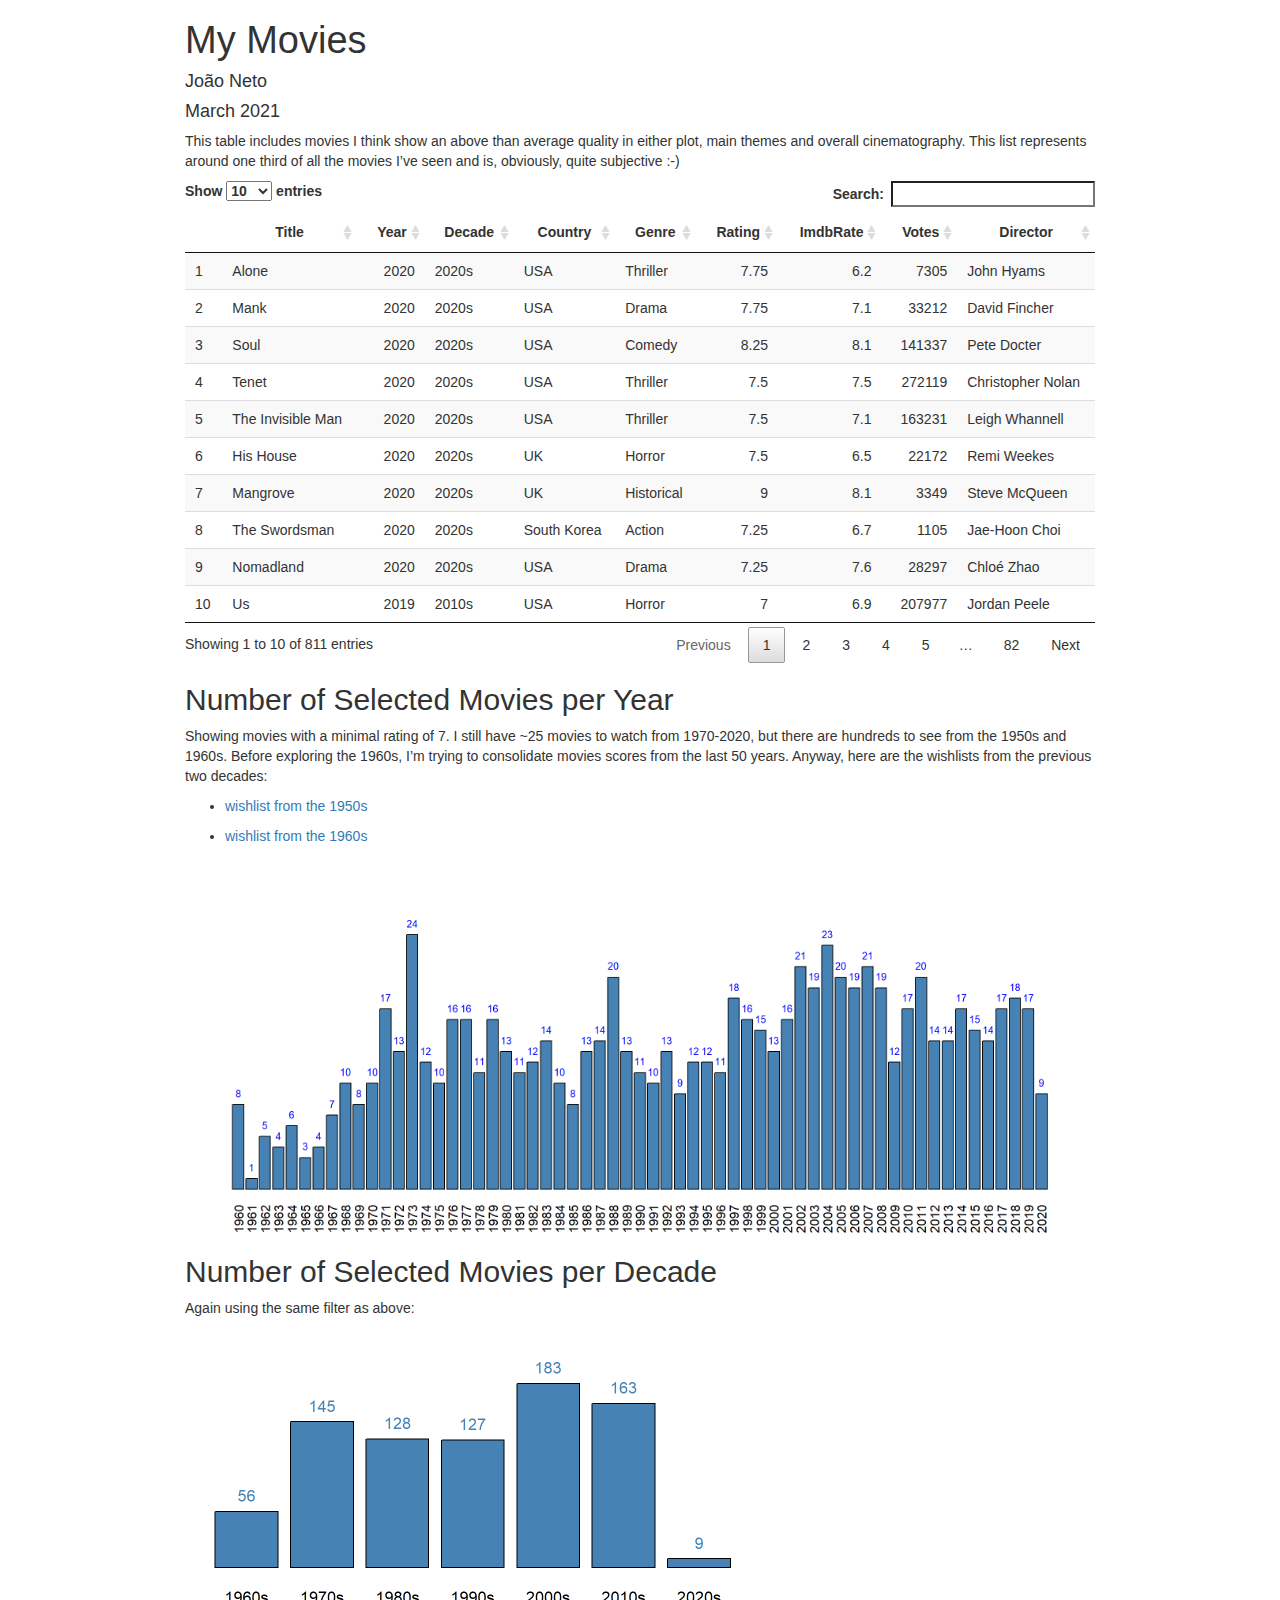
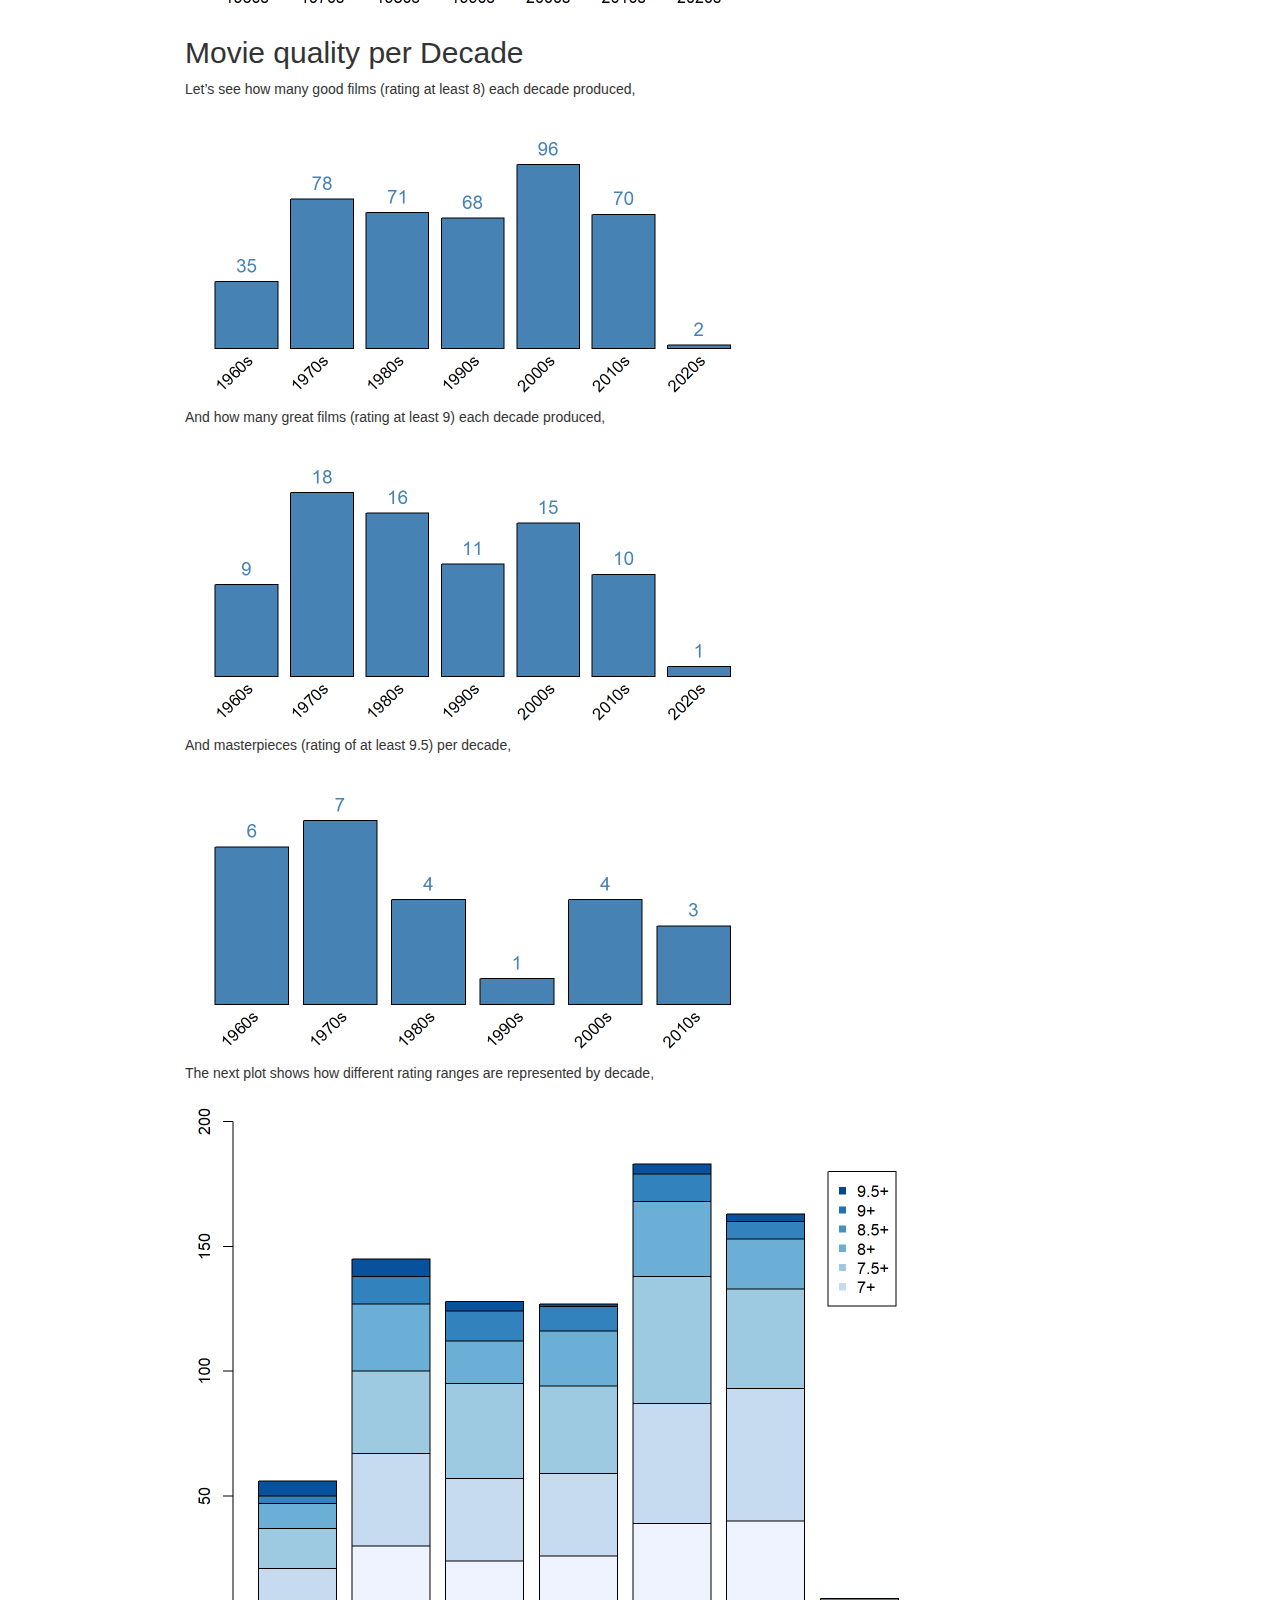
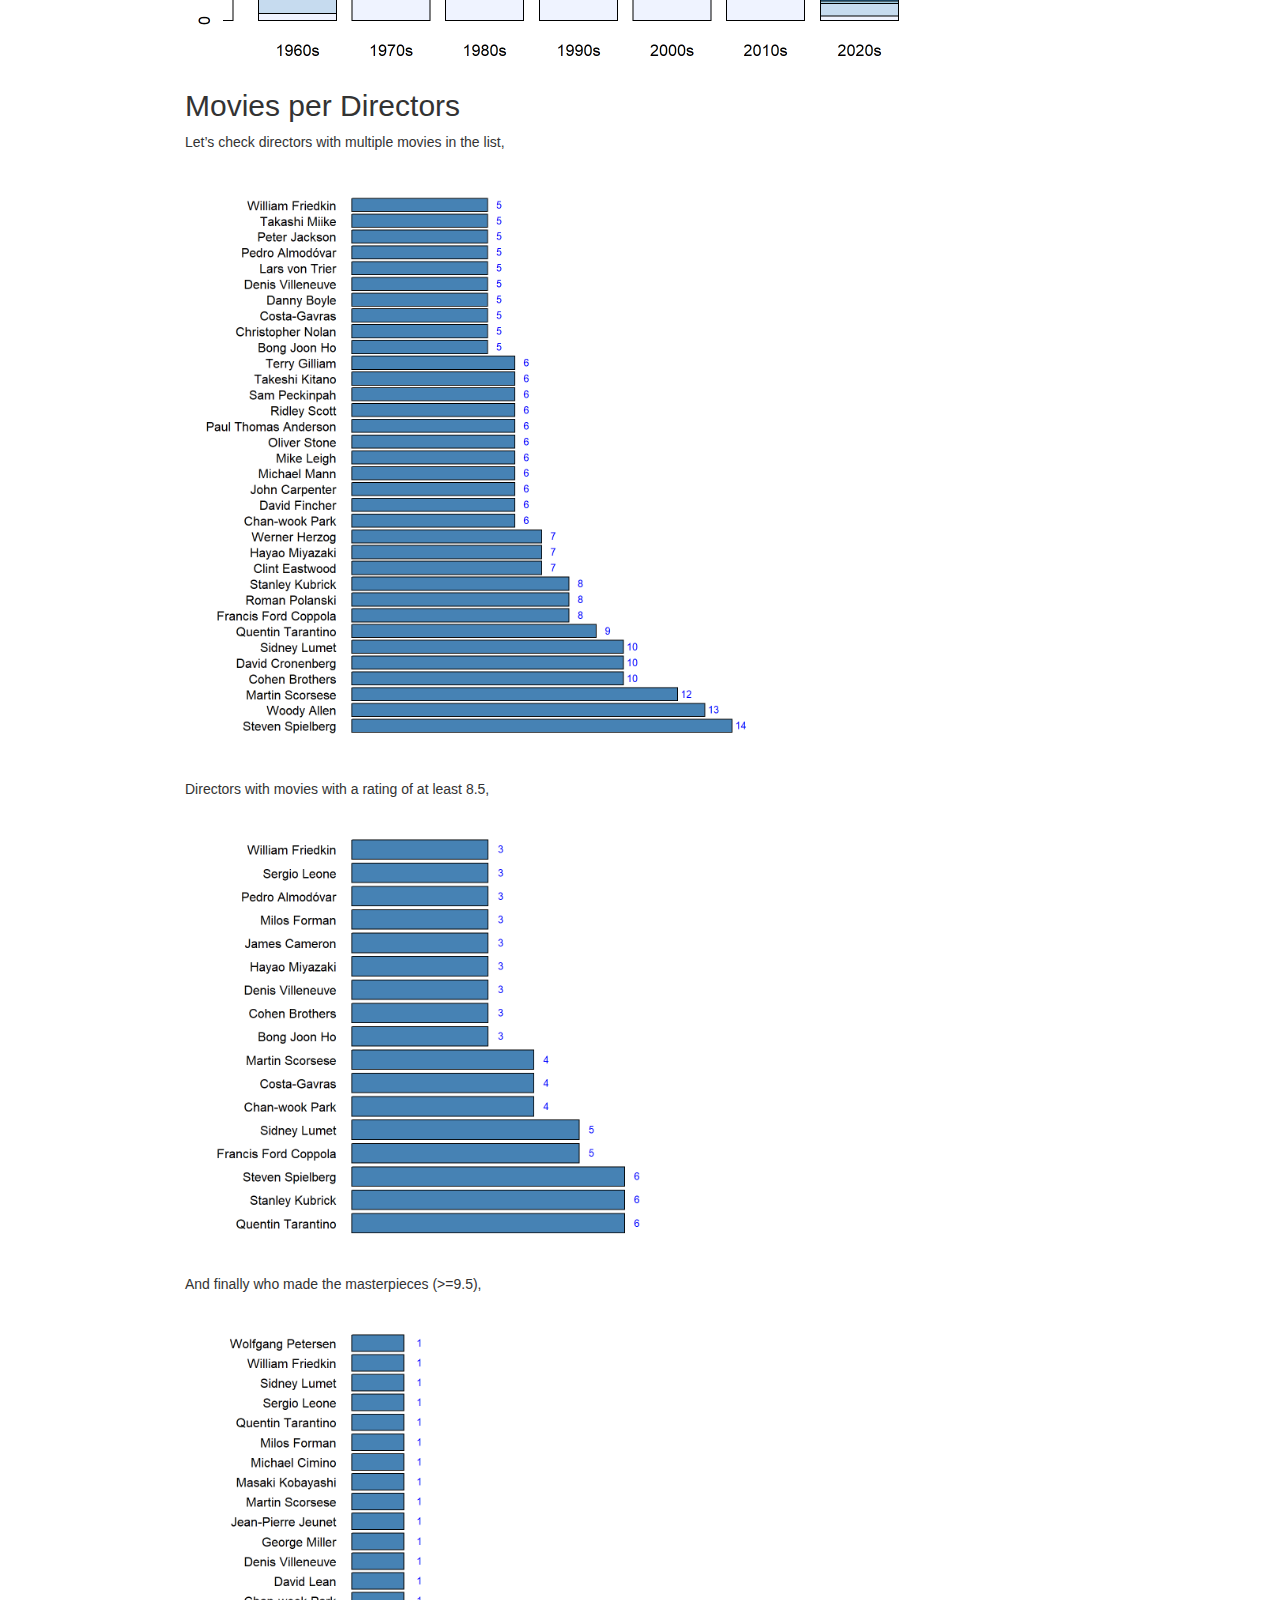
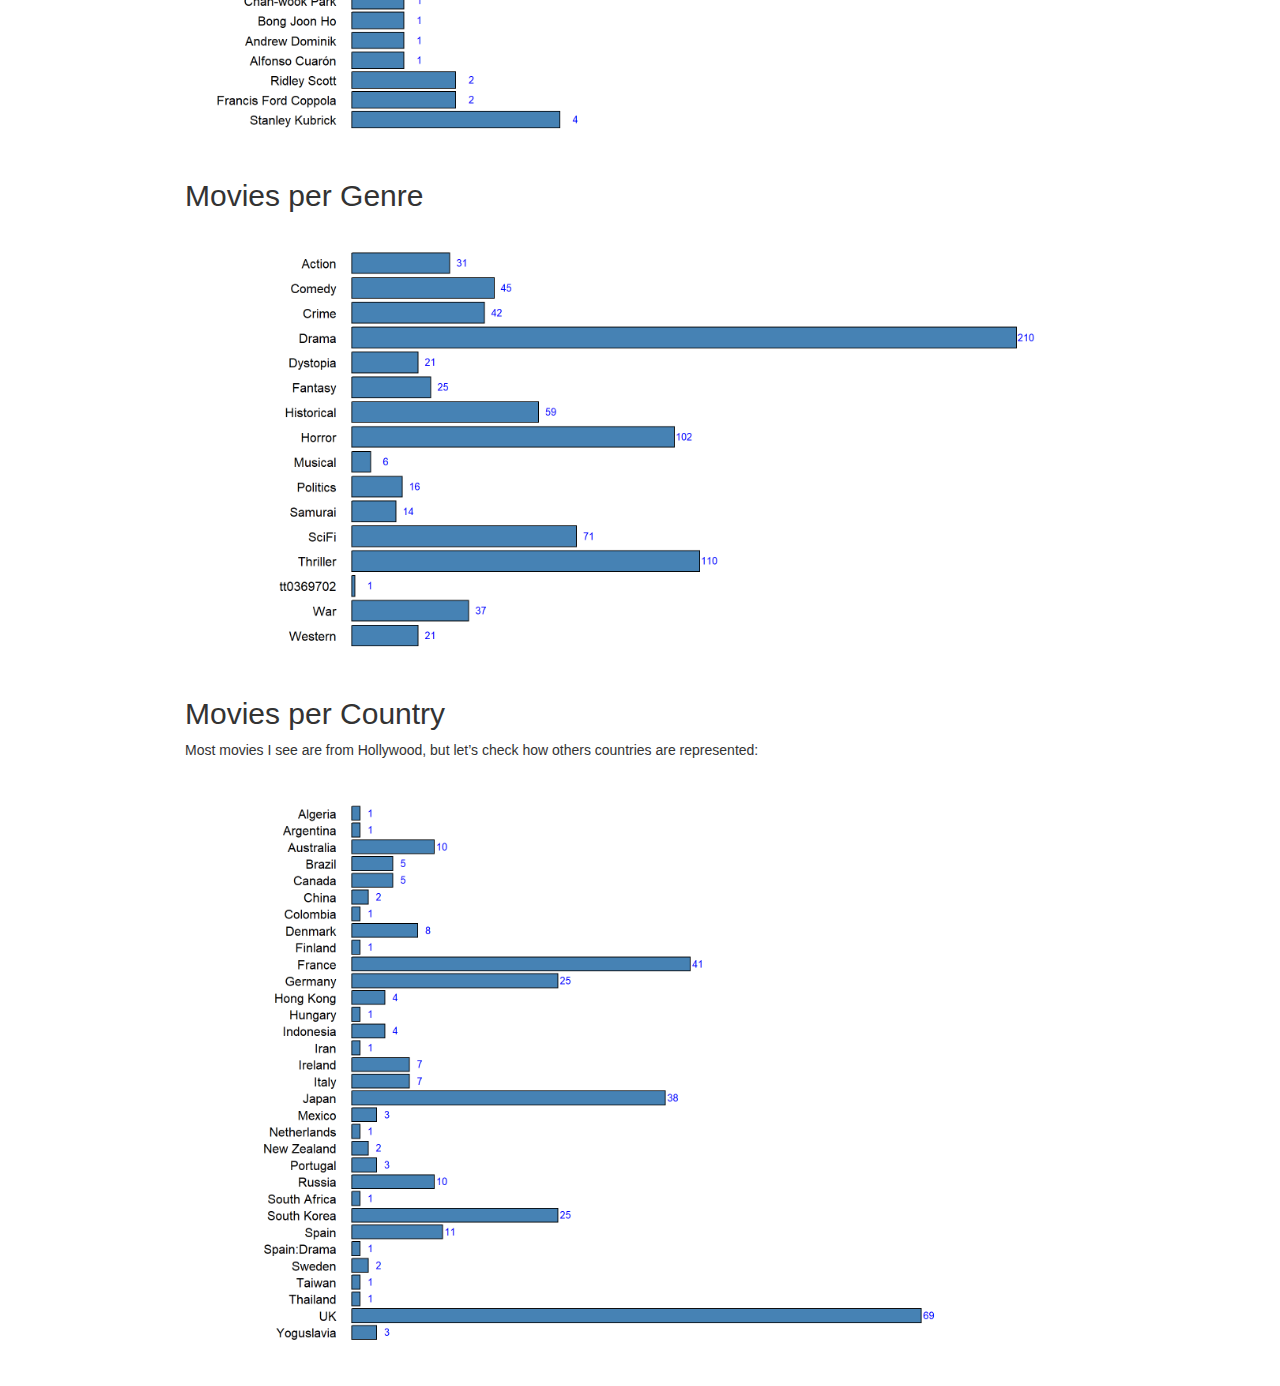
==== commit 69676e06: "movies" ====
--- a/movies/movies.html
+++ b/movies/movies.html
@@ -207,48 +207,50 @@
 runtime: shiny
 -->
 <p>This table includes movies I think show an above than average quality in either plot, main themes and overall cinematography. This list represents around one third of all the movies I’ve seen and is, obviously, quite subjective :-)</p>
-<div id="htmlwidget-15b9e7cf0d7fd1c1931f" style="width:100%;height:auto;" class="datatables html-widget"></div>
-<script type="application/json" data-for="htmlwidget-15b9e7cf0d7fd1c1931f">{"x":{"filter":"none","data":[["1","2","3","4","5","6","7","8","9","10","11","12","13","14","15","16","17","18","19","20","21","22","23","24","25","26","27","28","29","30","31","32","33","34","35","36","37","38","39","40","41","42","43","44","45","46","47","48","49","50","51","52","53","54","55","56","57","58","59","60","61","62","63","64","65","66","67","68","69","70","71","72","73","74","75","76","77","78","79","80","81","82","83","84","85","86","87","88","89","90","91","92","93","94","95","96","97","98","99","100","101","102","103","104","105","106","107","108","109","110","111","112","113","114","115","116","117","118","119","120","121","122","123","124","125","126","127","128","129","130","131","132","133","134","135","136","137","138","139","140","141","142","143","144","145","146","147","148","149","150","151","152","153","154","155","156","157","158","159","160","161","162","163","164","165","166","167","168","169","170","171","172","173","174","175","176","177","178","179","180","181","182","183","184","185","186","187","188","189","190","191","192","193","194","195","196","197","198","199","200","201","202","203","204","205","206","207","208","209","210","211","212","213","214","215","216","217","218","219","220","221","222","223","224","225","226","227","228","229","230","231","232","233","234","235","236","237","238","239","240","241","242","243","244","245","246","247","248","249","250","251","252","253","254","255","256","257","258","259","260","261","262","263","264","265","266","267","268","269","270","271","272","273","274","275","276","277","278","279","280","281","282","283","284","285","286","287","288","289","290","291","292","293","294","295","296","297","298","299","300","301","302","303","304","305","306","307","308","309","310","311","312","313","314","315","316","317","318","319","320","321","322","323","324","325","326","327","328","329","330","331","332","333","334","335","336","337","338","339","340","341","342","343","344","345","346","347","348","349","350","351","352","353","354","355","356","357","358","359","360","361","362","363","364","365","366","367","368","369","370","371","372","373","374","375","376","377","378","379","380","381","382","383","384","385","386","387","388","389","390","391","392","393","394","395","396","397","398","399","400","401","402","403","404","405","406","407","408","409","410","411","412","413","414","415","416","417","418","419","420","421","422","423","424","425","426","427","428","429","430","431","432","433","434","435","436","437","438","439","440","441","442","443","444","445","446","447","448","449","450","451","452","453","454","455","456","457","458","459","460","461","462","463","464","465","466","467","468","469","470","471","472","473","474","475","476","477","478","479","480","481","482","483","484","485","486","487","488","489","490","491","492","493","494","495","496","497","498","499","500","501","502","503","504","505","506","507","508","509","510","511","512","513","514","515","516","517","518","519","520","521","522","523","524","525","526","527","528","529","530","531","532","533","534","535","536","537","538","539","540","541","542","543","544","545","546","547","548","549","550","551","552","553","554","555","556","557","558","559","560","561","562","563","564","565","566","567","568","569","570","571","572","573","574","575","576","577","578","579","580","581","582","583","584","585","586","587","588","589","590","591","592","593","594","595","596","597","598","599","600","601","602","603","604","605","606","607","608","609","610","611","612","613","614","615","616","617","618","619","620","621","622","623","624","625","626","627","628","629","630","631","632","633","634","635","636","637","638","639","640","641","642","643","644","645","646","647","648","649","650","651","652","653","654","655","656","657","658","659","660","661","662","663","664","665","666","667","668","669","670","671","672","673","674","675","676","677","678","679","680","681","682","683","684","685","686","687","688","689","690","691","692","693","694","695","696","697","698","699","700","701","702","703","704","705","706","707","708","709","710","711","712","713","714","715","716","717","718","719","720","721","722","723","724","725","726","727","728","729","730","731","732","733","734","735","736","737","738","739","740","741","742","743","744","745","746","747","748","749","750","751","752","753","754","755","756","757","758","759","760","761","762","763","764","765","766","767","768","769","770","771","772","773","774","775","776","777","778","779","780","781","782","783","784","785","786","787","788","789","790","791","792","793","794","795","796","797","798","799","800","801","802","803","804","805","806"],["Alone","Mank","Soul","Tenet","The Invisible Man","His House","Mangrove","The Swordsman","Nomadland","Us","Uncut Gems","Light of My Life","John Wick 3","Ad Astra","Bacurau","Jojo Rabbit","The Lighthouse","Once Upon a Time in Hollywood","Joker","Dr. Sleep","Parasite","El hoyo","Saint Maud","1917","Dylda, aka Beanpole","Mandy","A Simple Favor","Upgrade","Hereditary","BlacKkKlansman","Arctic","The Ballad of Buster Scruggs","Leave No Trace","Destroyer","Burning","The Guilty","A Quiet Place","The Wind","The House That Jack Built","The Nightingale","First Man","Roma","Gerald's Game","Blade of the Immortal","Three Billboards Outside Ebbing Missouri","Baby Driver","Get Out","The Shape of Water","One Cut of the Dead","The Villainess","Brawl In Cell Block 99","First Reformed","The Captain","Atomic Blonde","It","Zama","Logan","Wind River","Blade Runner 2049","The Wailing","Split","Don't Breathe","Captain Fantastic","Geumul","The Salesman","Silence","Rogue One","The Autopsy of Jane Doe","Hell or High Water","Train to Busan","Manchester by the Sea","Arrival","The Handmaiden","Spotlight","Macbeth","El Abrazo de la Serpiente","Sicario","Green Room","Land of Mine","The Revenant","Bone Tomahawk","The Hateful Eight","The Witch","Creed","Son of Saul","Room","Mad Max: Fury Road","Gone Girl","Boyhood","Interstellar","Leviathan","Mr Turner","The Raid 2. Berandal","Rosewater","Nightcrawler","Guardians of the Galaxy","Calvary","The Grand Budapest Hotel","Dawn of the Planet of the Apes","John Wick","The Babadook","Ex Machina","It Follows","Gravity","Inside Llewyn Davis","12 Years a Slave","Her","The Conjuring","Pacific Rim","Oculus","Prisoners","All is Lost","Snowpiercer","Sinsegye, New World","Patema Inverted","Universal Soldier. Day of Reckoning","Killing Them Softly","Chronicle","Cloud Atlas","Dredd","Moonrise Kingdom","Jagten, The Hunt","Maniac","The Hunt","Django Unchained","The Master","Amour","Looper","Pieta","Hugo","The Thing","Margin Call","Carnage","We Need to Talk About Kevin","Contagion","Melancholia","Midnight in Paris","Intouchables","Killer Joe","Harakiri","Drive","The Cabin in the Woods","Rise of the Planet of the Apes","The Grey","Super 8","The Raid","Tinker Tailor Soldier Spy","Thurgood","Shutter Island","Inception","Predators","Outrage","127 Hours","The Town","Meek's Cutoff","Black Swan","Man from Nowhere","Confessions aka Kokuhaku","13 Assassins","I Saw the Devil","The Killer Inside Me","L'illusionniste","Unthinkable","Incendies","Triangle","The Road","Valhalla Rising","Mother","Antichrist","District 9","The White Ribbon","Watchmen","Moon","Inglourious Basterds","Gran Torino","Taken","Martyrs","Let the Right One In","Die Welle","Nordwand","Synecdoche, New York","Cloverfield","Happy-Go-Lucky","Entre les Murs","Bronson","Doubt","Hunger","The Wrestler","The Diving Bell and the Butterfly","Persepolis","The Kite Runner","Rescue Dawn","28 Weeks Later","À l'intérieur","Eastern Promises","[Rec]","Tropa de Elite","Shoot 'Em Up","Los cronocrímenes (Timecrimes)","Secret Sunshine","The Assassination of Jesse James","Sunshine","The Darjeeling Limited","Once","Zodiac","The Mist","No Country for Old Men","There Will Be Blood","Little Miss Sunshine","Babel","This is England","The Fall","The Host","Inside Man","Shi Gan (Time)","Volver","Apocalypto","Miami Vice","El laberinto del fauno","The Departed","Letters from Iwo Jima","The Lives of Others","The Fountain","The Last King of Scotland","Children of Men","The Exorcism of Emily Rose","A History of Violence","The Proposition","Match Point","A Bittersweet Life","Sin City","Syriana","Munich","13 Tzameti","The New World","King Kong","Alice","Caché","Wolf Creek","Gang Street Hooligans","Kingdom of Heaven","The Descent","V for Vendetta","Good Night, and Good Luck","Lady Vengeance","Taking Lives","Suspect Zero","The Libertine","The Life Aquatic with Steve Zissou","Saw","The Village","The Passion of the Christ","Troy","Collateral","Shaun of the Dead","The Machinist","La Mala Educación","Million Dollar Baby","Eternal Sunshine of the Spotless Mind","Vera Drake","Kill Bill vol.2","Der Untergang","Haute tension","A Tale of Two Sisters","21 Grams","Master and Commander","Ong-Bak","Matrix Revolutions","Matrix Reloaded","Os Imortais","Zatôichi","Pirates of the Caribbean","Mystic River","Good Bye Lenin!","Les triplettes de Belleville","The Return","Spring Summer Fall Winter... and Spring","The Return of the King","Old Boy","Kill Bill vol.1","Punch-Drunk Love","Spider","Insomnia","28 Days Later","Hero","The Twilight Samurai","Infernal Affairs","Hable con ella","Equilibrium","Minority Report","The Pianist","The Two Towers","25th Hour","Dog Soldiers","Gangs of New York","Dirty Pretty things","Oasis","Cidade de Deus","Irréversible","Sympathy for Mr.Vengeance","Artificial Intelligence","Donnie Darko","La stanza del figlio","Ichi the Killer","Conspiracy","Das Experiment","Y tu mama tambien","Moulin Rouge!","The Fellowship of the Ring","Invincible","Mulholland Dr.","The Others","Enemy at the Gates","Le fabuleux destin d'Amélie Poulain","Requiem for a Dream","Battle Royale","The Cell","American Psycho","Unbreakable","Brother","Snatch","Pitch Black","Memento","Gladiator","Crouching Tiger, Hidden Dragon","JSA","Amores Perros","The Limey","The Green Mile","The Blair Witch Project","Audition","Magnolia","Fight Club","Man on the Moon","Any Given Sunday","Ghost Dog","The Sixth Sense","Eyes Wide Shut","American Beauty","Todo sobre mi madre","The Matrix","Sphere","The Truman Show","Dark City","Ringu","Run Lola","Shakespeare in Love","Black Cat White Cat","Central do Brasil","The Thin Red Line","Lock, Stock and Two Smoking Barrels","American History X","The Big Lebowski","Saving Private Ryan","Event Horizon","Cube","Funny Games","Perfect Blue","Princess Mononoke","Hana-bi","Bent","The Fifth Element","Jackie Brown","Gattaca","Lost Highway","Hamlet","Breaking the Waves","The Pillow Book","Looking for Richard","Crash","Secrets &amp; Lies","Trainspotting","Fargo","The Crucible","Richard III","Se7en","Before Sunrise","Dead Man","Heat","Twelve Monkeys","La Haine","The Usual Suspects","Casino","Ghost in the Shell","Underground","The Crow","Shallow Grave","Interview with the Vampire","The Adventures of Priscilla","Natural Born Killers","Léon","La Reine Margot","Death and the Maiden","Soleil Trompeur","Ed Wood","The Shawshank Redemption","Pulp Fiction","Jurassic Park","Groundhog Day","Sonatine","A Perfect World","The Piano","Naked","Schindler's List","In the Name of the Father","Braindead","Bad Lieutenant","Alien 3","Glengarry Glen Ross","The Player","Unforgiven","Dracula","Reservoir Dogs","The Last of the Mohicans","Grand Canyon","Naked Lunch","Night on Earth","The Fisher King","Thelma &amp; Louise","Barton Fink","Delicatessen","Europa","Terminator 2: Judgment Day","The Silence of the Lambs","Jacob's Ladder","Total Recall","The Godfather: Part III","Wild at Heart","Miller's Crossing","Goodfellas","Cyrano de Bergerac","Dances with Wolves","The Exorcist III","Misery","Rosencrantz &amp; Guildenstern Are Dead","The Abyss","Recordações da Casa Amarela","Dead Poets Society","Crimes and Misdemeanors","Winter War","Born on the Fourth of July","Henry V","The Killer","Violent Cop","Do the Right Thing","The Cook, the Thief, His Wife &amp; Her Lover","Kiki's Delivery Service","High Hopes","Dangerous Liaisons","The Accused","Mississippi Burning","Time of the Gypsies","Akira","The Last Temptation of Christ","Spoorloos","Dead Ringers","They Live","Die Hard","A Fish called Wanda","Cinema Paradiso","Talk Radio","Mujeres al borde de un Ataque de Nervios","The Untouchables","Wings of Desire","Robocop","The Hidden","Highlander","Evil Dead II","Radio Days","Raising Arizona","Predator","House of Games","Empire of the Sun","Full Metal Jacket","The Hitcher","Der Name der Rose","The Fly","Salvador","The Color of Money","Aliens","Blue Velvet","Manhunter","Henry: Portrait of a Serial Killer","Platoon","Hannah and Her Sisters","The Mission","Agnes of God","Back to the Future","Brazil","Come and See","Ran","Ladyhawke","The Color Purple","The Killing Fields","Ghostbusters","Paris, Texas","A Nightmare on Elm Street","Nineteen Eighty-Four","Once Upon a Time in America","The Terminator","Amadeus","The Day After","Videodrome","Return of the Jedi","The Meaning of Life","Testament","Scarface","The Ballad of Narayama","Danton","Poltergeist","First Blood","Made in Britain","Missing","Fitzcarraldo","ET","Sophie's Choice","Conan the Barbarian","White Dog","The Verdict","The Thing","Blade Runner","Excalibur","The Evil Dead","Time Bandits","Escape from New York","La guerre du feu","Mad Max 2, The Road Warrior","Raiders of the Lost Ark","Das Boot","The Changeling","Cruising","The Ninth Configuration","Airplane!","The Fog","The Empire Strikes Back","Kagemusha","Raging Bull","The Shining","Manhattan","Nosferatu","Alien","The Brood","Stalker","Being There","Life of Brian","Apocalypse Now","The Lord of the Rings","Halloween","Dawn of the Dead","The Boys from Brazil","Invasion of the Body Snatchers","Midnight Express","The Deer Hunter","Star Wars","Equus","The Serpent's Egg","Cross of Iron","Annie Hall","Close Encounters of the Third Kind","Sorcerer","Marathon Man","Logan's Run","The Eagle Has Landed","Le locataire","Brutti, Sporchi e Cattivi","Rocky","All the President's Men","Network","Taxi Driver","Dog Day Afternoon","The Stepford Wives","Dersu Uzala","Rollerball","Jaws","Monty Python and the Holy Grail","Section spéciale","Barry Lyndon","One Flew Over the Cuckoo's Nest","The Texas Chain Saw Massacre","Death Wish","Bring Me the Head of Alfredo Garcia","A Woman Under the Influence","Chinatown","The Conversation","The Godfather: Part II","Don't Look Now","The Wicker Man","WestWorld","Soylent Green","Papillon","Pat Garrett and Billy the Kid","The Offence","Serpico","The Exorcist","Solyaris","Mad Max","The Towering Inferno","Assault on Precinct 13","La Planète Sauvage","Love and Death","Jeremiah Johnson","Deliverance","État de siège","Aguirre, der Zorn Gottes","The Godfather","Duel","10 Rillington Place","Straw Dogs","Willy Wonka &amp; the Chocolate Factory","Get Carter","The French Connection","The Andromeda Strain","A Clockwork Orange","Colossus: The Forbin Project","A Man Called Horse","L'aveu","Butch Cassidy and the Sundance Kid","Midnight Cowboy","Easy Rider","The Wild Bunch","They Shoot Horses, Don't They?","Z","Take the Money and Run","THX 1138","2001, A Space Odissey","Bullit","Once Upon a Time in the West","Rosemary's baby","Planet of the Apes","Night of the Living Dead","The Lion in the Winter","Faces","Targets","The Shoes of the Fisherman","Boogie Nights","Amistad","The Crying Game","Absence of Malice","The Dresser","Bonnie and Cyde","Cool Hand Luke","Dance of the Vampires","Le samourai","The Incident","La vingt-cinquiéme heure","The Long Good Friday","Babette's Feast","Mesrine","Ponyo","Un Prophète","Abril Despedaçado","Memories of Murder","The Chaser","A Man for All Seasons","Spirited Away","My Friend Totoro","Howl's Moving Castle","Ghost in the Shell, Innocence","The Hidden Blade","Dawn of the Dead","Inside Out","Up","Wall-E","Ratatouille","Anne of the Thousand Days","Le Boucher","Fahrenheit 451","Fantastic Voyage","La battaglia di Algeri","The Hill","The Sound of Music","Mary Poppins","Dr. Strangelove","Per un pugno di dollari","A Shot in the Dark","The Train","Fail Safe","The Great Escape","The Birds","The Haunting","Shock Corridor","The Bedford Incident","Lawrence of Arabia","The Man Who Shot Liberty Valance","Harakiri","The Trial","Mutiny on the Bounty","The Day the Earth Caught Fire","Psycho","Spartacus","The Magnificent Seven","The Time Machine","Peeping Tom","Inherit the Wind","Village of the Damned","Stoker","Les Misérables","The Apartment","After the Wedding","Paper Moon","The Stoning of Soraya M.","Hard Eight","The General","The Interview","Rosewood","Brother/Brat","Land and Freedom","Dangerous Beauty","The Wind that Shakes the Barley","Stalingrad","Body Heat","The Sting","The Ninth Configuration","The Killing of a Chinese Bookie","Slaughterhouse-Five","The Friends of Eddie Coyle","The Long Goodbye","Charley Varrick","The Shootist","Hardcore","Patton","The Anderson Tapes","The Candidate","Klute","L.A. Confidencial","Dirty Harry","Mean Streets","The Warriors","Le Cercle Rouge","A Touch of Zen","Escape from Alcatraz","Lady Snowblood","The Conformist","Rumble Fish","Romper Stomper","The Ascent","Demon Seed","Autumn Sonata","The Ballad of Cable Hogue","The Fall of Ako Castle","Shogun Assassin","Shaft","Blue Collar","Le Charme Discret de la Bourgeoisie","Amarcord","Frenzy","The Parallax View","The Marriage of Maria Braun","The Night Comes for Us","The Duellists","Capricorn One","Blood Simple","Carrie","The Front","Interiors","Hotel Rwanda","Sleeper","The Tragedy of Macbeth","Waterloo","That Obscure Object of Desire","The China Syndrome","Stroszek","Grave of the Fireflies","The Day of the Jackal","Cobra Verde","A Bridge too Far","The Killers","High Plains Drifter","The Taking of Pelham 123","The Devils","Altered States","The Outsiders","The Hand That Rocks the Cradle","Zelig","City on Fire","The Dead Zone","Scarecrow","...and Justice for All","Badlands","True Grit","Panic in Needle Park","Dallas Buyers Club","Samurai Rebellion","Days of Heaven","Hard Boiled","Nausicaa of the Valley of the Wind","The Omen","Pusher","The Bitter Tears of Petra von Kant","Sitting Target","When the Last Sword is Drawn","Warrior","Mr.Klein","Donnie Brasco","Yakuza","Fortress","Martin","Midnight Run","Running on Empty","Angst","The Insider","Valmont","Ali: Fear Eats the Soul","Cabaret","Shura, Demons","La Nuit Américaine"],[2020,2020,2020,2020,2020,2020,2020,2020,2020,2019,2019,2019,2019,2019,2019,2019,2019,2019,2019,2019,2019,2019,2019,2019,2019,2018,2018,2018,2018,2018,2018,2018,2018,2018,2018,2018,2018,2018,2018,2018,2018,2018,2017,2017,2017,2017,2017,2017,2017,2017,2017,2017,2017,2017,2017,2017,2017,2017,2017,2016,2016,2016,2016,2016,2016,2016,2016,2016,2016,2016,2016,2016,2016,2015,2015,2015,2015,2015,2015,2015,2015,2015,2015,2015,2015,2015,2015,2014,2014,2014,2014,2014,2014,2014,2014,2014,2014,2014,2014,2014,2014,2014,2014,2013,2013,2013,2013,2013,2013,2013,2013,2013,2013,2013,2013,2012,2012,2012,2012,2012,2012,2012,2012,2012,2012,2012,2012,2012,2012,2011,2011,2011,2011,2011,2011,2011,2011,2011,2011,2011,2011,2011,2011,2011,2011,2011,2011,2011,2010,2010,2010,2010,2010,2010,2010,2010,2010,2010,2010,2010,2010,2010,2010,2010,2009,2009,2009,2009,2009,2009,2009,2009,2009,2009,2008,2008,2008,2008,2008,2008,2008,2008,2008,2008,2008,2008,2008,2008,2007,2007,2007,2007,2007,2007,2007,2007,2007,2007,2007,2007,2007,2007,2007,2007,2007,2007,2007,2007,2006,2006,2006,2006,2006,2006,2006,2006,2006,2006,2006,2006,2006,2006,2006,2006,2006,2005,2005,2005,2005,2005,2005,2005,2005,2005,2005,2005,2005,2005,2005,2005,2005,2005,2005,2005,2005,2004,2004,2004,2004,2004,2004,2004,2004,2004,2004,2004,2004,2004,2004,2004,2004,2004,2003,2003,2003,2003,2003,2003,2003,2003,2003,2003,2003,2003,2003,2003,2003,2003,2003,2003,2002,2002,2002,2002,2002,2002,2002,2002,2002,2002,2002,2002,2002,2002,2002,2002,2002,2002,2002,2002,2001,2001,2001,2001,2001,2001,2001,2001,2001,2001,2001,2001,2001,2001,2000,2000,2000,2000,2000,2000,2000,2000,2000,2000,2000,2000,2000,1999,1999,1999,1999,1999,1999,1999,1999,1999,1999,1999,1999,1999,1999,1998,1998,1998,1998,1998,1998,1998,1998,1998,1998,1998,1998,1998,1997,1997,1997,1997,1997,1997,1997,1997,1997,1997,1997,1996,1996,1996,1996,1996,1996,1996,1996,1996,1995,1995,1995,1995,1995,1995,1995,1995,1995,1995,1995,1994,1994,1994,1994,1994,1994,1994,1994,1994,1994,1994,1994,1993,1993,1993,1993,1993,1993,1993,1993,1992,1992,1992,1992,1992,1992,1992,1992,1992,1991,1991,1991,1991,1991,1991,1991,1991,1991,1991,1990,1990,1990,1990,1990,1990,1990,1990,1990,1990,1990,1989,1989,1989,1989,1989,1989,1989,1989,1989,1989,1989,1989,1988,1988,1988,1988,1988,1988,1988,1988,1988,1988,1988,1988,1988,1988,1988,1987,1987,1987,1987,1986,1987,1987,1987,1987,1987,1987,1987,1986,1986,1986,1986,1986,1986,1986,1986,1986,1986,1986,1986,1985,1985,1985,1985,1985,1985,1985,1984,1984,1984,1984,1984,1984,1984,1984,1983,1983,1983,1983,1983,1983,1983,1983,1982,1982,1982,1982,1982,1982,1982,1982,1982,1982,1982,1982,1981,1981,1981,1981,1981,1981,1981,1981,1980,1980,1980,1980,1980,1980,1980,1980,1980,1979,1979,1979,1979,1979,1979,1979,1979,1978,1978,1978,1978,1978,1978,1978,1977,1977,1977,1977,1977,1977,1977,1976,1976,1976,1976,1976,1976,1976,1976,1976,1975,1975,1975,1975,1975,1975,1975,1975,1975,1974,1974,1974,1974,1974,1974,1974,1973,1973,1973,1973,1973,1973,1973,1973,1973,1972,1979,1974,1976,1973,1975,1972,1972,1972,1972,1972,1971,1971,1971,1971,1971,1971,1971,1971,1970,1970,1970,1969,1969,1969,1969,1969,1969,1969,1971,1968,1968,1968,1968,1968,1968,1968,1968,1968,1968,1997,1997,1992,1981,1983,1967,1967,1967,1967,1967,1967,1980,1987,2008,2008,2009,2001,2003,2008,1966,2001,1988,2004,2004,2004,2004,2015,2009,2008,2007,1969,1970,1966,1966,1966,1965,1965,1964,1964,1964,1964,1964,1964,1963,1963,1963,1963,1965,1962,1962,1962,1962,1962,1961,1960,1960,1960,1960,1960,1960,1960,2013,2019,1960,2006,1973,2008,1996,1998,1998,1997,1997,1995,1998,2006,1993,1981,1973,1980,1976,1972,1973,1973,1973,1976,1979,1970,1971,1972,1971,1997,1971,1973,1979,1970,1970,1979,1973,1970,1983,1992,1977,1977,1978,1970,1978,1980,1971,1978,1972,1973,1972,1974,1979,2018,1977,1977,1984,1976,1976,1977,2004,1973,1971,1970,1977,1979,1977,1988,1973,1987,1977,2014,1973,1974,1971,1980,1983,1992,1983,1987,1983,1973,1979,1973,2010,1971,2013,1967,1978,1992,1984,1976,1996,1972,1972,2002,2011,1976,1997,1974,1985,1977,1988,1988,1983,1999,1989,1974,1972,1971,1973],["2020s","2020s","2020s","2020s","2020s","2020s","2020s","2020s","2020s","2010s","2010s","2010s","2010s","2010s","2010s","2010s","2010s","2010s","2010s","2010s","2010s","2010s","2010s","2010s","2010s","2010s","2010s","2010s","2010s","2010s","2010s","2010s","2010s","2010s","2010s","2010s","2010s","2010s","2010s","2010s","2010s","2010s","2010s","2010s","2010s","2010s","2010s","2010s","2010s","2010s","2010s","2010s","2010s","2010s","2010s","2010s","2010s","2010s","2010s","2010s","2010s","2010s","2010s","2010s","2010s","2010s","2010s","2010s","2010s","2010s","2010s","2010s","2010s","2010s","2010s","2010s","2010s","2010s","2010s","2010s","2010s","2010s","2010s","2010s","2010s","2010s","2010s","2010s","2010s","2010s","2010s","2010s","2010s","2010s","2010s","2010s","2010s","2010s","2010s","2010s","2010s","2010s","2010s","2010s","2010s","2010s","2010s","2010s","2010s","2010s","2010s","2010s","2010s","2010s","2010s","2010s","2010s","2010s","2010s","2010s","2010s","2010s","2010s","2010s","2010s","2010s","2010s","2010s","2010s","2010s","2010s","2010s","2010s","2010s","2010s","2010s","2010s","2010s","2010s","2010s","2010s","2010s","2010s","2010s","2010s","2010s","2010s","2010s","2010s","2010s","2010s","2010s","2010s","2010s","2010s","2010s","2010s","2010s","2010s","2010s","2010s","2010s","2010s","2010s","2000s","2000s","2000s","2000s","2000s","2000s","2000s","2000s","2000s","2000s","2000s","2000s","2000s","2000s","2000s","2000s","2000s","2000s","2000s","2000s","2000s","2000s","2000s","2000s","2000s","2000s","2000s","2000s","2000s","2000s","2000s","2000s","2000s","2000s","2000s","2000s","2000s","2000s","2000s","2000s","2000s","2000s","2000s","2000s","2000s","2000s","2000s","2000s","2000s","2000s","2000s","2000s","2000s","2000s","2000s","2000s","2000s","2000s","2000s","2000s","2000s","2000s","2000s","2000s","2000s","2000s","2000s","2000s","2000s","2000s","2000s","2000s","2000s","2000s","2000s","2000s","2000s","2000s","2000s","2000s","2000s","2000s","2000s","2000s","2000s","2000s","2000s","2000s","2000s","2000s","2000s","2000s","2000s","2000s","2000s","2000s","2000s","2000s","2000s","2000s","2000s","2000s","2000s","2000s","2000s","2000s","2000s","2000s","2000s","2000s","2000s","2000s","2000s","2000s","2000s","2000s","2000s","2000s","2000s","2000s","2000s","2000s","2000s","2000s","2000s","2000s","2000s","2000s","2000s","2000s","2000s","2000s","2000s","2000s","2000s","2000s","2000s","2000s","2000s","2000s","2000s","2000s","2000s","2000s","2000s","2000s","2000s","2000s","2000s","2000s","2000s","2000s","2000s","2000s","2000s","2000s","2000s","2000s","2000s","2000s","2000s","2000s","2000s","1990s","1990s","1990s","1990s","1990s","1990s","1990s","1990s","1990s","1990s","1990s","1990s","1990s","1990s","1990s","1990s","1990s","1990s","1990s","1990s","1990s","1990s","1990s","1990s","1990s","1990s","1990s","1990s","1990s","1990s","1990s","1990s","1990s","1990s","1990s","1990s","1990s","1990s","1990s","1990s","1990s","1990s","1990s","1990s","1990s","1990s","1990s","1990s","1990s","1990s","1990s","1990s","1990s","1990s","1990s","1990s","1990s","1990s","1990s","1990s","1990s","1990s","1990s","1990s","1990s","1990s","1990s","1990s","1990s","1990s","1990s","1990s","1990s","1990s","1990s","1990s","1990s","1990s","1990s","1990s","1990s","1990s","1990s","1990s","1990s","1990s","1990s","1990s","1990s","1990s","1990s","1990s","1990s","1990s","1990s","1990s","1990s","1990s","1990s","1990s","1990s","1990s","1990s","1990s","1990s","1990s","1990s","1990s","1980s","1980s","1980s","1980s","1980s","1980s","1980s","1980s","1980s","1980s","1980s","1980s","1980s","1980s","1980s","1980s","1980s","1980s","1980s","1980s","1980s","1980s","1980s","1980s","1980s","1980s","1980s","1980s","1980s","1980s","1980s","1980s","1980s","1980s","1980s","1980s","1980s","1980s","1980s","1980s","1980s","1980s","1980s","1980s","1980s","1980s","1980s","1980s","1980s","1980s","1980s","1980s","1980s","1980s","1980s","1980s","1980s","1980s","1980s","1980s","1980s","1980s","1980s","1980s","1980s","1980s","1980s","1980s","1980s","1980s","1980s","1980s","1980s","1980s","1980s","1980s","1980s","1980s","1980s","1980s","1980s","1980s","1980s","1980s","1980s","1980s","1980s","1980s","1980s","1980s","1980s","1980s","1980s","1980s","1980s","1980s","1980s","1980s","1980s","1980s","1980s","1980s","1980s","1970s","1970s","1970s","1970s","1970s","1970s","1970s","1970s","1970s","1970s","1970s","1970s","1970s","1970s","1970s","1970s","1970s","1970s","1970s","1970s","1970s","1970s","1970s","1970s","1970s","1970s","1970s","1970s","1970s","1970s","1970s","1970s","1970s","1970s","1970s","1970s","1970s","1970s","1970s","1970s","1970s","1970s","1970s","1970s","1970s","1970s","1970s","1970s","1970s","1970s","1970s","1970s","1970s","1970s","1970s","1970s","1970s","1970s","1970s","1970s","1970s","1970s","1970s","1970s","1970s","1970s","1970s","1970s","1970s","1970s","1970s","1970s","1970s","1970s","1970s","1970s","1970s","1970s","1960s","1960s","1960s","1960s","1960s","1960s","1960s","1970s","1960s","1960s","1960s","1960s","1960s","1960s","1960s","1960s","1960s","1960s","1990s","1990s","1990s","1980s","1980s","1960s","1960s","1960s","1960s","1960s","1960s","1980s","1980s","2000s","2000s","2000s","2000s","2000s","2000s","1960s","2000s","1980s","2000s","2000s","2000s","2000s","2010s","2000s","2000s","2000s","1960s","1970s","1960s","1960s","1960s","1960s","1960s","1960s","1960s","1960s","1960s","1960s","1960s","1960s","1960s","1960s","1960s","1960s","1960s","1960s","1960s","1960s","1960s","1960s","1960s","1960s","1960s","1960s","1960s","1960s","1960s","2010s","2010s","1960s","2000s","1970s","2000s","1990s","1990s","1990s","1990s","1990s","1990s","1990s","2000s","1990s","1980s","1970s","1980s","1970s","1970s","1970s","1970s","1970s","1970s","1970s","1970s","1970s","1970s","1970s","1990s","1970s","1970s","1970s","1970s","1970s","1970s","1970s","1970s","1980s","1990s","1970s","1970s","1970s","1970s","1970s","1980s","1970s","1970s","1970s","1970s","1970s","1970s","1970s","2010s","1970s","1970s","1980s","1970s","1970s","1970s","2000s","1970s","1970s","1970s","1970s","1970s","1970s","1980s","1970s","1980s","1970s","2010s","1970s","1970s","1970s","1980s","1980s","1990s","1980s","1980s","1980s","1970s","1970s","1970s","2010s","1970s","2010s","1960s","1970s","1990s","1980s","1970s","1990s","1970s","1970s","2000s","2010s","1970s","1990s","1970s","1980s","1970s","1980s","1980s","1980s","1990s","1980s","1970s","1970s","1970s","1970s"],["USA","USA","USA","USA","USA","UK","UK","South Korea","USA","USA","USA","USA","USA","USA","Brazil","USA","USA","USA","USA","USA","South Korea","Spain","UK","USA","Russia","USA","USA","USA","USA","USA","USA","USA","USA","USA","South Korea","USA","USA","USA","UK","Australia","USA","Mexico","USA","Japan","USA","USA","USA","USA","Japan","South Korea","USA","USA","Germany","USA","USA","Argentina","USA","USA","USA","South Korea","USA","USA","USA","South Korea","Iran","USA","USA","USA","USA","South Korea","USA","USA","South Korea","USA","USA","Colombia","USA","USA","USA","USA","USA","USA","USA","USA","Hungary","USA","USA","USA","USA","USA","Russia","UK","Indonesia","USA","USA","USA","Ireland","Germany","USA","USA","Australia","USA","USA","USA","USA","USA","USA","USA","USA","USA","USA","USA","South Korea","South Korea","Japan","USA","USA","USA","USA","USA","USA","Denmark","France","Denmark","USA","USA","France","USA","South Korea","USA","USA","USA","France","USA","USA","Denmark","France","France","USA","Japan","USA","USA","USA","USA","USA","Indonesia","UK","USA","USA","USA","USA","Japan","USA","USA","USA","USA","South Korea","Japan","Japan","South Korea","USA","France","USA","Canada","UK","USA","Denmark","South Korea","USA","South Africa","USA","USA","USA","USA","USA","USA","France","Sweden","Germany","Germany","USA","USA","UK","France","UK","USA","Ireland","USA","France","France","USA","USA","USA","France","UK","Spain","Brazil","USA","Spain","South Korea","USA","UK","USA","Ireland","USA","USA","USA","USA","USA","USA","UK","USA","USA","USA","South Korea","Spain","USA","USA","Spain","USA","USA","Germany","USA","UK","USA","USA","Canada","Australia","UK","South Korea","USA","USA","USA","France","USA","USA","Portugal","Germany","Australia","USA","USA","USA","USA","USA","South Korea","USA","USA","USA","USA","USA","USA","USA","USA","USA","UK","Spain","Spain","USA","USA","UK","USA","Germany","France","USA","USA","USA","Thailand","USA","USA","Portugal","Japan","USA","USA","Germany","France","Russia","South Korea","USA","South Korea","USA","USA","Canada","USA","USA","China","Japan","Hong Kong","Spain","USA","USA","UK","USA","USA","UK","USA","UK","South Korea","Brazil","France","South Korea","USA","USA","Italy","Japan","USA","Germany","Mexico","USA","USA","UK","USA","USA","Ireland","France","USA","Japan","USA","USA","USA","Japan","UK","USA","USA","USA","China","South Korea","Mexico","USA","USA","USA","Japan","USA","USA","USA","USA","USA","USA","USA","USA","Spain","USA","USA","USA","USA","Japan","Germany","USA","Yoguslavia","Brazil","USA","UK","USA","USA","USA","USA","USA","USA","USA","Japan","USA","USA","USA","USA","USA","USA","UK","Denmark","UK","USA","USA","UK","UK","USA","USA","UK","USA","USA","USA","USA","USA","France","USA","USA","Japan","Yoguslavia","USA","UK","USA","Australia","USA","France","France","UK","Russia","USA","USA","USA","USA","USA","Japan","USA","New Zealand","UK","USA","Ireland","New Zealand","USA","USA","USA","USA","USA","USA","USA","USA","USA","Canada","USA","USA","USA","USA","USA","USA","USA","USA","USA","USA","USA","USA","USA","USA","France","USA","USA","USA","UK","USA","Portugal","UK","USA","Finland","USA","UK","Hong Kong","Japan","USA","UK","Japan","UK","USA","USA","USA","Yoguslavia","Japan","USA","Netherlands","USA","USA","USA","USA","Italy","USA","Spain","USA","Germany","USA","USA","USA","USA","USA","USA","USA","USA","USA","USA","USA","Germany","USA","USA","USA","USA","USA","USA","USA","USA","USA","USA","USA","USA","UK","Russia","Japan","USA","USA","USA","USA","USA","USA","UK","USA","USA","USA","UK","USA","USA","UK","USA","USA","Japan","France","USA","USA","UK","USA","Germany","USA","USA","USA","USA","USA","USA","USA","UK","USA","UK","USA","France","Australia","USA","Germany","USA","USA","USA","USA","USA","USA","USA","USA","USA","USA","Germany","USA","Canada","Russia","UK","UK","USA","USA","USA","USA","USA","USA","USA","USA","USA","USA","Germany","USA","USA","USA","USA","USA","USA","USA","France","Italy","USA","USA","USA","USA","USA","USA","Japan","USA","USA","UK","France","USA","USA","USA","USA","USA","USA","USA","USA","USA","USA","USA","USA","USA","USA","USA","USA","USA","USA","Russia","Australia","USA","USA","France","USA","USA","USA","France","Germany","USA","USA","UK","USA","USA","UK","USA","USA","UK","USA","USA","France","USA","USA","USA","USA","USA","France","USA","USA","USA","USA","Italy","USA","USA","USA","UK","USA","USA","USA","USA","USA","UK","USA","UK","USA","USA","USA","France","USA","France","UK","Denmark","France","Japan","France","Brazil","South Korea","South Korea","UK","Japan","Japan","Japan","Japan","Japan","USA","USA","USA","USA","USA","UK","France","UK","USA","Algeria","UK","USA","USA","USA","Italy","UK","USA","USA","USA","USA","USA","USA","USA","UK","USA","Japan","France","USA","USA","USA","USA","USA","USA","UK","USA","UK","USA","France","USA","Denmark","USA","USA","USA","Ireland","Australia","USA","Russia","UK","USA","Ireland","Germany","USA","USA","USA","USA","USA","USA","USA","USA","USA","USA","USA","USA","USA","USA","USA","USA","USA","USA","France","Taiwan","USA","Japan","Italy","USA","Australia","Russia","USA","Sweden","USA","Japan","Japan","USA","USA","France","Italy","UK","USA","Germany","Indonesia","UK","USA","USA","USA","USA","USA","UK","USA","UK","Russia","France","USA","Germany","Japan","UK","Germany","UK","Indonesia","USA","USA","UK","USA","USA","USA","USA","Hong Kong","USA","USA","USA","USA","USA","USA","USA","Japan","USA","Hong Kong","Japan","USA","Denmark","Germany","UK","Japan","USA","France","USA","USA","Australia","USA","USA","USA","Germany","USA","France","Germany","USA","Japan","France"],["Thriller","Drama","Comedy","Thriller","Thriller","Horror","Historical","Action","Drama","Horror","Thriller","Dystopia","Action","SciFi","Dystopia","Comedy","Horror","Drama","Drama","Horror","Drama","Dystopia","Horror","War","Drama","Horror","Thriller","Action","Horror","Thriller","Thriller","Western","Drama","Thriller","Thriller","Drama","Horror","Horror","Thriller","Historical","Drama","Drama","Thriller","Samurai","Drama","Crime","Horror","Drama","Comedy","Action","Action","Politics","War","Action","Horror","Historical","Action","Thriller","SciFi","Horror","Horror","Horror","Comedy","Politics","Drama","Historical","SciFi","Horror","Drama","Horror","Drama","SciFi","Drama","Politics","Historical","Historical","Drama","Horror","War","Drama","Horror","Western","Horror","Drama","War","Thriller","Dystopia","Thriller","Drama","SciFi","Drama","Historical","Action","Politics","Thriller","SciFi","Politics","Comedy","SciFi","Action","Horror","SciFi","Horror","Action","Musical","Drama","SciFi","Horror","Action","Horror","Thriller","Thriller","Politics","Drama","SciFi","Action","Horror","SciFi","SciFi","SciFi","Comedy","Drama","Horror","Drama","Western","Drama","Drama","SciFi","Drama","Drama","Horror","Thriller","Drama","Thriller","Thriller","Drama","Comedy","Drama","Thriller","Samurai","Action","Horror","SciFi","Thriller","SciFi","Action","Politics","Historical","Drama","Thriller","Horror","Thriller","Thriller","Crime","Western","Horror","Action","Drama","Samurai","Thriller","Horror","Drama","Politics","Politics","Horror","Dystopia","Historical","Drama","Drama","SciFi","Drama","SciFi","SciFi","War","Drama","Action","Horror","Horror","Politics","Historical","Drama","Horror","Comedy","Drama","Drama","Politics","Politics","Drama","Drama","Drama","Drama","Drama","Horror","Horror","Crime","Horror","Thriller","Action","SciFi","Drama","Western","SciFi","Comedy","Drama","Thriller","Horror","Drama","Drama","Comedy","Drama","Drama","Fantasy","Horror","Thriller","Drama","Drama","Historical","Action","Fantasy","Thriller","War","Politics","SciFi","Historical","Dystopia","Horror","Thriller","Western","Thriller","Thriller","Action","Thriller","Thriller","Horror","Historical","Action","Drama","Thriller","Horror","Thriller","Historical","Horror","Dystopia","Politics","Thriller","Thriller","Thriller","Historical","Comedy","Horror","Horror","Historical","Historical","Action","Comedy","Thriller","Drama","Drama","SciFi","Drama","Action","War","Horror","Horror","Drama","Historical","Action","SciFi","SciFi","Crime","Samurai","Fantasy","Thriller","Comedy","Comedy","Drama","Drama","Fantasy","Thriller","Action","Drama","Drama","Thriller","Horror","Action","Samurai","Crime","Drama","Dystopia","SciFi","Drama","Fantasy","Drama","Horror","Drama","Thriller","Drama","Drama","Drama","Thriller","SciFi","Drama","Drama","Action","Thriller","Politics","Drama","Musical","Fantasy","Drama","Drama","Horror","War","Comedy","Drama","Dystopia","Fantasy","Horror","SciFi","Crime","Crime","SciFi","SciFi","Historical","Action","Thriller","Drama","Thriller","Drama","Horror","Horror","Drama","Thriller","Drama","Drama","Drama","Horror","Thriller","Drama","Drama","SciFi","SciFi","Drama","SciFi","Horror","Action","Drama","Drama","Drama","War","Crime","Thriller","Comedy","War","SciFi","SciFi","Horror","Horror","Fantasy","Crime","War","SciFi","Drama","SciFi","Drama","Historical","Drama","Drama","Drama","Drama","Drama","Drama","Crime","Historical","Historical","Thriller","Drama","Western","Crime","SciFi","Drama","Thriller","Thriller","SciFi","Historical","Fantasy","Thriller","Horror","Comedy","Horror","Thriller","Historical","Thriller","Historical","Drama","Drama","Crime","SciFi","Comedy","Thriller","Drama","Historical","Drama","War","War","Comedy","Crime","Horror","Drama","Drama","Western","Horror","Thriller","Historical","Drama","Drama","Drama","Drama","Drama","Drama","Comedy","War","SciFi","Thriller","Horror","SciFi","Drama","Drama","Crime","Crime","Historical","Western","Horror","Horror","Comedy","SciFi","Drama","Drama","Thriller","War","War","Historical","Thriller","Crime","Drama","Horror","Fantasy","Drama","Drama","Drama","Thriller","Drama","SciFi","Historical","Thriller","Horror","SciFi","Thriller","Comedy","Drama","Drama","Drama","Crime","Drama","SciFi","SciFi","Fantasy","Horror","Comedy","Comedy","Horror","Thriller","War","War","Horror","Historical","Horror","Drama","Drama","Horror","Thriller","Thriller","Horror","War","Drama","Historical","Drama","Comedy","Dystopia","War","Samurai","Fantasy","Drama","War","Comedy","Drama","Horror","Dystopia","Drama","SciFi","Historical","Dystopia","SciFi","Fantasy","Comedy","Dystopia","Crime","Drama","Historical","Horror","War","Drama","Drama","Historical","SciFi","War","Fantasy","Drama","Drama","Horror","SciFi","Fantasy","Horror","Comedy","Dystopia","Historical","SciFi","Action","War","Horror","Drama","Horror","Comedy","Horror","Fantasy","Samurai","Drama","Horror","Drama","Horror","Horror","Horror","SciFi","Drama","Comedy","War","Fantasy","Horror","Horror","Thriller","SciFi","Drama","War","Fantasy","Drama","Historical","War","Drama","SciFi","Thriller","Thriller","SciFi","War","Thriller","Comedy","Drama","Thriller","Drama","Drama","Drama","SciFi","Drama","Dystopia","Horror","Comedy","Historical","Historical","Drama","Horror","Crime","Western","Drama","Crime","Thriller","Drama","Horror","Thriller","SciFi","Dystopia","Thriller","Western","Drama","Crime","Horror","SciFi","SciFi","Thriller","Thriller","Fantasy","Comedy","Western","Thriller","Historical","Historical","Drama","Horror","Horror","Thriller","Musical","Crime","Crime","SciFi","Dystopia","SciFi","Western","Historical","Western","Drama","Drama","Western","Drama","Drama","Comedy","Dystopia","SciFi","Crime","Western","Horror","Dystopia","Horror","Historical","Drama","Thriller","Drama","Drama","Historical","Thriller","Drama","Drama","Thriller","Drama","Comedy","Crime","Thriller","War","Thriller","Drama","Crime","Fantasy","Crime","Drama","Thriller","Thriller","Historical","Fantasy","Fantasy","Fantasy","SciFi","Samurai","Horror","Drama","Drama","SciFi","Drama","Historical","Thriller","Dystopia","SciFi","Historical","War","Musical","Musical","Comedy","Western","Comedy","War","War","War","Thriller","Horror","Drama","War","Historical","Western","Samurai","Dystopia","Historical","SciFi","Horror","Historical","Western","SciFi","Thriller","Historical","Horror","Thriller","Drama","Comedy","Drama","Drama","Drama","Drama","Drama","Thriller","Historical","Drama","Historical","Historical","Historical","Historical","Thriller","Thriller","Drama","Drama","Drama","Crime","Crime","Crime","Drama","Drama","War","Crime","Politics","Thriller","Crime","Thriller","Drama","Thriller","Crime","Action","Crime","Thriller","Drama","Drama","Drama","War","SciFi","Drama","Comedy","Samurai","Samurai","Crime","Crime","Comedy","Comedy","Thriller","Thriller","Drama","Action","Drama","Thriller","Thriller","Horror","Drama","Drama","Historical","Comedy","Drama","Historical","Drama","Thriller","Drama","Drama","Thriller","Fantasy","War","Horror","Western","Crime","Historical","SciFi","Drama","Thriller","Comedy","Crime","Thriller","Drama","Drama","Drama","Western","Drama","Drama","Samurai","Drama","Crime","Fantasy","Horror","Thriller","Drama","Crime","Samurai","Drama","Drama","Crime","Crime","Thriller","Horror","Comedy","Drama","Horror","Thriller","Drama","Drama","Musical","Samurai","Comedy"],[7.75,7.75,8.25,7.5,7.5,7.5,9,7.25,7.25,7,7,8,7.5,7.5,7.5,7.5,8.25,8.5,9.25,8,9.5,7,7,7.5,7.5,7,7,7,8,7,8,8,7.5,7.5,7.5,7.5,8.5,8.5,8.5,9,8.25,8,7,7.5,7,7.25,8,8,8.5,7.5,8,7.75,7.5,7.5,7.5,7,8.25,8.5,9.5,7,7,8,8,7.25,7.5,7.5,7.75,7.5,7.75,8.25,7.5,9.25,9.25,7,7,7,7.5,7,7,8,8,8,9,7.5,7.5,8.25,9.5,7.5,7.5,7.75,7,7,8,7.5,7.5,8.25,8.25,8.25,8,8.5,8.5,8.5,8.75,8,7.5,8,9,7.5,7.5,7.5,7.75,7.75,8.5,8.5,8.5,7,7,7,8,7.5,7.25,8,7.75,7.5,7.5,7.75,8,8.5,8.5,7,7,7,7,8,7.75,8,7.5,8,8,9,7.75,7,7.5,8.5,7,8.5,8.75,8.75,7,7.5,7,7,7,7,7,8,7.25,8,8,8.25,7.5,7,7.5,8.75,7,8,8,9,7.5,7.5,7.5,8.5,8.5,8.5,7.5,7,8,8,7.5,7.75,7.5,8.25,7,7.5,8.5,8.5,8.5,8.75,7,8,7,7,7,7.5,7.75,8,7.75,7,8,8,10,7.5,7.75,8.25,8.25,8.5,8.75,8.75,7.25,7.25,8,7,7,7.25,8,8,9,7.75,7.75,8,8,8.5,8.5,7.5,9.5,7,7.5,7,7.5,7,7,7,8,8,9,7.5,7.5,7.5,7.5,7.75,8.25,8.5,8.75,9.25,9.5,7,7,8,8,8,8,9,7.25,7.5,7.5,7.25,7.5,7.75,8.5,8.75,8.75,9.25,7,7,8,8.5,8,7.25,7.5,7.5,8.25,8,7.5,7.75,7.25,7.5,8.25,8.75,8.5,8.75,7,7,7,7,8,8,8,9,7,7.25,8,8.25,7.75,7,8.25,7.25,8.25,8.5,8.5,8.75,7,7.5,7.5,8,8,8,8,7.5,9,7.5,8.25,8.25,8.5,9.75,7,7.75,7,7,8,8,7.5,7.75,8.5,8,8.5,8,9.25,7,7.75,7,7.5,8,9,9,7.25,7.25,7.5,7.75,8.5,8.5,9.25,7,8,8,7.25,7.25,7.5,7.5,8,7.5,7.75,8.25,8.25,8.5,7,7.25,8,8,8.5,8,8,7.75,8.25,8.5,8.5,7,8,8,8,7.5,8.25,8.5,8.5,8.75,7,9,8,9,7.5,7.75,8.25,8.5,8.5,8.75,8.75,7,7,8,8,7.5,8,7.5,7.75,8.5,8.75,8,9.5,7.75,8,8,7.25,7.5,7.5,8.5,8.5,7,7,8,8,8,7.75,8.5,8.75,9.25,7,7.5,7,7,8,8,7.75,7.5,8.5,9.25,7,7.5,8,8,9,9,9,7.5,8.25,8.5,8.75,7.25,7.75,8,8,7.5,7.5,7.5,7.5,7.5,8.25,8.5,7.75,7,7.25,7,8,8,8,7.5,7.5,7.5,8.25,7.75,7.75,8.25,8.5,8.75,7.25,8,8,7.25,7.5,7.5,7.25,7.5,8.25,8.25,8.25,8.75,7,8,8,8,7.5,9,9,7.5,8.25,8.5,8.5,8.75,7,8,9,9,9,7.5,8.5,8,7.25,7.5,8,7.5,8.5,8.5,9.25,8,8,8,8,7.5,8.5,8.5,8.75,7,7.5,7,8,8,8,8,9,8.25,8.5,9.25,9.5,9,7.5,7,7.5,8.5,7.75,9.25,9.5,7,7,7,7.5,8,9,9,9.5,9.5,8,8,10,7.5,8.25,8.5,8.75,9.25,7.25,8,7.5,7.5,7.75,8.75,9.5,8.25,8,7.5,8.25,8.5,8.5,9,8,7.5,7.5,8.25,8.25,8.5,8.5,8.75,9.25,8,7.5,8,7.25,8.75,8.5,8.5,8.75,9.5,8,7,8,8.5,9.25,9.25,9.75,7,7.5,7.25,8,9,7.5,8.25,8.5,9.5,8,7,7.5,7.5,7.5,8.25,9,8.5,8.5,8.75,9.5,8,7.5,7.75,7.25,7.75,8.5,8.75,9.5,9,8.5,8.5,7.75,8,8,8,8.25,8.5,7.25,7,9.5,7.75,9.5,8.5,7.5,7.5,8,7.5,7.5,7,8,8,7.25,7.5,8.25,8,8.25,7,7.75,7.75,8.5,7.75,8.25,8,7.75,9,7.5,7.5,8,8.75,9.25,8.5,8,7.75,8.25,7.5,7.75,8.5,8.75,7.75,7.75,7.25,8.25,7.5,8.5,8.75,8,7.5,9.5,8.75,7.5,9,9.5,8.25,8,9,7.75,7.5,10,8.5,9.5,8,7.75,7.5,8.75,8,8,7.75,8,8.5,7.5,7.75,7.5,8.25,7.75,8.25,7.75,7.25,7.75,7,7.75,7.5,8.25,7,8.25,8,8,8.5,7.5,7,7,7.5,7,7.5,8,8,8.25,7,7.5,8.25,7.5,8,7,7.25,7,7.5,7.25,9,7,7,7.75,8.75,7.25,8,7,7.75,7.25,7.25,7.5,7.75,7.75,7.75,7.25,9,7.75,7.75,7.25,7,7.75,7.5,7.25,8.5,7,7.5,7.5,8,8.25,7.25,8.5,7.75,7.25,7.25,8,7.5,7.75,9,7,7.25,7,8,7.5,8,8.5,8.5,8,7.75,7.5,8,9.25,7,7,8.25,7,7.5,7.5,7.5,7.25,8,8.25,7.75,8.75,7.25,7.5,8,7.75,7.25,7.75,7.75,8.25,8,8.5,8],[6.2,7.1,8.1,7.5,7.1,6.5,8.1,6.7,7.6,6.9,7.4,6.6,7.5,6.6,7.4,7.9,7.6,7.7,8.5,7.4,8.6,7,6.9,8.3,7.1,6.6,6.8,7.5,7.3,7.5,6.8,7.3,7.2,6.2,7.5,7.5,7.5,5.5,6.8,7.3,7.3,7.7,6.6,6.8,8.2,7.6,7.7,7.3,6,6.7,7.1,7.1,7.4,6.7,7.3,6.8,8.1,7.7,8,7.4,7.3,7.1,7.9,7.3,7.8,7.2,7.8,6.8,7.6,7.6,7.8,7.9,8.1,8.1,6.6,7.9,7.6,7,7.8,8,7.1,7.8,6.9,7.6,7.5,8.1,8.1,8.1,7.9,8.6,7.6,6.8,8,6.6,7.9,8,7.4,8.1,7.6,7.4,6.8,7.7,6.8,7.7,7.5,8.1,8,7.5,6.9,6.5,8.1,6.9,7.1,7.6,7.4,5,6.2,7,7.4,7.1,7.8,8.3,6.1,8.3,8.4,7.2,7.9,7.4,7.2,7.5,6.2,7.1,7.2,7.5,6.7,7.2,7.7,8.5,6.7,7.3,7.8,7,7.6,6.8,7,7.6,7,7.8,8.2,8.8,6.4,6.8,7.5,7.5,6.5,8,7.8,7.8,7.6,7.8,6.1,7.5,7.1,8.3,6.9,7.2,6.1,7.8,6.6,7.9,7.8,7.6,7.9,8.3,8.1,7.8,7.1,7.9,7.6,7.4,7.6,7,7,7.5,7.1,7.5,7.6,7.9,8,8,7.6,7.3,7,6.8,7.6,7.4,8.1,6.7,7.2,7.5,7.5,7.2,7.2,7.8,7.7,7.1,8.1,8.2,7.8,7.4,7.7,7.9,7.1,7.6,7.2,7.6,7.8,6,8.2,8.5,7.9,8.4,7.2,7.7,7.9,6.7,7.4,7.3,7.6,7.6,8,6.9,7.5,7.4,6.7,7.2,7.4,7.3,6.2,7.5,7.2,7.2,8.2,7.4,7.6,6.3,5.8,6.3,7.3,7.6,6.5,7.2,7.2,7.5,7.9,7.7,7.4,8.1,8.3,7.6,8,8.2,6.8,7.2,7.7,7.4,7.2,6.8,7.2,7.3,7.5,8,7.9,7.7,7.8,8,8,8.9,8.4,8.1,7.3,6.8,7.2,7.6,7.9,8.1,8,7.9,7.4,7.6,8.5,8.7,7.6,6.8,7.5,7.3,7.9,8.6,7.4,7.6,7.2,8,7.3,7,7.7,7.7,7.6,7.6,8.8,6.4,8,7.6,7.6,8.3,8.3,7.6,6.3,7.6,7.3,7.2,8.3,7.1,8.4,8.5,7.8,7.8,8.1,7,8.8,6.5,7.2,8,8.8,7.4,6.9,7.5,8.1,7.4,8.3,7.8,8.7,6.1,8.1,7.6,7.2,7.6,7.1,8.1,8,7.6,8.2,8.5,8.1,8.6,6.7,7.2,7.6,8,8.4,7.8,7.2,7.7,7.5,7.8,7.6,7.7,7.8,6.7,7.3,6.4,8,8.1,8.1,6.8,7.4,8.6,8.1,7.6,8.2,8,8.1,8.5,8.2,8,8.1,7.6,7.3,7.5,7.4,7.3,8.5,7.4,7.3,7.9,7.8,9.3,8.9,8.1,8,7.5,7.6,7.6,7.8,8.9,8.1,7.5,7.1,6.5,7.7,7.5,8.2,7.4,8.3,7.7,6.9,7.1,7.8,7.5,7.5,7.7,7.6,7.6,8.5,8.6,7.5,7.5,9,7.2,7.7,8.7,7.5,8,6.4,7.8,7.5,7.6,7.5,8.1,7.9,7.7,7.2,7.5,7.8,7.2,7.9,7.6,7.8,7.4,7.6,7.1,7.8,8.3,8,7.5,7.7,7.3,7.3,8.2,7.5,8.5,7.3,7.6,7.9,8,7.5,7,7.1,7.8,7.5,7.3,7.8,7.3,7.7,8.3,7.2,7.7,7.6,7.4,7,8.3,7.8,7.2,7,8.1,7.9,7.4,6.6,8.5,7.9,8.3,8.2,7,7.8,7.8,7.8,8.1,7.5,7.1,8.4,8,8.3,7.1,7.2,8.3,7.5,6.9,8.3,7.9,7.5,7.3,7.3,7.3,7.7,8.1,7.8,7.6,6.9,7.1,7.7,8.1,8.1,7.4,7.5,7,7.2,7.3,7.6,8.4,7.4,7.2,6.5,7,7.7,6.8,8.7,8,8.2,8.4,7.9,7.9,8.4,6.9,8.2,8,8.1,8.4,6.2,7.8,7.3,7,7.4,7.6,8.1,8.6,7.2,6.7,7.5,8,7.6,7.7,7.4,6.8,6.9,7.7,7.8,8.1,8,8.1,8.3,8,6.9,8.3,6.6,8,8.2,7.8,8.1,8.7,7.5,7,7.5,8.2,8.2,7.8,9,7.2,7.5,7,7.1,7.2,7.3,7,7.7,8,8.1,6.9,7,7.4,7.8,7.7,7.6,7.7,7.8,7.9,9.2,7.6,7.6,7.5,7.8,7.4,7.7,7.2,8.3,7.1,6.9,7.9,8,7.8,7.3,7.9,7.9,8.3,7.3,6.7,8.3,7.4,8.5,8,8,7.9,7.9,7.7,7.4,7.1,7.9,7.3,7.2,6.9,7.6,7.8,8.1,7.2,8.1,7.7,7.5,7.6,7.8,7.5,7.7,7.9,7.6,8.1,7.8,7.7,8.6,8.2,8.2,7.5,7.7,7.3,8.1,8.2,8.4,8,7.5,7.5,7.2,6.8,8.1,7.9,8,7.8,8.4,8,7.5,7.8,8,8.2,7.7,7.5,7.4,7.4,8.3,8.1,8.7,7.8,7.3,7.2,8.5,7.9,7.7,7.6,7.7,8.1,7.3,6.8,7.6,8.3,7.7,8.1,8,7.2,7.3,7.1,7.2,8,7.6,7.2,7.5,7.5,7.4,8.3,7,7.4,6.8,7.5,7.6,7.5,7.6,7.1,7.9,6.4,7,7.1,8.2,7.7,7.2,7.6,8,7.6,7.6,7.7,8,7.2,6.8,8.3,6.3,8.2,7.2,7.1,7.4,6.6,7.5,7.9,7.9,7.4,7.1,7.8,7,7.4,6.9,7.6,7.4,7.3,7.4,8.1,7.2,7.4,7.3,7.9,7.4,7.9,8.5,7.8,7,7.4,6.4,7.5,7.7,7.8,6.9,7.1,6.7,7.7,7.1,7.2,7.3,7.4,7.8,7.6,7.1,8,8.4,7.8,7.8,8.1,7.5,7.4,7.7,6.6,7.5,8.2,7.6,7.7,7.2,7.1,7.1,7.5,7.7,7.3,7.8,7,8.1,7.8,8,8],[7305,33212,141337,272119,163231,22172,3349,1105,28297,207977,195200,9020,255727,182714,21480,245639,116902,500110,840947,124487,460340,146637,5755,440530,8496,59150,118312,144283,219099,226755,39312,114142,46805,23407,43868,39503,392625,5464,54020,17493,160234,135069,84629,15198,409329,444418,469814,356152,92,11456,56032,44869,11793,170262,463118,5680,625083,194552,442567,46446,406843,211623,181219,2732,48935,96804,537059,92696,197333,148119,249645,573379,103548,405069,51864,20004,361661,103291,33634,682469,81945,497120,187844,241143,43615,355464,853395,830198,330174,1441342,47848,23911,111781,10186,446563,1021023,54937,685462,413101,518103,189703,461137,202464,753932,140774,622826,521860,429175,459112,114158,578754,74782,305381,19692,7344,18989,130909,236938,339643,245770,310762,285373,34475,268361,1321751,149516,91380,525127,12666,299021,122844,114618,120129,133932,275035,164012,390492,738750,71365,7290,557115,367748,489813,237222,339506,186778,183253,497,1092158,2090769,209017,11806,341636,343883,11905,684787,61193,34748,60780,105541,32711,33164,82894,141665,100199,219299,54716,48486,113886,629311,67177,489748,329036,1225885,708580,557162,80524,202333,100397,14545,80515,366925,37377,33610,117256,119538,64290,285901,101890,87118,76538,99372,254347,36726,228877,161912,96672,143207,56457,6694,165496,229404,176332,108950,441254,275327,828492,501197,430977,289982,114593,105658,102196,332268,11597,92918,285521,108232,605587,1162745,152328,348508,224805,175744,455067,116897,224730,49457,207150,35079,732540,124585,208003,16585,81673,383729,2154,71552,66478,139685,262145,196448,1007026,92994,69997,78804,18727,34344,175298,371168,238160,212068,478589,351625,501173,351890,54797,621702,887068,23491,666464,323849,66244,54679,220980,197985,70120,438616,504957,1282,46519,1002653,412226,135933,49999,41436,77640,1600197,499398,974721,143811,35779,267831,368686,171769,22262,116194,102544,312031,509534,732598,1446016,167646,54479,395956,40752,7871,684417,116286,60851,285927,743761,17337,51294,18180,89848,113412,263250,1615833,4000,311870,329875,237670,689088,746377,169289,93706,470711,379323,21421,764723,222145,1095139,1304339,249127,25668,218714,29470,1157950,227034,71243,284112,1802405,122031,110472,83055,892352,293594,1046820,86809,1627351,97732,907288,184822,62075,185601,210629,49746,35288,168891,523169,1011628,711040,1200222,154731,213849,62955,53608,334372,26878,7541,425066,308489,275127,127280,35481,61015,12182,7798,50559,36183,622134,599227,34539,13544,1397478,265342,88487,560601,567544,143777,966248,451036,125077,54068,163279,55695,288806,45538,212077,1014794,15997,22014,14016,162728,2294586,1775279,841971,568232,17258,72113,77251,33141,1179732,152264,89915,37723,271082,93637,53234,366181,186692,894101,145255,14503,47385,53863,77572,132445,110581,78973,19358,972565,1230101,96494,304162,1095132,80775,123538,988160,22033,234561,24627,178658,20488,159395,1205,409599,53421,7581,98958,27711,44899,10239,85640,33964,126092,4299,64706,30927,85414,24475,158765,50891,32902,39799,106150,792968,131684,222054,12260,34663,281729,62705,227661,16975,122116,144325,30826,124052,363922,20206,112838,656225,42523,99161,155107,18792,75099,637927,175848,63899,31056,372532,65576,54649,6615,1057703,184004,59361,108357,42430,76222,50333,356175,85863,207078,64586,301226,782320,360082,14058,81075,941413,111559,5598,719066,7020,6236,138662,6028,6028,18051,30413,361813,40653,134811,8422,34907,358946,679355,56176,181855,58660,122143,20272,166540,863305,5336,29030,18295,6216,215442,61973,1129305,31156,312794,866135,128883,32731,766534,24570,111366,64046,358313,589184,28995,221797,230147,24984,50775,71815,303546,1201450,7295,5068,24656,247768,179794,17083,56662,50650,18706,38264,7506,504982,99544,141468,700745,230203,16384,22902,21876,534693,490505,1027,144729,888729,131888,35820,17723,20480,285815,95246,1095132,47639,70303,52527,55872,48759,17679,5488,106208,353406,77861,191715,39452,43907,25204,36026,27848,96483,4376,50800,1567269,61127,7295,55163,179204,28093,107037,32912,738359,7959,7937,3612,198893,98569,97597,75994,15829,23194,27670,47035,586889,59439,294667,187264,162714,113085,28408,9213,8228,3288,233451,71825,50150,11643,4697,100192,158283,28891,43862,3092,1672,18588,17665,31639,126023,92069,6698,128780,56403,30559,628366,279279,320155,35658,6227,235101,593850,912975,976252,625715,6590,7536,40576,16789,51338,11956,198874,154597,441888,192802,25355,14066,19311,220194,167715,33741,10694,4588,262196,67380,37793,18879,14730,4681,589008,122266,86199,35531,30135,26748,14588,101784,15592,160571,31519,41581,18676,41590,8106,7988,7381,16985,10338,15935,46319,30701,30754,240432,6497,11167,12168,8795,26239,10960,22120,9162,93698,7110,9905,22367,531755,143256,100180,93865,22460,5439,121815,12428,27107,31837,37445,6686,8210,27073,8600,348,9748,16892,7337,38873,39993,41613,15773,12388,21312,19871,20334,88070,168760,8235,18338,335214,39848,12602,8989,20879,27293,13168,237250,37664,7224,52431,4786,50188,26872,13728,32325,76056,38683,40049,5974,63101,15626,31157,66577,313785,16340,445445,11202,53363,46962,152719,107989,35178,8651,1203,4834,438859,6286,282273,7923,2682,10026,76646,14323,8877,161004,12707,19241,48736,1884,20669],["John Hyams","David Fincher","Pete Docter","Christopher Nolan","Leigh Whannell","Remi Weekes","Steve McQueen","Jae-Hoon Choi","Chloé Zhao","Jordan Peele","Safdie Brothers","Casey Affleck","Chad Stahelski","James Gray","Kleber Mendonça Filho","Taika Waititi","Robert Eggers","Quentin Tarantino","Todd Phillips","Mike Flanagan","Bong Joon Ho","Galder Gaztelu-Urrutia","Rose Glass","Sam Mendes","Kantemir Balagov","Panos Cosmatos","Paul Feig","Leigh Whannell","Ari Aster","Spike Lee","Joe Penna","Cohen Brothers","Debra Granik","Karyn Kusama","Chang-dong Lee","Gustav Möller","John Krasinski","Emma Tammi","Lars von Trier","Jennifer Kent","Damien Chazelle","Alfonso Cuarón","Mike Flanagan","Takashi Miike","Martin McDonagh","Edgar Wright","Jordan Peele","Guillermo del Toro","Yûya Nakaizumi","Byung-gil Jung","S. Craig Zahler","Paul Schrader","Robert Schwentke","David Leitch","Andy Muschietti","Lucrecia Martel","James Mangold","Taylor Sheridan","Denis Villeneuve","Hong-jin Na","M. Night Shyamalan","Fede Alvarez","Matt Ross","Ki-duk Kim","Asghar Farhadi","Martin Scorsese","Gareth Edwards","André Øvredal","David Mackenzie","Sang-ho Yeon","Kenneth Lonergan","Denis Villeneuve","Chan-wook Park","Tom McCarthy","Justin Kurzel","Ciro Guerra","Denis Villeneuve","Jeremy Saulnier","Martin Zandvliet","Alejandro G. Iñárritu","S. Craig Zahler","Quentin Tarantino","Robert Eggers","Ryan Coogler","László Nemes","Lenny Abrahamson","George Miller","David Fincher","Richard Linklater","Christopher Nolan","Andrey Zvyagintsev","Mike Leigh","Gareth Evans","Jon Stewart","Dan Gilroy","James Gunn","John Michael McDonagh","Wes Anderson","Matt Reeves","Chad Stahelski","Jennifer Kent","Alex Garland","David Robert Mitchell","Alfonso Cuarón","Cohen Brothers","Steve McQueen","Spike Jonze","James Wan","Guillermo del Toro","Mike Flanagan","Denis Villeneuve","J.C. Chandor","Bong Joon Ho","Hoon-jung Park","Yasuhiro Yoshiura","John Hyams","Andrew Dominik","Josh Trank","Wachowski Brothers","Pete Travis","Wes Anderson","Thomas Vinterberg","Franck Khalfoun","Thomas Vinterberg","Quentin Tarantino","Paul Thomas Anderson","Michael Haneke","Rian Johnson","Ki-duk Kim","Martin Scorsese","Matthijs van Heijningen","J.C. Chandor","Roman Polanski","Lynne Ramsay","Steven Soderbergh","Lars von Trier","Woody Allen","Olivier Nakache","William Friedkin","Takashi Miike","Nicolas Winding Refn","Drew Goddard","Rupert Wyatt","Joe Carnahan","J.J. Abrams","Gareth Evans","Tomas Alfredson","Michael Stevens","Martin Scorsese","Christopher Nolan","Nimród Antal","Takeshi Kitano","Danny Boyle","Ben Affleck","Kelly Reichardt","Darren Aronofsky","Jeong-beom Lee","Tetsuya Nakashima","Takashi Miike","Jee-woon Kim","Michael Winterbottom","Sylvain Chomet","Gregor Jordan","Denis Villeneuve","Christopher Smith","John Hillcoat","Nicolas Winding Refn","Bong Joon Ho","Lars von Trier","Neill Blomkamp","Michael Haneke","Zack Snyder","Duncan Jones","Quentin Tarantino","Clint Eastwood","Pierre Morel","Pascal Laugier","Tomas Alfredson","Dennis Gansel","Philipp Stölzl","Charlie Kaufman","Matt Reeves","Mike Leigh","Laurent Cantet","Nicolas Winding Refn","John Patrick Shanley","Steve McQueen","Darren Aronofsky","Julian Schnabel","Vincent Paronnaud","Marc Forster","Werner Herzog","Juan Carlos Fresnadillo","Alexandre Bustillo","David Cronenberg","Jaume Balagueró","José Padilha","Michael Davis","Nacho Vigalondo","Chang-dong Lee","Andrew Dominik","Danny Boyle","Wes Anderson","John Carney","David Fincher","Frank Darabont","Cohen Brothers","Paul Thomas Anderson","Jonathan Dayton","Alejandro G. Iñárritu","Shane Meadows","Tarsem Singh","Bong Joon Ho","Spike Lee","Ki-duk Kim","Pedro Almodóvar","Mel Gibson","Michael Mann","Guillermo del Toro","Martin Scorsese","Clint Eastwood","Florian Henckel von Donnersmarck","Darren Aronofsky","Kevin Macdonald","Alfonso Cuarón","Scott Derrickson","David Cronenberg","John Hillcoat","Woody Allen","Jee-woon Kim","Robert Rodriguez","Stephen Gaghan","Steven Spielberg","Géla Babluani","Terrence Malick","Peter Jackson","Marco Martins","Michael Haneke","Greg McLean","Lexi Alexander","Ridley Scott","Neil Marshall","James McTeigue","George Clooney","Chan-wook Park","D.J. Caruso","E. Elias Merhige","Laurence Dunmore","Wes Anderson","James Wan","M. Night Shyamalan","Mel Gibson","Wolfgang Petersen","Michael Mann","Edgar Wright","Brad Anderson","Pedro Almodóvar","Clint Eastwood","Michel Gondry","Mike Leigh","Quentin Tarantino","Oliver Hirschbiegel","Alexandre Aja","Jee-woon Kim","Alejandro G. Iñárritu","Peter Weir","Prachya Pinkaew","Wachowski Brothers","Wachowski Brothers","António-Pedro Vasconcelos","Takeshi Kitano","Gore Verbinski","Clint Eastwood","Wolfgang Becker","Sylvain Chomet","Andrey Zvyagintsev","Ki-duk Kim","Peter Jackson","Chan-wook Park","Quentin Tarantino","Paul Thomas Anderson","David Cronenberg","Christopher Nolan","Danny Boyle","Yimou Zhang","Yôji Yamada","Alan Mak","Pedro Almodóvar","Kurt Wimmer","Steven Spielberg","Roman Polanski","Peter Jackson","Spike Lee","Neil Marshall","Martin Scorsese","Stephen Frears","Chang-dong Lee","Fernando Meirelles","Gaspar Noé","Chan-wook Park","Steven Spielberg","Richard Kelly","Nanni Moretti","Takashi Miike","Frank Pierson","Oliver Hirschbiegel","Alfonso Cuarón","Baz Luhrmann","Peter Jackson","Werner Herzog","David Lynch","Alejandro Amenábar","Jean-Jacques Annaud","Jean-Pierre Jeunet","Darren Aronofsky","Kinji Fukasaku","Tarsem Singh","Mary Harron","M. Night Shyamalan","Takeshi Kitano","Guy Ritchie","David Twohy","Christopher Nolan","Ridley Scott","Ang Lee","Chan-wook Park","Alejandro G. Iñárritu","Steven Soderbergh","Frank Darabont","Daniel Myrick","Takashi Miike","Paul Thomas Anderson","David Fincher","Milos Forman","Oliver Stone","Jim Jarmusch","M. Night Shyamalan","Stanley Kubrick","Sam Mendes","Pedro Almodóvar","Wachowski Brothers","Barry Levinson","Peter Weir","Alex Proyas","Hideo Nakata","Tom Tykwer","John Madden","Emir Kusturica","Wal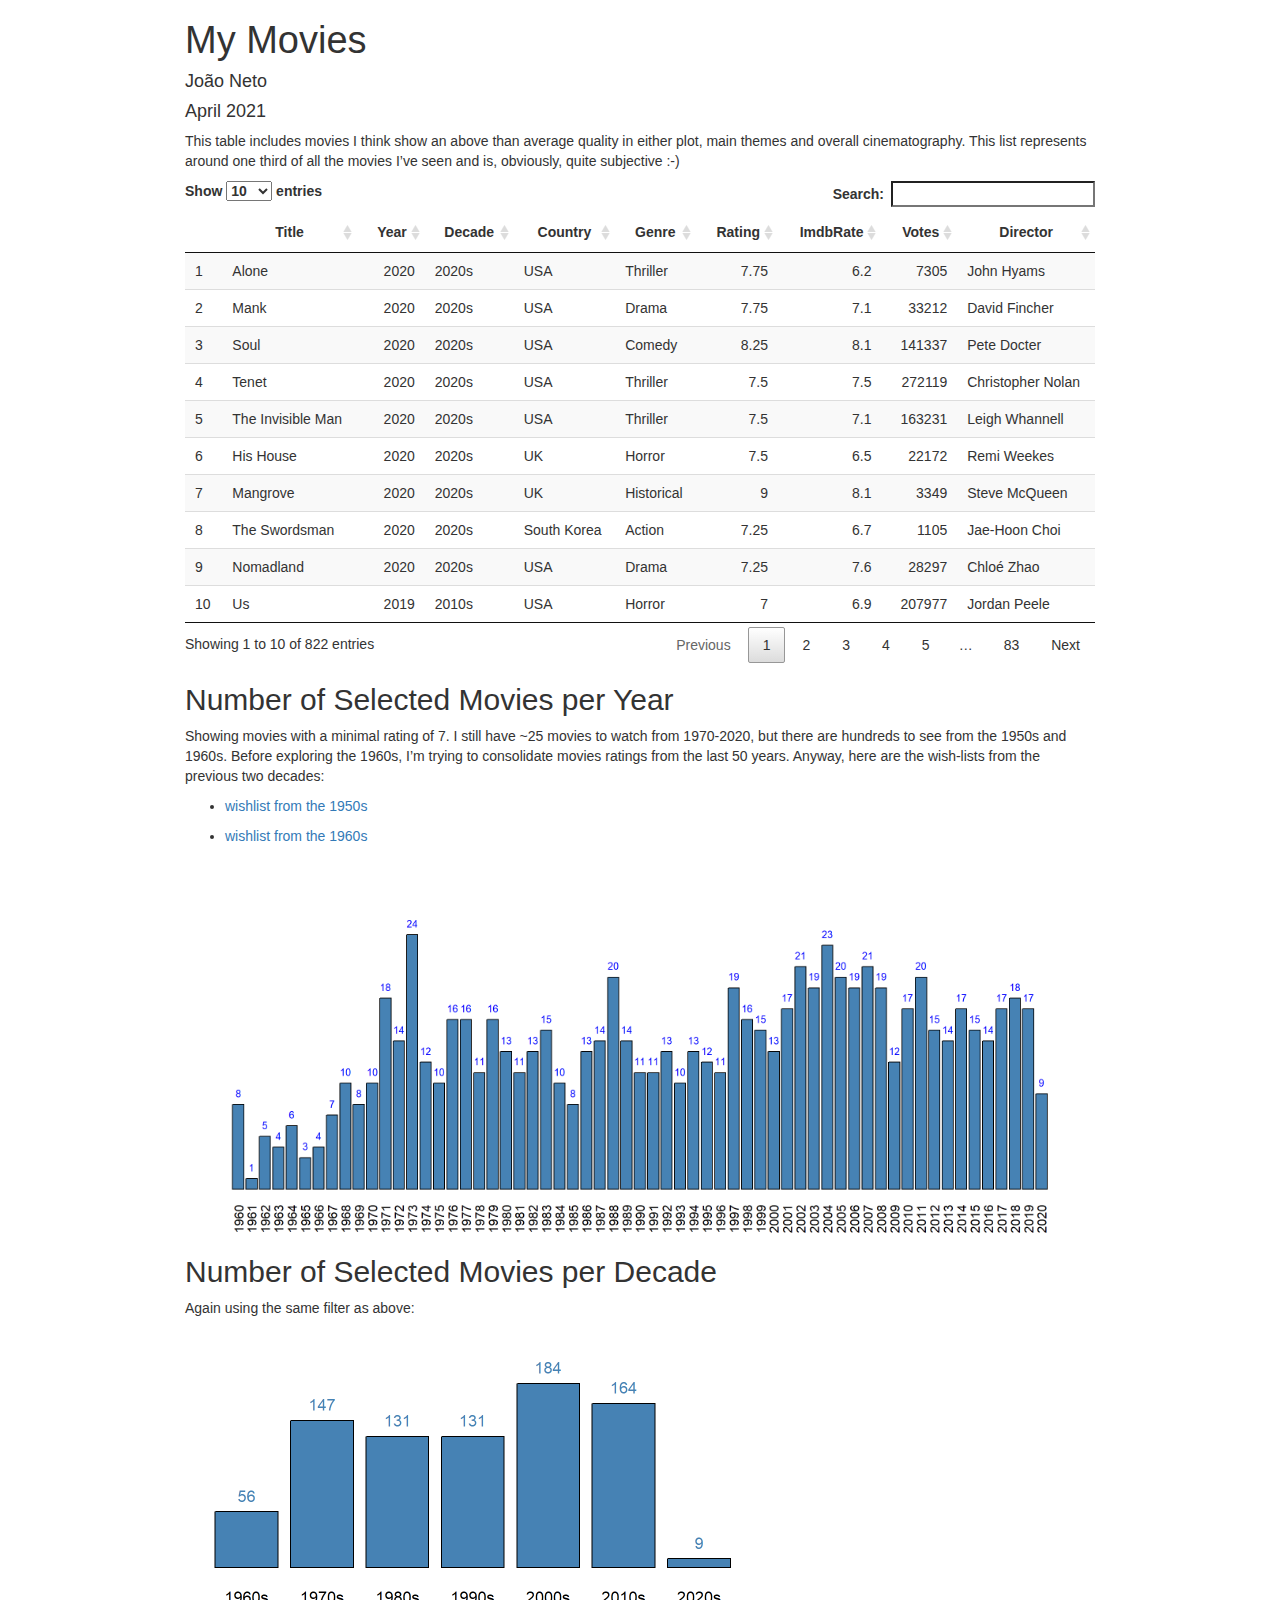
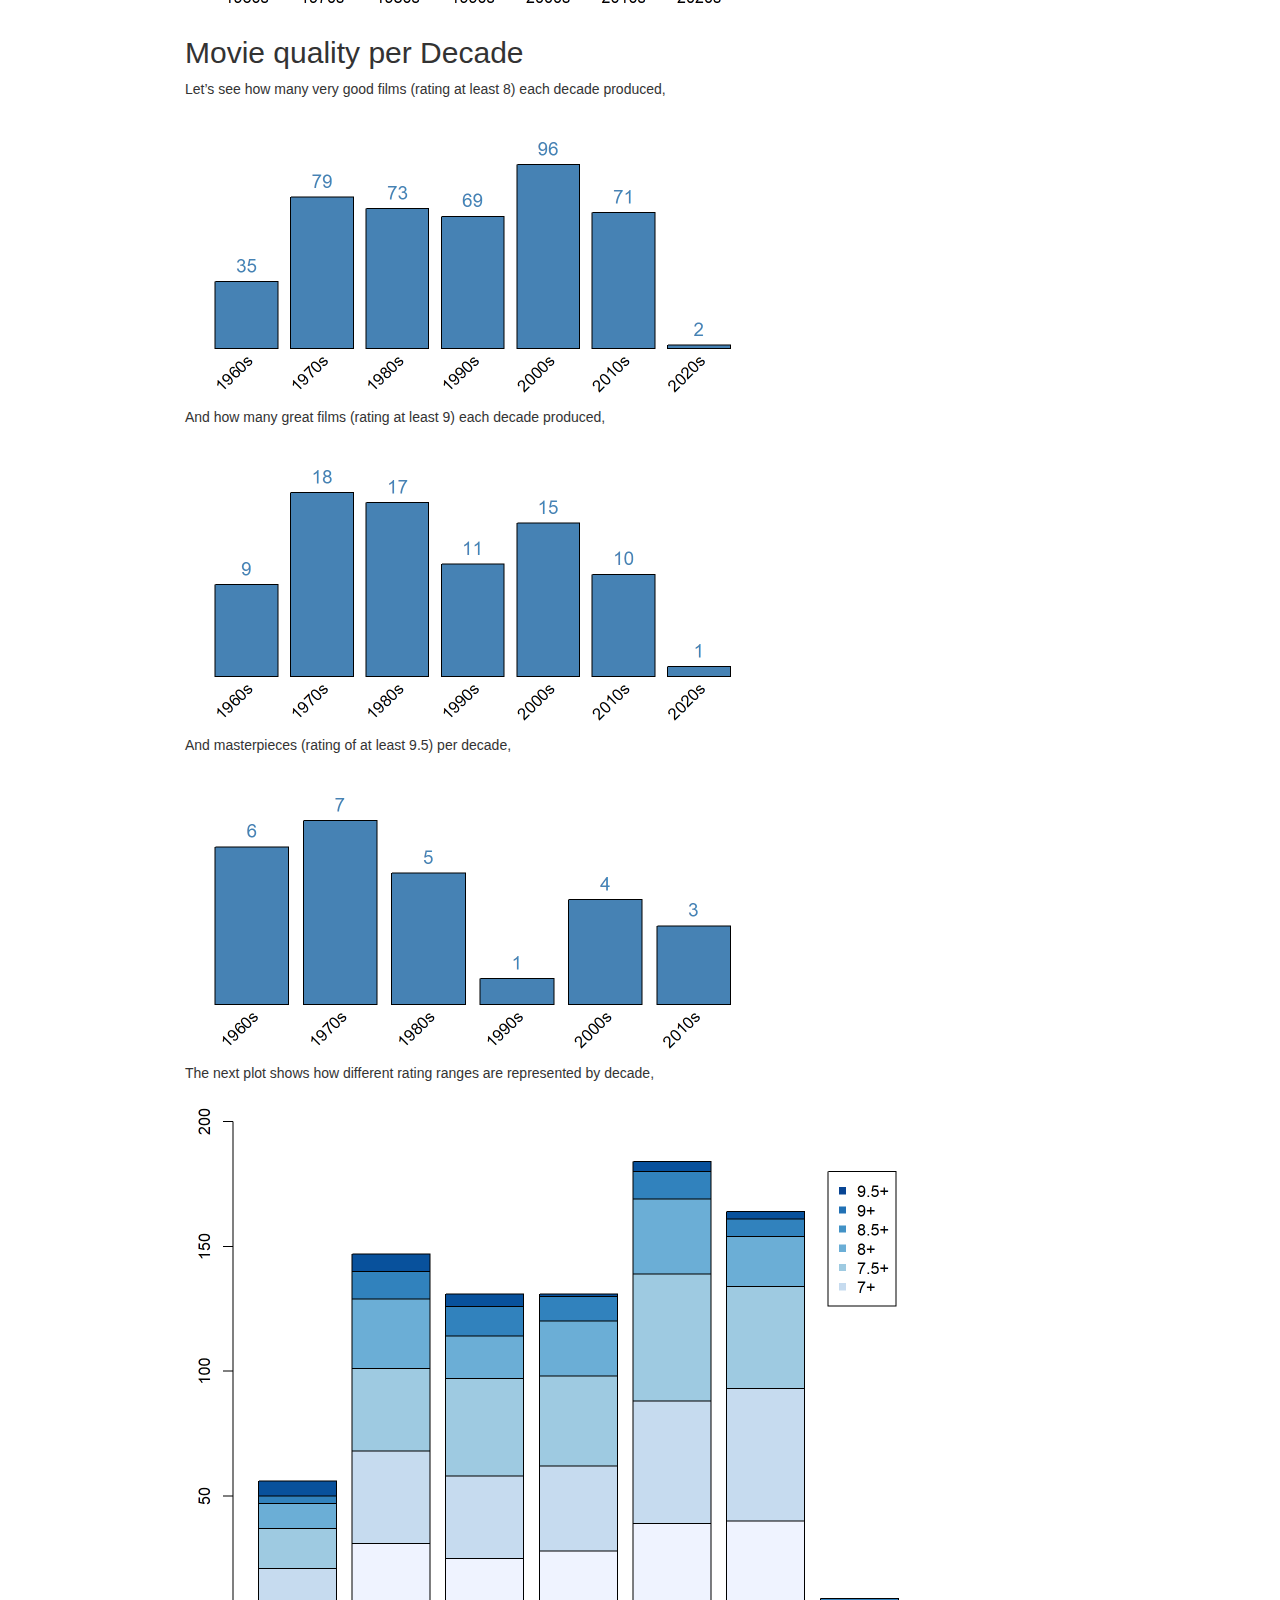
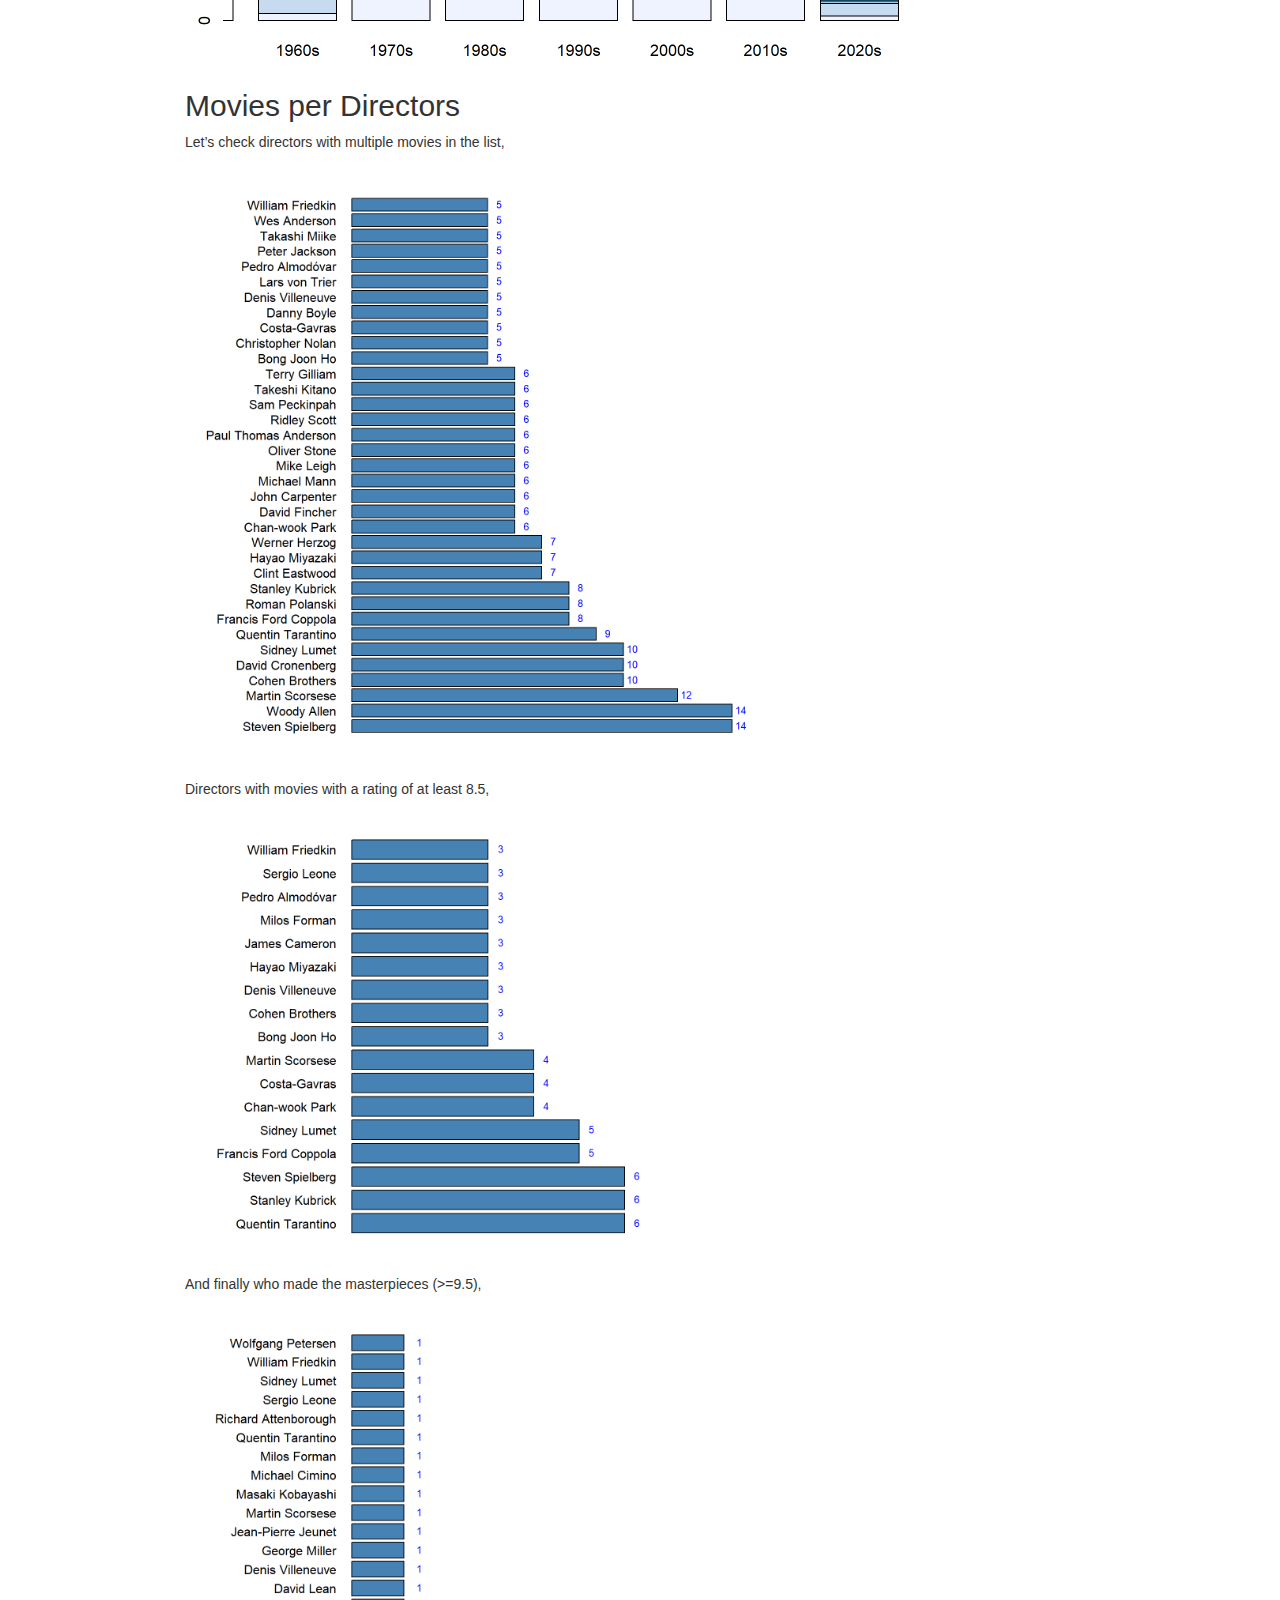
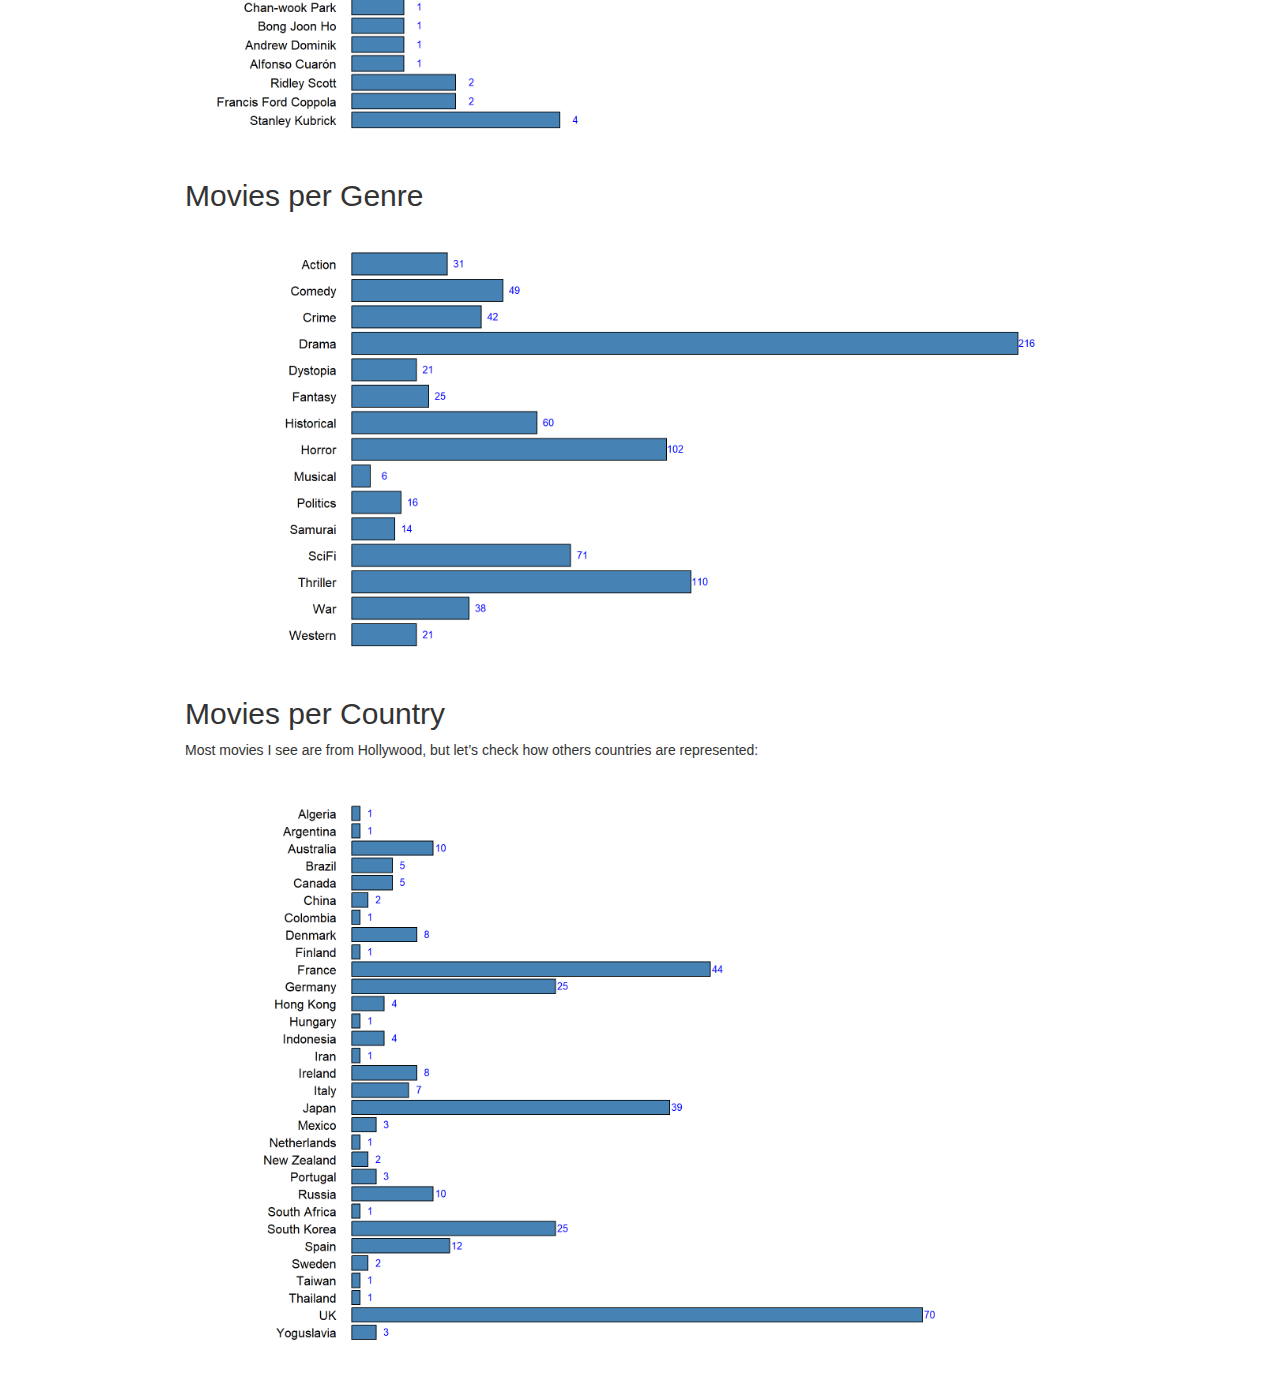
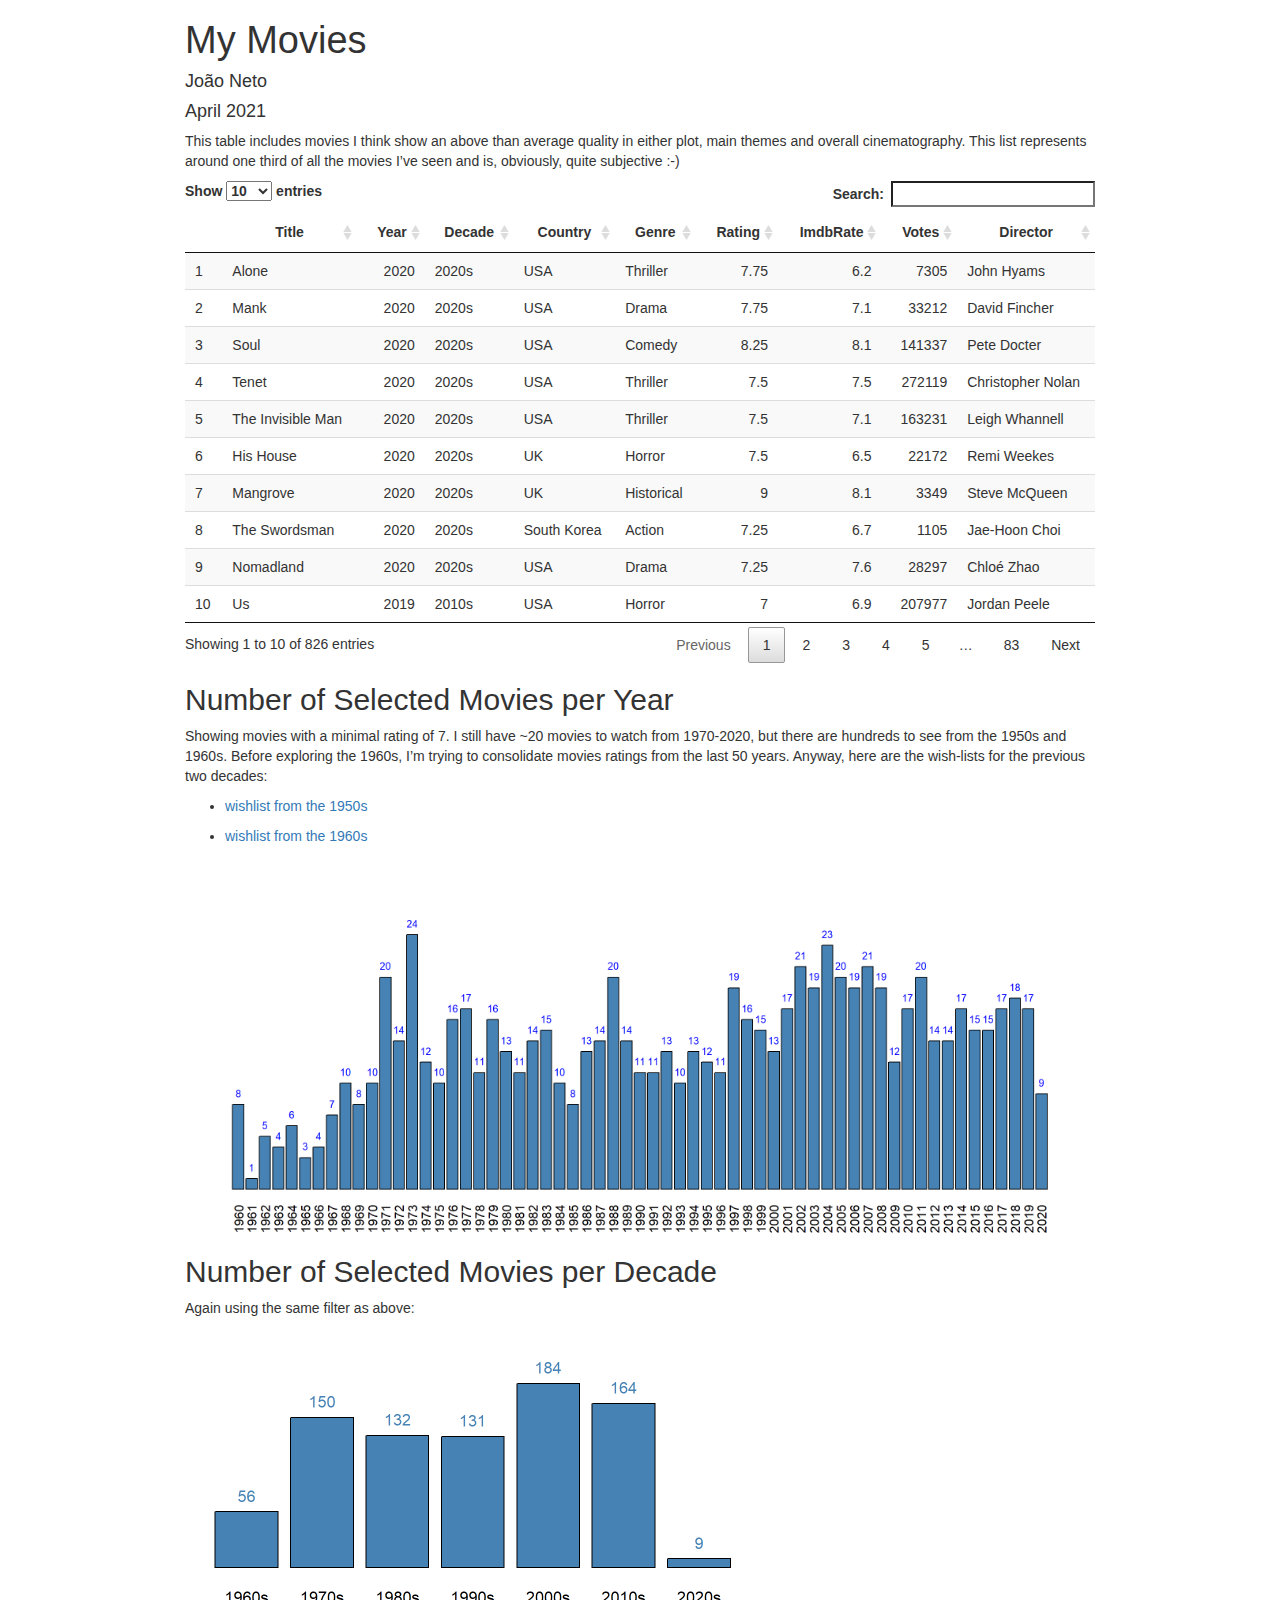
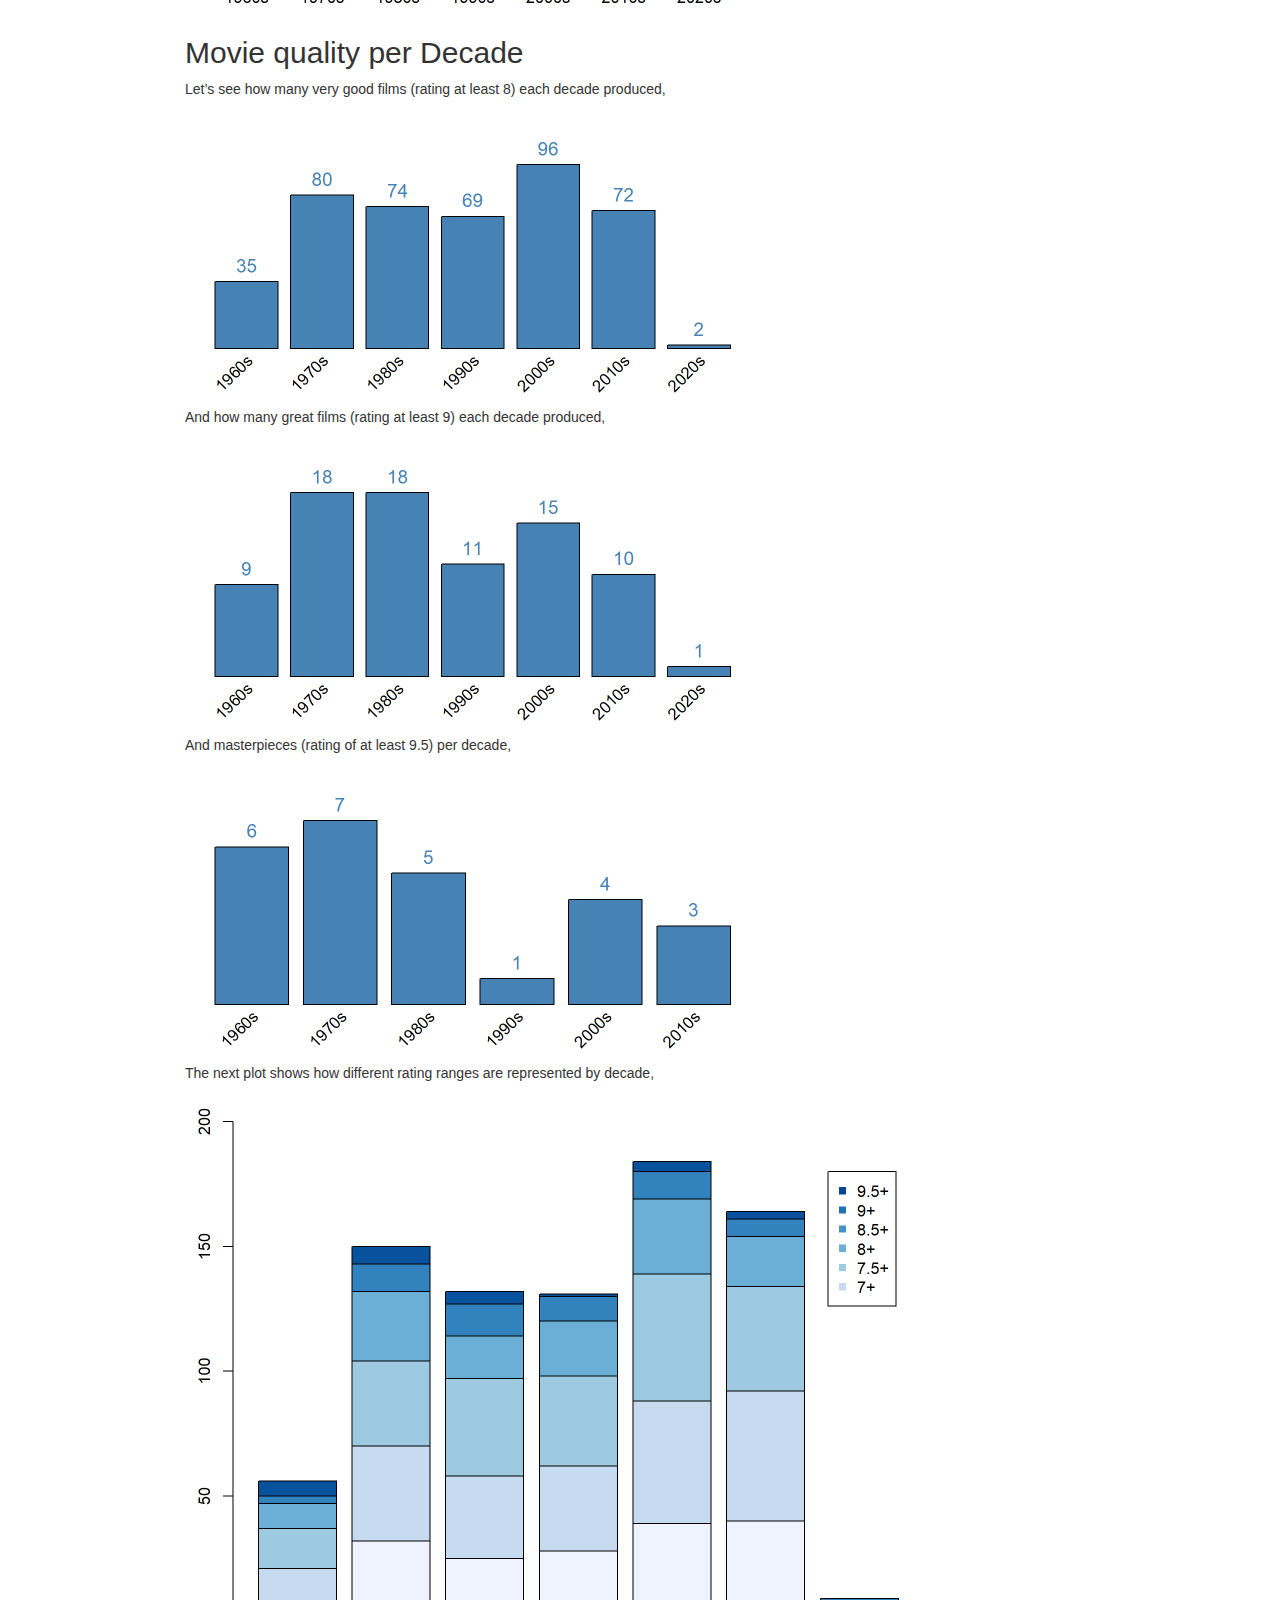
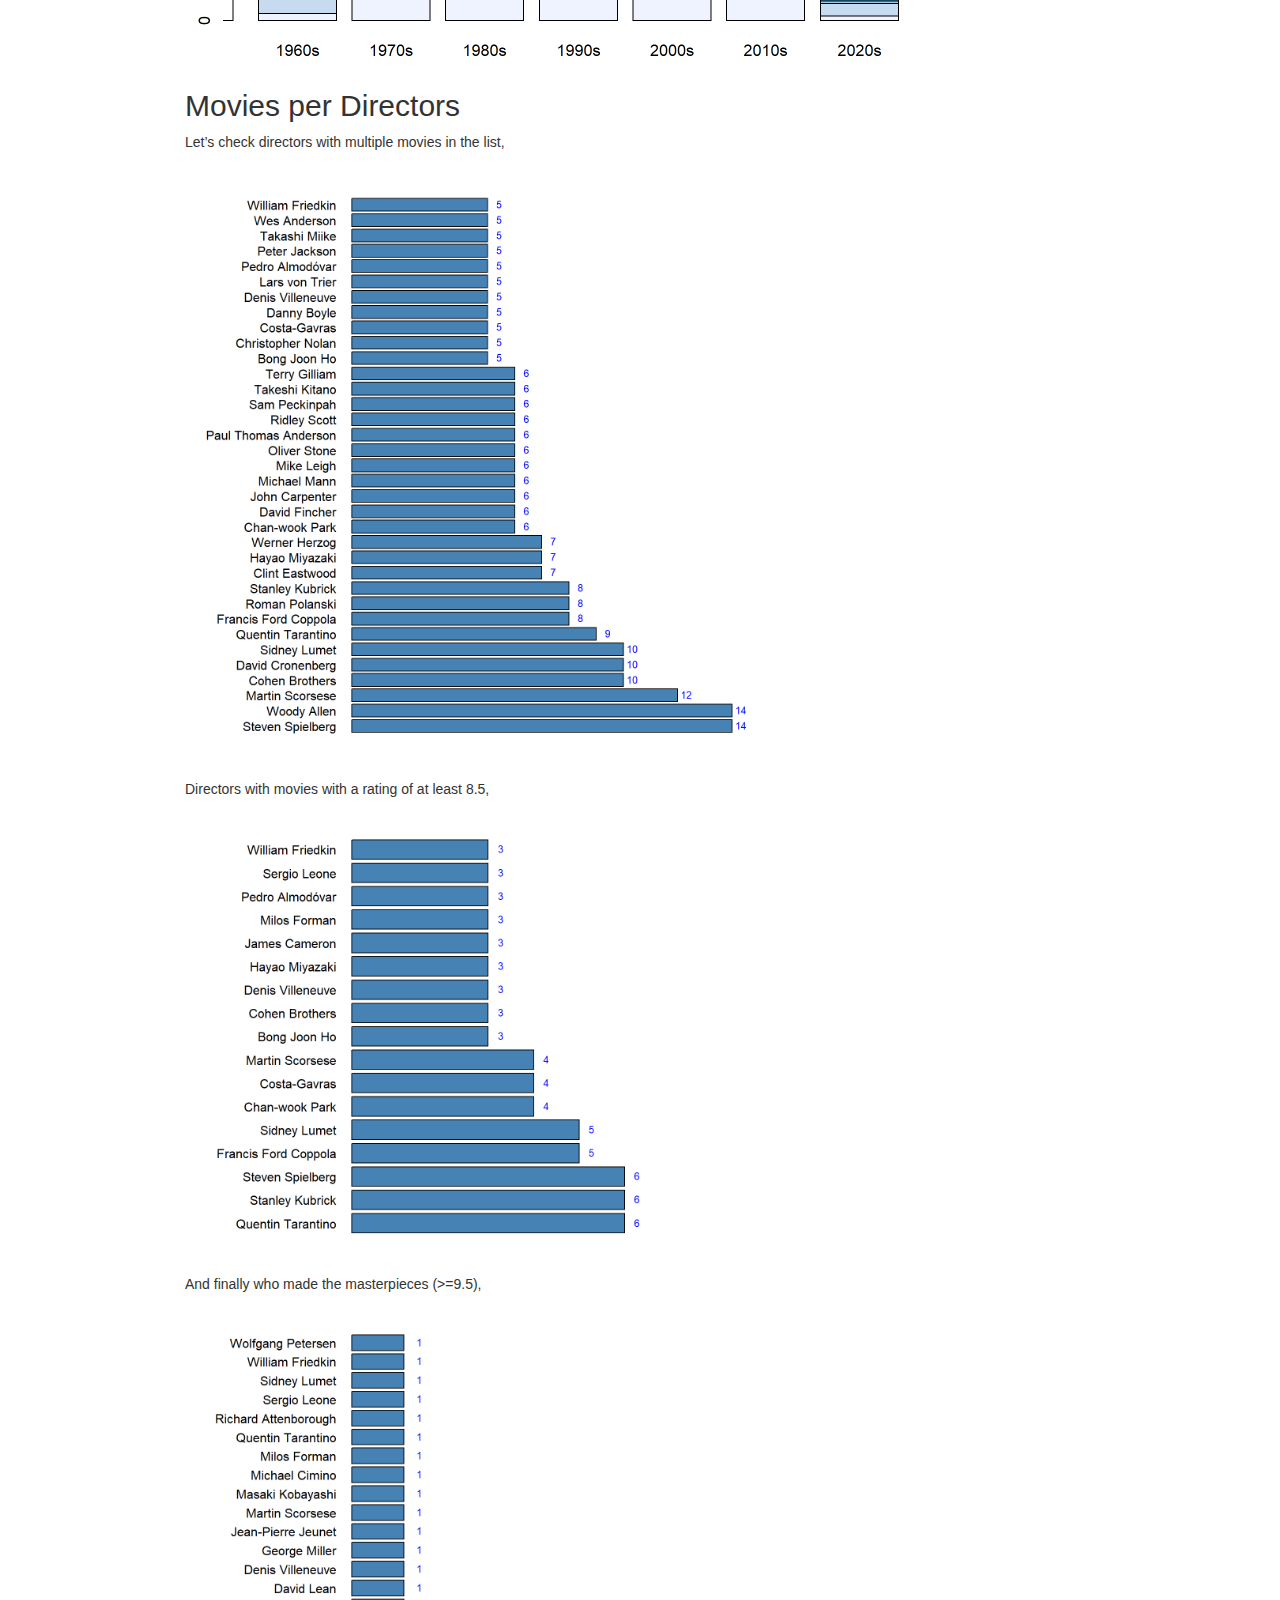
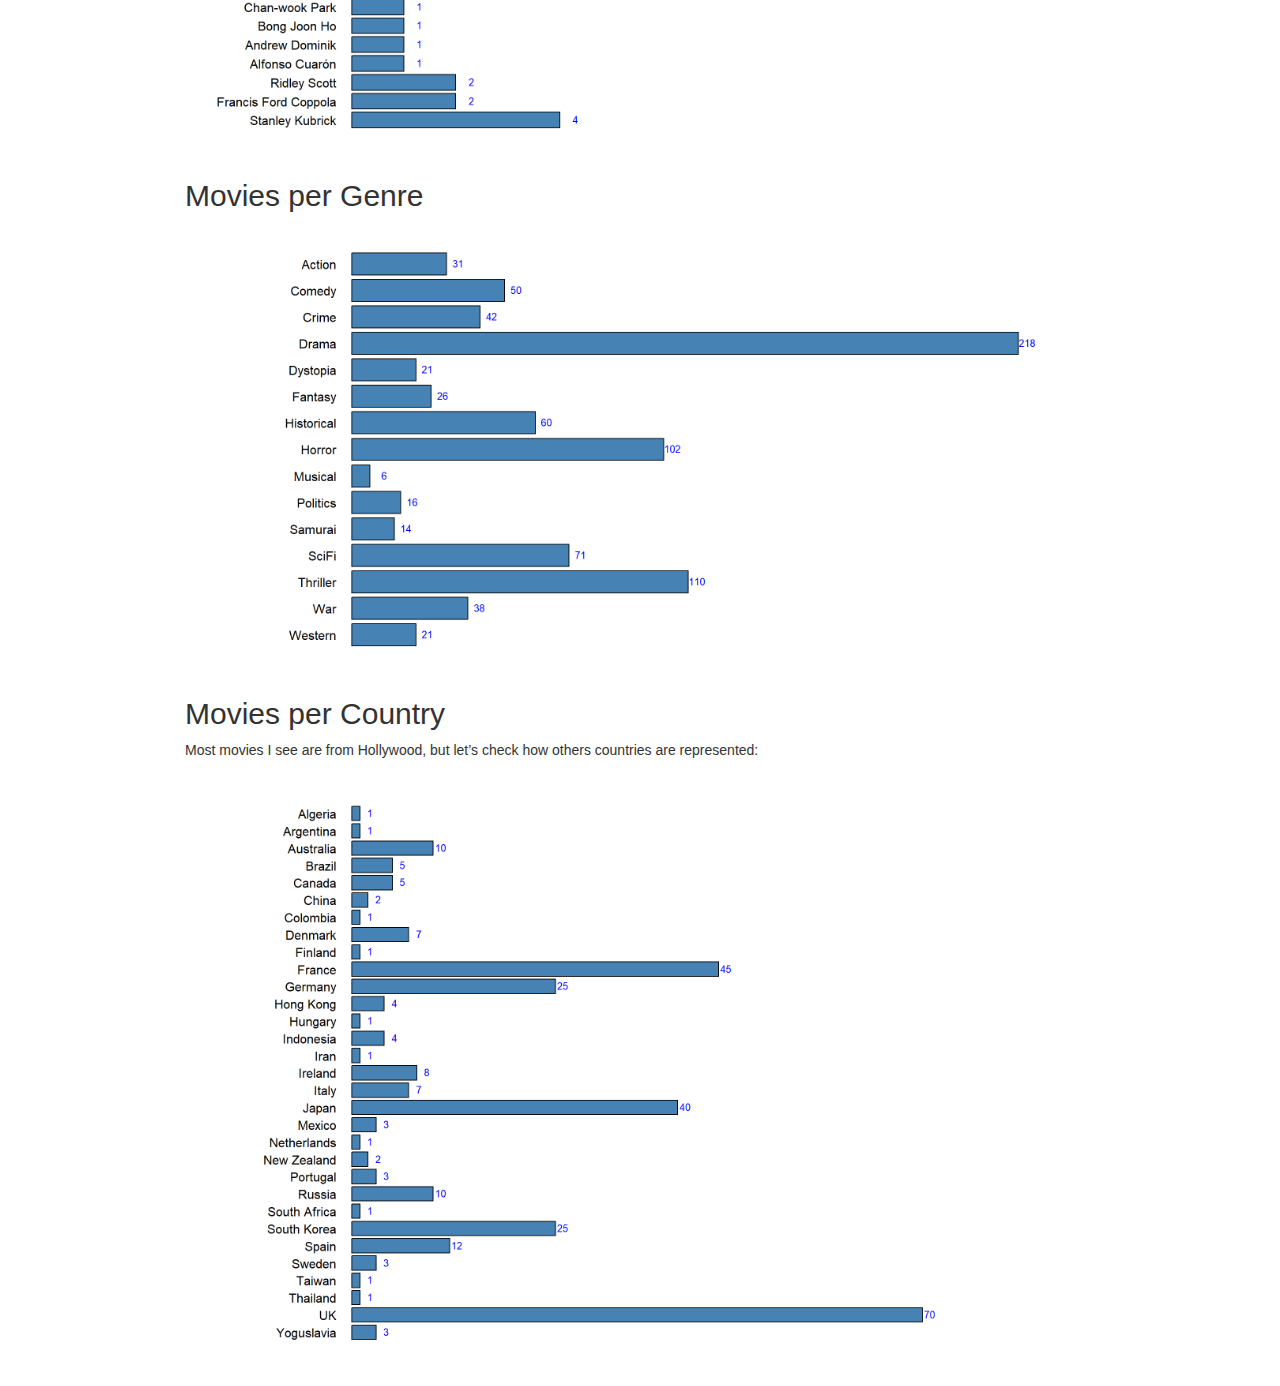
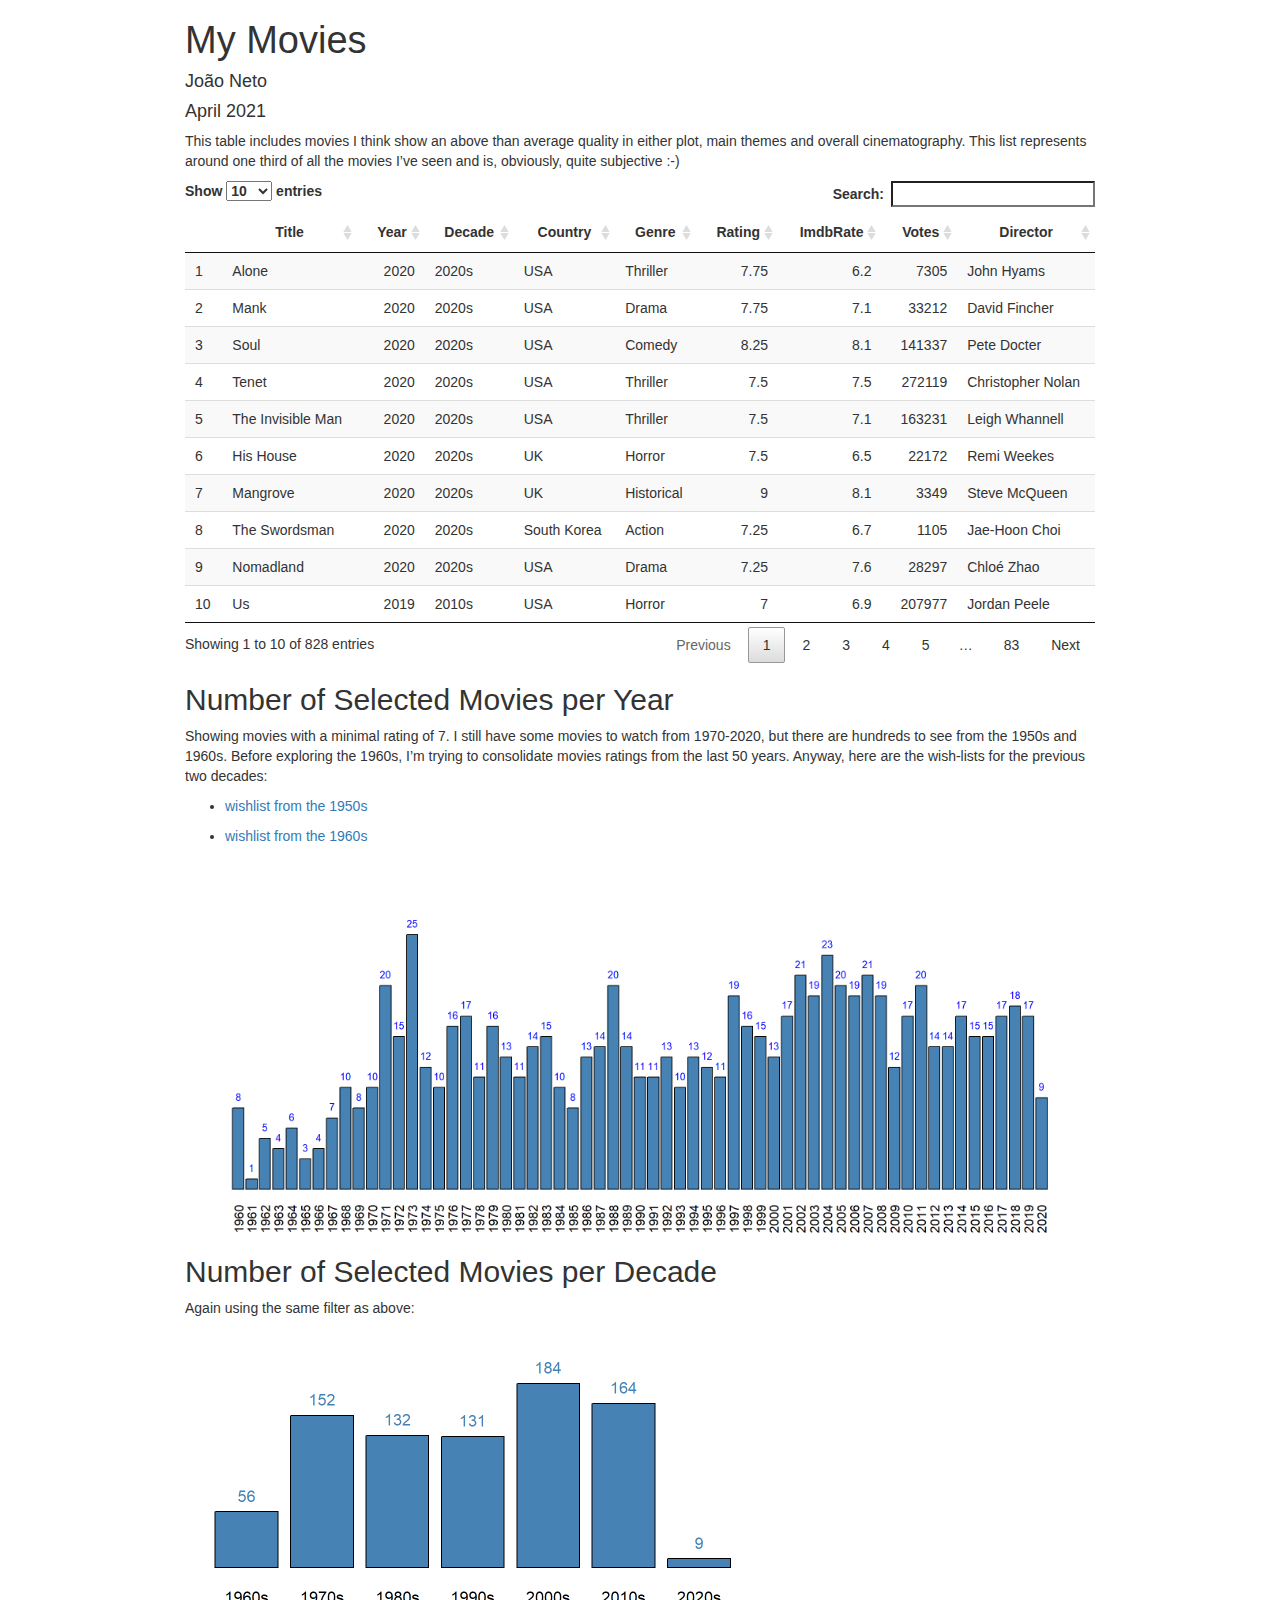
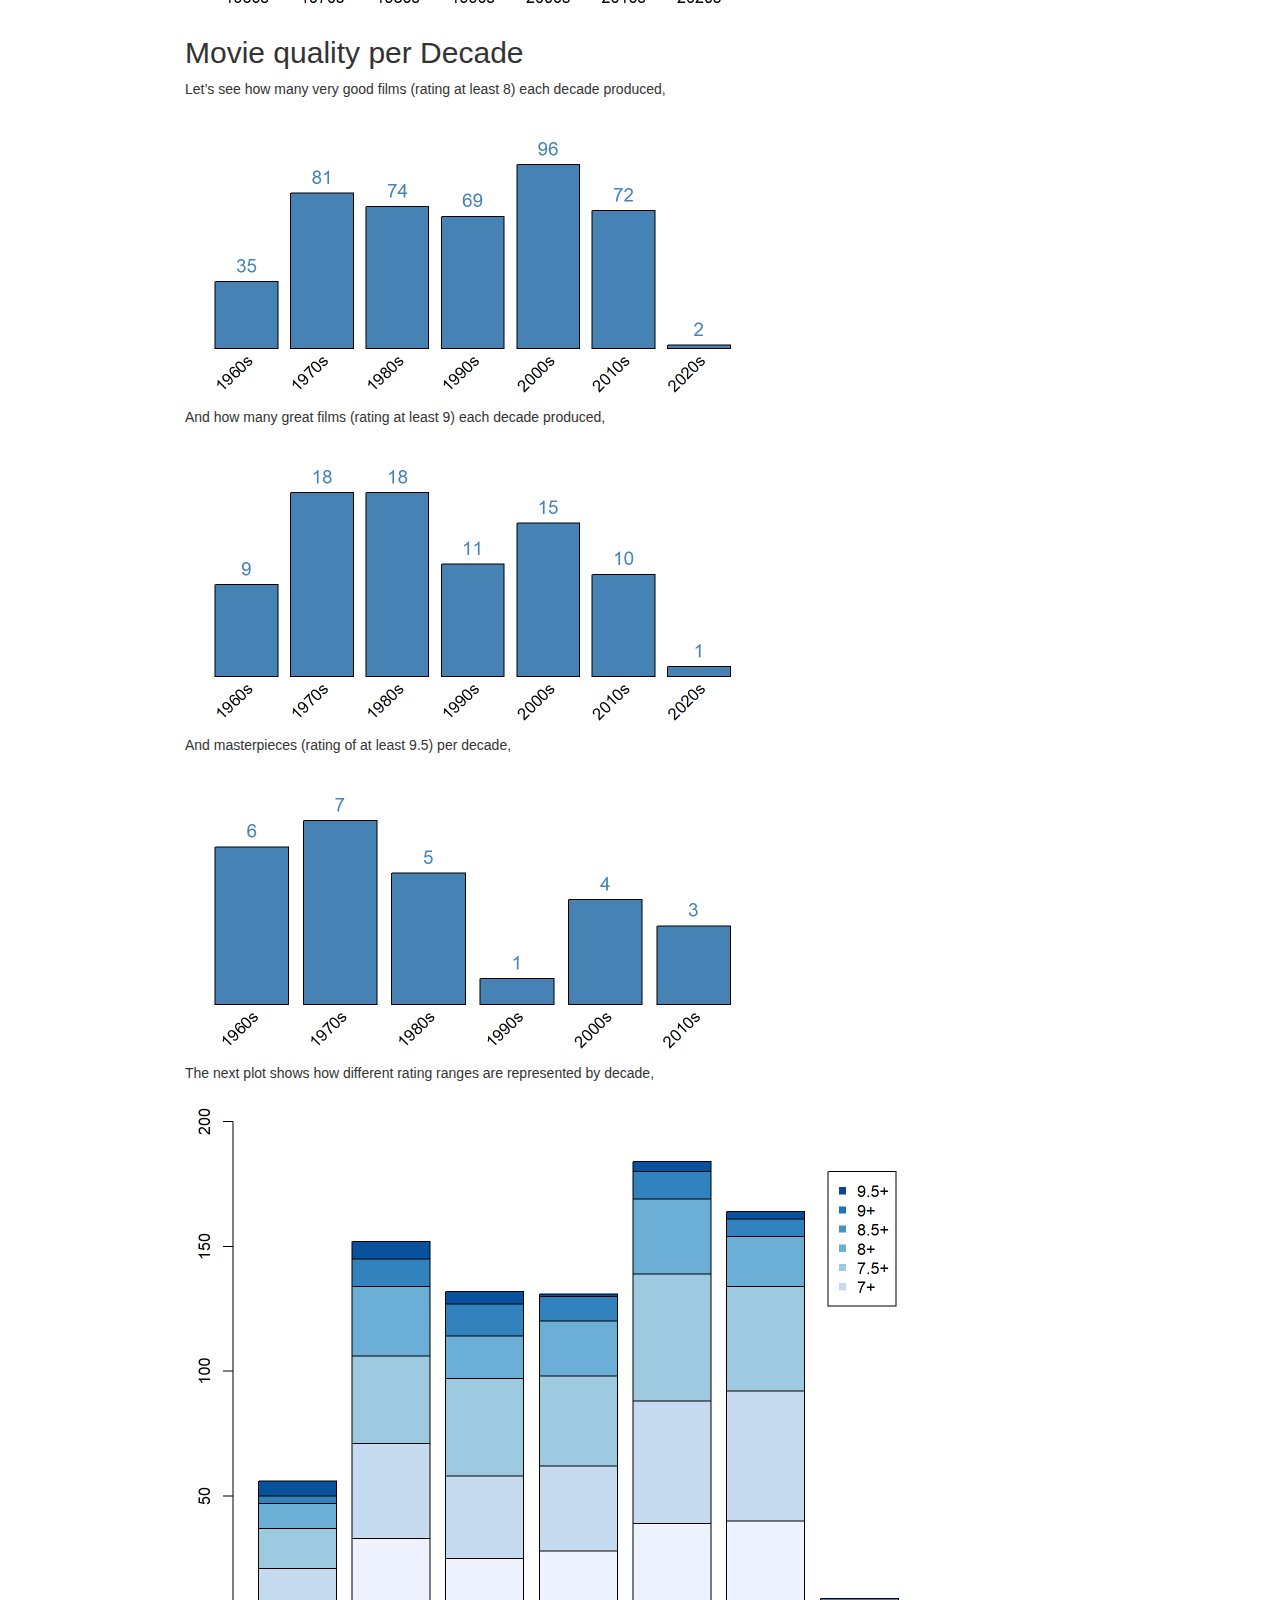
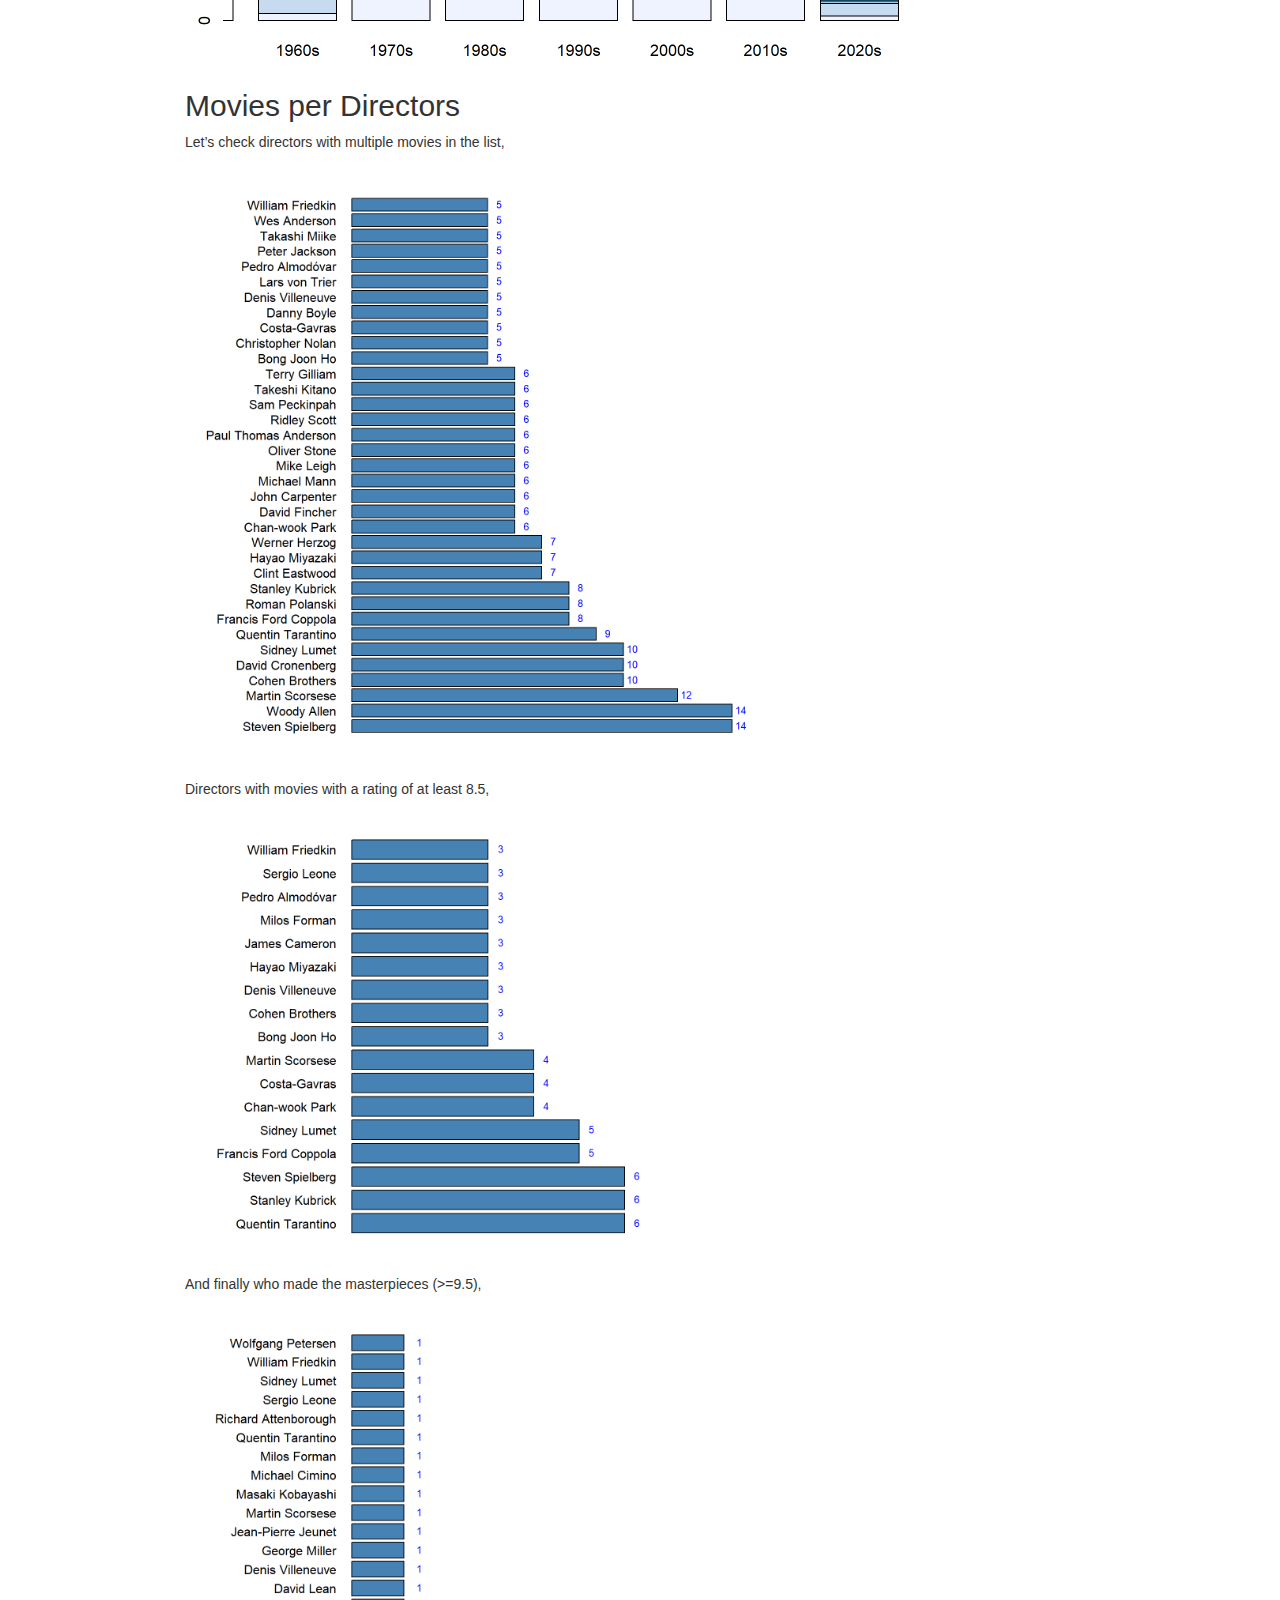
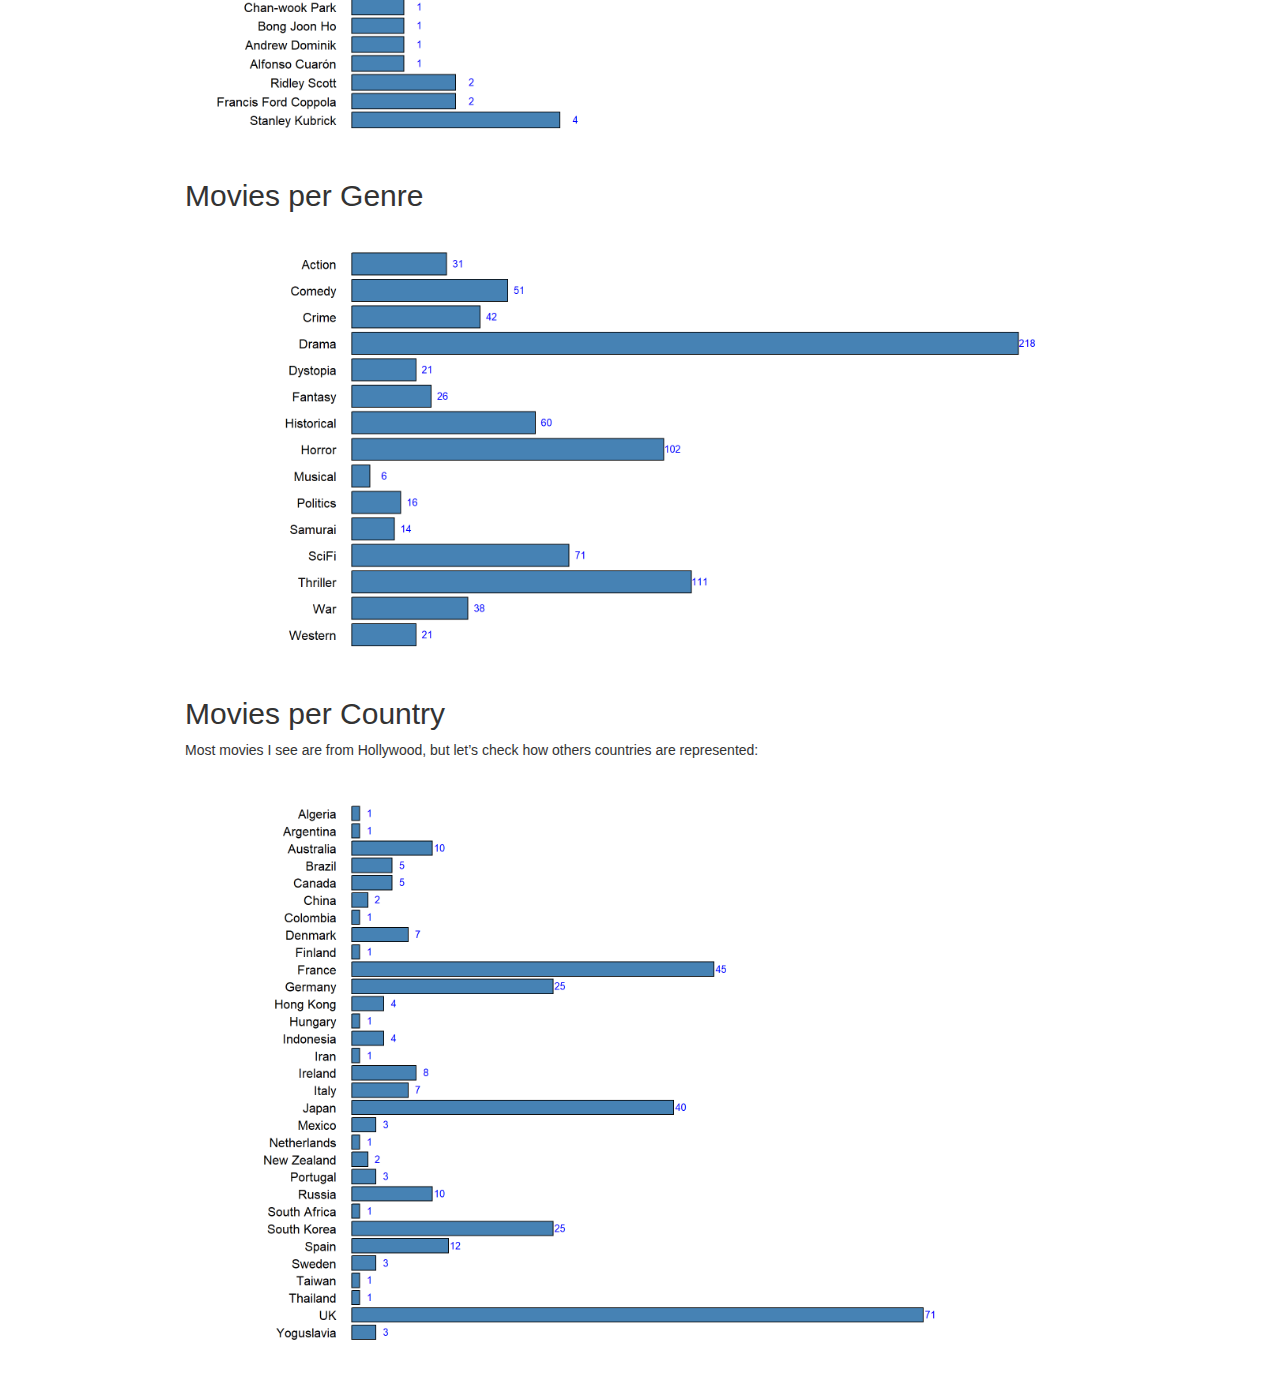
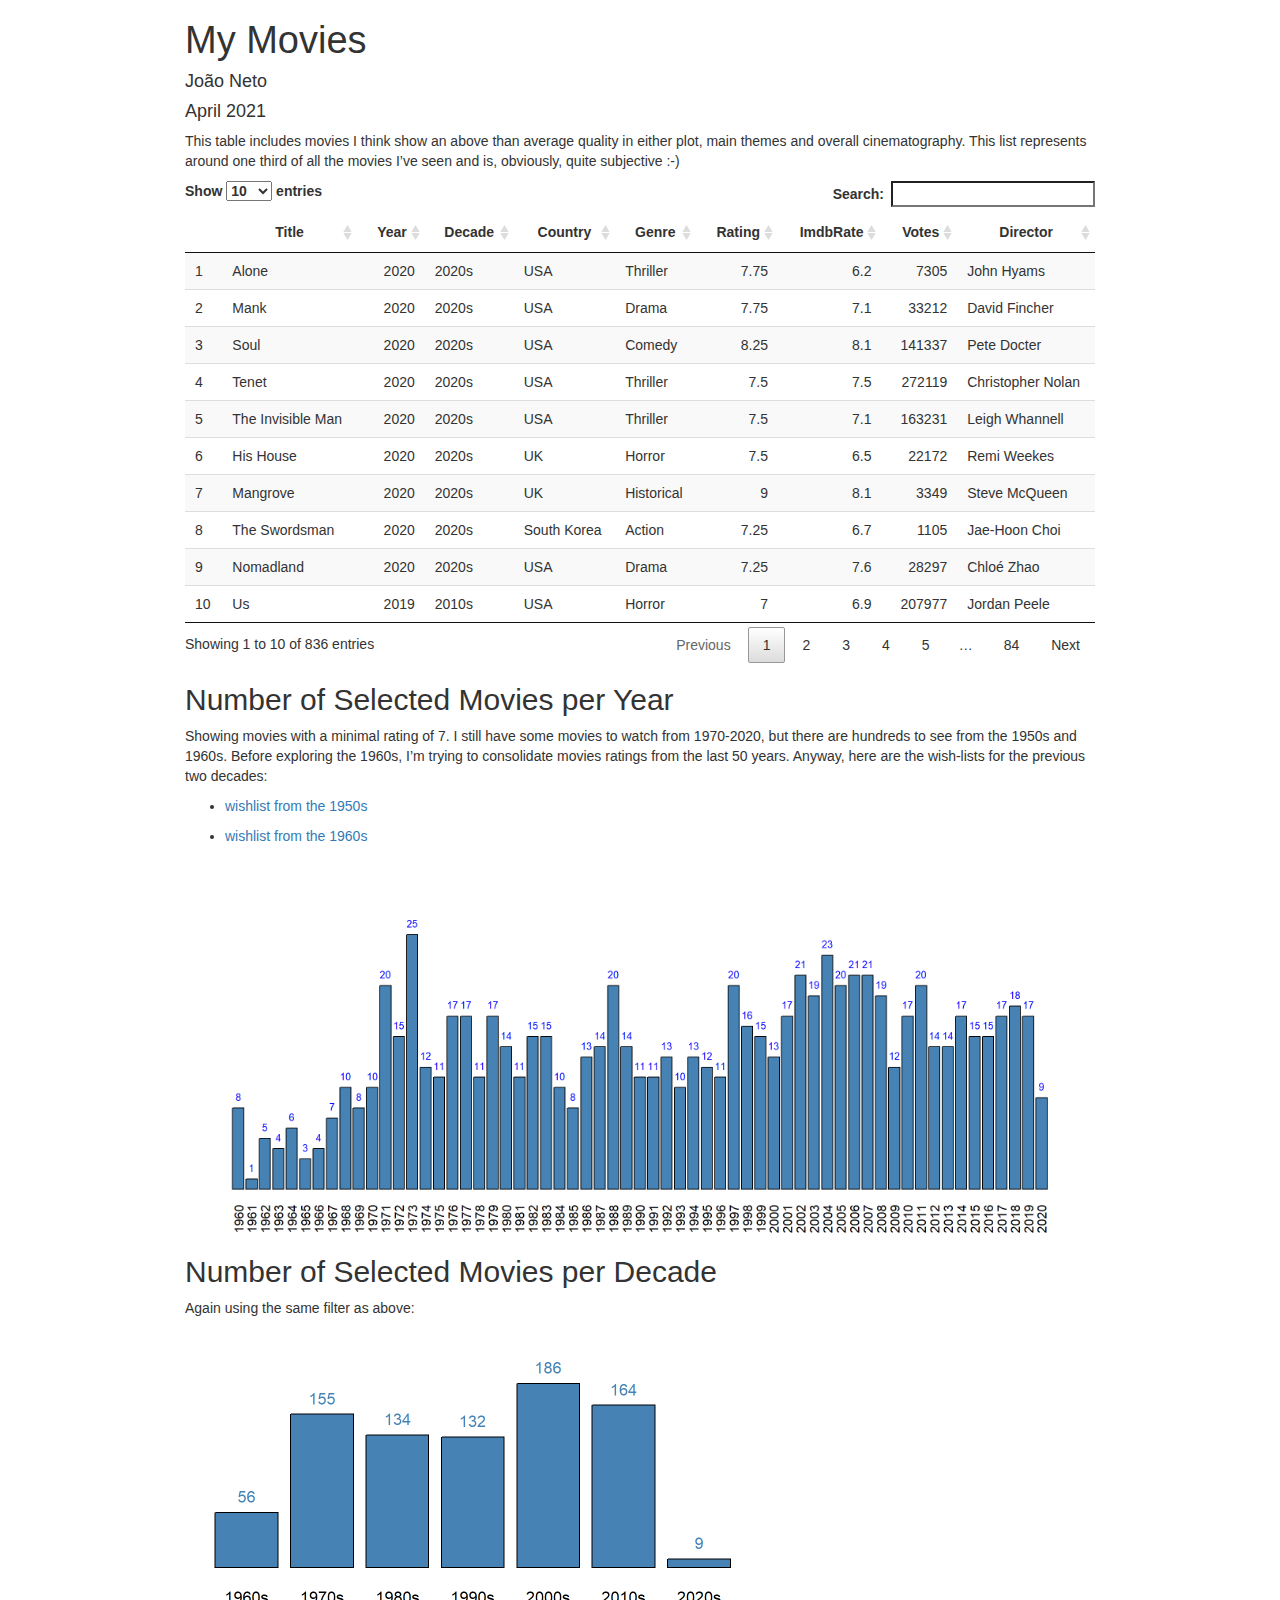
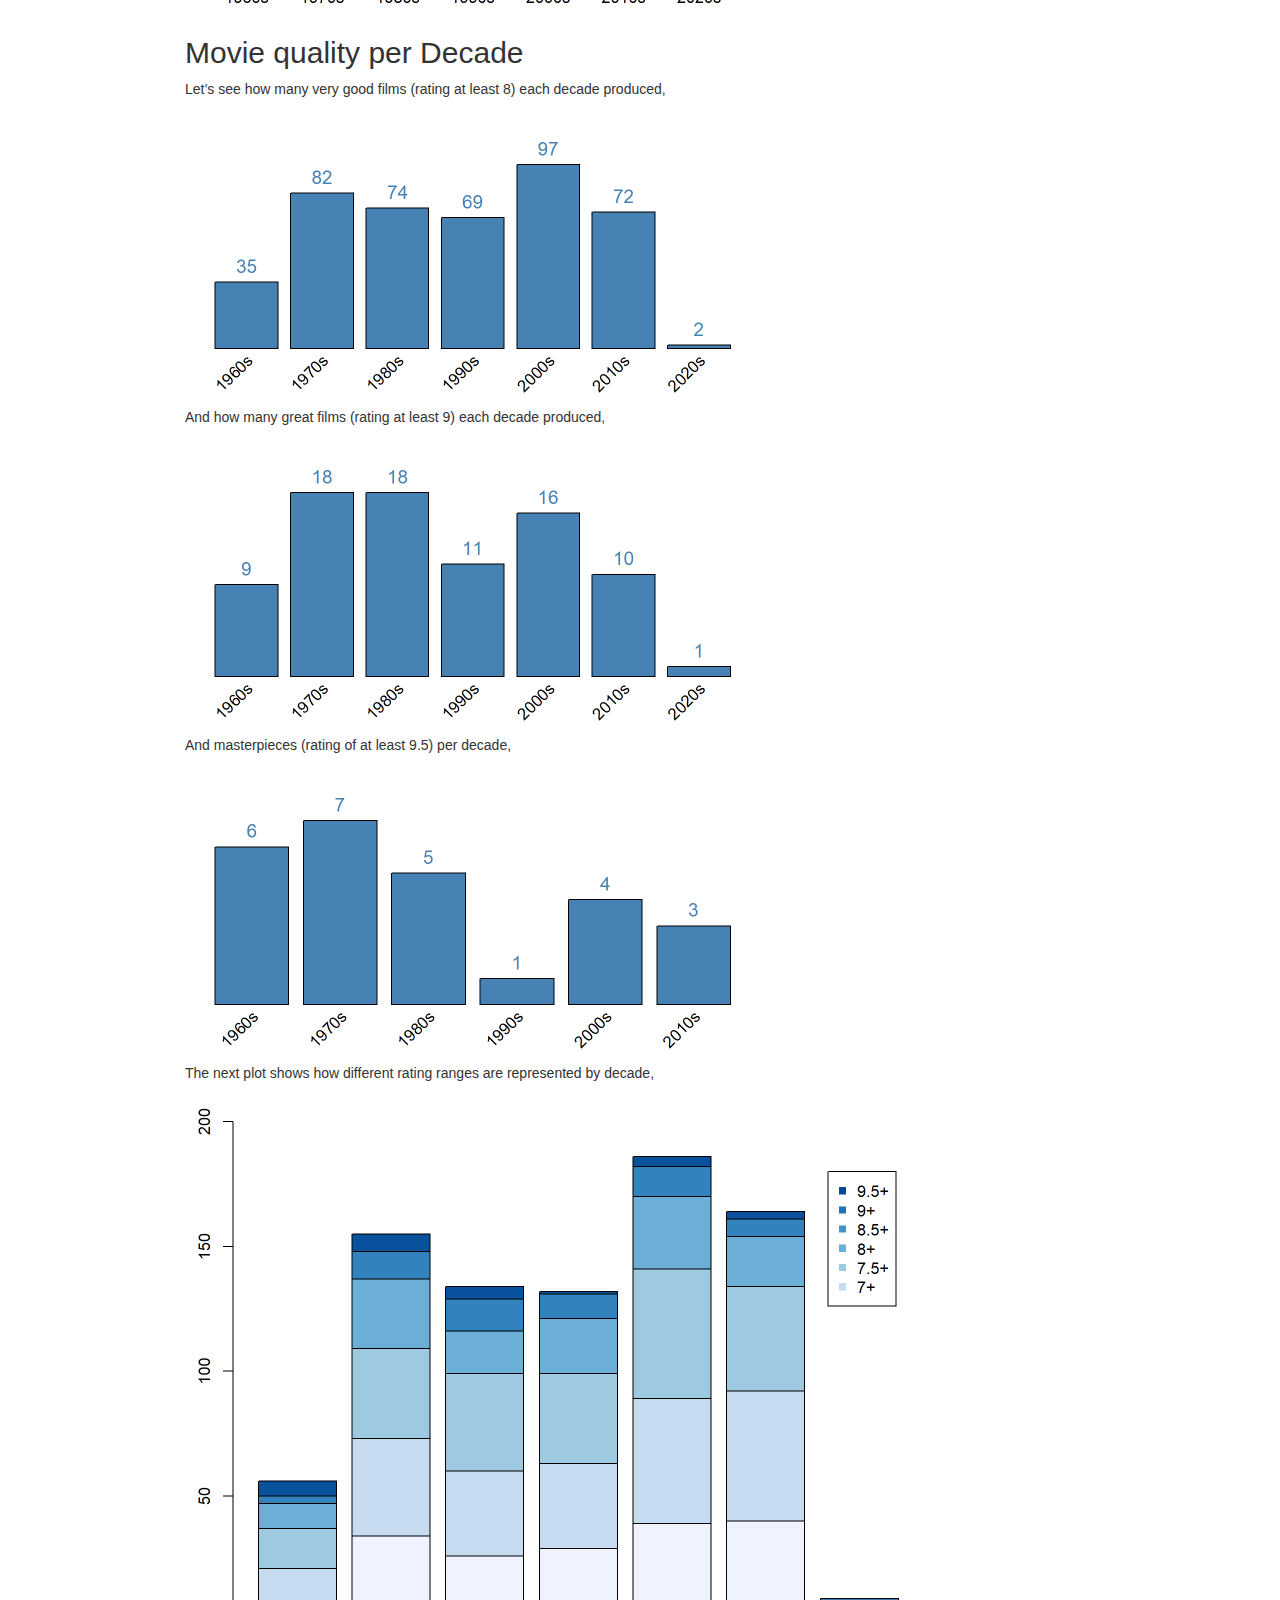
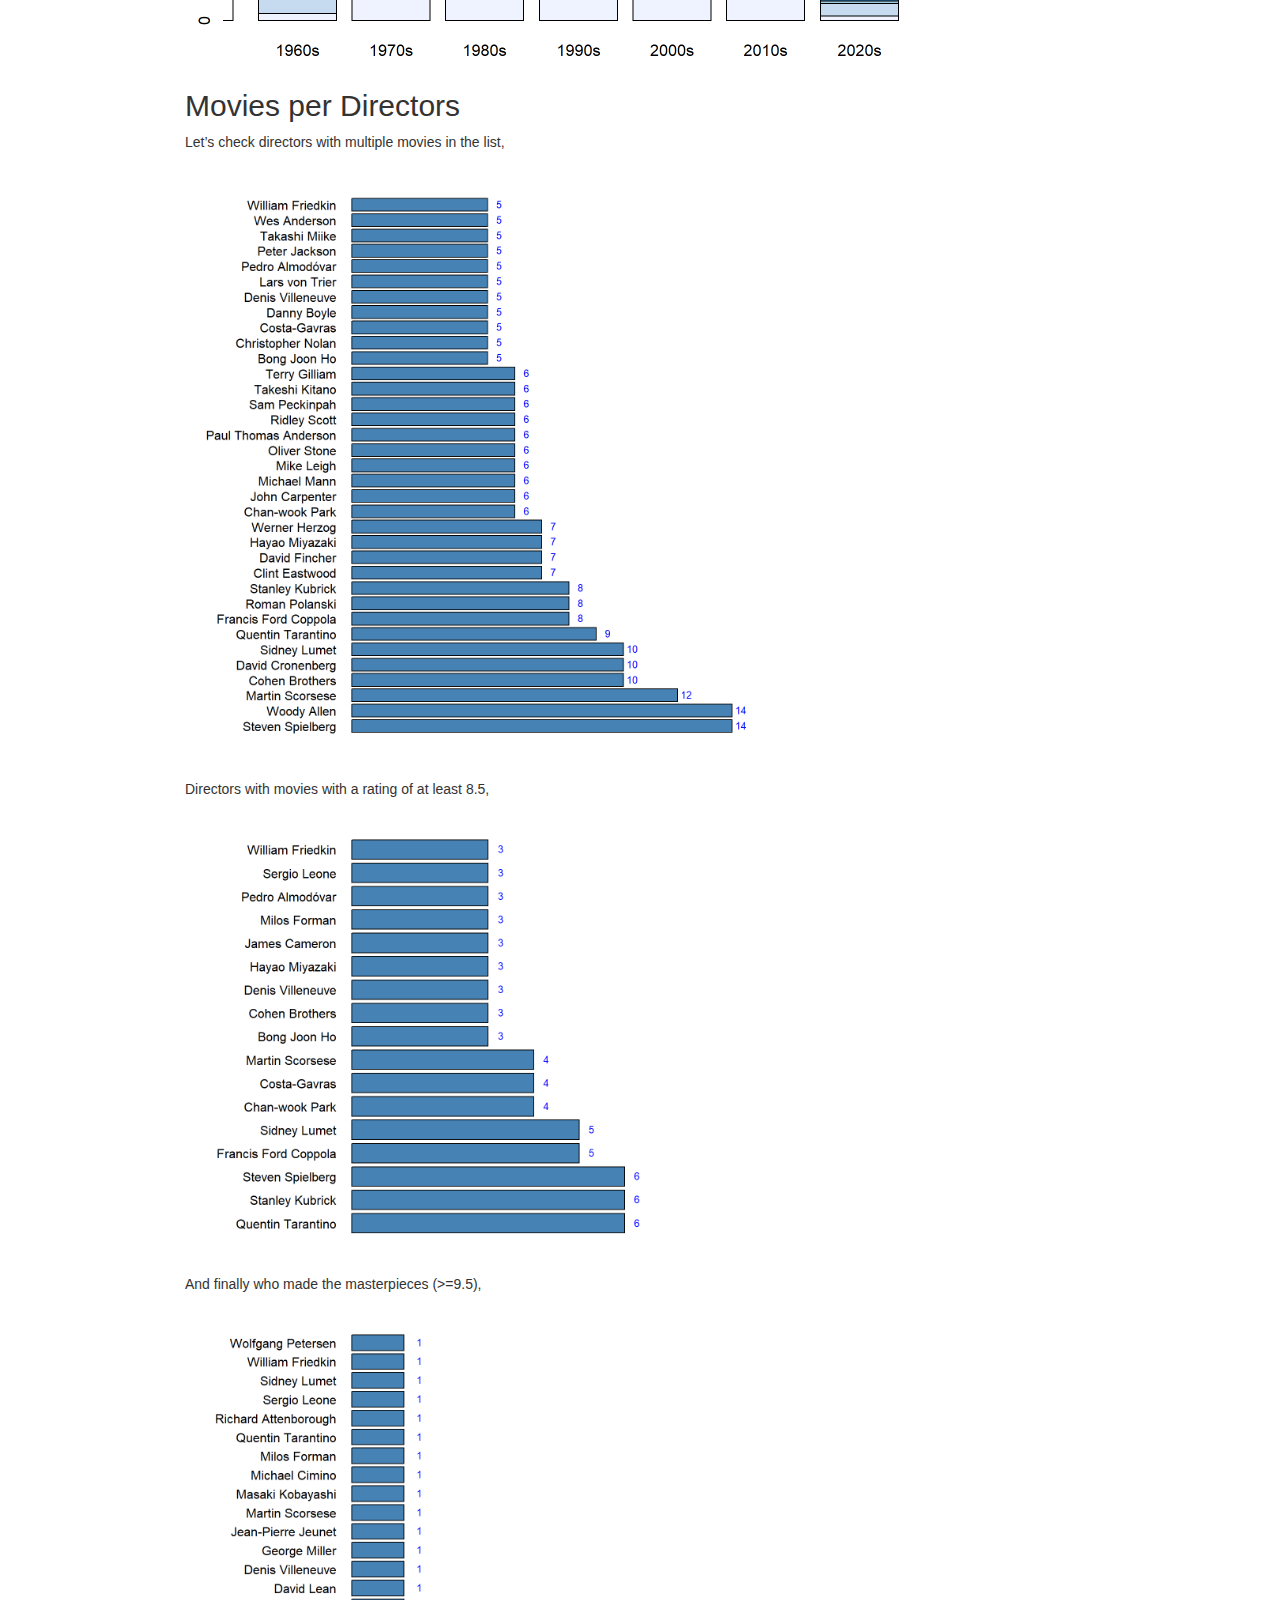
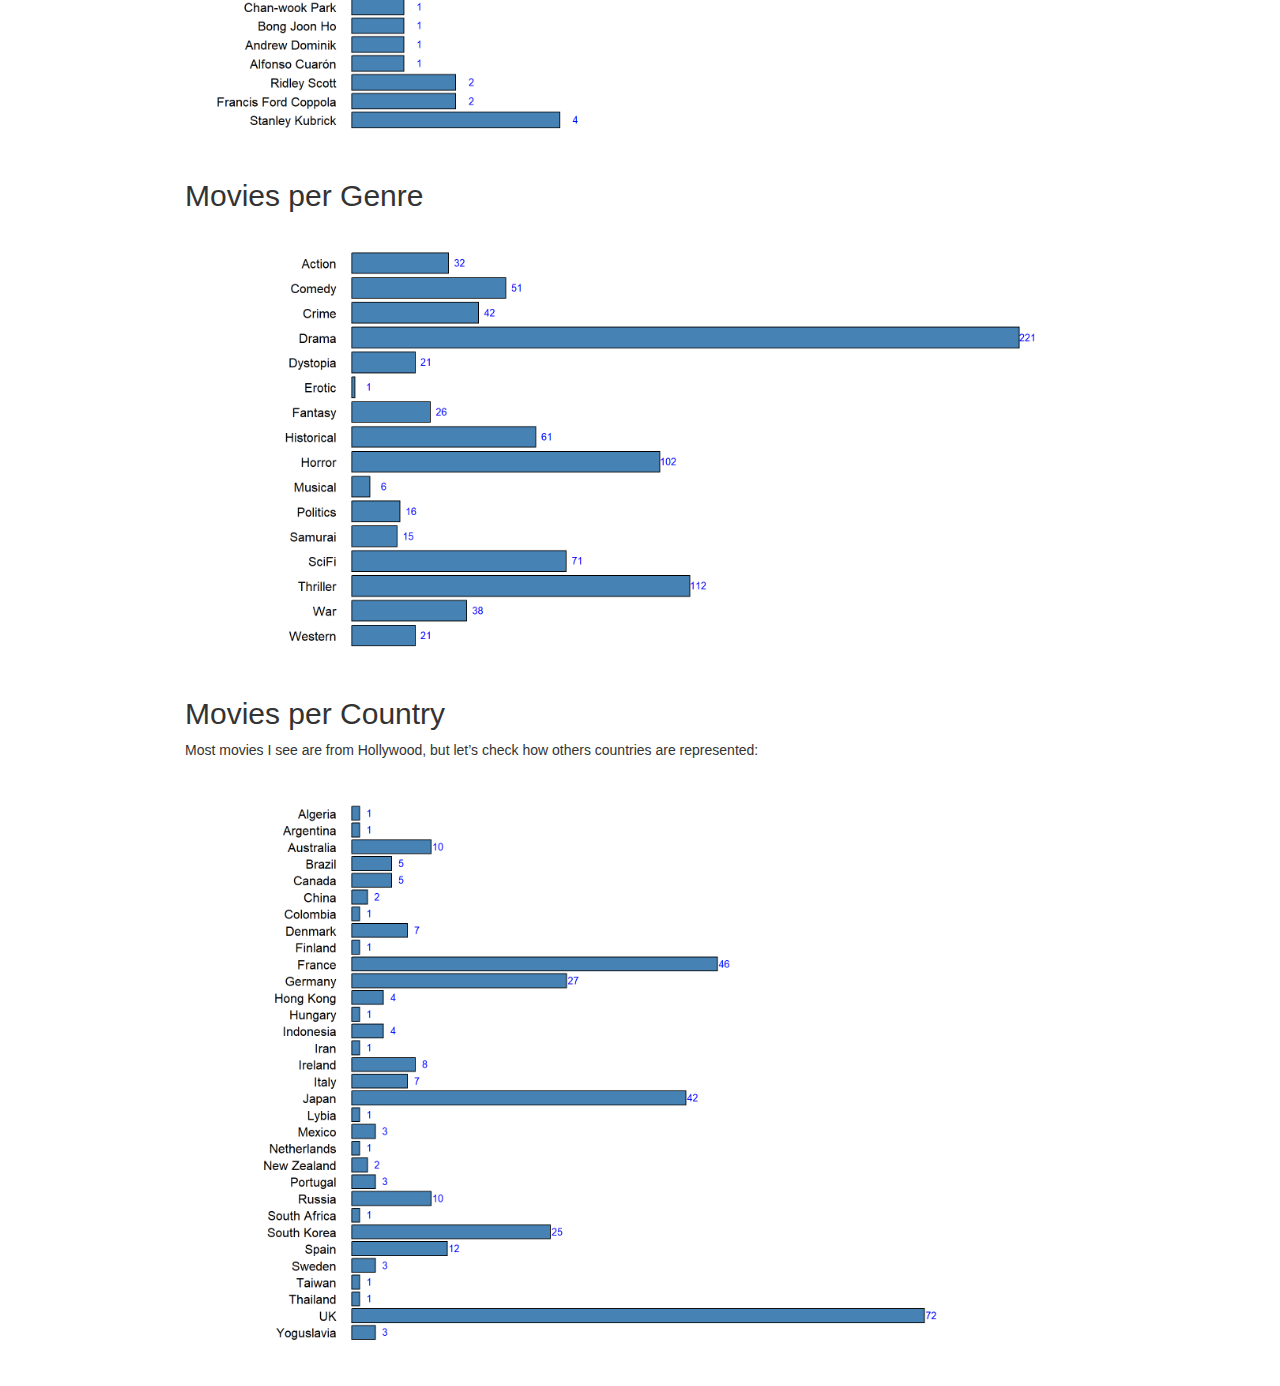
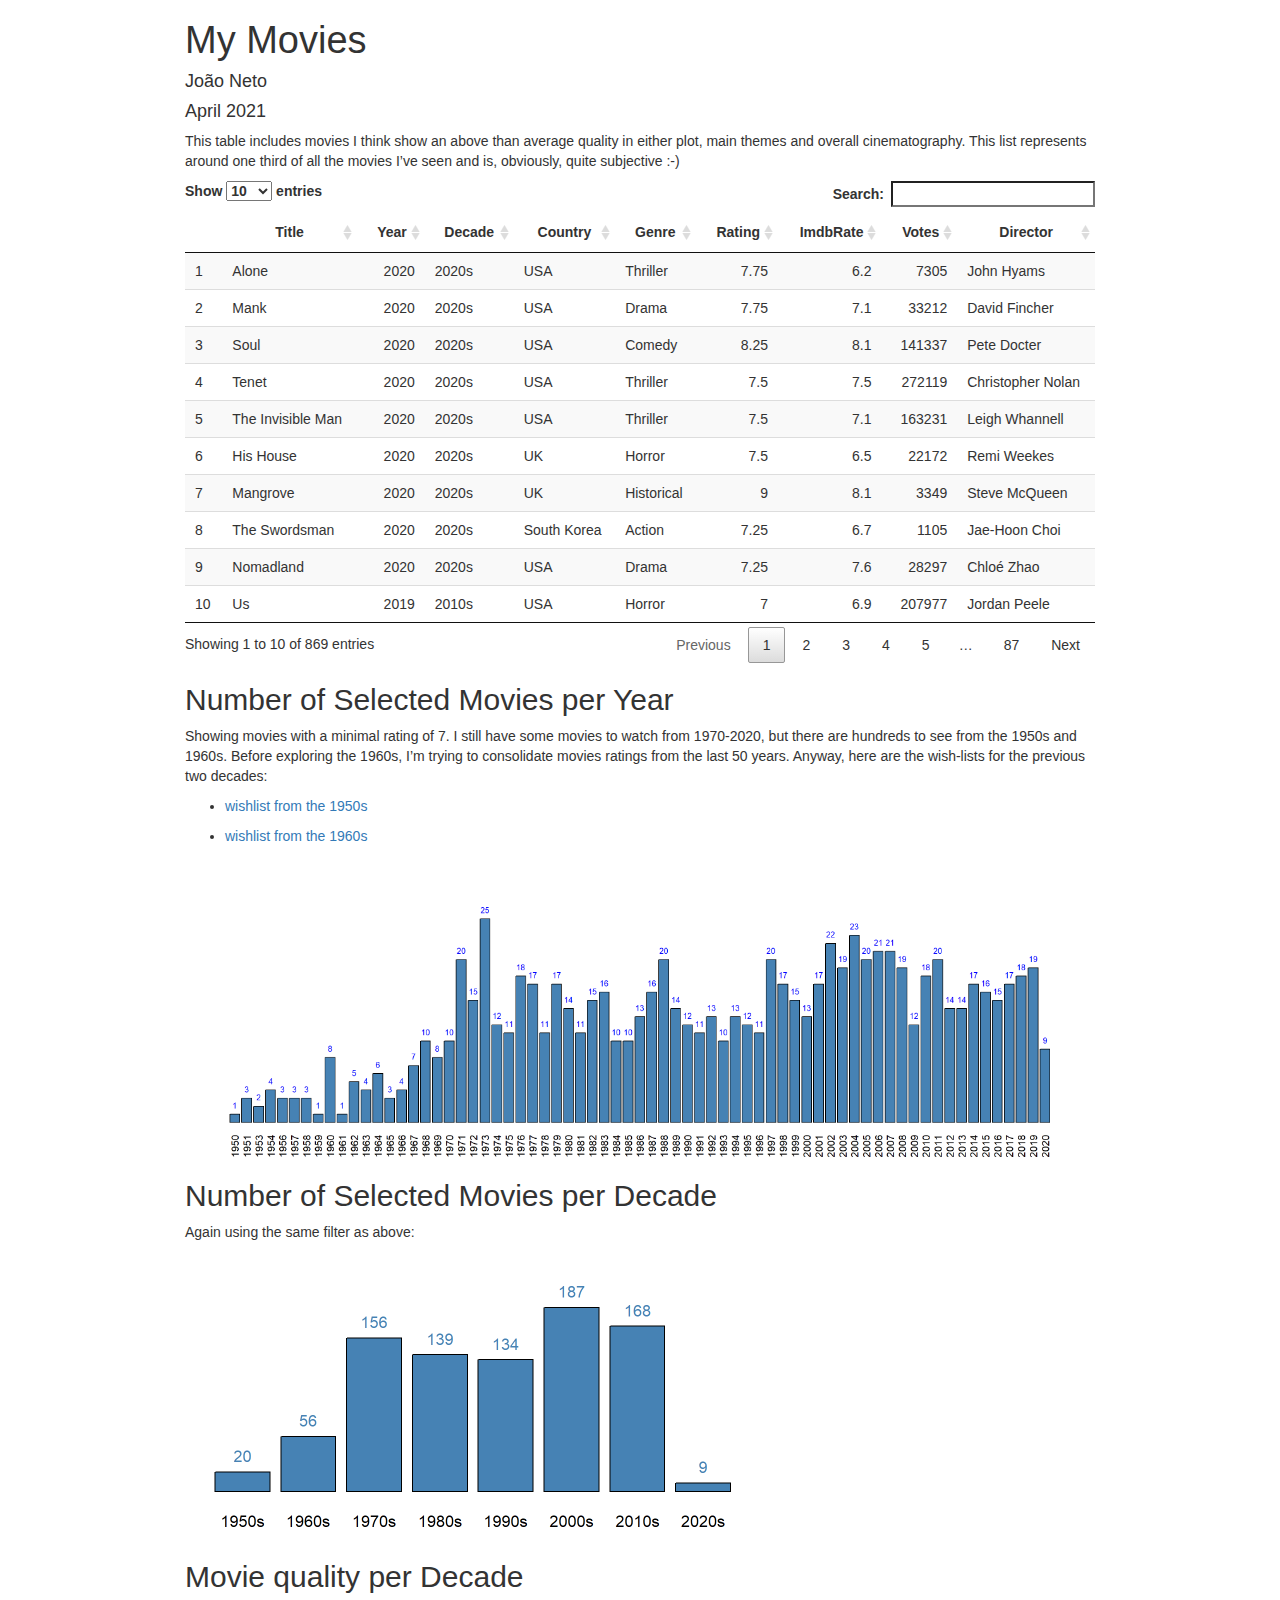
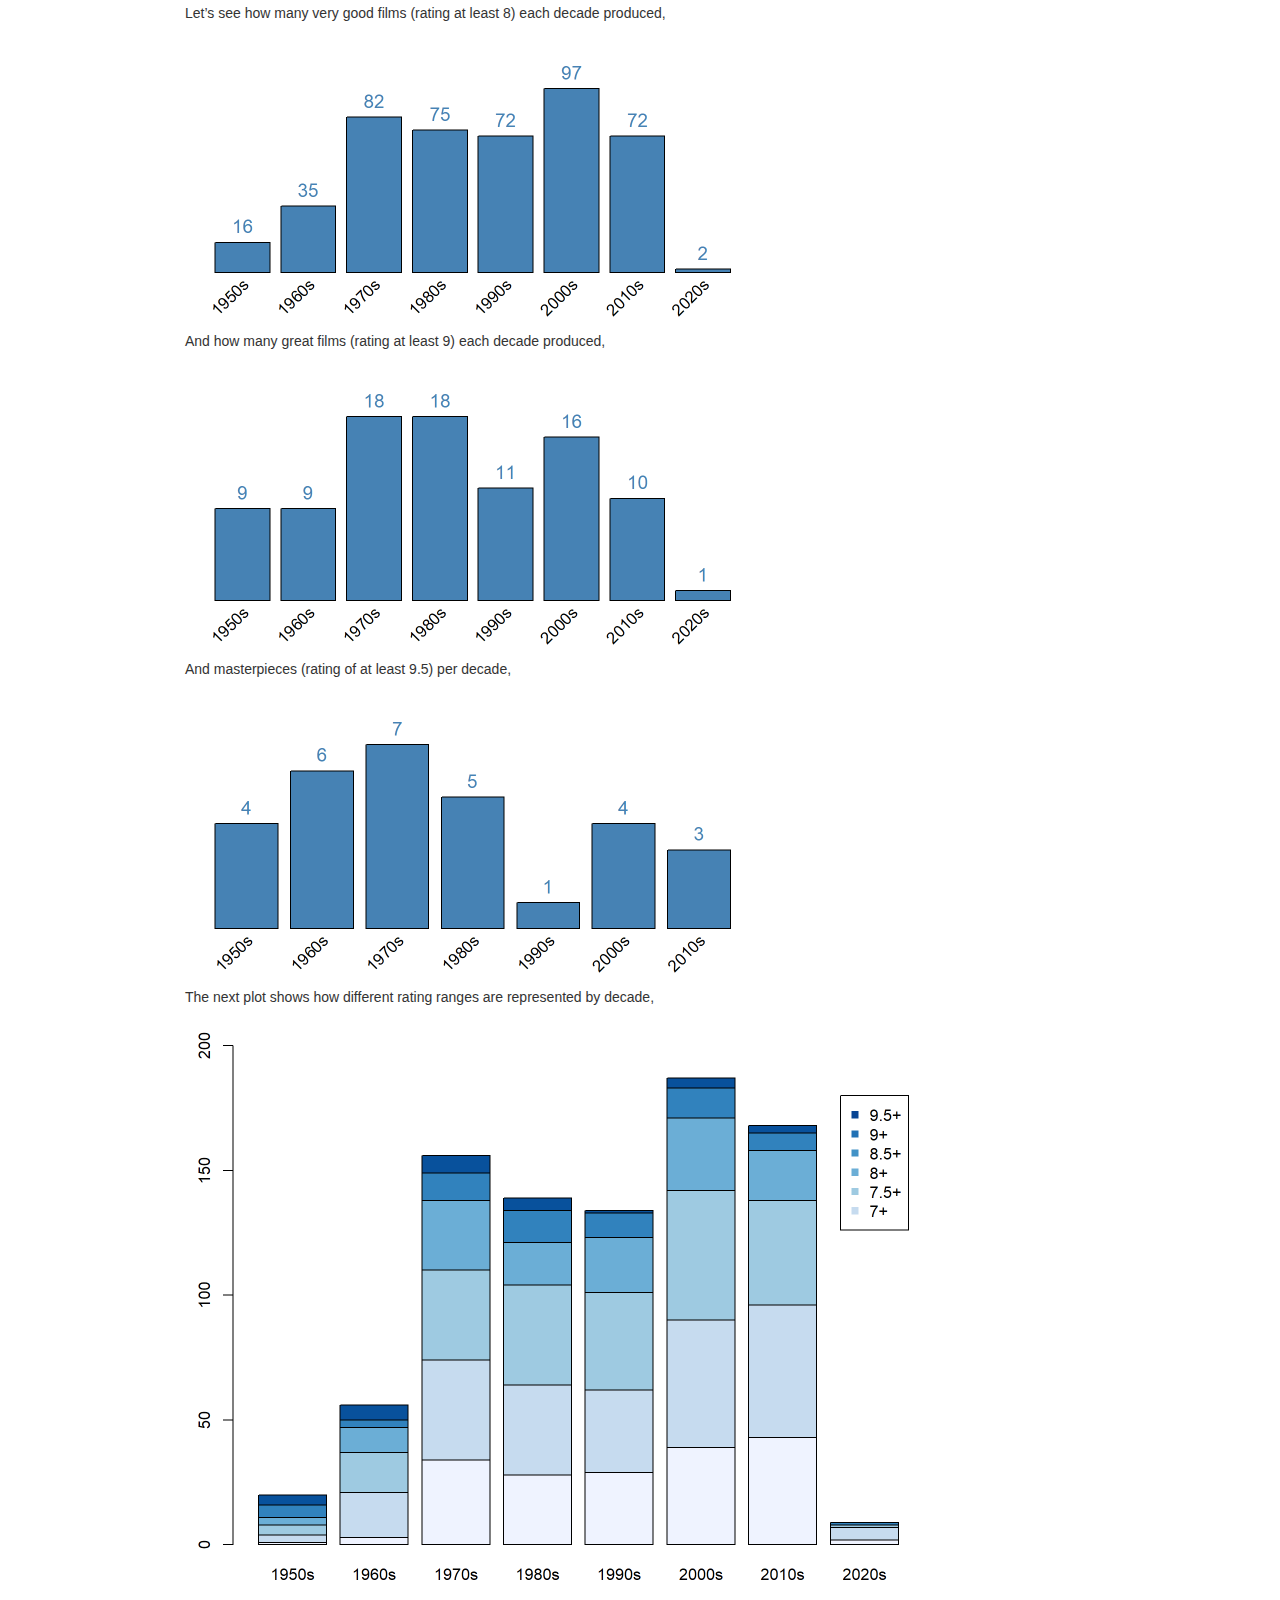
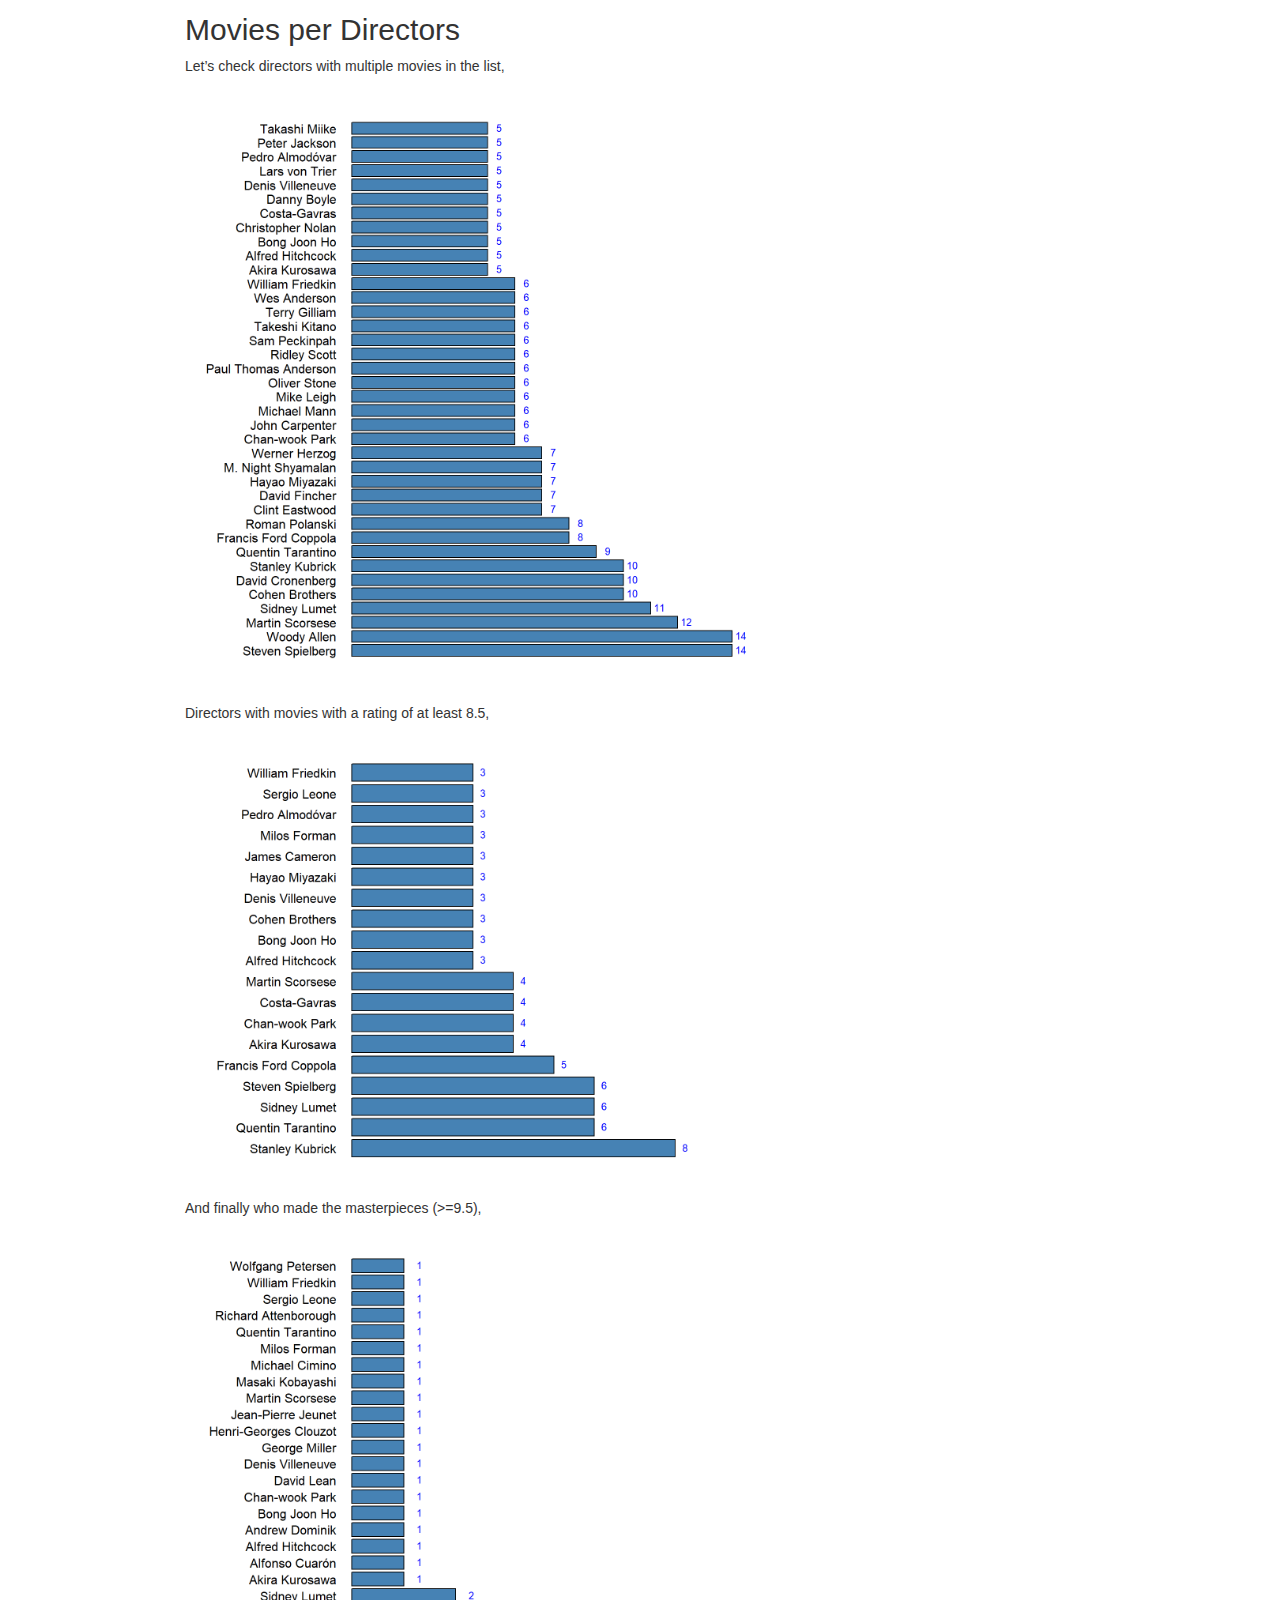
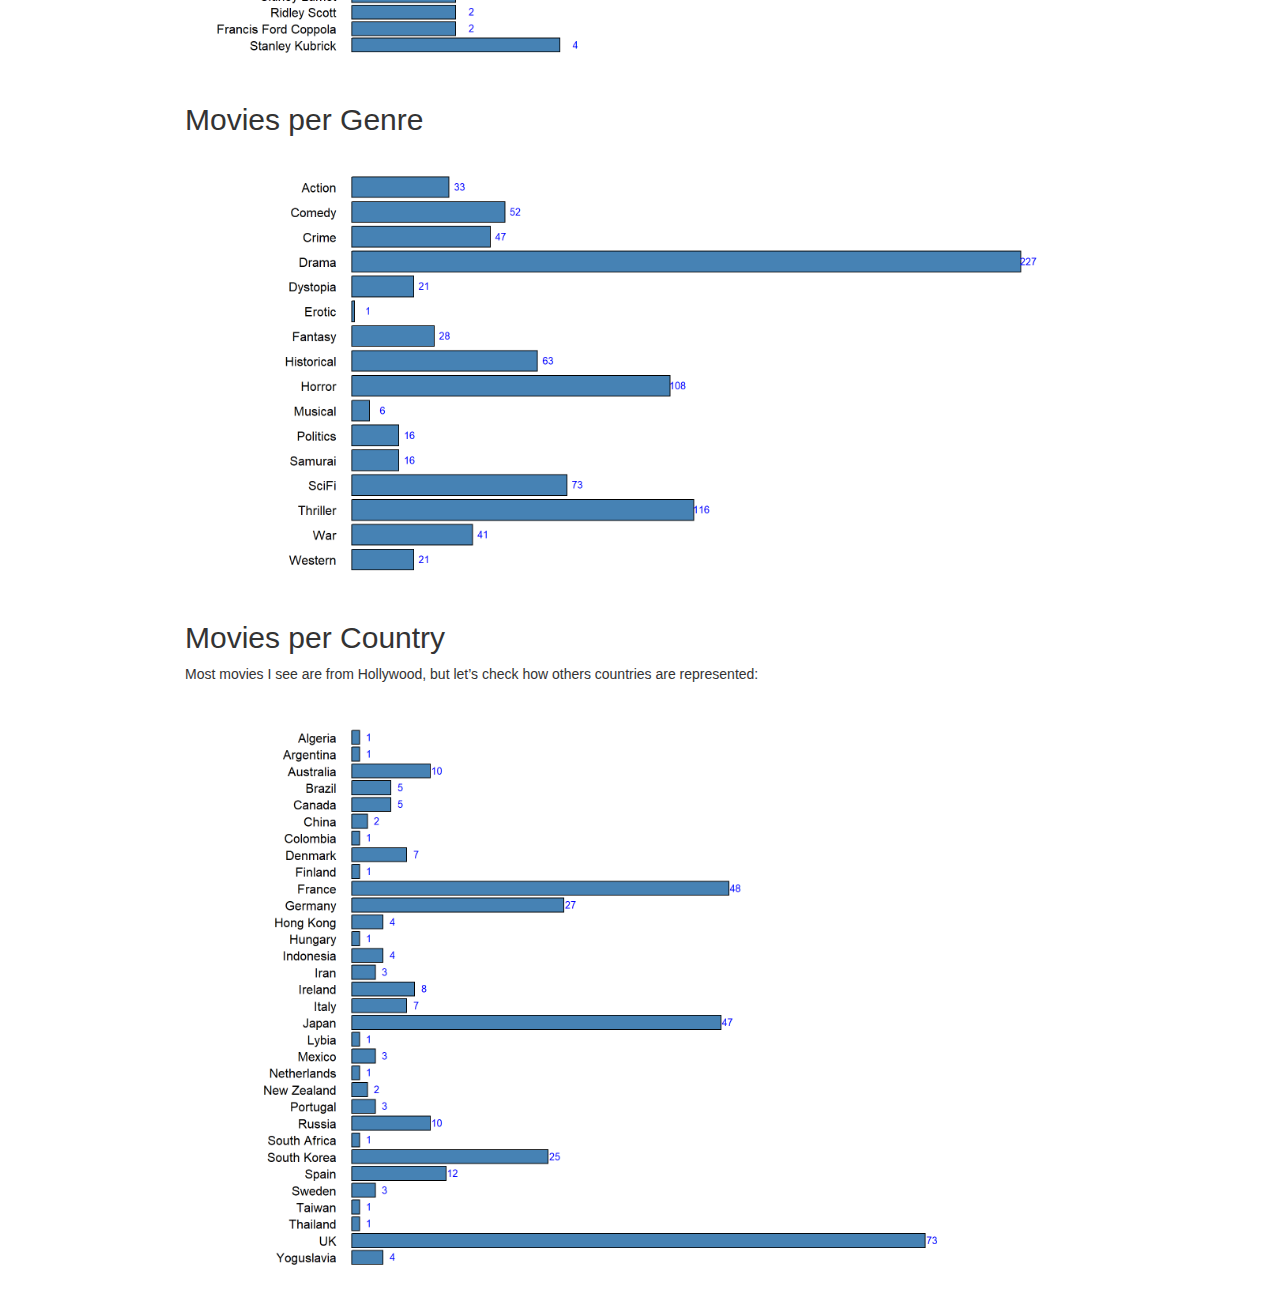
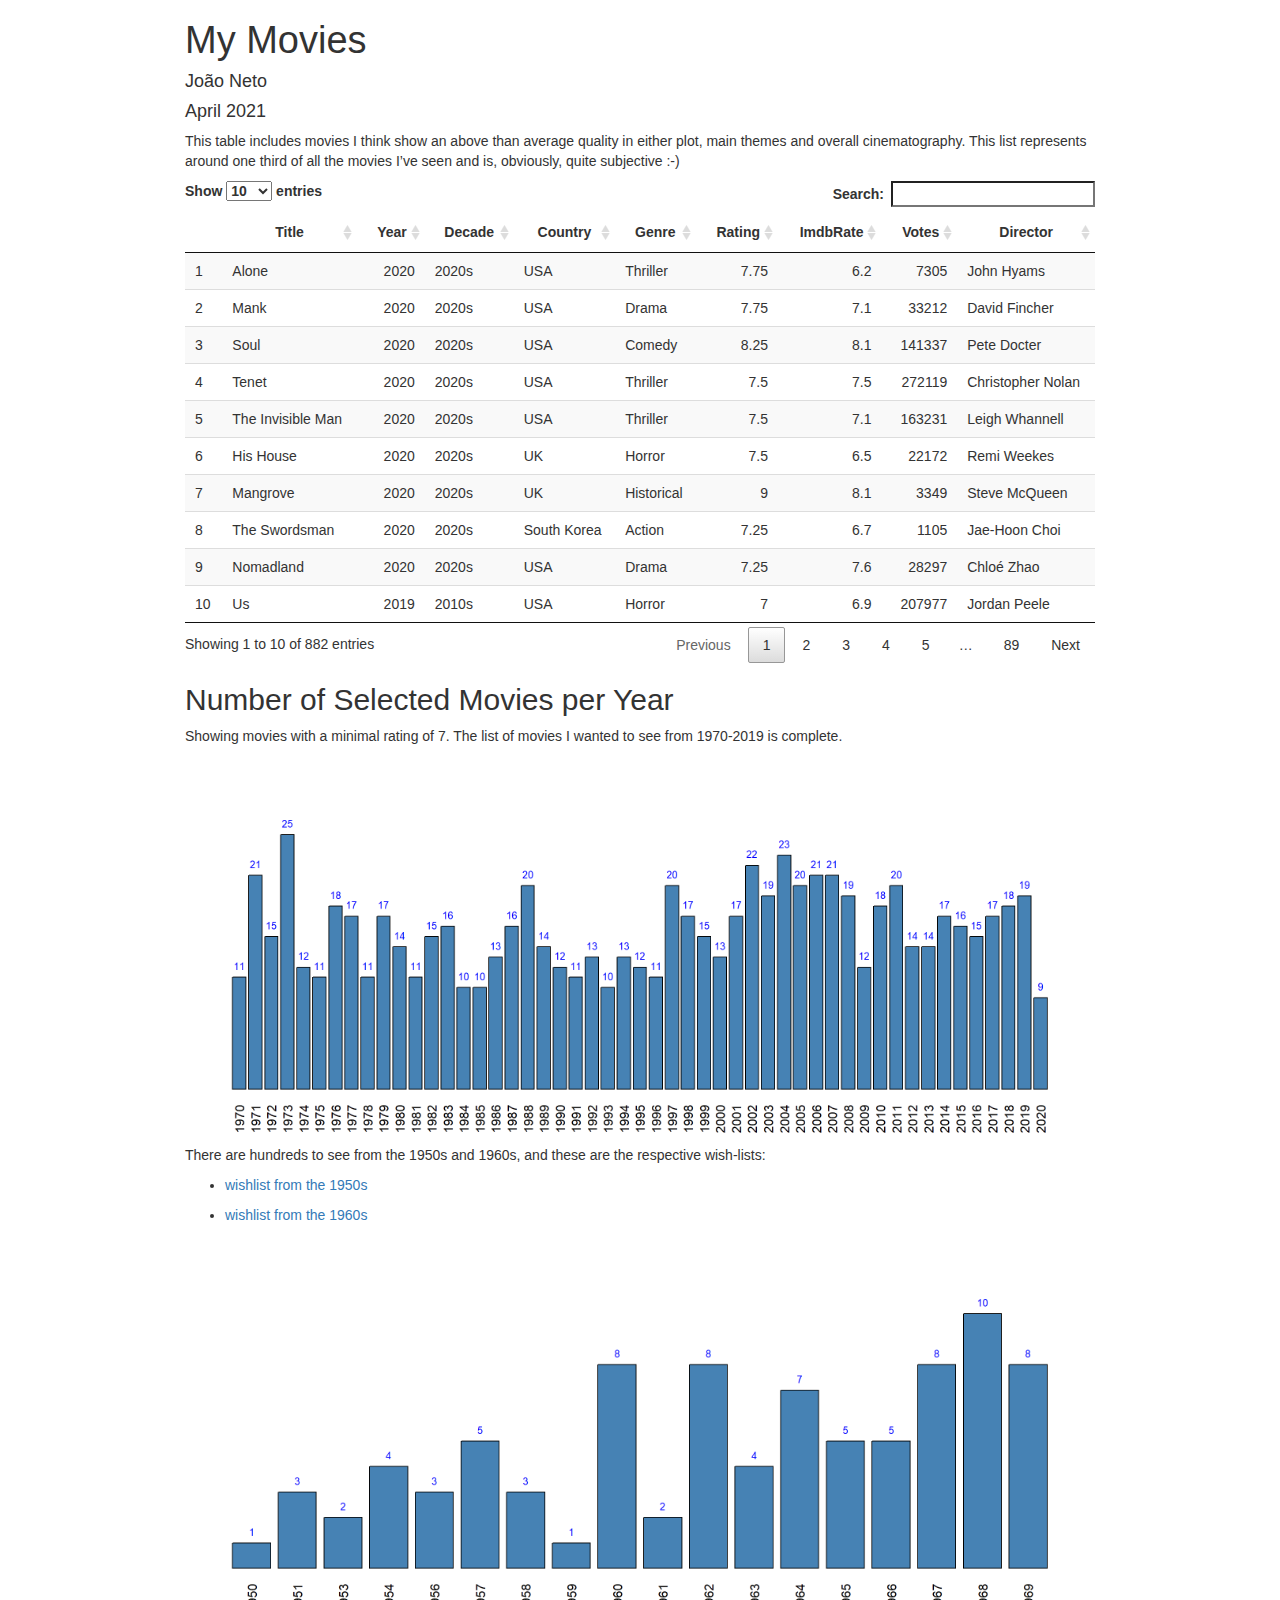
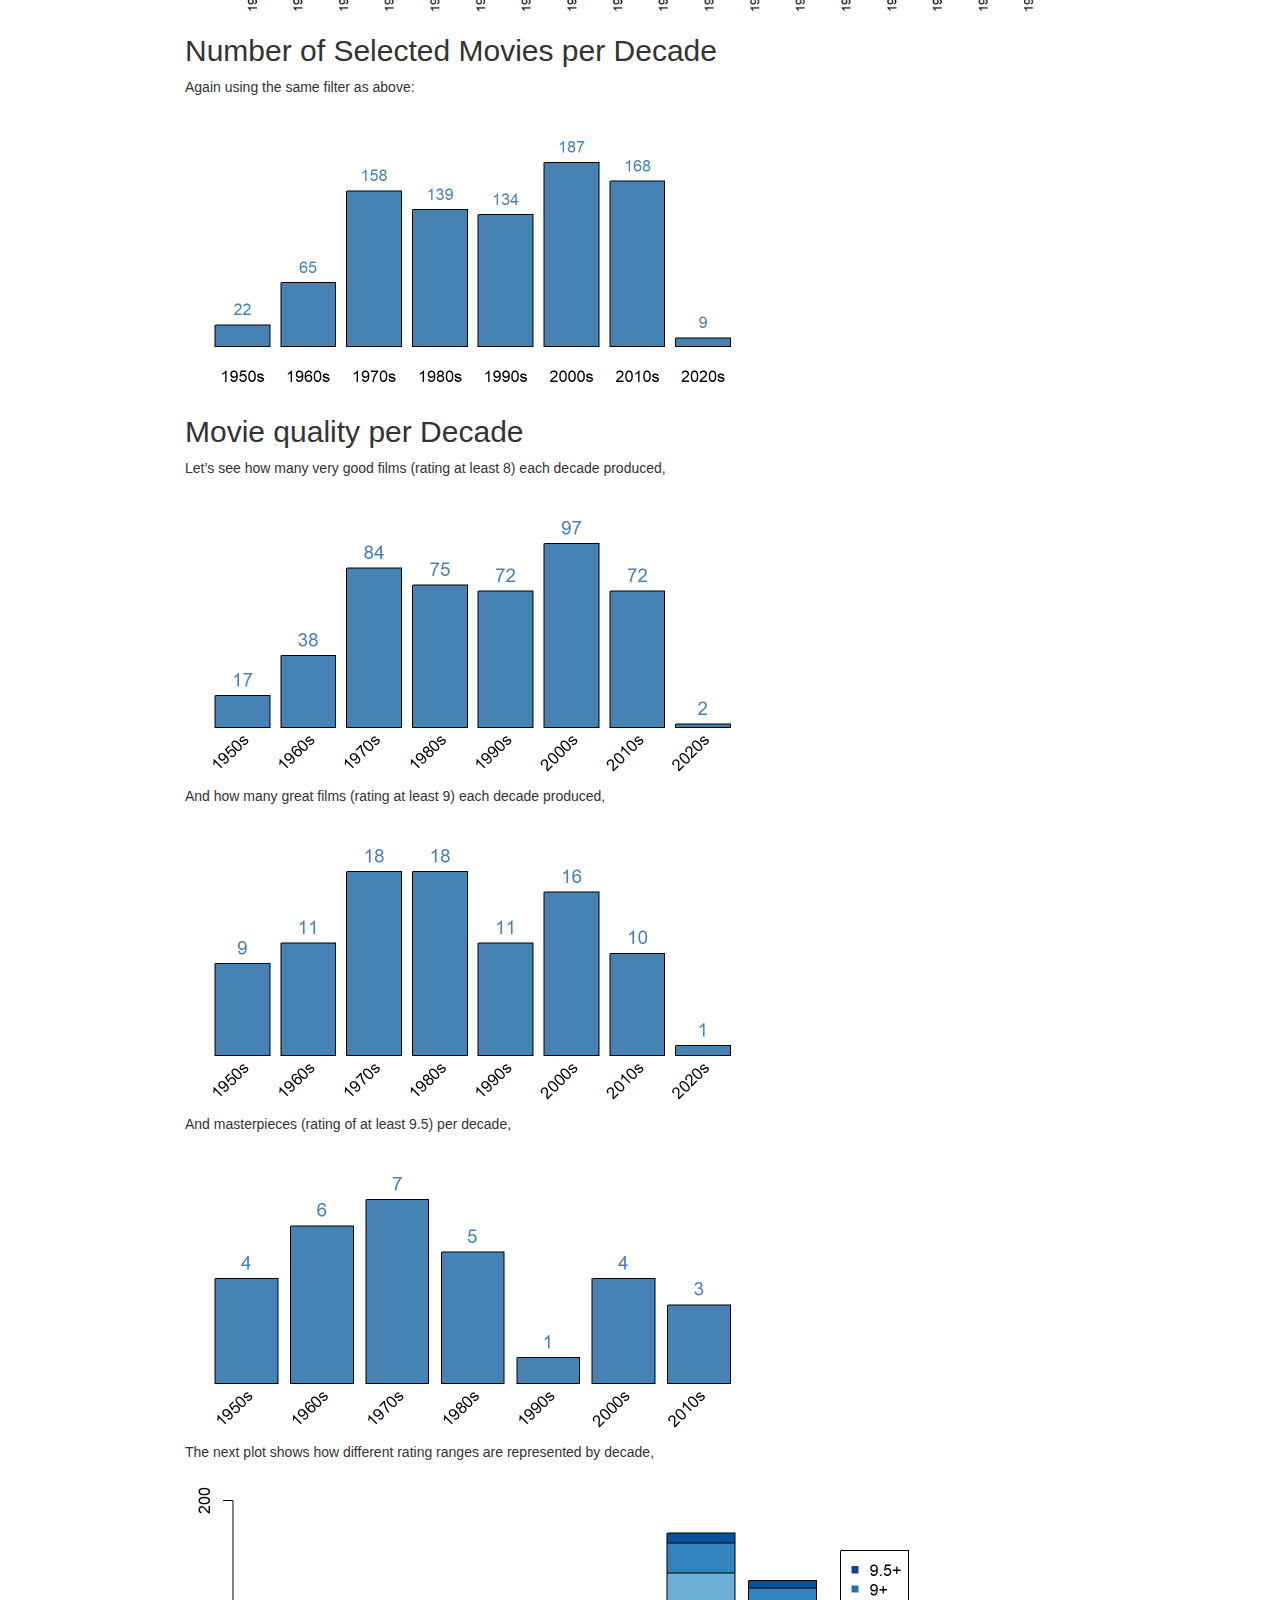
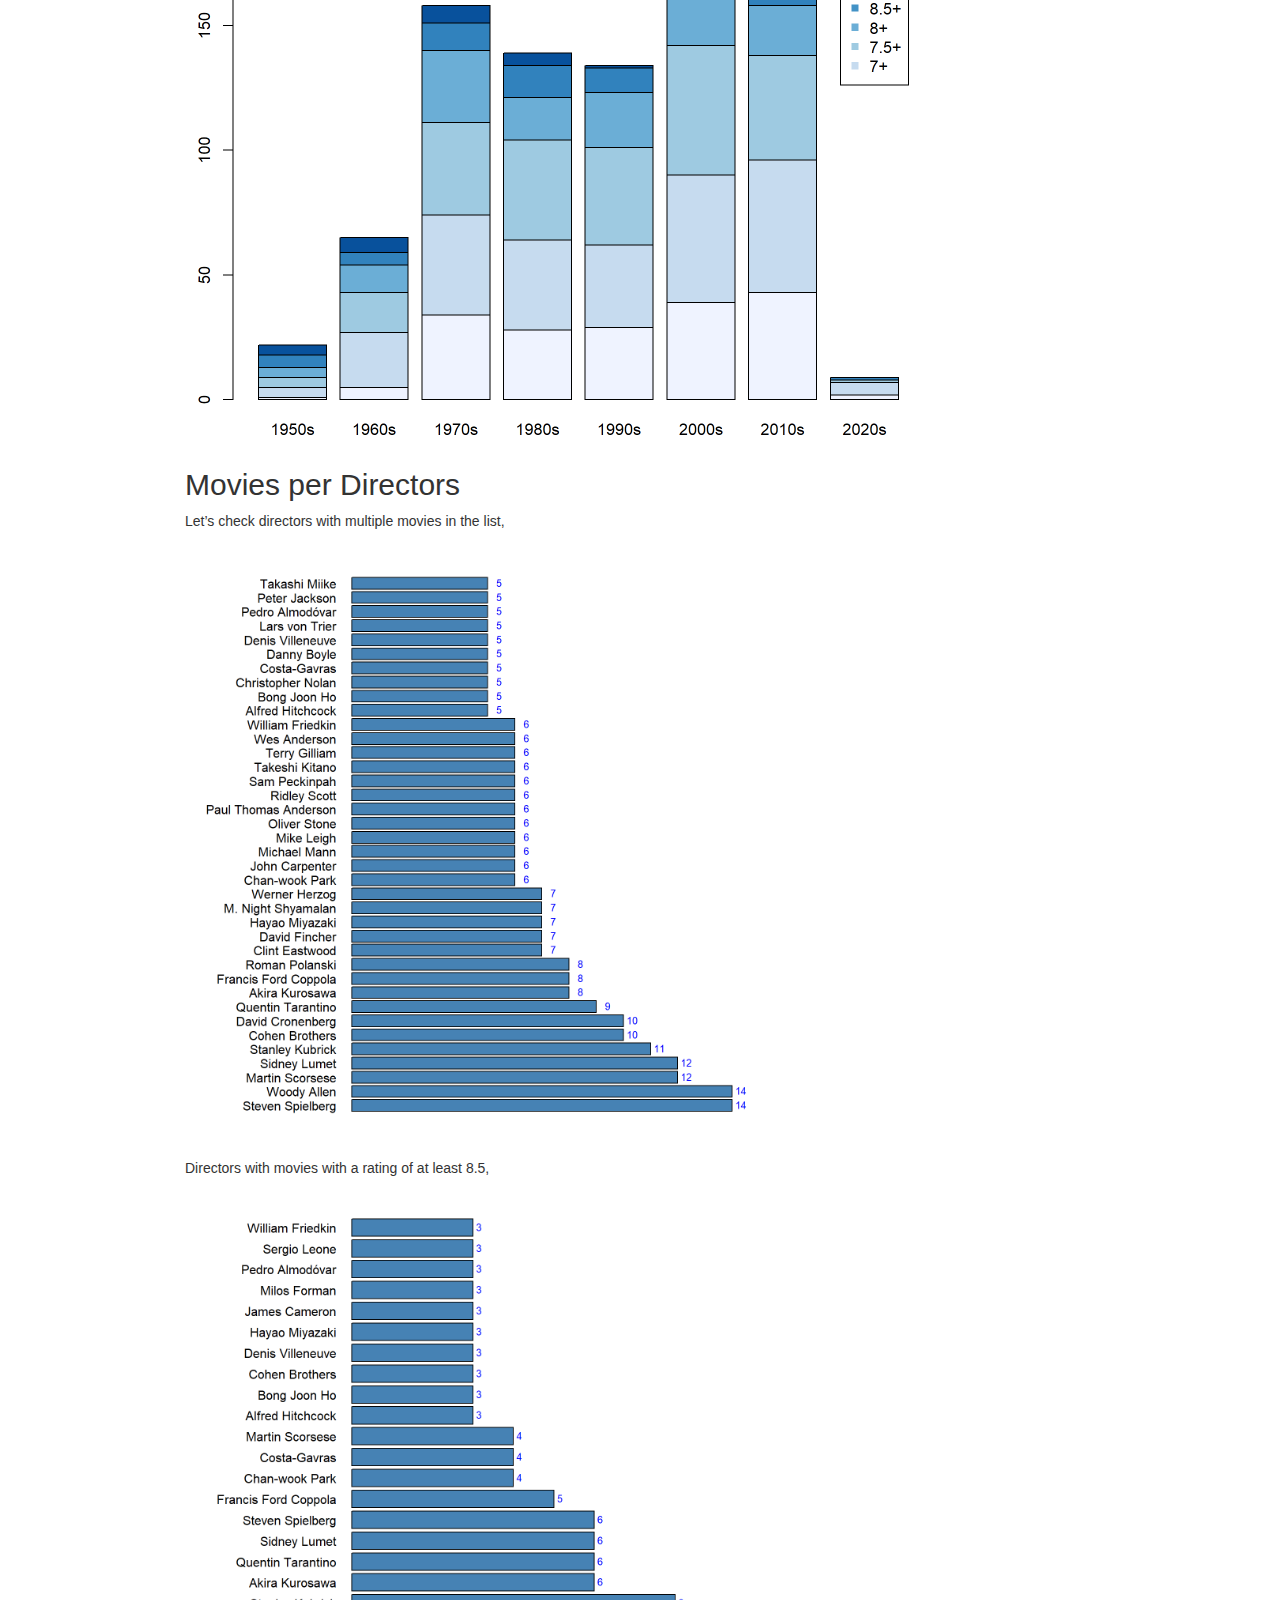
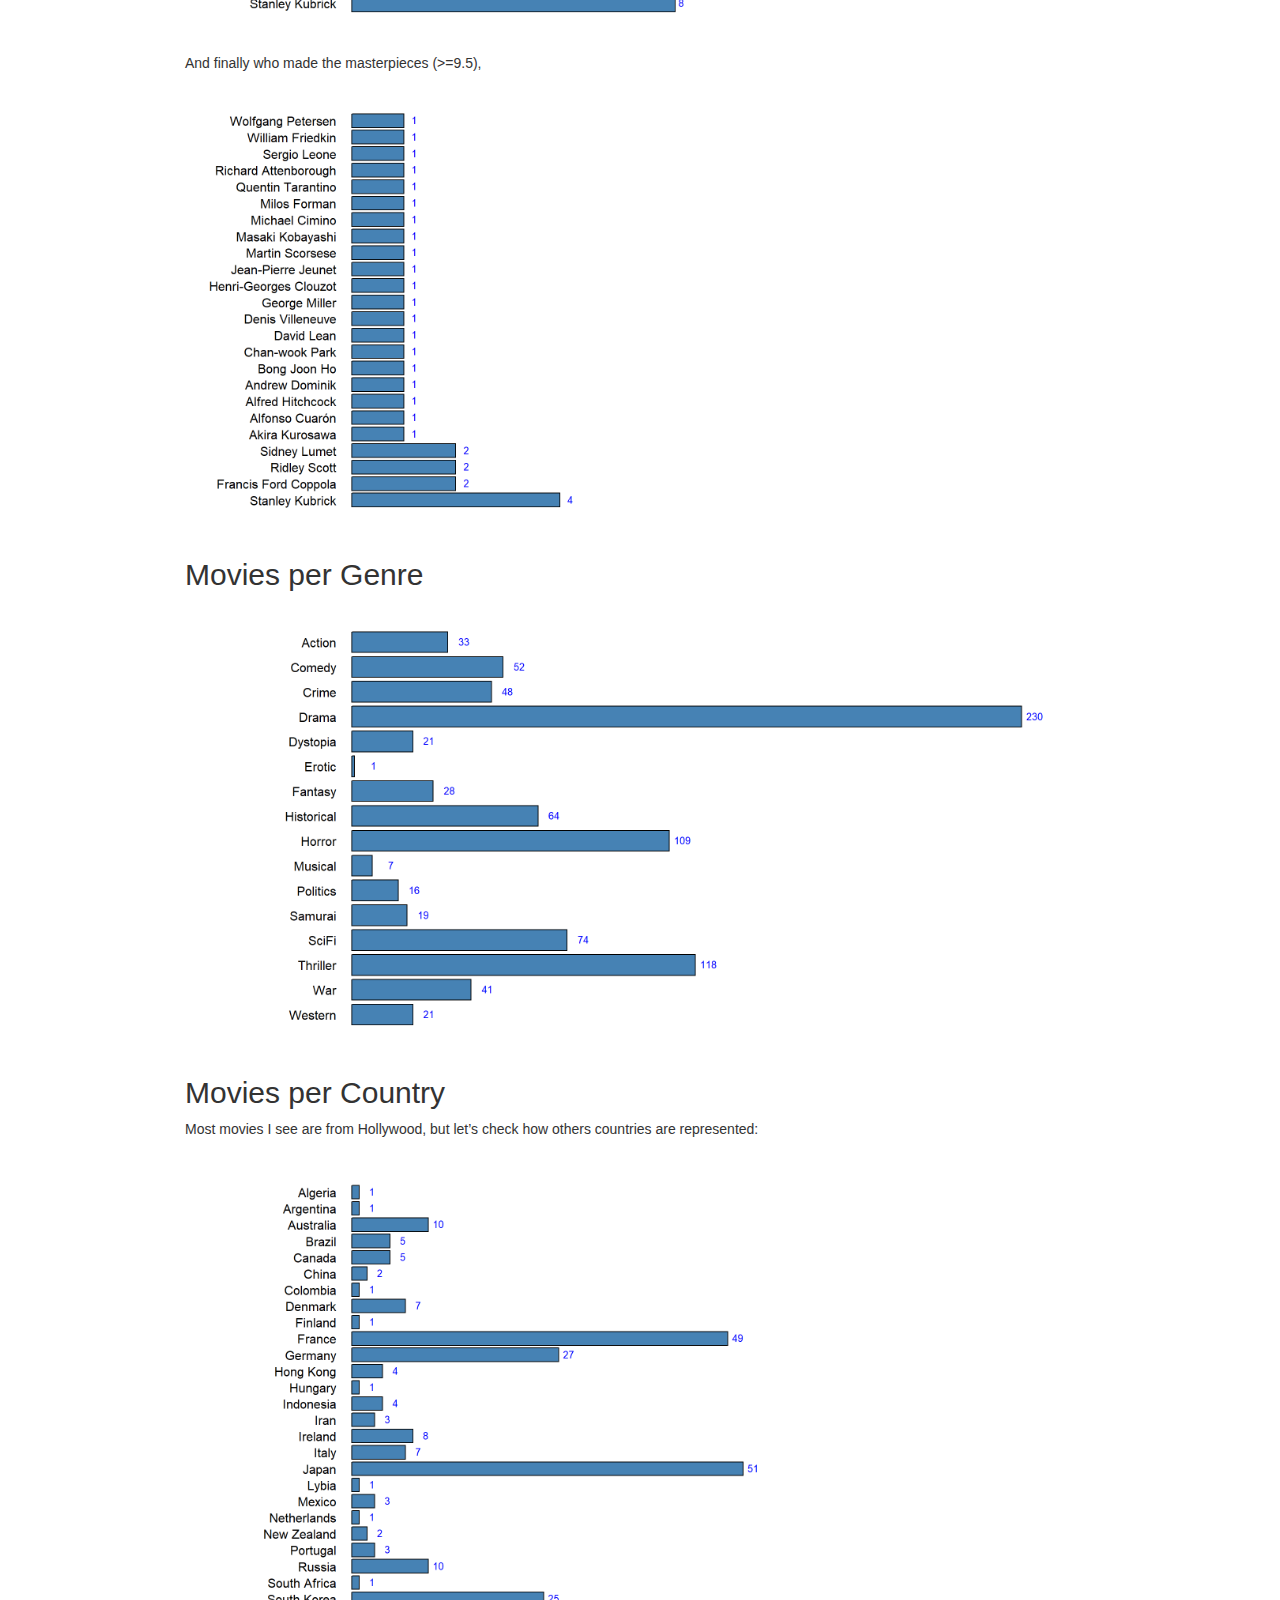
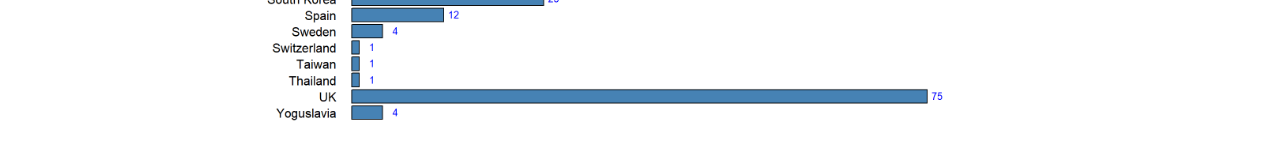
